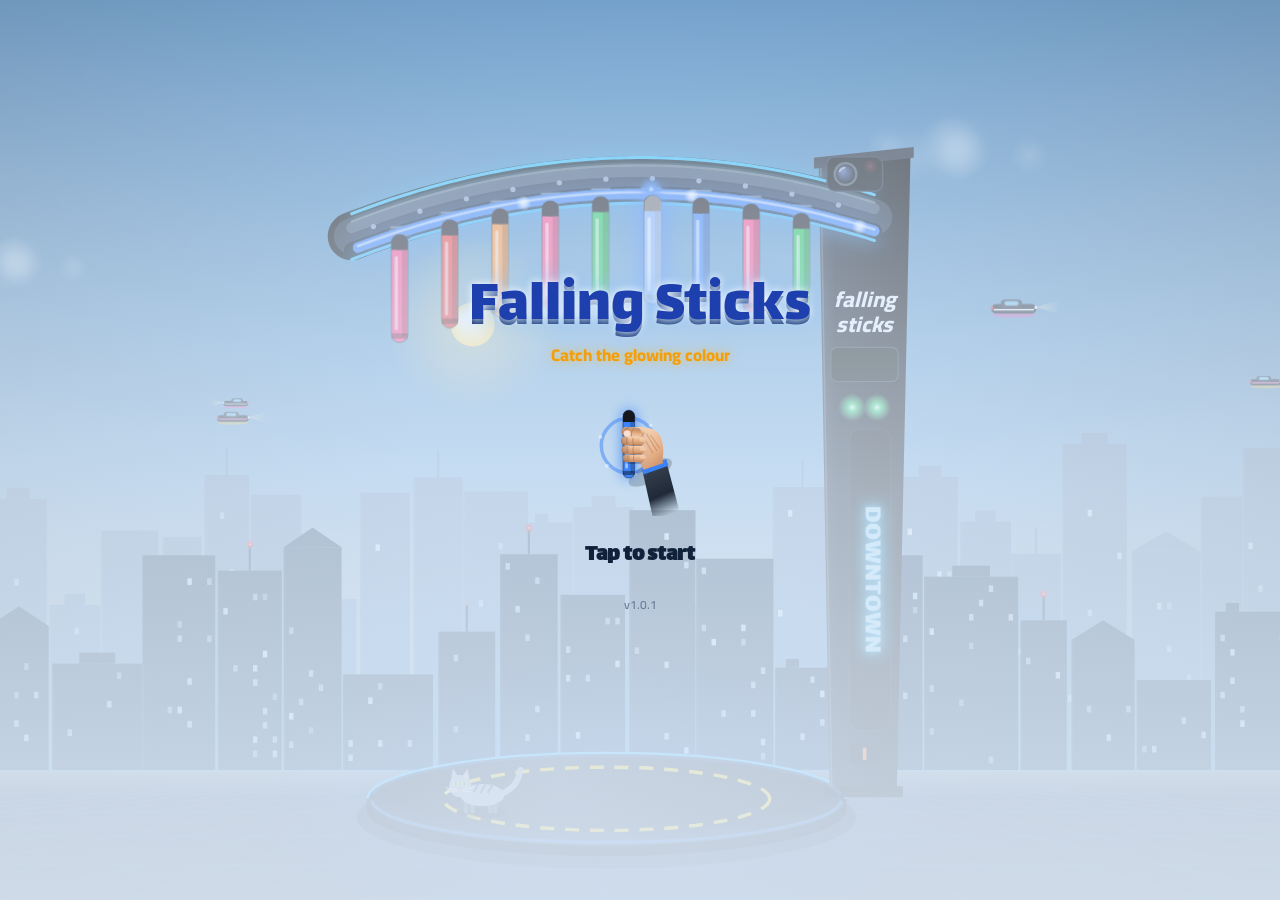
==== index.html @ db220a04 "Falling Sticks 1.0.1: smoother play on phones, life sticks in the target colour - Build every sprite" ====
<!DOCTYPE html>
<html lang="en" dir="ltr" data-theme="day">
<head>
<meta charset="utf-8">
<meta name="viewport" content="width=device-width, initial-scale=1, viewport-fit=cover, user-scalable=no">
<meta name="theme-color" content="#070b16">
<meta name="color-scheme" content="dark">
<meta name="mobile-web-app-capable" content="yes">
<meta name="apple-mobile-web-app-capable" content="yes">
<meta name="apple-mobile-web-app-status-bar-style" content="black-translucent">
<meta name="apple-mobile-web-app-title" content="Falling Sticks">
<meta name="description" content="Falling Sticks: a fast arcade reflex game. Catch the stick that matches the glowing arch before it hits the floor.">
<title>Falling Sticks</title>
<link rel="icon" href="data:image/svg+xml,%3Csvg xmlns='http://www.w3.org/2000/svg' viewBox='0 0 64 64'%3E%3Crect width='64' height='64' rx='14' fill='%230b1230'/%3E%3Cpath d='M8 27 Q32 6 56 27' fill='none' stroke='%233b82f6' stroke-width='5' stroke-linecap='round'/%3E%3Crect x='14' y='25' width='5' height='22' rx='2.5' fill='%23ff4d8d'/%3E%3Crect x='29.5' y='18' width='5' height='22' rx='2.5' fill='%23facc15'/%3E%3Crect x='45' y='25' width='5' height='30' rx='2.5' fill='%233b82f6'/%3E%3C/svg%3E">
<link rel="stylesheet" href="fonts/fonts.css">
<style>
/* ================= DESIGN SYSTEM ================= */
:root{
  --c-bg:#070b16;--c-bg-2:#0c1430;
  --c-surface:#121a33;--c-surface-2:#1a2547;--c-surface-3:#26346a;
  --c-line:rgba(255,255,255,.12);--c-line-2:rgba(255,255,255,.24);
  --c-text:#eef4ff;--c-muted:#a3b3d6;--c-dim:#64748b;
  --c-accent:#fbbf24;--c-accent-l:#fde047;--c-accent-d:#a14a06;--c-on-accent:#3a1d00;
  --c-pink:#ff3ea5;--c-cyan:#22d3ee;--c-violet:#a78bfa;
  --c-blue:#3b82f6;--c-green:#22c55e;--c-red:#ef4444;--c-gold:#facc15;
  --c-good:#4ade80;--c-bad:#f87171;
  --c-scrim:rgba(4,7,16,.74);--c-glass:rgba(10,15,32,.8);
  --sp-1:4px;--sp-2:8px;--sp-3:12px;--sp-4:16px;--sp-5:24px;--sp-6:32px;
  --r-1:10px;--r-2:16px;--r-3:22px;--r-pill:999px;
  --f-disp:Lalezar,Cairo,"Segoe UI",Tahoma,system-ui,sans-serif;
  --f-body:Cairo,"Segoe UI",Tahoma,system-ui,-apple-system,sans-serif;
  --safe-t:env(safe-area-inset-top,0px);--safe-b:env(safe-area-inset-bottom,0px);
  --safe-l:env(safe-area-inset-left,0px);--safe-r:env(safe-area-inset-right,0px);
  --target:#3b82f6;--dur:.28s;
  /* surfaces used by cards, lists, screens (themes override these) */
  --card-a:rgba(28,40,78,.94);--card-b:rgba(14,20,42,.94);--panel:rgba(18,26,51,.92);--panel-2:#1a2547;
  --screen-a:rgba(23,48,90,.9);--screen-b:rgba(7,11,22,.96);--shade:5,8,18;--top-bg:rgba(7,11,22,.97);
  --well:rgba(0,0,0,.35);--track:#334155;--input-bg:#060a18;--input-fg:#cfe0ff;--btn-bd:#070b18;
  --pri-1:#fde047;--pri-2:#f59e0b;--pri-bd:#a14a06;--heart-off:#2a3045;--cheer:#fde68a;--star-off:#273152;
  --logo:#ffffff;--logo-g1:#38bdf8;--logo-g2:#2563eb;--logo-d:#1d4ed8;--toast-a:#2a3a78;--toast-b:#16204a;
  color-scheme:dark;font-size:16px;
}
/* ---------- themes (html[data-theme]) ---------- */
html[data-theme=sunset]{--c-bg:#1a0b26;--c-surface:#2a1238;--c-surface-2:#3a1a4a;--c-surface-3:#5a2a5e;--c-line:rgba(255,220,200,.14);--c-line-2:rgba(255,220,200,.26);--c-text:#fff4ec;--c-muted:#e7bfc6;--c-dim:#a8829a;
  --c-accent:#ff9f43;--c-accent-l:#ffd166;--c-accent-d:#b4471c;--c-on-accent:#3a1300;--c-glass:rgba(42,14,50,.8);--c-scrim:rgba(26,8,30,.72);
  --card-a:rgba(78,32,86,.95);--card-b:rgba(42,15,52,.95);--panel:rgba(58,22,66,.92);--panel-2:#5a2a5e;--screen-a:rgba(255,120,90,.55);--screen-b:rgba(30,10,40,.95);--shade:30,10,40;--top-bg:rgba(30,10,40,.96);
  --track:#6b3a5e;--input-bg:#1f0a26;--input-fg:#ffe3d6;--btn-bd:#14061c;--pri-1:#ffd166;--pri-2:#ff8a3d;--pri-bd:#a33a12;--heart-off:#5a2a4e;--cheer:#ffd3a8;--star-off:#5a2a4e;
  --logo:#fff7ed;--logo-g1:#ff9f43;--logo-g2:#ff3ea5;--logo-d:#b4235a;--toast-a:#6b2a6a;--toast-b:#3a1240}
html[data-theme=day]{--c-bg:#e8f4ff;--c-surface:#ffffff;--c-surface-2:#eef4fb;--c-surface-3:#dbe8f7;--c-line:rgba(15,40,80,.14);--c-line-2:rgba(15,40,80,.26);--c-text:#10213a;--c-muted:#4a5f7d;--c-dim:#6b7c96;
  --c-accent:#f59e0b;--c-accent-l:#e07b00;--c-accent-d:#b45309;--c-on-accent:#3a1d00;--c-glass:rgba(255,255,255,.88);--c-scrim:rgba(200,222,245,.7);
  --card-a:rgba(255,255,255,.97);--card-b:rgba(240,246,253,.97);--panel:rgba(255,255,255,.96);--panel-2:#e6eef8;--screen-a:rgba(170,215,255,.85);--screen-b:rgba(235,244,255,.97);--shade:225,238,252;--top-bg:rgba(235,244,255,.97);
  --well:rgba(15,40,80,.08);--track:#c3d0e0;--input-bg:#f7fbff;--input-fg:#10213a;--btn-bd:#9fb3cc;--heart-off:#c3cede;--cheer:#b45309;--star-off:#cbd5e1;
  --logo:#1e40af;--logo-g1:#ffffff;--logo-g2:#93c5fd;--logo-d:#0b2a6b;--toast-a:#ffffff;--toast-b:#eaf2fb;color-scheme:light}
html[data-theme=retro]{--c-bg:#1b1036;--c-surface:#24164a;--c-surface-2:#2e1d5c;--c-surface-3:#3d2878;--c-line:rgba(255,200,120,.16);--c-line-2:rgba(255,200,120,.3);--c-text:#fff3d6;--c-muted:#cbb8ea;--c-dim:#8d7bb0;
  --c-accent:#ff7b00;--c-accent-l:#ffb347;--c-accent-d:#9a3b00;--c-on-accent:#2a1000;--c-glass:rgba(30,16,60,.82);--c-scrim:rgba(20,10,40,.74);
  --card-a:rgba(52,32,104,.95);--card-b:rgba(30,18,64,.95);--panel:rgba(40,24,80,.92);--panel-2:#3d2878;--screen-a:rgba(0,190,200,.35);--screen-b:rgba(27,16,54,.96);--shade:27,16,54;--top-bg:rgba(27,16,54,.97);
  --track:#4b3a7a;--input-bg:#140b2a;--input-fg:#ffe7c2;--btn-bd:#0e0720;--pri-1:#ffb347;--pri-2:#ff6a00;--pri-bd:#8a3300;--heart-off:#3d2878;--cheer:#ffe14d;--star-off:#3d2878;
  --logo:#ffe14d;--logo-g1:#ff2bd6;--logo-g2:#7c2cff;--logo-d:#c0189c;--toast-a:#3d2878;--toast-b:#24164a}
html[data-theme=ocean]{--c-bg:#031a24;--c-surface:#06283a;--c-surface-2:#0a3550;--c-surface-3:#0f4a6b;--c-line:rgba(160,240,255,.14);--c-line-2:rgba(160,240,255,.28);--c-text:#e6fbff;--c-muted:#9fd3e0;--c-dim:#5f9aab;
  --c-accent:#2dd4bf;--c-accent-l:#5eead4;--c-accent-d:#0f766e;--c-on-accent:#022c26;--c-glass:rgba(4,30,44,.82);--c-scrim:rgba(2,20,28,.74);
  --card-a:rgba(10,60,84,.95);--card-b:rgba(4,34,50,.95);--panel:rgba(8,44,64,.92);--panel-2:#0f4a6b;--screen-a:rgba(20,120,160,.75);--screen-b:rgba(3,26,36,.96);--shade:3,26,36;--top-bg:rgba(3,26,36,.97);
  --track:#1e5a70;--input-bg:#021219;--input-fg:#ccf7ff;--btn-bd:#011018;--pri-1:#5eead4;--pri-2:#14b8a6;--pri-bd:#0f766e;--heart-off:#14506a;--cheer:#99f6e4;--star-off:#14506a;
  --logo:#ffffff;--logo-g1:#5eead4;--logo-g2:#0891b2;--logo-d:#0e7490;--toast-a:#0f4a6b;--toast-b:#06283a}
html[data-theme=contrast]{--c-bg:#000;--c-surface:#000;--c-surface-2:#111;--c-surface-3:#222;--c-line:#ffffff;--c-line-2:#ffffff;--c-text:#ffffff;--c-muted:#eeeeee;--c-dim:#cccccc;
  --c-accent:#ffd400;--c-accent-l:#ffe94d;--c-accent-d:#ffd400;--c-on-accent:#000;--c-glass:rgba(0,0,0,.94);--c-scrim:rgba(0,0,0,.85);
  --card-a:#000;--card-b:#000;--panel:#000;--panel-2:#1a1a1a;--screen-a:#000;--screen-b:#000;--shade:0,0,0;--top-bg:#000;
  --well:#1a1a1a;--track:#555;--input-bg:#000;--input-fg:#fff;--btn-bd:#ffd400;--pri-1:#ffd400;--pri-2:#ffd400;--pri-bd:#ffffff;--heart-off:#444;--cheer:#ffe94d;--star-off:#444;
  --logo:#ffffff;--logo-g1:#000;--logo-g2:#000;--logo-d:#ffd400;--toast-a:#000;--toast-b:#000}
html[data-theme=contrast] .card,html[data-theme=contrast] .ach,html[data-theme=contrast] .tile,html[data-theme=contrast] .lbrow,html[data-theme=contrast] .btn,html[data-theme=contrast] .pill{border:2px solid #fff}
html.big{font-size:18.5px}
*{box-sizing:border-box}
html,body{height:100%;margin:0;background:var(--c-bg);color:var(--c-text);font-family:var(--f-body);font-weight:600;overflow:hidden;overscroll-behavior:none;-webkit-tap-highlight-color:transparent;touch-action:pan-x pan-y;user-select:none;-webkit-user-select:none;-webkit-touch-callout:none}
button{font:inherit;color:inherit}
svg{display:block}
#cv{position:fixed;inset:0;width:100%;height:100%;display:block;touch-action:none}
#probe{position:fixed;visibility:hidden;pointer-events:none;padding:var(--safe-t) 0 var(--safe-b)}
.num{direction:ltr;unicode-bidi:isolate;display:inline-block}
.flip{display:inline-block}
[dir=rtl] .flip{transform:scaleX(-1)}

/* ---------- buttons ---------- */
.btn{--b1:var(--c-surface-3);--b2:var(--c-surface-2);--bd:var(--btn-bd);--fg:var(--c-text);
  position:relative;display:inline-flex;align-items:center;justify-content:center;gap:var(--sp-2);min-height:52px;padding:10px 22px;border:0;border-radius:var(--r-2);
  background:linear-gradient(var(--b1),var(--b2));color:var(--fg);font-family:var(--f-disp);font-weight:400;font-size:1.25rem;line-height:1.1;cursor:pointer;
  box-shadow:0 6px 0 var(--bd),0 10px 18px rgba(0,0,0,.35),inset 0 1px 0 rgba(255,255,255,.22);transition:transform .08s,box-shadow .08s,opacity .25s,filter .25s}
.btn:active{transform:translateY(5px);box-shadow:0 1px 0 var(--bd),0 3px 8px rgba(0,0,0,.3),inset 0 1px 0 rgba(255,255,255,.22)}
.btn:focus-visible,.tab:focus-visible,.seg button:focus-visible,.sw:focus-visible,.lv:focus-visible,.hbtn:focus-visible{outline:3px solid var(--c-cyan);outline-offset:3px}
.btn.pri{--b1:var(--pri-1);--b2:var(--pri-2);--bd:var(--pri-bd);--fg:var(--c-on-accent)}
.btn.pink{--b1:#ff7cc4;--b2:#e11d74;--bd:#7a0d3d;--fg:#fff}
.btn.cyan{--b1:#67e8f9;--b2:#0891b2;--bd:#0b4a5c;--fg:#04222b}
.btn.danger{--b1:#f87171;--b2:#dc2626;--bd:#7f1d1d;--fg:#fff}
.btn.sm{min-height:40px;font-size:1.02rem;padding:8px 14px;border-radius:var(--r-1);box-shadow:0 4px 0 var(--bd),inset 0 1px 0 rgba(255,255,255,.2)}
.btn.sm:active{transform:translateY(3px);box-shadow:0 1px 0 var(--bd)}
.btn.lg{min-height:66px;font-size:1.7rem;border-radius:var(--r-3)}
.btn.block{width:100%}
.btn.ico{width:46px;min-width:46px;height:46px;min-height:46px;padding:0;border-radius:14px;font-size:1.3rem}
.btn.ico svg{width:24px;height:24px;fill:currentColor}
.btn.locked,.btn:disabled{opacity:.35;pointer-events:none;filter:grayscale(.5)}
.btn .badge{position:absolute;top:-6px;inset-inline-end:-6px;min-width:20px;height:20px;border-radius:10px;background:var(--c-red);color:#fff;font-family:var(--f-body);font-size:.72rem;font-weight:800;display:grid;place-items:center;padding:0 5px;box-shadow:0 0 0 2px var(--c-bg)}
.btn small{font-family:var(--f-body);font-weight:800;font-size:.72rem;opacity:.8;display:block}
.btn .stack{display:flex;flex-direction:column;align-items:center;gap:2px}

/* ---------- HUD ---------- */
#hud{position:fixed;inset:0 0 auto 0;z-index:5;pointer-events:none;padding:calc(var(--safe-t) + 12px) calc(var(--safe-r) + 10px) 0 calc(var(--safe-l) + 10px);opacity:0;visibility:hidden;transition:opacity var(--dur),visibility var(--dur)}
#hud.on{opacity:1;visibility:visible}
#pbar{position:fixed;top:var(--safe-t);left:0;right:0;height:6px;background:rgba(255,255,255,.1)}
#pfill{display:block;height:100%;width:0;background:var(--target);box-shadow:0 0 12px var(--target);border-start-end-radius:3px;border-end-end-radius:3px;transition:width .25s,background .3s}
#pbar.boss{height:8px;background:rgba(239,68,68,.18)}
.hrow{display:flex;align-items:center;gap:var(--sp-2)}
/* pause/mute sit on the physical right; left-hand mode moves them left (same in RTL and LTR) */
html[dir=ltr] .hrow,html.lefty[dir=rtl] .hrow{flex-direction:row-reverse}
html.lefty[dir=ltr] .hrow{flex-direction:row}
.hbtn{pointer-events:auto;width:44px;height:44px;flex:none;border-radius:14px;background:var(--c-glass);border:1px solid var(--c-line);display:grid;place-items:center;cursor:pointer;box-shadow:0 3px 0 rgba(0,0,0,.5);padding:0}
.hbtn svg{width:22px;height:22px;fill:currentColor}
.hbtn:active{transform:translateY(2px);box-shadow:0 1px 0 rgba(0,0,0,.5)}
.hmid{flex:1;min-width:0;text-align:center;line-height:1.05;background:var(--c-glass);border:1px solid var(--c-line);border-radius:14px;padding:3px 8px}
#hLevel{font-size:.78rem;font-weight:800;color:var(--c-muted);white-space:nowrap;overflow:hidden;text-overflow:ellipsis}
#hScore{font-family:var(--f-disp);font-size:1.8rem;text-shadow:0 2px 0 rgba(0,0,0,.6)}
#hLives{display:flex;gap:5px;align-items:center;background:var(--c-glass);border:1px solid var(--c-line);padding:7px 9px;border-radius:14px;flex:none;min-height:44px}
#hLives .life{display:block;position:relative;width:9px;height:25px;border-radius:5px;background:linear-gradient(90deg,#fecdd3 0,#fb7185 30%,#e11d48 70%,#9f1239 100%);box-shadow:0 0 7px rgba(244,63,94,.7),inset 0 0 0 1.2px rgba(255,228,230,.55);transition:transform .2s;background:linear-gradient(90deg,color-mix(in srgb,var(--target) 30%,#fff) 0,color-mix(in srgb,var(--target) 70%,#fff) 30%,var(--target) 70%,color-mix(in srgb,var(--target) 60%,#000) 100%);box-shadow:0 0 7px color-mix(in srgb,var(--target) 70%,transparent),inset 0 0 0 1.2px rgba(255,255,255,.5)}
#hLives .life::after{content:'';position:absolute;left:2px;top:3px;width:2.5px;height:8px;border-radius:2px;background:rgba(255,255,255,.8)}
#hLives .life.off{background:var(--heart-off);box-shadow:inset 0 0 0 1.2px rgba(148,163,184,.35)}
#hLives .life.off::after{display:none}
#hLives .life.brk{animation:lifeBrk .55s ease-out}
@keyframes lifeBrk{0%{transform:scale(1.4);background:#fff}35%{transform:scale(1.15) rotate(-16deg)}70%{transform:rotate(8deg)}100%{transform:none}}
#hLives .inf{font-family:var(--f-disp);font-size:1.3rem;color:#ef4444;padding:0 6px}
@keyframes hb{0%{transform:scale(1.5)}40%{transform:scale(.7) rotate(-15deg)}100%{transform:scale(1)}}
#goal{margin:10px auto 0;width:max-content;max-width:100%;display:flex;align-items:center;gap:8px;font-family:var(--f-disp);font-size:1.3rem;padding:4px 18px;border-radius:var(--r-pill);border:2px solid var(--target);background:var(--c-glass);box-shadow:0 0 16px color-mix(in srgb,var(--target) 45%,transparent);transition:border-color .3s}
#goal b{color:var(--target);font-weight:400;text-shadow:0 0 12px var(--target);filter:brightness(1.25)}
#goal .sym{font-style:normal;color:var(--target);font-size:1rem;display:none}
html.cb #goal .sym{display:inline}
#goal.pulse{animation:gp .6s ease-out 2}
@keyframes gp{0%,100%{transform:scale(1)}50%{transform:scale(1.18)}}
#pups{position:fixed;top:calc(var(--safe-t) + 64px);left:calc(var(--safe-l) + 10px);display:flex;flex-direction:column;gap:5px;pointer-events:none}
html.lefty #pups{left:auto;right:calc(var(--safe-r) + 10px)}
.pup{display:flex;align-items:center;gap:5px;padding:3px 10px;border-radius:var(--r-pill);background:var(--c-glass);border:1px solid var(--c);color:var(--c-text);font-family:var(--f-disp);font-size:.95rem;box-shadow:0 0 10px color-mix(in srgb,var(--c) 50%,transparent)}
@media (pointer:fine){html[data-state=play] #cv{cursor:none}}
#combo{margin:8px auto 0;width:max-content;text-align:center;font-family:var(--f-disp);color:var(--c-accent-l);text-shadow:0 0 14px #f59e0b,0 3px 0 #92400e;line-height:1;min-height:2rem;opacity:0;transition:opacity .2s}
#combo.on{opacity:1}
#combo b{font-size:1.9rem;font-weight:400;display:block}
#combo small{font-family:var(--f-body);font-weight:800;font-size:.75rem;color:#fde68a;text-shadow:none}
#combo.pop b{animation:cp .32s ease-out}
@keyframes cp{0%{transform:scale(1.7)}100%{transform:scale(1)}}

/* ---------- screens ---------- */
#scr{position:fixed;inset:0;z-index:10;pointer-events:none}
.screen{position:absolute;inset:0;display:flex;flex-direction:column;pointer-events:auto;padding:calc(var(--safe-t) + 12px) calc(var(--safe-r) + 16px) calc(var(--safe-b) + 18px) calc(var(--safe-l) + 16px);overflow-y:auto;overflow-x:hidden;-webkit-overflow-scrolling:touch;opacity:0;transform:translateY(14px);transition:opacity var(--dur) ease,transform var(--dur) ease}
.screen.in{opacity:1;transform:none}
.screen.out{opacity:0;transform:translateY(-10px);pointer-events:none}
.screen.scrim{background:linear-gradient(180deg,rgba(var(--shade),.38),rgba(var(--shade),.74) 55%,rgba(var(--shade),.9))}
.screen.dark{background:radial-gradient(circle at 50% -10%,var(--screen-a),var(--screen-b) 60%)}
.screen.center>*{margin-top:auto;margin-bottom:auto}
.wrap{width:100%;max-width:460px;margin:0 auto;display:flex;flex-direction:column;gap:var(--sp-3)}
.grow{flex:1}
.top{display:flex;align-items:center;gap:var(--sp-2);position:sticky;top:0;z-index:3;margin:calc(-12px - var(--safe-t)) -16px 4px;padding:calc(var(--safe-t) + 12px) 16px 12px;background:linear-gradient(180deg,var(--top-bg) 75%,transparent)}
.pill.pop{animation:cp .3s ease-out}
.top h2{flex:1;margin:0;font-family:var(--f-disp);font-weight:400;font-size:1.6rem;text-align:center;white-space:nowrap;overflow:hidden;text-overflow:ellipsis}
.pill{display:inline-flex;align-items:center;gap:6px;padding:6px 12px;border-radius:var(--r-pill);background:var(--c-glass);border:1px solid var(--c-line);font-family:var(--f-disp);font-size:1.1rem;white-space:nowrap}
.coin{width:1.05em;height:1.05em;border-radius:50%;flex:none;background:radial-gradient(circle at 35% 30%,#fffbe0,#facc15 42%,#b45309);box-shadow:inset 0 -2px 0 rgba(0,0,0,.25),0 0 6px rgba(250,204,21,.5);display:inline-block;vertical-align:-.15em}
.star{color:var(--c-gold);text-shadow:0 0 8px rgba(250,204,21,.6)}
.muted{color:var(--c-muted)}
.center-t{text-align:center}
h3{margin:0;font-family:var(--f-disp);font-weight:400}
p{margin:0;line-height:1.7}
.card{background:linear-gradient(180deg,var(--card-a),var(--card-b));border:1px solid var(--c-line);border-radius:var(--r-3);padding:var(--sp-4);box-shadow:0 12px 32px rgba(0,0,0,.4),inset 0 1px 0 rgba(255,255,255,.08)}
.logo{font-family:var(--f-disp);font-weight:400;text-align:center;line-height:.95;margin:0}
.logo b{display:block;font-weight:400;font-size:3.5rem;color:var(--logo);text-shadow:0 0 8px var(--logo-g1),0 0 26px var(--logo-g2),0 5px 0 var(--logo-d)}
.logo small{display:block;font-family:var(--f-body);font-weight:800;font-size:.85rem;letter-spacing:.4em;color:var(--c-accent);margin-top:10px;direction:ltr;text-shadow:0 0 10px rgba(251,191,36,.6)}
.logo.sm b{font-size:2.4rem}
html:not([lang=ar]) .logo small{letter-spacing:0;font-size:1.05rem}
.float{animation:float 3s ease-in-out infinite}
@keyframes float{0%,100%{transform:translateY(0)}50%{transform:translateY(-10px)}}
.blink{animation:blink 1.4s ease-in-out infinite}
@keyframes blink{0%,100%{opacity:1}50%{opacity:.35}}
.mc{display:block;margin:0 auto;pointer-events:none}
.ver{font-size:.75rem;color:var(--c-dim);text-align:center}
.linkish{background:none;border:0;color:var(--c-muted);text-decoration:underline;cursor:pointer;font-size:.8rem;padding:6px}

/* ---------- menu ---------- */
.mtop{display:flex;align-items:center;gap:var(--sp-2)}
.mgrid{display:grid;grid-template-columns:1fr 1fr;gap:var(--sp-3)}
.mgrid .btn{min-height:64px;font-size:1.15rem;flex-direction:column;gap:2px}
.mgrid .btn .e{font-size:1.4rem;line-height:1}

/* ---------- map ---------- */
.world{border-radius:var(--r-3);padding:var(--sp-3);background:#0d1428;background:linear-gradient(160deg,color-mix(in srgb,var(--wa) 24%,#0d1428),#0a1022 70%);border:1px solid color-mix(in srgb,var(--wa) 40%,transparent);scroll-margin-top:80px}
.world.lockw{filter:saturate(.35) brightness(.8)}
.whead{display:flex;align-items:center;gap:10px;margin-bottom:6px}
.wico{width:40px;height:40px;border-radius:12px;display:grid;place-items:center;font-family:var(--f-disp);font-size:1.3rem;background:color-mix(in srgb,var(--wa) 35%,#0b1022);color:#fff;border:1px solid color-mix(in srgb,var(--wa) 60%,transparent);flex:none}
.wname{font-family:var(--f-disp);font-size:1.3rem;color:#fff;line-height:1.1}
.wnum{font-size:.72rem;color:var(--c-muted);font-weight:800}
.wst{margin-inline-start:auto;font-family:var(--f-disp);font-size:1.05rem;white-space:nowrap}
.wbar{height:5px;border-radius:3px;background:rgba(255,255,255,.08);margin:0 2px 6px;overflow:hidden}
.wbar i{display:block;height:100%;background:var(--wa)}
.board{position:relative;display:grid;grid-template-columns:repeat(5,1fr)}
.board svg{position:absolute;inset:0;width:100%;height:100%;pointer-events:none}
.node{position:relative;aspect-ratio:1;display:flex;align-items:center;justify-content:center;padding:7px}
.node .sp{position:absolute;top:0;inset-inline-end:0;font-size:.85rem;line-height:1;z-index:1;filter:drop-shadow(0 1px 2px #000);pointer-events:none}
.lv{position:relative;width:100%;height:100%;border-radius:50%;border:3px solid color-mix(in srgb,var(--wa) 70%,#fff 0%);background:radial-gradient(circle at 35% 28%,color-mix(in srgb,var(--wa) 40%,#1b2540),#0b1224 75%);display:flex;flex-direction:column;align-items:center;justify-content:center;font-family:var(--f-disp);font-size:1.3rem;color:#fff;box-shadow:0 4px 0 rgba(0,0,0,.5);cursor:pointer;padding:0;line-height:1}
.lv .st{font-family:var(--f-body);font-size:.6rem;letter-spacing:1px;min-height:.8rem;margin-top:2px;color:var(--c-gold)}
.lv .st i{font-style:normal;color:rgba(255,255,255,.2)}
.lv.boss{border-radius:30%;border-color:#ef4444;background:radial-gradient(circle at 35% 28%,#c81e1e,#3b0a12 80%)}
.lv.lock{filter:grayscale(1) brightness(.45);cursor:default;box-shadow:none}
.lv.cur{border-color:var(--c-accent);animation:pulse 1.6s ease-in-out infinite}
.lv:active:not(.lock){transform:translateY(3px);box-shadow:0 1px 0 rgba(0,0,0,.5)}
@keyframes pulse{0%,100%{box-shadow:0 0 0 0 rgba(251,191,36,.65),0 4px 0 rgba(0,0,0,.5)}50%{box-shadow:0 0 0 10px rgba(251,191,36,0),0 4px 0 rgba(0,0,0,.5)}}

/* ---------- saga map: a winding road from level 1 (bottom) up to the last level ---------- */
.screen.mapscr{padding-left:0;padding-right:0;padding-bottom:0}
.screen.mapscr .top{margin-left:0;margin-right:0}
.saga{position:relative;width:100%;max-width:560px;margin:0 auto;flex:none}
.zone{position:absolute;left:0;right:0;background:linear-gradient(0deg,var(--z3),var(--z2) 50%,var(--z1));-webkit-mask-image:linear-gradient(0deg,transparent,#000 70px);mask-image:linear-gradient(0deg,transparent,#000 70px)}
.zone.first{-webkit-mask-image:none;mask-image:none}
.zone::before{content:'';position:absolute;inset:0;pointer-events:none;opacity:var(--stars,1);background-image:radial-gradient(1.6px 1.6px at 20% 30%,#fffc 50%,transparent),radial-gradient(1px 1px at 70% 15%,#fffb 50%,transparent),radial-gradient(1.4px 1.4px at 45% 62%,#fff9 50%,transparent),radial-gradient(1px 1px at 86% 76%,#fffb 50%,transparent),radial-gradient(1.2px 1.2px at 10% 88%,#fffa 50%,transparent);background-size:170px 230px}
.zone.lockz::after{content:'';position:absolute;inset:0;background:rgba(0,0,0,.38);pointer-events:none}
.zone svg,.road{position:absolute;left:0;top:0;width:100%;height:100%;pointer-events:none}
.sgn{position:absolute;font-family:var(--f-disp);font-size:.95rem;padding:2px 10px;border:2px solid var(--nc);border-radius:8px;color:#fff;background:rgba(6,8,24,.78);text-shadow:0 0 8px var(--nc);box-shadow:0 0 12px color-mix(in srgb,var(--nc) 60%,transparent);white-space:nowrap;pointer-events:none;transform:translate(-50%,-50%) rotate(var(--rot,0deg))}
.gate{position:absolute;left:50%;transform:translate(-50%,-50%);width:min(86%,380px);padding:9px 14px;border-radius:18px;background:rgba(6,8,24,.88);border:2px solid var(--wa);box-shadow:0 0 22px color-mix(in srgb,var(--wa) 55%,transparent),inset 0 0 18px color-mix(in srgb,var(--wa) 25%,transparent);display:flex;align-items:center;gap:10px;color:#fff;z-index:2;pointer-events:none}
.gate .wnum{color:#cbd5e1}
.gate.lockg{border-color:#475569;box-shadow:none}
.sn{position:absolute;width:58px;height:58px;margin:-29px 0 0 -29px;border-radius:50%;border:3px solid rgba(255,255,255,.92);background:radial-gradient(circle at 35% 28%,#ffffffd0 0,color-mix(in srgb,var(--wa) 80%,#fff) 20%,var(--wa) 55%,color-mix(in srgb,var(--wa) 50%,#000) 100%);color:#fff;font-family:var(--f-disp);font-size:1.45rem;line-height:1;display:grid;place-items:center;cursor:pointer;padding:0;box-shadow:0 6px 0 rgba(0,0,0,.42),0 10px 16px rgba(0,0,0,.35);text-shadow:0 2px 0 rgba(0,0,0,.5);z-index:3}
.sn:active:not(.lock){transform:translateY(4px);box-shadow:0 2px 0 rgba(0,0,0,.42)}
.sn.boss{width:76px;height:76px;margin:-38px 0 0 -38px;border-radius:26px;border-color:#fde047;background:radial-gradient(circle at 35% 28%,#fecaca 0,#ef4444 38%,#7f1d1d);font-size:2rem}
.sn.lock{background:radial-gradient(circle at 35% 28%,#64748b,#1f2937 80%);border-color:#475569;cursor:default;font-size:1.05rem;box-shadow:0 5px 0 rgba(0,0,0,.4)}
.sn.done{border-color:#fde047}
.sn.cur{border-color:var(--c-accent);animation:pulse 1.6s ease-in-out infinite}
.sn .st{position:absolute;top:-17px;left:50%;transform:translateX(-50%);font-family:var(--f-body);font-size:.9rem;letter-spacing:-1px;white-space:nowrap;color:#facc15;text-shadow:0 0 6px rgba(250,204,21,.8),0 1px 0 #000;direction:ltr}
.sn .st i{font-style:normal;color:rgba(255,255,255,.4);text-shadow:0 1px 0 #000}
.sn .sp{position:absolute;bottom:-6px;inset-inline-end:-9px;font-size:1.05rem;filter:drop-shadow(0 1px 2px #000)}
.mc.you{position:absolute;z-index:4;margin:0;transform:translate(-50%,-100%)}
.dot{display:inline-block;width:10px;height:10px;border-radius:50%;margin-inline-end:5px;vertical-align:-1px;box-shadow:0 0 0 1px rgba(0,0,0,.25)}

.lbrow .who{display:flex;flex-direction:column;line-height:1.15;min-width:0}
.lbrow .who small{font-size:.75rem;color:var(--c-muted);font-weight:800;white-space:nowrap;overflow:hidden;text-overflow:ellipsis}
.lbrow.bot{opacity:.86;border-style:dashed}
.vs{width:100%;display:flex;align-items:center;justify-content:center;gap:10px;padding:8px 12px;border-radius:var(--r-2);background:var(--c-glass);border:1px solid var(--c-line);font-family:var(--f-disp);font-size:1.05rem}
.vs.win{border-color:var(--c-good)}
.namein{width:100%;border-radius:12px;border:1px solid var(--c-line-2);background:var(--input-bg);color:var(--input-fg);font:inherit;font-size:1.05rem;padding:10px 12px;user-select:text;-webkit-user-select:text}

/* ---------- modes ---------- */
.mode{display:flex;gap:var(--sp-3);align-items:center}
.mode .mi{width:58px;height:58px;border-radius:18px;display:grid;place-items:center;font-size:1.9rem;flex:none;background:var(--mc,#26346a);box-shadow:inset 0 -4px 0 rgba(0,0,0,.25)}
.mode h3{font-size:1.35rem}
.mode p{font-size:.82rem;color:var(--c-muted);line-height:1.5}
.mode .meta{font-size:.78rem;color:var(--c-accent);font-weight:800}
.mode .act{margin-inline-start:auto;flex:none}
.step{display:flex;align-items:center;gap:8px;justify-content:center;margin-top:10px}
.step b{font-family:var(--f-disp);font-size:1.5rem;min-width:3ch;text-align:center}

/* ---------- shop ---------- */
.tabs{display:flex;gap:5px;background:var(--c-glass);padding:5px;border-radius:var(--r-2);border:1px solid var(--c-line)}
.tab{flex:1;border:0;background:transparent;padding:9px 4px;border-radius:12px;font-family:var(--f-disp);font-size:.95rem;color:var(--c-muted);cursor:pointer;white-space:nowrap}
.tab.on{background:var(--c-surface-3);color:var(--c-text);box-shadow:inset 0 -3px 0 var(--c-accent)}
.items{display:grid;grid-template-columns:repeat(2,1fr);gap:var(--sp-3)}
.item{display:flex;flex-direction:column;gap:8px;align-items:stretch;padding:var(--sp-3);text-align:center}
.item canvas{width:100%;height:112px;border-radius:12px;background:#050916;display:block}
.item h3{font-size:1.15rem}
.item.eq{border-color:var(--c-accent);box-shadow:0 0 0 2px rgba(251,191,36,.5),0 12px 32px rgba(0,0,0,.4)}
.shake{animation:shk .4s}
@keyframes shk{0%,100%{transform:none}20%,60%{transform:translateX(-6px)}40%,80%{transform:translateX(6px)}}

/* ---------- lists ---------- */
.ach{display:flex;gap:12px;align-items:center;padding:12px;border-radius:var(--r-2);background:var(--panel);border:1px solid var(--c-line)}
.ach .ai{width:48px;height:48px;border-radius:14px;display:grid;place-items:center;font-size:1.5rem;background:var(--panel-2);flex:none;filter:grayscale(1);opacity:.6}
.ach.done{border-color:rgba(251,191,36,.45)}
.ach.done .ai{background:linear-gradient(#fde047,#f59e0b);filter:none;opacity:1}
.ach .ab{flex:1;min-width:0}
.ach h3{font-size:1.08rem}
.ach p{font-size:.78rem;color:var(--c-muted);line-height:1.4}
.ach .rw{font-family:var(--f-disp);font-size:.95rem;white-space:nowrap;display:flex;align-items:center;gap:4px}
.bar{height:6px;border-radius:3px;background:var(--well);margin-top:6px;overflow:hidden}
.bar i{display:block;height:100%;background:var(--c-accent);border-radius:3px}
.tiles{display:grid;grid-template-columns:1fr 1fr;gap:var(--sp-3)}
.tile{padding:14px;border-radius:var(--r-2);background:var(--panel);border:1px solid var(--c-line)}
.tile b{display:block;font-family:var(--f-disp);font-weight:400;font-size:1.75rem;line-height:1.1}
.tile span{font-size:.78rem;color:var(--c-muted);font-weight:800}
.tile .e{font-size:1.1rem}
.lbrow{display:flex;align-items:center;gap:12px;padding:10px 14px;border-radius:var(--r-2);background:var(--panel);border:1px solid var(--c-line)}
.lbrow .rk{width:34px;height:34px;border-radius:50%;display:grid;place-items:center;font-family:var(--f-disp);font-size:1.1rem;background:var(--c-surface-3);flex:none}
.lbrow:nth-child(1) .rk{background:linear-gradient(#fde047,#f59e0b);color:#3a1d00}
.lbrow:nth-child(2) .rk{background:linear-gradient(#e2e8f0,#94a3b8);color:#1e293b}
.lbrow:nth-child(3) .rk{background:linear-gradient(#fdba74,#c2410c);color:#3a1300}
.lbrow b{font-family:var(--f-disp);font-weight:400;font-size:1.35rem}
.lbrow .d{margin-inline-start:auto;font-size:.75rem;color:var(--c-muted);text-align:end}
.lbrow.me{border-color:var(--c-accent)}
.empty{padding:28px 16px;text-align:center;color:var(--c-muted)}

/* ---------- settings ---------- */
.sec h3{font-size:1.15rem;color:var(--c-accent);margin-bottom:4px}
.row{display:flex;align-items:center;justify-content:space-between;gap:12px;min-height:50px;border-top:1px solid var(--c-line);padding:6px 0}
.sec h3+.row{border-top:0}
.row label,.row .rl{flex:1;min-width:0;font-size:.95rem}
.row .rl small{display:block;font-size:.72rem;color:var(--c-muted);font-weight:600;line-height:1.35}
.seg{display:flex;background:var(--well);border-radius:12px;padding:3px;gap:3px;flex-wrap:wrap;justify-content:flex-end}
.seg button{border:0;background:transparent;padding:7px 10px;border-radius:9px;font-size:.82rem;font-weight:800;color:var(--c-muted);cursor:pointer;font-family:var(--f-body);white-space:nowrap}
.seg button.on{background:var(--c-accent);color:var(--c-on-accent)}
.sw{width:52px;height:30px;border-radius:15px;border:0;background:var(--track);position:relative;cursor:pointer;flex:none;transition:background .2s;padding:0}
.sw::after{content:'';position:absolute;top:3px;inset-inline-start:3px;width:24px;height:24px;border-radius:50%;background:#fff;box-shadow:0 2px 4px rgba(0,0,0,.4);transition:inset-inline-start .2s}
.sw[aria-checked=true]{background:var(--c-good)}
.sw[aria-checked=true]::after{inset-inline-start:25px}
input[type=range]{-webkit-appearance:none;appearance:none;width:52%;max-width:220px;height:30px;background:transparent;cursor:pointer;direction:ltr}
input[type=range]::-webkit-slider-runnable-track{height:8px;border-radius:4px;background:linear-gradient(90deg,var(--c-accent) var(--v,50%),var(--track) var(--v,50%))}
input[type=range]::-moz-range-track{height:8px;border-radius:4px;background:linear-gradient(90deg,var(--c-accent) var(--v,50%),var(--track) var(--v,50%))}
input[type=range]::-webkit-slider-thumb{-webkit-appearance:none;width:24px;height:24px;border-radius:50%;background:#fff;margin-top:-8px;box-shadow:0 2px 6px rgba(0,0,0,.5)}
input[type=range]::-moz-range-thumb{width:24px;height:24px;border:0;border-radius:50%;background:#fff;box-shadow:0 2px 6px rgba(0,0,0,.5)}
.btnrow{display:flex;gap:var(--sp-2);flex-wrap:wrap}
.btnrow .btn{flex:1}
textarea{width:100%;min-height:140px;border-radius:12px;border:1px solid var(--c-line-2);background:var(--input-bg);color:var(--input-fg);font:16px/1.5 ui-monospace,Consolas,monospace;padding:10px;direction:ltr;resize:vertical;user-select:text;-webkit-user-select:text}
.note{font-size:.78rem;color:var(--c-muted);line-height:1.5}
.clog{margin:0;padding-inline-start:20px;font-size:.85rem;line-height:1.7;color:var(--c-muted)}
.clog b{color:var(--c-text)}

/* ---------- end / pause / intro ---------- */
.panel{width:100%;max-width:400px;margin:auto;display:flex;flex-direction:column;align-items:center;gap:10px;text-align:center}
.panel h1{margin:0;font-family:var(--f-disp);font-weight:400;font-size:2.5rem;line-height:1.05;color:var(--logo);text-shadow:0 0 10px var(--logo-g1),0 0 28px var(--logo-g2),0 5px 0 var(--logo-d)}
.panel h1.bad{color:#fff;text-shadow:0 0 10px #f87171,0 0 28px #b91c1c,0 5px 0 #7f1d1d}
.stars{display:flex;gap:10px;justify-content:center;min-height:56px;align-items:center}
.stars i{font-style:normal;font-size:2.8rem;line-height:1;color:var(--star-off);text-shadow:0 3px 0 rgba(0,0,0,.4);transition:color .2s}
.stars i.on{color:var(--c-gold);text-shadow:0 0 18px rgba(250,204,21,.8),0 3px 0 #b45309;animation:sp .45s cubic-bezier(.2,1.6,.4,1)}
.stars i:nth-child(2){font-size:3.4rem;margin-top:-12px}
@keyframes sp{0%{transform:scale(0) rotate(-40deg)}100%{transform:scale(1)}}
.bigscore{font-family:var(--f-disp);font-size:2.6rem;line-height:1;color:var(--c-accent-l);text-shadow:0 0 16px rgba(245,158,11,.6),0 4px 0 #92400e}
.chip{display:inline-flex;align-items:center;gap:6px;padding:4px 12px;border-radius:var(--r-pill);background:rgba(251,191,36,.15);border:1px solid rgba(251,191,36,.5);color:var(--c-accent-l);font-weight:800;font-size:.85rem}
.chip.new{animation:cp .5s ease-out}
.earn{font-family:var(--f-disp);font-size:1.5rem;display:flex;align-items:center;gap:8px;justify-content:center}
.endbtns{display:flex;flex-direction:column;gap:var(--sp-3);width:100%;margin-top:4px}
.endbtns .btnrow .btn{min-height:50px}
.cheer{font-size:1.05rem;color:var(--cheer)}
.tip{font-size:.85rem;color:var(--c-muted);background:var(--c-glass);border:1px solid var(--c-line);border-radius:var(--r-2);padding:10px 14px;line-height:1.6;max-width:400px}
.pausebox{width:100%;max-width:380px;margin:auto}
.pausebox .btn{width:100%}
.introcv{width:200px;height:130px;margin:0 auto;display:block}
.newtag{display:inline-block;background:var(--c-pink);color:#fff;font-family:var(--f-disp);font-size:1rem;padding:2px 14px;border-radius:var(--r-pill);box-shadow:0 0 16px rgba(255,62,165,.6)}

/* ---------- overlays ---------- */
#cd{position:fixed;inset:0;z-index:8;display:none;flex-direction:column;align-items:center;justify-content:center;pointer-events:none}
#cd.on{display:flex}
#wcard{position:absolute;top:calc(var(--safe-t) + 16%);left:16px;right:16px;text-align:center;opacity:0;--wc:#22d3ee}
#wcard.on{animation:wcard 2.3s ease-out forwards}
#wcard small{display:block;font-weight:800;font-size:.8rem;letter-spacing:.22em;color:#fff;opacity:.9;text-shadow:0 1px 4px rgba(0,0,0,.6)}
#wcard b{display:block;font-family:var(--f-disp);font-weight:400;font-size:2.5rem;line-height:1.1;color:#fff;text-shadow:0 0 6px var(--wc),0 0 18px var(--wc),0 0 38px var(--wc)}
@media (max-height:700px){#wcard{top:calc(var(--safe-t) + 21%)}#wcard b{font-size:1.9rem}}
@keyframes wcard{0%{opacity:0;transform:scale(.94)}7%{opacity:1}11%{opacity:.25}15%{opacity:1}19%{opacity:.5}25%,82%{opacity:1;transform:scale(1)}100%{opacity:0;transform:scale(1.03)}}
.sn.lock.devo{outline:2px dashed #f59e0b;outline-offset:2px;opacity:1}
.vbtn{display:block;width:100%;background:none;border:0;padding:12px 8px;font:inherit;font-size:.75rem;color:var(--c-dim);cursor:pointer;user-select:none;-webkit-user-select:none;-webkit-tap-highlight-color:transparent}
.item p.sk{font-size:.72rem;color:var(--c-muted);margin:0 0 4px;line-height:1.35;min-height:2.7em}
.item canvas.dim{filter:grayscale(1) brightness(.6)}
.lvchip{display:inline-flex;align-items:center;padding:3px;border-radius:var(--r-pill);background:var(--panel);border:1px solid var(--c-line);color:var(--c-text);font-weight:800;font-size:.8rem;cursor:pointer}
.lvchip .ring{width:34px;height:34px;border-radius:50%;background:conic-gradient(var(--c-accent) calc(var(--p) * 1%),var(--well) 0);display:grid;place-items:center;flex:none}
.lvchip .ring b{width:27px;height:27px;border-radius:50%;background:var(--panel-2);display:grid;place-items:center;font-family:var(--f-disp);font-weight:400;font-size:.95rem;line-height:1}
.evban{display:flex;align-items:center;gap:10px;width:100%;padding:9px 14px;border-radius:var(--r-2);background:linear-gradient(100deg,#3b0764,#7c3aed);color:#fff;border:1px solid rgba(253,230,138,.55);font-weight:800;font-size:.9rem;text-align:start;cursor:pointer}
.evban.eid{background:linear-gradient(100deg,#065f46,#0d9488)}
.evban .e{font-size:1.6rem;flex:none}
.evban .grow{min-width:0}
.evban small{display:block;font-weight:700;opacity:.88;font-size:.74rem}
.evban .bar{background:rgba(255,255,255,.22);margin-top:4px}.evban .bar i{background:#fde68a}
@media (max-height:820px){.evban{padding:6px 12px}.evban .e{font-size:1.2rem}.evban .bar{display:none}.evban small{display:inline;margin-inline-start:6px}}
.xprow{display:flex;align-items:center;gap:8px;width:100%;max-width:300px;margin:0 auto;font-weight:800;font-size:.82rem}
.xprow .bar{flex:1;margin:0;height:8px}
.xprow .bar i{transition:width .9s cubic-bezier(.2,.8,.2,1)}
.prof{display:flex;align-items:center;gap:14px;text-align:start}
.prof h2{margin:0;font-size:1.5rem;line-height:1.1}
.prof .ttl{color:var(--c-accent-l);font-weight:800;font-size:.85rem}
.track{display:flex;flex-direction:column;gap:6px}
.track .tr{display:flex;align-items:center;gap:10px;padding:8px 12px;border-radius:var(--r-2);background:var(--panel);border:1px solid var(--c-line);font-weight:700;font-size:.85rem}
.track .tr b{font-family:var(--f-disp);font-weight:400;font-size:1.1rem;min-width:44px}
.track .tr.got{opacity:.6}.track .tr.next{border-color:var(--c-accent);box-shadow:0 0 0 1px var(--c-accent) inset}
.track .tr .grow{min-width:0}
.alb{padding:12px 14px}
.alb h3{display:flex;align-items:center;gap:8px;margin:0 0 10px}
.alb h3 small{margin-inline-start:auto;font-size:.75rem;color:var(--c-muted)}
.stks{display:grid;grid-template-columns:repeat(5,1fr);gap:6px}
.stk{aspect-ratio:3/4;border-radius:12px;display:flex;flex-direction:column;align-items:center;justify-content:center;gap:2px;position:relative;background:linear-gradient(160deg,var(--sc),rgba(0,0,0,.35));border:2px solid rgba(255,255,255,.85);box-shadow:0 2px 6px rgba(0,0,0,.3);color:#fff;transform:rotate(var(--rot))}
.stk .w{font-size:1.5rem;line-height:1}.stk .k{font-size:.85rem;line-height:1}
.stk.off{background:var(--well);border:2px dashed var(--c-line-2);box-shadow:none;transform:none;color:var(--c-muted)}
.stk.off .w{filter:grayscale(1);opacity:.35}
.stk span{font-size:.55rem;font-weight:800;line-height:1.1;text-align:center;padding:0 2px}
.evrw{display:flex;flex-direction:column;gap:6px;margin:10px 0}
.evrw div{display:flex;align-items:center;gap:8px;padding:8px 12px;border-radius:var(--r-2);background:var(--well);font-weight:700;font-size:.85rem}
.evrw div.got{color:var(--c-good)}
#cdn{font-family:var(--f-disp);font-size:8rem;line-height:1;color:#fff;text-shadow:0 0 20px #38bdf8,0 0 50px #2563eb,0 7px 0 #1d4ed8}
#cdn.go{color:var(--c-accent-l);font-size:5rem;text-shadow:0 0 20px #f59e0b,0 0 50px #b45309,0 6px 0 #92400e}
#cdn.z{animation:zm .7s ease-out}
@keyframes zm{0%{transform:scale(2.2);opacity:0}30%{opacity:1}100%{transform:scale(.92);opacity:.95}}
#cdtip{position:absolute;bottom:calc(var(--safe-b) + 24px);left:16px;right:16px;margin:0 auto;text-align:center}
#modal{position:fixed;inset:0;z-index:30;display:none;align-items:center;justify-content:center;padding:calc(var(--safe-t) + 16px) 16px calc(var(--safe-b) + 16px);background:var(--c-scrim);-webkit-backdrop-filter:blur(4px);backdrop-filter:blur(4px)}
#modal.on{display:flex}
.mbox{width:100%;max-width:400px;max-height:100%;overflow:auto;display:flex;flex-direction:column;gap:var(--sp-3);animation:pop .25s ease-out}
.mbox h3{font-size:1.5rem;text-align:center}
@keyframes pop{0%{transform:scale(.85);opacity:0}100%{transform:none;opacity:1}}
.days{display:grid;grid-template-columns:repeat(4,1fr);gap:8px}
.day{border-radius:14px;padding:8px 4px;text-align:center;background:var(--panel-2);border:2px solid var(--c-line);font-size:.75rem;font-weight:800;color:var(--c-muted)}
.day b{display:flex;align-items:center;justify-content:center;gap:4px;font-family:var(--f-disp);font-weight:400;font-size:1.1rem;color:var(--c-text);margin-top:2px}
.day.got{background:color-mix(in srgb,var(--c-good) 20%,var(--panel-2));border-color:rgba(74,222,128,.5)}
.day.now{border-color:var(--c-accent);background:color-mix(in srgb,var(--c-accent) 25%,var(--panel-2));box-shadow:0 0 14px rgba(251,191,36,.45);animation:gp 1.6s ease-in-out infinite}
.day:last-child{grid-column:span 2}
#toasts{position:fixed;top:calc(var(--safe-t) + 10px);left:12px;right:12px;z-index:40;display:flex;flex-direction:column;align-items:center;gap:8px;pointer-events:none}
.toast{display:flex;align-items:center;gap:10px;padding:10px 16px;border-radius:var(--r-2);background:linear-gradient(180deg,var(--toast-a),var(--toast-b));border:1px solid rgba(251,191,36,.55);box-shadow:0 10px 30px rgba(0,0,0,.5);max-width:420px;animation:tin .35s ease-out,tout .35s ease-in 2.8s forwards}
.toast .ti{font-size:1.6rem}
.toast b{display:block;font-family:var(--f-disp);font-weight:400;font-size:1.05rem}
.toast small{font-size:.75rem;color:var(--c-muted)}
@keyframes tin{from{transform:translateY(-30px);opacity:0}to{transform:none;opacity:1}}
@keyframes tout{to{transform:translateY(-30px);opacity:0}}
#fly{position:fixed;inset:0;z-index:45;pointer-events:none}
#fly .coin{position:fixed;width:22px;height:22px;transition:transform .7s cubic-bezier(.5,-0.3,.7,1),opacity .7s}
#bubble{position:fixed;z-index:6;pointer-events:none;background:#fff;color:#111827;font-family:var(--f-disp);font-size:1.05rem;padding:5px 12px;border-radius:14px;white-space:nowrap;opacity:0;transform:translate(-24%,-100%) scale(.5);transform-origin:24% 100%;transition:opacity .18s,transform .18s cubic-bezier(.2,1.6,.4,1)}
#bubble::after{content:'';position:absolute;bottom:-7px;left:24%;margin-left:-7px;border:7px solid transparent;border-top-color:#fff;border-bottom:0}
#bubble.on{opacity:1;transform:translate(-24%,-100%) scale(1)}
#tut{position:fixed;inset:0;z-index:9;pointer-events:none;display:none}
#tut.on{display:block}
#tutCard{position:absolute;left:12px;right:12px;bottom:calc(var(--safe-b) + 12px);max-width:440px;margin:0 auto;pointer-events:auto;display:flex;flex-direction:column;gap:10px;padding:14px}
#tutCard p{font-size:1rem;line-height:1.6}
#tutCard .btnrow .btn{min-height:44px}
#hand{position:absolute;font-size:2.6rem;line-height:1;display:none;transform:translate(-30%,0);filter:drop-shadow(0 4px 6px rgba(0,0,0,.7))}
#hand.on{display:block;animation:tap .9s ease-in-out infinite}
@keyframes tap{0%,100%{margin-top:0}50%{margin-top:14px}}
.spot{animation:spot 1.2s ease-in-out infinite}
@keyframes spot{0%,100%{box-shadow:0 0 0 0 rgba(255,255,255,.6)}50%{box-shadow:0 0 0 12px rgba(255,255,255,0)}}

/* ---------- first-run intro ---------- */
.screen.cinema{padding:0;overflow:hidden;background:linear-gradient(180deg,rgba(5,8,18,.45),rgba(5,8,18,0) 22%,rgba(5,8,18,0) 66%,rgba(5,8,18,.55))}
.cineLogo{position:absolute;top:calc(var(--safe-t) + 26px);left:0;right:0;opacity:0;transform:translateY(-8px);transition:opacity .45s,transform .45s;pointer-events:none}
.cineLogo.on{opacity:1;transform:none}
.cineGoal{position:absolute;top:calc(var(--safe-t) + 70px);left:0;right:0;margin:0 auto;width:max-content;display:flex;align-items:center;gap:8px;font-family:var(--f-disp);font-size:1.3rem;padding:4px 18px;border-radius:var(--r-pill);border:2px solid var(--target);background:var(--c-glass);color:var(--c-text);opacity:0;transition:opacity .3s;pointer-events:none}
.cineGoal.on{opacity:1}
.cineGoal b{font-weight:400;color:var(--target);filter:brightness(1.25);text-shadow:0 0 12px var(--target)}
#cineCard{position:absolute;left:12px;right:12px;bottom:calc(var(--safe-b) + 28px);max-width:440px;margin:0 auto;display:flex;align-items:center;gap:10px;padding:10px 14px}
#cineCard .mc{margin:0;flex:none}
#cineTxt{flex:1;font-family:var(--f-disp);font-size:1.22rem;line-height:1.45;min-height:3.4em;display:flex;align-items:center;transition:opacity .2s,transform .2s}
#cineTxt.out{opacity:0;transform:translateY(6px)}
.cineBar{position:absolute;left:24px;right:24px;bottom:calc(var(--safe-b) + 12px);max-width:420px;margin:0 auto;height:5px;border-radius:3px;background:rgba(255,255,255,.15);overflow:hidden}
.cineBar i{display:block;height:100%;width:0;background:var(--c-accent)}
.cineX{position:absolute;top:calc(var(--safe-t) + 12px);inset-inline-end:12px}

/* ---------- motion ---------- */
@media (prefers-reduced-motion:reduce){html:not(.motion) *,html:not(.motion) *::before,html:not(.motion) *::after{animation-duration:.001s!important;animation-iteration-count:1!important;transition-duration:.001s!important}}
html.reduce *,html.reduce *::before,html.reduce *::after{animation-duration:.001s!important;animation-iteration-count:1!important;transition-duration:.001s!important}
@media (min-height:760px){.logo b{font-size:3.9rem}}
@media (max-height:640px){.logo b{font-size:2.8rem}.btn.lg{min-height:58px;font-size:1.45rem}.mgrid .btn{min-height:56px}}

/* ---------- small phones, notches, touch targets ---------- */
.top{top:calc(-12px - var(--safe-t));z-index:6}
.top h2{font-size:clamp(1.15rem,5.4vw,1.6rem)}
.mgrid{grid-template-columns:repeat(2,minmax(0,1fr))}
.mgrid .btn{padding:8px 6px}
.mtop{gap:6px}
@media (max-width:399px){.mtop>[data-a=settings]{display:none}}
@media (max-width:349px){.mtop{gap:4px}.mtop .btn.ico{width:40px;min-width:40px;height:40px;min-height:40px}.mtop .pill{padding:6px 8px;font-size:1rem}}
.tabs{flex-wrap:wrap}.tab{flex:1 1 auto;padding:9px 8px;min-height:44px}
.days{grid-template-columns:repeat(4,minmax(0,1fr))}.day b{font-size:1rem;gap:2px}.day b .coin{width:.85em;height:.85em}
.prof .grow{min-width:0}.prof h2{overflow:hidden;text-overflow:ellipsis;white-space:nowrap}
.vs{flex-wrap:wrap}
#hLives:has(.life:nth-child(5)){gap:4px}#hLives:has(.life:nth-child(5)) .life{width:7px;height:21px}
@media (max-width:359px){.hrow{gap:4px}.hbtn{width:40px;height:40px}#hLives{padding:7px 5px}.hmid{padding:3px 4px}#hLevel{font-size:.72rem}}
@media (max-height:860px){#combo small{display:none}#combo{margin-top:4px}}
@media (max-height:700px){.mgrid{gap:8px}.mgrid .btn{min-height:46px;flex-direction:row;gap:6px;padding:6px;font-size:1.05rem}.mgrid .btn .e{font-size:1.1rem}.mgrid .btn small{display:none}
  .panel>canvas.mc{display:none}.panel{gap:6px}}
@media (max-height:620px){.panel .tip,.panel .cheer{display:none}}
@media (max-height:600px){.wrap>.grow>canvas.mc{display:none}}
.screen.mapscr .top{padding-left:calc(var(--safe-l) + 16px);padding-right:calc(var(--safe-r) + 16px)}
.btn.sm,.seg button,.linkish{min-height:44px}
.sw::before{content:'';position:absolute;inset:-8px -4px}
input[type=range]{height:44px}
.lvchip{min-width:44px;min-height:44px;justify-content:center}
#rotate{display:none;position:fixed;inset:0;z-index:200;flex-direction:column;align-items:center;justify-content:center;gap:12px;padding:24px;text-align:center;background:var(--c-bg);color:var(--c-text);font-family:var(--f-disp);font-size:1.4rem}
#rotate span{font-size:3.4rem}
@media (orientation:landscape) and (max-height:500px) and (pointer:coarse){#rotate{display:flex}}
</style>
</head>
<body>
<canvas id="cv"></canvas>
<div id="probe"></div>
<div id="hud" aria-live="polite">
  <div id="pbar"><i id="pfill"></i></div>
  <div class="hrow">
    <button class="hbtn" id="bPause" data-a="pause"></button>
    <button class="hbtn" id="bMute" data-a="mute"></button>
    <div class="hmid"><div id="hLevel"></div><div id="hScore" class="num">0</div></div>
    <div id="hLives"></div>
  </div>
  <div id="goal"></div>
  <div id="combo"></div>
  <div id="pups"></div>
</div>
<div id="bubble"></div>
<div id="tut"><div id="hand">👆</div><div id="tutCard" class="card"></div></div>
<div id="rotate"><span>📱↻</span><b></b></div>
<div id="cd"><div id="wcard"></div><div id="cdn"></div><div id="cdtip"></div></div>
<div id="scr"></div>
<div id="modal" role="dialog" aria-modal="true"></div>
<div id="toasts"></div>
<div id="fly"></div>
<noscript><p style="position:fixed;inset:0;display:grid;place-items:center;text-align:center;padding:20px">This game needs JavaScript.</p></noscript>
<script>
'use strict';
/* =====================================================================
   FALLING STICKS
   One self-contained file: Canvas 2D + WebAudio, no libraries.
   Sections:
     1. CONFIG      – every tunable number lives here
     2. UTILS
     3. I18N        – Arabic / English strings
     4. SAVE        – versioned localStorage save + migrations
     5. AUDIO       – mixer, SFX, generated music
     6. RENDER      – layout, caches, city, machine, sticks, FX, mascot
     7. GAME        – level generator, modes, rules, tutorial
     8. UI          – state machine + DOM screens
     9. BOOT
   ===================================================================== */

/* ============================ 1. CONFIG ============================ */
const VERSION = '1.0.1';

/** Central tuning table. Change numbers here, not inside the code. */
const CFG = {
  lanes: 9,                                   // sticks hanging on the arch
  layout: { arcTop: .2, arcSag: 34, floor: .86, laneFrom: .07, laneTo: .79, stageAspect: .62, stageMax: 560, stickLen: 70, stickW: 11, fallRef: 1.75 },
  diff: {                                     // difficulty presets (settings)
    easy:   { lives: 5, grav: .8,   itv: 1.12, coin: 1 },
    normal: { lives: 3, grav: 1,    itv: 1,    coin: 1 },
    hard:   { lives: 2, grav: 1.22, itv: .9,   coin: 1.5 },
  },
  level: {                                    // cfg(n) formula coefficients
    goalBase: 8, goalStep: 6, bossGoal: 4,    // goal = base + floor(n/step) (+boss)
    itvBase: .95, itvStep: .006, itvMin: .38, bossItv: .12, // seconds between drops
    gBase: 1.5, gStep: .012,                  // gravity in screen-heights / s²
    decoyBase: .2, decoyStep: .004, decoyMax: .65, // chance a drop is NOT the target
    warnBase: .42, warnStep: .0015, warnMin: .22,  // shake time before a drop
  },
  unlock: { colors3: 6, switch: 10, gold: 31, double: 61, twoTone: 76, bomb: 91, wind: 106, shift: 121, rise: 136 },
  chance: { gold: .09, bomb: .13, double: .22, shift: .14, twoTone: .1, rise: .14, lantern: .06, switchEvery: 9, pity: 3, shiftWin: [.15, .35], doubleGap: 3, doubleStart: .06, doubleRamp: .005 },
  combo: { step: 5, maxMul: 10 },             // +1 multiplier every `step` catches
  score: { catch: 10, gold: 20 },
  slowmo: { gold: .55, scale: .35, win: .75, boss: 1.4, lose: .5 },
  coins: { win: 10, perStar: 5, boss: 40, firstClear: 10, loseDiv: 3, endlessDiv: 40, daily: 60 },
  dailyRewards: [20, 30, 40, 60, 80, 100, 150],
  endless: { catchesPerLevel: 3 },           // endless climbs one virtual level per N catches
  daily: { goal: 15, minLevel: 10, span: 60 },
  endLockMs: 1400,                            // end-screen buttons disabled for this long
  tutorialGravity: .3,
  cinema: { length: 16, gravity: .55 },                 // first-run intro: seconds, slower falls
  defaultTheme: 'day',                                  // day | sunset | night | retro | ocean | contrast | auto
  history: { backups: 12, log: 80, autoMin: 15 },       // save history: backups kept, log entries kept, minutes between auto backups
  hit: { touch: 14, mouse: 6, vert: 12, lag: .08, lagTone: .09, favor: 8 },  // tap tolerance around the stick body (× u); lag = finger-to-event delay (s); favor = pull toward the stick you want (× u)
  hitStop: { catch: .045, bomb: .09 },                  // tiny freeze on impact (seconds)
  quick: { frac: .34, bonus: 5 },                       // "Quick!" = caught in the first third of the fall (+bonus × multiplier)
  drone: { from: 16, every: [20, 30], speed: .17, slow: 3, slowScale: .55, magnet: 5, magnetMul: 2.6, x2: 10 },
  mascotInPlay: false,                          // Bebo the robot was removed in 2.11 (user decision); the companion pet shows on the map, profile and end screens
  feint: { from: 18, chance: .22, ramp: .003, max: .5, two: .35, bait: .7 },   // fake shakes: chance per drop (+ramp per level), sometimes 2, mostly in the target colour
  spring: { from: 3, early: 15, dur: 10, first: [4, 7], passes: 2 },   // bouncy springs power-up: a drone brings it once per level in levels from..early, later it is one of the drone powers
  review: { first: 3, gap: [10, 18], days: 2, max: 5 },              // Play rating card: first after a 2+ star win from level 3, then every 10-18 levels (2+ days apart), at most 5 times
  cat: { from: 17, every: [16, 28], speed: 44, saves: 1, goldCoins: 5 },
  special: {                                            // special level types by position inside a world
    survive: { idx: 7, fromWorld: 1, base: 14, perWorld: 2 },   // seconds = base + world × perWorld; was 22 + 2w (2.11.1): the timer ran ~1.6× longer than a regular level next to it, a 20-35 point win-rate cliff in the balance sim
    goldRain: { idx: 11, fromWorld: 2, chance: .18, goalMul: 1.1 },
    dark: { idx: 13, fromWorld: 3 },
    flash: { idx: 9, fromWorld: 1, first: 2.2, every: [3, 5], charge: .5, fade: .75, hold: .24, peak: .97, peakAssist: .8, peakReduced: .55 },   // camera flash: the lens glows, then a white burst blinds the screen; never more than one flash per 3 s (photosensitivity)
  },
  boss: {                                               // twists per world boss (index = world)
    twists: [['rapid'], ['fake'], ['blackout'], ['swap'], ['rapid', 'enrage'], ['fake', 'blackout'], ['swap', 'enrage'], ['blackout', 'rapid'], ['fake', 'swap'], ['rapid', 'fake', 'blackout', 'swap', 'enrage']],
    rapidEvery: 6, rapidCount: 2, fakeChance: .16, blackEvery: 7, blackFor: 1.4, swapEvery: 6, swapGoal: 4, enrageG: 1.15, enrageItv: .9,
    // balance pass after 2.11.1 (sim: boss 60 novice 9% vs ~45% before it, boss 105 average 27% vs ~70%): swapEvery 4 -> 6,
    // swap bosses need swapGoal fewer catches (no boss bonus on top of the swap twist), enrage 1.25/.8 -> 1.15/.9
  },
  missions: { perDay: 3, allBonus: 50 },
  wind: { force: 34, every: [4, 8] },                   // sideways drift (px × u / s) and seconds between gusts
  assist: { after: 3, grav: .8, itv: 1.25, warn: 1.3 }, // smart assist after N failed tries on the same level
  floorSticks: 3,
  pets: { unlock: { cat: 1, pup: 16, bunny: 31, duck: 46 }, fetch: 2, fetchCoins: 4, saves: 1, calm: 5, quickMul: 1.5 },   // companion unlock level + skills                                       // extra sticks that shoot up from the platform (level 136+)
  xp: { perHit: 1, win: 20, perStar: 10, boss: 50, daily: 30, endlessDiv: 40, mission: 25, base: 100, step: 20, max: 99 },
  titles: [1, 5, 10, 15, 20, 30, 50],                   // player level at which each title in STR.titles unlocks
  stickerSet: 150,                                      // coins for a complete world sticker set
  ramadan: [{ n: 20, coins: 100 }, { n: 50, item: ['pet', 'lantern'] }, { n: 100, coins: 300 }],   // lantern event rewards
  leaderboard: { size: 10, url: '' },         // set url to an https endpoint to sync online
};

/** Graphics presets. `auto` picks one of these by measuring FPS. */
const QUALITY = {
  high:   { dpr: 3,   particles: 320, pmul: 1,   glow: true,  trail: 3, cars: 4, clouds: 4, rain: 70, ads: true },   // dpr is capped by the screen
  medium: { dpr: 2,   particles: 200, pmul: .7,  glow: true,  trail: 2, cars: 2, clouds: 3, rain: 40, ads: true },
  low:    { dpr: 1.5, particles: 90,  pmul: .4,  glow: false, trail: 0, cars: 0, clouds: 2, rain: 16, ads: false },
};

/** Gameplay colours (the only colours a target can be). */
const COLORS = {
  b: { hex: '#3b82f6', light: '#93c5fd', sym: '●' },
  g: { hex: '#22c55e', light: '#86efac', sym: '▲' },
  r: { hex: '#ef4444', light: '#fca5a5', sym: '■' },
};
const COLOR_KEYS = ['b', 'g', 'r'];
/** Decorative colours for hanging sticks (pink, red, orange, yellow, green, blue). */
const DECOR = ['#ff4d8d', '#ef4444', '#fb923c', '#facc15', '#22c55e', '#3b82f6'];
const GOLD_HEX = '#fbbf24', BOMB_HEX = '#2b3446', LAMP_HEX = '#a855f7';
/** UI themes. `tod` = time of day used for the city scene; `meta` = browser bar colour. */
const THEMES = {
  sunset: { tod: 'sunset', meta: '#1a0b26' }, day: { tod: 'day', meta: '#e8f4ff' }, night: { tod: 'night', meta: '#070b16' },
  retro: { tod: 'night', meta: '#1b1036' }, ocean: { tod: 'night', meta: '#031a24' }, contrast: { tod: 'night', meta: '#000000' },
};

/** Ten night-city worlds: palette, neon, ambience and music. */
const WORLDS = [
  { sky: ['#050a22', '#13174a', '#2c1b5e'], acc: '#38bdf8', neon: ['#ff3ea5', '#22d3ee', '#fbbf24', '#a78bfa'], moon: '#f4f1de', fx: '',       music: { root: 57, bpm: 112, scale: 'minor' } },
  { sky: ['#10041d', '#36093f', '#5c1a5a'], acc: '#ff3ea5', neon: ['#ff3ea5', '#00e5ff', '#ffe600', '#8b5cf6'], moon: '#ffd6f0', fx: '',       music: { root: 60, bpm: 118, scale: 'dorian' } },
  { sky: ['#02141f', '#052f45', '#0b4a5c'], acc: '#22d3ee', neon: ['#22d3ee', '#fb923c', '#f472b6', '#a3e635'], moon: '#e0f7ff', fx: 'fog',    music: { root: 55, bpm: 108, scale: 'minor' } },
  { sky: ['#180704', '#3d150a', '#6b2a0e'], acc: '#fb923c', neon: ['#fbbf24', '#ef4444', '#fb923c', '#22d3ee'], moon: '#ffe4b5', fx: '',       music: { root: 62, bpm: 120, scale: 'hijaz' } },
  { sky: ['#040716', '#101c4a', '#24307a'], acc: '#818cf8', neon: ['#818cf8', '#22d3ee', '#f472b6', '#fde047'], moon: '#eef2ff', fx: '',       music: { root: 53, bpm: 116, scale: 'minor' } },
  { sky: ['#02120d', '#073326', '#0e4a35'], acc: '#34d399', neon: ['#34d399', '#a3e635', '#f472b6', '#22d3ee'], moon: '#ecfdf5', fx: 'fog',    music: { root: 58, bpm: 122, scale: 'dorian' } },
  { sky: ['#120209', '#3a0717', '#5c0f1f'], acc: '#f43f5e', neon: ['#f43f5e', '#fbbf24', '#22d3ee', '#ff3ea5'], moon: '#ffe4e6', fx: '',       music: { root: 56, bpm: 126, scale: 'hijaz' } },
  { sky: ['#050a12', '#14243a', '#22364f'], acc: '#60a5fa', neon: ['#60a5fa', '#ff3ea5', '#5eead4', '#fde047'], moon: '#dbeafe', fx: 'rain',   music: { root: 59, bpm: 110, scale: 'minor' } },
  { sky: ['#110902', '#3a2205', '#6b4410'], acc: '#facc15', neon: ['#facc15', '#fb923c', '#22d3ee', '#f472b6'], moon: '#fff7d6', fx: '',       music: { root: 61, bpm: 124, scale: 'major' } },
  { sky: ['#06021a', '#1e0a4a', '#3b0f6b'], acc: '#c084fc', neon: ['#c084fc', '#22d3ee', '#ff3ea5', '#fde047'], moon: '#f5e8ff', fx: 'aurora', music: { root: 54, bpm: 130, scale: 'hijaz' } },
];
/** English level names, glowing on the machine column (15 per world; the 15th is the boss). */
const LEVEL_NAMES = [
  'First Steps', 'Main Street', 'City Lights', 'Rush Hour', 'Crosswalk', 'Corner Shop', 'Taxi Rank', 'Bus Stop', 'Night Shift', 'Traffic Jam', 'Rooftop Run', 'Subway Echo', 'Midnight Diner', 'Clock Tower', 'The Iron Mayor',
  'Neon Glow', 'Pink Alley', 'Laser Lane', 'Glow Stick', 'Arcade Gate', 'Pixel Plaza', 'Bright Signs', 'Electric Avenue', 'Disco Corner', 'Neon Rain', 'Synth Street', 'Glitch Road', 'Hologram Hall', 'Voltage', 'The Neon Queen',
  'Sea Breeze', 'Dock Seven', 'Fisherman\'s Wharf', 'Lighthouse', 'Rope Bridge', 'Low Tide', 'High Tide', 'Cargo Crates', 'Seagull Point', 'Anchor Down', 'Foghorn', 'Pier Lights', 'Salty Wind', 'Storm Coast', 'The Sea Captain',
  'Lantern Row', 'Spice Alley', 'Sweet Stall', 'Tea House', 'Paper Lanterns', 'Noodle Bar', 'Silk Road', 'Fortune Teller', 'Firecracker', 'Dragon Gate', 'Moon Cakes', 'Market Rush', 'Jade Corner', 'Red Lantern', 'The Market King',
  'Glass Tower', 'Sky Lobby', 'Elevator Up', 'Fiftieth Floor', 'Window Washer', 'Helipad', 'Cloud Deck', 'Steel Beams', 'Penthouse', 'Sky Bridge', 'High Winds', 'Antenna Top', 'Observation Deck', 'Starlit Roof', 'The Tower Titan',
  'Green Gate', 'Garden Path', 'Ivy Wall', 'Mossy Steps', 'Fern Hollow', 'Dewdrop', 'Leafy Lane', 'Firefly Glow', 'Willow Bend', 'Clover Field', 'Secret Garden', 'Bamboo Grove', 'Emerald Pond', 'Vine Maze', 'The Forest Guardian',
  'Red Carpet', 'Velvet Curtain', 'Ruby Lights', 'Theater Row', 'Ticket Booth', 'Spotlight', 'Rose Garden', 'Crimson Tide', 'Opera Night', 'Backstage', 'Marquee', 'Encore', 'Applause', 'Standing Ovation', 'The Crimson Star',
  'First Drops', 'Puddle Jump', 'Umbrella Street', 'Drizzle', 'Rain Song', 'Gutter Run', 'Thunder Clap', 'Wet Neon', 'Storm Drain', 'Misty Lane', 'Downpour', 'Rainbow Gap', 'Lightning Strike', 'Flood Gate', 'The Storm Lord',
  'Golden Hour', 'Sunset Pier', 'Amber Sky', 'Honey Road', 'Gold Rush', 'Sun Dial', 'Desert Wind', 'Bronze Gate', 'Treasure Trail', 'Sunbeam', 'Mirage', 'Gilded Arch', 'Sunflower Fields', 'Last Light', 'The Golden Pharaoh',
  'Liftoff', 'Star Dust', 'Moon Walk', 'Orbit', 'Comet Tail', 'Nebula', 'Meteor Shower', 'Space Station', 'Milky Way', 'Black Hole', 'Supernova', 'Zero Gravity', 'Cosmic Ray', 'Edge of Space', 'The Galaxy Emperor',
];
/** Level counts follow the WORLDS table: add a world above and it gets 15 more levels (map grid is 3×5). */
const PER_WORLD = 15, NW = WORLDS.length, MAX_LV = NW * PER_WORLD;

/** Shop catalogue. `price: 0` = owned by default. */
const SHOP = {
  stick: [
    { id: 'classic', price: 0 }, { id: 'neon', price: 300 }, { id: 'wood', price: 400 },
    { id: 'ice', price: 600 }, { id: 'gold', price: 1200 },
  ],
  platform: [
    { id: 'world', price: 0 }, { id: 'classic', price: 0 }, { id: 'neon', price: 250 }, { id: 'chrome', price: 450 }, { id: 'holo', price: 700 },   // 'world' = the current world's own design
  ],
  arch: [
    { id: 'world', price: 0 }, { id: 'classic', price: 0 }, { id: 'chrome', price: 300 }, { id: 'neon', price: 500 }, { id: 'gold', price: 900 },
  ],
  bg: [
    { id: 'classic', price: 0 }, { id: 'synth', price: 500 }, { id: 'rain', price: 600 }, { id: 'aurora', price: 800 },
  ],
  pet: [
    { id: 'none', price: 0 }, { id: 'bow', price: 150 }, { id: 'collar', price: 200 }, { id: 'party', price: 300 }, { id: 'crown', price: 800 },
    { id: 'lantern', price: -1 },   // -1 = event reward only (Ramadan)
  ],
};

/** New-mechanic intro cards, shown once before the level that unlocks them. */
const INTROS = [
  { n: CFG.unlock.colors3, key: 'colors3' }, { n: CFG.unlock.switch, key: 'switch' },
  { n: CFG.unlock.gold, key: 'gold' }, { n: CFG.unlock.double, key: 'double' },
  { n: CFG.unlock.bomb, key: 'bomb' }, { n: CFG.unlock.shift, key: 'shift' },
  { n: CFG.spring.from, key: 'spring' }, { n: CFG.drone.from, key: 'drone' }, { n: CFG.cat.from, key: 'cat' }, { n: CFG.feint.from, key: 'feint' },
  { n: CFG.special.survive.fromWorld * PER_WORLD + CFG.special.survive.idx, key: 'survive' },
  { n: CFG.special.goldRain.fromWorld * PER_WORLD + CFG.special.goldRain.idx, key: 'goldRain' },
  { n: CFG.special.dark.fromWorld * PER_WORLD + CFG.special.dark.idx, key: 'dark' },
  { n: CFG.special.flash.fromWorld * PER_WORLD + CFG.special.flash.idx, key: 'flash' },
  { n: CFG.unlock.twoTone, key: 'twoTone' }, { n: CFG.unlock.wind, key: 'wind' }, { n: CFG.unlock.rise, key: 'rise' },
];

/** Achievements: progress is always derived from save data, so checking is generic. */
const ACH = [
  { id: 'first',    ico: '🖐️', goal: 1,    rw: 10,   p: s => s.stats.caught },
  { id: 'c100',     ico: '🥢', goal: 100,  rw: 30,   p: s => s.stats.caught },
  { id: 'c1000',    ico: '🎯', goal: 1000, rw: 100,  p: s => s.stats.caught },
  { id: 'c5000',    ico: '🏅', goal: 5000, rw: 250,  p: s => s.stats.caught },
  { id: 'combo10',  ico: '🔥', goal: 10,   rw: 30,   p: s => s.stats.bestCombo },
  { id: 'combo20',  ico: '⚡', goal: 20,   rw: 60,   p: s => s.stats.bestCombo },
  { id: 'combo50',  ico: '🌋', goal: 50,   rw: 150,  p: s => s.stats.bestCombo },
  { id: 'flaw1',    ico: '✨', goal: 1,    rw: 20,   p: s => s.stats.flawless },
  { id: 'flaw10',   ico: '💎', goal: 10,   rw: 100,  p: s => s.stats.flawless },
  { id: 'boss1',    ico: '👑', goal: 1,    rw: 50,   p: s => s.bossBeat.filter(Boolean).length },
  { id: 'bossAll',  ico: '🏆', goal: NW,   rw: 500,  p: s => s.bossBeat.filter(Boolean).length },
  { id: 'world1',   ico: '🌆', goal: 15,   rw: 50,   p: s => cleared(s, PER_WORLD) },
  { id: 'lv50',     ico: '🚀', goal: 50,   rw: 100,  p: s => cleared(s, MAX_LV) },
  { id: 'lv150',    ico: '🌌', goal: MAX_LV, rw: 1000, p: s => cleared(s, MAX_LV) },
  { id: 'stars100', ico: '⭐', goal: 100,  rw: 80,   p: s => totalStars(s) },
  { id: 'stars450', ico: '🌟', goal: MAX_LV * 3,  rw: 1000, p: s => totalStars(s) },
  { id: 'gold25',   ico: '🪙', goal: 25,   rw: 60,   p: s => s.stats.gold },
  { id: 'bombs50',  ico: '💣', goal: 50,   rw: 80,   p: s => s.stats.bombsDodged },
  { id: 'end1000',  ico: '♾️', goal: 1000, rw: 50,   p: s => s.endlessBest },
  { id: 'end5000',  ico: '🏃', goal: 5000, rw: 200,  p: s => s.endlessBest },
  { id: 'daily1',   ico: '📅', goal: 1,    rw: 40,   p: s => s.stats.dailyWins },
  { id: 'streak7',  ico: '🎁', goal: 7,    rw: 150,  p: s => s.daily.best },
  { id: 'shop1',    ico: '🛍️', goal: 1,    rw: 20,   p: s => s.stats.purchases },
  { id: 'hour1',    ico: '⏱️', goal: 3600, rw: 100,  p: s => s.stats.playTime },
  { id: 'practice', ico: '🧘', goal: 1,    rw: 10,   p: s => s.stats.practice },
  { id: 'hard1',    ico: '🦾', goal: 1,    rw: 50,   p: s => s.stats.hardWins },
  { id: 'quick50',  ico: '⚡', goal: 50,   rw: 60,   p: s => s.stats.quick },
  { id: 'power15',  ico: '🛸', goal: 15,   rw: 60,   p: s => s.stats.power },
  { id: 'pet5',     ico: '🐈', goal: 5,    rw: 30,   p: s => s.stats.pets },
  { id: 'mission10', ico: '📋', goal: 10,  rw: 100,  p: s => s.stats.missions },
  { id: 'plv10',    ico: '🆙', goal: 10,   rw: 100,  p: s => Player.info(s.xp).l },
  { id: 'album10',  ico: '🏷️', goal: 10,   rw: 80,   p: s => Object.keys(s.stickers).filter(k => k.indexOf('set') !== 0).length },
];

/** Free reward track: reaching a player level grants this (other levels give coins). Owned items turn into coins. */
const TRACK = [
  { l: 2, coins: 50 }, { l: 3, coins: 60 }, { l: 4, coins: 70 }, { l: 5, item: ['pet', 'bow'] }, { l: 7, coins: 120 },
  { l: 10, item: ['stick', 'neon'] }, { l: 12, coins: 200 }, { l: 15, item: ['platform', 'neon'] }, { l: 20, item: ['arch', 'chrome'] },
  { l: 25, coins: 400 }, { l: 30, item: ['pet', 'party'] }, { l: 40, item: ['bg', 'synth'] }, { l: 50, item: ['pet', 'crown'] },
];
/** Sticker album: five stickers per world. */
const STK = ['enter', 'half', 'boss', 'stars30', 'stars45'];
const STK_ICO = { enter: '🎟️', half: '🛣️', boss: '👑', stars30: '⭐', stars45: '🌟' };
const WORLD_ICO = ['🌃', '💜', '⚓', '🏮', '🏙️', '🌿', '🌹', '🌧️', '🌅', '🌌'];

/** Daily mission pool: goals = [early, mid, late game]; rw = coin reward; from = needs this level unlocked. */
const MISSIONS = [
  { id: 'catch',   ico: '🖐️', goals: [50, 80, 120],     rw: 40 },
  { id: 'color',   ico: '🎨', goals: [25, 40, 60],      rw: 40 },
  { id: 'combo',   ico: '🔥', goals: [10, 15, 25],      rw: 40 },
  { id: 'wins',    ico: '🏁', goals: [2, 3, 5],         rw: 50 },
  { id: 'stars',   ico: '⭐', goals: [2, 3, 5],         rw: 50 },
  { id: 'quick',   ico: '⚡', goals: [5, 10, 20],       rw: 40 },
  { id: 'endless', ico: '♾️', goals: [500, 1000, 2000], rw: 60 },
  { id: 'gold',    ico: '✨', goals: [3, 5, 8],         rw: 50, from: CFG.unlock.gold },
  { id: 'power',   ico: '🛸', goals: [2, 3, 5],         rw: 50, from: CFG.drone.from },
];

/* ============================ 2. UTILS ============================ */
const $ = s => document.querySelector(s);
const clamp = (v, a, b) => v < a ? a : v > b ? b : v;
const lerp = (a, b, t) => a + (b - a) * t;
const esc = s => String(s).replace(/[&<>"']/g, c => ({ '&': '&amp;', '<': '&lt;', '>': '&gt;', '"': '&quot;', "'": '&#39;' }[c]));
const fmt = n => Math.round(n).toLocaleString('en-US');
/** "+N" wrapped in a left-to-right isolate so RTL text does not flip it to "N+". */
const plus = n => '⁦+' + n + '⁩';
const pick = (arr, r = Math.random) => arr[Math.floor(r() * arr.length) % arr.length];
/** Small fast seeded PRNG (mulberry32). */
function rng32(seed) {
  let a = seed >>> 0;
  return () => { a = (a + 0x6D2B79F5) >>> 0; let t = a; t = Math.imul(t ^ (t >>> 15), t | 1); t ^= t + Math.imul(t ^ (t >>> 7), t | 61); return ((t ^ (t >>> 14)) >>> 0) / 4294967296; };
}
function hashStr(s) { let h = 2166136261; for (let i = 0; i < s.length; i++) h = Math.imul(h ^ s.charCodeAt(i), 16777619); return h >>> 0; }
/** Local calendar day as YYYY-MM-DD. */
function dayKey(d = new Date()) { return d.getFullYear() + '-' + String(d.getMonth() + 1).padStart(2, '0') + '-' + String(d.getDate()).padStart(2, '0'); }
function hms(ms) { const s = Math.max(0, Math.floor(ms / 1000)); return [s / 3600 | 0, (s / 60 | 0) % 60, s % 60].map(v => String(v).padStart(2, '0')).join(':'); }
/** Hex colour + alpha → rgba string (used only when building caches). */
function rgba(hex, a) { const n = parseInt(hex.slice(1), 16); return 'rgba(' + (n >> 16) + ',' + ((n >> 8) & 255) + ',' + (n & 255) + ',' + a + ')'; }
/** Mix two hex colours. */
function mix(h1, h2, t) { const a = parseInt(h1.slice(1), 16), b = parseInt(h2.slice(1), 16); const c = (s) => Math.round(lerp((a >> s) & 255, (b >> s) & 255, t)); return '#' + ((1 << 24) | (c(16) << 16) | (c(8) << 8) | c(0)).toString(16).slice(1); }
const totalStars = s => s.stars.reduce((a, b) => a + (b || 0), 0);
const cleared = (s, upTo) => { let n = 0; for (let i = 0; i < upTo; i++) if (s.stars[i]) n++; return n; };

/** Timers bound to the current screen: all cleared on every state change. */
const Timers = {
  ids: new Set(),
  set(fn, ms) { const id = setTimeout(() => { this.ids.delete(id); fn(); }, ms); this.ids.add(id); return id; },
  every(fn, ms) { const id = setInterval(fn, ms); this.ids.add(id); return id; },
  clear() { this.ids.forEach(id => { clearTimeout(id); clearInterval(id); }); this.ids.clear(); },
};

/* ============================ 3. I18N ============================ */
const STR = {
  ar: {
    sSaves: '📜 سجل الحفظ', savesT: 'سجل الحفظ', tBackups: 'نسخ احتياطية', tLog: 'سجل التقدّم', bkNow: 'احفظ نسخة هلّق', bkRestore: 'استرجاع', bkConfirm: 'ترجع لهالنسخة ({0})؟ تقدّمك الحالي بينحفظ كنسخة قبلها.', bkDone: 'تم الاسترجاع ✓', bkSaved: 'انحفظت نسخة ✓', bkEmpty: 'لسا ما في نسخ احتياطية', bkInfo: 'تقدّمك بينحفظ تلقائياً على جهازك بعد كل جولة. النسخ الاحتياطية بتنعمل كل شوي وقبل أي استيراد أو مسح أو استرجاع — وبتضل حتى بعد مسح التقدّم.', bkWhy_auto: 'تلقائية', bkWhy_manual: 'يدوية', bkWhy_import: 'قبل الاستيراد', bkWhy_reset: 'قبل المسح', bkWhy_restore: 'قبل الاسترجاع', bkSum: 'المرحلة {0} · ★ {1} · 🪙 {2}', lastSave: '💾 آخر حفظ: {0}', justNow: 'هلّق', logEmpty: 'العب شوي وبيبين تقدّمك هون.', lg_win: 'فزت بالمرحلة {0} {1}', lg_boss: 'هزمت زعيم {0} 👑', lg_ach: 'إنجاز: {0} 🏆', lg_best: 'رقم قياسي جديد بـ{0}: {1}', lg_buy: 'اشتريت {0} 🛍️', lg_daily: 'فزت بالتحدي اليومي 📅', lg_world: 'فتحت عالم جديد: {0} 🌆', lg_restore: 'استرجعت نسخة احتياطية ↩️', lg_import: 'استوردت تقدّم 📥', lg_reset: 'بداية جديدة 🔄',
    title: 'العصي الساقطة', sub: 'FALLING STICKS', tapStart: 'المس الشاشة للبدء',
    play: 'العب', contLv: 'المرحلة {0}', modes: 'الأنماط', shop: 'المتجر', ach: 'الإنجازات', stats: 'الإحصائيات', lb: 'الصدارة', settings: 'الإعدادات', about: 'عن اللعبة', back: 'رجوع', close: 'إغلاق',
    mapTitle: 'خريطة المراحل', worldN: 'العالم {0}', levelN: 'المرحلة {0}', boss: 'الزعيم',
    catchThe: 'امسك العصا', col_b: 'الزرقاء', col_g: 'الخضراء', col_r: 'الحمراء',
    comboX: 'كومبو ⁦×{0}⁩', inRow: '{0} ورا بعض',
    hudLevel: 'المرحلة {0} · {1}/{2}', hudBoss: '👑 الزعيم · {0}/{1}', hudEndless: 'لا نهائي · مستوى {0}', hudDaily: 'تحدي اليوم · {0}/{1}', hudPractice: 'تدريب · المرحلة {0}', hudTut: 'تعليمات',
    go: 'انطلق!', paused: 'إيقاف مؤقت', resume: 'استئناف', restart: 'إعادة', toMap: 'الخريطة', toMenu: 'القائمة', allSettings: 'كل الإعدادات',
    win: 'أحسنت!', bossWin: '👑 هزمت الزعيم!', lose: 'خسرت!', over: 'انتهت اللعبة!', again: 'إعادة', next: 'التالية', retry: 'حاول مرة ثانية', practiceEnd: 'انتهى التدريب', endPractice: 'إنهاء التدريب',
    score: 'النقاط', best: 'الأفضل: {0}', newBest: 'رقم قياسي جديد!', reached: 'مسكت {0} من {1}', rank: 'ترتيبك #{0} محلياً', allDone: 'خلّصت كل المراحل — أنت أسطورة! 🏆', dailyBonus: 'مكافأة التحدي اليومي',
    caughtN: 'مسكات: {0}', accN: 'الدقة: {0}%',
    switched: 'اللون تغيّر!', newWorld: 'عالم جديد: {0}', slow: 'تبطيء!',
    mCampaign: 'المراحل', mCampaignD: '{0} مرحلة في {1} عوالم، وزعيم آخر كل عالم.',
    mEndless: 'لا نهائي', mEndlessD: 'الصعوبة بتزيد كل شوي — قديش بتصمد؟',
    mDaily: 'تحدي يومي', mDailyD: 'تحدي جديد كل يوم، نفس التحدي لكل اللاعبين.',
    mPractice: 'تدريب', mPracticeD: 'بدون خسارة — جرّب أي مرحلة فتحتها.',
    dailyDone: 'خلّصته اليوم ✓', dailyGet: 'الجائزة: ⁦+{0}⁩', start: 'ابدأ', bestN: 'الأفضل: {0}',
    sSound: '🔊 الصوت', sMusic: 'الموسيقى', sSfx: 'المؤثرات', sMute: 'كتم الكل',
    sHaptics: '📳 الاهتزاز', sHapticsRow: 'اهتزاز مع اللعب', sNoVib: 'جهازك أو متصفحك ما بيدعم الاهتزاز',
    sLang: '🌐 اللغة',
    sGfx: '🎨 جودة الرسوم', qAuto: 'تلقائي', qHigh: 'عالية', qMed: 'متوسطة', qLow: 'منخفضة', gfxNow: 'المستخدمة الآن: {0} · {1} FPS',
    sDiff: '🎯 الصعوبة', dEasy: 'سهل', dNormal: 'عادي', dHard: 'صعب', diffNote: '{0} قلوب · جاذبية {1}', gSoft: 'خفيفة', gNorm: 'عادية', gStrong: 'قوية', diffNext: 'بتتطبّق من المرحلة الجاية',
    sA11y: '♿ إمكانية الوصول', sCb: 'وضع عمى الألوان', sCbD: 'رموز ● ▲ ■ على العصي والقوس', sReduce: 'تقليل الحركة', sReduceD: 'بدون هزّة شاشة وومضات', sBig: 'تكبير النصوص', sLeft: 'وضع اليد اليسرى', sLeftD: 'أزرار اللعب على الجهة الثانية',
    sData: '💾 البيانات', sExport: 'تصدير', sImport: 'استيراد', sReset: 'إعادة ضبط التقدّم',
    sInfo: 'ℹ️ معلومات', sTut: 'التعليمات', sChangelog: 'سجل التغييرات', version: 'الإصدار {0}',
    exportT: 'تصدير التقدّم', exportD: 'انسخ النص واحفظه بمكان آمن. بتقدر تستورده على أي جهاز.', copy: 'نسخ', copied: 'تم النسخ ✓',
    importT: 'استيراد التقدّم', importD: 'الصق نص التصدير هون:', doImport: 'استيراد', importBad: 'النص مش صالح', importOk: 'تم استيراد التقدّم ✓', importConfirm: 'رح يستبدل تقدّمك الحالي بالكامل. متأكد؟',
    reset1: 'متأكد إنك بدك تمسح كل التقدّم؟', reset2: 'آخر تحذير! النجوم والعملات والإنجازات والمشتريات رح تنمسح. (بنضل نحتفظ بنسخة احتياطية بسجل الحفظ إذا غيّرت رأيك.)', resetYes: 'نعم، كمّل', resetFinal: 'امسح كل شي', resetDone: 'تم مسح التقدّم', cancel: 'إلغاء', ok: 'تمام', confirmT: 'تأكيد',
    tStick: 'العصي', tPlatform: 'المنصة', tArch: 'القوس', tBg: 'الخلفيات', equip: 'استخدم', equipped: 'مُستخدم ✓', noCoins: 'ما معك عملات كافية', bought: 'اشتريت {0}!',
    it_stick_classic: 'كلاسيك', it_stick_neon: 'نيون', it_stick_wood: 'خشب', it_stick_ice: 'جليد', it_stick_gold: 'ذهب',
    it_platform_classic: 'سودا كلاسيك', it_platform_neon: 'حلقة نيون', it_platform_chrome: 'كروم', it_platform_holo: 'هولوغرام',
    it_arch_classic: 'معدن', it_arch_chrome: 'كروم لامع', it_arch_neon: 'إطار نيون', it_arch_gold: 'ذهبي',
    it_bg_classic: 'عوالم المدينة', it_bg_synth: 'غروب سينثويف', it_bg_rain: 'مطر النيون', it_bg_aurora: 'شفق قطبي',
    achCount: '{0} من {1}', achReward: 'الجائزة', achNew: 'إنجاز جديد!',
    st_caught: 'إجمالي المسكات', st_combo: 'أطول كومبو', st_time: 'وقت اللعب', st_acc: 'الدقة', st_games: 'مرات اللعب', st_wins: 'مرات الفوز', st_stars: 'النجوم', st_boss: 'زعماء انهزموا', st_endless: 'أفضل لا نهائي', st_gold: 'عصي ذهبية', st_bombs: 'قنابل تفاديتها', st_coins: 'عملات اكتسبتها',
    lbEndless: 'لا نهائي', lbDaily: 'التحدي اليومي', lbEmpty: 'لسا ما في نتائج — العب وسجّل أول رقم!', lbNote: 'لوحة محلية على جهازك · 🤖 = منافس آلي مش لاعب حقيقي · جاهزة للربط بخادم', lbLv: 'مستوى {0}',
    giftT: 'المكافأة اليومية', giftDay: 'يوم {0}', claim: 'استلم ⁦+{0}⁩', claimed: 'استلمت مكافأة اليوم ✓', nextIn: 'المكافأة الجاية بعد {0}', streak: '🔥 سلسلة {0} أيام', giftD: 'ارجع كل يوم عشان تكبر المكافأة!',
    tut0: 'أهلاً! 👋 خليني أعلّمك اللعبة بسرعة.', tut1: 'شايف القوس المضوّي فوق؟ لونه هو لون الهدف. الهدف هلّق: العصا {0}.', tut2: 'لما العصا تهتز… بتنزل! المسها قبل ما توصل الأرض 👆', tut2r: 'ولا يهمك! جرّب كمان مرة 👆', tut3: 'هاي لونها مختلف — لا تلمسها! خلّيها تقع.', tut3r: 'أوبس! هاي مش لون الهدف. خلّيها تقع.', tut4: 'ممتاز! 🔥 كل 5 مسكات ورا بعض بتكبّر مضاعف النقاط. وعندك 3 قلوب ❤️ — لمس لون غلط أو وقوع عصا الهدف بيضيّع قلب.', tutGo: 'يلا نلعب!', skip: 'تخطي', nextB: 'التالي', yalla: 'يلا',
    newTag: 'جديد!', gotIt: 'فهمت، يلا!',
    in_colors3: 'ثلاث ألوان', in_colors3D: 'صار في لون ثالث — ركّز على لون القوس.',
    in_switch: 'الهدف بيتغيّر', in_switchD: 'كل شوي القوس بيغيّر لونه. لما يتغيّر، العصي بتوقف لحظة — بعدها امسك اللون الجديد!',
    in_gold: 'العصا الذهبية', in_goldD: 'نقطتين مرة وحدة، وبتبطّئ الوقت لحظة. امسكها دايماً!',
    in_double: 'عصيتين مع بعض', in_doubleD: 'أحياناً بتنزل عصيتين بنفس الوقت — استخدم إصبعين!',
    in_bomb: 'القنابل', in_bombD: 'العصا السودا بعلامة التحذير ممنوع تلمسها! خلّيها تقع.',
    in_shift: 'العصي المتلوّنة', in_shiftD: 'العصا اللي إلها لمعة قوس قزح بتغيّر لونها وهي نازلة — شوف لونها الأخير.',
    in_boss: 'مرحلة الزعيم 👑', in_bossD: 'هدف أكبر وسرعة أعلى. اهزمه عشان تفتح العالم الجاي!',
    tips: ['نصيحة: المس العصا من نصّها — منطقة اللمس واسعة.', 'نصيحة: الكومبو بينكسر مع أي غلطة، فما تستعجل.', 'نصيحة: العصا بتهتز قبل ما تنزل — هاي إشارتك!', 'نصيحة: العصي الملوّنة المعلّقة ديكور، لونها الحقيقي بيبين لما تهتز.', 'نصيحة: فعّل وضع عمى الألوان من الإعدادات لو بدك رموز ● ▲ ■.', 'نصيحة: الذهبية بتبطّئ الوقت — استغلها!', 'نصيحة: ارجع كل يوم للمكافأة اليومية والتحدي اليومي.', 'نصيحة: بنمط التدريب بتقدر تجرّب أي مرحلة فتحتها بدون خسارة.', 'نصيحة: اجمع عملات وغيّر شكل العصي والمنصة من المتجر.', 'نصيحة: لما يتغيّر لون القوس، العصي بتوقف لحظة — استعد!', 'نصيحة: إذا بتلعب بإيدك الشمال، فعّل وضع اليد اليسرى.', 'نصيحة: ثلاث نجوم = ولا قلب ضايع.', 'نصيحة: المس العصا نفسها — اللمس صار دقيق.', 'نصيحة: المس الدرون عشان تاخد قوة خاصة.', 'نصيحة: البسّة ممكن ترجّع عصا وقعت منك — مرة وحدة بكل مرحلة.', 'نصيحة: المسكة بأول النزلة = سريع! ونقاط زيادة.', 'نصيحة: عندك مهام يومية جديدة كل يوم من زر 📋.'],
    cheer: ['إيدك سريعة! ⚡', 'ولا أروع! 🔥', 'بطل الأركيد! 🕹️', 'كمّل هيك! 💪', 'عيونك صقر! 🦅', 'ممتاز يا معلّم! ⭐', 'ما في أسرع منك! 🚀', 'أداء نظيف! ✨'],
    loseMsg: ['قرّبت! جرّب كمان مرة 💪', 'ولا يهمك، المرة الجاية بتزبط!', 'ركّز على لون القوس 👀', 'خذ نفس وارجع أقوى!'],
    bHappy: ['ياي!', 'ممتاز!', 'واو!', 'حلو!'], bSad: ['أوف!', 'آخ!', 'لا لا!'], bCombo: ['كومبو! 🔥', 'نار! 🔥', 'كمّل!'], bSwitch: ['انتبه! 🔄'], bGold: ['ذهب! ✨'], bBomb: ['بوم! 💥'], bWin: ['فزنا! 🎉', 'يا سلام!'], bLose: ['المرة الجاية!'],
    worlds: ['وسط البلد', 'حي النيون', 'الميناء', 'السوق الليلي', 'الأبراج', 'الحي الأخضر', 'الحي الأحمر', 'حي المطر', 'الأفق الذهبي', 'شارع المجرّة'],
    aboutT: 'عن اللعبة', aboutP1: 'نسخة رقمية من ماكينة الأركيد «⁦Falling Sticks⁩»: المس العصا اللي بلون القوس قبل ما توصل الأرض.', aboutP2: '{0} مرحلة في {1} عوالم، ونمط لا نهائي، وتحدي يومي، وتدريب، ومتجر وإنجازات.', aboutP3: 'مبنية بالكامل بـ Canvas 2D و WebAudio داخل ملف HTML واحد — الرسومات والموسيقى كلها مولّدة بالكود.',
    in_twoTone: 'عصي بلونين 🎨', in_twoToneD: 'في عصي إلها لونين. اضغط على النص اللي لونه زي القوس، وإذا ولا نص بطابق خلّيها توقع.', in_wind: 'مرحلة فيها هوا 💨',
    in_windD: 'الهوا بيزيح العصي وهي نازلة. راقب سهم 💨 ولحّق العصا.', in_rise: 'عصي طالعة ⬆️', in_riseD: 'في عصي بتطلع من المنصة لفوق. امسك اللي لونها صح قبل ما توصل للقوس.',
    it_pet_lantern: 'فانوس رمضان', titles: ['مبتدئ', 'ماسك عصي', 'عين صقر', 'محترف العصي', 'نجم الأركيد', 'أسطورة النيون', 'الأستاذ الكبير'], rw_coins: '{0} عملة',
    lg_plv: 'وصلت مستوى اللاعب {0}', lg_stk: 'ملصق «{0}» · {1}', lg_ev: 'جايزة رمضان عند {0} فانوس', stk_enter: 'أهلا وسهلا', stk_half: 'نص الطريق', stk_boss: 'الزعيم وقع',
    stk_stars30: '30 نجمة', stk_stars45: 'كل النجوم', stkC_enter: 'خلّص مرحلة', stkC_half: 'خلّص 8 مراحل', stkC_boss: 'اغلب الزعيم', stkC_s30: '30 نجمة', stkC_s45: '45 نجمة',
    stkNew: 'ملصق جديد!', stkSet: 'كمّلت مجموعة {0}!', stkDone: 'كاملة', album: 'ألبوم الملصقات', albumD: 'خمس ملصقات بكل عالم. المجموعة الكاملة إلها {0} عملة.',
    profile: 'الملف الشخصي', track: 'مسار الجوايز', trackD: 'جوايز ببلاش مع كل مستوى. بتكسب خبرة (XP) لما تمسك عصي وتفوز وتخلّص مهمات.', lvShort: 'مستوى {0}',
    lvUp: 'مستوى {0}!', welcomeLv: 'إنت بمستوى {0}!', welcomeLvD: 'تقدّمك لهلأ انحسب خبرة.', evRamadan: 'فوانيس رمضان', evRamadanD: 'برمضان بتنزل عصي فوانيس بنفسجية كل شوي. امسكها — عمرها ما بتخسّرك قلب — واجمع جوايز.',
    evProg: '{0}/{1} فانوس', evEid: 'عيد مبارك!', evEidD: 'الهدية اليومية دبل طول أيام العيد.', evReward: 'جايزة الفوانيس!', evOnly: 'مناسبة', sAssist: 'مساعدة ذكية',
    sAssistD: 'بعد 3 محاولات فاشلة، المرحلة بتصير أسهل شوي.', assistOn: 'المساعدة الذكية شغّالة: هالمرحلة أسهل شوي.',
    it_arch_world: 'تصميم العالم', it_platform_world: 'تصميم العالم', devT: 'وضع المطوّر', devPinD: 'اكتب رمز صاحب اللعبة.', devUnlock: 'افتح',
    devWrong: 'الرمز غلط', devOn: 'وضع المطوّر شغّال: كل المراحل مفتوحة', devOff: 'وضع المطوّر انطفى', devTest: 'تجربة — ما في إشي بينحفظ', devJumpT: 'روح لمرحلة',
    tPet: 'الحيوانات', pets: 'رفاقي', petsD: 'اختار مين يتمشّى معك. كل واحد إله مهارة صغيرة.', pk_cat: 'قطة', pk_pup: 'جرو', pk_duck: 'بطّة', pk_bunny: 'أرنب',
    ps_cat: 'خرخرة مهدّية: لما تخسر قلب، العصي بتنزل أبطأ لمدة 5 ثواني.', ps_pup: 'جيب: بيجيبلك عملات لما توقع عصا ذهبية عالأرض (مرتين بالمرحلة).',
    ps_duck: 'فرصة ثانية: مرة بالمرحلة بترجّع عصا فاتتك لفوق.', ps_bunny: 'رجلين سريعة: المسكات السريعة بتعطي بونص أكثر بـ 50%.', petLock: 'بتنفتح بالمرحلة {0}',
    petPick: 'اختار', petOn: 'معك ✓', petName: 'الاسم', petAcc: 'الإكسسوارات', petSave: 'كواك! كمان مرة!', petCalm: 'روّق…', it_pet_none: 'بدون', it_pet_bow: 'فيونكة',
    it_pet_collar: 'طوق', it_pet_party: 'طاقية حفلة', it_pet_crown: 'تاج',
    rotate: 'لفّ جوالك بالطول عشان تلعب',
    clog: [['1.0.1', 'لعب أنعم على الجوال بدون تعليق، وعصي الحياة صار لونها نفس لون الهدف.'], ['1.0.0', 'أول إطلاق: 150 مرحلة في 10 عوالم نيون وزعيم كل 15 مرحلة، أوضاع لا نهائي والتحدي اليومي والتمرين، حيوانات رفيقة إلها مهارات، زنبركات، مراحل فلاش الكاميرا ⚡، متجر وألبوم ملصقات وإنجازات — وكلها بتشتغل بدون نت.']],
    gift: 'المكافأة', mins: '{0} د', hours: '{0} س {1} د',
    pw_spring: 'زنبركات!', pw_heart: '+1 ❤️', pw_slow: 'إبطاء!', pw_magnet: 'مغناطيس!', pw_x2: 'نقاط ×2', quick: 'سريع!', catSave: 'البسّة رجّعتها! 🐾', enraged: 'الزعيم عصّب! 😡',
    bossName: 'زعيم {0}', hudSurvive: 'صمود · {0} ث', survivedN: 'صمدت {0} من {1} ثانية',
    tw_rapid: '⚡ دفعات سريعة: كل شوي الزعيم بيرمي 3 عصي ورا بعض.', tw_fake: '😜 خدعة: بعض العصي بتهتز وما بتنزل — لا تستعجل!', tw_blackout: '🌑 انطفاء: الأضواء بتطفي لحظات — تابع شريط الهدف فوق.', tw_swap: '🔄 تبديل أسرع: لون الهدف بيتغيّر أكثر.', tw_enrage: '😡 عصبية: بنص المعركة الزعيم بيسرّع.',
    in_spring: 'زنبركات النطّ', in_springD: 'كل شوي بيجيك درون شايل زنبركات، اكبس عليه! لمدة 10 ثواني العصي اللي بدك إياها بترتد لفوق بدل ما توقع على الأرض، فبتصير معك فرصة تانية تمسكها.',
    in_drone: 'الدرون والقوى الخاصة', in_droneD: 'كل شوي بيمرق درون شايل قوة خاصة: قلب، إبطاء، مغناطيس أو نقاط ×2. المسه عشان تاخدها!',
    in_feint: 'اهتزاز مخادع', in_feintD: 'انتبه: أحياناً كذا عصا بتهتز مع بعض، بس وحدة بس بتنزل فعلاً. لا تستعجل، استنى لحد ما تنزل!',
    in_flash: 'فلاش الكاميرا ⚡', in_flashD: 'كاميرا الماكينة بتضرب فلاش قوي كل كم ثانية وبتعمي الشاشة لحظة. لما تشوف العدسة بتلمع، تذكّر وين العصا وامسكها!',
    in_cat: 'بسّة الحارة', in_catD: 'بسّة بتتمشى على المنصة. إذا وقعت عصا الهدف عليها بترجّعها لفوق مرة وحدة بكل مرحلة، والذهبية عليها بتعطيك عملات. ولو لمستها… بتخرخر 😺',
    in_survive: 'مرحلة صمود ⏳', in_surviveD: 'ما في عدد مسكات مطلوب — بس اصمد لآخر الوقت بدون ما تخسر كل قلوبك.',
    in_goldRain: 'مطر ذهبي 💰', in_goldRainD: 'العصي الذهبية بتنزل كتير بهالمرحلة — كل وحدة بنقطتين وبتبطّئ الوقت!',
    in_dark: 'الظلام 🌑', in_darkD: 'الأضواء مطفية بهالمرحلة. ركّز على لون العصا وتابع شريط الهدف فوق.',
    missions: 'المهام اليومية', mReset: 'مهام جديدة بعد {0}', mBonus: 'جائزة الثلاث مهام', mBonusD: 'خلّص واستلم كل مهام اليوم عشان تفتح الجائزة الكبيرة.', claimShort: 'استلم {0}', missionDone: 'مهمة مكتملة!',
    m_catch: 'امسك {0} عصا', m_color: 'امسك {0} عصا {1}', m_combo: 'وصّل كومبو {0} بجولة وحدة', m_wins: 'افز بـ {0} مراحل', m_stars: 'خذ 3 نجوم {0} مرات', m_quick: 'اعمل {0} مسكات سريعة', m_endless: 'سجّل {0} نقطة بجولة لا نهائي', m_gold: 'امسك {0} عصي ذهبية', m_power: 'اجمع {0} قوى خاصة من الدرون',
    cs_b: 'زرقاء', cs_g: 'خضراء', cs_r: 'حمراء', tBebo: 'بيبو',
    it_bebo_none: 'بدون', it_bebo_cap: 'كاب', it_bebo_glasses: 'نظارة شمس', it_bebo_phones: 'سماعات', it_bebo_keffiyeh: 'كوفية', it_bebo_crown: 'تاج',
    chBtn: '🆚 تحدّى صاحبك', chTitle: '🆚 {0} تحدّاك!', chBody: 'سجّل {0} نقطة بـ{1}. بتقدر تتغلب عليه؟', chAccept: 'قبول التحدي', chLater: 'لاحقاً', chName: 'شو اسمك؟ (رح يطلع لصاحبك)', chShare: 'شارك',
    chShareText: '{0} سجّل {1} نقطة بالعصي الساقطة — بتقدر تتغلب عليه؟ 🕹️', chLinkT: 'رابط التحدي', chLinkD: 'ابعت الرابط لصاحبك. الروابط بتشتغل لما تكون اللعبة مرفوعة على الإنترنت.', chWin: '🏆 فزت على {0}!', chLose: '{0} لسا متقدّم عليك', chTie: 'تعادل مع {0}! 🤝', chReply: 'ابعتله الرد',
    you: 'إنت', bot: 'منافس آلي', rivalDay: '🤖 منافس اليوم: {0} · {1}', rivalBeat: '🤖 تغلّبت على منافس اليوم {0}!', rivalLost: '🤖 منافس اليوم {0} سجّل {1}',
    rivals: ['نيونو', 'فولت', 'بيكسل', 'كوميت', 'توربو', 'لونا', 'بلايز', 'بايت'], sName: '👤 اسمك',
    sTheme: '🖌️ الثيم', th_sunset: 'غروب', th_day: 'نهار', th_night: 'ليل نيون', th_retro: 'ريترو', th_ocean: 'محيط', th_contrast: 'تباين عالي', th_auto: 'تلقائي',
    cine1: 'أهلاً بالعصي الساقطة! 🕹️ خليني أفرجيك كيف بتنلعب.', cine2: 'شايف القوس المضوّي؟ لونه هو لون العصا اللي لازم تمسكها.', cine3: 'العصا بتهتز... وبعدين بتنزل! المسها قبل ما توصل الأرض 👆', cine4: 'لون مختلف؟ لا تلمسها ✋ خلّيها تقع.', cine5: 'مسكات ورا بعض = كومبو ونقاط أكثر 🔥 وعندك {0} قلوب ❤️', cine6: 'جاهز؟ يلا نلعب! 🎮', sIntro: 'العرض التعريفي',
    sFps: 'عرض عدّاد FPS', st_quick: 'مسكات سريعة', st_power: 'قوى خاصة', st_missions: 'مهام مكتملة', st_cat: 'إنقاذات البسّة',
  },
  en: {
    sSaves: '📜 Save history', savesT: 'Save history', tBackups: 'Backups', tLog: 'Progress log', bkNow: 'Back up now', bkRestore: 'Restore', bkConfirm: 'Go back to this backup ({0})? Your current progress is backed up first.', bkDone: 'Backup restored ✓', bkSaved: 'Backup saved ✓', bkEmpty: 'No backups yet', bkInfo: 'Your progress saves automatically on this device after every run. Backups are made every so often and before any import, reset or restore — they even survive a reset.', bkWhy_auto: 'Auto', bkWhy_manual: 'Manual', bkWhy_import: 'Before import', bkWhy_reset: 'Before reset', bkWhy_restore: 'Before restore', bkSum: 'Level {0} · ★ {1} · 🪙 {2}', lastSave: '💾 Last saved: {0}', justNow: 'just now', logEmpty: 'Play a little and your progress will show up here.', lg_win: 'Won level {0} {1}', lg_boss: 'Beat the boss of {0} 👑', lg_ach: 'Achievement: {0} 🏆', lg_best: 'New record in {0}: {1}', lg_buy: 'Bought {0} 🛍️', lg_daily: 'Won the daily challenge 📅', lg_world: 'New world unlocked: {0} 🌆', lg_restore: 'Restored a backup ↩️', lg_import: 'Imported progress 📥', lg_reset: 'Started over 🔄',
    title: 'Falling Sticks', sub: 'Catch the glowing colour', tapStart: 'Tap to start',
    play: 'Play', contLv: 'Level {0}', modes: 'Modes', shop: 'Shop', ach: 'Achievements', stats: 'Stats', lb: 'Leaderboard', settings: 'Settings', about: 'About', back: 'Back', close: 'Close',
    mapTitle: 'Level Map', worldN: 'World {0}', levelN: 'Level {0}', boss: 'Boss',
    catchThe: 'Catch the', col_b: 'BLUE', col_g: 'GREEN', col_r: 'RED',
    comboX: 'Combo ×{0}', inRow: '{0} in a row',
    hudLevel: 'Level {0} · {1}/{2}', hudBoss: '👑 Boss · {0}/{1}', hudEndless: 'Endless · Lv {0}', hudDaily: 'Daily · {0}/{1}', hudPractice: 'Practice · Level {0}', hudTut: 'Tutorial',
    go: 'GO!', paused: 'Paused', resume: 'Resume', restart: 'Restart', toMap: 'Map', toMenu: 'Menu', allSettings: 'All settings',
    win: 'Well done!', bossWin: '👑 Boss defeated!', lose: 'You lost!', over: 'Game over!', again: 'Replay', next: 'Next', retry: 'Try again', practiceEnd: 'Practice over', endPractice: 'End practice',
    score: 'Score', best: 'Best: {0}', newBest: 'New record!', reached: 'Caught {0} of {1}', rank: 'Local rank #{0}', allDone: 'You beat every level — legend! 🏆', dailyBonus: 'Daily challenge bonus',
    caughtN: 'Catches: {0}', accN: 'Accuracy: {0}%',
    switched: 'Colour changed!', newWorld: 'New world: {0}', slow: 'Slow-mo!',
    mCampaign: 'Levels', mCampaignD: '{0} levels in {1} worlds, with a boss at the end of each.',
    mEndless: 'Endless', mEndlessD: 'It keeps getting harder — how long can you last?',
    mDaily: 'Daily Challenge', mDailyD: 'A new challenge every day, the same for everyone.',
    mPractice: 'Practice', mPracticeD: 'No losing — try any level you unlocked.',
    dailyDone: 'Done today ✓', dailyGet: 'Prize: +{0}', start: 'Start', bestN: 'Best: {0}',
    sSound: '🔊 Sound', sMusic: 'Music', sSfx: 'Effects', sMute: 'Mute all',
    sHaptics: '📳 Haptics', sHapticsRow: 'Vibrate while playing', sNoVib: 'Your device or browser does not support vibration',
    sLang: '🌐 Language',
    sGfx: '🎨 Graphics', qAuto: 'Auto', qHigh: 'High', qMed: 'Medium', qLow: 'Low', gfxNow: 'In use: {0} · {1} FPS',
    sDiff: '🎯 Difficulty', dEasy: 'Easy', dNormal: 'Normal', dHard: 'Hard', diffNote: '{0} hearts · {1} gravity', gSoft: 'light', gNorm: 'normal', gStrong: 'strong', diffNext: 'applies from the next level',
    sA11y: '♿ Accessibility', sCb: 'Colour-blind mode', sCbD: 'Adds ● ▲ ■ symbols to sticks and arch', sReduce: 'Reduce motion', sReduceD: 'No screen shake or flashes', sBig: 'Larger text', sLeft: 'Left-handed mode', sLeftD: 'Moves game buttons to the other side',
    sData: '💾 Data', sExport: 'Export', sImport: 'Import', sReset: 'Reset progress',
    sInfo: 'ℹ️ Info', sTut: 'Tutorial', sChangelog: 'Changelog', version: 'Version {0}',
    exportT: 'Export progress', exportD: 'Copy this text and keep it safe. You can import it on any device.', copy: 'Copy', copied: 'Copied ✓',
    importT: 'Import progress', importD: 'Paste your export text here:', doImport: 'Import', importBad: 'That text is not valid', importOk: 'Progress imported ✓', importConfirm: 'This replaces all your current progress. Sure?',
    reset1: 'Really erase all progress?', reset2: 'Last warning! Stars, coins, achievements and purchases will be erased. (A backup stays in Save history in case you change your mind.)', resetYes: 'Yes, continue', resetFinal: 'Erase everything', resetDone: 'Progress erased', cancel: 'Cancel', ok: 'OK', confirmT: 'Confirm',
    tStick: 'Sticks', tPlatform: 'Platform', tArch: 'Arch', tBg: 'Backdrops', equip: 'Use', equipped: 'In use ✓', noCoins: 'Not enough coins', bought: 'You bought {0}!',
    it_stick_classic: 'Classic', it_stick_neon: 'Neon', it_stick_wood: 'Wood', it_stick_ice: 'Ice', it_stick_gold: 'Gold',
    it_platform_classic: 'Classic black', it_platform_neon: 'Neon ring', it_platform_chrome: 'Chrome', it_platform_holo: 'Hologram',
    it_arch_classic: 'Metal', it_arch_chrome: 'Polished chrome', it_arch_neon: 'Neon frame', it_arch_gold: 'Golden',
    it_bg_classic: 'City worlds', it_bg_synth: 'Synthwave sunset', it_bg_rain: 'Neon rain', it_bg_aurora: 'Aurora',
    achCount: '{0} of {1}', achReward: 'Reward', achNew: 'Achievement unlocked!',
    st_caught: 'Total catches', st_combo: 'Longest combo', st_time: 'Play time', st_acc: 'Accuracy', st_games: 'Games played', st_wins: 'Wins', st_stars: 'Stars', st_boss: 'Bosses beaten', st_endless: 'Best endless', st_gold: 'Golden sticks', st_bombs: 'Bombs dodged', st_coins: 'Coins earned',
    lbEndless: 'Endless', lbDaily: 'Daily', lbEmpty: 'No scores yet — play and set the first one!', lbNote: 'Local board on this device · 🤖 = bot, not a real player · ready for a server', lbLv: 'Lv {0}',
    giftT: 'Daily Reward', giftDay: 'Day {0}', claim: 'Claim +{0}', claimed: 'Today\'s reward claimed ✓', nextIn: 'Next reward in {0}', streak: '🔥 {0}-day streak', giftD: 'Come back every day to grow the reward!',
    tut0: 'Hi! 👋 Let me show you how to play.', tut1: 'See the glowing arch up top? Its colour is your target. Right now: the {0} stick.', tut2: 'When a stick shakes… it drops! Tap it before it hits the floor 👆', tut2r: 'No worries! Try again 👆', tut3: 'This one is a different colour — don\'t touch it! Let it fall.', tut3r: 'Oops! That\'s not the target colour. Let it fall.', tut4: 'Great! 🔥 Every 5 catches in a row raises your score multiplier. You have 3 hearts ❤️ — touching a wrong colour or dropping a target costs one.', tutGo: 'Let\'s play!', skip: 'Skip', nextB: 'Next', yalla: 'OK',
    newTag: 'NEW!', gotIt: 'Got it!',
    in_colors3: 'Three colours', in_colors3D: 'A third colour joins in — watch the arch.',
    in_switch: 'Target changes', in_switchD: 'Every so often the arch changes colour. Sticks pause for a moment — then catch the new colour!',
    in_gold: 'Golden stick', in_goldD: 'Worth two catches and slows time briefly. Always grab it!',
    in_double: 'Double drops', in_doubleD: 'Sometimes two sticks fall at once — use two fingers!',
    in_bomb: 'Bombs', in_bombD: 'Never touch the black stick with the warning sign! Let it fall.',
    in_shift: 'Shifting sticks', in_shiftD: 'Sticks with a rainbow shimmer change colour mid-fall — watch their final colour.',
    in_boss: 'Boss level 👑', in_bossD: 'Bigger goal, higher speed. Beat it to open the next world!',
    tips: ['Tip: tap the middle of the stick — the touch area is generous.', 'Tip: any mistake breaks your combo, so stay calm.', 'Tip: sticks shake before they drop — that\'s your cue!', 'Tip: hanging sticks are decoration; the real colour shows when they shake.', 'Tip: turn on colour-blind mode in Settings for ● ▲ ■ symbols.', 'Tip: golden sticks slow time — use it!', 'Tip: come back daily for the reward and daily challenge.', 'Tip: Practice mode lets you replay any unlocked level without losing.', 'Tip: earn coins and restyle sticks and platform in the Shop.', 'Tip: when the arch changes colour, sticks pause briefly — get ready!', 'Tip: playing left-handed? Turn on left-handed mode.', 'Tip: three stars = no hearts lost.', 'Tip: tap the stick itself — touch is precise now.', 'Tip: tap the drone to grab a power.', 'Tip: the cat can bat a dropped stick back up — once per level.', 'Tip: catch early in the fall for a Quick! bonus.', 'Tip: new daily missions every day from the 📋 button.'],
    cheer: ['Lightning hands! ⚡', 'Awesome! 🔥', 'Arcade hero! 🕹️', 'Keep it up! 💪', 'Eagle eyes! 🦅', 'Superb! ⭐', 'Nobody\'s faster! 🚀', 'Clean run! ✨'],
    loseMsg: ['So close! Try again 💪', 'No worries, next time!', 'Keep your eyes on the arch 👀', 'Breathe and come back stronger!'],
    bHappy: ['Yay!', 'Great!', 'Wow!', 'Nice!'], bSad: ['Oof!', 'Ouch!', 'No no!'], bCombo: ['Combo! 🔥', 'On fire! 🔥', 'Keep going!'], bSwitch: ['Heads up! 🔄'], bGold: ['Gold! ✨'], bBomb: ['Boom! 💥'], bWin: ['We won! 🎉', 'Yes!'], bLose: ['Next time!'],
    worlds: ['Downtown', 'Neon District', 'The Harbor', 'Night Market', 'Skyline Towers', 'Emerald Ward', 'Crimson Row', 'Rain Quarter', 'Golden Horizon', 'Galaxy Boulevard'],
    aboutT: 'About', aboutP1: 'A digital take on the "Falling Sticks" arcade machine: tap the stick that matches the arch colour before it hits the floor.', aboutP2: '{0} levels in {1} worlds, plus Endless, Daily Challenge, Practice, a shop and achievements.', aboutP3: 'Built entirely with Canvas 2D and WebAudio in a single HTML file — all art and music are generated by code.',
    in_twoTone: 'Two-tone sticks 🎨', in_twoToneD: 'Some sticks have two colours. Tap the half that matches the arch — and if neither half matches, let it fall.',
    in_wind: 'Windy level 💨', in_windD: 'Gusts push falling sticks sideways. Watch the 💨 arrow and follow the stick.', in_rise: 'Rising sticks ⬆️', in_riseD: 'Some sticks shoot up from the platform. Catch the matching ones before they reach the arch.',
    it_pet_lantern: 'Ramadan lantern', titles: ['Rookie', 'Catcher', 'Sharp eye', 'Stick pro', 'Arcade star', 'Neon legend', 'Grandmaster'], rw_coins: '{0} coins',
    lg_plv: 'Reached player level {0}', lg_stk: 'Sticker “{0}” · {1}', lg_ev: 'Ramadan reward at {0} lanterns', stk_enter: 'Welcome', stk_half: 'Halfway', stk_boss: 'Boss down',
    stk_stars30: '30 stars', stk_stars45: 'All stars', stkC_enter: 'Clear 1 level', stkC_half: 'Clear 8 levels', stkC_boss: 'Beat the boss', stkC_s30: '30 stars',
    stkC_s45: '45 stars', stkNew: 'New sticker!', stkSet: '{0} set complete!', stkDone: 'Complete', album: 'Sticker album', albumD: 'Five stickers in every world. A full set pays {0} coins.',
    profile: 'Profile', track: 'Reward track', trackD: 'Free rewards at every player level. Earn XP by catching sticks, winning and finishing missions.', lvShort: 'Lv {0}',
    lvUp: 'Level {0}!', welcomeLv: 'You are level {0}!', welcomeLvD: 'Your progress so far has been turned into XP.', evRamadan: 'Ramadan lanterns', evRamadanD: 'During Ramadan, purple lantern sticks fall now and then. Catch them — they never cost a heart — and collect rewards.',
    evProg: '{0}/{1} lanterns', evEid: 'Eid Mubarak!', evEidD: 'Daily rewards are doubled during Eid.', evReward: 'Lantern reward!', evOnly: 'Event', sAssist: 'Smart assist',
    sAssistD: 'After 3 failed tries, a level gets a little easier.', assistOn: 'Smart assist is on: this level is a little easier.',
    it_arch_world: 'World design', it_platform_world: 'World design', devT: 'Developer mode', devPinD: 'Enter the owner code.', devUnlock: 'Unlock',
    devWrong: 'Wrong code', devOn: 'Developer mode on: every level is open', devOff: 'Developer mode off', devTest: 'Test run — nothing is saved', devJumpT: 'Go to level',
    tPet: 'Pets', pets: 'Companions', petsD: 'Pick who walks with you. Each one has a little skill.', pk_cat: 'Cat', pk_pup: 'Puppy', pk_duck: 'Duck',
    pk_bunny: 'Bunny', ps_cat: 'Calm purr: after you lose a heart, sticks fall slower for 5 s.', ps_pup: 'Fetch: brings coins when a gold stick hits the floor (twice per level).',
    ps_duck: 'Second chance: once per level, knocks a missed stick back up.', ps_bunny: 'Quick feet: quick catches give 50% more bonus.', petLock: 'Unlocks at level {0}',
    petPick: 'Choose', petOn: 'With you ✓', petName: 'Name', petAcc: 'Accessories', petSave: 'Quack! Again!', petCalm: 'Calm…', it_pet_none: 'None',
    it_pet_bow: 'Bow', it_pet_collar: 'Collar', it_pet_party: 'Party hat', it_pet_crown: 'Crown',
    rotate: 'Turn your phone upright to play',
    clog: [['1.0.1', 'Smoother play on phones (no more hitches), and the life sticks now take the colour you must catch.'], ['1.0.0', 'First release: 150 levels in 10 neon worlds with a boss every 15th level, Endless, Daily and Practice modes, companion pets with skills, bouncy springs, camera-flash levels ⚡, a shop, a sticker album and achievements — all playable offline.']],
    gift: 'Reward', mins: '{0}m', hours: '{0}h {1}m',
    pw_spring: 'Springs!', pw_heart: '+1 ❤️', pw_slow: 'Slow-mo!', pw_magnet: 'Magnet!', pw_x2: 'Double points!', quick: 'Quick!', catSave: 'The cat saved it! 🐾', enraged: 'The boss is furious! 😡',
    bossName: 'Boss of {0}', hudSurvive: 'Survive · {0}s', survivedN: 'Survived {0} of {1} s',
    tw_rapid: '⚡ Rapid fire: every few seconds the boss throws 3 sticks in a row.', tw_fake: '😜 Feints: some sticks shake but never drop — stay calm!', tw_blackout: '🌑 Blackout: the lights cut out for a moment — watch the target banner.', tw_swap: '🔄 Fast swaps: the target colour changes more often.', tw_enrage: '😡 Rage: at half health the boss speeds up.',
    in_spring: 'Bouncy springs', in_springD: 'Now and then a drone brings springs. Tap it! For 10 seconds, the sticks you need bounce back up instead of hitting the floor — a second chance to catch them.',
    in_drone: 'Drones & powers', in_droneD: 'Now and then a drone flies by carrying a power: a heart, slow-mo, a magnet or double points. Tap it to grab it!',
    in_feint: 'Fake shakes', in_feintD: 'Watch out: sometimes several sticks shake, but only one really falls. Don’t tap too soon — wait until it drops!',
    in_flash: 'Camera flash ⚡', in_flashD: 'The machine’s camera fires a bright flash every few seconds and blinds the screen for a moment. When the lens starts to glow, remember where the stick is and grab it!',
    in_cat: 'The street cat', in_catD: 'A cat strolls across the platform. If a target stick lands on it, it bats it back up once per level, and a golden stick on it gives coins. Pet it… it purrs 😺',
    in_survive: 'Survival level ⏳', in_surviveD: 'No catch goal — just survive until the timer ends without losing all your hearts.',
    in_goldRain: 'Golden rain 💰', in_goldRainD: 'Golden sticks fall all the time here — each is worth two and slows time!',
    in_dark: 'Lights out 🌑', in_darkD: 'The lights are off in this level. Focus on each stick’s colour and the target banner.',
    missions: 'Daily Missions', mReset: 'New missions in {0}', mBonus: 'All-three bonus', mBonusD: 'Finish and claim all of today’s missions to open the big prize.', claimShort: 'Claim {0}', missionDone: 'Mission complete!',
    m_catch: 'Catch {0} sticks', m_color: 'Catch {0} {1} sticks', m_combo: 'Reach a {0} combo in one run', m_wins: 'Win {0} levels', m_stars: 'Get 3 stars {0} times', m_quick: 'Make {0} quick catches', m_endless: 'Score {0} in one Endless run', m_gold: 'Catch {0} golden sticks', m_power: 'Collect {0} drone powers',
    cs_b: 'blue', cs_g: 'green', cs_r: 'red', tBebo: 'Bebo',
    it_bebo_none: 'None', it_bebo_cap: 'Cap', it_bebo_glasses: 'Shades', it_bebo_phones: 'Headphones', it_bebo_keffiyeh: 'Keffiyeh', it_bebo_crown: 'Crown',
    chBtn: '🆚 Challenge a friend', chTitle: '🆚 {0} challenged you!', chBody: 'They scored {0} on {1}. Can you beat it?', chAccept: 'Accept', chLater: 'Later', chName: 'Your name (your friend will see it)', chShare: 'Share',
    chShareText: '{0} scored {1} in Falling Sticks — can you beat it? 🕹️', chLinkT: 'Challenge link', chLinkD: 'Send this link to your friend. Links work when the game is hosted online.', chWin: '🏆 You beat {0}!', chLose: '{0} is still ahead', chTie: 'A tie with {0}! 🤝', chReply: 'Send your reply',
    you: 'You', bot: 'Bot', rivalDay: '🤖 Today’s rival: {0} · {1}', rivalBeat: '🤖 You beat today’s rival {0}!', rivalLost: '🤖 Today’s rival {0} scored {1}',
    rivals: ['Neono', 'Volt', 'Pixel', 'Comet', 'Turbo', 'Luna', 'Blaze', 'Byte'], sName: '👤 Your name',
    sTheme: '🖌️ Theme', th_sunset: 'Sunset', th_day: 'Day', th_night: 'Neon night', th_retro: 'Retro', th_ocean: 'Ocean', th_contrast: 'High contrast', th_auto: 'Auto',
    cine1: 'Welcome to Falling Sticks! 🕹️ Let me show you how it works.', cine2: 'See the glowing arch? Its colour is the stick you must catch.', cine3: 'A stick shakes... then drops! Tap it before it hits the floor 👆', cine4: 'Different colour? Don’t touch it ✋ Let it fall.', cine5: 'Catch in a row for combos and more points 🔥 You have {0} hearts ❤️', cine6: 'Ready? Let’s play! 🎮', sIntro: 'Intro video',
    sFps: 'Show FPS counter', st_quick: 'Quick catches', st_power: 'Drone powers', st_missions: 'Missions done', st_cat: 'Cat saves',
  },
};
STR.ar.achs = {
  first: ['أول مسكة', 'امسك أول عصا'], c100: ['صيّاد مبتدئ', 'امسك 100 عصا'], c1000: ['صيّاد محترف', 'امسك 1000 عصا'], c5000: ['أسطورة العصي', 'امسك 5000 عصا'],
  combo10: ['سلسلة نار', 'كومبو 10 ورا بعض'], combo20: ['كومبو ×20', 'كومبو 20 ورا بعض'], combo50: ['ما بتغلط', 'كومبو 50 ورا بعض'],
  flaw1: ['نظيف', 'خلّص مرحلة بدون ما تخسر قلب'], flaw10: ['ماسة', '10 مراحل بدون خسارة'],
  boss1: ['قاهر الزعيم', 'اهزم أول زعيم'], bossAll: ['ملك الأركيد', 'اهزم كل الزعماء ({0})'],
  world1: ['ابن البلد', 'خلّص العالم الأول'], lv50: ['نص الطريق', 'خلّص 50 مرحلة'], lv150: ['النهاية', 'خلّص كل الـ{0} مرحلة'],
  stars100: ['جامع النجوم', 'اجمع 100 نجمة'], stars450: ['الكمال', 'اجمع كل الـ{0} نجمة'],
  gold25: ['بريق ذهبي', 'امسك 25 عصا ذهبية'], bombs50: ['أعصاب حديد', 'تفادى 50 قنبلة'],
  end1000: ['نفس طويل', '1000 نقطة بنمط لا نهائي'], end5000: ['ماراثون', '5000 نقطة بنمط لا نهائي'],
  daily1: ['تحدي اليوم', 'افز بأول تحدي يومي'], streak7: ['أسبوع كامل', 'سلسلة مكافأة يومية 7 أيام'],
  shop1: ['أناقة', 'اشترِ أول غرض من المتجر'], hour1: ['ساعة أركيد', 'العب ساعة كاملة'], practice: ['تمرين', 'جرّب نمط التدريب'], hard1: ['محترف', 'افز بمرحلة على الصعوبة الصعبة'],
  quick50: ['ردّة فعل', '{0} مسكة سريعة'], power15: ['صياد الدرونات', 'اجمع {0} قوة خاصة'], pet5: ['صاحب البسّة', 'دلّل البسّة {0} مرات'], plv10: ['نجم طالع', 'وصّل مستوى اللاعب {0}'], album10: ['جامع ملصقات', 'اجمع {0} ملصقات'], mission10: ['ملتزم', 'خلّص {0} مهام يومية'],
};
STR.en.achs = {
  first: ['First catch', 'Catch your first stick'], c100: ['Rookie catcher', 'Catch 100 sticks'], c1000: ['Pro catcher', 'Catch 1,000 sticks'], c5000: ['Stick legend', 'Catch 5,000 sticks'],
  combo10: ['On fire', 'A 10-catch combo'], combo20: ['Combo ×20', 'A 20-catch combo'], combo50: ['Flawless hands', 'A 50-catch combo'],
  flaw1: ['Clean', 'Finish a level without losing a heart'], flaw10: ['Diamond', '10 levels without losing a heart'],
  boss1: ['Boss breaker', 'Beat your first boss'], bossAll: ['Arcade king', 'Beat all {0} bosses'],
  world1: ['Local hero', 'Finish the first world'], lv50: ['Halfway there', 'Finish 50 levels'], lv150: ['The end', 'Finish all {0} levels'],
  stars100: ['Star collector', 'Collect 100 stars'], stars450: ['Perfection', 'Collect all {0} stars'],
  gold25: ['Golden touch', 'Catch 25 golden sticks'], bombs50: ['Nerves of steel', 'Dodge 50 bombs'],
  end1000: ['Long breath', '1,000 points in Endless'], end5000: ['Marathon', '5,000 points in Endless'],
  daily1: ['Daily winner', 'Win your first daily challenge'], streak7: ['Full week', 'A 7-day daily reward streak'],
  shop1: ['Stylish', 'Buy your first shop item'], hour1: ['Arcade hour', 'Play for a full hour'], practice: ['Warm-up', 'Try Practice mode'], hard1: ['Pro', 'Win a level on Hard'],
  quick50: ['Reflexes', '{0} quick catches'], power15: ['Drone hunter', 'Collect {0} drone powers'], pet5: ['Cat person', 'Pet the cat {0} times'], plv10: ['Rising star', 'Reach player level {0}'], album10: ['Collector', 'Collect {0} stickers'], mission10: ['Committed', 'Complete {0} daily missions'],
};
/* ---------- translations: fr ---------- */
STR.fr = {
    sSaves: '📜 Historique', savesT: 'Historique', tBackups: 'Sauvegardes', tLog: 'Progression', bkNow: 'Sauvegarder maintenant', bkRestore: 'Restaurer', bkConfirm: 'Revenir à cette sauvegarde ({0}) ? Ta progression actuelle est sauvegardée avant.', bkDone: 'Sauvegarde restaurée ✓', bkSaved: 'Sauvegarde créée ✓', bkEmpty: 'Pas encore de sauvegarde', bkInfo: 'Ta progression s’enregistre automatiquement sur cet appareil après chaque partie. Des sauvegardes sont créées régulièrement et avant chaque import, réinitialisation ou restauration — elles survivent même à une réinitialisation.', bkWhy_auto: 'Auto', bkWhy_manual: 'Manuelle', bkWhy_import: 'Avant import', bkWhy_reset: 'Avant réinitialisation', bkWhy_restore: 'Avant restauration', bkSum: 'Niveau {0} · ★ {1} · 🪙 {2}', lastSave: '💾 Dernière sauvegarde : {0}', justNow: 'à l’instant', logEmpty: 'Joue un peu et ta progression apparaîtra ici.', lg_win: 'Niveau {0} gagné {1}', lg_boss: 'Boss vaincu : {0} 👑', lg_ach: 'Succès : {0} 🏆', lg_best: 'Nouveau record ({0}) : {1}', lg_buy: 'Acheté : {0} 🛍️', lg_daily: 'Défi du jour réussi 📅', lg_world: 'Nouveau monde : {0} 🌆', lg_restore: 'Sauvegarde restaurée ↩️', lg_import: 'Progression importée 📥', lg_reset: 'Nouveau départ 🔄',
    title: 'Falling Sticks', sub: 'Attrape la couleur qui brille', tapStart: 'Touche pour jouer',
    play: 'Jouer', contLv: 'Niveau {0}', modes: 'Modes', shop: 'Boutique', ach: 'Succès', stats: 'Stats', lb: 'Classement', settings: 'Réglages', about: 'À propos', back: 'Retour', close: 'Fermer',
    mapTitle: 'Carte des niveaux', worldN: 'Monde {0}', levelN: 'Niveau {0}', boss: 'Boss',
    catchThe: 'Attrape le', col_b: 'BLEU', col_g: 'VERT', col_r: 'ROUGE',
    comboX: 'Combo ×{0}', inRow: '{0} d’affilée',
    hudLevel: 'Niveau {0} · {1}/{2}', hudBoss: '👑 Boss · {0}/{1}', hudEndless: 'Infini · Niv {0}', hudDaily: 'Quotidien · {0}/{1}', hudPractice: 'Entraînement · Niveau {0}', hudTut: 'Tutoriel',
    go: 'GO !', paused: 'Pause', resume: 'Reprendre', restart: 'Recommencer', toMap: 'Carte', toMenu: 'Menu', allSettings: 'Tous les réglages',
    win: 'Bien joué !', bossWin: '👑 Boss vaincu !', lose: 'Perdu !', over: 'Partie terminée !', again: 'Rejouer', next: 'Suivant', retry: 'Réessayer', practiceEnd: 'Entraînement terminé', endPractice: 'Finir l’entraînement',
    score: 'Score', best: 'Record : {0}', newBest: 'Nouveau record !', reached: '{0} sur {1} attrapés', rank: 'Rang local #{0}', allDone: 'Tous les niveaux battus — une légende ! 🏆', dailyBonus: 'Bonus du défi du jour',
    caughtN: 'Prises : {0}', accN: 'Précision : {0} %',
    switched: 'Couleur changée !', newWorld: 'Nouveau monde : {0}', slow: 'Ralenti !',
    mCampaign: 'Niveaux', mCampaignD: '{0} niveaux dans {1} mondes, avec un boss à la fin de chacun.',
    mEndless: 'Infini', mEndlessD: 'Ça devient de plus en plus dur — tu tiens combien de temps ?',
    mDaily: 'Défi du jour', mDailyD: 'Un nouveau défi chaque jour, le même pour tout le monde.',
    mPractice: 'Entraînement', mPracticeD: 'Impossible de perdre — rejoue n’importe quel niveau débloqué.',
    dailyDone: 'Fait aujourd’hui ✓', dailyGet: 'Prix : +{0}', start: 'Lancer', bestN: 'Record : {0}',
    sSound: '🔊 Son', sMusic: 'Musique', sSfx: 'Effets', sMute: 'Tout couper',
    sHaptics: '📳 Vibrations', sHapticsRow: 'Vibrer pendant le jeu', sNoVib: 'Ton appareil ou ton navigateur ne gère pas les vibrations',
    sLang: '🌐 Langue',
    sGfx: '🎨 Graphismes', qAuto: 'Auto', qHigh: 'Élevée', qMed: 'Moyenne', qLow: 'Basse', gfxNow: 'Actuel : {0} · {1} FPS',
    sDiff: '🎯 Difficulté', dEasy: 'Facile', dNormal: 'Normal', dHard: 'Difficile', diffNote: '{0} cœurs · gravité {1}', gSoft: 'légère', gNorm: 'normale', gStrong: 'forte', diffNext: 's’applique dès le prochain niveau',
    sA11y: '♿ Accessibilité', sCb: 'Mode daltonien', sCbD: 'Ajoute les symboles ● ▲ ■ aux bâtons et à l’arche', sReduce: 'Moins d’animations', sReduceD: 'Pas de tremblements ni de flashs', sBig: 'Texte plus grand', sLeft: 'Mode gaucher', sLeftD: 'Place les boutons de jeu de l’autre côté',
    sData: '💾 Données', sExport: 'Exporter', sImport: 'Importer', sReset: 'Effacer la progression',
    sInfo: 'ℹ️ Infos', sTut: 'Tutoriel', sChangelog: 'Nouveautés', version: 'Version {0}',
    exportT: 'Exporter la progression', exportD: 'Copie ce texte et garde-le bien. Tu peux l’importer sur n’importe quel appareil.', copy: 'Copier', copied: 'Copié ✓',
    importT: 'Importer la progression', importD: 'Colle ton texte d’export ici :', doImport: 'Importer', importBad: 'Ce texte n’est pas valide', importOk: 'Progression importée ✓', importConfirm: 'Ça remplace toute ta progression actuelle. Tu confirmes ?',
    reset1: 'Vraiment tout effacer ?', reset2: 'Dernier avertissement ! Étoiles, pièces, succès et achats seront effacés. (Une sauvegarde reste dans l’historique si tu changes d’avis.)', resetYes: 'Oui, continuer', resetFinal: 'Tout effacer', resetDone: 'Progression effacée', cancel: 'Annuler', ok: 'OK', confirmT: 'Confirmer',
    tStick: 'Bâtons', tPlatform: 'Plateforme', tArch: 'Arche', tBg: 'Décors', equip: 'Équiper', equipped: 'Équipé ✓', noCoins: 'Pas assez de pièces', bought: 'Tu as acheté {0} !',
    it_stick_classic: 'Classique', it_stick_neon: 'Néon', it_stick_wood: 'Bois', it_stick_ice: 'Glace', it_stick_gold: 'Or',
    it_platform_classic: 'Noir classique', it_platform_neon: 'Anneau néon', it_platform_chrome: 'Chrome', it_platform_holo: 'Hologramme',
    it_arch_classic: 'Métal', it_arch_chrome: 'Chrome poli', it_arch_neon: 'Cadre néon', it_arch_gold: 'Dorée',
    it_bg_classic: 'Mondes urbains', it_bg_synth: 'Coucher synthwave', it_bg_rain: 'Pluie néon', it_bg_aurora: 'Aurore',
    achCount: '{0} sur {1}', achReward: 'Récompense', achNew: 'Succès débloqué !',
    st_caught: 'Prises au total', st_combo: 'Plus long combo', st_time: 'Temps de jeu', st_acc: 'Précision', st_games: 'Parties jouées', st_wins: 'Victoires', st_stars: 'Étoiles', st_boss: 'Boss vaincus', st_endless: 'Record Infini', st_gold: 'Bâtons dorés', st_bombs: 'Bombes évitées', st_coins: 'Pièces gagnées',
    lbEndless: 'Infini', lbDaily: 'Quotidien', lbEmpty: 'Aucun score pour l’instant — joue et signe le premier !', lbNote: 'Classement local sur cet appareil · 🤖 = bot, pas un vrai joueur · prêt pour un serveur', lbLv: 'Niv {0}',
    giftT: 'Récompense du jour', giftDay: 'Jour {0}', claim: 'Récupérer +{0}', claimed: 'Récompense du jour récupérée ✓', nextIn: 'Prochaine récompense dans {0}', streak: '🔥 Série de {0} jours', giftD: 'Reviens chaque jour pour faire grimper la récompense !',
    tut0: 'Salut ! 👋 Je vais te montrer comment jouer.', tut1: 'Tu vois l’arche lumineuse en haut ? Sa couleur, c’est ta cible. Là, c’est le bâton {0}.', tut2: 'Quand un bâton tremble… il tombe ! Tape dessus avant qu’il atteigne le sol 👆', tut2r: 'Pas grave ! Réessaie 👆', tut3: 'Celui-ci est d’une autre couleur — n’y touche pas ! Laisse-le tomber.', tut3r: 'Oups ! Ce n’est pas la bonne couleur. Laisse-le tomber.', tut4: 'Super ! 🔥 Toutes les 5 prises d’affilée, ton multiplicateur de score augmente. Tu as 3 cœurs ❤️ — toucher une mauvaise couleur ou rater une cible t’en coûte un.', tutGo: 'C’est parti !', skip: 'Passer', nextB: 'Suivant', yalla: 'OK',
    newTag: 'NOUVEAU !', gotIt: 'Compris !',
    in_colors3: 'Trois couleurs', in_colors3D: 'Une troisième couleur arrive — surveille l’arche.',
    in_switch: 'La cible change', in_switchD: 'De temps en temps, l’arche change de couleur. Les bâtons font une petite pause — puis attrape la nouvelle couleur !',
    in_gold: 'Bâton doré', in_goldD: 'Compte pour deux prises et ralentit le temps un instant. Attrape-le toujours !',
    in_double: 'Chutes doubles', in_doubleD: 'Parfois, deux bâtons tombent en même temps — utilise deux doigts !',
    in_bomb: 'Bombes', in_bombD: 'Ne touche jamais le bâton noir avec le panneau danger ! Laisse-le tomber.',
    in_shift: 'Bâtons changeants', in_shiftD: 'Les bâtons aux reflets arc-en-ciel changent de couleur en tombant — regarde leur couleur finale.',
    in_boss: 'Niveau de boss 👑', in_bossD: 'Objectif plus grand, vitesse plus élevée. Bats-le pour ouvrir le monde suivant !',
    tips: ['Astuce : touche le milieu du bâton — la zone tactile est large.', 'Astuce : la moindre erreur casse ton combo, alors reste calme.', 'Astuce : les bâtons tremblent avant de tomber — c’est ton signal !', 'Astuce : les bâtons suspendus sont du décor, leur vraie couleur apparaît quand ils tremblent.', 'Astuce : active le mode daltonien dans les Réglages pour les symboles ● ▲ ■.', 'Astuce : les bâtons dorés ralentissent le temps — profites-en !', 'Astuce : reviens chaque jour pour la récompense et le défi du jour.', 'Astuce : le mode Entraînement te laisse rejouer n’importe quel niveau débloqué sans perdre.', 'Astuce : gagne des pièces et relooke tes bâtons et ta plateforme dans la Boutique.', 'Astuce : quand l’arche change de couleur, les bâtons font une petite pause — tiens-toi prêt !', 'Astuce : tu joues de la main gauche ? Active le mode gaucher.', 'Astuce : trois étoiles = aucun cœur perdu.', 'Astuce : vise le bâton lui-même — le tactile est précis maintenant.', 'Astuce : touche le drone pour récupérer un pouvoir.', 'Astuce : le chat peut renvoyer en l’air un bâton tombé — une fois par niveau.', 'Astuce : attrape tôt dans la chute pour un bonus Rapide !', 'Astuce : de nouvelles missions chaque jour avec le bouton 📋.'],
    cheer: ['Mains éclair ! ⚡', 'Génial ! 🔥', 'Héros de l’arcade ! 🕹️', 'Continue comme ça ! 💪', 'Œil d’aigle ! 🦅', 'Superbe ! ⭐', 'Personne n’est plus rapide ! 🚀', 'Sans faute ! ✨'],
    loseMsg: ['Presque ! Réessaie 💪', 'Pas grave, la prochaine fois !', 'Garde l’œil sur l’arche 👀', 'Respire et reviens plus fort !'],
    bHappy: ['Youpi !', 'Super !', 'Waouh !', 'Joli !'], bSad: ['Aïe !', 'Ouille !', 'Non non !'], bCombo: ['Combo ! 🔥', 'En feu ! 🔥', 'Continue !'], bSwitch: ['Attention ! 🔄'], bGold: ['De l’or ! ✨'], bBomb: ['Boum ! 💥'], bWin: ['On a gagné ! 🎉', 'Oui !'], bLose: ['La prochaine fois !'],
    worlds: ['Centre-ville', 'District Néon', 'Le Port', 'Marché de nuit', 'Tours du Ciel', 'Quartier Émeraude', 'Rue Écarlate', 'Quartier de la Pluie', 'Horizon Doré', 'Boulevard Galaxie'],
    aboutT: 'À propos', aboutP1: 'Une version numérique de la borne d’arcade « Falling Sticks » : touche le bâton de la même couleur que l’arche avant qu’il atteigne le sol.', aboutP2: '{0} niveaux dans {1} mondes, plus les modes Infini, Défi du jour et Entraînement, une boutique et des succès.', aboutP3: 'Entièrement créé avec Canvas 2D et WebAudio dans un seul fichier HTML — tous les graphismes et la musique sont générés par le code.',
    in_twoTone: 'Bâtons bicolores 🎨', in_twoToneD: 'Certains bâtons ont deux couleurs. Touche la moitié qui correspond à l’arche — et si aucune ne correspond, laisse-le tomber.',
    in_wind: 'Niveau venteux 💨', in_windD: 'Les rafales poussent les bâtons sur le côté. Surveille la flèche 💨 et suis le bâton.', in_rise: 'Bâtons montants ⬆️',
    in_riseD: 'Certains bâtons jaillissent de la plateforme. Attrape les bons avant qu’ils n’atteignent l’arche.', it_pet_lantern: 'Lanterne du Ramadan', titles: ['Débutant', 'Attrapeur', 'Œil vif', 'Pro du bâton', 'Star de l’arcade', 'Légende néon', 'Grand maître'],
    rw_coins: '{0} pièces', lg_plv: 'Niveau de joueur {0} atteint', lg_stk: 'Autocollant « {0} » · {1}', lg_ev: 'Récompense du Ramadan à {0} lanternes', stk_enter: 'Bienvenue',
    stk_half: 'Mi-chemin', stk_boss: 'Boss vaincu', stk_stars30: '30 étoiles', stk_stars45: 'Toutes les étoiles', stkC_enter: 'Finis 1 niveau', stkC_half: 'Finis 8 niveaux',
    stkC_boss: 'Bats le boss', stkC_s30: '30 étoiles', stkC_s45: '45 étoiles', stkNew: 'Nouvel autocollant !', stkSet: 'Série {0} complète !', stkDone: 'Complète',
    album: 'Album d’autocollants', albumD: 'Cinq autocollants par monde. Une série complète rapporte {0} pièces.', profile: 'Profil', track: 'Parcours de récompenses',
    trackD: 'Des récompenses gratuites à chaque niveau de joueur. Gagne de l’XP en attrapant des bâtons, en gagnant et en finissant des missions.', lvShort: 'Niv. {0}',
    lvUp: 'Niveau {0} !', welcomeLv: 'Tu es niveau {0} !', welcomeLvD: 'Ta progression a été convertie en XP.', evRamadan: 'Lanternes du Ramadan', evRamadanD: 'Pendant le Ramadan, des bâtons-lanternes violets tombent de temps en temps. Attrape-les — ils ne coûtent jamais de cœur — et gagne des récompenses.',
    evProg: '{0}/{1} lanternes', evEid: 'Aïd Moubarak !', evEidD: 'Les récompenses quotidiennes sont doublées pendant l’Aïd.', evReward: 'Récompense lanternes !',
    evOnly: 'Événement', sAssist: 'Aide intelligente', sAssistD: 'Après 3 échecs, le niveau devient un peu plus facile.', assistOn: 'Aide intelligente active : ce niveau est un peu plus facile.',
    it_arch_world: 'Design du monde', it_platform_world: 'Design du monde', devT: 'Mode développeur', devPinD: 'Entre le code du propriétaire.', devUnlock: 'Déverrouiller',
    devWrong: 'Code incorrect', devOn: 'Mode développeur activé : tous les niveaux sont ouverts', devOff: 'Mode développeur désactivé', devTest: 'Partie test — rien n’est enregistré', devJumpT: 'Aller au niveau',
    tPet: 'Animaux', pets: 'Compagnons', petsD: 'Choisis qui marche avec toi. Chacun a un petit talent.', pk_cat: 'Chat', pk_pup: 'Chiot', pk_duck: 'Canard',
    pk_bunny: 'Lapin', ps_cat: 'Ronron apaisant : après un cœur perdu, les bâtons tombent plus lentement pendant 5 s.', ps_pup: 'Rapporte : des pièces quand un bâton doré touche le sol (deux fois par niveau).',
    ps_duck: 'Seconde chance : une fois par niveau, renvoie en l’air un bâton raté.', ps_bunny: 'Pattes rapides : les prises rapides rapportent 50 % de bonus en plus.',
    petLock: 'Débloqué au niveau {0}', petPick: 'Choisir', petOn: 'Avec toi ✓', petName: 'Nom', petAcc: 'Accessoires', petSave: 'Coin ! Encore !',
    petCalm: 'Calme…', it_pet_none: 'Aucun', it_pet_bow: 'Nœud', it_pet_collar: 'Collier', it_pet_party: 'Chapeau de fête', it_pet_crown: 'Couronne',
    rotate: 'Tourne ton téléphone en portrait pour jouer',
    clog: [['1.0.1', 'Jeu plus fluide sur téléphone (sans saccades) et les bâtons de vie prennent la couleur à attraper.'], ['1.0.0', 'Première version : 150 niveaux dans 10 mondes néon avec un boss tous les 15 niveaux, modes Infini, Défi du jour et Entraînement, compagnons avec des talents, ressorts rebondissants, niveaux flash ⚡, boutique, album d’autocollants et succès — le tout hors ligne.']],
    gift: 'Récompense', mins: '{0} min', hours: '{0} h {1} min',
    pw_spring: 'Ressorts !', pw_heart: '+1 ❤️', pw_slow: 'Ralenti !', pw_magnet: 'Aimant !', pw_x2: 'Points doublés !', quick: 'Rapide !', catSave: 'Le chat l’a sauvé ! 🐾', enraged: 'Le boss est furieux ! 😡',
    bossName: 'Boss : {0}', hudSurvive: 'Survie · {0} s', survivedN: 'Survie : {0} s sur {1}',
    tw_rapid: '⚡ Rafale : régulièrement, le boss lance 3 bâtons à la suite.', tw_fake: '😜 Feintes : certains bâtons tremblent mais ne tombent jamais — reste calme !', tw_blackout: '🌑 Black-out : les lumières s’éteignent un instant — surveille la bannière de la cible.', tw_swap: '🔄 Changements rapides : la couleur cible change plus souvent.', tw_enrage: '😡 Rage : à la moitié de sa vie, le boss accélère.',
    in_spring: 'Ressorts rebondissants', in_springD: 'De temps en temps, un drone apporte des ressorts. Touche-le ! Pendant 10 s, les bâtons que tu veux rebondissent au lieu de toucher le sol : une seconde chance de les attraper.',
    in_drone: 'Drones et pouvoirs', in_droneD: 'De temps en temps, un drone passe avec un pouvoir : un cœur, un ralenti, un aimant ou des points doublés. Touche-le pour l’attraper !',
    in_feint: 'Fausses secousses', in_feintD: 'Attention : parfois plusieurs bâtons tremblent, mais un seul tombe vraiment. Ne touche pas trop tôt, attends qu’il tombe !',
    in_flash: 'Flash photo ⚡', in_flashD: 'La caméra de la machine lance un flash éblouissant toutes les quelques secondes. Quand l’objectif s’allume, retiens où est le bâton et attrape-le !',
    in_cat: 'Le chat des rues', in_catD: 'Un chat se balade sur la plateforme. Si un bâton cible tombe sur lui, il le renvoie en l’air une fois par niveau, et un bâton doré sur lui donne des pièces. Caresse-le… il ronronne 😺',
    in_survive: 'Niveau survie ⏳', in_surviveD: 'Pas d’objectif de prises — survis jusqu’à la fin du chrono sans perdre tous tes cœurs.',
    in_goldRain: 'Pluie d’or 💰', in_goldRainD: 'Ici, les bâtons dorés tombent sans arrêt — chacun compte double et ralentit le temps !',
    in_dark: 'Lumières éteintes 🌑', in_darkD: 'Les lumières sont éteintes dans ce niveau. Concentre-toi sur la couleur de chaque bâton et sur la bannière de la cible.',
    missions: 'Missions du jour', mReset: 'Nouvelles missions dans {0}', mBonus: 'Bonus des trois', mBonusD: 'Termine et récupère toutes les missions du jour pour ouvrir le gros lot.', claimShort: 'Prendre {0}', missionDone: 'Mission accomplie !',
    m_catch: 'Attrape {0} bâtons', m_color: 'Attrape {0} bâtons {1}', m_combo: 'Fais un combo de {0} en une partie', m_wins: 'Gagne {0} niveaux', m_stars: 'Obtiens 3 étoiles {0} fois', m_quick: 'Fais {0} prises rapides', m_endless: 'Marque {0} points en une partie Infini', m_gold: 'Attrape {0} bâtons dorés', m_power: 'Récupère {0} pouvoirs de drone',
    cs_b: 'bleus', cs_g: 'verts', cs_r: 'rouges', tBebo: 'Bebo',
    it_bebo_none: 'Aucun', it_bebo_cap: 'Casquette', it_bebo_glasses: 'Lunettes', it_bebo_phones: 'Casque', it_bebo_keffiyeh: 'Keffieh', it_bebo_crown: 'Couronne',
    chBtn: '🆚 Défier un ami', chTitle: '🆚 {0} te défie !', chBody: 'Son score : {0} ({1}). Tu peux le battre ?', chAccept: 'Accepter', chLater: 'Plus tard', chName: 'Ton nom (ton ami le verra)', chShare: 'Partager',
    chShareText: '{0} a fait {1} points à Falling Sticks — tu peux faire mieux ? 🕹️', chLinkT: 'Lien de défi', chLinkD: 'Envoie ce lien à ton ami. Les liens marchent quand le jeu est hébergé en ligne.', chWin: '🏆 Tu as battu {0} !', chLose: '{0} est toujours devant', chTie: 'Égalité avec {0} ! 🤝', chReply: 'Envoyer ta réponse',
    you: 'Toi', bot: 'Bot', rivalDay: '🤖 Rival du jour : {0} · {1}', rivalBeat: '🤖 Tu as battu {0}, le rival du jour !', rivalLost: '🤖 {0}, le rival du jour, a marqué {1}',
    rivals: ['Neono', 'Volt', 'Pixel', 'Comet', 'Turbo', 'Luna', 'Blaze', 'Byte'], sName: '👤 Ton nom',
    sTheme: '🖌️ Thème', th_sunset: 'Crépuscule', th_day: 'Jour', th_night: 'Nuit néon', th_retro: 'Rétro', th_ocean: 'Océan', th_contrast: 'Contraste élevé', th_auto: 'Auto',
    cine1: 'Bienvenue dans Falling Sticks ! 🕹️ Je vais te montrer comment ça marche.', cine2: 'Tu vois l’arche lumineuse ? Sa couleur, c’est celle du bâton à attraper.', cine3: 'Un bâton tremble... puis tombe ! Tape dessus avant qu’il atteigne le sol 👆', cine4: 'Autre couleur ? N’y touche pas ✋ Laisse-le tomber.', cine5: 'Enchaîne les prises pour des combos et plus de points 🔥 Tu as {0} cœurs ❤️', cine6: 'Prêt ? C’est parti ! 🎮', sIntro: 'Vidéo d’intro',
    sFps: 'Afficher le compteur FPS', st_quick: 'Prises rapides', st_power: 'Pouvoirs de drone', st_missions: 'Missions terminées', st_cat: 'Sauvetages du chat',
  };
STR.fr.achs = {
  first: ['Première prise', 'Attrape ton premier bâton'], c100: ['Attrapeur débutant', 'Attrape 100 bâtons'], c1000: ['Attrapeur pro', 'Attrape 1 000 bâtons'], c5000: ['Légende du bâton', 'Attrape 5 000 bâtons'],
  combo10: ['En feu', 'Un combo de 10 prises'], combo20: ['Combo ×20', 'Un combo de 20 prises'], combo50: ['Mains parfaites', 'Un combo de 50 prises'],
  flaw1: ['Sans faute', 'Termine un niveau sans perdre de cœur'], flaw10: ['Diamant', '10 niveaux sans perdre de cœur'],
  boss1: ['Briseur de boss', 'Bats ton premier boss'], bossAll: ['Roi de l’arcade', 'Bats les {0} boss'],
  world1: ['Héros local', 'Termine le premier monde'], lv50: ['À mi-chemin', 'Termine 50 niveaux'], lv150: ['La fin', 'Termine les {0} niveaux'],
  stars100: ['Collectionneur d’étoiles', 'Récolte 100 étoiles'], stars450: ['Perfection', 'Récolte les {0} étoiles'],
  gold25: ['Doigts d’or', 'Attrape 25 bâtons dorés'], bombs50: ['Nerfs d’acier', 'Évite 50 bombes'],
  end1000: ['Longue haleine', '1 000 points en Infini'], end5000: ['Marathon', '5 000 points en Infini'],
  daily1: ['Champion du jour', 'Gagne ton premier défi du jour'], streak7: ['Semaine complète', 'Une série de 7 jours de récompenses'],
  shop1: ['Stylé', 'Achète ton premier article'], hour1: ['Heure d’arcade', 'Joue une heure entière'], practice: ['Échauffement', 'Essaie le mode Entraînement'], hard1: ['Pro', 'Gagne un niveau en Difficile'],
  quick50: ['Réflexes', '{0} prises rapides'], power15: ['Chasseur de drones', 'Récupère {0} pouvoirs de drone'], pet5: ['Ami des chats', 'Caresse le chat {0} fois'], plv10: ['Étoile montante', 'Atteins le niveau de joueur {0}'], album10: ['Collectionneur', 'Collectionne {0} autocollants'], mission10: ['Engagé', 'Termine {0} missions du jour'],
};
/* ---------- end fr ---------- */
/* ---------- translations: es ---------- */
STR.es = {
    sSaves: '📜 Historial', savesT: 'Historial', tBackups: 'Copias', tLog: 'Progreso', bkNow: 'Guardar copia ahora', bkRestore: 'Restaurar', bkConfirm: '¿Volver a esta copia ({0})? Antes se guarda una copia de tu progreso actual.', bkDone: 'Copia restaurada ✓', bkSaved: 'Copia guardada ✓', bkEmpty: 'Aún no hay copias', bkInfo: 'Tu progreso se guarda solo en este dispositivo después de cada partida. Se crean copias cada cierto tiempo y antes de importar, reiniciar o restaurar — incluso sobreviven a un reinicio.', bkWhy_auto: 'Automática', bkWhy_manual: 'Manual', bkWhy_import: 'Antes de importar', bkWhy_reset: 'Antes de reiniciar', bkWhy_restore: 'Antes de restaurar', bkSum: 'Nivel {0} · ★ {1} · 🪙 {2}', lastSave: '💾 Último guardado: {0}', justNow: 'ahora mismo', logEmpty: 'Juega un poco y tu progreso aparecerá aquí.', lg_win: 'Nivel {0} superado {1}', lg_boss: 'Venciste al jefe de {0} 👑', lg_ach: 'Logro: {0} 🏆', lg_best: 'Nuevo récord en {0}: {1}', lg_buy: 'Compraste {0} 🛍️', lg_daily: 'Reto diario superado 📅', lg_world: 'Nuevo mundo: {0} 🌆', lg_restore: 'Copia restaurada ↩️', lg_import: 'Progreso importado 📥', lg_reset: 'Empezaste de nuevo 🔄',
    title: 'Falling Sticks', sub: 'Atrapa el color que brilla', tapStart: 'Toca para empezar',
    play: 'Jugar', contLv: 'Nivel {0}', modes: 'Modos', shop: 'Tienda', ach: 'Logros', stats: 'Estadísticas', lb: 'Ranking', settings: 'Ajustes', about: 'Acerca de', back: 'Atrás', close: 'Cerrar',
    mapTitle: 'Mapa de niveles', worldN: 'Mundo {0}', levelN: 'Nivel {0}', boss: 'Jefe',
    catchThe: 'Atrapa el', col_b: 'AZUL', col_g: 'VERDE', col_r: 'ROJO',
    comboX: 'Combo ×{0}', inRow: '{0} seguidos',
    hudLevel: 'Nivel {0} · {1}/{2}', hudBoss: '👑 Jefe · {0}/{1}', hudEndless: 'Infinito · Nv {0}', hudDaily: 'Diario · {0}/{1}', hudPractice: 'Práctica · Nivel {0}', hudTut: 'Tutorial',
    go: '¡YA!', paused: 'Pausa', resume: 'Continuar', restart: 'Reiniciar', toMap: 'Mapa', toMenu: 'Menú', allSettings: 'Todos los ajustes',
    win: '¡Bien hecho!', bossWin: '👑 ¡Jefe derrotado!', lose: '¡Perdiste!', over: '¡Fin del juego!', again: 'Repetir', next: 'Siguiente', retry: 'Reintentar', practiceEnd: 'Fin de la práctica', endPractice: 'Terminar práctica',
    score: 'Puntos', best: 'Récord: {0}', newBest: '¡Nuevo récord!', reached: 'Atrapaste {0} de {1}', rank: 'Puesto local #{0}', allDone: '¡Superaste todos los niveles, eres una leyenda! 🏆', dailyBonus: 'Bono del desafío diario',
    caughtN: 'Atrapadas: {0}', accN: 'Precisión: {0}%',
    switched: '¡Cambió el color!', newWorld: 'Nuevo mundo: {0}', slow: '¡Cámara lenta!',
    mCampaign: 'Niveles', mCampaignD: '{0} niveles en {1} mundos, con un jefe al final de cada uno.',
    mEndless: 'Infinito', mEndlessD: 'Cada vez es más difícil. ¿Cuánto aguantas?',
    mDaily: 'Desafío diario', mDailyD: 'Un desafío nuevo cada día, igual para todos.',
    mPractice: 'Práctica', mPracticeD: 'Sin perder: prueba cualquier nivel desbloqueado.',
    dailyDone: 'Hecho hoy ✓', dailyGet: 'Premio: +{0}', start: 'Empezar', bestN: 'Récord: {0}',
    sSound: '🔊 Sonido', sMusic: 'Música', sSfx: 'Efectos', sMute: 'Silenciar todo',
    sHaptics: '📳 Vibración', sHapticsRow: 'Vibrar al jugar', sNoVib: 'Tu dispositivo o navegador no admite vibración',
    sLang: '🌐 Idioma',
    sGfx: '🎨 Gráficos', qAuto: 'Auto', qHigh: 'Alta', qMed: 'Media', qLow: 'Baja', gfxNow: 'En uso: {0} · {1} FPS',
    sDiff: '🎯 Dificultad', dEasy: 'Fácil', dNormal: 'Normal', dHard: 'Difícil', diffNote: '{0} corazones · gravedad {1}', gSoft: 'ligera', gNorm: 'normal', gStrong: 'fuerte', diffNext: 'se aplica desde el próximo nivel',
    sA11y: '♿ Accesibilidad', sCb: 'Modo daltónico', sCbD: 'Agrega símbolos ● ▲ ■ a los palitos y al arco', sReduce: 'Reducir movimiento', sReduceD: 'Sin sacudidas de pantalla ni destellos', sBig: 'Texto más grande', sLeft: 'Modo zurdo', sLeftD: 'Mueve los botones del juego al otro lado',
    sData: '💾 Datos', sExport: 'Exportar', sImport: 'Importar', sReset: 'Borrar progreso',
    sInfo: 'ℹ️ Info', sTut: 'Tutorial', sChangelog: 'Novedades', version: 'Versión {0}',
    exportT: 'Exportar progreso', exportD: 'Copia este texto y guárdalo bien. Puedes importarlo en cualquier dispositivo.', copy: 'Copiar', copied: 'Copiado ✓',
    importT: 'Importar progreso', importD: 'Pega aquí tu texto exportado:', doImport: 'Importar', importBad: 'Ese texto no es válido', importOk: 'Progreso importado ✓', importConfirm: 'Esto reemplaza todo tu progreso actual. ¿Seguro?',
    reset1: '¿De verdad quieres borrar todo el progreso?', reset2: '¡Última advertencia! Se borrarán las estrellas, monedas, logros y compras. (Queda una copia en el historial por si cambias de idea.)', resetYes: 'Sí, continuar', resetFinal: 'Borrar todo', resetDone: 'Progreso borrado', cancel: 'Cancelar', ok: 'OK', confirmT: 'Confirmar',
    tStick: 'Palitos', tPlatform: 'Plataforma', tArch: 'Arco', tBg: 'Fondos', equip: 'Usar', equipped: 'En uso ✓', noCoins: 'No tienes suficientes monedas', bought: '¡Compraste {0}!',
    it_stick_classic: 'Clásico', it_stick_neon: 'Neón', it_stick_wood: 'Madera', it_stick_ice: 'Hielo', it_stick_gold: 'Oro',
    it_platform_classic: 'Negra clásica', it_platform_neon: 'Anillo neón', it_platform_chrome: 'Cromo', it_platform_holo: 'Holograma',
    it_arch_classic: 'Metal', it_arch_chrome: 'Cromo pulido', it_arch_neon: 'Marco neón', it_arch_gold: 'Dorado',
    it_bg_classic: 'Mundos urbanos', it_bg_synth: 'Atardecer synthwave', it_bg_rain: 'Lluvia neón', it_bg_aurora: 'Aurora',
    achCount: '{0} de {1}', achReward: 'Recompensa', achNew: '¡Logro desbloqueado!',
    st_caught: 'Total de atrapadas', st_combo: 'Combo más largo', st_time: 'Tiempo de juego', st_acc: 'Precisión', st_games: 'Partidas jugadas', st_wins: 'Victorias', st_stars: 'Estrellas', st_boss: 'Jefes vencidos', st_endless: 'Récord en Infinito', st_gold: 'Palitos dorados', st_bombs: 'Bombas esquivadas', st_coins: 'Monedas ganadas',
    lbEndless: 'Infinito', lbDaily: 'Diario', lbEmpty: 'Aún no hay puntajes. ¡Juega y marca el primero!', lbNote: 'Tabla local en este dispositivo · 🤖 = bot, no es un jugador real · lista para un servidor', lbLv: 'Nv {0}',
    giftT: 'Premio diario', giftDay: 'Día {0}', claim: 'Reclamar +{0}', claimed: 'Premio de hoy reclamado ✓', nextIn: 'Próximo premio en {0}', streak: '🔥 Racha de {0} días', giftD: '¡Vuelve cada día para que el premio crezca!',
    tut0: '¡Hola! 👋 Te enseño a jugar.', tut1: '¿Ves el arco brillante de arriba? Su color es tu objetivo. Ahora mismo: el palito {0}.', tut2: 'Cuando un palito tiembla… ¡cae! Tócalo antes de que llegue al suelo 👆', tut2r: '¡No pasa nada! Inténtalo de nuevo 👆', tut3: 'Este es de otro color. ¡No lo toques! Déjalo caer.', tut3r: '¡Ups! Ese no es el color objetivo. Déjalo caer.', tut4: '¡Genial! 🔥 Cada 5 atrapadas seguidas sube tu multiplicador de puntos. Tienes 3 corazones ❤️: tocar un color equivocado o dejar caer un objetivo te cuesta uno.', tutGo: '¡A jugar!', skip: 'Saltar', nextB: 'Siguiente', yalla: '¡Vamos!',
    newTag: '¡NUEVO!', gotIt: '¡Entendido!',
    in_colors3: 'Tres colores', in_colors3D: 'Se suma un tercer color: fíjate en el arco.',
    in_switch: 'Cambio de objetivo', in_switchD: 'De vez en cuando el arco cambia de color. Los palitos se detienen un momento… ¡y luego atrapa el nuevo color!',
    in_gold: 'Palito dorado', in_goldD: 'Vale por dos atrapadas y frena el tiempo un rato. ¡Atrápalo siempre!',
    in_double: 'Caída doble', in_doubleD: 'A veces caen dos palitos a la vez. ¡Usa dos dedos!',
    in_bomb: 'Bombas', in_bombD: '¡Nunca toques el palito negro con la señal de peligro! Déjalo caer.',
    in_shift: 'Palitos cambiantes', in_shiftD: 'Los palitos con brillo arcoíris cambian de color mientras caen: fíjate en su color final.',
    in_boss: 'Nivel de jefe 👑', in_bossD: 'Meta más grande y más velocidad. ¡Véncelo para abrir el siguiente mundo!',
    tips: ['Consejo: toca el centro del palito, el área táctil es amplia.', 'Consejo: cualquier error rompe tu combo, así que mantén la calma.', 'Consejo: los palitos tiemblan antes de caer. ¡Esa es tu señal!', 'Consejo: los palitos colgados son decoración; el color real se ve cuando tiemblan.', 'Consejo: activa el modo daltónico en Ajustes para ver los símbolos ● ▲ ■.', 'Consejo: los palitos dorados frenan el tiempo. ¡Aprovéchalo!', 'Consejo: vuelve cada día por el premio y el desafío diario.', 'Consejo: el modo Práctica te deja repetir cualquier nivel desbloqueado sin perder.', 'Consejo: gana monedas y cambia el estilo de los palitos y la plataforma en la Tienda.', 'Consejo: cuando el arco cambia de color, los palitos se detienen un momento. ¡Prepárate!', 'Consejo: ¿eres zurdo? Activa el modo zurdo.', 'Consejo: tres estrellas = sin perder corazones.', 'Consejo: toca el palito en sí, ahora el toque es preciso.', 'Consejo: toca el dron para agarrar un poder.', 'Consejo: el gato puede devolver hacia arriba un palito que se cae, una vez por nivel.', 'Consejo: atrapa al principio de la caída para ganar el bono «¡Rápido!».', 'Consejo: hay misiones diarias nuevas cada día en el botón 📋.'],
    cheer: ['¡Manos de rayo! ⚡', '¡Increíble! 🔥', '¡Héroe del arcade! 🕹️', '¡Sigue así! 💪', '¡Ojos de águila! 🦅', '¡Excelente! ⭐', '¡Nadie es más rápido! 🚀', '¡Ronda perfecta! ✨'],
    loseMsg: ['¡Casi! Inténtalo de nuevo 💪', '¡No pasa nada, a la próxima!', 'No le quites los ojos al arco 👀', '¡Respira y vuelve con más fuerza!'],
    bHappy: ['¡Sí!', '¡Genial!', '¡Guau!', '¡Bien!'], bSad: ['¡Uf!', '¡Ay!', '¡No, no!'], bCombo: ['¡Combo! 🔥', '¡En racha! 🔥', '¡Sigue así!'], bSwitch: ['¡Atención! 🔄'], bGold: ['¡Oro! ✨'], bBomb: ['¡Bum! 💥'], bWin: ['¡Ganamos! 🎉', '¡Sí!'], bLose: ['¡La próxima!'],
    worlds: ['Centro', 'Distrito Neón', 'El Puerto', 'Mercado Nocturno', 'Torres del Cielo', 'Zona Esmeralda', 'Calle Carmesí', 'Barrio de la Lluvia', 'Horizonte Dorado', 'Bulevar Galaxia'],
    aboutT: 'Acerca de', aboutP1: 'Una versión digital de la máquina arcade "Falling Sticks": toca el palito que coincide con el color del arco antes de que llegue al suelo.', aboutP2: '{0} niveles en {1} mundos, además de Infinito, Desafío diario, Práctica, una tienda y logros.', aboutP3: 'Hecho totalmente con Canvas 2D y WebAudio en un solo archivo HTML: todo el arte y la música se generan con código.',
    in_twoTone: 'Palitos bicolores 🎨', in_twoToneD: 'Algunos palitos tienen dos colores. Toca la mitad que coincide con el arco y, si ninguna coincide, déjalo caer.',
    in_wind: 'Nivel con viento 💨', in_windD: 'Las ráfagas empujan los palitos hacia los lados. Mira la flecha 💨 y sigue el palito.', in_rise: 'Palitos que suben ⬆️',
    in_riseD: 'Algunos palitos salen disparados desde la plataforma. Atrapa los correctos antes de que lleguen al arco.', it_pet_lantern: 'Farol de Ramadán',
    titles: ['Novato', 'Atrapador', 'Buen ojo', 'Pro del palito', 'Estrella arcade', 'Leyenda neón', 'Gran maestro'], rw_coins: '{0} monedas', lg_plv: 'Nivel de jugador {0} alcanzado',
    lg_stk: 'Pegatina «{0}» · {1}', lg_ev: 'Premio de Ramadán con {0} faroles', stk_enter: 'Bienvenida', stk_half: 'A mitad', stk_boss: 'Jefe vencido', stk_stars30: '30 estrellas',
    stk_stars45: 'Todas las estrellas', stkC_enter: 'Supera 1 nivel', stkC_half: 'Supera 8 niveles', stkC_boss: 'Vence al jefe', stkC_s30: '30 estrellas', stkC_s45: '45 estrellas',
    stkNew: '¡Pegatina nueva!', stkSet: '¡Colección {0} completa!', stkDone: 'Completa', album: 'Álbum de pegatinas', albumD: 'Cinco pegatinas en cada mundo. Una colección completa da {0} monedas.',
    profile: 'Perfil', track: 'Ruta de premios', trackD: 'Premios gratis en cada nivel de jugador. Gana XP atrapando palitos, ganando y completando misiones.',
    lvShort: 'Nv. {0}', lvUp: '¡Nivel {0}!', welcomeLv: '¡Eres nivel {0}!', welcomeLvD: 'Tu progreso anterior se convirtió en XP.', evRamadan: 'Faroles de Ramadán',
    evRamadanD: 'Durante el Ramadán caen de vez en cuando palitos-farol morados. Atrápalos (nunca te quitan un corazón) y consigue premios.', evProg: '{0}/{1} faroles',
    evEid: '¡Eid Mubarak!', evEidD: 'Durante el Eid las recompensas diarias valen el doble.', evReward: '¡Premio de faroles!', evOnly: 'Evento', sAssist: 'Ayuda inteligente',
    sAssistD: 'Tras 3 intentos fallidos, el nivel se vuelve un poco más fácil.', assistOn: 'Ayuda inteligente activa: este nivel es un poco más fácil.',
    it_arch_world: 'Diseño del mundo', it_platform_world: 'Diseño del mundo', devT: 'Modo desarrollador', devPinD: 'Introduce el código del propietario.', devUnlock: 'Desbloquear',
    devWrong: 'Código incorrecto', devOn: 'Modo desarrollador activado: todos los niveles están abiertos', devOff: 'Modo desarrollador desactivado', devTest: 'Partida de prueba: no se guarda nada', devJumpT: 'Ir al nivel',
    tPet: 'Mascotas', pets: 'Compañeros', petsD: 'Elige quién camina contigo. Cada uno tiene una pequeña habilidad.', pk_cat: 'Gato', pk_pup: 'Cachorro',
    pk_duck: 'Pato', pk_bunny: 'Conejo', ps_cat: 'Ronroneo calmante: al perder un corazón, los palitos caen más despacio durante 5 s.', ps_pup: 'Buscar: trae monedas cuando un palito dorado toca el suelo (dos veces por nivel).',
    ps_duck: 'Segunda oportunidad: una vez por nivel, devuelve hacia arriba un palito fallado.', ps_bunny: 'Patas rápidas: las atrapadas rápidas dan un 50 % más de bonus.',
    petLock: 'Se desbloquea en el nivel {0}', petPick: 'Elegir', petOn: 'Contigo ✓', petName: 'Nombre', petAcc: 'Accesorios', petSave: '¡Cuac! ¡Otra vez!',
    petCalm: 'Calma…', it_pet_none: 'Ninguno', it_pet_bow: 'Lazo', it_pet_collar: 'Collar', it_pet_party: 'Gorro de fiesta', it_pet_crown: 'Corona',
    rotate: 'Gira el móvil en vertical para jugar',
    clog: [['1.0.1', 'Juego más fluido en el móvil (sin tirones) y los palitos de vida toman el color que debes atrapar.'], ['1.0.0', 'Primera versión: 150 niveles en 10 mundos neón con un jefe cada 15 niveles, modos Infinito, Reto diario y Práctica, mascotas con habilidades, resortes saltarines, niveles con flash ⚡, tienda, álbum de pegatinas y logros, todo sin conexión.']],
    gift: 'Premio', mins: '{0} min', hours: '{0} h {1} min',
    pw_spring: '¡Resortes!', pw_heart: '+1 ❤️', pw_slow: '¡Cámara lenta!', pw_magnet: '¡Imán!', pw_x2: '¡Puntos dobles!', quick: '¡Rápido!', catSave: '¡El gato lo salvó! 🐾', enraged: '¡El jefe está furioso! 😡',
    bossName: 'Jefe de {0}', hudSurvive: 'Sobrevive · {0}s', survivedN: 'Sobreviviste {0} de {1} s',
    tw_rapid: '⚡ Ráfaga: cada pocos segundos el jefe lanza 3 palitos seguidos.', tw_fake: '😜 Engaños: algunos palitos tiemblan pero nunca caen. ¡Mantén la calma!', tw_blackout: '🌑 Apagón: las luces se cortan un momento. Fíjate en el cartel del objetivo.', tw_swap: '🔄 Cambios rápidos: el color objetivo cambia más seguido.', tw_enrage: '😡 Furia: a media vida el jefe acelera.',
    in_spring: 'Resortes saltarines', in_springD: 'De vez en cuando un dron trae resortes. ¡Tócalo! Durante 10 s, los palitos que necesitas rebotan en vez de tocar el suelo: una segunda oportunidad para atraparlos.',
    in_drone: 'Drones y poderes', in_droneD: 'De vez en cuando pasa un dron con un poder: un corazón, cámara lenta, un imán o puntos dobles. ¡Tócalo para agarrarlo!',
    in_feint: 'Temblores falsos', in_feintD: 'Ojo: a veces tiemblan varios palitos, pero solo uno cae de verdad. No toques antes de tiempo, ¡espera a que caiga!',
    in_flash: 'Flash de cámara ⚡', in_flashD: 'La cámara de la máquina lanza un flash cegador cada pocos segundos. Cuando el lente empiece a brillar, ¡recuerda dónde está el palito y atrápalo!',
    in_cat: 'El gato callejero', in_catD: 'Un gato pasea por la plataforma. Si un palito objetivo cae sobre él, lo devuelve hacia arriba una vez por nivel, y un palito dorado sobre él da monedas. Acarícialo… ¡ronronea! 😺',
    in_survive: 'Nivel de supervivencia ⏳', in_surviveD: 'Sin meta de atrapadas: solo sobrevive hasta que acabe el tiempo sin perder todos tus corazones.',
    in_goldRain: 'Lluvia dorada 💰', in_goldRainD: 'Aquí caen palitos dorados todo el tiempo. ¡Cada uno vale por dos y frena el tiempo!',
    in_dark: 'Apagón 🌑', in_darkD: 'En este nivel las luces están apagadas. Concéntrate en el color de cada palito y en el cartel del objetivo.',
    missions: 'Misiones diarias', mReset: 'Nuevas misiones en {0}', mBonus: 'Bono de las tres', mBonusD: 'Completa y reclama todas las misiones de hoy para abrir el gran premio.', claimShort: 'Reclamar {0}', missionDone: '¡Misión cumplida!',
    m_catch: 'Atrapa {0} palitos', m_color: 'Atrapa {0} palitos de color {1}', m_combo: 'Logra un combo de {0} en una partida', m_wins: 'Gana {0} niveles', m_stars: 'Consigue 3 estrellas {0} veces', m_quick: 'Haz {0} atrapadas rápidas', m_endless: 'Haz {0} puntos en una partida de Infinito', m_gold: 'Atrapa {0} palitos dorados', m_power: 'Reúne {0} poderes de dron',
    cs_b: 'azul', cs_g: 'verde', cs_r: 'rojo', tBebo: 'Bebo',
    it_bebo_none: 'Nada', it_bebo_cap: 'Gorra', it_bebo_glasses: 'Lentes de sol', it_bebo_phones: 'Audífonos', it_bebo_keffiyeh: 'Kufiya', it_bebo_crown: 'Corona',
    chBtn: '🆚 Reta a un amigo', chTitle: '🆚 ¡{0} te retó!', chBody: 'Hizo {0} puntos en {1}. ¿Puedes superarlo?', chAccept: 'Aceptar', chLater: 'Luego', chName: 'Tu nombre (tu amigo lo verá)', chShare: 'Compartir',
    chShareText: '¡{0} hizo {1} puntos en Falling Sticks! ¿Puedes superarlo? 🕹️', chLinkT: 'Enlace del reto', chLinkD: 'Envía este enlace a tu amigo. Los enlaces funcionan cuando el juego está publicado en línea.', chWin: '🏆 ¡Le ganaste a {0}!', chLose: '{0} sigue adelante', chTie: '¡Empate con {0}! 🤝', chReply: 'Envía tu respuesta',
    you: 'Tú', bot: 'Bot', rivalDay: '🤖 Rival de hoy: {0} · {1}', rivalBeat: '🤖 ¡Venciste al rival de hoy, {0}!', rivalLost: '🤖 El rival de hoy, {0}, hizo {1}',
    rivals: ['Neono', 'Volt', 'Pixel', 'Comet', 'Turbo', 'Luna', 'Blaze', 'Byte'], sName: '👤 Tu nombre',
    sTheme: '🖌️ Tema', th_sunset: 'Atardecer', th_day: 'Día', th_night: 'Noche neón', th_retro: 'Retro', th_ocean: 'Océano', th_contrast: 'Alto contraste', th_auto: 'Auto',
    cine1: '¡Bienvenido a Falling Sticks! 🕹️ Te muestro cómo funciona.', cine2: '¿Ves el arco brillante? Su color es el del palito que debes atrapar.', cine3: 'Un palito tiembla... ¡y cae! Tócalo antes de que llegue al suelo 👆', cine4: '¿Otro color? No lo toques ✋ Déjalo caer.', cine5: 'Atrapa seguido para hacer combos y ganar más puntos 🔥 Tienes {0} corazones ❤️', cine6: '¿Listo? ¡A jugar! 🎮', sIntro: 'Video de intro',
    sFps: 'Mostrar contador de FPS', st_quick: 'Atrapadas rápidas', st_power: 'Poderes de dron', st_missions: 'Misiones hechas', st_cat: 'Rescates del gato',
  };
STR.es.achs = {
  first: ['Primera atrapada', 'Atrapa tu primer palito'], c100: ['Atrapador novato', 'Atrapa 100 palitos'], c1000: ['Atrapador pro', 'Atrapa 1000 palitos'], c5000: ['Leyenda del palito', 'Atrapa 5000 palitos'],
  combo10: ['En llamas', 'Un combo de 10'], combo20: ['Combo ×20', 'Un combo de 20'], combo50: ['Manos perfectas', 'Un combo de 50'],
  flaw1: ['Limpio', 'Termina un nivel sin perder corazones'], flaw10: ['Diamante', '10 niveles sin perder corazones'],
  boss1: ['Rompejefes', 'Vence a tu primer jefe'], bossAll: ['Rey del arcade', 'Vence a los {0} jefes'],
  world1: ['Héroe local', 'Termina el primer mundo'], lv50: ['A mitad de camino', 'Termina 50 niveles'], lv150: ['El final', 'Termina los {0} niveles'],
  stars100: ['Coleccionista de estrellas', 'Reúne 100 estrellas'], stars450: ['Perfección', 'Reúne las {0} estrellas'],
  gold25: ['Toque dorado', 'Atrapa 25 palitos dorados'], bombs50: ['Nervios de acero', 'Esquiva 50 bombas'],
  end1000: ['Gran aguante', '1000 puntos en Infinito'], end5000: ['Maratón', '5000 puntos en Infinito'],
  daily1: ['Ganador diario', 'Gana tu primer desafío diario'], streak7: ['Semana completa', 'Racha de 7 días de premio diario'],
  shop1: ['Con estilo', 'Compra tu primer artículo de la tienda'], hour1: ['Hora arcade', 'Juega una hora completa'], practice: ['Calentamiento', 'Prueba el modo Práctica'], hard1: ['Pro', 'Gana un nivel en Difícil'],
  quick50: ['Reflejos', '{0} atrapadas rápidas'], power15: ['Cazadrones', 'Reúne {0} poderes de dron'], pet5: ['Amante de los gatos', 'Acaricia al gato {0} veces'], plv10: ['Estrella en ascenso', 'Llega al nivel de jugador {0}'], album10: ['Coleccionista', 'Reúne {0} pegatinas'], mission10: ['Comprometido', 'Completa {0} misiones diarias'],
};
/* ---------- end es ---------- */
/* ---------- translations: pt ---------- */
STR.pt = {
    sSaves: '📜 Histórico', savesT: 'Histórico', tBackups: 'Backups', tLog: 'Progresso', bkNow: 'Fazer backup agora', bkRestore: 'Restaurar', bkConfirm: 'Voltar para este backup ({0})? Seu progresso atual é salvo antes.', bkDone: 'Backup restaurado ✓', bkSaved: 'Backup salvo ✓', bkEmpty: 'Nenhum backup ainda', bkInfo: 'Seu progresso é salvo automaticamente neste aparelho após cada partida. Backups são feitos de tempos em tempos e antes de importar, reiniciar ou restaurar — eles continuam até depois de reiniciar.', bkWhy_auto: 'Automático', bkWhy_manual: 'Manual', bkWhy_import: 'Antes de importar', bkWhy_reset: 'Antes de reiniciar', bkWhy_restore: 'Antes de restaurar', bkSum: 'Fase {0} · ★ {1} · 🪙 {2}', lastSave: '💾 Último salvamento: {0}', justNow: 'agora mesmo', logEmpty: 'Jogue um pouco e seu progresso aparece aqui.', lg_win: 'Fase {0} vencida {1}', lg_boss: 'Chefão de {0} derrotado 👑', lg_ach: 'Conquista: {0} 🏆', lg_best: 'Novo recorde em {0}: {1}', lg_buy: 'Comprou {0} 🛍️', lg_daily: 'Desafio diário vencido 📅', lg_world: 'Novo mundo: {0} 🌆', lg_restore: 'Backup restaurado ↩️', lg_import: 'Progresso importado 📥', lg_reset: 'Recomeçou do zero 🔄',
    title: 'Falling Sticks', sub: 'Pegue a cor que brilha', tapStart: 'Toque para começar',
    play: 'Jogar', contLv: 'Nível {0}', modes: 'Modos', shop: 'Loja', ach: 'Conquistas', stats: 'Estatísticas', lb: 'Ranking', settings: 'Ajustes', about: 'Sobre', back: 'Voltar', close: 'Fechar',
    mapTitle: 'Mapa de níveis', worldN: 'Mundo {0}', levelN: 'Nível {0}', boss: 'Chefão',
    catchThe: 'Pegue o', col_b: 'AZUL', col_g: 'VERDE', col_r: 'VERMELHO',
    comboX: 'Combo ×{0}', inRow: '{0} seguidos',
    hudLevel: 'Nível {0} · {1}/{2}', hudBoss: '👑 Chefão · {0}/{1}', hudEndless: 'Infinito · Nv {0}', hudDaily: 'Diário · {0}/{1}', hudPractice: 'Treino · Nível {0}', hudTut: 'Tutorial',
    go: 'VAI!', paused: 'Pausado', resume: 'Continuar', restart: 'Reiniciar', toMap: 'Mapa', toMenu: 'Menu', allSettings: 'Todos os ajustes',
    win: 'Muito bem!', bossWin: '👑 Chefão derrotado!', lose: 'Você perdeu!', over: 'Fim de jogo!', again: 'Repetir', next: 'Próximo', retry: 'Tentar de novo', practiceEnd: 'Treino encerrado', endPractice: 'Encerrar treino',
    score: 'Pontos', best: 'Melhor: {0}', newBest: 'Novo recorde!', reached: 'Pegou {0} de {1}', rank: 'Posição local #{0}', allDone: 'Você venceu todos os níveis — lenda! 🏆', dailyBonus: 'Bônus do desafio diário',
    caughtN: 'Capturas: {0}', accN: 'Precisão: {0}%',
    switched: 'A cor mudou!', newWorld: 'Novo mundo: {0}', slow: 'Câmera lenta!',
    mCampaign: 'Níveis', mCampaignD: '{0} níveis em {1} mundos, com um chefão no fim de cada um.',
    mEndless: 'Infinito', mEndlessD: 'Fica cada vez mais difícil — até onde você aguenta?',
    mDaily: 'Desafio Diário', mDailyD: 'Um desafio novo todo dia, igual para todo mundo.',
    mPractice: 'Treino', mPracticeD: 'Sem derrota — jogue qualquer nível que você já liberou.',
    dailyDone: 'Feito hoje ✓', dailyGet: 'Prêmio: +{0}', start: 'Começar', bestN: 'Melhor: {0}',
    sSound: '🔊 Som', sMusic: 'Música', sSfx: 'Efeitos', sMute: 'Silenciar tudo',
    sHaptics: '📳 Vibração', sHapticsRow: 'Vibrar durante o jogo', sNoVib: 'Seu aparelho ou navegador não suporta vibração',
    sLang: '🌐 Idioma',
    sGfx: '🎨 Gráficos', qAuto: 'Auto', qHigh: 'Alta', qMed: 'Média', qLow: 'Baixa', gfxNow: 'Em uso: {0} · {1} FPS',
    sDiff: '🎯 Dificuldade', dEasy: 'Fácil', dNormal: 'Normal', dHard: 'Difícil', diffNote: '{0} corações · gravidade {1}', gSoft: 'leve', gNorm: 'normal', gStrong: 'forte', diffNext: 'vale a partir do próximo nível',
    sA11y: '♿ Acessibilidade', sCb: 'Modo daltônico', sCbD: 'Adiciona símbolos ● ▲ ■ aos bastões e ao arco', sReduce: 'Reduzir movimento', sReduceD: 'Sem tremor de tela nem flashes', sBig: 'Texto maior', sLeft: 'Modo canhoto', sLeftD: 'Move os botões do jogo para o outro lado',
    sData: '💾 Dados', sExport: 'Exportar', sImport: 'Importar', sReset: 'Apagar progresso',
    sInfo: 'ℹ️ Info', sTut: 'Tutorial', sChangelog: 'Novidades', version: 'Versão {0}',
    exportT: 'Exportar progresso', exportD: 'Copie este texto e guarde bem. Você pode importá-lo em qualquer aparelho.', copy: 'Copiar', copied: 'Copiado ✓',
    importT: 'Importar progresso', importD: 'Cole aqui o texto exportado:', doImport: 'Importar', importBad: 'Esse texto não é válido', importOk: 'Progresso importado ✓', importConfirm: 'Isso substitui todo o seu progresso atual. Tem certeza?',
    reset1: 'Apagar mesmo todo o progresso?', reset2: 'Último aviso! Estrelas, moedas, conquistas e compras serão apagadas. (Fica um backup no histórico caso você mude de ideia.)', resetYes: 'Sim, continuar', resetFinal: 'Apagar tudo', resetDone: 'Progresso apagado', cancel: 'Cancelar', ok: 'OK', confirmT: 'Confirmar',
    tStick: 'Bastões', tPlatform: 'Plataforma', tArch: 'Arco', tBg: 'Fundos', equip: 'Usar', equipped: 'Em uso ✓', noCoins: 'Moedas insuficientes', bought: 'Você comprou {0}!',
    it_stick_classic: 'Clássico', it_stick_neon: 'Neon', it_stick_wood: 'Madeira', it_stick_ice: 'Gelo', it_stick_gold: 'Ouro',
    it_platform_classic: 'Preto clássico', it_platform_neon: 'Anel neon', it_platform_chrome: 'Cromo', it_platform_holo: 'Holograma',
    it_arch_classic: 'Metal', it_arch_chrome: 'Cromo polido', it_arch_neon: 'Moldura neon', it_arch_gold: 'Dourado',
    it_bg_classic: 'Mundos urbanos', it_bg_synth: 'Pôr do sol synthwave', it_bg_rain: 'Chuva neon', it_bg_aurora: 'Aurora',
    achCount: '{0} de {1}', achReward: 'Prêmio', achNew: 'Conquista desbloqueada!',
    st_caught: 'Total de capturas', st_combo: 'Maior combo', st_time: 'Tempo de jogo', st_acc: 'Precisão', st_games: 'Partidas jogadas', st_wins: 'Vitórias', st_stars: 'Estrelas', st_boss: 'Chefões vencidos', st_endless: 'Melhor no Infinito', st_gold: 'Bastões dourados', st_bombs: 'Bombas evitadas', st_coins: 'Moedas ganhas',
    lbEndless: 'Infinito', lbDaily: 'Diário', lbEmpty: 'Nenhuma pontuação ainda — jogue e marque a primeira!', lbNote: 'Ranking local neste aparelho · 🤖 = bot, não é jogador real · pronto para servidor', lbLv: 'Nv {0}',
    giftT: 'Prêmio Diário', giftDay: 'Dia {0}', claim: 'Resgatar +{0}', claimed: 'Prêmio de hoje resgatado ✓', nextIn: 'Próximo prêmio em {0}', streak: '🔥 {0} dias seguidos', giftD: 'Volte todo dia para aumentar o prêmio!',
    tut0: 'Oi! 👋 Vou te mostrar como jogar.', tut1: 'Viu o arco brilhando lá em cima? A cor dele é o seu alvo. Agora: o bastão {0}.', tut2: 'Quando um bastão treme… ele cai! Toque nele antes que chegue ao chão 👆', tut2r: 'Sem problema! Tente de novo 👆', tut3: 'Este é de outra cor — não toque nele! Deixe cair.', tut3r: 'Opa! Essa não é a cor do alvo. Deixe cair.', tut4: 'Mandou bem! 🔥 A cada 5 capturas seguidas, seu multiplicador de pontos sobe. Você tem 3 corações ❤️ — tocar na cor errada ou deixar um alvo cair custa um.', tutGo: 'Bora jogar!', skip: 'Pular', nextB: 'Próximo', yalla: 'OK',
    newTag: 'NOVO!', gotIt: 'Entendi!',
    in_colors3: 'Três cores', in_colors3D: 'Uma terceira cor entra no jogo — fique de olho no arco.',
    in_switch: 'O alvo muda', in_switchD: 'De vez em quando o arco muda de cor. Os bastões param por um instante — depois pegue a nova cor!',
    in_gold: 'Bastão dourado', in_goldD: 'Vale duas capturas e deixa o tempo lento por um instante. Sempre pegue!',
    in_double: 'Queda dupla', in_doubleD: 'Às vezes dois bastões caem juntos — use dois dedos!',
    in_bomb: 'Bombas', in_bombD: 'Nunca toque no bastão preto com o sinal de perigo! Deixe cair.',
    in_shift: 'Bastões mutantes', in_shiftD: 'Bastões com brilho de arco-íris mudam de cor durante a queda — veja a cor final.',
    in_boss: 'Nível do chefão 👑', in_bossD: 'Meta maior, velocidade maior. Vença para abrir o próximo mundo!',
    tips: ['Dica: toque no meio do bastão — a área de toque é generosa.', 'Dica: qualquer erro quebra seu combo, então mantenha a calma.', 'Dica: os bastões tremem antes de cair — esse é o seu sinal!', 'Dica: os bastões pendurados são decoração; a cor real aparece quando eles tremem.', 'Dica: ative o modo daltônico nos Ajustes para ver os símbolos ● ▲ ■.', 'Dica: bastões dourados deixam o tempo lento — aproveite!', 'Dica: volte todo dia pelo prêmio e pelo desafio diário.', 'Dica: no modo Treino você rejoga qualquer nível liberado sem perder.', 'Dica: ganhe moedas e mude o visual dos bastões e da plataforma na Loja.', 'Dica: quando o arco muda de cor, os bastões param um pouco — prepare-se!', 'Dica: é canhoto? Ative o modo canhoto.', 'Dica: três estrelas = nenhum coração perdido.', 'Dica: toque no próprio bastão — agora o toque é preciso.', 'Dica: toque no drone para pegar um poder.', 'Dica: o gato pode jogar de volta pra cima um bastão que caiu — uma vez por nível.', 'Dica: pegue logo no começo da queda para ganhar o bônus Rápido!', 'Dica: missões diárias novas todo dia no botão 📋.'],
    cheer: ['Mão de relâmpago! ⚡', 'Incrível! 🔥', 'Herói do fliperama! 🕹️', 'Continue assim! 💪', 'Olhos de águia! 🦅', 'Sensacional! ⭐', 'Ninguém é mais rápido! 🚀', 'Sem erros! ✨'],
    loseMsg: ['Foi por pouco! Tente de novo 💪', 'Tudo bem, fica pra próxima!', 'Fique de olho no arco 👀', 'Respire e volte mais forte!'],
    bHappy: ['Eba!', 'Boa!', 'Uau!', 'Legal!'], bSad: ['Ai!', 'Ui!', 'Não, não!'], bCombo: ['Combo! 🔥', 'Pegando fogo! 🔥', 'Continua!'], bSwitch: ['Atenção! 🔄'], bGold: ['Ouro! ✨'], bBomb: ['Bum! 💥'], bWin: ['Ganhamos! 🎉', 'Isso!'], bLose: ['Fica pra próxima!'],
    worlds: ['Centro', 'Distrito Neon', 'O Porto', 'Feira Noturna', 'Torres Celestes', 'Bairro Esmeralda', 'Rua Carmesim', 'Vila da Chuva', 'Horizonte Dourado', 'Avenida Galáxia'],
    aboutT: 'Sobre', aboutP1: 'Uma versão digital da máquina de fliperama "Falling Sticks": toque no bastão da mesma cor do arco antes que ele chegue ao chão.', aboutP2: '{0} níveis em {1} mundos, além de Infinito, Desafio Diário, Treino, loja e conquistas.', aboutP3: 'Feito inteiramente com Canvas 2D e WebAudio em um único arquivo HTML — toda a arte e a música são geradas por código.',
    in_twoTone: 'Bastões bicolores 🎨', in_twoToneD: 'Alguns bastões têm duas cores. Toque na metade que combina com o arco — e, se nenhuma combinar, deixe cair.',
    in_wind: 'Nível com vento 💨', in_windD: 'As rajadas empurram os bastões para os lados. Fique de olho na seta 💨 e acompanhe o bastão.', in_rise: 'Bastões que sobem ⬆️',
    in_riseD: 'Alguns bastões disparam da plataforma para cima. Pegue os certos antes que cheguem ao arco.', it_pet_lantern: 'Lanterna do Ramadã', titles: ['Novato', 'Pegador', 'Olho afiado', 'Pro do bastão', 'Estrela do fliperama', 'Lenda neon', 'Grão-mestre'],
    rw_coins: '{0} moedas', lg_plv: 'Chegou ao nível de jogador {0}', lg_stk: 'Figurinha “{0}” · {1}', lg_ev: 'Prêmio do Ramadã com {0} lanternas', stk_enter: 'Boas-vindas',
    stk_half: 'Meio caminho', stk_boss: 'Chefe vencido', stk_stars30: '30 estrelas', stk_stars45: 'Todas as estrelas', stkC_enter: 'Passe 1 nível', stkC_half: 'Passe 8 níveis',
    stkC_boss: 'Vença o chefe', stkC_s30: '30 estrelas', stkC_s45: '45 estrelas', stkNew: 'Figurinha nova!', stkSet: 'Coleção {0} completa!', stkDone: 'Completa',
    album: 'Álbum de figurinhas', albumD: 'Cinco figurinhas em cada mundo. Uma coleção completa vale {0} moedas.', profile: 'Perfil', track: 'Trilha de prêmios',
    trackD: 'Prêmios grátis a cada nível de jogador. Ganhe XP pegando bastões, vencendo e completando missões.', lvShort: 'Nv. {0}', lvUp: 'Nível {0}!', welcomeLv: 'Você está no nível {0}!',
    welcomeLvD: 'Seu progresso até agora virou XP.', evRamadan: 'Lanternas do Ramadã', evRamadanD: 'Durante o Ramadã, bastões-lanterna roxos caem de vez em quando. Pegue-os — eles nunca custam um coração — e ganhe prêmios.',
    evProg: '{0}/{1} lanternas', evEid: 'Eid Mubarak!', evEidD: 'As recompensas diárias valem o dobro durante o Eid.', evReward: 'Prêmio das lanternas!', evOnly: 'Evento',
    sAssist: 'Ajuda inteligente', sAssistD: 'Depois de 3 tentativas sem sucesso, o nível fica um pouco mais fácil.', assistOn: 'Ajuda inteligente ligada: este nível está um pouco mais fácil.',
    it_arch_world: 'Design do mundo', it_platform_world: 'Design do mundo', devT: 'Modo desenvolvedor', devPinD: 'Digite o código do dono.', devUnlock: 'Desbloquear',
    devWrong: 'Código errado', devOn: 'Modo desenvolvedor ligado: todos os níveis estão abertos', devOff: 'Modo desenvolvedor desligado', devTest: 'Partida de teste — nada é salvo', devJumpT: 'Ir para o nível',
    tPet: 'Bichinhos', pets: 'Companheiros', petsD: 'Escolha quem caminha com você. Cada um tem uma pequena habilidade.', pk_cat: 'Gato', pk_pup: 'Filhote',
    pk_duck: 'Pato', pk_bunny: 'Coelho', ps_cat: 'Ronronar calmo: ao perder um coração, os bastões caem mais devagar por 5 s.', ps_pup: 'Buscar: traz moedas quando um bastão dourado cai no chão (duas vezes por nível).',
    ps_duck: 'Segunda chance: uma vez por nível, joga de volta para cima um bastão perdido.', ps_bunny: 'Pés rápidos: capturas rápidas dão 50% mais bônus.',
    petLock: 'Desbloqueia no nível {0}', petPick: 'Escolher', petOn: 'Com você ✓', petName: 'Nome', petAcc: 'Acessórios', petSave: 'Quac! De novo!',
    petCalm: 'Calma…', it_pet_none: 'Nenhum', it_pet_bow: 'Laço', it_pet_collar: 'Coleira', it_pet_party: 'Chapéu de festa', it_pet_crown: 'Coroa',
    rotate: 'Vire o celular na vertical para jogar',
    clog: [['1.0.1', 'Jogo mais suave no celular (sem travadas) e os palitos de vida ficam da cor que você deve pegar.'], ['1.0.0', 'Primeira versão: 150 níveis em 10 mundos neon com um chefe a cada 15 níveis, modos Infinito, Desafio diário e Treino, bichinhos com habilidades, molas saltitantes, níveis com flash ⚡, loja, álbum de figurinhas e conquistas — tudo offline.']],
    gift: 'Prêmio', mins: '{0}min', hours: '{0}h {1}min',
    pw_spring: 'Molas!', pw_heart: '+1 ❤️', pw_slow: 'Câmera lenta!', pw_magnet: 'Ímã!', pw_x2: 'Pontos em dobro!', quick: 'Rápido!', catSave: 'O gato salvou! 🐾', enraged: 'O chefão está furioso! 😡',
    bossName: 'Chefão · {0}', hudSurvive: 'Sobreviva · {0}s', survivedN: 'Sobreviveu {0} de {1} s',
    tw_rapid: '⚡ Rajada: a cada poucos segundos o chefão joga 3 bastões seguidos.', tw_fake: '😜 Fintas: alguns bastões tremem mas nunca caem — calma!', tw_blackout: '🌑 Apagão: as luzes se apagam por um instante — olhe a faixa do alvo.', tw_swap: '🔄 Trocas rápidas: a cor do alvo muda com mais frequência.', tw_enrage: '😡 Fúria: com metade da vida, o chefão acelera.',
    in_spring: 'Molas saltitantes', in_springD: 'De vez em quando um drone traz molas. Toque nele! Por 10 s, os palitos que você precisa quicam de volta em vez de cair no chão: uma segunda chance de pegá-los.',
    in_drone: 'Drones e poderes', in_droneD: 'De vez em quando passa um drone carregando um poder: um coração, câmera lenta, um ímã ou pontos em dobro. Toque nele para pegar!',
    in_feint: 'Tremidas falsas', in_feintD: 'Atenção: às vezes vários palitos tremem, mas só um cai de verdade. Não toque cedo demais, espere ele cair!',
    in_flash: 'Flash da câmera ⚡', in_flashD: 'A câmera da máquina dispara um flash forte a cada poucos segundos e ofusca a tela por um instante. Quando a lente brilhar, lembre onde está o palito e pegue!',
    in_cat: 'O gato de rua', in_catD: 'Um gato passeia pela plataforma. Se um bastão-alvo cair nele, ele joga o bastão de volta pra cima uma vez por nível, e um bastão dourado nele dá moedas. Faça carinho… ele ronrona 😺',
    in_survive: 'Nível de sobrevivência ⏳', in_surviveD: 'Sem meta de capturas — só sobreviva até o tempo acabar sem perder todos os corações.',
    in_goldRain: 'Chuva dourada 💰', in_goldRainD: 'Aqui caem bastões dourados o tempo todo — cada um vale dois e deixa o tempo lento!',
    in_dark: 'Luzes apagadas 🌑', in_darkD: 'As luzes estão apagadas neste nível. Foque na cor de cada bastão e na faixa do alvo.',
    missions: 'Missões Diárias', mReset: 'Novas missões em {0}', mBonus: 'Bônus das três', mBonusD: 'Conclua e resgate todas as missões de hoje para abrir o grande prêmio.', claimShort: 'Resgatar {0}', missionDone: 'Missão cumprida!',
    m_catch: 'Pegue {0} bastões', m_color: 'Pegue {0} bastões {1}', m_combo: 'Faça um combo de {0} em uma partida', m_wins: 'Vença {0} níveis', m_stars: 'Ganhe 3 estrelas {0} vezes', m_quick: 'Faça {0} capturas rápidas', m_endless: 'Faça {0} pontos em uma partida do Infinito', m_gold: 'Pegue {0} bastões dourados', m_power: 'Colete {0} poderes de drone',
    cs_b: 'azuis', cs_g: 'verdes', cs_r: 'vermelhos', tBebo: 'Bebo',
    it_bebo_none: 'Nenhum', it_bebo_cap: 'Boné', it_bebo_glasses: 'Óculos escuros', it_bebo_phones: 'Fones', it_bebo_keffiyeh: 'Keffiyeh', it_bebo_crown: 'Coroa',
    chBtn: '🆚 Desafie um amigo', chTitle: '🆚 {0} te desafiou!', chBody: '{1}: fez {0} pontos. Consegue superar?', chAccept: 'Aceitar', chLater: 'Depois', chName: 'Seu nome (seu amigo vai ver)', chShare: 'Compartilhar',
    chShareText: '{0} fez {1} pontos no Falling Sticks — consegue superar? 🕹️', chLinkT: 'Link do desafio', chLinkD: 'Envie este link para seu amigo. Os links funcionam quando o jogo está hospedado online.', chWin: '🏆 Você venceu {0}!', chLose: '{0} ainda está na frente', chTie: 'Empate com {0}! 🤝', chReply: 'Enviar resposta',
    you: 'Você', bot: 'Bot', rivalDay: '🤖 Rival de hoje: {0} · {1}', rivalBeat: '🤖 Você venceu o rival de hoje, {0}!', rivalLost: '🤖 O rival de hoje, {0}, fez {1}',
    rivals: ['Neono', 'Volt', 'Pixel', 'Comet', 'Turbo', 'Luna', 'Blaze', 'Byte'], sName: '👤 Seu nome',
    sTheme: '🖌️ Tema', th_sunset: 'Pôr do sol', th_day: 'Dia', th_night: 'Noite neon', th_retro: 'Retrô', th_ocean: 'Oceano', th_contrast: 'Alto contraste', th_auto: 'Auto',
    cine1: 'Bem-vindo ao Falling Sticks! 🕹️ Vou te mostrar como funciona.', cine2: 'Viu o arco brilhando? A cor dele é a do bastão que você deve pegar.', cine3: 'O bastão treme... e cai! Toque nele antes que chegue ao chão 👆', cine4: 'Outra cor? Não toque ✋ Deixe cair.', cine5: 'Pegue em sequência para fazer combos e mais pontos 🔥 Você tem {0} corações ❤️', cine6: 'Pronto? Bora jogar! 🎮', sIntro: 'Vídeo de intro',
    sFps: 'Mostrar contador de FPS', st_quick: 'Capturas rápidas', st_power: 'Poderes de drone', st_missions: 'Missões feitas', st_cat: 'Salvamentos do gato',
  };
STR.pt.achs = {
  first: ['Primeira captura', 'Pegue seu primeiro bastão'], c100: ['Pegador novato', 'Pegue 100 bastões'], c1000: ['Pegador pro', 'Pegue 1.000 bastões'], c5000: ['Lenda dos bastões', 'Pegue 5.000 bastões'],
  combo10: ['Pegando fogo', 'Um combo de 10 capturas'], combo20: ['Combo ×20', 'Um combo de 20 capturas'], combo50: ['Mãos perfeitas', 'Um combo de 50 capturas'],
  flaw1: ['Limpo', 'Termine um nível sem perder coração'], flaw10: ['Diamante', '10 níveis sem perder coração'],
  boss1: ['Quebra-chefão', 'Vença seu primeiro chefão'], bossAll: ['Rei do fliperama', 'Vença os {0} chefões'],
  world1: ['Herói local', 'Termine o primeiro mundo'], lv50: ['Meio caminho', 'Termine 50 níveis'], lv150: ['O fim', 'Termine todos os {0} níveis'],
  stars100: ['Colecionador de estrelas', 'Junte 100 estrelas'], stars450: ['Perfeição', 'Junte todas as {0} estrelas'],
  gold25: ['Toque de Midas', 'Pegue 25 bastões dourados'], bombs50: ['Nervos de aço', 'Evite 50 bombas'],
  end1000: ['Fôlego de sobra', '1.000 pontos no Infinito'], end5000: ['Maratona', '5.000 pontos no Infinito'],
  daily1: ['Campeão do dia', 'Vença seu primeiro desafio diário'], streak7: ['Semana completa', '7 dias seguidos de prêmio diário'],
  shop1: ['Estiloso', 'Compre seu primeiro item na loja'], hour1: ['Hora do fliperama', 'Jogue por uma hora inteira'], practice: ['Aquecimento', 'Experimente o modo Treino'], hard1: ['Pro', 'Vença um nível no Difícil'],
  quick50: ['Reflexos', '{0} capturas rápidas'], power15: ['Caçador de drones', 'Colete {0} poderes de drone'], pet5: ['Amigo dos gatos', 'Faça carinho no gato {0} vezes'], plv10: ['Estrela em ascensão', 'Alcance o nível de jogador {0}'], album10: ['Colecionador', 'Junte {0} figurinhas'], mission10: ['Dedicado', 'Conclua {0} missões diárias'],
};
/* ---------- end pt ---------- */
/* ---------- translations: tr ---------- */
STR.tr = {
    sSaves: '📜 Kayıt geçmişi', savesT: 'Kayıt geçmişi', tBackups: 'Yedekler', tLog: 'İlerleme', bkNow: 'Şimdi yedekle', bkRestore: 'Geri yükle', bkConfirm: 'Bu yedeğe dönülsün mü ({0})? Mevcut ilerlemen önce yedeklenir.', bkDone: 'Yedek geri yüklendi ✓', bkSaved: 'Yedek alındı ✓', bkEmpty: 'Henüz yedek yok', bkInfo: 'İlerlemen her oyundan sonra bu cihaza otomatik kaydedilir. Yedekler ara sıra ve her içe aktarma, sıfırlama ya da geri yüklemeden önce alınır — sıfırlamadan sonra bile kalır.', bkWhy_auto: 'Otomatik', bkWhy_manual: 'Elle', bkWhy_import: 'İçe aktarmadan önce', bkWhy_reset: 'Sıfırlamadan önce', bkWhy_restore: 'Geri yüklemeden önce', bkSum: 'Seviye {0} · ★ {1} · 🪙 {2}', lastSave: '💾 Son kayıt: {0}', justNow: 'şimdi', logEmpty: 'Biraz oyna, ilerlemen burada görünecek.', lg_win: 'Seviye {0} kazanıldı {1}', lg_boss: 'Boss yenildi: {0} 👑', lg_ach: 'Başarım: {0} 🏆', lg_best: 'Yeni rekor ({0}): {1}', lg_buy: 'Satın alındı: {0} 🛍️', lg_daily: 'Günlük meydan okuma kazanıldı 📅', lg_world: 'Yeni dünya açıldı: {0} 🌆', lg_restore: 'Yedek geri yüklendi ↩️', lg_import: 'İlerleme içe aktarıldı 📥', lg_reset: 'Sıfırdan başlandı 🔄',
    title: 'Falling Sticks', sub: 'Parlayan rengi yakala', tapStart: 'Başlamak için dokun',
    play: 'Oyna', contLv: 'Seviye {0}', modes: 'Modlar', shop: 'Mağaza', ach: 'Başarımlar', stats: 'İstatistik', lb: 'Sıralama', settings: 'Ayarlar', about: 'Hakkında', back: 'Geri', close: 'Kapat',
    mapTitle: 'Seviye Haritası', worldN: 'Dünya {0}', levelN: 'Seviye {0}', boss: 'Boss',
    catchThe: 'Yakala:', col_b: 'MAVİ', col_g: 'YEŞİL', col_r: 'KIRMIZI',
    comboX: 'Kombo ×{0}', inRow: 'Üst üste {0}',
    hudLevel: 'Seviye {0} · {1}/{2}', hudBoss: '👑 Boss · {0}/{1}', hudEndless: 'Sonsuz · Sv {0}', hudDaily: 'Günlük · {0}/{1}', hudPractice: 'Antrenman · Seviye {0}', hudTut: 'Eğitim',
    go: 'BAŞLA!', paused: 'Duraklatıldı', resume: 'Devam', restart: 'Baştan başla', toMap: 'Harita', toMenu: 'Menü', allSettings: 'Tüm ayarlar',
    win: 'Aferin!', bossWin: '👑 Boss yenildi!', lose: 'Kaybettin!', over: 'Oyun bitti!', again: 'Tekrar oyna', next: 'Sonraki', retry: 'Tekrar dene', practiceEnd: 'Antrenman bitti', endPractice: 'Antrenmanı bitir',
    score: 'Skor', best: 'En iyi: {0}', newBest: 'Yeni rekor!', reached: '{0}/{1} yakaladın', rank: 'Yerel sıra #{0}', allDone: 'Tüm seviyeleri geçtin — efsanesin! 🏆', dailyBonus: 'Günlük meydan okuma bonusu',
    caughtN: 'Yakalanan: {0}', accN: 'İsabet: %{0}',
    switched: 'Renk değişti!', newWorld: 'Yeni dünya: {0}', slow: 'Ağır çekim!',
    mCampaign: 'Seviyeler', mCampaignD: '{1} dünyada {0} seviye, her dünyanın sonunda bir boss.',
    mEndless: 'Sonsuz', mEndlessD: 'Gittikçe zorlaşıyor — ne kadar dayanabilirsin?',
    mDaily: 'Günlük Meydan Okuma', mDailyD: 'Her gün yeni bir meydan okuma, herkes için aynı.',
    mPractice: 'Antrenman', mPracticeD: 'Kaybetmek yok — açtığın herhangi bir seviyeyi dene.',
    dailyDone: 'Bugün tamam ✓', dailyGet: 'Ödül: +{0}', start: 'Başla', bestN: 'En iyi: {0}',
    sSound: '🔊 Ses', sMusic: 'Müzik', sSfx: 'Efektler', sMute: 'Tümünü sustur',
    sHaptics: '📳 Titreşim', sHapticsRow: 'Oynarken titret', sNoVib: 'Cihazın veya tarayıcın titreşimi desteklemiyor',
    sLang: '🌐 Dil',
    sGfx: '🎨 Grafik', qAuto: 'Otomatik', qHigh: 'Yüksek', qMed: 'Orta', qLow: 'Düşük', gfxNow: 'Kullanımda: {0} · {1} FPS',
    sDiff: '🎯 Zorluk', dEasy: 'Kolay', dNormal: 'Normal', dHard: 'Zor', diffNote: '{0} kalp · {1} yerçekimi', gSoft: 'hafif', gNorm: 'normal', gStrong: 'güçlü', diffNext: 'sonraki seviyeden itibaren geçerli',
    sA11y: '♿ Erişilebilirlik', sCb: 'Renk körü modu', sCbD: 'Çubuklara ve kemere ● ▲ ■ sembolleri ekler', sReduce: 'Hareketi azalt', sReduceD: 'Ekran sarsıntısı ve flaş yok', sBig: 'Büyük yazı', sLeft: 'Solak modu', sLeftD: 'Oyun düğmelerini diğer tarafa taşır',
    sData: '💾 Veri', sExport: 'Dışa aktar', sImport: 'İçe aktar', sReset: 'İlerlemeyi sıfırla',
    sInfo: 'ℹ️ Bilgi', sTut: 'Eğitim', sChangelog: 'Yenilikler', version: 'Sürüm {0}',
    exportT: 'İlerlemeyi dışa aktar', exportD: 'Bu metni kopyala ve güvenli bir yerde sakla. Herhangi bir cihazda içe aktarabilirsin.', copy: 'Kopyala', copied: 'Kopyalandı ✓',
    importT: 'İlerlemeyi içe aktar', importD: 'Dışa aktardığın metni buraya yapıştır:', doImport: 'İçe aktar', importBad: 'Bu metin geçerli değil', importOk: 'İlerleme içe aktarıldı ✓', importConfirm: 'Bu işlem mevcut tüm ilerlemenin yerine geçer. Emin misin?',
    reset1: 'Tüm ilerleme gerçekten silinsin mi?', reset2: 'Son uyarı! Yıldızlar, jetonlar, başarımlar ve satın alımlar silinecek. (Fikrini değiştirirsen kayıt geçmişinde bir yedek kalır.)', resetYes: 'Evet, devam et', resetFinal: 'Her şeyi sil', resetDone: 'İlerleme silindi', cancel: 'İptal', ok: 'Tamam', confirmT: 'Onayla',
    tStick: 'Çubuklar', tPlatform: 'Platform', tArch: 'Kemer', tBg: 'Arka planlar', equip: 'Kullan', equipped: 'Kullanımda ✓', noCoins: 'Yeterli jeton yok', bought: 'Satın aldın: {0}!',
    it_stick_classic: 'Klasik', it_stick_neon: 'Neon', it_stick_wood: 'Ahşap', it_stick_ice: 'Buz', it_stick_gold: 'Altın',
    it_platform_classic: 'Klasik siyah', it_platform_neon: 'Neon halka', it_platform_chrome: 'Krom', it_platform_holo: 'Hologram',
    it_arch_classic: 'Metal', it_arch_chrome: 'Parlak krom', it_arch_neon: 'Neon çerçeve', it_arch_gold: 'Altın',
    it_bg_classic: 'Şehir dünyaları', it_bg_synth: 'Synthwave gün batımı', it_bg_rain: 'Neon yağmur', it_bg_aurora: 'Kutup ışıkları',
    achCount: '{0}/{1}', achReward: 'Ödül', achNew: 'Başarım açıldı!',
    st_caught: 'Toplam yakalama', st_combo: 'En uzun kombo', st_time: 'Oyun süresi', st_acc: 'İsabet', st_games: 'Oynanan oyun', st_wins: 'Galibiyet', st_stars: 'Yıldız', st_boss: 'Yenilen boss', st_endless: 'En iyi sonsuz', st_gold: 'Altın çubuk', st_bombs: 'Kaçılan bomba', st_coins: 'Kazanılan jeton',
    lbEndless: 'Sonsuz', lbDaily: 'Günlük', lbEmpty: 'Henüz skor yok — oyna, ilk skoru sen koy!', lbNote: 'Bu cihazdaki yerel tablo · 🤖 = bot, gerçek oyuncu değil · sunucuya hazır', lbLv: 'Sv {0}',
    giftT: 'Günlük Ödül', giftDay: '{0}. Gün', claim: '+{0} Al', claimed: 'Bugünün ödülü alındı ✓', nextIn: 'Sonraki ödüle {0}', streak: '🔥 {0} günlük seri', giftD: 'Ödülü büyütmek için her gün geri gel!',
    tut0: 'Selam! 👋 Sana nasıl oynanacağını göstereyim.', tut1: 'Yukarıdaki parlayan kemeri görüyor musun? Rengi senin hedefin. Şu an: {0} çubuk.', tut2: 'Bir çubuk titrediğinde… düşer! Yere çarpmadan ona dokun 👆', tut2r: 'Dert etme! Tekrar dene 👆', tut3: 'Bunun rengi farklı — dokunma! Düşmesine izin ver.', tut3r: 'Hop! O hedef renk değil. Düşmesine izin ver.', tut4: 'Harika! 🔥 Üst üste her 5 yakalama skor çarpanını artırır. 3 kalbin var ❤️ — yanlış renge dokunmak ya da hedefi düşürmek bir kalbe mal olur.', tutGo: 'Hadi oynayalım!', skip: 'Geç', nextB: 'İleri', yalla: 'Tamam',
    newTag: 'YENİ!', gotIt: 'Anladım!',
    in_colors3: 'Üç renk', in_colors3D: 'Üçüncü bir renk katılıyor — kemere dikkat et.',
    in_switch: 'Hedef değişiyor', in_switchD: 'Arada bir kemerin rengi değişir. Çubuklar bir an durur — sonra yeni rengi yakala!',
    in_gold: 'Altın çubuk', in_goldD: 'İki yakalama değerinde ve zamanı kısa süre yavaşlatır. Hep kap onu!',
    in_double: 'Çift düşüş', in_doubleD: 'Bazen iki çubuk aynı anda düşer — iki parmağını kullan!',
    in_bomb: 'Bombalar', in_bombD: 'Uyarı işaretli siyah çubuğa asla dokunma! Düşmesine izin ver.',
    in_shift: 'Renk değiştiren çubuklar', in_shiftD: 'Gökkuşağı gibi parlayan çubuklar düşerken renk değiştirir — son renklerine bak.',
    in_boss: 'Boss seviyesi 👑', in_bossD: 'Daha büyük hedef, daha yüksek hız. Yen ve sonraki dünyayı aç!',
    tips: ['İpucu: çubuğun ortasına dokun — dokunma alanı geniş.', 'İpucu: her hata kombonu bozar, sakin kal.', 'İpucu: çubuklar düşmeden önce titrer — işaretin bu!', 'İpucu: asılı çubuklar süs; gerçek renk titrediklerinde görünür.', 'İpucu: ● ▲ ■ sembolleri için Ayarlar’dan renk körü modunu aç.', 'İpucu: altın çubuklar zamanı yavaşlatır — bundan faydalan!', 'İpucu: ödül ve günlük meydan okuma için her gün uğra.', 'İpucu: Antrenman modunda açtığın her seviyeyi kaybetmeden tekrar oynayabilirsin.', 'İpucu: jeton kazan, Mağaza’da çubukların ve platformun görünümünü değiştir.', 'İpucu: kemer renk değiştirince çubuklar kısa bir an durur — hazır ol!', 'İpucu: solak mısın? Solak modunu aç.', 'İpucu: üç yıldız = hiç kalp kaybetmemek.', 'İpucu: doğrudan çubuğa dokun — dokunma artık çok hassas.', 'İpucu: güç kapmak için drona dokun.', 'İpucu: kedi düşen bir çubuğu yukarı geri sektirebilir — seviye başına bir kez.', 'İpucu: Hızlı! bonusu için çubuğu düşüşün başında yakala.', 'İpucu: 📋 düğmesinde her gün yeni günlük görevler var.'],
    cheer: ['Şimşek eller! ⚡', 'Müthiş! 🔥', 'Atari kahramanı! 🕹️', 'Böyle devam! 💪', 'Kartal gözler! 🦅', 'Süper! ⭐', 'Senden hızlısı yok! 🚀', 'Tertemiz! ✨'],
    loseMsg: ['Çok yaklaştın! Tekrar dene 💪', 'Dert etme, bir dahakine!', 'Gözün kemerde olsun 👀', 'Derin bir nefes al, daha güçlü dön!'],
    bHappy: ['Yaşasın!', 'Harika!', 'Vay!', 'Süper!'], bSad: ['Of!', 'Ay!', 'Yok yok!'], bCombo: ['Kombo! 🔥', 'Alev aldın! 🔥', 'Devam!'], bSwitch: ['Dikkat! 🔄'], bGold: ['Altın! ✨'], bBomb: ['Bum! 💥'], bWin: ['Kazandık! 🎉', 'Evet!'], bLose: ['Bir dahakine!'],
    worlds: ['Şehir Merkezi', 'Neon Bölgesi', 'Liman', 'Gece Pazarı', 'Gökdelenler', 'Zümrüt Semti', 'Kızıl Cadde', 'Yağmur Mahallesi', 'Altın Ufuk', 'Galaksi Bulvarı'],
    aboutT: 'Hakkında', aboutP1: '"Falling Sticks" atari makinesinin dijital versiyonu: kemerin rengine uyan çubuğa, yere çarpmadan önce dokun.', aboutP2: '{1} dünyada {0} seviye; ayrıca Sonsuz, Günlük Meydan Okuma, Antrenman, mağaza ve başarımlar.', aboutP3: 'Tamamen Canvas 2D ve WebAudio ile tek bir HTML dosyasında yapıldı — tüm görseller ve müzikler kodla üretiliyor.',
    in_twoTone: 'İki renkli çubuklar 🎨', in_twoToneD: 'Bazı çubukların iki rengi var. Kemerle aynı renkteki yarıya dokun; hiçbir yarı eşleşmiyorsa bırak düşsün.',
    in_wind: 'Rüzgârlı seviye 💨', in_windD: 'Rüzgâr düşen çubukları yana iter. 💨 okunu izle ve çubuğu takip et.', in_rise: 'Yükselen çubuklar ⬆️', in_riseD: 'Bazı çubuklar platformdan yukarı fırlar. Doğru renktekileri kemere ulaşmadan yakala.',
    it_pet_lantern: 'Ramazan feneri', titles: ['Çaylak', 'Yakalayıcı', 'Keskin göz', 'Çubuk ustası', 'Atari yıldızı', 'Neon efsanesi', 'Büyük usta'], rw_coins: '{0} jeton',
    lg_plv: 'Oyuncu seviyesi {0} oldu', lg_stk: '“{0}” çıkartması · {1}', lg_ev: '{0} fenerde Ramazan ödülü', stk_enter: 'Hoş geldin', stk_half: 'Yarı yol',
    stk_boss: 'Boss yenildi', stk_stars30: '30 yıldız', stk_stars45: 'Tüm yıldızlar', stkC_enter: '1 seviye geç', stkC_half: '8 seviye geç', stkC_boss: 'Boss’u yen',
    stkC_s30: '30 yıldız', stkC_s45: '45 yıldız', stkNew: 'Yeni çıkartma!', stkSet: '{0} seti tamam!', stkDone: 'Tamam', album: 'Çıkartma albümü', albumD: 'Her dünyada beş çıkartma. Tam set {0} jeton kazandırır.',
    profile: 'Profil', track: 'Ödül yolu', trackD: 'Her oyuncu seviyesinde ücretsiz ödüller. Çubuk yakalayarak, kazanarak ve görevleri bitirerek XP topla.',
    lvShort: 'Sv. {0}', lvUp: 'Seviye {0}!', welcomeLv: 'Seviye {0} oldun!', welcomeLvD: 'Şimdiye kadarki ilerlemen XP’ye çevrildi.', evRamadan: 'Ramazan fenerleri',
    evRamadanD: 'Ramazan boyunca ara sıra mor fener çubuklar düşer. Onları yakala (asla kalp kaybettirmezler) ve ödül kazan.', evProg: '{0}/{1} fener', evEid: 'İyi bayramlar!',
    evEidD: 'Bayram boyunca günlük ödüller iki katı.', evReward: 'Fener ödülü!', evOnly: 'Etkinlik', sAssist: 'Akıllı yardım', sAssistD: '3 başarısız denemeden sonra seviye biraz kolaylaşır.',
    assistOn: 'Akıllı yardım açık: bu seviye biraz daha kolay.',
    it_arch_world: 'Dünya tasarımı', it_platform_world: 'Dünya tasarımı', devT: 'Geliştirici modu', devPinD: 'Sahip kodunu gir.', devUnlock: 'Kilidi aç',
    devWrong: 'Yanlış kod', devOn: 'Geliştirici modu açık: tüm seviyeler açık', devOff: 'Geliştirici modu kapalı', devTest: 'Test oyunu — hiçbir şey kaydedilmez', devJumpT: 'Seviyeye git',
    tPet: 'Hayvanlar', pets: 'Dostlar', petsD: 'Seninle kimin yürüyeceğini seç. Her birinin küçük bir yeteneği var.', pk_cat: 'Kedi', pk_pup: 'Köpek yavrusu',
    pk_duck: 'Ördek', pk_bunny: 'Tavşan', ps_cat: 'Sakinleştiren mırıltı: kalp kaybedince çubuklar 5 sn daha yavaş düşer.', ps_pup: 'Getir: altın çubuk yere düşünce jeton getirir (seviye başına iki kez).',
    ps_duck: 'İkinci şans: seviye başına bir kez, kaçan çubuğu yukarı fırlatır.', ps_bunny: 'Hızlı ayaklar: hızlı yakalamalar %50 daha fazla bonus verir.',
    petLock: 'Seviye {0}’da açılır', petPick: 'Seç', petOn: 'Seninle ✓', petName: 'İsim', petAcc: 'Aksesuarlar', petSave: 'Vak! Bir daha!', petCalm: 'Sakin…',
    it_pet_none: 'Yok', it_pet_bow: 'Fiyonk', it_pet_collar: 'Tasma', it_pet_party: 'Parti şapkası', it_pet_crown: 'Taç',
    rotate: 'Oynamak için telefonunu dik tut',
    clog: [['1.0.1', 'Telefonda daha akıcı oyun (takılma yok) ve can çubukları yakalaman gereken rengi alıyor.'], ['1.0.0', 'İlk sürüm: 10 neon dünyada 150 seviye ve her 15 seviyede bir boss, Sonsuz, Günlük meydan okuma ve Antrenman modları, yetenekli evcil dostlar, zıplayan yaylar, kamera flaşlı seviyeler ⚡, mağaza, çıkartma albümü ve başarımlar — hepsi çevrimdışı.']],
    gift: 'Ödül', mins: '{0}dk', hours: '{0}sa {1}dk',
    pw_spring: 'Yaylar!', pw_heart: '+1 ❤️', pw_slow: 'Ağır çekim!', pw_magnet: 'Mıknatıs!', pw_x2: 'Çift puan!', quick: 'Hızlı!', catSave: 'Kedi kurtardı! 🐾', enraged: 'Boss çok öfkeli! 😡',
    bossName: '{0} Bossu', hudSurvive: 'Hayatta kal · {0}sn', survivedN: 'Dayandın: {0}/{1} sn',
    tw_rapid: '⚡ Seri atış: boss birkaç saniyede bir art arda 3 çubuk atar.', tw_fake: '😜 Çalım: bazı çubuklar titrer ama hiç düşmez — sakin kal!', tw_blackout: '🌑 Karartma: ışıklar bir anlığına söner — hedef yazısını izle.', tw_swap: '🔄 Hızlı değişim: hedef renk daha sık değişir.', tw_enrage: '😡 Öfke: canı yarıya inince boss hızlanır.',
    in_spring: 'Zıplayan yaylar', in_springD: 'Arada bir dron yay getirir. Ona dokun! 10 saniye boyunca istediğin çubuklar yere düşmek yerine geri zıplar: onları yakalamak için ikinci bir şans.',
    in_drone: 'Dronlar ve güçler', in_droneD: 'Arada bir güç taşıyan bir dron geçer: kalp, ağır çekim, mıknatıs veya çift puan. Kapmak için ona dokun!',
    in_feint: 'Sahte titreme', in_feintD: 'Dikkat: bazen birkaç çubuk birlikte titrer ama sadece biri gerçekten düşer. Erken dokunma, düşmesini bekle!',
    in_flash: 'Kamera flaşı ⚡', in_flashD: 'Makinenin kamerası birkaç saniyede bir parlak bir flaş patlatır ve ekranı bir an kör eder. Mercek parlamaya başlayınca çubuğun yerini aklında tut ve yakala!',
    in_cat: 'Sokak kedisi', in_catD: 'Bir kedi platformda geziniyor. Hedef çubuk üstüne düşerse seviye başına bir kez onu geri yukarı sektirir; üstüne düşen altın çubuk ise jeton verir. Onu sev… mırlar 😺',
    in_survive: 'Hayatta kalma seviyesi ⏳', in_surviveD: 'Yakalama hedefi yok — tüm kalplerini kaybetmeden süre bitene kadar dayan.',
    in_goldRain: 'Altın yağmuru 💰', in_goldRainD: 'Burada sürekli altın çubuk yağar — her biri iki değerinde ve zamanı yavaşlatır!',
    in_dark: 'Işıklar kapalı 🌑', in_darkD: 'Bu seviyede ışıklar kapalı. Her çubuğun rengine ve hedef yazısına odaklan.',
    missions: 'Günlük Görevler', mReset: 'Yeni görevlere {0}', mBonus: 'Üçlü bonus', mBonusD: 'Büyük ödülü açmak için bugünün tüm görevlerini bitir ve ödüllerini al.', claimShort: '{0} Al', missionDone: 'Görev tamamlandı!',
    m_catch: '{0} çubuk yakala', m_color: '{0} {1} çubuk yakala', m_combo: 'Tek oyunda {0} kombo yap', m_wins: '{0} seviye kazan', m_stars: '{0} kez 3 yıldız al', m_quick: '{0} hızlı yakalama yap', m_endless: 'Tek Sonsuz oyununda {0} puan yap', m_gold: '{0} altın çubuk yakala', m_power: '{0} dron gücü topla',
    cs_b: 'mavi', cs_g: 'yeşil', cs_r: 'kırmızı', tBebo: 'Bebo',
    it_bebo_none: 'Yok', it_bebo_cap: 'Şapka', it_bebo_glasses: 'Güneş gözlüğü', it_bebo_phones: 'Kulaklık', it_bebo_keffiyeh: 'Kefiye', it_bebo_crown: 'Taç',
    chBtn: '🆚 Arkadaşına meydan oku', chTitle: '🆚 {0} sana meydan okudu!', chBody: '{1}: {0} puan yaptı. Geçebilir misin?', chAccept: 'Kabul et', chLater: 'Sonra', chName: 'Adın (arkadaşın görecek)', chShare: 'Paylaş',
    chShareText: '{0}, Falling Sticks’te {1} puan yaptı — geçebilir misin? 🕹️', chLinkT: 'Meydan okuma bağlantısı', chLinkD: 'Bu bağlantıyı arkadaşına gönder. Bağlantılar, oyun internette yayındayken çalışır.', chWin: '🏆 {0} geride kaldı!', chLose: '{0} hâlâ önde', chTie: '{0} ile berabere! 🤝', chReply: 'Cevabını gönder',
    you: 'Sen', bot: 'Bot', rivalDay: '🤖 Günün rakibi: {0} · {1}', rivalBeat: '🤖 Günün rakibi {0} yenildi!', rivalLost: '🤖 Günün rakibi {0}, {1} puan yaptı',
    rivals: ['Neono', 'Volt', 'Pixel', 'Comet', 'Turbo', 'Luna', 'Blaze', 'Byte'], sName: '👤 Adın',
    sTheme: '🖌️ Tema', th_sunset: 'Gün batımı', th_day: 'Gündüz', th_night: 'Neon gece', th_retro: 'Retro', th_ocean: 'Okyanus', th_contrast: 'Yüksek kontrast', th_auto: 'Otomatik',
    cine1: 'Falling Sticks’e hoş geldin! 🕹️ Nasıl oynandığını göstereyim.', cine2: 'Parlayan kemeri görüyor musun? Rengi, yakalaman gereken çubuğu gösterir.', cine3: 'Bir çubuk titrer... sonra düşer! Yere çarpmadan ona dokun 👆', cine4: 'Farklı renk mi? Dokunma ✋ Düşmesine izin ver.', cine5: 'Kombo ve daha çok puan için üst üste yakala 🔥 {0} kalbin var ❤️', cine6: 'Hazır mısın? Hadi oynayalım! 🎮', sIntro: 'Tanıtım videosu',
    sFps: 'FPS sayacını göster', st_quick: 'Hızlı yakalama', st_power: 'Dron gücü', st_missions: 'Biten görev', st_cat: 'Kedi kurtarışı',
  };
STR.tr.achs = {
  first: ['İlk yakalama', 'İlk çubuğunu yakala'], c100: ['Çaylak yakalayıcı', '100 çubuk yakala'], c1000: ['Usta yakalayıcı', '1.000 çubuk yakala'], c5000: ['Çubuk efsanesi', '5.000 çubuk yakala'],
  combo10: ['Alev aldın', '10 yakalamalık kombo'], combo20: ['Kombo ×20', '20 yakalamalık kombo'], combo50: ['Kusursuz eller', '50 yakalamalık kombo'],
  flaw1: ['Tertemiz', 'Bir seviyeyi hiç kalp kaybetmeden bitir'], flaw10: ['Elmas', 'Kalp kaybetmeden 10 seviye'],
  boss1: ['Boss avcısı', 'İlk bossunu yen'], bossAll: ['Atari kralı', '{0} bossun hepsini yen'],
  world1: ['Mahalle kahramanı', 'İlk dünyayı bitir'], lv50: ['Yolun yarısı', '50 seviye bitir'], lv150: ['Son', '{0} seviyenin hepsini bitir'],
  stars100: ['Yıldız koleksiyoncusu', '100 yıldız topla'], stars450: ['Mükemmellik', '{0} yıldızın hepsini topla'],
  gold25: ['Altın dokunuş', '25 altın çubuk yakala'], bombs50: ['Çelik sinirler', '50 bombadan kaç'],
  end1000: ['Uzun soluk', 'Sonsuz modunda 1.000 puan'], end5000: ['Maraton', 'Sonsuz modunda 5.000 puan'],
  daily1: ['Günün galibi', 'İlk günlük meydan okumanı kazan'], streak7: ['Tam hafta', '7 günlük ödül serisi'],
  shop1: ['Şık', 'Mağazadan ilk ürününü al'], hour1: ['Atari saati', 'Tam bir saat oyna'], practice: ['Isınma', 'Antrenman modunu dene'], hard1: ['Pro', 'Zor modda bir seviye kazan'],
  quick50: ['Refleksler', '{0} hızlı yakalama'], power15: ['Dron avcısı', '{0} dron gücü topla'], pet5: ['Kedisever', 'Kediyi {0} kez sev'], plv10: ['Yükselen yıldız', 'Oyuncu seviyesi {0} ol'], album10: ['Koleksiyoncu', '{0} çıkartma topla'], mission10: ['Kararlı', '{0} günlük görev tamamla'],
};
/* ---------- end tr ---------- */
/* ---------- translations: id ---------- */
STR.id = {
    sSaves: '📜 Riwayat simpan', savesT: 'Riwayat simpan', tBackups: 'Cadangan', tLog: 'Progres', bkNow: 'Cadangkan sekarang', bkRestore: 'Pulihkan', bkConfirm: 'Kembali ke cadangan ini ({0})? Progresmu saat ini dicadangkan dulu.', bkDone: 'Cadangan dipulihkan ✓', bkSaved: 'Cadangan disimpan ✓', bkEmpty: 'Belum ada cadangan', bkInfo: 'Progresmu tersimpan otomatis di perangkat ini setiap selesai main. Cadangan dibuat sesekali dan sebelum impor, reset, atau pemulihan — tetap ada walau progres direset.', bkWhy_auto: 'Otomatis', bkWhy_manual: 'Manual', bkWhy_import: 'Sebelum impor', bkWhy_reset: 'Sebelum reset', bkWhy_restore: 'Sebelum pemulihan', bkSum: 'Level {0} · ★ {1} · 🪙 {2}', lastSave: '💾 Terakhir disimpan: {0}', justNow: 'baru saja', logEmpty: 'Main sebentar dan progresmu akan muncul di sini.', lg_win: 'Menang level {0} {1}', lg_boss: 'Mengalahkan bos {0} 👑', lg_ach: 'Pencapaian: {0} 🏆', lg_best: 'Rekor baru di {0}: {1}', lg_buy: 'Membeli {0} 🛍️', lg_daily: 'Menang tantangan harian 📅', lg_world: 'Dunia baru terbuka: {0} 🌆', lg_restore: 'Cadangan dipulihkan ↩️', lg_import: 'Progres diimpor 📥', lg_reset: 'Mulai dari awal 🔄',
    title: 'Falling Sticks', sub: 'Tangkap warna yang menyala', tapStart: 'Ketuk untuk mulai',
    play: 'Main', contLv: 'Level {0}', modes: 'Mode', shop: 'Toko', ach: 'Pencapaian', stats: 'Statistik', lb: 'Papan Skor', settings: 'Pengaturan', about: 'Tentang', back: 'Kembali', close: 'Tutup',
    mapTitle: 'Peta Level', worldN: 'Dunia {0}', levelN: 'Level {0}', boss: 'Bos',
    catchThe: 'Tangkap yang', col_b: 'BIRU', col_g: 'HIJAU', col_r: 'MERAH',
    comboX: 'Kombo ×{0}', inRow: '{0} beruntun',
    hudLevel: 'Level {0} · {1}/{2}', hudBoss: '👑 Bos · {0}/{1}', hudEndless: 'Tanpa Batas · Lv {0}', hudDaily: 'Harian · {0}/{1}', hudPractice: 'Latihan · Level {0}', hudTut: 'Tutorial',
    go: 'AYO!', paused: 'Jeda', resume: 'Lanjutkan', restart: 'Mulai ulang', toMap: 'Peta', toMenu: 'Menu', allSettings: 'Semua pengaturan',
    win: 'Mantap!', bossWin: '👑 Bos dikalahkan!', lose: 'Kamu kalah!', over: 'Permainan selesai!', again: 'Main lagi', next: 'Lanjut', retry: 'Coba lagi', practiceEnd: 'Latihan selesai', endPractice: 'Akhiri latihan',
    score: 'Skor', best: 'Terbaik: {0}', newBest: 'Rekor baru!', reached: 'Tertangkap {0} dari {1}', rank: 'Peringkat lokal #{0}', allDone: 'Kamu menamatkan semua level — legenda! 🏆', dailyBonus: 'Bonus tantangan harian',
    caughtN: 'Tangkapan: {0}', accN: 'Akurasi: {0}%',
    switched: 'Warna berubah!', newWorld: 'Dunia baru: {0}', slow: 'Gerak lambat!',
    mCampaign: 'Level', mCampaignD: '{0} level di {1} dunia, dengan bos di akhir setiap dunia.',
    mEndless: 'Tanpa Batas', mEndlessD: 'Makin lama makin sulit — seberapa lama kamu bisa bertahan?',
    mDaily: 'Tantangan Harian', mDailyD: 'Tantangan baru setiap hari, sama untuk semua orang.',
    mPractice: 'Latihan', mPracticeD: 'Tanpa kalah — coba level mana pun yang sudah terbuka.',
    dailyDone: 'Selesai hari ini ✓', dailyGet: 'Hadiah: +{0}', start: 'Mulai', bestN: 'Terbaik: {0}',
    sSound: '🔊 Suara', sMusic: 'Musik', sSfx: 'Efek', sMute: 'Bisukan semua',
    sHaptics: '📳 Getaran', sHapticsRow: 'Getar saat bermain', sNoVib: 'Perangkat atau browser kamu tidak mendukung getaran',
    sLang: '🌐 Bahasa',
    sGfx: '🎨 Grafis', qAuto: 'Otomatis', qHigh: 'Tinggi', qMed: 'Sedang', qLow: 'Rendah', gfxNow: 'Dipakai: {0} · {1} FPS',
    sDiff: '🎯 Kesulitan', dEasy: 'Mudah', dNormal: 'Normal', dHard: 'Sulit', diffNote: '{0} nyawa · gravitasi {1}', gSoft: 'ringan', gNorm: 'normal', gStrong: 'kuat', diffNext: 'berlaku mulai level berikutnya',
    sA11y: '♿ Aksesibilitas', sCb: 'Mode buta warna', sCbD: 'Menambah simbol ● ▲ ■ pada tongkat dan lengkungan', sReduce: 'Kurangi gerakan', sReduceD: 'Tanpa guncangan layar atau kilatan', sBig: 'Teks lebih besar', sLeft: 'Mode kidal', sLeftD: 'Memindahkan tombol game ke sisi lain',
    sData: '💾 Data', sExport: 'Ekspor', sImport: 'Impor', sReset: 'Reset progres',
    sInfo: 'ℹ️ Info', sTut: 'Tutorial', sChangelog: 'Catatan rilis', version: 'Versi {0}',
    exportT: 'Ekspor progres', exportD: 'Salin teks ini dan simpan baik-baik. Kamu bisa mengimpornya di perangkat mana pun.', copy: 'Salin', copied: 'Tersalin ✓',
    importT: 'Impor progres', importD: 'Tempel teks ekspor kamu di sini:', doImport: 'Impor', importBad: 'Teks itu tidak valid', importOk: 'Progres diimpor ✓', importConfirm: 'Ini akan mengganti semua progres kamu saat ini. Yakin?',
    reset1: 'Yakin hapus semua progres?', reset2: 'Peringatan terakhir! Bintang, koin, pencapaian, dan pembelian akan dihapus. (Cadangan tetap ada di riwayat simpanan kalau kamu berubah pikiran.)', resetYes: 'Ya, lanjutkan', resetFinal: 'Hapus semuanya', resetDone: 'Progres dihapus', cancel: 'Batal', ok: 'OK', confirmT: 'Konfirmasi',
    tStick: 'Tongkat', tPlatform: 'Platform', tArch: 'Lengkungan', tBg: 'Latar', equip: 'Pakai', equipped: 'Dipakai ✓', noCoins: 'Koin tidak cukup', bought: 'Kamu membeli {0}!',
    it_stick_classic: 'Klasik', it_stick_neon: 'Neon', it_stick_wood: 'Kayu', it_stick_ice: 'Es', it_stick_gold: 'Emas',
    it_platform_classic: 'Hitam klasik', it_platform_neon: 'Cincin neon', it_platform_chrome: 'Krom', it_platform_holo: 'Hologram',
    it_arch_classic: 'Logam', it_arch_chrome: 'Krom mengilap', it_arch_neon: 'Bingkai neon', it_arch_gold: 'Keemasan',
    it_bg_classic: 'Dunia kota', it_bg_synth: 'Senja synthwave', it_bg_rain: 'Hujan neon', it_bg_aurora: 'Aurora',
    achCount: '{0} dari {1}', achReward: 'Hadiah', achNew: 'Pencapaian terbuka!',
    st_caught: 'Total tangkapan', st_combo: 'Kombo terpanjang', st_time: 'Waktu bermain', st_acc: 'Akurasi', st_games: 'Game dimainkan', st_wins: 'Kemenangan', st_stars: 'Bintang', st_boss: 'Bos dikalahkan', st_endless: 'Rekor Tanpa Batas', st_gold: 'Tongkat emas', st_bombs: 'Bom dihindari', st_coins: 'Koin didapat',
    lbEndless: 'Tanpa Batas', lbDaily: 'Harian', lbEmpty: 'Belum ada skor — main dan cetak yang pertama!', lbNote: 'Papan lokal di perangkat ini · 🤖 = bot, bukan pemain asli · siap untuk server', lbLv: 'Lv {0}',
    giftT: 'Hadiah Harian', giftDay: 'Hari {0}', claim: 'Klaim +{0}', claimed: 'Hadiah hari ini sudah diklaim ✓', nextIn: 'Hadiah berikutnya dalam {0}', streak: '🔥 {0} hari beruntun', giftD: 'Kembali setiap hari biar hadiahnya makin besar!',
    tut0: 'Hai! 👋 Yuk, aku tunjukkan cara mainnya.', tut1: 'Lihat lengkungan yang menyala di atas? Warnanya adalah targetmu. Sekarang: tongkat {0}.', tut2: 'Kalau tongkat bergetar… dia jatuh! Ketuk sebelum menyentuh lantai 👆', tut2r: 'Tenang saja! Coba lagi 👆', tut3: 'Yang ini warnanya beda — jangan disentuh! Biarkan jatuh.', tut3r: 'Ups! Itu bukan warna target. Biarkan jatuh.', tut4: 'Hebat! 🔥 Setiap 5 tangkapan beruntun menaikkan pengali skormu. Kamu punya 3 nyawa ❤️ — menyentuh warna yang salah atau membiarkan target jatuh akan mengurangi satu.', tutGo: 'Ayo main!', skip: 'Lewati', nextB: 'Lanjut', yalla: 'OK',
    newTag: 'BARU!', gotIt: 'Paham!',
    in_colors3: 'Tiga warna', in_colors3D: 'Warna ketiga ikut bergabung — perhatikan lengkungannya.',
    in_switch: 'Target berubah', in_switchD: 'Sesekali lengkungan berganti warna. Tongkat berhenti sebentar — lalu tangkap warna barunya!',
    in_gold: 'Tongkat emas', in_goldD: 'Bernilai dua tangkapan dan memperlambat waktu sebentar. Selalu ambil!',
    in_double: 'Jatuh ganda', in_doubleD: 'Kadang dua tongkat jatuh bersamaan — pakai dua jari!',
    in_bomb: 'Bom', in_bombD: 'Jangan pernah sentuh tongkat hitam bertanda peringatan! Biarkan jatuh.',
    in_shift: 'Tongkat berubah', in_shiftD: 'Tongkat dengan kilau pelangi berganti warna saat jatuh — perhatikan warna akhirnya.',
    in_boss: 'Level bos 👑', in_bossD: 'Sasaran lebih banyak, kecepatan lebih tinggi. Kalahkan untuk membuka dunia berikutnya!',
    tips: ['Tips: ketuk bagian tengah tongkat — area sentuhnya cukup luas.', 'Tips: setiap kesalahan memutus kombo, jadi tetap tenang.', 'Tips: tongkat bergetar sebelum jatuh — itu tandanya!', 'Tips: tongkat yang tergantung cuma hiasan; warna aslinya muncul saat bergetar.', 'Tips: nyalakan mode buta warna di Pengaturan untuk simbol ● ▲ ■.', 'Tips: tongkat emas memperlambat waktu — manfaatkan!', 'Tips: kembali setiap hari untuk hadiah dan tantangan harian.', 'Tips: di mode Latihan kamu bisa mengulang level yang terbuka tanpa kalah.', 'Tips: kumpulkan koin dan ganti gaya tongkat serta platform di Toko.', 'Tips: saat lengkungan berganti warna, tongkat berhenti sebentar — bersiaplah!', 'Tips: kidal? Nyalakan mode kidal.', 'Tips: tiga bintang = tanpa kehilangan nyawa.', 'Tips: ketuk tongkatnya langsung — sentuhan sekarang presisi.', 'Tips: ketuk drone untuk mengambil kekuatan.', 'Tips: kucing bisa menepis tongkat yang jatuh kembali ke atas — sekali per level.', 'Tips: tangkap di awal jatuhnya untuk bonus Cepat!', 'Tips: misi harian baru setiap hari dari tombol 📋.'],
    cheer: ['Tangan kilat! ⚡', 'Keren! 🔥', 'Jagoan arcade! 🕹️', 'Pertahankan! 💪', 'Mata elang! 🦅', 'Luar biasa! ⭐', 'Tak ada yang lebih cepat! 🚀', 'Mulus! ✨'],
    loseMsg: ['Sedikit lagi! Coba lagi 💪', 'Tenang, lain kali pasti bisa!', 'Terus awasi lengkungannya 👀', 'Tarik napas, kembali lebih kuat!'],
    bHappy: ['Yey!', 'Hebat!', 'Wah!', 'Mantap!'], bSad: ['Aduh!', 'Auw!', 'Jangan!'], bCombo: ['Kombo! 🔥', 'Membara! 🔥', 'Terus!'], bSwitch: ['Awas! 🔄'], bGold: ['Emas! ✨'], bBomb: ['Duar! 💥'], bWin: ['Kita menang! 🎉', 'Asyik!'], bLose: ['Lain kali!'],
    worlds: ['Pusat Kota', 'Distrik Neon', 'Pelabuhan', 'Pasar Malam', 'Menara Langit', 'Wilayah Zamrud', 'Lorong Merah', 'Kawasan Hujan', 'Cakrawala Emas', 'Bulevar Galaksi'],
    aboutT: 'Tentang', aboutP1: 'Versi digital dari mesin arcade "Falling Sticks": ketuk tongkat yang warnanya cocok dengan lengkungan sebelum menyentuh lantai.', aboutP2: '{0} level di {1} dunia, ditambah mode Tanpa Batas, Tantangan Harian, Latihan, toko, dan pencapaian.', aboutP3: 'Dibuat sepenuhnya dengan Canvas 2D dan WebAudio dalam satu file HTML — semua grafis dan musik dihasilkan oleh kode.',
    in_twoTone: 'Tongkat dua warna 🎨', in_twoToneD: 'Beberapa tongkat punya dua warna. Ketuk bagian yang warnanya sama dengan lengkungan — kalau tidak ada yang cocok, biarkan jatuh.',
    in_wind: 'Level berangin 💨', in_windD: 'Embusan angin mendorong tongkat ke samping. Perhatikan panah 💨 dan ikuti tongkatnya.', in_rise: 'Tongkat naik ⬆️',
    in_riseD: 'Beberapa tongkat melesat naik dari platform. Tangkap yang cocok sebelum mencapai lengkungan.', it_pet_lantern: 'Lentera Ramadan', titles: ['Pemula', 'Penangkap', 'Mata elang', 'Jago tongkat', 'Bintang arkade', 'Legenda neon', 'Grandmaster'],
    rw_coins: '{0} koin', lg_plv: 'Mencapai level pemain {0}', lg_stk: 'Stiker “{0}” · {1}', lg_ev: 'Hadiah Ramadan di {0} lentera', stk_enter: 'Selamat datang',
    stk_half: 'Setengah jalan', stk_boss: 'Bos kalah', stk_stars30: '30 bintang', stk_stars45: 'Semua bintang', stkC_enter: 'Selesaikan 1 level', stkC_half: 'Selesaikan 8 level',
    stkC_boss: 'Kalahkan bos', stkC_s30: '30 bintang', stkC_s45: '45 bintang', stkNew: 'Stiker baru!', stkSet: 'Set {0} lengkap!', stkDone: 'Lengkap', album: 'Album stiker',
    albumD: 'Lima stiker di setiap dunia. Set lengkap memberi {0} koin.', profile: 'Profil', track: 'Jalur hadiah', trackD: 'Hadiah gratis di setiap level pemain. Dapatkan XP dengan menangkap tongkat, menang, dan menyelesaikan misi.',
    lvShort: 'Lv {0}', lvUp: 'Level {0}!', welcomeLv: 'Kamu level {0}!', welcomeLvD: 'Progresmu sejauh ini diubah jadi XP.', evRamadan: 'Lentera Ramadan', evRamadanD: 'Selama Ramadan, tongkat lentera ungu sesekali jatuh. Tangkap — tidak pernah mengurangi nyawa — dan kumpulkan hadiah.',
    evProg: '{0}/{1} lentera', evEid: 'Selamat Hari Raya!', evEidD: 'Hadiah harian jadi dua kali lipat selama Hari Raya.', evReward: 'Hadiah lentera!', evOnly: 'Event',
    sAssist: 'Bantuan pintar', sAssistD: 'Setelah gagal 3 kali, level jadi sedikit lebih mudah.', assistOn: 'Bantuan pintar aktif: level ini sedikit lebih mudah.',
    it_arch_world: 'Desain dunia', it_platform_world: 'Desain dunia', devT: 'Mode pengembang', devPinD: 'Masukkan kode pemilik.', devUnlock: 'Buka',
    devWrong: 'Kode salah', devOn: 'Mode pengembang aktif: semua level terbuka', devOff: 'Mode pengembang nonaktif', devTest: 'Uji coba — tidak ada yang disimpan', devJumpT: 'Ke level',
    tPet: 'Hewan', pets: 'Teman', petsD: 'Pilih siapa yang berjalan bersamamu. Masing-masing punya kemampuan kecil.', pk_cat: 'Kucing', pk_pup: 'Anak anjing',
    pk_duck: 'Bebek', pk_bunny: 'Kelinci', ps_cat: 'Dengkur tenang: setelah kehilangan nyawa, tongkat jatuh lebih lambat selama 5 detik.', ps_pup: 'Ambil: membawa koin saat tongkat emas jatuh ke lantai (dua kali per level).',
    ps_duck: 'Kesempatan kedua: sekali per level, melempar balik tongkat yang terlewat.', ps_bunny: 'Kaki cepat: tangkapan cepat memberi bonus 50% lebih banyak.',
    petLock: 'Terbuka di level {0}', petPick: 'Pilih', petOn: 'Bersamamu ✓', petName: 'Nama', petAcc: 'Aksesori', petSave: 'Kwek! Lagi!', petCalm: 'Tenang…',
    it_pet_none: 'Tidak ada', it_pet_bow: 'Pita', it_pet_collar: 'Kalung', it_pet_party: 'Topi pesta', it_pet_crown: 'Mahkota',
    rotate: 'Putar ponsel ke posisi tegak untuk bermain',
    clog: [['1.0.1', 'Permainan lebih mulus di ponsel (tanpa patah-patah) dan tongkat nyawa mengikuti warna yang harus ditangkap.'], ['1.0.0', 'Rilis pertama: 150 level di 10 dunia neon dengan bos setiap 15 level, mode Tanpa Akhir, Tantangan Harian dan Latihan, hewan pendamping dengan keahlian, pegas memantul, level lampu kilat ⚡, toko, album stiker dan pencapaian — semua bisa dimainkan offline.']],
    gift: 'Hadiah', mins: '{0} mnt', hours: '{0} jam {1} mnt',
    pw_spring: 'Pegas!', pw_heart: '+1 ❤️', pw_slow: 'Gerak lambat!', pw_magnet: 'Magnet!', pw_x2: 'Poin ganda!', quick: 'Cepat!', catSave: 'Kucingnya menyelamatkan! 🐾', enraged: 'Bosnya marah besar! 😡',
    bossName: 'Bos {0}', hudSurvive: 'Bertahan · {0} dtk', survivedN: 'Bertahan {0} dari {1} dtk',
    tw_rapid: '⚡ Tembakan beruntun: setiap beberapa detik bos melempar 3 tongkat berturut-turut.', tw_fake: '😜 Tipuan: beberapa tongkat bergetar tapi tidak jatuh — tetap tenang!', tw_blackout: '🌑 Padam: lampu mati sebentar — perhatikan banner target.', tw_swap: '🔄 Ganti cepat: warna target berubah lebih sering.', tw_enrage: '😡 Mengamuk: saat darahnya tinggal separuh, bos jadi lebih cepat.',
    in_spring: 'Pegas memantul', in_springD: 'Sesekali drone membawa pegas. Ketuk! Selama 10 detik, tongkat yang kamu butuhkan memantul naik alih-alih jatuh ke lantai: kesempatan kedua untuk menangkapnya.',
    in_drone: 'Drone & kekuatan', in_droneD: 'Sesekali drone terbang lewat membawa kekuatan: nyawa, gerak lambat, magnet, atau poin ganda. Ketuk untuk mengambilnya!',
    in_feint: 'Getaran palsu', in_feintD: 'Awas: kadang beberapa tongkat bergetar, tapi hanya satu yang benar-benar jatuh. Jangan ketuk terlalu cepat, tunggu sampai jatuh!',
    in_flash: 'Lampu kilat kamera ⚡', in_flashD: 'Kamera mesin menembakkan kilatan terang setiap beberapa detik dan menyilaukan layar sesaat. Saat lensa mulai bersinar, ingat posisi tongkat dan tangkap!',
    in_cat: 'Kucing jalanan', in_catD: 'Seekor kucing berjalan santai melintasi platform. Kalau tongkat target jatuh di atasnya, dia menepisnya kembali ke atas sekali per level, dan tongkat emas yang jatuh di atasnya memberi koin. Elus dia… dia mendengkur 😺',
    in_survive: 'Level bertahan ⏳', in_surviveD: 'Tanpa target tangkapan — cukup bertahan sampai waktu habis tanpa kehilangan semua nyawa.',
    in_goldRain: 'Hujan emas 💰', in_goldRainD: 'Tongkat emas terus berjatuhan di sini — masing-masing bernilai dua dan memperlambat waktu!',
    in_dark: 'Lampu padam 🌑', in_darkD: 'Lampu mati di level ini. Fokus pada warna tiap tongkat dan banner target.',
    missions: 'Misi Harian', mReset: 'Misi baru dalam {0}', mBonus: 'Bonus tiga misi', mBonusD: 'Selesaikan dan klaim semua misi hari ini untuk membuka hadiah besar.', claimShort: 'Klaim {0}', missionDone: 'Misi selesai!',
    m_catch: 'Tangkap {0} tongkat', m_color: 'Tangkap {0} tongkat {1}', m_combo: 'Capai kombo {0} dalam satu ronde', m_wins: 'Menangkan {0} level', m_stars: 'Dapatkan 3 bintang {0} kali', m_quick: 'Lakukan {0} tangkapan cepat', m_endless: 'Raih skor {0} dalam satu ronde Tanpa Batas', m_gold: 'Tangkap {0} tongkat emas', m_power: 'Kumpulkan {0} kekuatan drone',
    cs_b: 'biru', cs_g: 'hijau', cs_r: 'merah', tBebo: 'Bebo',
    it_bebo_none: 'Tidak ada', it_bebo_cap: 'Topi', it_bebo_glasses: 'Kacamata', it_bebo_phones: 'Headphone', it_bebo_keffiyeh: 'Kafiyeh', it_bebo_crown: 'Mahkota',
    chBtn: '🆚 Tantang teman', chTitle: '🆚 {0} menantangmu!', chBody: 'Dia dapat skor {0} di {1}. Bisa kamu kalahkan?', chAccept: 'Terima', chLater: 'Nanti', chName: 'Namamu (temanmu akan melihatnya)', chShare: 'Bagikan',
    chShareText: '{0} dapat skor {1} di Falling Sticks — bisa kamu kalahkan? 🕹️', chLinkT: 'Tautan tantangan', chLinkD: 'Kirim tautan ini ke temanmu. Tautan berfungsi kalau game dihosting online.', chWin: '🏆 Kamu mengalahkan {0}!', chLose: '{0} masih unggul', chTie: 'Seri dengan {0}! 🤝', chReply: 'Kirim balasanmu',
    you: 'Kamu', bot: 'Bot', rivalDay: '🤖 Rival hari ini: {0} · {1}', rivalBeat: '🤖 Kamu mengalahkan rival hari ini, {0}!', rivalLost: '🤖 Rival hari ini, {0}, dapat skor {1}',
    rivals: ['Neono', 'Volt', 'Pixel', 'Comet', 'Turbo', 'Luna', 'Blaze', 'Byte'], sName: '👤 Namamu',
    sTheme: '🖌️ Tema', th_sunset: 'Senja', th_day: 'Siang', th_night: 'Malam neon', th_retro: 'Retro', th_ocean: 'Samudra', th_contrast: 'Kontras tinggi', th_auto: 'Otomatis',
    cine1: 'Selamat datang di Falling Sticks! 🕹️ Yuk, aku tunjukkan cara mainnya.', cine2: 'Lihat lengkungan yang menyala? Warnanya adalah tongkat yang harus kamu tangkap.', cine3: 'Tongkat bergetar... lalu jatuh! Ketuk sebelum menyentuh lantai 👆', cine4: 'Warnanya beda? Jangan disentuh ✋ Biarkan jatuh.', cine5: 'Tangkap beruntun untuk kombo dan poin lebih banyak 🔥 Kamu punya {0} nyawa ❤️', cine6: 'Siap? Ayo main! 🎮', sIntro: 'Video intro',
    sFps: 'Tampilkan penghitung FPS', st_quick: 'Tangkapan cepat', st_power: 'Kekuatan drone', st_missions: 'Misi selesai', st_cat: 'Diselamatkan kucing',
  };
STR.id.achs = {
  first: ['Tangkapan pertama', 'Tangkap tongkat pertamamu'], c100: ['Penangkap pemula', 'Tangkap 100 tongkat'], c1000: ['Penangkap pro', 'Tangkap 1.000 tongkat'], c5000: ['Legenda tongkat', 'Tangkap 5.000 tongkat'],
  combo10: ['Membara', 'Kombo 10 tangkapan'], combo20: ['Kombo ×20', 'Kombo 20 tangkapan'], combo50: ['Tangan sempurna', 'Kombo 50 tangkapan'],
  flaw1: ['Bersih', 'Selesaikan level tanpa kehilangan nyawa'], flaw10: ['Berlian', '10 level tanpa kehilangan nyawa'],
  boss1: ['Penumbang bos', 'Kalahkan bos pertamamu'], bossAll: ['Raja arcade', 'Kalahkan semua {0} bos'],
  world1: ['Pahlawan lokal', 'Selesaikan dunia pertama'], lv50: ['Setengah jalan', 'Selesaikan 50 level'], lv150: ['Tamat', 'Selesaikan semua {0} level'],
  stars100: ['Kolektor bintang', 'Kumpulkan 100 bintang'], stars450: ['Kesempurnaan', 'Kumpulkan semua {0} bintang'],
  gold25: ['Sentuhan emas', 'Tangkap 25 tongkat emas'], bombs50: ['Saraf baja', 'Hindari 50 bom'],
  end1000: ['Napas panjang', '1.000 poin di Tanpa Batas'], end5000: ['Maraton', '5.000 poin di Tanpa Batas'],
  daily1: ['Juara harian', 'Menangkan tantangan harian pertamamu'], streak7: ['Seminggu penuh', 'Hadiah harian 7 hari beruntun'],
  shop1: ['Bergaya', 'Beli item toko pertamamu'], hour1: ['Jam arcade', 'Main selama satu jam penuh'], practice: ['Pemanasan', 'Coba mode Latihan'], hard1: ['Pro', 'Menangkan level di mode Sulit'],
  quick50: ['Refleks', '{0} tangkapan cepat'], power15: ['Pemburu drone', 'Kumpulkan {0} kekuatan drone'], pet5: ['Pencinta kucing', 'Elus kucing {0} kali'], plv10: ['Bintang baru', 'Capai level pemain {0}'], album10: ['Kolektor', 'Kumpulkan {0} stiker'], mission10: ['Berkomitmen', 'Selesaikan {0} misi harian'],
};
/* ---------- end id ---------- */

/** Supported languages (native names). Arabic is the only right-to-left one. */
/** Language names as shown in Settings: endonyms, except Arabic script only inside the Arabic UI. */
const langName = k => k === 'ar' && LANG !== 'ar' ? 'Arabic' : LANGS[k];
const LANGS = { en: 'English', ar: 'العربية', fr: 'Français', es: 'Español', pt: 'Português', tr: 'Türkçe', id: 'Bahasa Indonesia' };
/** First device language we support, otherwise English. */
function detectLang() {
  const list = (navigator.languages && navigator.languages.length ? navigator.languages : [navigator.language || 'en']);
  for (const l of list) { const c = String(l).slice(0, 2).toLowerCase(); if (LANGS[c]) return c; }
  return 'en';
}
let LANG = 'en';
/** Translate a key; `{0}`, `{1}` are replaced by args. */
function t(k, ...a) {
  let s = (STR[LANG] || STR.en)[k]; if (s === undefined) s = STR.en[k]; if (s === undefined) return k;
  if (typeof s !== 'string') return s;
  return a.length ? s.replace(/\{(\d)\}/g, (m, i) => a[i]) : s;
}
const worldName = w => t('worlds')[w] || t('worldN', w + 1);
const achText = (id, i) => ((STR[LANG] && STR[LANG].achs) || STR.en.achs)[id][i];
const itemName = (cat, id) => t('it_' + cat + '_' + id);

/* ============================ 4. SAVE ============================ */
const SAVE_KEY = 'fs_save', SAVE_VERSION = 2;
const Store = {
  get(k) { try { return localStorage.getItem(k); } catch (e) { return null; } },
  set(k, v) { try { localStorage.setItem(k, v); return true; } catch (e) { return false; } },
  del(k) { try { localStorage.removeItem(k); } catch (e) { /* storage blocked */ } },
};
function defaultSave() {
  let reduce = false; try { reduce = matchMedia('(prefers-reduced-motion: reduce)').matches; } catch (e) { /* old browser */ }
  return {
    v: SAVE_VERSION,
    stars: [], best: [], coins: 0, bossBeat: [],
    settings: { music: .6, sfx: .85, muted: false, haptics: true, lang: detectLang(), quality: 'auto', autoQ: 'high', diff: 'normal', cb: false, reduce: reduce, big: false, left: false, fps: false, theme: CFG.defaultTheme, themePicked: false, assist: true, perfV: 1 },
    shop: { owned: { stick: ['classic'], platform: ['world', 'classic'], arch: ['world', 'classic'], bg: ['classic'], pet: ['none'] }, eq: { stick: 'classic', platform: 'world', arch: 'world', bg: 'classic', pet: 'none' } },
    pet: { id: 'cat', name: '' },
    review: { n: 0, next: 0, at: 0 },
    beboRefund: false,
    daily: { last: '', streak: 0, best: 0 },
    dailyCh: { date: '', done: false, best: 0 },
    ach: {},
    stats: { caught: 0, wrong: 0, missed: 0, games: 0, wins: 0, bestCombo: 0, playTime: 0, flawless: 0, gold: 0, bombsDodged: 0, coinsEarned: 0, dailyWins: 0, purchases: 0, practice: 0, hardWins: 0, quick: 0, power: 0, pets: 0, catSaves: 0, missions: 0 },
    missions: { date: '', list: [], bonus: false },
    lb: { endless: [], daily: [] },
    endlessBest: 0, tutorialDone: false, introSeen: false, seen: {}, practiceLv: 0, name: '', log: [], savedAt: 0,
    xp: 0, xpInit: false, kitV: 1, stickers: {}, fails: {}, seenWorld: {}, event: { id: '', n: 0, got: [] },
    rivals: { date: '', endless: 0, daily: 0 },
  };
}
/** Migrations: MIGRATIONS[v] upgrades a save from version v to v+1. */
const MIGRATIONS = {
  1: old => {                                   // v1 = original prototype: {s:[stars]} + 'fs_mu'
    const d = { v: 2, stars: Array.isArray(old.s) ? old.s.map(x => clamp(x | 0, 0, 3)) : [] };
    d.settings = { muted: Store.get('fs_mu') === '0' };
    if (d.stars.some(Boolean)) d.tutorialDone = true;
    return d;
  },
};
/** Deep-merge `over` into a fresh copy of `base`, keeping only known keys with matching types. */
function mergeSave(base, over) {
  if (!over || typeof over !== 'object') return base;
  for (const k in base) {
    if (!(k in over)) continue;
    const b = base[k], o = over[k];
    if (b && typeof b === 'object' && !Array.isArray(b)) {
      if (['ach', 'seen', 'stickers', 'fails', 'seenWorld'].includes(k)) { if (o && typeof o === 'object') base[k] = Object.assign({}, o); }   // free-form maps
      else base[k] = mergeSave(b, o);
    } else if (Array.isArray(b)) { if (Array.isArray(o)) base[k] = o.slice(); }
    else if (typeof b === typeof o) base[k] = o;
  }
  return base;
}
function migrate(d) {
  if (!d || typeof d !== 'object') return defaultSave();
  let v = d.v | 0 || 1;
  while (v < SAVE_VERSION && MIGRATIONS[v]) { d = MIGRATIONS[v](d); v = d.v; }
  const oldBebo = d.shop && d.shop.owned && Array.isArray(d.shop.owned.bebo) ? d.shop.owned.bebo : null;
  const s = mergeSave(defaultSave(), d);
  s.v = SAVE_VERSION;
  if (oldBebo && !s.beboRefund) {                 // 2.11: Bebo is gone; accessories bought for him come back as coins, the Ramadan lantern moves to the pet
    const price = { cap: 200, glasses: 250, phones: 350, keffiyeh: 450, crown: 1500 };
    for (const id of oldBebo) s.coins += price[id] || 0;
    if (oldBebo.includes('lantern') && !s.shop.owned.pet.includes('lantern')) s.shop.owned.pet.push('lantern');
  }
  s.beboRefund = true;
  if (!('introSeen' in d) && (s.tutorialDone || s.stars.some(Boolean))) s.introSeen = true;   // existing players skip the first-run intro
  Object.keys(SHOP).forEach(c => {                            // keep equipped items valid
    const free = SHOP[c][0].id;
    if (!s.shop.owned[c].includes(free)) s.shop.owned[c].unshift(free);
    if (!s.shop.owned[c].includes(s.shop.eq[c])) s.shop.eq[c] = free;
  });
  if (!QUALITY[s.settings.autoQ] || !d.settings || !d.settings.perfV) s.settings.autoQ = 'high';   // 2.4.1: new auto-quality rules, start again from high
  if (!CFG.diff[s.settings.diff]) s.settings.diff = 'normal';
  if (s.settings.quality !== 'auto' && !QUALITY[s.settings.quality]) s.settings.quality = 'auto';
  s.stars = Array.isArray(s.stars) ? s.stars.map(x => Math.max(0, Math.min(3, x | 0))) : [];
  if (!Number.isFinite(s.coins) || s.coins < 0) s.coins = 0;
  s.missions.list = Array.isArray(s.missions.list) ? s.missions.list.filter(m => m && typeof m === 'object') : [];
  ['endless', 'daily'].forEach(k => { s.lb[k] = Array.isArray(s.lb[k]) ? s.lb[k].filter(e => e && typeof e === 'object' && Number.isFinite(e.s)) : []; });
  if (!LANGS[s.settings.lang]) s.settings.lang = 'en';
  if (!d.kitV) ['arch', 'platform'].forEach(c => { if (s.shop.eq[c] === 'classic') s.shop.eq[c] = 'world'; });   // 2.5: the old default becomes the world design
  if (!s.settings.themePicked && s.settings.theme === 'sunset') s.settings.theme = CFG.defaultTheme;   // the old default moves to Day
  return s;
}
function loadSave() {
  let raw = null, txt = null;
  try { txt = Store.get(SAVE_KEY); raw = JSON.parse(txt); } catch (e) { raw = null; }
  if (txt && (!raw || typeof raw !== 'object')) Store.set(SAVE_KEY + '_bad', txt);   // unreadable save: keep the raw text instead of silently losing it
  return migrate(raw);
}
let save = loadSave();
let saveTimer = 0;
/** Write now (or soon, debounced, when `soon` is true). */
function persist(soon) {
  clearTimeout(saveTimer);
  if (soon) { saveTimer = setTimeout(() => persist(false), 400); return; }
  save.savedAt = Date.now();
  Store.set(SAVE_KEY, JSON.stringify(save));
}
function addCoins(n) { n = Math.round(n); if (n <= 0) return; save.coins += n; save.stats.coinsEarned += n; UI.coins(); }

/* ============================ 5. AUDIO ============================ */
const SCALES = { minor: [0, 2, 3, 5, 7, 8, 10], dorian: [0, 2, 3, 5, 7, 9, 10], major: [0, 2, 4, 5, 7, 9, 11], hijaz: [0, 1, 4, 5, 7, 8, 10] };
const mtof = m => 440 * Math.pow(2, (m - 69) / 12);
const bits = a => a.reduce((m, s) => m | (1 << s), 0);

/**
 * Three original level songs. Every row is one bar of 16 sixteenth-notes:
 *   melody / bass: '.' rest, '-' hold the previous note, 0-9 and a-e = scale degrees 0-14, A-C = degrees -1..-3
 *   drums: 'x' hit, '.' nothing.
 * A song plays its form (A = verse, B = chorus, 4 bars each) and loops; the root comes from the level's world.
 */
const SONGS = [
  { name: 'Neon Rush', bpm: 124, scale: 'minor', leadWave: 'square', bassWave: 'sawtooth', form: 'AABB',
    sec: {
      A: { prog: [0, 5, 3, 4], lead: ['4-.4-.7-6-4-2---', '5-.5-.9-7-5-4---', '3-.3-.5-6-7-5---', '4---6---8-7-6-4-'],
           bass: '0.0.0.0.0.0.0.7.', kick: 'x...x...x...x...', snare: '....x.......x...', hat: '..x...x...x...x.' },
      B: { prog: [5, 3, 0, 4], arp: true, lead: ['7-7-9-7-.-7-9-a-', 'a---9-7-5-7-9---', '7-7-9-7-.-7-9-b-', 'b---a-9-8---7---'],
           bass: '0.00.0.00.0.0.7.', kick: 'x...x...x...x...', snare: '....x.......x...', hat: 'x.x.x.x.x.x.x.x.', clap: '....x.......x...' } } },
  { name: 'Dabke Fire', bpm: 132, scale: 'hijaz', leadWave: 'sawtooth', bassWave: 'triangle', form: 'AABB',
    sec: {
      A: { prog: [0, 1, 0, 6], lead: ['4-3-2-1-2---1-0-', '1-2-3-2-1---0-1-', '4-4-5-4-3-2-1-2-', '1---0---A-0-1---'],
           bass: '0..0..0.0..0..0.', kick: 'x.......x.......', dum: 'x.......x.......', tek: '..x...x.....x...', ghost: '.x...x.......x.x' },
      B: { prog: [3, 3, 1, 0], arp: true, lead: ['7-7-6-5-6-7-8---', '8-7-6-5-4-5-6---', '7-6-5-4-3-2-1---', '2-1-0---4---0---'],
           bass: '0..0..0.0..0..0.', kick: 'x...x...x...x...', dum: 'x.......x.......', tek: '..x...x.....x...', ghost: '.x...x.......x.x', clap: '....x.......x...', hat: 'x.x.x.x.x.x.x.x.' } } },
  { name: 'Sky Chase', bpm: 146, scale: 'major', leadWave: 'square', bassWave: 'sawtooth', form: 'AABB',
    sec: {
      A: { prog: [0, 4, 5, 3], lead: ['0-2-4-.-4-5-4-2-', '1-2-4-.-4-5-6-4-', '5-4-2-.-2-4-5-7-', '6---5---3---4---'],
           bass: '0...0.0...0.0.4.', kick: 'x.....x...x.....', snare: '....x.......x..x', hat: 'x.x.x.x.x.x.x.x.' },
      B: { prog: [3, 4, 5, 4], arp: true, lead: ['7-7-7-6-5-6-7---', '8-8-8-7-6-7-8---', '9-8-7-6-5---4---', '6-5-4-5-6---7---'],
           bass: '0.0.0.0.0.0.0.4.', kick: 'x.....x.x.x.....', snare: '....x.......x...', hat: 'xxxxxxxxxxxxxxxx', clap: '....x.......x...' } } },
];
const degOf = c => c >= '0' && c <= '9' ? +c : c >= 'a' && c <= 'e' ? c.charCodeAt(0) - 87 : c >= 'A' && c <= 'C' ? 64 - c.charCodeAt(0) : null;
/** Melody bar → 16 slots of {d: degree, len: steps} or null. */
function melodyBar(str) {
  const out = new Array(16).fill(null);
  for (let s = 0; s < 16; s++) { const d = degOf(str[s]); if (d === null) continue; let len = 1; while (s + len < 16 && str[s + len] === '-') len++; out[s] = { d, len }; }
  return out;
}
SONGS.forEach(S => Object.values(S.sec).forEach(x => {
  x.melody = x.lead.map(melodyBar); x.bassD = [...x.bass].map(degOf);
  ['kick', 'snare', 'hat', 'clap', 'dum', 'tek', 'ghost'].forEach(k => { x[k + 'H'] = x[k] ? [...x[k]].map(c => c === 'x') : null; });
}));
/** Which song a level plays: each world spreads its 14 regular levels evenly over the songs (5/5/4), shuffled, never the same twice in a row. */
const SongPlan = {};
function songFor(n) {
  const w = Math.floor((n - 1) / PER_WORLD);
  if (!SongPlan[w]) {
    const r = rng32(4242 + w * 977), N = PER_WORLD - 1, K = SONGS.length; let order = [];
    for (let tries = 0; tries < 50; tries++) {                  // random pick each step, never the previous song, never running out
      const left = SONGS.map((x, k) => Math.floor(N / K) + ((k - w % K + K) % K < N % K ? 1 : 0)); order = [];
      for (let i = 0; i < N; i++) {
        const rem = N - i, must = left.findIndex(c => c * 2 > rem + 1);
        const cand = must >= 0 ? [must] : left.map((c, k) => k).filter(k => left[k] > 0 && k !== order[i - 1]);
        if (!cand.length || cand[0] === order[i - 1]) break;
        const k = cand[r() * cand.length | 0]; order.push(k); left[k]--;
      }
      if (order.length === N) break;
    }
    SongPlan[w] = order;
  }
  return SongPlan[w][(n - 1) % PER_WORLD] || 0;
}

/** Mixer: master → compressor → out, with separate music and SFX buses. */
const Sound = {
  ac: null, master: null, music: null, sfx: null, noiseBuf: null,
  /** Create or resume the AudioContext; the first call must come from a user gesture. */
  unlock() {
    if (!this.ac) {
      const AC = window.AudioContext || window.webkitAudioContext;
      if (!AC) return;
      try { this.ac = new AC(); } catch (e) { return; }
      const a = this.ac, comp = a.createDynamicsCompressor();
      comp.threshold.value = -12; comp.ratio.value = 4; comp.connect(a.destination);
      this.master = a.createGain(); this.master.connect(comp);
      this.music = a.createGain(); this.music.connect(this.master);
      this.sfx = a.createGain(); this.sfx.connect(this.master);
      const len = a.sampleRate * 1.5 | 0, buf = a.createBuffer(1, len, a.sampleRate), d = buf.getChannelData(0);
      for (let i = 0; i < len; i++) d[i] = Math.random() * 2 - 1;
      this.noiseBuf = buf;
      this.apply();
      Music.resumeKey();
    }
    if (this.ac.state !== 'running' && !document.hidden) this.ac.resume().catch(() => {});   // iOS also has 'interrupted'
  },
  /** Push volume settings into the gain nodes. */
  apply() {
    if (!this.ac) return;
    const s = save.settings, t0 = this.ac.currentTime;
    this.master.gain.setTargetAtTime(s.muted ? 0 : 1, t0, .02);
    this.music.gain.setTargetAtTime(s.music * .5, t0, .02);
    this.sfx.gain.setTargetAtTime(s.sfx, t0, .02);
  },
  suspend() { if (this.ac && this.ac.state === 'running') this.ac.suspend().catch(() => {}); },
  resume() { if (this.ac && this.ac.state !== 'running') this.ac.resume().catch(() => {}); },
  ready() { return !!this.ac && this.ac.state === 'running'; },
  /** One enveloped oscillator note at absolute time `at`. */
  note(at, f, d, type, v, bus, slide) {
    const a = this.ac, o = a.createOscillator(), g = a.createGain();
    o.type = type; o.frequency.setValueAtTime(f, at);
    if (slide) o.frequency.exponentialRampToValueAtTime(slide, at + d);
    g.gain.setValueAtTime(.0001, at); g.gain.linearRampToValueAtTime(v, at + .006); g.gain.exponentialRampToValueAtTime(.0001, at + d);
    o.connect(g); g.connect(bus); o.start(at); o.stop(at + d + .03);
  },
  /** Filtered noise burst (drums, explosions, sparkles). */
  hiss(at, d, v, freq, type, bus) {
    const a = this.ac, s = a.createBufferSource(), f = a.createBiquadFilter(), g = a.createGain();
    s.buffer = this.noiseBuf; f.type = type || 'lowpass'; f.frequency.value = freq;
    g.gain.setValueAtTime(v, at); g.gain.exponentialRampToValueAtTime(.0001, at + d);
    s.connect(f); f.connect(g); g.connect(bus); s.start(at, Math.random() * .3, d + .05);
  },
  /** Play a named sound effect; `x` is an optional parameter (combo, star index…). */
  play(name, x) {
    if (!this.ready() || save.settings.muted || save.settings.sfx <= 0) return;
    const t0 = this.ac.currentTime + .005, B = this.sfx;
    const N = (f, d, ty, v, dl, sl) => this.note(t0 + (dl || 0), f, d, ty, v, B, sl);
    const Z = (d, v, f, ty, dl) => this.hiss(t0 + (dl || 0), d, v, f, ty, B);
    switch (name) {
      case 'click': N(1250, .05, 'sine', .05); break;
      case 'catch': { const f = 520 * Math.pow(2, Math.min(x || 0, 24) / 24); N(f, .13, 'triangle', .11); N(f * 2, .08, 'sine', .035, .02); break; }
      case 'gold': [988, 1319, 1568, 2093].forEach((f, i) => N(f, .2, 'triangle', .07, i * .06)); Z(.35, .05, 6000, 'highpass'); break;
      case 'combo': [660, 880, 1175].forEach((f, i) => N(f * (1 + (x || 0) * .04), .12, 'square', .045, i * .05)); break;
      case 'wrong': N(220, .28, 'sawtooth', .09, 0, 110); N(160, .3, 'square', .05, .05, 90); break;
      case 'miss': N(300, .26, 'triangle', .11, 0, 120); Z(.15, .07, 400); break;
      case 'bomb': Z(.8, .4, 900); N(110, .6, 'sine', .32, 0, 30); N(70, .5, 'square', .06, .02, 25); break;
      case 'switch': N(740, .1, 'square', .06); N(988, .16, 'square', .06, .11); break;
      case 'shift': N(1400, .08, 'sine', .05); N(1860, .12, 'sine', .04, .05); break;
      case 'count': N(520, .14, 'square', .06); break;
      case 'go': N(880, .34, 'square', .07); N(1320, .34, 'triangle', .05); break;
      case 'win': [523, 659, 784, 1047].forEach((f, i) => N(f, .3, 'triangle', .09, i * .11)); N(1047, .7, 'sine', .05, .44); N(1319, .7, 'sine', .04, .44); break;
      case 'lose': [392, 330, 262, 196].forEach((f, i) => N(f, .34, 'triangle', .09, i * .16)); break;
      case 'star': { const m = Math.pow(1.26, x || 0); N(660 * m, .32, 'triangle', .1); N(1320 * m, .26, 'sine', .04, .03); break; }
      case 'coin': N(988, .06, 'square', .035); N(1319, .14, 'square', .035, .06); break;
      case 'unlock': [784, 988, 1175, 1568].forEach((f, i) => N(f, .22, 'triangle', .07, i * .07)); break;
      case 'boss': Z(1.1, .35, 700); [196, 247, 294, 392, 523].forEach((f, i) => N(f, .5, 'sawtooth', .05, i * .08)); break;
      case 'deny': N(200, .12, 'square', .06); N(150, .16, 'square', .06, .1); break;
      case 'pause': N(660, .08, 'sine', .05); N(440, .12, 'sine', .05, .07); break;
      case 'quick': N(1568, .08, 'square', .04); N(2093, .14, 'triangle', .05, .05); break;
      case 'power': [660, 880, 1320, 1760].forEach((f, i) => N(f, .16, 'square', .045, i * .05)); Z(.3, .04, 5000, 'highpass'); break;
      case 'drone': N(180, .6, 'sawtooth', .018, 0, 240); break;
      case 'whiff': Z(.09, .03, 2400, 'bandpass'); break;
      case 'yip': N(880, .06, 'square', .035, 0, 1250); N(980, .08, 'square', .03, .09, 1400); break;
      case 'quack': N(520, .1, 'sawtooth', .04, 0, 380); N(500, .12, 'sawtooth', .035, .13, 360); break;
      case 'boing': N(260, .22, 'sine', .07, 0, 820); break;
      case 'meow': { const p = x === 2 ? 1.25 : x === 1 ? 1.1 : 1; N(620 * p, .14, 'triangle', .06, 0, 1000 * p); N(1000 * p, .3, 'triangle', .06, .12, 560 * p); N(310 * p, .4, 'sine', .03, .02, 280 * p); break; }
      case 'purr': for (let i = 0; i < 6; i++) Z(.07, .05, 260, 'lowpass', i * .08); break;
      case 'throw': Z(.25, .08, 1800, 'bandpass'); N(300, .2, 'sawtooth', .04, 0, 600); break;
      case 'laugh': [392, 330, 294, 247].forEach((f, i) => N(f, .1, 'sawtooth', .05, i * .1)); break;
      case 'enrage': N(110, .7, 'sawtooth', .09, 0, 60); Z(.5, .1, 500); break;
      case 'bossHit': N(240, .12, 'square', .06, 0, 150); break;
      case 'dark': N(220, .45, 'sine', .07, 0, 70); break;
      case 'flashCharge': N(900, .45, 'sine', .025, 0, 3400); break;
      case 'flash': Z(.05, .09, 6000, 'highpass'); N(2600, .05, 'square', .03); Z(.35, .05, 1800, 'bandpass', .03); break;
      case 'mission': [523, 784, 1047, 1319].forEach((f, i) => N(f, .2, 'triangle', .07, i * .08)); break;
    }
  },
};

/** Generated step-sequencer music: one track per world, a darker one for bosses, a calm one for menus. */
const Music = {
  key: '', tr: null, timer: 0, step: 0, next: 0, intensity: 0,   // intensity 0..1 follows the combo multiplier
  KICK: bits([0, 8]), KICK_B: bits([0, 4, 8, 12]), BASS: bits([0, 3, 6, 8, 11, 14]), BASS_B: bits([0, 2, 4, 6, 8, 10, 12, 14]),
  /** Start a track by key ('menu', 'w3', 'boss3'). No-op if it is already playing. */
  play(key) {
    if (this.key === key && this.timer) return;
    this.stop(); this.key = key; this.intensity = 0;
    if (!Sound.ac) return;                      // started later from Sound.unlock()
    this.tr = this.build(key); this.step = 0; this.next = Sound.ac.currentTime + .1;
    this.timer = setInterval(() => this.tick(), 25);
  },
  stop() { if (this.timer) clearInterval(this.timer); this.timer = 0; },
  resumeKey() { if (this.key && !this.timer) { const k = this.key; this.key = ''; this.play(k); } },
  build(key) {
    let tr;
    if (key[0] === 's') {
      const [k, w, up] = key.slice(1).split('.').map(Number), S = SONGS[k] || SONGS[0];
      return { song: S, bpm: S.bpm + (up || 0), root: WORLDS[w] ? WORLDS[w].music.root : 57, scale: SCALES[S.scale], prog: [0], drums: 1, boss: false };
    }
    if (key === 'menu') tr = { bpm: 96, root: 57, scale: SCALES.dorian, prog: [0, 5, 3, 4], drums: 0, lead: 'triangle', seed: 7, calm: true, boss: false };
    else {
      const boss = key.startsWith('boss'), w = parseInt(key.slice(boss ? 4 : 1), 10) || 0, m = WORLDS[w].music;
      const progs = [[0, 5, 3, 4], [0, 3, 4, 3], [0, 6, 5, 4], [0, 4, 5, 3]];
      tr = { bpm: m.bpm + (boss ? 18 : 0), root: m.root, scale: SCALES[boss ? 'hijaz' : m.scale], prog: boss ? [0, 1, 0, 6] : progs[w % 4], drums: boss ? 2 : 1, lead: boss ? 'sawtooth' : 'square', seed: 11 + w * 13 + (boss ? 5 : 0), calm: false, boss };
    }
    const r = rng32(tr.seed); tr.pat = [];
    for (let i = 0; i < 16; i++) tr.pat.push(r() < (tr.calm ? .45 : .68) ? Math.floor(r() * 5) : -1);
    return tr;
  },
  /** Lookahead scheduler (runs every 25 ms, schedules 120 ms ahead). */
  tick() {
    const a = Sound.ac; if (!a || a.state !== 'running') return;
    if (save.settings.muted || save.settings.music <= 0) { this.next = a.currentTime + .05; return; }
    if (this.next < a.currentTime - .05) this.next = a.currentTime + .05;   // skip after a suspend
    const spb = 60 / this.tr.bpm / 4;
    while (this.next < a.currentTime + .12) { this.sched(this.step++, this.next, spb); this.next += spb; }
  },
  /** One step of a level song (see SONGS). */
  songSched(i, at, spb) {
    const tr = this.tr, S = tr.song, bar = i >> 4, s = i & 15, bus = Sound.music, sc = tr.scale, I = this.intensity;
    const fi = (bar >> 2) % S.form.length, x = S.sec[S.form[fi]], b = bar & 3, deg = x.prog[b], fill = fi === S.form.length - 1 && b === 3 && s >= 12;
    const nn = d => tr.root + sc[((d % 7) + 7) % 7] + 12 * Math.floor(d / 7);
    if (s === 0) for (let k = 0; k <= 4; k += 2) Sound.note(at, mtof(nn(deg + k) + 12), spb * 15, 'triangle', .016, bus);
    const bd = x.bassD[s]; if (bd !== null) Sound.note(at, mtof(nn(deg + bd) - 12), spb * 1.6, S.bassWave, .07, bus);
    const m = x.melody[b][s];
    if (m) { Sound.note(at, mtof(nn(m.d) + 12), spb * m.len * .92, S.leadWave, .022, bus); if (I > .6) Sound.note(at, mtof(nn(m.d) + 24), spb * m.len * .8, 'triangle', .01, bus); }
    if (x.arp && s % 2 === 0) Sound.note(at, mtof(nn(deg + [0, 2, 4, 7][(s >> 1) & 3]) + 24), spb * .9, 'square', .008, bus);
    if (x.kickH[s] || (I > .9 && (s === 6 || s === 14))) Sound.note(at, 150, .16, 'sine', .3, bus, 42);
    if ((x.snareH && x.snareH[s]) || fill) { Sound.hiss(at, .12, fill ? .06 : .08, 1800, 'highpass', bus); Sound.note(at, 200, .06, 'triangle', .05, bus, 120); }
    if ((x.hatH && x.hatH[s]) || (I > .3 && s % 2 === 0)) Sound.hiss(at, .035, s % 4 === 2 ? .028 : .016, 7000, 'highpass', bus);
    if (x.clapH && x.clapH[s]) for (let k = 0; k < 3; k++) Sound.hiss(at + k * .011, .05, .045, 1300, 'bandpass', bus);
    if (x.dumH && x.dumH[s]) Sound.note(at, 115, .2, 'sine', .26, bus, 75);                         // darbuka: dum
    if (x.tekH && x.tekH[s]) Sound.hiss(at, .05, .06, 3400, 'bandpass', bus);                      // tek
    if (x.ghostH && x.ghostH[s]) Sound.hiss(at, .03, .022, 3800, 'bandpass', bus);
  },
  sched(i, at, spb) {
    if (this.tr.song) return this.songSched(i, at, spb);
    const tr = this.tr, s = i % 16, deg = tr.prog[(i >> 4) % tr.prog.length], bus = Sound.music, sc = tr.scale;
    const nn = d => tr.root + sc[((d % 7) + 7) % 7] + 12 * Math.floor(d / 7);
    if (s === 0) for (let k = 0; k <= 4; k += 2) Sound.note(at, mtof(nn(deg + k) + 12), spb * 15, 'triangle', tr.calm ? .03 : .02, bus);
    if (((tr.boss ? this.BASS_B : this.BASS) >> s) & 1) Sound.note(at, mtof(nn(deg) - 12), spb * 1.8, tr.boss ? 'sawtooth' : 'triangle', tr.boss ? .05 : .08, bus);
    const p = tr.pat[s];
    if (p >= 0 && (!tr.calm || s % 2 === 0)) Sound.note(at, mtof(nn(deg + p) + 12), spb * 1.4, tr.lead, tr.calm ? .022 : .02, bus);
    const I = this.intensity;                     // layers that join as the combo grows
    if (I > .3 && tr.drums && s % 2 === 0) Sound.hiss(at, .03, .016, 9000, 'highpass', bus);
    if (I > .6 && p >= 0) Sound.note(at, mtof(nn(deg + p) + 24), spb * 1.1, 'triangle', .012, bus);
    if (I > .9 && tr.drums && (s === 6 || s === 14)) Sound.note(at, 150, .14, 'sine', .22, bus, 42);
    if (tr.drums) {
      if (((tr.boss ? this.KICK_B : this.KICK) >> s) & 1) Sound.note(at, 150, .16, 'sine', .3, bus, 42);
      if (s === 4 || s === 12) { Sound.hiss(at, .12, .08, 1800, 'highpass', bus); Sound.note(at, 200, .06, 'triangle', .05, bus, 120); }
      if (s % 2 === 1 || tr.boss) Sound.hiss(at, .035, s % 4 === 3 ? .03 : .018, 7000, 'highpass', bus);
    }
  },
};

/** Vibration with a user toggle; only fires after the first user gesture. */
const Haptics = {
  ok: 'vibrate' in navigator, armed: false,
  buzz(p) { if (!this.armed || !this.ok || !save.settings.haptics) return; try { navigator.vibrate(p); } catch (e) { /* not allowed */ } },
};

/* ============================ 6. RENDER ============================ */
const cv = $('#cv'); cv.setAttribute('dir', 'ltr');
const ctx = cv.getContext('2d', { alpha: false });
const ST = { HANG: 0, WARN: 1, FALL: 2, GONE: 3 }, KIND = { N: 0, GOLD: 1, BOMB: 2, LAMP: 3 };
/** Live layout in CSS pixels. The "stage" is the centred portrait area the machine lives in. */
const V = { W: 0, H: 0, dpr: 1, sx: 0, sw: 0, u: 1, arcTop: 0, sag: 0, fy: 0, hz: 0, len: 70, stw: 11, lanes: new Float32Array(CFG.lanes), gap: 30,
  name: [0, 0, 0], colX0: 0, colX1: 0, colTop: 0, archX0: 0, archEnd: 0, platX: 0, platY: 0, platRX: 0, platRY: 0, safeT: 0, safeB: 0, mx: 0, my: 0, ms: 1,
  lights: [0, 0, 0, 0], lcd: [0, 0], rec: [0, 0], lcdFont: '' };
const arcY = x => V.arcTop + V.sag * Math.pow(2 * (x - V.sx) / V.sw - 1, 2);
let Qcur = QUALITY.high;
const qualityKey = () => save.settings.quality === 'auto' ? save.settings.autoQ : save.settings.quality;
const reduced = () => save.settings.reduce;

/** Rounded-rect path (works where ctx.roundRect is missing). */
function rr(g, x, y, w, h, r) {
  r = Math.min(r, w / 2, h / 2);
  g.beginPath(); g.moveTo(x + r, y); g.arcTo(x + w, y, x + w, y + h, r); g.arcTo(x + w, y + h, x, y + h, r); g.arcTo(x, y + h, x, y, r); g.arcTo(x, y, x + w, y, r); g.closePath();
}

/** Offscreen-canvas cache. Everything static is drawn once and blitted each frame. */
const Cache = {
  m: new Map(), big: [], mid: [], stale: false,
  get(key, w, h, draw) {
    let c = this.m.get(key);
    if (c) { const L = c.lru; if (L) { const i = L.indexOf(key); if (i < L.length - 1) { L.splice(i, 1); L.push(key); } } return c; }
    c = document.createElement('canvas');
    c.width = Math.max(1, Math.ceil(w * V.dpr)); c.height = Math.max(1, Math.ceil(h * V.dpr));
    const g = c.getContext('2d'); g.setTransform(V.dpr, 0, 0, V.dpr, 0, 0);
    c.cw = w; c.ch = h;
    draw(g, w, h, c);
    this.m.set(key, c);
    const area = V.W * V.H, L = w * h > area * .4 ? this.big : w * h > area * .02 ? this.mid : null;   // big layers cost tens of MB at 3×: keep the most recent
    if (L) { c.lru = L; L.push(key); while (L.length > (L === this.big ? 4 : 96)) this.m.delete(L.shift()); }
    return c;
  },
  clear() { this.m.clear(); this.big.length = this.mid.length = 0; this.stale = false; },
  /** Fonts finished loading: redraw text sprites now, or after the run so play never freezes. */
  refresh() { if (['play', 'countdown', 'cinema', 'pause'].includes(SM.state)) this.stale = true; else this.clear(); },
};
/** Draw part of a cached canvas at 1:1 (skips the empty middle of the machine layer). */
function blitPart(g, c, x, y, w, h) { if (w <= 0 || h <= 0) return; const d = c.width / c.cw; g.drawImage(c, x * d, y * d, w * d, h * d, x, y, w, h); }
function blit(g, c, x, y, w, h) { g.drawImage(c, x, y, w === undefined ? c.cw : w, h === undefined ? c.ch : h); }

/** Recompute the layout (on start, resize, quality or text-size change). */
function layout(soft) {
  if (soft && V.W === innerWidth && V.H === innerHeight && V.dpr === Math.min(window.devicePixelRatio || 1, Qcur.dpr)) return;
  const p = getComputedStyle($('#probe'));
  V.safeT = parseFloat(p.paddingTop) || 0; V.safeB = parseFloat(p.paddingBottom) || 0;
  const oldTop = V.arcTop, oldFy = V.fy;
  V.W = innerWidth; V.H = innerHeight;
  V.dpr = Math.min(window.devicePixelRatio || 1, Qcur.dpr);
  cv.width = Math.round(V.W * V.dpr); cv.height = Math.round(V.H * V.dpr);
  const L = CFG.layout, rem = (parseFloat(getComputedStyle(document.documentElement).fontSize) || 16) / 16;
  V.sw = Math.min(V.W, V.H * L.stageAspect, L.stageMax); V.sx = (V.W - V.sw) / 2; V.u = V.sw / 360;
  const u = V.u;
  V.arcTop = Math.max(V.H * L.arcTop, V.safeT + 152 * rem);
  V.sag = L.arcSag * u;
  V.fy = Math.min(V.H * L.floor, V.H - V.safeB - 72 * u);
  V.hz = V.fy - 4;
  V.len = L.stickLen * u; V.stw = L.stickW * u;
  for (let i = 0; i < CFG.lanes; i++) V.lanes[i] = V.sx + V.sw * (L.laneFrom + (L.laneTo - L.laneFrom) * i / (CFG.lanes - 1));
  V.gap = V.lanes[1] - V.lanes[0];
  V.colX0 = V.sx + .82 * V.sw; V.colX1 = V.sx + .985 * V.sw; V.colTop = V.arcTop - .035 * V.H;
  V.archX0 = V.sx - 6 * u; V.archEnd = V.sx + .92 * V.sw;
  V.platX = V.sx + .44 * V.sw; V.platY = V.fy + 16 * u; V.platRX = .43 * V.sw; V.platRY = 30 * u;
  V.ms = .95 * u; V.mx = V.sx + .1 * V.sw; V.my = V.H - V.safeB - 8 * u;
  V.lcdFont = '400 ' + Math.round(15 * u) + 'px Lalezar, Cairo, sans-serif';
  V.fall = (V.fy - V.len - V.arcTop) * L.fallRef;   // gravity follows the fall distance, so short screens are not faster
  $('#rotate b').textContent = t('rotate');
  V.mTop = Math.max(arcY(V.archX0), arcY(V.archEnd)) + 32 * u;    // machine layer: arch band, column, platform band
  V.mBot = V.platY - V.platRY - 26 * u; V.mCol = V.colX0 - 14 * u;
  Cache.clear();
  if (Game.sticks.length) {                     // keep sticks on their lanes / proportional height
    const k = oldFy > oldTop ? (V.fy - V.arcTop) / (oldFy - oldTop) : 1;
    for (const s of Game.sticks) {
      s.x = V.lanes[s.floor ? s.lane : s.i];
      if (s.st === ST.FALL) { s.y = V.arcTop + (s.y - oldTop) * k; s.vy *= k; if (s.shiftY) s.shiftY = V.arcTop + (s.shiftY - oldTop) * k; }
    }
  }
}

/* ---------- city backdrop (cached per world + backdrop skin) ---------- */
function drawMoon(g, x, y, R, c) {
  let gr = g.createRadialGradient(x, y, R * .8, x, y, R * 4.5);
  gr.addColorStop(0, rgba(c, .22)); gr.addColorStop(1, rgba(c, 0));
  g.fillStyle = gr; g.fillRect(x - R * 5, y - R * 5, R * 10, R * 10);
  gr = g.createRadialGradient(x - R * .35, y - R * .35, R * .1, x, y, R);
  gr.addColorStop(0, '#ffffff'); gr.addColorStop(1, c);
  g.fillStyle = gr; g.beginPath(); g.arc(x, y, R, 0, 7); g.fill();
  g.fillStyle = 'rgba(0,0,0,.08)';
  [[.3, -.2, .22], [-.25, .25, .16], [.12, .42, .1], [-.38, -.28, .09]].forEach(([dx, dy, rr2]) => { g.beginPath(); g.arc(x + dx * R, y + dy * R, rr2 * R, 0, 7); g.fill(); });
}
function drawSynthSun(g, x, y, R) {
  let gr = g.createRadialGradient(x, y, R * .6, x, y, R * 2.2);
  gr.addColorStop(0, 'rgba(255,62,165,.35)'); gr.addColorStop(1, 'rgba(255,62,165,0)');
  g.fillStyle = gr; g.fillRect(x - R * 2.2, y - R * 2.2, R * 4.4, R * 4.4);
  const t = document.createElement('canvas'), d = 2;                   // stripes are cut on a temp canvas
  t.width = R * 2 * d; t.height = R * 2 * d;
  const q = t.getContext('2d'); q.scale(d, d);
  gr = q.createLinearGradient(0, 0, 0, R * 2); gr.addColorStop(0, '#ffe066'); gr.addColorStop(.5, '#ff8a3d'); gr.addColorStop(1, '#ff3ea5');
  q.fillStyle = gr; q.beginPath(); q.arc(R, R, R, 0, 7); q.fill();
  q.globalCompositeOperation = 'destination-out';
  for (let i = 0; i < 7; i++) q.fillRect(0, R * (1.1 + i * .13), R * 2, R * (.025 + i * .014));
  g.drawImage(t, x - R, y - R, R * 2, R * 2);
}
function drawAurora(g, W, hz, cols) {
  g.save(); g.globalCompositeOperation = 'lighter';
  for (let b = 0; b < 3; b++) {
    const y0 = hz * (.2 + b * .09), amp = hz * .05, c = cols[b];
    for (let x = 0; x < W; x += 3) {
      const y = y0 + Math.sin(x * .011 + b * 2) * amp + Math.sin(x * .029 + b) * amp * .4, hh = hz * (.08 + .05 * Math.sin(x * .02 + b));
      const gr = g.createLinearGradient(0, y - hh, 0, y); gr.addColorStop(0, rgba(c, 0)); gr.addColorStop(1, rgba(c, .15));
      g.fillStyle = gr; g.fillRect(x, y - hh, 3, hh);
    }
  }
  g.restore();
}
function fogBand(g, W, y, h, c, a) {
  const gr = g.createLinearGradient(0, y, 0, y + h); gr.addColorStop(0, rgba(c, 0)); gr.addColorStop(.6, rgba(c, a)); gr.addColorStop(1, rgba(c, 0));
  g.fillStyle = gr; g.fillRect(0, y, W, h);
}
/** One row of buildings with lit windows and roof details. */
function skyline(g, r, P, col, minH, maxH, minW, maxW, lit, wc, roofs) {
  const { W, H, hz, k } = P; let x = -10 * k;
  while (x < W) {
    const bw = (minW + r() * (maxW - minW)) * k, bh = H * (minH + r() * (maxH - minH)), top = hz - bh, rv = r();
    g.fillStyle = col; g.fillRect(x, top, bw, bh + 2);
    if (rv < .25) g.fillRect(x + bw * .3, top - 10 * k, bw * .4, 10 * k);
    else if (rv < .45) { g.fillRect(x + bw * .5 - k, top - 24 * k, 2 * k, 24 * k); if (roofs) roofs.push(x + bw * .5, top - 24 * k); }
    else if (rv < .55) { g.beginPath(); g.moveTo(x, top); g.lineTo(x + bw / 2, top - 18 * k); g.lineTo(x + bw, top); g.fill(); }
    else if (rv < .65) g.fillRect(x + bw * .15, top - 8 * k, 12 * k, 8 * k);
    g.fillStyle = 'rgba(255,255,255,.045)'; g.fillRect(x, top, 2 * k, bh);
    if (lit) {
      for (let wx = x + 5 * k; wx < x + bw - 6 * k; wx += 9 * k) for (let wy = top + 8 * k; wy < hz - 8 * k; wy += 13 * k) {
        if (r() < lit) { g.globalAlpha = .45 + r() * .5; g.fillStyle = wc[r() * wc.length | 0]; g.fillRect(wx, wy, 4 * k, 6 * k); }
      }
      g.globalAlpha = 1;
    }
    x += bw + r() * 5 * k;
  }
}
/**
 * Paint the night arcade city. P = {W,H,hz,sx,sw,u,k,w,skin,moonY,ads,roofs}.
 * Used for the live backdrop and for shop thumbnails.
 */
function drawCity(g, P) {
  const { W, H, hz, sx, sw, u, k, w, skin } = P, wd = WORLDS[w], r = rng32(1009 + w * 7919), neon = wd.neon, acc = wd.acc;
  const tod = skin === 'classic' ? (P.tod || 'night') : 'night', day = tod === 'day', dusk = tod === 'sunset';
  const sky = skyFor(w, skin, tod);
  let gr = g.createLinearGradient(0, 0, 0, hz);
  gr.addColorStop(0, sky[0]); gr.addColorStop(.62, sky[1]); gr.addColorStop(1, sky[2]);
  g.fillStyle = gr; g.fillRect(0, 0, W, H);
  const ns = Math.min(260, Math.round(W * hz / (skin === 'rain' ? 9000 : 2600)));
  for (let i = 0; i < ns; i++) {
    const y = Math.pow(r(), 1.6) * hz * .66, s = (.5 + r() * 1.3) * k;
    g.globalAlpha = (.2 + r() * .75) * (1 - y / hz * .8) * (day ? 0 : dusk ? (y < hz * .25 ? .7 : 0) : 1); g.fillStyle = r() < .12 ? neon[i & 3] : '#ffffff'; g.fillRect(r() * W, y, s, s);
  }
  g.globalAlpha = 1;
  if (skin === 'aurora') drawAurora(g, W, hz, ['#34d399', '#22d3ee', '#a78bfa']);
  else if (skin === 'classic' && tod === 'night' && wd.fx === 'aurora') drawAurora(g, W, hz, ['#c084fc', '#22d3ee', '#f472b6']);
  if (skin === 'synth') drawSynthSun(g, sx + sw * .45, hz - H * .2, H * .16);
  else if (P.season === 'ramadan') drawCrescent(g, sx + sw * .2, P.moonY - (day ? H * .06 : 0), 18 * k, day ? '#fffbe8' : '#fff3c4');
  else if (day) drawSun(g, sx + sw * .2, P.moonY - H * .06, 20 * k, '#fff7d6', '#ffe08a');
  else if (dusk) drawSun(g, sx + sw * .3, hz - H * .2, H * .075, '#ffd166', '#ff6b4a');
  else if (skin !== 'rain') drawMoon(g, sx + sw * .2, P.moonY, 17 * k, wd.moon);
  const far = day ? mix(sky[1], '#6b7fa3', .6) : dusk ? mix(sky[2], '#2a1030', .62) : mix(sky[2], '#000000', .5);
  const near = day ? mix(sky[0], '#1e293b', .72) : dusk ? mix(sky[0], '#000000', .55) : mix(sky[1], '#000000', .74);
  const wc = day ? ['#dbeafe', '#bfdbfe', '#e0f2fe'] : ['#ffd27a', '#7de3ff', '#ff8fd0', neon[0], '#fff3c4'];
  skyline(g, r, P, far, .16, .38, 34, 64, day ? .04 : .1, wc, null);
  if (wd.fx === 'fog' || skin === 'rain') fogBand(g, W, hz - H * .24, H * .24, '#c7d2fe', .12);
  gr = g.createLinearGradient(0, hz - H * .22, 0, hz); gr.addColorStop(0, rgba(acc, 0)); gr.addColorStop(1, rgba(acc, .33));
  g.fillStyle = gr; g.fillRect(0, hz - H * .22, W, H * .22);
  skyline(g, r, P, near, .09, .3, 42, 86, day ? .1 : .28, wc, P.roofs);
  if (P.season === 'ramadan') { drawGarland(g, -10, W + 10, hz - H * .44, H * .05, k); drawGarland(g, W * .04, W * .72, hz - H * .33, H * .035, k); }
  const refl = [];
  // wet ground with neon reflections and perspective grid
  gr = g.createLinearGradient(0, hz, 0, H);
  if (day) { gr.addColorStop(0, mix(sky[2], '#6b7488', .6)); gr.addColorStop(.2, '#4b5367'); gr.addColorStop(1, '#262b38'); }
  else if (dusk) { gr.addColorStop(0, mix(sky[2], '#3a1a30', .6)); gr.addColorStop(.2, '#2a1224'); gr.addColorStop(1, '#0d050c'); }
  else { gr.addColorStop(0, mix(sky[2], '#0a0e22', .55)); gr.addColorStop(.2, '#0a0d20'); gr.addColorStop(1, '#020309'); }
  g.fillStyle = gr; g.fillRect(0, hz, W, H - hz);
  for (let i = 0; i < refl.length; i += 3) {
    const x = refl[i], bw = refl[i + 1], c = refl[i + 2], rg = g.createLinearGradient(0, hz, 0, hz + H * .11);
    rg.addColorStop(0, rgba(c, .32)); rg.addColorStop(1, rgba(c, 0)); g.fillStyle = rg;
    for (let j = 0; j < 6; j++) g.fillRect(x + r() * 8 * k, hz + 2 + j * H * .017, bw * (.55 + r() * .45), H * .007);
  }
  g.fillStyle = rgba(acc, .55); g.fillRect(0, hz, W, 1.5 * k);
  g.strokeStyle = acc; g.lineWidth = 1.2;
  const vx = sx + sw * .44;
  g.globalAlpha = .16;
  for (let i = -14; i <= 14; i++) { g.beginPath(); g.moveTo(vx + i * 16 * k, hz); g.lineTo(vx + i * 110 * k, H); g.stroke(); }
  for (let j = 1; j < 10; j++) { const y = hz + j * j * 2.4 * k; if (y > H) break; g.globalAlpha = .06 + j * .018; g.beginPath(); g.moveTo(0, y); g.lineTo(W, y); g.stroke(); }
  g.globalAlpha = 1;
  for (let i = 0; i < 3; i++) { g.globalAlpha = .1; g.fillStyle = neon[i]; g.beginPath(); g.ellipse(sx + sw * (.15 + i * .3), hz + (14 + (i % 2) * 24) * k, 34 * k, 5 * k, 0, 0, 7); g.fill(); }
  g.globalAlpha = 1;
  gr = g.createRadialGradient(W / 2, H * .45, H * .25, W / 2, H * .5, H * .9); gr.addColorStop(0, 'rgba(0,0,0,0)'); gr.addColorStop(1, 'rgba(0,0,0,' + (day ? .22 : dusk ? .45 : .55) + ')');
  g.fillStyle = gr; g.fillRect(0, 0, W, H);
}
function drawCrescent(g, x, y, R, c) {
  const t = document.createElement('canvas'), d = 2, S = R * 2.8, cx = S / 2;
  t.width = t.height = Math.ceil(S * d);
  const q = t.getContext('2d'); q.scale(d, d);
  q.fillStyle = c; q.shadowColor = c; q.shadowBlur = R * .7; q.beginPath(); q.arc(cx, cx, R, 0, 7); q.fill();
  q.shadowBlur = 0; q.globalCompositeOperation = 'destination-out'; q.beginPath(); q.arc(cx + R * .45, cx - R * .22, R * .88, 0, 7); q.fill();
  g.drawImage(t, x - cx, y - cx, S, S);
}
/** A string of glowing Ramadan lanterns across the sky. */
function drawGarland(g, x0, x1, y, sag, k) {
  const C = ['#fbbf24', '#f472b6', '#22d3ee', '#a3e635'], n = 9, Y = f => y + Math.sin(f * Math.PI) * sag;
  g.strokeStyle = 'rgba(255,230,180,.55)'; g.lineWidth = 1.2 * k; g.beginPath();
  for (let i = 0; i <= 24; i++) { const f = i / 24; i ? g.lineTo(lerp(x0, x1, f), Y(f)) : g.moveTo(lerp(x0, x1, f), Y(f)); }
  g.stroke();
  for (let i = 1; i < n; i++) {
    const f = i / n, x = lerp(x0, x1, f), yy = Y(f), c = C[i % C.length];
    g.strokeStyle = '#5b3a12'; g.lineWidth = 1 * k; g.beginPath(); g.moveTo(x, yy); g.lineTo(x, yy + 3 * k); g.stroke();
    g.save(); g.shadowColor = c; g.shadowBlur = 10 * k; g.fillStyle = c; g.beginPath();
    g.moveTo(x - 4 * k, yy + 6 * k); g.quadraticCurveTo(x, yy + 2 * k, x + 4 * k, yy + 6 * k); g.lineTo(x + 5 * k, yy + 14 * k); g.quadraticCurveTo(x, yy + 18 * k, x - 5 * k, yy + 14 * k); g.closePath(); g.fill(); g.restore();
    g.fillStyle = '#5b3a12'; g.fillRect(x - 3 * k, yy + 3 * k, 6 * k, 3 * k); g.fillRect(x - 1 * k, yy + 17 * k, 2 * k, 3 * k);
  }
}
/** Sky gradient [top, middle, horizon] for a world, shop backdrop and time of day (also used by the level map). */
function skyFor(w, skin, tod) {
  const s = WORLDS[w].sky;
  if (skin === 'synth') return ['#0b0221', '#3b0a54', '#d6246e'];
  if (skin === 'rain') return [mix(s[0], '#04070d', .5), mix(s[1], '#0b1220', .55), mix(s[2], '#1e293b', .5)];
  if (skin === 'aurora') return ['#020617', mix(s[1], '#04261f', .55), mix(s[2], '#0f5f5a', .4)];
  if (tod === 'day') return [mix(s[0], '#3d8fd6', .85), mix(s[1], '#8fc8f0', .85), mix(s[2], '#fde8c8', .8)];
  if (tod === 'sunset') return [mix(s[0], '#2a1050', .6), mix(s[1], '#b8406e', .65), mix(s[2], '#ffa25c', .75)];
  return s;
}
function drawSun(g, x, y, R, c1, c2) {
  let gr = g.createRadialGradient(x, y, R * .6, x, y, R * 4);
  gr.addColorStop(0, rgba(c2, .45)); gr.addColorStop(1, rgba(c2, 0));
  g.fillStyle = gr; g.fillRect(x - R * 4, y - R * 4, R * 8, R * 8);
  gr = g.createRadialGradient(x - R * .3, y - R * .3, R * .1, x, y, R);
  gr.addColorStop(0, '#ffffff'); gr.addColorStop(.4, c1); gr.addColorStop(1, c2);
  g.fillStyle = gr; g.beginPath(); g.arc(x, y, R, 0, 7); g.fill();
}
/** Current theme id (resolves "auto" from the system light/dark preference). */
function themeId() {
  let th = save.settings.theme;
  if (th === 'auto') { let light = false; try { light = matchMedia('(prefers-color-scheme: light)').matches; } catch (e) { /* old browser */ } th = light ? 'day' : 'night'; }
  return THEMES[th] ? th : CFG.defaultTheme;
}
const themeTod = () => THEMES[themeId()].tod;
function bgCanvas(w) {
  const skin = save.shop.eq.bg;
  const tod = themeTod();
  return Cache.get('bg|' + w + '|' + skin + '|' + tod + '|' + Season.id, V.W, V.H, (g, W, H, c) => {
    const P = { W, H, hz: V.hz, sx: V.sx, sw: V.sw, u: V.u, k: Math.max(.8, H / 820), w, skin, tod, season: Season.id, moonY: V.arcTop + V.len + H * .1, ads: [], roofs: [] };
    drawCity(g, P); c.meta = P;
  });
}

/* ---------- machine (column, arch frame, clamps, camera, platform) ---------- */
const ARCH = {
  classic: { out: '#07090d', mid: '#1b2130', band: '#4a5366', hi: 'rgba(255,255,255,.25)', rivet: '#6b7487' },
  chrome:  { out: '#111827', mid: '#64748b', band: '#f1f5f9', hi: 'rgba(255,255,255,.9)', rivet: '#f8fafc' },
  neon:    { out: '#05050a', mid: '#0d0b1a', band: '#1f1838', hi: '#ff3ea5', rivet: '#ff3ea5', edge: '#ff3ea5' },
  gold:    { out: '#2a1a05', mid: '#b45309', band: '#fde68a', hi: 'rgba(255,255,255,.7)', rivet: '#fef3c7', dots: true },
};
const PLAT = {
  classic: { top: ['#2a303d', '#0b0d13'], side: '#05060a', rim: 'rgba(255,255,255,.25)' },
  neon:    { top: ['#1b1238', '#07060f'], side: '#05040a', rim: '#ff3ea5' },
  chrome:  { top: ['#e2e8f0', '#475569'], side: '#1e293b', rim: 'rgba(255,255,255,.9)' },
  holo:    { top: ['#0f3b4f', '#03121b'], side: '#020a10', rim: '#5eead4' },
};
/** Each world's own arch + platform (shown while "World design" is equipped; a shop item overrides it). */
const KIT = [
  { a: { out: '#07090d', mid: '#1f2937', band: '#475569', hi: 'rgba(255,255,255,.3)', rivet: '#94a3b8', edge: '#38bdf8' },
    p: { top: ['#3a4252', '#0b0f19'], side: '#05070d', rim: '#38bdf8', deco: 'road' } },
  { a: { out: '#05050a', mid: '#120a1f', band: '#2a1240', hi: '#22d3ee', rivet: '#ff3ea5', edge: '#ff3ea5', deco: 'neon2' },
    p: { top: ['#2a0f3d', '#07040f'], side: '#05030a', rim: '#ff3ea5', deco: 'grid', line: 'rgba(255,62,165,.45)', strong: true } },
  { a: { out: '#0a1626', mid: '#123049', band: '#c8a165', hi: 'rgba(255,255,255,.35)', rivet: '#e2c48f', deco: 'rope' },
    p: { top: ['#a16a3a', '#4a2a12'], side: '#2a170a', rim: '#e2c48f', deco: 'deck' } },
  { a: { out: '#1f0505', mid: '#7f1d1d', band: '#dc2626', hi: 'rgba(255,220,180,.6)', rivet: '#fbbf24', deco: 'lamps' },
    p: { top: ['#9a3412', '#3b0a0a'], side: '#1c0505', rim: '#fbbf24', deco: 'rug', rings: ['#b91c1c', '#f59e0b', '#7f1d1d', '#fbbf24'] } },
  { a: { out: '#0b1020', mid: '#334155', band: '#a5b4fc', hi: 'rgba(255,255,255,.85)', rivet: '#e0e7ff', deco: 'windows' },
    p: { top: ['#64748b', '#1e293b'], side: '#0f172a', rim: '#c7d2fe', deco: 'helipad' } },
  { a: { out: '#05140b', mid: '#14532d', band: '#3f7d4e', hi: 'rgba(220,255,220,.4)', rivet: '#a3e635', deco: 'leaves' },
    p: { top: ['#57635a', '#1f2a22'], side: '#0d140f', rim: '#86efac', deco: 'stone' } },
  { a: { out: '#1a0309', mid: '#881337', band: '#e11d48', hi: 'rgba(255,255,255,.5)', rivet: '#fde68a', deco: 'bulbs' },
    p: { top: ['#9f1239', '#3f0716'], side: '#1f030b', rim: '#fbbf24', deco: 'velvet' } },
  { a: { out: '#05080f', mid: '#1e293b', band: '#3b5a7a', hi: 'rgba(255,255,255,.9)', rivet: '#93c5fd', deco: 'gloss' },
    p: { top: ['#1e3a5f', '#08121f'], side: '#040a12', rim: '#93c5fd', deco: 'puddle' } },
  { a: Object.assign({ deco: 'bulbs' }, ARCH.gold),
    p: { top: ['#f59e0b', '#7c2d12'], side: '#3b1206', rim: '#fde68a', deco: 'sun' } },
  { a: { out: '#0b0420', mid: '#2e1065', band: '#6d28d9', hi: '#e9d5ff', rivet: '#f5d0fe', edge: '#c084fc', deco: 'stars' },
    p: { top: ['#3b0764', '#0b0420'], side: '#05020f', rim: '#c084fc', deco: 'cosmos', strong: true } },
];
KIT.forEach((k, i) => { ARCH['w' + i] = k.a; PLAT['w' + i] = k.p; });
/** Arch / platform id actually shown (the world's own design unless the player equipped a shop one). */
const kitId = c => save.shop.eq[c] === 'world' ? 'w' + Render.world() : save.shop.eq[c];
function glowDot(g, x, y, r, c) {
  const gr = g.createRadialGradient(x, y, 0, x, y, r * 3); gr.addColorStop(0, rgba(c, .55)); gr.addColorStop(1, rgba(c, 0));
  g.fillStyle = gr; g.fillRect(x - r * 3, y - r * 3, r * 6, r * 6); g.fillStyle = c; g.beginPath(); g.arc(x, y, r, 0, 7); g.fill();
}
function sparkle(g, x, y, r, c) {
  g.fillStyle = c; g.beginPath(); g.moveTo(x, y - r * 2); g.quadraticCurveTo(x, y, x + r * 2, y); g.quadraticCurveTo(x, y, x, y + r * 2);
  g.quadraticCurveTo(x, y, x - r * 2, y); g.quadraticCurveTo(x, y, x, y - r * 2); g.fill();
}
function archPath(g, x0, x1, dy, yf) {
  const st = Math.max(4, (x1 - x0) / 90);
  g.beginPath(); g.moveTo(x0, yf(x0) + dy);
  for (let x = x0 + st; x < x1; x += st) g.lineTo(x, yf(x) + dy);
  g.lineTo(x1, yf(x1) + dy);
}
/** Metal arch frame drawn as layered strokes (a bevel that follows the curve). */
function drawArch(g, th, x0, x1, yf, u) {
  const A = ARCH[th] || ARCH.classic, P = dy => archPath(g, x0, x1, dy * u, yf);
  g.lineCap = 'round'; g.lineJoin = 'round';
  P(0); g.strokeStyle = A.out; g.lineWidth = 31 * u; g.stroke();
  P(0); g.strokeStyle = A.mid; g.lineWidth = 23 * u; g.stroke();
  P(-5.5); g.strokeStyle = A.band; g.lineWidth = 7 * u; g.globalAlpha = .9; g.stroke(); g.globalAlpha = 1;
  P(-9.5); g.strokeStyle = A.hi; g.lineWidth = 1.4 * u; g.stroke();
  P(9); g.strokeStyle = '#04060a'; g.lineWidth = 10 * u; g.stroke();
  if (A.edge) { g.save(); g.shadowColor = A.edge; g.shadowBlur = 10 * u; [-14.5, 15].forEach(dy => { P(dy); g.strokeStyle = A.edge; g.lineWidth = 2 * u; g.stroke(); }); g.restore(); }
  g.fillStyle = A.rivet;
  for (let x = x0 + 14 * u; x < x1 - 8 * u; x += 30 * u) { g.beginPath(); g.arc(x, yf(x) - 1 * u, 1.7 * u, 0, 7); g.fill(); }
  const along = (step, f) => { let i = 0; for (let x = x0 + step; x < x1 - 8 * u; x += step) f(x, yf(x), i++); };
  if (A.deco === 'neon2') { g.save(); g.shadowColor = A.hi; g.shadowBlur = 8 * u; P(-5.5); g.strokeStyle = A.hi; g.lineWidth = 1.6 * u; g.stroke(); g.restore(); }
  else if (A.deco === 'rope') { g.strokeStyle = 'rgba(80,45,15,.75)'; g.lineWidth = 1.4 * u; g.beginPath(); along(5 * u, (x, y) => { g.moveTo(x - 2 * u, y - 8.5 * u); g.lineTo(x + 2 * u, y - 2.5 * u); }); g.stroke(); }
  else if (A.deco === 'lamps') along(26 * u, (x, y) => glowDot(g, x, y - 5.5 * u, 2.4 * u, '#fdba74'));
  else if (A.deco === 'bulbs') along(13 * u, (x, y, i) => glowDot(g, x, y - 5.5 * u, 1.9 * u, i % 2 ? '#fef08a' : '#ffffff'));
  else if (A.deco === 'windows') { g.fillStyle = 'rgba(30,41,59,.55)'; along(9 * u, (x, y) => g.fillRect(x - 1 * u, y - 8.5 * u, 2 * u, 6 * u)); }
  else if (A.deco === 'leaves') along(15 * u, (x, y, i) => { g.save(); g.translate(x, y - 14 * u); g.rotate(i % 2 ? .5 : -.5); g.fillStyle = i % 3 ? '#4ade80' : '#22c55e'; g.beginPath(); g.ellipse(0, 0, 4.5 * u, 2 * u, 0, 0, 7); g.fill(); g.restore(); });
  else if (A.deco === 'gloss') { g.fillStyle = 'rgba(255,255,255,.55)'; along(34 * u, (x, y) => { g.beginPath(); g.ellipse(x, y - 9 * u, 6 * u, 1 * u, 0, 0, 7); g.fill(); }); }
  else if (A.deco === 'stars') along(20 * u, (x, y, i) => sparkle(g, x, y - 5.5 * u, (i % 3 ? 1.6 : 2.4) * u, i % 2 ? '#f5d0fe' : '#ffffff'));
}
function drawColumn(g) {
  const u = V.u, H = V.H, x0 = V.colX0, x1 = V.colX1, top = V.colTop, bot = V.fy + 14 * u, bx0 = x0 + .02 * V.sw, bx1 = x1 - .025 * V.sw, cx = (x0 + x1) / 2;
  let gr = g.createLinearGradient(x0, 0, x1, 0);
  gr.addColorStop(0, '#2b3344'); gr.addColorStop(.18, '#141925'); gr.addColorStop(.6, '#0a0d14'); gr.addColorStop(1, '#040509');
  g.fillStyle = gr; g.beginPath(); g.moveTo(x0, top + 6 * u); g.lineTo(x1, top); g.lineTo(bx1, bot); g.lineTo(bx0, bot); g.closePath(); g.fill();
  g.strokeStyle = 'rgba(255,255,255,.2)'; g.lineWidth = 1.5; g.beginPath(); g.moveTo(x0 + 2, top + 8 * u); g.lineTo(bx0 + 2, bot - 4); g.stroke();
  g.fillStyle = '#1f2533'; g.beginPath(); g.moveTo(x0 - 3 * u, top + 6 * u); g.lineTo(x1 + 2 * u, top - 1 * u); g.lineTo(x1 + 2 * u, top + 6 * u); g.lineTo(x0 - 3 * u, top + 13 * u); g.closePath(); g.fill();
  g.fillStyle = '#e8eefc'; g.textAlign = 'center'; g.textBaseline = 'alphabetic'; g.font = 'italic 800 ' + Math.round(14 * u) + 'px Cairo, sans-serif';
  const ty = Math.max(arcY(V.colX1) + 50 * u, top + .09 * H);
  g.fillText('falling', cx, ty); g.fillText('sticks', cx, ty + 16 * u);
  // score LCD
  const ly = ty + 26 * u, lw = (x1 - x0) - 16 * u;
  g.fillStyle = '#020a05'; rr(g, cx - lw / 2, ly, lw, 22 * u, 4 * u); g.fill(); g.strokeStyle = '#273244'; g.lineWidth = 1.2; g.stroke();
  V.lcd[0] = cx; V.lcd[1] = ly + 12 * u;
  // two green lights
  const ly2 = Math.max(top + (bot - top) * .4, ly + 33 * u);
  g.fillStyle = '#05140b';
  [cx - 8 * u, cx + 8 * u].forEach((lx, i) => { g.beginPath(); g.arc(lx, ly2, 5 * u, 0, 7); g.fill(); V.lights[i * 2] = lx; V.lights[i * 2 + 1] = ly2; });
  // dark glass panel for the level's neon name
  const ny0 = ly2 + 14 * u, ny1 = Math.max(ny0 + 30 * u, bot - 42 * u), nx = x0 + (x1 - x0) * .56;
  V.name[0] = nx; V.name[1] = ny0; V.name[2] = ny1;
  g.fillStyle = 'rgba(0,0,0,.45)'; rr(g, nx - 13 * u, ny0, 26 * u, ny1 - ny0, 6 * u); g.fill();
  g.strokeStyle = 'rgba(255,255,255,.08)'; g.lineWidth = 1; g.stroke();
  // coin slot + base
  g.fillStyle = '#05070c'; rr(g, cx - 10 * u, bot - 34 * u, 20 * u, 14 * u, 3 * u); g.fill();
  g.fillStyle = '#f97316'; g.fillRect(cx - 1.2 * u, bot - 31 * u, 2.4 * u, 8 * u);
  g.fillStyle = '#05060a'; g.fillRect(bx0 - 4 * u, bot - 6 * u, bx1 - bx0 + 8 * u, 7 * u);
}
function drawClamps(g) {
  const u = V.u;
  for (let i = 0; i < CFG.lanes; i++) {
    const x = V.lanes[i], y = arcY(x) + 4 * u;
    g.fillStyle = '#2a3140'; rr(g, x - 7 * u, y, 14 * u, 9 * u, 2 * u); g.fill();
    g.fillStyle = '#6b7487'; g.fillRect(x - 6 * u, y + .8 * u, 12 * u, 1.2 * u);
    g.fillStyle = '#10141e'; rr(g, x - 4.5 * u, y + 5 * u, 9 * u, 6 * u, 1.5 * u); g.fill();
  }
}
function drawCamera(g) {
  const u = V.u, cx = V.sx + .885 * V.sw, cy = arcY(cx) - 24 * u;
  g.fillStyle = '#0b0e14'; rr(g, cx - 18 * u, cy - 11 * u, 36 * u, 22 * u, 5 * u); g.fill();
  g.strokeStyle = '#2a3142'; g.lineWidth = 1.2; g.stroke();
  const gr = g.createRadialGradient(cx - 8 * u, cy - 2 * u, 1, cx - 6 * u, cy, 7 * u);
  gr.addColorStop(0, '#4f6bb0'); gr.addColorStop(1, '#05070d');
  g.fillStyle = gr; g.beginPath(); g.arc(cx - 6 * u, cy, 7 * u, 0, 7); g.fill();
  g.strokeStyle = '#4b5563'; g.lineWidth = 1.5 * u; g.stroke();
  g.strokeStyle = 'rgba(255,255,255,.55)'; g.lineWidth = 1.2 * u; g.beginPath(); g.arc(cx - 6 * u, cy, 4.2 * u, 3.6, 4.6); g.stroke();
  V.rec[0] = cx + 10 * u; V.rec[1] = cy - 5 * u;
}
function drawPlatform(g, x, y, rx, ry, u, th) {
  const P = PLAT[th] || PLAT.classic;
  g.fillStyle = 'rgba(0,0,0,.45)'; g.beginPath(); g.ellipse(x, y + 12 * u, rx * 1.04, ry * 1.1, 0, 0, 7); g.fill();
  g.fillStyle = P.side; g.beginPath(); g.ellipse(x, y + 7 * u, rx, ry, 0, 0, 7); g.fill(); g.fillRect(x - rx, y, 2 * rx, 7 * u);
  const gr = g.createRadialGradient(x - rx * .2, y - ry * .4, 4, x, y, rx);
  gr.addColorStop(0, P.top[0]); gr.addColorStop(1, P.top[1]);
  g.fillStyle = gr; g.beginPath(); g.ellipse(x, y, rx, ry, 0, 0, 7); g.fill();
  g.strokeStyle = P.rim; g.lineWidth = 1.5 * u; g.beginPath(); g.ellipse(x, y, rx - 1, ry - .5, 0, Math.PI, Math.PI * 2); g.stroke();
  if (P.deco) {                                  // world platforms
    const D = P.deco, ring = (k, c, lw) => { g.strokeStyle = c; g.lineWidth = lw; g.beginPath(); g.ellipse(x, y, rx * k, ry * k, 0, 0, 7); g.stroke(); };
    g.save(); g.beginPath(); g.ellipse(x, y, rx - 1, ry - .5, 0, 0, 7); g.clip();
    if (D === 'road') { g.setLineDash([9 * u, 7 * u]); ring(.68, '#facc15', 2.2 * u); g.setLineDash([]); }
    else if (D === 'grid') { for (let i = 1; i <= 4; i++) ring(i / 4.5, P.line, 1); g.beginPath(); for (let a = 0; a < 6.28; a += .39) { g.moveTo(x, y); g.lineTo(x + Math.cos(a) * rx, y + Math.sin(a) * ry); } g.stroke(); }
    else if (D === 'deck') {
      g.strokeStyle = 'rgba(40,20,5,.55)'; g.lineWidth = 1.4 * u; g.beginPath();
      for (let px = x - rx + 8 * u; px < x + rx; px += 15 * u) { g.moveTo(px, y - ry); g.lineTo(px, y + ry); } g.stroke();
      g.fillStyle = 'rgba(30,15,5,.6)'; for (let px = x - rx + 15 * u; px < x + rx; px += 15 * u) { g.fillRect(px - 4 * u, y - ry * .5, 1.4 * u, 1.4 * u); g.fillRect(px - 4 * u, y + ry * .4, 1.4 * u, 1.4 * u); }
    }
    else if (D === 'rug') P.rings.forEach((c, i) => { const k = 1 - (i + 1) * .19; g.fillStyle = c; g.beginPath(); g.ellipse(x, y, rx * k, ry * k, 0, 0, 7); g.fill(); });
    else if (D === 'helipad') { ring(.62, '#facc15', 2.5 * u); g.fillStyle = 'rgba(255,255,255,.8)'; g.fillRect(x - rx * .22, y - 1.5 * u, rx * .44, 3 * u); g.fillRect(x - 1.5 * u, y - ry * .38, 3 * u, ry * .76); }
    else if (D === 'stone') {
      const r = rng32(77); g.strokeStyle = 'rgba(15,25,18,.6)'; g.lineWidth = 1.2 * u; g.beginPath();
      for (let i = 0; i < 16; i++) { const a = r() * 6.28, d = .25 + r() * .6; g.moveTo(x + Math.cos(a) * rx * d, y + Math.sin(a) * ry * d); g.lineTo(x + Math.cos(a + .5) * rx * (d + .2), y + Math.sin(a + .5) * ry * (d + .2)); }
      g.stroke(); g.fillStyle = 'rgba(132,204,22,.35)';
      for (let i = 0; i < 10; i++) { g.beginPath(); g.ellipse(x + (r() - .5) * rx * 1.6, y + (r() - .5) * ry * 1.4, (3 + r() * 5) * u, (1.5 + r() * 2) * u, 0, 0, 7); g.fill(); }
    }
    else if (D === 'velvet') { ring(.8, '#fbbf24', 1.5 * u); ring(.5, 'rgba(251,191,36,.6)', 1 * u); g.fillStyle = '#fde68a'; for (let a = 0; a < 6.28; a += .52) { g.beginPath(); g.arc(x + Math.cos(a) * rx * .65, y + Math.sin(a) * ry * .65, 1.3 * u, 0, 7); g.fill(); } }
    else if (D === 'puddle') { g.fillStyle = 'rgba(255,255,255,.18)'; g.beginPath(); g.ellipse(x - rx * .2, y - ry * .3, rx * .5, ry * .2, -.1, 0, 7); g.fill(); for (let i = 1; i <= 3; i++) { g.strokeStyle = 'rgba(147,197,253,.4)'; g.lineWidth = 1; g.beginPath(); g.ellipse(x + rx * .15, y + ry * .1, rx * .12 * i, ry * .12 * i, 0, 0, 7); g.stroke(); } }
    else if (D === 'sun') for (let i = 0; i < 16; i++) { const a0 = i / 16 * 6.283, a1 = a0 + 6.283 / 32; g.fillStyle = i % 2 ? 'rgba(254,240,138,.35)' : 'rgba(251,146,60,.25)'; g.beginPath(); g.moveTo(x, y); g.lineTo(x + Math.cos(a0) * rx * 1.1, y + Math.sin(a0) * ry * 1.1); g.lineTo(x + Math.cos(a1) * rx * 1.1, y + Math.sin(a1) * ry * 1.1); g.closePath(); g.fill(); }
    else if (D === 'cosmos') { const r = rng32(99); for (let i = 0; i < 40; i++) { const d = (.6 + r() * 1.2) * u; g.fillStyle = i % 5 ? 'rgba(255,255,255,.7)' : '#f0abfc'; g.fillRect(x + (r() - .5) * rx * 2, y + (r() - .5) * ry * 2, d, d); } ring(.55, 'rgba(192,132,252,.5)', 1.2 * u); }
    g.restore();
  }
  if (th === 'holo') {
    g.strokeStyle = 'rgba(94,234,212,.35)'; g.lineWidth = 1;
    for (let i = 1; i <= 3; i++) { g.beginPath(); g.ellipse(x, y, rx * i / 4, ry * i / 4, 0, 0, 7); g.stroke(); }
    for (let a = 0; a < 6.28; a += .52) { g.beginPath(); g.moveTo(x, y); g.lineTo(x + Math.cos(a) * rx * .95, y + Math.sin(a) * ry * .95); g.stroke(); }
  } else if (th === 'chrome') {
    g.fillStyle = 'rgba(255,255,255,.35)'; g.beginPath(); g.ellipse(x - rx * .25, y - ry * .35, rx * .45, ry * .18, -.1, 0, 7); g.fill();
  } else if (!P.deco) { g.strokeStyle = 'rgba(255,255,255,.07)'; g.lineWidth = 1.5; g.beginPath(); g.ellipse(x, y, rx * .62, ry * .62, 0, 0, 7); g.stroke(); }
}
function machineCanvas() {
  const a = kitId('arch'), p = kitId('platform');
  return Cache.get('mach|' + a + '|' + p, V.W, V.H, g => {
    drawPlatform(g, V.platX, V.platY, V.platRX, V.platRY, V.u, p);
    drawColumn(g); drawArch(g, a, V.archX0, V.archEnd, arcY, V.u); drawClamps(g); drawCamera(g);
  });
}

/* ---------- colourised sprites (LED strip, glows, sticks) ---------- */
function drawSym(g, x, y, s, k) {
  g.save(); g.fillStyle = '#ffffff'; g.strokeStyle = 'rgba(0,0,0,.8)'; g.lineWidth = Math.max(1.2, s * .5); g.beginPath();
  if (k === 'b') g.arc(x, y, s, 0, 7);
  else if (k === 'g') { g.moveTo(x, y - s * 1.2); g.lineTo(x + s * 1.15, y + s * .85); g.lineTo(x - s * 1.15, y + s * .85); g.closePath(); }
  else g.rect(x - s * .9, y - s * .9, s * 1.8, s * 1.8);
  g.stroke(); g.fill(); g.restore();
}
/** LED strip under the arch, glowing in `color`. */
function ledCanvas(color) {
  const th = kitId('arch'), cb = save.settings.cb, u = V.u, y0 = V.arcTop - 30 * u;
  return Cache.get('led|' + color + '|' + th + '|' + cb, V.W, V.sag + 80 * u, (g, w, h, c) => {
    c.y0 = y0; g.translate(0, -y0);
    const P = dy => archPath(g, V.archX0 + 4 * u, V.archEnd, dy, arcY), A = ARCH[th] || ARCH.classic;
    g.lineCap = 'round';
    if (Qcur.glow) { g.save(); g.shadowColor = color; g.shadowBlur = 20 * u; P(9 * u); g.strokeStyle = color; g.lineWidth = 6.5 * u; g.stroke(); g.restore(); }
    P(9 * u); g.strokeStyle = color; g.lineWidth = 6.5 * u; g.stroke();
    P(8 * u); g.strokeStyle = 'rgba(255,255,255,.55)'; g.lineWidth = 1.6 * u; g.stroke();
    if (A.dots) { g.setLineDash([2 * u, 6 * u]); P(9 * u); g.strokeStyle = 'rgba(0,0,0,.45)'; g.lineWidth = 6.5 * u; g.stroke(); g.setLineDash([]); }
    if (cb && color !== '#ffffff') {
      const key = COLOR_KEYS.find(k2 => COLORS[k2].hex === color);
      if (key) for (let x = V.sx + 28 * u; x < V.archEnd - 20 * u; x += 52 * u) drawSym(g, x, arcY(x) + 9 * u, 3.2 * u, key);
    }
  });
}
function dotSprite(c) {
  return Cache.get('dot|' + c, 32, 32, g => {
    const gr = g.createRadialGradient(16, 16, 0, 16, 16, 16);
    gr.addColorStop(0, '#ffffff'); gr.addColorStop(.25, c); gr.addColorStop(1, rgba(c, 0));
    g.fillStyle = gr; g.fillRect(0, 0, 32, 32);
  });
}
function floorGlow(c) {
  const R = V.sw * .62, S = 4;                   // a soft glow: drawn small, stretched
  return Cache.get('fg|' + c, R * 2 / S, R * .9 / S, g => {
    g.scale(1 / S, 1 / S); g.translate(R, R * .45); g.scale(1, .45);
    const gr = g.createRadialGradient(0, 0, 4, 0, 0, R); gr.addColorStop(0, rgba(c, .4)); gr.addColorStop(1, rgba(c, 0));
    g.fillStyle = gr; g.beginPath(); g.arc(0, 0, R, 0, 7); g.fill();
  });
}
function platRing(c, th) {
  const u = V.u, rx = V.platRX, ry = V.platRY, pad = 20 * u, strong = th === 'neon' || th === 'holo' || !!(PLAT[th] && PLAT[th].strong);
  return Cache.get('pr|' + c + '|' + th, rx * 2 + pad * 2, ry * 2 + pad * 2, g => {
    g.translate(rx + pad, ry + pad);
    g.strokeStyle = c; g.lineWidth = (strong ? 3 : 2) * u;
    if (Qcur.glow) { g.shadowColor = c; g.shadowBlur = (strong ? 16 : 10) * u; }
    g.globalAlpha = strong ? .95 : .6; g.beginPath(); g.ellipse(0, 0, rx - 3 * u, ry - 2 * u, 0, .05, Math.PI - .05); g.stroke();
    g.globalAlpha = strong ? .5 : .25; g.beginPath(); g.ellipse(0, 0, rx - 3 * u, ry - 2 * u, 0, Math.PI + .1, Math.PI * 2 - .1); g.stroke();
  });
}
function vignette(c) {
  return Cache.get('vig|' + c, V.W / 4, V.H / 4, (g, W, H) => {   // a soft gradient: drawn small, stretched
    const gr = g.createRadialGradient(W / 2, H / 2, Math.min(W, H) * .3, W / 2, H / 2, Math.max(W, H) * .7);
    gr.addColorStop(0, rgba(c, 0)); gr.addColorStop(1, rgba(c, .35)); g.fillStyle = gr; g.fillRect(0, 0, W, H);
  });
}
function shadowSprite() {
  return Cache.get('shadow', 40, 12, g => { g.translate(20, 6); g.scale(1, .3); const gr = g.createRadialGradient(0, 0, 0, 0, 0, 20); gr.addColorStop(0, 'rgba(0,0,0,.7)'); gr.addColorStop(1, 'rgba(0,0,0,0)'); g.fillStyle = gr; g.beginPath(); g.arc(0, 0, 20, 0, 7); g.fill(); });
}
/** Paint one stick body. `skin` = shop stick style; kind gold/bomb override the skin. */
function paintStick(g, x, y, w, len, hex, kind, skin, u) {
  const r = w / 2;
  if (kind === KIND.GOLD) {
    const gr = g.createLinearGradient(x, 0, x + w, 0);
    gr.addColorStop(0, '#92400e'); gr.addColorStop(.35, '#fde68a'); gr.addColorStop(.6, '#f59e0b'); gr.addColorStop(1, '#78350f');
    g.fillStyle = gr; rr(g, x, y, w, len, r); g.fill();
    g.fillStyle = 'rgba(255,255,255,.7)'; [.3, .5, .7].forEach(f => g.fillRect(x, y + len * f, w, 1.4 * u));
  } else if (kind === KIND.BOMB) {
    g.fillStyle = '#1f2937'; rr(g, x, y, w, len, r); g.fill();
    g.save(); rr(g, x, y + len * .28, w, len * .44, 0); g.clip(); g.fillStyle = '#facc15';
    for (let k = -2; k < 9; k++) { g.beginPath(); g.moveTo(x - w, y + len * .28 + k * 7 * u); g.lineTo(x + w * 2, y + len * .28 + k * 7 * u - w * 1.5); g.lineTo(x + w * 2, y + len * .28 + k * 7 * u - w * 1.5 + 3 * u); g.lineTo(x - w, y + len * .28 + k * 7 * u + 3 * u); g.fill(); }
    g.restore();
    g.fillStyle = '#ef4444'; g.beginPath(); g.arc(x + r, y + len * .82, r * .85, 0, 7); g.fill();
    g.fillStyle = '#ffffff'; g.font = '800 ' + Math.round(w * 1.1) + 'px Cairo, sans-serif'; g.textAlign = 'center'; g.textBaseline = 'middle'; g.fillText('!', x + r, y + len * .83);
  } else if (kind === KIND.LAMP) {                  // Ramadan lantern stick
    const gr = g.createLinearGradient(x, 0, x + w, 0); gr.addColorStop(0, '#3b0764'); gr.addColorStop(.45, '#a855f7'); gr.addColorStop(1, '#3b0764');
    g.fillStyle = gr; rr(g, x, y, w, len, r); g.fill();
    g.fillStyle = '#fbbf24'; g.fillRect(x, y + len * .22, w, 2 * u); g.fillRect(x, y + len * .78, w, 2 * u);
    const cx = x + r, cy = y + len * .5;
    g.fillStyle = '#fde68a'; g.beginPath(); g.moveTo(cx - 3.2 * u, cy - 4 * u); g.lineTo(cx + 3.2 * u, cy - 4 * u); g.lineTo(cx + 4.2 * u, cy + 3 * u); g.lineTo(cx - 4.2 * u, cy + 3 * u); g.closePath(); g.fill();
    g.fillStyle = '#b45309'; g.fillRect(cx - 2.6 * u, cy - 6 * u, 5.2 * u, 2 * u); g.fillRect(cx - 1.2 * u, cy + 3 * u, 2.4 * u, 2 * u);
  } else {
    let body = hex;
    if (skin === 'neon') body = mix(hex, '#ffffff', .25);
    else if (skin === 'wood') body = mix(hex, '#7c4a1e', .3);
    g.globalAlpha = skin === 'ice' ? .72 : 1;
    g.fillStyle = body; rr(g, x, y, w, len, r); g.fill(); g.globalAlpha = 1;
    g.strokeStyle = 'rgba(0,0,0,.35)'; g.lineWidth = Math.max(1, .9 * u); g.stroke();
    if (skin === 'wood') { g.strokeStyle = 'rgba(60,30,10,.35)'; g.lineWidth = .9 * u; for (let k = 0; k < 4; k++) { g.beginPath(); g.moveTo(x + w * (.2 + k * .2), y + 12 * u); g.bezierCurveTo(x + w * (.35 + k * .15), y + len * .4, x + w * (.05 + k * .2), y + len * .7, x + w * (.25 + k * .18), y + len - 8 * u); g.stroke(); } }
    if (skin === 'ice') { g.fillStyle = 'rgba(255,255,255,.55)'; for (let k = 0; k < 6; k++) g.fillRect(x + w * ((k * 37) % 7) / 8, y + 16 * u + k * len * .12, 1.4 * u, 1.4 * u); g.strokeStyle = 'rgba(224,242,254,.85)'; g.lineWidth = 1 * u; rr(g, x + .5, y + .5, w - 1, len - 1, r); g.stroke(); }
    g.fillStyle = 'rgba(0,0,0,.22)'; g.fillRect(x + w * .64, y + 8 * u, w * .3, len - 12 * u);
    g.fillStyle = skin === 'neon' ? 'rgba(255,255,255,.95)' : 'rgba(255,255,255,.55)'; rr(g, x + w * .2, y + 14 * u, (skin === 'neon' ? 2.8 : 2.2) * u, len - 22 * u, 1 * u); g.fill();
    if (skin === 'gold') { g.fillStyle = '#fbbf24'; g.fillRect(x, y + len - 14 * u, w, 3 * u); g.fillRect(x, y + 16 * u, w, 2 * u); }
  }
  g.fillStyle = skin === 'gold' && !kind ? '#b45309' : '#16161d'; rr(g, x, y, w, 10 * u, r); g.fill(); g.fillRect(x, y + 5 * u, w, 5 * u);
  g.fillStyle = 'rgba(0,0,0,.4)'; g.fillRect(x, y + len - 6 * u, w, 3.5 * u);
}
function stickSprite(hex, kind, glow, sym) {
  const skin = save.shop.eq.stick, u = V.u, w = V.stw, len = V.len, pad = Math.ceil(glow ? 16 * u : 3 * u);
  return Cache.get('stk|' + skin + '|' + hex + '|' + kind + '|' + (glow ? 1 : 0) + '|' + sym, w + pad * 2, len + pad * 2, (g, cw, ch, c) => {
    c.pad = pad;
    if (glow && Qcur.glow) { g.save(); g.shadowColor = hex; g.shadowBlur = 14 * u; g.fillStyle = hex; rr(g, pad, pad, w, len, w / 2); g.fill(); g.fill(); g.restore(); }
    paintStick(g, pad, pad, w, len, hex, kind, skin, u);
    if (sym) drawSym(g, pad + w / 2, pad + len * .56, 3.4 * u, sym);
  });
}
function cloudSprite(w) {
  const k = Math.max(.8, V.H / 820), tod = themeTod(), c = tod === 'day' ? '#ffffff' : tod === 'sunset' ? '#ffb38a' : mix(WORLDS[w].sky[2], '#ffffff', .3);
  return Cache.get('cloud|' + w + '|' + tod, 200 * k, 60 * k, (g, W, H) => {
    const r = rng32(77 + w);
    for (let i = 0; i < 7; i++) { const x = W * (.15 + r() * .7), y = H * (.45 + r() * .2), R = H * (.25 + r() * .25), gr = g.createRadialGradient(x, y, 0, x, y, R); gr.addColorStop(0, rgba(c, .28)); gr.addColorStop(1, rgba(c, 0)); g.fillStyle = gr; g.fillRect(x - R, y - R, R * 2, R * 2); }
  });
}
function carSprite(ci, d, w) {
  const k = Math.max(.8, V.H / 820), body = ['#e2e8f0', '#fbbf24', '#f472b6', '#22d3ee'][ci], glow = WORLDS[w].neon[ci];
  return Cache.get('car|' + ci + '|' + d + '|' + w, 64 * k, 18 * k, (g, W) => {
    if (d < 0) { g.translate(W, 0); g.scale(-1, 1); }
    g.scale(k, k);
    let gr = g.createLinearGradient(44, 0, 64, 0); gr.addColorStop(0, 'rgba(255,240,200,.45)'); gr.addColorStop(1, 'rgba(255,240,200,0)');
    g.fillStyle = gr; g.beginPath(); g.moveTo(44, 8.5); g.lineTo(64, 2); g.lineTo(64, 15); g.closePath(); g.fill();
    g.fillStyle = rgba(glow, .5); g.beginPath(); g.ellipse(25, 15, 18, 2.4, 0, 0, 7); g.fill();
    g.fillStyle = '#1e2433'; rr(g, 6, 6, 38, 8, 4); g.fill();
    g.fillStyle = '#2a3245'; rr(g, 14, 2, 18, 7, 3.5); g.fill();
    g.fillStyle = 'rgba(125,211,252,.85)'; rr(g, 17, 3.4, 12, 3.6, 1.8); g.fill();
    g.fillStyle = body; g.fillRect(8, 10, 34, 1.3);
    g.fillStyle = '#ef4444'; g.fillRect(5.5, 7.5, 2, 3);
    g.fillStyle = '#fffbe6'; g.fillRect(42.5, 7.5, 2, 2.5);
  });
}

/* ---------- ambient life: clouds, flying cars, billboards, rain ---------- */
const Amb = {
  cars: [], clouds: [], rain: [], tw: [], t: 0,
  init() {
    this.cars = []; for (let i = 0; i < 4; i++) { const c = { x: 0, y: 0, v: 0, s: 1, c: 0, d: 1 }; this.respawn(c, true); this.cars.push(c); }
    this.clouds = []; for (let i = 0; i < 4; i++) this.clouds.push({ x: Math.random() * 1.2 - .1, y: .1 + Math.random() * .3, v: .004 + Math.random() * .006, s: .7 + Math.random() * .6 });
    this.rain = []; for (let i = 0; i < 70; i++) this.rain.push({ x: Math.random() * 1.1, y: Math.random(), v: .9 + Math.random() * .5 });
    this.tw = []; for (let i = 0; i < 8; i++) this.tw.push({ x: Math.random(), y: Math.random() * .45, p: Math.random() * 6 });
  },
  respawn(c, initial) { c.d = Math.random() < .5 ? 1 : -1; c.s = .55 + Math.random() * .55; c.y = .27 + Math.random() * .2; c.v = (.05 + Math.random() * .07) * c.s; c.x = initial ? Math.random() : c.d > 0 ? -.15 : 1.15; c.c = Math.random() * 4 | 0; },
  rainy() { return save.shop.eq.bg === 'rain' || WORLDS[Render.world()].fx === 'rain'; },
  update(dt) {
    if (reduced()) return;
    this.t += dt;
    for (let i = 0; i < Qcur.cars; i++) { const c = this.cars[i]; c.x += c.v * c.d * dt; if (c.x < -.2 || c.x > 1.2) this.respawn(c, false); }
    for (const cl of this.clouds) { cl.x += cl.v * dt; if (cl.x > 1.3) cl.x = -.4; }
    if (this.rainy()) for (const r of this.rain) { r.y += r.v * dt; r.x -= r.v * .15 * dt; if (r.y > 1) { r.y -= 1; r.x = Math.random() * 1.1; } }
  },
  drawBack(g, w, meta) {
    const W = V.W, H = V.H, t = this.t, k = Math.max(.8, H / 820);
    g.fillStyle = '#ffffff';
    if (themeTod() !== 'day') for (const s of this.tw) { g.globalAlpha = .25 + .75 * Math.max(0, Math.sin(t * 1.7 + s.p)); g.fillRect(s.x * W, s.y * V.hz, 2 * k, 2 * k); }
    const cs = cloudSprite(w);
    g.globalAlpha = .6;
    for (let i = 0; i < Qcur.clouds; i++) { const c = this.clouds[i]; blit(g, cs, c.x * W - cs.cw * c.s / 2, c.y * H, cs.cw * c.s, cs.ch * c.s); }
    g.globalAlpha = 1;
    for (let i = 0; i < Qcur.cars; i++) { const c = this.cars[i], sp = carSprite(c.c, c.d, w); blit(g, sp, c.x * W - sp.cw * c.s / 2, c.y * H, sp.cw * c.s, sp.ch * c.s); }
    if (meta) {
      if (Qcur.ads) for (const a of meta.ads) { const ph = (t * a.sp + a.ph) % 4, on = ph < 2.6 || (ph > 3 && ph < 3.15); g.globalAlpha = on ? .32 : .04; g.fillStyle = a.c; g.fillRect(a.x, a.y, a.w, a.h); }
      const d = dotSprite('#ef4444'), ds = 9 * k;
      for (let i = 0; i < meta.roofs.length; i += 2) { g.globalAlpha = Math.sin(t * 2.4 + i) > .2 ? .95 : .12; blit(g, d, meta.roofs[i] - ds / 2, meta.roofs[i + 1] - ds / 2, ds, ds); }
    }
    g.globalAlpha = 1;
  },
  drawRain(g) {
    if (!this.rainy()) return;
    const n = Qcur.rain, W = V.W, H = V.H, L = 16 * Math.max(.8, H / 820);
    g.strokeStyle = 'rgba(180,205,255,.3)'; g.lineWidth = 1; g.beginPath();
    for (let i = 0; i < n; i++) { const r = this.rain[i], x = r.x * W, y = r.y * H; g.moveTo(x, y); g.lineTo(x - L * .2, y + L); }
    g.stroke();
  },
};

/* ---------- pooled particles, rings and floating text ---------- */
const FX = {
  P: [], T: [], R: [], pi: 0,
  init(n) {
    this.P = []; for (let i = 0; i < n; i++) this.P.push({ on: false, x: 0, y: 0, vx: 0, vy: 0, l: 0, ml: 1, s: 1, c: '#fff', g: 0 });
    this.T = []; for (let i = 0; i < 16; i++) this.T.push({ on: false, x: 0, y: 0, vy: 0, l: 0, ml: 1, s: '', c: '#fff', font: '', dir: 'ltr', sc: 1 });
    this.R = []; for (let i = 0; i < 12; i++) this.R.push({ on: false, x: 0, y: 0, r: 0, vr: 0, l: 0, ml: 1, c: '#fff', w: 4 });
  },
  clear() { for (const p of this.P) p.on = false; for (const p of this.T) p.on = false; for (const p of this.R) p.on = false; },
  /** Next free particle (overwrites the oldest when full — never allocates). */
  slot(arr) {
    for (let k = 0; k < arr.length; k++) { const i = (this.pi + k) % arr.length; if (!arr[i].on) { this.pi = i + 1; return arr[i]; } }
    return arr[this.pi++ % arr.length];
  },
  burst(x, y, c, n, sp, grav, life) {
    n = Math.max(2, Math.round(n * Qcur.pmul));
    for (let i = 0; i < n; i++) {
      const p = this.slot(this.P), a = Math.random() * 6.283, v = sp * (.35 + Math.random() * .65);
      p.on = true; p.x = x; p.y = y; p.vx = Math.cos(a) * v; p.vy = Math.sin(a) * v - sp * .25; p.ml = p.l = life * (.6 + Math.random() * .4);
      p.s = (2.5 + Math.random() * 3.5) * V.u; p.c = c; p.g = grav;
    }
  },
  ring(x, y, c, r1, life, w) { const p = this.slot(this.R); p.on = true; p.x = x; p.y = y; p.r = 6 * V.u; p.vr = (r1 - p.r) / life; p.l = p.ml = life; p.c = c; p.w = w || 4 * V.u; },
  text(x, y, s, c, fs, rtl) {
    const p = this.slot(this.T); p.on = true; p.x = x; p.y = y; p.vy = -70 * V.u; p.l = p.ml = .9; p.s = s; p.c = c;
    p.font = (rtl ? '800 ' + Math.round(fs * .8) + 'px Cairo, sans-serif' : '400 ' + Math.round(fs) + 'px Lalezar, Cairo, sans-serif'); p.dir = rtl ? 'rtl' : 'ltr';
  },
  update(dt) {
    for (const p of this.P) { if (!p.on) continue; if ((p.l -= dt) <= 0) { p.on = false; continue; } p.vy += p.g * dt; p.x += p.vx * dt; p.y += p.vy * dt; p.vx *= .985; }
    for (const p of this.R) { if (!p.on) continue; if ((p.l -= dt) <= 0) { p.on = false; continue; } p.r += p.vr * dt; }
    for (const p of this.T) { if (!p.on) continue; if ((p.l -= dt) <= 0) { p.on = false; continue; } p.y += p.vy * dt; p.vy *= .94; }
  },
  draw(g) {
    for (const p of this.P) { if (!p.on) continue; const a = p.l / p.ml, s = p.s * (.5 + a * .7); g.globalAlpha = a; blit(g, dotSprite(p.c), p.x - s, p.y - s, s * 2, s * 2); }
    for (const p of this.R) { if (!p.on) continue; g.globalAlpha = p.l / p.ml; g.strokeStyle = p.c; g.lineWidth = p.w * (p.l / p.ml); g.beginPath(); g.arc(p.x, p.y, p.r, 0, 6.2832); g.stroke(); }
    g.textAlign = 'center'; g.textBaseline = 'middle'; g.lineJoin = 'round';
    g.direction = 'ltr'; g.globalAlpha = 1;
  },
  /** Floating texts (+1, Quick!), drawn after the hand so the grabbed stick never covers them. */
  texts(g) {
    g.textAlign = 'center'; g.textBaseline = 'middle'; g.lineJoin = 'round';
    for (const p of this.T) {
      if (!p.on) continue;
      const a = p.l / p.ml; g.globalAlpha = Math.min(1, a * 2); g.font = p.font; g.direction = p.dir;
      g.lineWidth = 5 * V.u; g.strokeStyle = 'rgba(0,0,0,.7)'; g.strokeText(p.s, p.x, p.y); g.fillStyle = p.c; g.fillText(p.s, p.x, p.y);
    }
    g.direction = 'ltr'; g.globalAlpha = 1;
  },
};

/* ---------- Bebo the mascot (drawn with code) ---------- */
const Mascot = {
  mood: 'idle', mt: 0, t: 0, blinkT: 2.5, blink: 0, sayT: 0, look: 0,
  /** Set a mood for `d` seconds (idle afterwards). */
  set(m, d) { this.mood = m; this.mt = d || 1.4; },
  /** Show a speech bubble with a random line from the string list `key`. */
  say(key) {
    if (!CFG.mascotInPlay) return;                 // 2.11: Bebo no longer stands on the platform during play (user decision), so no speech bubbles
    const b = $('#bubble'), list = t(key);
    if (!SM.inGameState() || !Array.isArray(list)) return;
    b.textContent = pick(list); b.style.left = V.mx + 'px'; b.style.top = (V.my - 92 * V.ms) + 'px';
    b.classList.add('on'); this.sayT = 1.3;
  },
  hideBubble() { $('#bubble').classList.remove('on'); this.sayT = 0; },
  update(dt) {
    this.t += dt;
    if (this.mt > 0 && (this.mt -= dt) <= 0) this.mood = 'idle';
    if (this.sayT > 0 && (this.sayT -= dt) <= 0) this.hideBubble();
    if (this.blink > 0) this.blink -= dt;
    else if ((this.blinkT -= dt) <= 0) { this.blink = .12; this.blinkT = 2 + Math.random() * 3; }
    let tl = 0, best = 1e9;                         // eyes follow the target stick closest to the floor
    for (const s of Game.sticks) if (s.st === ST.FALL && s.k === KIND.N && s.c === Game.target && !s.up) { const d = V.fy - s.y; if (d < best) { best = d; tl = clamp((s.x - V.mx) / (V.sw * .45), -1, 1); } }
    this.look += (tl - this.look) * Math.min(1, dt * 6);
  },
};
/** Draw Bebo with feet at (x,y), scale s. mood: idle|wave|happy|cheer|sad|scared. */
/** Title screens: a neon stick drops, a hand glides in, grips it and lifts it away (loops, colour changes each time). */
function drawHandDemo(g, w, h, t) {
  const k = Math.min(w / 120, h / 112), P = 2.1, ph = (t % P) / P, col = COLORS[COLOR_KEYS[Math.floor(t / P) % 3]].hex;
  const sw = 10 * k, len = 58 * k, cx = w * .42, gy = h * .2, G = .42, f = save.settings.left ? -1 : 1, hu = 1.15 * k, gyy = gy + len * .52;
  const stick = (x, y) => { if (Qcur.glow) { g.save(); g.shadowColor = col; g.shadowBlur = 12 * k; g.fillStyle = col; rr(g, x, y, sw, len, sw / 2); g.fill(); g.restore(); } paintStick(g, x, y, sw, len, col, KIND.N, save.shop.eq.stick, k); };
  if (ph < G) {
    const a = ph / G, e = 1 - Math.pow(1 - clamp((ph - .06) / (G - .06), 0, 1), 3);
    stick(cx - sw / 2, lerp(-len - 6 * k, gy, a * a));
    drawHand(g, lerp(cx + f * w * .7, cx, e), lerp(h + 34 * k, gyy, e), hu, 0, f, col);
    return;
  }
  const c = clamp((ph - G) / .05, 0, 1), l = Math.pow(clamp((ph - G - .1) / .34, 0, 1), 1.6), al = ph > .8 ? Math.max(0, 1 - (ph - .8) / .14) : 1;
  const rg = (ph - G) / .2;
  if (rg < 1) { g.globalAlpha = 1 - rg; g.strokeStyle = col; g.lineWidth = 3 * k; g.beginPath(); g.arc(cx, gyy, (8 + rg * 30) * k, 0, 7); g.stroke();
    g.fillStyle = '#ffffff'; for (let i = 0; i < 6; i++) { const an = i * 1.047 + .3, r = (12 + rg * 26) * k; g.beginPath(); g.arc(cx + Math.cos(an) * r, gyy + Math.sin(an) * r, 1.6 * k, 0, 7); g.fill(); } }
  g.globalAlpha = al; g.save(); g.translate(cx + f * l * 24 * k, gyy - l * 66 * k); g.rotate(f * l * .3);
  handBack(g, 0, 0, hu, c, f, col); stick(-sw / 2, gy - gyy); handFront(g, 0, 0, hu, c, f);
  g.restore(); g.globalAlpha = 1;
}
function drawMascot(g, x, y, s, mood, t, tc, blink, acc, look) {
  if (acc === undefined) acc = 'none';
  const lk = (look || 0) * 2.6;
  let by = 0, jx = 0;
  if (mood === 'happy') by = -Math.abs(Math.sin(t * 8)) * 9;
  else if (mood === 'cheer') by = -Math.abs(Math.sin(t * 6)) * 5;
  else if (mood === 'sad') by = 2;
  else if (mood === 'scared') jx = Math.sin(t * 45) * 1.2;
  else by = Math.sin(t * 2.2) * 1.5;
  if (reduced()) { by = mood === 'sad' ? 2 : 0; jx = 0; }
  g.fillStyle = 'rgba(0,0,0,.35)'; g.beginPath(); g.ellipse(x, y, 20 * s * (1 + by / 60), 4.5 * s, 0, 0, 7); g.fill();
  const sq = reduced() ? 1 : mood === 'happy' ? 1 + Math.sin(t * 16) * .045 : 1 + Math.sin(t * 2.2) * .012;   // squash & stretch
  g.save(); g.translate(x + jx * s, y + by * s); g.scale(s * (2 - sq), s * sq);
  const E = mood === 'sad' ? '#93c5fd' : '#5eead4';
  g.fillStyle = '#1a2450'; g.fillRect(-10, -13, 6, 10); g.fillRect(4, -13, 6, 10);
  g.fillStyle = '#3d52b0'; rr(g, -13, -5, 11, 5, 2.5); g.fill(); rr(g, 2, -5, 11, 5, 2.5); g.fill();
  let lx = -21, ly = -16, rx = 21, ry = -16;
  if (mood === 'happy') { lx = -25; ly = -48 + Math.sin(t * 16) * 3; rx = 25; ry = -48 - Math.sin(t * 16) * 3; }
  else if (mood === 'cheer') { ry = -44 + Math.sin(t * 10) * 5; rx = 23; }
  else if (mood === 'wave') { rx = 24 + Math.sin(t * 6) * 3; ry = -46; }
  else if (mood === 'sad') { lx = -18; ly = -9; rx = 18; ry = -9; }
  else if (mood === 'scared') { lx = -22; ly = -38; rx = 22; ry = -38; }
  else { ly += Math.sin(t * 2) * 1; ry -= Math.sin(t * 2) * 1; }
  g.strokeStyle = '#2c3d8a'; g.lineWidth = 5; g.lineCap = 'round';
  g.beginPath(); g.moveTo(-14, -29); g.lineTo(lx, ly); g.moveTo(14, -29); g.lineTo(rx, ry); g.stroke();
  g.fillStyle = '#c7d2fe'; g.beginPath(); g.arc(lx, ly, 4, 0, 7); g.arc(rx, ry, 4, 0, 7); g.fill();
  g.fillStyle = '#2f43a0'; rr(g, -16, -37, 32, 27, 9); g.fill();
  g.fillStyle = 'rgba(255,255,255,.16)'; rr(g, -13, -35, 11, 4, 2); g.fill();
  g.fillStyle = '#0b1230'; rr(g, -9, -29, 18, 10, 3); g.fill();
  const bl = (t * 3 | 0) % 3;
  g.fillStyle = '#ff3ea5'; g.globalAlpha = bl === 0 ? 1 : .35; g.fillRect(-6, -26, 3, 3);
  g.fillStyle = '#fde047'; g.globalAlpha = bl === 1 ? 1 : .35; g.fillRect(-1.5, -26, 3, 3);
  g.fillStyle = '#22d3ee'; g.globalAlpha = bl === 2 ? 1 : .35; g.fillRect(3, -26, 3, 3); g.globalAlpha = 1;
  g.fillStyle = '#2c3d8a'; rr(g, -26, -58, 5, 12, 2); g.fill(); rr(g, 21, -58, 5, 12, 2); g.fill();
  g.fillStyle = '#4258c0'; rr(g, -22, -69, 44, 33, 12); g.fill();
  g.fillStyle = 'rgba(255,255,255,.2)'; rr(g, -18, -67, 16, 5, 2.5); g.fill();
  g.fillStyle = '#050a1e'; rr(g, -17, -64, 34, 23, 8); g.fill();
  g.fillStyle = E; g.globalAlpha = .18; g.beginPath(); g.arc(-7, -53, 7, 0, 7); g.arc(7, -53, 7, 0, 7); g.fill(); g.globalAlpha = 1;
  g.strokeStyle = E; g.fillStyle = E; g.lineWidth = 2.4;
  if (mood === 'happy' || mood === 'cheer') {
    g.beginPath(); g.moveTo(-11, -51); g.quadraticCurveTo(-7, -58, -3, -51); g.moveTo(3, -51); g.quadraticCurveTo(7, -58, 11, -51); g.stroke();
    g.beginPath(); g.moveTo(-5, -47); g.quadraticCurveTo(0, -40, 5, -47); g.closePath(); g.fill();
    g.fillStyle = 'rgba(255,62,165,.45)'; g.beginPath(); g.ellipse(-13, -47, 3, 2, 0, 0, 7); g.ellipse(13, -47, 3, 2, 0, 0, 7); g.fill();
  } else if (mood === 'sad') {
    g.beginPath(); g.moveTo(-11, -54); g.lineTo(-4, -57.5); g.moveTo(11, -54); g.lineTo(4, -57.5); g.stroke();
    rr(g, -10, -53, 6, 4, 2); g.fill(); rr(g, 4, -53, 6, 4, 2); g.fill();
    g.beginPath(); g.moveTo(-4, -44); g.quadraticCurveTo(0, -47, 4, -44); g.stroke();
    g.beginPath(); g.arc(-8, -47 + (t * 14) % 8, 1.6, 0, 7); g.fill();
  } else if (mood === 'scared') {
    g.beginPath(); g.arc(-7, -53, 3.5, 0, 7); g.moveTo(10.5, -53); g.arc(7, -53, 3.5, 0, 7); g.stroke();
    g.beginPath(); g.arc(0, -45, 2, 0, 7); g.stroke();
  } else {
    if (blink) { g.fillRect(-10 + lk, -53, 6, 1.6); g.fillRect(4 + lk, -53, 6, 1.6); }
    else { rr(g, -10 + lk, -57, 6, 8, 3); g.fill(); rr(g, 4 + lk, -57, 6, 8, 3); g.fill(); }
    g.beginPath(); g.moveTo(-4, -46); g.quadraticCurveTo(0, -43, 4, -46); g.stroke();
  }
  drawAccessory(g, acc);
  if (acc !== 'crown') {
    const ax = reduced() ? 0 : Math.sin(t * 3) * 2, top = acc === 'cap' ? -82 : -78;
    g.strokeStyle = '#2c3d8a'; g.lineWidth = 2; g.beginPath(); g.moveTo(0, -69); g.lineTo(ax, top); g.stroke();
    g.fillStyle = tc; g.globalAlpha = .35; g.beginPath(); g.arc(ax, top - 2, 7, 0, 7); g.fill(); g.globalAlpha = 1;
    g.beginPath(); g.arc(ax, top - 2, 3.6, 0, 7); g.fill();
    g.fillStyle = '#ffffff'; g.beginPath(); g.arc(ax - 1, top - 3, 1.2, 0, 7); g.fill();
    if (acc === 'lantern') {                       // a little Ramadan lantern hangs from the antenna
      const lx = ax + 7, ly = top + 1;
      g.strokeStyle = '#b45309'; g.lineWidth = 1; g.beginPath(); g.moveTo(ax, top - 2); g.lineTo(lx, ly); g.stroke();
      g.fillStyle = '#b45309'; g.fillRect(lx - 3, ly, 6, 2);
      g.fillStyle = '#fbbf24'; g.globalAlpha = .4; g.beginPath(); g.arc(lx, ly + 7, 7, 0, 7); g.fill(); g.globalAlpha = 1;
      g.fillStyle = '#fde68a'; g.beginPath(); g.moveTo(lx - 3, ly + 2); g.lineTo(lx + 3, ly + 2); g.lineTo(lx + 4, ly + 10); g.lineTo(lx - 4, ly + 10); g.closePath(); g.fill();
      g.fillStyle = '#b45309'; g.fillRect(lx - 4, ly + 10, 8, 2);
    }
  }
  g.restore();
}
/** Shop accessories for Bebo, drawn in Bebo's local units (feet at 0,0). */
function drawAccessory(g, acc) {
  g.lineWidth = 1.4; g.strokeStyle = '#0f172a';
  if (acc === 'cap') {
    g.fillStyle = '#ef4444'; g.beginPath(); g.moveTo(-23, -66); g.quadraticCurveTo(0, -88, 23, -66); g.closePath(); g.fill(); g.stroke();
    g.fillStyle = '#b91c1c'; g.beginPath(); g.ellipse(0, -66, 27, 3.6, 0, 0, 7); g.fill(); g.stroke();
    g.fillStyle = '#ffffff'; g.beginPath(); g.arc(0, -73, 3, 0, 7); g.fill();
  } else if (acc === 'glasses') {
    g.fillStyle = '#0b0b0f'; rr(g, -16, -59, 14, 10, 3); g.fill(); rr(g, 2, -59, 14, 10, 3); g.fill(); g.fillRect(-2, -56, 4, 1.8);
    g.strokeStyle = 'rgba(255,255,255,.55)'; g.lineWidth = 1.2; g.beginPath(); g.moveTo(-13, -57); g.lineTo(-9, -57); g.moveTo(5, -57); g.lineTo(9, -57); g.stroke();
  } else if (acc === 'phones') {
    g.strokeStyle = '#0f172a'; g.lineWidth = 4; g.beginPath(); g.arc(0, -58, 26, Math.PI * 1.08, Math.PI * 1.92); g.stroke();
    g.fillStyle = '#22d3ee'; rr(g, -30, -62, 9, 17, 4); g.fill(); rr(g, 21, -62, 9, 17, 4); g.fill();
    g.strokeStyle = '#0f172a'; g.lineWidth = 1.4; rr(g, -30, -62, 9, 17, 4); g.stroke(); rr(g, 21, -62, 9, 17, 4); g.stroke();
  } else if (acc === 'keffiyeh') {
    g.fillStyle = '#f8fafc'; rr(g, -19, -40, 38, 8, 3); g.fill();
    g.beginPath(); g.moveTo(6, -34); g.lineTo(15, -20); g.lineTo(5, -23); g.closePath(); g.fill();
    g.fillStyle = '#111827';
    for (let x = -17; x < 18; x += 4) g.fillRect(x, -39 + (((x + 17) / 4) & 1) * 3, 2, 2);
    g.fillRect(9, -27, 2, 2); g.fillRect(11, -24, 2, 2);
  } else if (acc === 'crown') {
    g.fillStyle = '#fbbf24'; g.beginPath(); g.moveTo(-17, -67); g.lineTo(-17, -82); g.lineTo(-9, -74); g.lineTo(0, -87); g.lineTo(9, -74); g.lineTo(17, -82); g.lineTo(17, -67); g.closePath(); g.fill();
    g.strokeStyle = '#b45309'; g.stroke();
    g.fillStyle = '#ef4444'; g.beginPath(); g.arc(0, -74, 2.4, 0, 7); g.fill();
    g.fillStyle = '#22d3ee'; g.beginPath(); g.arc(-10, -71, 1.6, 0, 7); g.arc(10, -71, 1.6, 0, 7); g.fill();
  }
}

/** Draw all sticks: hanging (decor colour), shaking, falling with trail + floor shadow. */
function drawSticks(g) {
  const u = V.u, len = V.len, cb = save.settings.cb, tgt = Game.target, now = Render.t, q = Qcur, half = V.stw / 2;
  for (const s of Game.sticks) {
    if (s.st === ST.GONE || (s.floor && s.st === ST.HANG)) continue;
    let x = s.x, y, hex, kind = s.k, glow = false, sym = '';
    if (s.st === ST.HANG) {
      kind = KIND.N; y = arcY(x) + 10 * u; hex = s.dc;
      if (s.fk > 0) { hex = COLORS[s.fc].hex; glow = s.fc === tgt; if (cb) sym = s.fc; if (!reduced()) x += Math.sin(now * 55 + s.i) * 2.4 * u; }   // fake shake
    }
    else {
      hex = kind === KIND.GOLD ? GOLD_HEX : kind === KIND.BOMB ? BOMB_HEX : kind === KIND.LAMP ? LAMP_HEX : COLORS[s.c].hex;
      glow = kind === KIND.GOLD || kind === KIND.LAMP || (kind === KIND.N && (s.c === tgt || s.c2 === tgt));
      if (cb && kind === KIND.N && !s.c2) sym = s.c;
      if (s.st === ST.WARN) { y = s.up ? s.y : arcY(x) + 10 * u; if (!reduced()) x += Math.sin(now * 55 + s.i) * 2.4 * u; }
      else y = s.y;
    }
    const spr = stickSprite(hex, kind, glow, sym);
    if (s.st === ST.FALL) {
      if (!s.up) { const near = clamp((y + len - V.arcTop) / (V.fy - V.arcTop), 0, 1), sh = shadowSprite(); g.globalAlpha = .2 + .5 * near; blit(g, sh, x - 14 * u * (.6 + near * .4), V.fy - 5 * u, 28 * u * (.6 + near * .4), 9 * u); }
      if (q.trail && Math.abs(s.vy) > 40 * u) {
        const base = stickSprite(hex, kind, false, ''), bp = base.pad;
        for (let i = q.trail; i > 0; i--) { g.globalAlpha = .13 * (q.trail - i + 1) / q.trail; blit(g, base, x - half - bp, y - clamp(s.vy * .016 * i, -54 * u, 54 * u) - bp); }
      }
      g.globalAlpha = 1;
    }
    if (s.c2 && s.st !== ST.HANG) {               // two-tone: top half s.c, bottom half s.c2
      const spr2 = stickSprite(COLORS[s.c2].hex, KIND.N, glow, ''), mid = y + len / 2, p1 = spr.pad, p2 = spr2.pad;
      g.save(); g.beginPath(); g.rect(x - half - p1, y - p1, V.stw + p1 * 2, len / 2 + p1); g.clip(); blit(g, spr, x - half - p1, y - p1); g.restore();
      g.save(); g.beginPath(); g.rect(x - half - p2, mid, V.stw + p2 * 2, len / 2 + p2); g.clip(); blit(g, spr2, x - half - p2, y - p2); g.restore();
      g.fillStyle = '#ffffff'; g.fillRect(x - half, mid - .8 * u, V.stw, 1.6 * u);
      if (cb) { drawSym(g, x, y + len * .32, 3 * u, s.c); drawSym(g, x, y + len * .74, 3 * u, s.c2); }
    } else blit(g, spr, x - half - spr.pad, y - spr.pad);
    if (s.flash > 0) { g.globalAlpha = Math.min(1, s.flash); g.fillStyle = '#ffffff'; rr(g, x - half, y, V.stw, len, half); g.fill(); g.globalAlpha = 1; }
    if (s.shiftY && s.st !== ST.HANG) { g.globalAlpha = .55 + .45 * Math.sin(now * 12); g.strokeStyle = ((now * 6) | 0) % 2 ? '#f0abfc' : '#67e8f9'; g.lineWidth = 2 * u; rr(g, x - half - 2 * u, y - 2 * u, V.stw + 4 * u, len + 4 * u, half + 2 * u); g.stroke(); g.globalAlpha = 1; }
    if (s.up && s.st === ST.WARN) { g.fillStyle = '#ffffff'; g.globalAlpha = .6 + .4 * Math.sin(now * 20); g.beginPath(); g.moveTo(x - 6 * u, y - 6 * u); g.lineTo(x + 6 * u, y - 6 * u); g.lineTo(x, y - 14 * u); g.closePath(); g.fill(); g.globalAlpha = 1; }
    if (kind === KIND.GOLD && s.st !== ST.HANG) { g.save(); g.translate(x, y + len * .5); g.rotate(now * 3); g.fillStyle = '#ffffff'; g.globalAlpha = .9; g.fillRect(-1.2 * u, -9 * u, 2.4 * u, 18 * u); g.fillRect(-9 * u, -1.2 * u, 18 * u, 2.4 * u); g.restore(); }
    if (kind === KIND.BOMB && s.st !== ST.HANG) { const ds = (8 + Math.sin(now * 30) * 3) * u; blit(g, dotSprite('#fbbf24'), x - ds / 2, y - ds / 2, ds, ds); }
  }
}
/** Wind streaks while a wind level blows. */
function drawWind(g) {
  const w = Game.wind; if (!Game.L || !Game.L.wind || Math.abs(w) < 2 || reduced()) return;
  const u = V.u, top = V.arcTop + V.sag + 20 * u, h = V.fy - top, t = Render.t, dir = w > 0 ? 1 : -1, L = 28 * u;
  g.strokeStyle = 'rgba(255,255,255,.28)'; g.lineWidth = 1.5; g.beginPath();
  for (let i = 0; i < 12; i++) { const x = V.sx + ((t * w * 5 + i * 97 * u) % V.sw + V.sw) % V.sw, y = top + (i * 61 * u) % h; g.moveTo(x, y); g.lineTo(x - dir * L, y); }
  g.stroke();
}

/** What the column sign says: the level's name, or the mode. Always English. */
function stageName() {
  const m = Game.mode;
  if (m === 'level' || m === 'practice') return LEVEL_NAMES[Game.n - 1] || 'Level ' + Game.n;
  if (m === 'endless') return 'Endless';
  if (m === 'daily') return 'Daily Challenge';
  if (m === 'tutorial') return 'Training';
  if (m === 'cinema') return 'Falling Sticks';
  return STR.en.worlds[Render.world()] || 'Falling Sticks';
}
/** The name as a vertical neon tube (cached per text and colour). */
function nameSign(txt, c) {
  const u = V.u, len = V.name[2] - V.name[1], up = txt.toUpperCase();
  return Cache.get('nm|' + up + '|' + c, 34 * u, len, (g, w, h) => {
    let fs = 17 * u; g.font = '400 ' + fs + 'px Lalezar, Cairo, sans-serif';
    const tw = g.measureText(up).width, room = h - 14 * u;
    if (tw > room) fs = Math.max(9 * u, fs * room / tw);
    g.translate(w / 2, h / 2); g.rotate(Math.PI / 2);
    g.font = '400 ' + fs + 'px Lalezar, Cairo, sans-serif'; g.textAlign = 'center'; g.textBaseline = 'middle';
    g.shadowColor = c; g.shadowBlur = 12 * u; g.fillStyle = c; g.fillText(up, 0, 1); g.fillText(up, 0, 1);
    g.shadowBlur = 4 * u; g.fillStyle = mix(c, '#ffffff', .65); g.fillText(up, 0, 1);
  });
}
/** Per-frame compositor. */
const Render = {
  t: 0, ledFlash: 0, menuWorld: 0,
  world() { return Game.mode === 'attract' ? this.menuWorld : Game.w; },
  frame(dt) {
    const g = ctx, u = V.u, w = this.world(), tgt = COLORS[Game.target].hex;
    this.t += dt; if (this.ledFlash > 0) this.ledFlash -= dt * 2;
    g.setTransform(V.dpr, 0, 0, V.dpr, 0, 0); g.globalAlpha = 1;
    const bg = bgCanvas(w); blit(g, bg, 0, 0, V.W, V.H);
    Amb.drawBack(g, w, bg.meta);
    const fg = floorGlow(tgt), fw = V.sw * 1.24, fh = V.sw * .558; blit(g, fg, V.platX - fw / 2, V.fy - fh * .4, fw, fh);
    let sh = 0;
    if (Game.shake > 0 && !reduced()) { sh = Game.shake * 10 * u; g.translate((Math.random() - .5) * sh, (Math.random() - .5) * sh); }
    const mc = machineCanvas();
    if (V.mBot > V.mTop) { blitPart(g, mc, 0, 0, V.W, V.mTop); blitPart(g, mc, V.mCol, V.mTop, V.W - V.mCol, V.mBot - V.mTop); blitPart(g, mc, 0, V.mBot, V.W, V.H - V.mBot); }
    else blit(g, mc, 0, 0, V.W, V.H);
    this.lights(g, tgt);
    const dark = Game.mode === 'attract' ? 0 : Boss.dark();
    if (dark > 0) { g.globalAlpha = dark; g.fillStyle = '#02030a'; g.fillRect(-20, -20, V.W + 40, V.H + 40); g.globalAlpha = 1; }
    Boss.draw(g);
    Pets.draw(g);                                 // behind the sticks, so they never hide one
    Springs.draw(g);
    drawSticks(g);
    drawWind(g);
    Cat.draw(g);
    Drone.draw(g, this.t);
    FX.draw(g);
    Glove.draw(g, tgt);
    FX.texts(g);
    if (SM.state === 'cinema') Cinema.draw(g, tgt);
    if (CFG.mascotInPlay && !UI.minis.length) drawMascot(g, V.mx, V.my, V.ms, Mascot.mood, Mascot.t, tgt, Mascot.blink > 0, undefined, Mascot.look);
    if (sh) g.setTransform(V.dpr, 0, 0, V.dpr, 0, 0);
    Amb.drawRain(g);
    Flash.draw(g);
    if (Game.slowT > 0) { g.globalAlpha = Math.min(1, Game.slowT * 3) * .8; blit(g, vignette('#22d3ee'), 0, 0, V.W, V.H); }
    else if (Game.powSlowT > 0) { g.globalAlpha = Math.min(1, Game.powSlowT * 2) * .55; blit(g, vignette('#22d3ee'), 0, 0, V.W, V.H); }
    if (Game.cflash > 0) { g.globalAlpha = Game.cflash * .4; g.fillStyle = '#fde047'; g.fillRect(0, 0, V.W, V.H); }
    if (Game.flash > 0) { g.globalAlpha = Math.min(.42, Game.flash); g.fillStyle = '#ef4444'; g.fillRect(0, 0, V.W, V.H); }
    g.globalAlpha = 1;
    if (save.settings.fps) { g.font = '700 12px ui-monospace, Consolas, monospace'; g.textAlign = 'right'; g.textBaseline = 'bottom'; g.fillStyle = '#4ade80'; g.fillText(Fps.v + ' FPS · ' + Fps.worst + ' ms · ' + V.dpr + '× ' + qualityKey(), V.W - 8, V.H - V.safeB - 6); }
    UI.drawMinis(tgt);
  },
  /** Dynamic machine lights: LED strip, chase dots, clamp warnings, column lamps, LCD. */
  lights(g, tgt) {
    const u = V.u, eq = save.shop.eq, t = this.t, boss = Game.mode !== 'attract' && Game.L && Game.L.boss;
    const pr = platRing(tgt, kitId('platform')); blit(g, pr, V.platX - pr.cw / 2, V.platY - pr.ch / 2);
    const led = ledCanvas(tgt);
    g.globalAlpha = boss && !reduced() ? .72 + .28 * Math.sin(t * 22) : 1; blit(g, led, 0, led.y0);
    if (this.ledFlash > 0) { g.globalAlpha = Math.min(1, this.ledFlash); blit(g, ledCanvas('#ffffff'), 0, led.y0); }
    const x0 = V.sx + 6 * u, span = V.archEnd - x0, dot = dotSprite('#ffffff'), ds = 10 * u;
    g.globalAlpha = .75;
    if (!reduced()) for (let j = 0; j < 3; j++) { const x = x0 + ((t * 90 * u + j * span / 3) % span); blit(g, dot, x - ds / 2, arcY(x) + 9 * u - ds / 2, ds, ds); }
    for (const s of Game.sticks) {
      if (s.st !== ST.WARN || s.up) continue;
      g.globalAlpha = Math.sin(t * 40) > 0 ? 1 : .3;
      const d = dotSprite(s.k === KIND.BOMB ? '#f97316' : s.k === KIND.GOLD ? GOLD_HEX : s.k === KIND.LAMP ? LAMP_HEX : COLORS[s.c].hex);
      blit(g, d, s.x - 8 * u, arcY(s.x) - 2 * u, 16 * u, 16 * u);
    }
    const L = V.lights, gd = dotSprite('#4ade80'), ls = 18 * u;
    g.globalAlpha = Math.sin(t * 3) > -.6 ? 1 : .35;
    blit(g, gd, L[0] - ls / 2, L[1] - ls / 2, ls, ls); blit(g, gd, L[2] - ls / 2, L[3] - ls / 2, ls, ls);
    g.globalAlpha = (t % 1.2) < .6 ? 1 : .2; blit(g, dotSprite('#ef4444'), V.rec[0] - 5 * u, V.rec[1] - 5 * u, 10 * u, 10 * u);
    g.globalAlpha = 1;
    const ns = nameSign(stageName(), boss ? '#f87171' : WORLDS[Render.world()].acc);
    g.globalAlpha = reduced() ? 1 : (t % 7 > 6.82 && (t * 30 | 0) % 2 ? .35 : .9 + .1 * Math.sin(t * 2.4));   // neon hum + an odd flicker
    blit(g, ns, V.name[0] - ns.cw / 2, V.name[1]); g.globalAlpha = 1;
    if (Game.mode !== 'attract') { g.fillStyle = '#4ade80'; g.font = V.lcdFont; g.textAlign = 'center'; g.textBaseline = 'middle'; g.fillText(Game.lcd, V.lcd[0], V.lcd[1]); }
  },
};

/* ============================ 7. GAME ============================ */
/** Level generator: all numbers come from CFG.level / CFG.unlock / CFG.diff. */
function cfg(n) {
  const C = CFG.level, U = CFG.unlock, D = CFG.diff[save.settings.diff] || CFG.diff.normal, SP = CFG.special;
  const idx = (n - 1) % PER_WORLD + 1, boss = idx === PER_WORLD, w = Math.min(NW - 1, Math.floor((n - 1) / PER_WORLD));
  let type = '';
  if (!boss) {
    if (idx === SP.survive.idx && w >= SP.survive.fromWorld) type = 'survive';
    else if (idx === SP.goldRain.idx && w >= SP.goldRain.fromWorld) type = 'goldRain';
    else if (idx === SP.dark.idx && w >= SP.dark.fromWorld) type = 'dark';
    else if (idx === SP.flash.idx && w >= SP.flash.fromWorld) type = 'flash';
  }
  const goal = C.goalBase + Math.floor(n / C.goalStep) + (boss ? C.bossGoal : 0);
  return {
    n, idx, boss, w, type,
    goal: type === 'survive' ? 0 : type === 'goldRain' ? Math.round(goal * SP.goldRain.goalMul) : goal,
    survive: type === 'survive' ? SP.survive.base + w * SP.survive.perWorld : 0,
    itv: Math.max(C.itvMin, C.itvBase - n * C.itvStep - (boss ? C.bossItv : 0)) * D.itv,
    g: (C.gBase + n * C.gStep) * D.grav,
    decoy: Math.min(C.decoyMax, C.decoyBase + n * C.decoyStep),
    warn: Math.max(C.warnMin, C.warnBase - n * C.warnStep),
    nc: n >= U.colors3 ? 3 : 2,
    sw: n >= U.switch, swEvery: CFG.chance.switchEvery, gold: n >= U.gold, goldP: type === 'goldRain' ? SP.goldRain.chance : CFG.chance.gold,
    dbl: n >= U.double ? Math.min(CFG.chance.double, CFG.chance.doubleStart + (n - U.double) * CFG.chance.doubleRamp) : 0, bomb: n >= U.bomb, shift: n >= U.shift,   // double drops ease in
    twoTone: n >= U.twoTone, wind: n >= U.wind && n % 2 === 0, rise: n >= U.rise,   // wind blows on every other level
  };
}
/** Same difficulty curve without level-only extras (boss, special type) — for endless, daily, practice. */
function plainCfg(n) { const L = cfg(n); L.boss = false; L.type = ''; L.survive = 0; L.goldP = CFG.chance.gold; L.goal = C_GOAL(n); return L; }
const C_GOAL = n => CFG.level.goalBase + Math.floor(n / CFG.level.goalStep);
/** First level without stars (levels open in sequence). */
const unlockedLevel = () => { let n = 1; while (n < MAX_LV && save.stars[n - 1]) n++; return n; };
const Session = { bossIntro: {} };

const Game = {
  mode: 'none', n: 1, startN: 1, w: 0, L: null, rng: Math.random, sticks: [], auto: true,
  lives: 0, maxLives: 0, caught: 0, hits: 0, score: 0, combo: 0, maxCombo: 0, target: 'b', drops: 0, spawnT: 0, since: 0, pendingSwitch: false,
  slowT: 0, shake: 0, flash: 0, ending: 0, endWin: false, real: 0, gt: 0, lost: 0, wrong: 0, missed: 0, goldN: 0, bombs: 0, gMul: 1, lcd: '0', attT: 0,
  stopT: 0, cflash: 0, magnetT: 0, x2T: 0, springT: 0, powSlowT: 0, hudT: 0, quickN: 0, powerN: 0, catSaves: 0, pets: 0, bonusCoins: 0, colorHits: { b: 0, g: 0, r: 0 },
  init() {
    const mk = (i, floor) => ({ i, x: 0, y: 0, y0: 0, vy: 0, st: ST.HANG, t: 0, c: 'b', c2: '', k: KIND.N, dc: DECOR[i % DECOR.length], flash: 0, shiftY: 0, fake: false, bounced: false, up: false, floor, lane: 0 });
    for (let i = 0; i < CFG.lanes; i++) this.sticks.push(mk(i, false));
    for (let i = 0; i < CFG.floorSticks; i++) this.sticks.push(mk(CFG.lanes + i, true));   // rising sticks live on the platform
    this.L = cfg(1);
  },
  resetStick(s) { s.st = ST.HANG; s.t = 0; s.y = 0; s.vy = 0; s.k = KIND.N; s.c2 = ''; s.up = false; s.flash = 0; s.shiftY = 0; s.fake = false; s.bounced = false; s.fk = 0; s.dc = DECOR[Math.random() * DECOR.length | 0]; s.x = V.lanes[s.floor ? s.lane : s.i]; },
  /** Prepare a run. mode: level | endless | daily | practice | tutorial. */
  setup(mode, n, seed) {
    const today = dayKey();
    this.mode = mode;
    if (mode === 'daily' && !seed) n = CFG.daily.minLevel + hashStr('fs-daily|' + today) % CFG.daily.span;
    if (mode === 'endless' || mode === 'tutorial' || mode === 'cinema') n = 1;
    this.n = this.startN = n;
    this.test = mode === 'level' && Dev.on && n > unlockedLevel();   // owner test run: nothing is saved
    this.seed = seed || (mode === 'daily' ? hashStr('fs-seed|' + today) : (Math.random() * 4294967296) >>> 0);
    this.rng = rng32(this.seed);
    this.vs = Challenge.next; Challenge.next = null;      // the friend's score this run answers (if any)
    this.L = mode === 'level' ? cfg(n) : plainCfg(n);
    if (mode === 'daily') this.L.goal = CFG.daily.goal;
    if (mode === 'endless' || mode === 'practice' || mode === 'tutorial' || mode === 'cinema') this.L.goal = 0;
    this.w = this.L.w;
    this.assist = mode === 'level' && save.settings.assist && (save.fails[n] || 0) >= CFG.assist.after;   // smart assist after repeated fails
    if (this.assist) { this.L.g *= CFG.assist.grav; this.L.itv *= CFG.assist.itv; this.L.warn *= CFG.assist.warn; }
    this.maxLives = mode === 'practice' || mode === 'tutorial' || mode === 'cinema' ? 0 : (CFG.diff[save.settings.diff] || CFG.diff.normal).lives;
    this.lives = this.maxLives;
    this.caught = this.hits = this.score = this.combo = this.maxCombo = this.drops = this.since = 0;
    this.lost = this.wrong = this.missed = this.goldN = this.bombs = 0;
    this.real = this.gt = this.slowT = this.shake = this.flash = this.ending = 0;
    this.stopT = this.cflash = this.magnetT = this.x2T = this.springT = this.powSlowT = this.hudT = 0;
    this.quickN = this.powerN = this.catSaves = this.pets = this.bonusCoins = 0; this.colorHits = { b: 0, g: 0, r: 0 };
    this.endWin = false; this.pendingSwitch = false;
    this.wind = this.windTo = 0; this.windT = 2; this.lanterns = 0; Music.intensity = 0;
    this.gMul = mode === 'tutorial' ? CFG.tutorialGravity : mode === 'cinema' ? CFG.cinema.gravity : 1; this.auto = mode !== 'tutorial' && mode !== 'cinema';
    this.target = mode === 'tutorial' || mode === 'cinema' ? 'b' : COLOR_KEYS[(this.rng() * this.L.nc) | 0];
    this.spawnT = .9;
    for (const s of this.sticks) this.resetStick(s);
    FX.clear(); Glove.clear(); Mascot.set('idle', .1);
    Drone.reset(); Springs.reset(); Cat.reset(); Pets.reset(); Boss.setup(); Flash.reset();
    if (this.auto) prewarm(this.L);
    HUD.full();
  },
  /** Menu "attract mode": sticks drop on their own behind the menus. */
  toAttract() {
    if (this.mode === 'attract') return;
    this.mode = 'attract'; this.L = plainCfg(12); this.L.goal = 0; this.gMul = .9; this.auto = false;
    this.ending = this.slowT = this.flash = this.shake = this.stopT = this.cflash = this.magnetT = this.x2T = this.springT = this.powSlowT = 0;
    this.pendingSwitch = false; this.rng = Math.random; this.attT = 1; this.target = 'b'; this.wind = 0; Music.intensity = 0;
    for (const s of this.sticks) this.resetStick(s);
    FX.clear(); Glove.clear(); Drone.reset(); Springs.reset(); Cat.reset(); Pets.reset(); Boss.on = false; Boss.blackT = 0; Flash.reset();
    Render.menuWorld = Math.min(NW - 1, Math.floor((unlockedLevel() - 1) / PER_WORLD));
  },
  attract(dt) {
    if ((this.attT -= dt) <= 0) {
      this.attT = 1 + Math.random() * .8;
      if (Math.random() < .25) this.target = COLOR_KEYS[(COLOR_KEYS.indexOf(this.target) + 1) % 3];
      this.spawn();
    }
    this.stepSticks(dt);
    Cat.update(dt); Pets.update(dt);
  },
  /** Levels play one of the SONGS (spread per world, a little faster as you progress); endless and daily pick one by seed. */
  musicKey() {
    if (this.L.boss) return 'boss' + this.w;
    const free = this.mode === 'endless' || this.mode === 'daily', k = free ? this.seed % SONGS.length : songFor(this.n);
    return 's' + k + '.' + this.w + '.' + (free ? 0 : Math.min(12, Math.floor(this.n / 12)));
  },
  mul() { return Math.min(CFG.combo.maxMul, 1 + Math.floor(this.combo / CFG.combo.step)); },
  anyActive() { for (const s of this.sticks) if (s.st === ST.WARN || s.st === ST.FALL) return true; return false; },
  /** A random allowed colour different from `c`. */
  otherColor(c) { const n = this.L.nc, i = COLOR_KEYS.indexOf(c); return COLOR_KEYS[(i + 1 + ((this.rng() * (n - 1)) | 0)) % n]; },
  update(rdt) {
    if (this.stopT > 0) { this.stopT -= rdt; return; }            // hit-stop: the world freezes for a beat
    let dt = rdt;
    if (this.ending > 0) { dt *= .25; if ((this.ending -= rdt) <= 0) { this.ending = 0; this.complete(); return; } }
    else if (this.slowT > 0) { this.slowT -= rdt; dt *= CFG.slowmo.scale; }
    else if (this.powSlowT > 0) dt *= CFG.drone.slowScale;
    this.real += rdt; this.gt += dt;
    if (this.powSlowT > 0) this.powSlowT -= rdt;
    if (this.magnetT > 0) this.magnetT -= rdt;
    if (this.x2T > 0) this.x2T -= rdt;
    if (this.springT > 0) this.springT -= rdt;
    Springs.update(rdt);
    if (this.cflash > 0) this.cflash -= rdt;
    if (this.L.wind) {                              // gusts change direction every few seconds
      if ((this.windT -= dt) <= 0) { const W = CFG.wind; this.windT = W.every[0] + Math.random() * (W.every[1] - W.every[0]); this.windTo = (Math.random() < .5 ? -1 : 1) * W.force * V.u * (.6 + Math.random() * .4); }
      this.wind += (this.windTo - this.wind) * Math.min(1, dt * 1.5);
    }
    if ((this.hudT -= rdt) <= 0) { this.hudT = .25; HUD.powers(); if (this.L.survive) { HUD.level(); HUD.progress(); } }
    if (this.auto && !this.ending) {
      if (this.pendingSwitch) { if (!this.anyActive()) this.switchTarget(); }
      else if ((this.spawnT -= dt) <= 0) { this.spawn(); if (this.L.dbl && this.rng() < this.L.dbl) this.spawn(this.lane); this.spawnT = this.L.itv * (this.mode === 'endless' && this.lives === 1 && save.settings.assist ? 1.1 : 1); }
    }
    this.stepSticks(dt);
    Boss.update(dt); Flash.update(dt); Drone.update(dt); Cat.update(dt); Pets.update(dt);
    FX.update(dt);
    if (this.L.survive && !this.ending && this.gt >= this.L.survive) this.finish(true);
    if (this.mode === 'tutorial') Tut.update(rdt);
  },
  stepSticks(dt) {
    const G = V.fall * this.L.g * this.gMul, u = V.u, att = this.mode === 'attract';
    for (const s of this.sticks) {
      if (s.st === ST.HANG) {                     // a fake shake runs out: the stick settles back with a small flash
        if (s.fk > 0 && (s.fk -= dt) <= 0) s.flash = .6;
        if (s.flash > 0) s.flash -= dt * 4;
        continue;
      }
      if (s.flash > 0) s.flash -= dt * 4;
      if (s.st === ST.WARN) {
        if ((s.t -= dt) <= 0) {
          if (s.fake) { this.resetStick(s); s.flash = .7; FX.text(s.x, arcY(s.x) + V.len + 26 * u, '😜', '#ffffff', 26 * u); Boss.laugh(); }
          else if (s.up) { s.st = ST.FALL; s.y0 = s.y; s.vy = -60 * u; }
          else { s.st = ST.FALL; s.y = s.y0 = arcY(s.x) + 10 * u; s.vy = 0; }
        }
      } else if (s.st === ST.FALL) {
        if (s.up) { s.vy -= G * .9 * dt; s.y += s.vy * dt; if (s.y <= arcY(s.x) + 10 * u) this.land(s); continue; }   // rising stick escapes at the arch
        s.vy += G * dt; s.y += s.vy * dt;
        if (this.wind) s.x = clamp(s.x + this.wind * dt, V.sx + 10 * u, V.colX0 - 10 * u);
        if (s.shiftY && s.y > s.shiftY) { s.shiftY = 0; s.c = this.otherColor(s.c); s.flash = .9; FX.burst(s.x, s.y + V.len / 2, '#ffffff', 8, 120 * u, 0, .35); if (!att) Sound.play('shift'); }
        if (att && s.k === KIND.N && s.c === this.target && s.y > V.arcTop + (V.fy - V.arcTop) * .45) { this.pop(s, COLORS[s.c].hex); continue; }
        if (s.y + V.len >= V.fy) this.land(s);
      } else if ((s.t -= dt) <= 0) this.resetStick(s);
    }
  },
  pop(s, c) { const y = s.y + V.len / 2; FX.burst(s.x, y, c, 16, 260 * V.u, 300 * V.u, .55); FX.ring(s.x, y, c, 46 * V.u, .35); s.st = ST.GONE; s.t = .45; },
  /** Pick a hanging stick and arm it (shake → drop). `away` = stay this far from a lane (double drops need room for two fingers). */
  spawn(away) {
    const L = this.L, r = this.rng, free = q => q.st === ST.HANG && !q.floor && (away === undefined || Math.abs(q.i - away) >= CFG.chance.doubleGap);
    if (away === undefined && L.rise && this.mode !== 'attract' && r() < CFG.chance.rise && this.spawnRise()) return;
    let cnt = 0;
    for (const s of this.sticks) if (free(s)) cnt++;
    if (!cnt) return;
    let k = (r() * cnt) | 0, s = null;
    for (const q of this.sticks) if (free(q) && k-- === 0) { s = q; break; }
    this.lane = s.i;
    s.k = KIND.N; s.c2 = ''; s.shiftY = 0; s.fake = false; s.bounced = false;
    const kr = r();
    if (L.gold && kr < L.goldP) s.k = KIND.GOLD;
    else if (L.bomb && kr < L.goldP + CFG.chance.bomb) s.k = KIND.BOMB;
    else if (kr > 1 - CFG.chance.lantern && Season.on('ramadan') && (this.mode === 'level' || this.mode === 'endless' || this.mode === 'daily')) s.k = KIND.LAMP;
    if (s.k === KIND.N) {
      const isT = this.since >= CFG.chance.pity || r() >= L.decoy;
      s.c = isT ? this.target : this.otherColor(this.target);
      this.since = isT ? 0 : this.since + 1;
      if (L.twoTone && r() < CFG.chance.twoTone) this.twoTone(s, r);
      else if (L.shift && r() < CFG.chance.shift) s.shiftY = lerp(arcY(s.x), V.fy - V.len, lerp(CFG.chance.shiftWin[0], CFG.chance.shiftWin[1], r()));
      if (Boss.on && Boss.has('fake') && r() < CFG.boss.fakeChance) s.fake = true;
    }
    s.st = ST.WARN; s.t = L.warn; s.flash = 1; s.fk = 0;
    if (away === undefined) this.feint(s);
    this.drops++;
    if (L.sw && this.mode !== 'attract' && this.drops % L.swEvery === 0) this.pendingSwitch = true;
  },
  /** Fake shakes: one or two other hanging sticks shake with the real one (mostly in the target colour) but never fall. */
  feint(real) {
    const F = CFG.feint, m = this.mode;
    if (m === 'tutorial' || m === 'attract' || m === 'cinema' || this.n < F.from) return;
    const p = Math.min(F.max, F.chance + (this.n - F.from) * F.ramp) * (this.assist ? .5 : 1);
    if (this.rng() >= p) return;
    const pool = this.sticks.filter(q => q.st === ST.HANG && !q.floor && q !== real && !(q.fk > 0));
    for (let k = this.rng() < F.two ? 2 : 1; k > 0 && pool.length; k--) {
      const q = pool.splice(this.rng() * pool.length | 0, 1)[0];
      q.fk = real.t; q.fc = this.rng() < F.bait ? this.target : this.otherColor(this.target); q.flash = 1;
    }
  },
  /** Two colours on one stick: usually one half is the target; sometimes neither (let it fall). */
  twoTone(s, r) {
    const T = this.target, o = COLOR_KEYS.slice(0, this.L.nc).filter(c => c !== T);
    if (r() < .7 || o.length < 2) { const x = o[r() * o.length | 0]; if (r() < .5) { s.c = T; s.c2 = x; } else { s.c = x; s.c2 = T; } }
    else if (r() < .5) { s.c = o[0]; s.c2 = o[1]; } else { s.c = o[1]; s.c2 = o[0]; }
  },
  /** A stick that shoots up from the platform; catch it before it reaches the arch. */
  spawnRise() {
    let s = null; for (const q of this.sticks) if (q.floor && q.st === ST.HANG) { s = q; break; }
    if (!s) return false;
    const r = this.rng, isT = this.since >= CFG.chance.pity || r() >= this.L.decoy;
    s.lane = this.lane = (r() * CFG.lanes) | 0; s.x = V.lanes[s.lane]; s.up = true; s.k = KIND.N; s.c2 = ''; s.shiftY = 0; s.fake = false; s.bounced = false;
    s.c = isT ? this.target : this.otherColor(this.target); this.since = isT ? 0 : this.since + 1;
    s.y = V.fy - V.len; s.st = ST.WARN; s.t = this.L.warn * 1.2; s.flash = 1;
    this.drops++;
    if (this.L.sw && this.drops % this.L.swEvery === 0) this.pendingSwitch = true;
    return true;
  },
  switchTarget() {
    this.pendingSwitch = false;
    this.target = this.otherColor(this.target);
    this.spawnT = Math.max(this.spawnT, .75);
    Render.ledFlash = 1; Sound.play('switch'); Haptics.buzz(20);
    HUD.goal(true);
    Mascot.set('scared', .7); Mascot.say('bSwitch');
    FX.text(V.sx + V.sw * .42, V.arcTop + 72 * V.u, t('switched'), COLORS[this.target].light, 28 * V.u, LANG === 'ar');
  },
  /**
   * A tap only counts on the stick itself: its body plus a small margin (finger vs mouse),
   * plus at most one frame of fall above it to absorb input latency. Empty taps cost nothing.
   */
  tap(px, py, type, primary) {
    if (this.ending || this.mode === 'attract') return;
    const H = CFG.hit, u = V.u, len = V.len, half = V.stw / 2, mouse = type === 'mouse', mag = this.magnetT > 0 ? CFG.drone.magnetMul : 1, T = this.target;
    let best = null, bd = 1e9, bestWant = false;
    for (const s of this.sticks) {
      if (s.st !== ST.FALL) continue;
      const want = s.k === KIND.GOLD || s.k === KIND.LAMP || (s.k === KIND.N && (s.c === T || s.c2 === T)), m = want ? mag : 1;   // the magnet only pulls sticks you want
      const mx = (mouse ? H.mouse : H.touch) * u * m, my = H.vert * u * (m > 1 ? 2 : 1);
      const dx = Math.abs(px - s.x) - half; if (dx > mx) continue;
      const lag = want ? Math.min(Math.abs(s.vy) * H.lag, len) : Math.min(Math.abs(s.vy) / 60, H.vert * u), top = s.y - (s.vy > 0 ? lag : 0), bot = s.y + len + (s.vy < 0 ? lag : 0);   // a finger lands where the stick just was
      if (py < top - my || py > bot + my) continue;
      const dy = py < top ? top - py : py > bot ? py - bot : 0, d = Math.max(0, dx) + dy - (want ? H.favor * u : 0);
      if (d < bd) { bd = d; best = s; bestWant = want; }
    }
    if (best) {
      const body = Math.abs(px - best.x) <= half && py >= best.y && py <= best.y + len;
      if (!body && !bestWant && (Drone.hit(px, py) || Cat.hit(px, py) || Pets.hit(px, py))) return;   // a near miss on a decoy: the drone, cat or pet you aimed at wins
      this.grab(best, py); return;
    }
    if (Drone.hit(px, py) || Cat.hit(px, py) || Pets.hit(px, py)) return;
    if (primary !== false) Glove.whiff(px, py);   // extra fingers resting on the glass draw no hands
  },
  grab(s, py) {
    const u = V.u, len = V.len, cx = s.x, top = s.y;
    const cy = py === undefined ? top + len * .5 : clamp(py, top + 10 * u, top + len - 10 * u);
    const fy0 = py === undefined ? cy : py, half = y => fy0 >= y + len / 2 ? s.c2 : s.c;   // two-tone: the half you touched is the one that counts…
    const col = !s.c2 ? s.c : half(top - s.vy * CFG.hit.lagTone) === this.target ? this.target : half(top);   // …where it was when the finger came down
    s.st = ST.GONE; s.t = .45;
    Glove.grip(cx, cy, top, s.k === KIND.GOLD ? GOLD_HEX : s.k === KIND.BOMB ? BOMB_HEX : s.k === KIND.LAMP ? LAMP_HEX : COLORS[col].hex, s.k, save.settings.cb && s.k === KIND.N ? col : '');
    if (s.k === KIND.LAMP) {                       // Ramadan lantern: a bonus, never a penalty
      this.lanterns++; this.stopT = CFG.hitStop.catch;
      FX.burst(cx, cy, LAMP_HEX, 20, 300 * u, 200 * u, .6); FX.burst(cx, cy, '#fde68a', 10, 200 * u, 0, .5);
      FX.text(cx, cy - 26 * u, '🏮 +1', '#fde68a', 28 * u); Sound.play('coin'); Sound.play('quick'); Haptics.buzz(15);
      return;
    }
    if (s.k === KIND.BOMB) {
      this.stopT = CFG.hitStop.bomb;
      FX.burst(cx, cy, '#fb923c', 30, 420 * u, 300 * u, .7); FX.burst(cx, cy, '#facc15', 16, 300 * u, 200 * u, .5);
      FX.ring(cx, cy, '#fb923c', 95 * u, .5, 6 * u); FX.text(cx, cy - 30 * u, '💥', '#ffffff', 40 * u);
      Sound.play('bomb'); Mascot.say('bBomb'); this.loseLife('bomb');
      return;
    }
    this.stopT = CFG.hitStop.catch;
    const before = this.mul(), x2 = this.x2T > 0 ? 2 : 1;
    const prog = s.up ? (s.y0 - top) / Math.max(1, s.y0 - arcY(s.x) - 10 * u) : (top - s.y0) / Math.max(1, V.fy - len - s.y0);
    const quick = !s.bounced && prog < CFG.quick.frac;
    if (s.k === KIND.GOLD) {
      this.caught += 2; this.hits++; this.combo++; this.goldN++; this.score += CFG.score.gold * this.mul() * x2; this.slowT = CFG.slowmo.gold;
      FX.burst(cx, cy, GOLD_HEX, 28, 380 * u, 250 * u, .8); FX.burst(cx, cy, '#ffffff', 10, 220 * u, 0, .5); FX.ring(cx, cy, GOLD_HEX, 80 * u, .45, 5 * u);
      FX.text(cx, cy - 26 * u, '+2', '#fde047', 36 * u);
      Sound.play('gold'); Mascot.set('cheer', 1); Mascot.say('bGold'); Haptics.buzz(25);
    } else if (col === this.target) {
      this.caught++; this.hits++; this.combo++; this.colorHits[col]++; this.score += CFG.score.catch * this.mul() * x2;
      const c = COLORS[col].hex;
      FX.burst(cx, cy, c, 18, 300 * u, 300 * u, .6); FX.ring(cx, cy, c, 50 * u, .35);
      FX.text(cx, cy - 24 * u, '+1', '#ffffff', 32 * u);
      Sound.play('catch', this.combo); Haptics.buzz(12);
      if (this.mode === 'tutorial') Tut.onCatch(s);
    } else {
      this.wrong++;
      FX.text(cx, cy - 22 * u, '✗', '#f87171', 38 * u); FX.burst(cx, cy, '#94a3b8', 12, 220 * u, 400 * u, .5);
      Sound.play('wrong'); this.loseLife('wrong');
      if (this.mode === 'tutorial') Tut.onWrong(s);
      return;
    }
    Boss.hit();
    if (quick && this.mode !== 'tutorial' && this.mode !== 'cinema') { this.quickN++; this.score += Math.round(CFG.quick.bonus * this.mul() * x2 * Pets.quickMul()); FX.text(cx, cy - 52 * u, t('quick'), '#67e8f9', 26 * u, LANG === 'ar'); Sound.play('quick'); }
    if (this.combo > this.maxCombo) this.maxCombo = this.combo;
    const m = this.mul();
    Music.intensity = clamp((m - 1) / 3, 0, 1);
    if (m > before) { FX.text(cx, cy - 80 * u, '×' + m, '#fde047', 34 * u); Sound.play('combo', m); Mascot.set('cheer', 1.2); Mascot.say('bCombo'); if (!reduced()) this.cflash = .3; }
    else if (Math.random() < .1) { Mascot.set('happy', .8); }
    HUD.score(); HUD.combo(true); HUD.progress(); HUD.level();
    if (this.mode === 'endless') this.endlessStep();
    if (this.L.goal && this.caught >= this.L.goal) this.finish(true);
  },
  /** Endless: difficulty climbs one virtual level every few catches; worlds change on the way. */
  endlessStep() {
    const n = Math.min(MAX_LV, 1 + Math.floor(this.hits / CFG.endless.catchesPerLevel));
    if (n === this.n) return;
    const ow = this.w, L = plainCfg(n); L.goal = 0;
    this.n = n; this.L = L; this.w = L.w;
    if (this.w !== ow) {
      FX.text(V.sx + V.sw * .42, V.arcTop + 96 * V.u, t('newWorld', worldName(this.w)), WORLDS[this.w].acc, 26 * V.u, LANG === 'ar');
      Music.play(this.musicKey()); Sound.play('unlock');
    }
    HUD.level();
  },
  land(s) {
    const x = s.x, u = V.u, y = s.up ? arcY(s.x) + 10 * u : V.fy;
    if (!s.up && !this.ending && Springs.land(s)) return;   // bouncy springs power-up
    if (!s.up && this.mode !== 'attract' && !this.ending && Cat.land(s)) return;   // the cat batted it back up
    if (!s.up && !this.ending && Pets.skillLand(s)) return;   // duck: second chance
    if (!s.up) Pets.land(s.x);
    s.st = ST.GONE; s.t = .45;
    if (this.mode === 'attract' || this.ending) { FX.burst(x, y, s.k === KIND.N ? COLORS[s.c].hex : '#94a3b8', 5, 120 * u, 600 * u, .35); return; }
    if (s.k === KIND.N && (s.c === this.target || s.c2 === this.target)) {
      this.missed++;
      FX.text(x, y - 22 * u, '✗', '#f87171', 34 * u); FX.burst(x, y, '#f87171', 10, 160 * u, 500 * u, .5);
      Sound.play('miss'); this.loseLife('miss');
      if (this.mode === 'tutorial') Tut.onMiss(s);
      return;
    }
    if (s.k === KIND.BOMB) { this.bombs++; FX.burst(x, y, '#fb923c', 10, 180 * u, 500 * u, .45); FX.ring(x, y, '#fb923c', 34 * u, .3); }
    else FX.burst(x, y, s.k === KIND.GOLD ? GOLD_HEX : COLORS[s.c].hex, 6, 130 * u, 600 * u, .4);
    if (this.mode === 'tutorial') Tut.onLand(s);
  },
  loseLife(reason) {
    if (this.ending) return;
    this.combo = 0; this.lost++; HUD.combo(); Music.intensity = 0;
    if (!reduced()) this.shake = Math.max(this.shake, reason === 'bomb' ? .8 : .5);
    this.flash = reduced() ? .14 : .38;
    Haptics.buzz(reason === 'bomb' ? [40, 30, 90] : 70);
    Mascot.set('sad', 1.2); if (Math.random() < .5) Mascot.say('bSad');
    if (!this.maxLives) return;                 // practice / tutorial never lose
    this.lives--; HUD.lives(true); Pets.onHurt();
    if (this.lives <= 0) this.finish(false);
  },
  /** Start the end sequence: a short slow-motion beat, then the end screen. */
  finish(win) {
    if (this.ending) return;
    this.endWin = win;
    if (win) {
      this.ending = this.L.boss ? CFG.slowmo.boss : CFG.slowmo.win;
      if (this.mode === 'level' && this.lost <= 1 && Glove.toss()) this.ending = Math.max(this.ending, 1.3);   // 2+ stars: celebrate with the winning stick
      Mascot.set('happy', 4); Mascot.say('bWin');
      for (const s of this.sticks) if (s.st === ST.WARN || s.st === ST.FALL) this.pop(s, '#ffffff');
      if (this.L.boss) {
        Boss.defeat(); Sound.play('boss'); Haptics.buzz([30, 40, 30, 40, 120]);
        if (!reduced()) this.shake = .9;
      }
      Music.stop();
    } else { this.ending = CFG.slowmo.lose; Mascot.set('sad', 4); Music.stop(); }
  },
  complete() { const res = Progress.record(this); SM.go('end', res); Review.onEnd(res); },
};

/** Google Play rating card (Android app only): first after a 2+ star win from level 3, then now and then on later levels
    (every CFG.review.gap levels, days apart, at most max times). Never after a loss or during a run; Play itself also limits how often it shows. */
const Review = {
  wait: false, force: false,
  ok() { return (IN_APP || this.force) && !!window.FSNative && typeof window.FSNative.review === 'function'; },
  onEnd(r) {
    const R = CFG.review, s = save.review, n = Game.n;
    if (!this.ok() || !r || r.test || Game.mode !== 'level' || !r.win || (r.stars || 0) < 2 || s.n >= R.max) return false;
    if (s.n === 0 ? n < R.first : n < s.next || Date.now() - s.at < R.days * 864e5) return false;
    s.n++; s.at = Date.now(); s.next = n + R.gap[0] + Math.floor(Math.random() * (R.gap[1] - R.gap[0] + 1)); persist(true);
    setTimeout(() => { if (SM.state === 'end') this.ask(); else this.wait = true; }, 2600);   // after the stars; if the player already moved on, at the next map visit
    return true;
  },
  ask() { this.wait = false; try { window.FSNative.review(); } catch (e) { /* not available */ } },
};
/** Turns a finished run into saved progress + an end-screen result. */
const Progress = {
  record(G) { return G.test ? this.dry(() => this.apply(G)) : this.apply(G); },
  /** Developer test run: build the normal result, then put the save back exactly as it was. */
  dry(fn) {
    const snap = JSON.stringify(save); let r;
    History.off = true;
    try { r = fn(); } finally { save = migrate(JSON.parse(snap)); History.off = false; persist(true); UI.coins(); }
    return Object.assign(r, { test: true, coins: 0, xp: 0, ups: [], evRewards: [], stickers: [], achs: [], missions: [], newBest: false, rank: 0, daily: false });
  },
  apply(G) {
    const s = save, st = s.stats, win = G.endWin, mode = G.mode, C = CFG.coins, D = CFG.diff[s.settings.diff] || CFG.diff.normal;
    const att = G.hits + G.wrong + G.missed;
    const r = { mode, n: G.n, startN: G.startN, seed: G.seed, vs: G.vs, w: G.w, win, score: G.score, caught: G.caught, hits: G.hits, goal: G.L.goal, lost: G.lost, boss: G.L.boss, stars: 0, coins: 0, survive: G.L.survive, gt: G.gt, missions: [],
      newBest: false, best: 0, rank: 0, daily: false, acc: att ? Math.round(G.hits / att * 100) : 100, coinsBefore: s.coins, achs: [] };
    if (mode === 'tutorial') return r;
    st.caught += G.hits; st.wrong += G.wrong; st.missed += G.missed; st.games++; st.playTime += G.real;
    st.gold += G.goldN; st.bombsDodged += G.bombs; if (G.maxCombo > st.bestCombo) st.bestCombo = G.maxCombo;
    st.quick += G.quickN; st.power += G.powerN; st.pets += G.pets; st.catSaves += G.catSaves;
    const starsFor = () => G.lost === 0 ? 3 : G.lost === 1 ? 2 : 1;
    if (mode === 'level') {
      if (win) {
        st.wins++; r.stars = starsFor();
        const old = s.stars[G.n - 1] || 0;
        r.first = !old;
        if (r.stars > old) { s.stars[G.n - 1] = r.stars; History.log('win', [G.n, r.stars]); }
        if (G.lost === 0) st.flawless++;
        if (G.L.boss) {
          if (!s.bossBeat[G.w]) { r.firstBoss = true; History.log('boss', [G.w]); if (G.w + 1 < NW) History.log('world', [G.w + 1]); }
          s.bossBeat[G.w] = 1;
        }
        if (s.settings.diff === 'hard') st.hardWins++;
        r.coins = (C.win + r.stars * C.perStar + (G.L.boss ? C.boss : 0) + (r.first ? C.firstClear : 0)) * D.coin;
      } else r.coins = Math.floor(G.caught / C.loseDiv);
      const ob = s.best[G.n - 1] || 0;
      if (G.score > ob) { s.best[G.n - 1] = G.score; r.newBest = ob > 0; }
      r.best = Math.max(ob, G.score);
    } else if (mode === 'endless') {
      if (G.score > s.endlessBest) { r.newBest = s.endlessBest > 0; s.endlessBest = G.score; History.log('best', ['endless', G.score]); }
      r.best = s.endlessBest;
      r.coins = Math.floor(G.score / C.endlessDiv);
      r.rank = Leaderboard.submit('endless', G.score, G.n);
    } else if (mode === 'daily') {
      const today = dayKey();
      if (s.dailyCh.date !== today) s.dailyCh = { date: today, done: false, best: 0 };
      if (win) { st.wins++; r.stars = starsFor(); r.coins = C.win * D.coin; if (!s.dailyCh.done) { s.dailyCh.done = true; st.dailyWins++; r.daily = true; r.coins += C.daily; History.log('daily'); } }
      else r.coins = Math.floor(G.caught / C.loseDiv);
      if (G.score > s.dailyCh.best) { r.newBest = s.dailyCh.best > 0; s.dailyCh.best = G.score; }
      r.best = s.dailyCh.best;
      r.rank = Leaderboard.submit('daily', G.score, G.n, today);
    } else if (mode === 'practice') { st.practice++; s.practiceLv = G.n; }
    r.coins = Math.round(r.coins + G.bonusCoins);
    addCoins(r.coins);
    r.missions = Missions.track(G, r);
    if (mode === 'level') { if (win) delete s.fails[G.n]; else s.fails[G.n] = (s.fails[G.n] || 0) + 1; }
    r.xp = Player.xpFor(G, r); r.xpFrom = s.xp; r.ups = Player.gain(r.xp);
    r.lanterns = G.lanterns; r.evRewards = Season.add(G.lanterns) || [];
    r.stickers = Album.check();
    r.achs = Ach.check();
    persist();
    History.autoBackup(r.firstBoss);
    return r;
  },
  /** Quitting mid-run still counts the time and catches in the stats. */
  abandon(G) {
    if (G.mode === 'tutorial' || G.mode === 'attract' || G.mode === 'none' || G.test) return;
    const st = save.stats;
    st.caught += G.hits; st.wrong += G.wrong; st.missed += G.missed; st.playTime += G.real; st.gold += G.goldN; st.bombsDodged += G.bombs;
    if (G.maxCombo > st.bestCombo) st.bestCombo = G.maxCombo;
    st.quick += G.quickN; st.power += G.powerN; st.pets += G.pets; st.catSaves += G.catSaves;
    Missions.toast(Missions.track(G, null), 300);
    Season.add(G.lanterns);
    Ach.toastAll(Ach.check(), 300);
    persist(true);
  },
};

const Ach = {
  /** Unlock every achievement whose progress reached its goal; returns the new ones. */
  check() {
    const out = [];
    for (const a of ACH) if (!save.ach[a.id] && a.p(save) >= a.goal) { save.ach[a.id] = Date.now(); save.coins += a.rw; save.stats.coinsEarned += a.rw; out.push(a); History.log('ach', [a.id]); }
    if (out.length) persist(true);
    return out;
  },
  name: a => achText(a.id, 0),
  desc: a => achText(a.id, 1).replace('{0}', fmt(a.goal)),
  toastAll(list, delay) { const g0 = toastGen; list.forEach((a, i) => setTimeout(() => { if (g0 !== toastGen) return; UI.toast(a.ico, Ach.name(a), t('achNew') + ' ' + plus(a.rw)); Sound.play('unlock'); UI.coins(); }, (delay || 0) + i * 1300)); },
};

/** Local leaderboard. Set CFG.leaderboard.url to also POST scores to a server. */
const Leaderboard = {
  lastT: 0,
  /** Insert a score; returns its 1-based rank, or 0 if it did not make the board. */
  submit(board, score, lv, date) {
    if (score <= 0) return 0;
    const list = save.lb[board], e = { s: score, lv: lv, d: date || dayKey(), t: Date.now() };
    list.push(e); list.sort((a, b) => b.s - a.s);
    if (list.length > CFG.leaderboard.size) list.length = CFG.leaderboard.size;
    this.lastT = e.t; this.remote(board, e);
    return list.indexOf(e) + 1;
  },
  top(board) { return save.lb[board]; },
  /** Server hook (disabled while url is empty). Expected: POST {board, score, level, date, v}. */
  remote(board, e) {
    if (!CFG.leaderboard.url) return;
    try { fetch(CFG.leaderboard.url, { method: 'POST', headers: { 'Content-Type': 'application/json' }, body: JSON.stringify({ board, score: e.s, level: e.lv, date: e.d, v: VERSION }) }).catch(() => {}); } catch (err) { /* offline */ }
  },
};

/** Daily login reward with a growing streak. */
const Daily = {
  canClaim() { return save.daily.last !== dayKey(); },
  nextStreak() { const y = new Date(); y.setDate(y.getDate() - 1); return save.daily.last === dayKey(y) ? save.daily.streak + 1 : 1; },
  reward(day) { const R = CFG.dailyRewards; return R[(day - 1) % R.length] * (Season.on('eid') ? 2 : 1); },
  claim() {
    if (!this.canClaim()) return 0;
    const s = this.nextStreak(), c = this.reward(s);
    save.daily.last = dayKey(); save.daily.streak = s; save.daily.best = Math.max(save.daily.best, s);
    addCoins(c); persist();
    return c;
  },
  msLeft() { const n = new Date(); return new Date(n.getFullYear(), n.getMonth(), n.getDate() + 1) - n; },
  challengeDone() { return save.dailyCh.date === dayKey() && save.dailyCh.done; },
};

/** Interactive first-run tutorial (short, skippable steps on the real machine). */
const Tut = {
  step: 0, retry: 0, cur: null, wait: 0, after: null,
  start() { Game.setup('tutorial', 1); this.step = 0; this.retry = 0; this.cur = null; this.wait = 0; this.after = null; SM.go('play'); },
  show() {
    const s = this.step, B = (a, l, pri) => '<button class="btn sm ' + (pri ? 'pri' : '') + '" data-a="' + a + '">' + l + '</button>';
    let txt, btns = B('tutSkip', t('skip'));
    $('#goal').classList.remove('spot');
    if (s === 0) { txt = t('tut0'); btns += B('tutNext', t('yalla'), 1); }
    else if (s === 1) { txt = t('tut1', t('col_b')); btns += B('tutNext', t('nextB'), 1); $('#goal').classList.add('spot'); Render.ledFlash = 1; }
    else if (s === 2) { txt = this.retry ? t('tut2r') : t('tut2'); this.drop('b', 4); }
    else if (s === 3) { txt = this.retry ? t('tut3r') : t('tut3'); this.drop('g', 2); }
    else { txt = t('tut4'); btns = B('tutDone', t('tutGo'), 1); Mascot.set('happy', 2); }
    $('#tutCard').innerHTML = '<p>' + txt + '</p><div class="btnrow">' + btns + '</div>';
  },
  drop(c, lane) { const s = Game.sticks[lane]; Game.resetStick(s); s.c = c; s.k = KIND.N; s.st = ST.WARN; s.t = 1.1; s.flash = 1; this.cur = s; },
  next() { this.retry = 0; this.step++; this.show(); },
  later(fn, sec) { this.wait = sec; this.after = fn; },
  update(dt) {
    const s = this.cur, hand = $('#hand');
    if (this.step === 2 && s && (s.st === ST.WARN || s.st === ST.FALL)) {
      hand.style.left = s.x + 'px'; hand.style.top = ((s.st === ST.FALL ? s.y : arcY(s.x)) + V.len + 14 * V.u) + 'px'; hand.classList.add('on');
    } else hand.classList.remove('on');
    if (this.wait > 0 && (this.wait -= dt) <= 0 && this.after) { const f = this.after; this.after = null; f(); }
  },
  onCatch(s) { if (this.step === 2 && s === this.cur) { this.cur = null; this.later(() => this.next(), .7); } },
  onMiss(s) { if (this.step === 2 && s === this.cur) { this.cur = null; this.retry = 1; this.later(() => this.show(), .6); } },
  onWrong(s) { if (this.step === 3 && s === this.cur) { this.cur = null; this.retry = 1; this.later(() => this.show(), .8); } },
  onLand(s) { if (this.step === 3 && s === this.cur) { this.cur = null; this.later(() => this.next(), .5); } },
  finish() { save.tutorialDone = true; persist(); this.hide(); startLevel(1); },
  hide() { $('#tut').classList.remove('on'); $('#hand').classList.remove('on'); $('#goal').classList.remove('spot'); },
};

/** Auto quality: downgrade while playing if the frame rate stays low. */
/** Auto quality: steps down only after two slow 3-second windows in a row. A steady ~30 fps is a battery-saver
 *  screen cap (lower quality would not help), so it is left alone. */
const Perf = {
  frames: 0, t0: 0, fps: 60, warm: 0, bad: 0, capped: 0, last: 0,
  reset() { this.frames = 0; this.t0 = 0; this.warm = 0; this.bad = 0; this.capped = 0; this.last = 0; },
  sample(now, dt) {
    if ((this.warm += dt) < 3) return;          // the first seconds of a run build sprites
    if (!this.t0) { this.t0 = this.last = now; this.frames = this.capped = 0; return; }
    const d = now - this.last; this.last = now; this.frames++;
    if (d > 30 && d < 37) this.capped++;
    const el = now - this.t0;
    if (el < 3000) return;
    this.fps = Math.round(this.frames * 1000 / el);
    const cap = this.capped > this.frames * .8; this.t0 = now; this.frames = this.capped = 0;
    if (save.settings.quality !== 'auto' || document.hidden || cap || this.fps >= 45) { this.bad = 0; return; }
    if (++this.bad < 2) return;
    this.bad = 0;
    const order = ['high', 'medium', 'low'], i = order.indexOf(save.settings.autoQ);
    if (i >= 0 && i < 2) { save.settings.autoQ = order[i + 1]; persist(true); if (SM.inGameState()) this.pending = true; else applyQuality(); }
  },
};
function applyQuality() { Qcur = QUALITY[qualityKey()] || QUALITY.high; FX.init(Qcur.particles); layout(); }

const ICON = {
  pause: '<svg viewBox="0 0 24 24"><rect x="6" y="5" width="4" height="14" rx="1.5"/><rect x="14" y="5" width="4" height="14" rx="1.5"/></svg>',
  sound: '<svg viewBox="0 0 24 24"><path d="M4 9h4l5-4v14l-5-4H4z"/><path d="M16 8.5a5 5 0 0 1 0 7M18.5 6a8.5 8.5 0 0 1 0 12" fill="none" stroke="currentColor" stroke-width="2" stroke-linecap="round"/></svg>',
  mute: '<svg viewBox="0 0 24 24"><path d="M4 9h4l5-4v14l-5-4H4z"/><path d="M16.5 9.5l5 5m0-5l-5 5" fill="none" stroke="currentColor" stroke-width="2" stroke-linecap="round"/></svg>',
  back: '<svg viewBox="0 0 24 24"><path d="M15 5l-7 7 7 7" fill="none" stroke="currentColor" stroke-width="3" stroke-linecap="round" stroke-linejoin="round"/></svg>',
  gear: '<svg viewBox="0 0 24 24"><path d="M12 15.5a3.5 3.5 0 1 0 0-7 3.5 3.5 0 0 0 0 7z" fill="none" stroke="currentColor" stroke-width="2.2"/><path d="M12 2.5v3M12 18.5v3M2.5 12h3M18.5 12h3M5.3 5.3l2.1 2.1M16.6 16.6l2.1 2.1M5.3 18.7l2.1-2.1M16.6 7.4l2.1-2.1" stroke="currentColor" stroke-width="2.6" stroke-linecap="round"/></svg>',
  heart: '<svg viewBox="0 0 24 24" aria-hidden="true"><path d="M12 21s-7.5-4.6-9.6-9.3C.9 8.3 3 4.5 6.7 4.5c2.1 0 3.5 1.1 4.3 2.4.8-1.3 2.2-2.4 4.3-2.4 3.7 0 5.8 3.8 4.3 7.2C19.5 16.4 12 21 12 21z"/></svg>',
};

/** In-game HUD (DOM, updated only when something changes). */
const HUD = {
  e: {},
  init() { ['hud', 'pfill', 'pbar', 'hLevel', 'hScore', 'hLives', 'goal', 'combo', 'bPause', 'bMute', 'pups'].forEach(id => { this.e[id] = $('#' + id); }); this.e.bPause.innerHTML = ICON.pause; },
  labels() { this.e.bPause.setAttribute('aria-label', t('paused')); this.mute(); },
  show(on) { this.e.hud.classList.toggle('on', on); },
  full() { this.level(); this.score(); this.lives(); this.goal(); this.combo(); this.progress(); this.powers(); },
  level() {
    const G = Game, L = G.L, m = G.mode, c = Math.min(G.caught, L.goal);
    let s;
    if (m === 'endless') s = t('hudEndless', G.n);
    else if (m === 'daily') s = t('hudDaily', c, L.goal);
    else if (m === 'practice') s = t('hudPractice', G.n) + ' · ' + G.hits;
    else if (m === 'tutorial') s = t('hudTut');
    else if (L.survive) s = t('hudSurvive', G.n, Math.max(0, Math.ceil(L.survive - G.gt)));
    else s = L.boss ? t('hudBoss', c, L.goal) : t('hudLevel', G.n, c, L.goal);
    this.e.hLevel.textContent = (G.test ? '🔧 ' : '') + s;
    this.e.pbar.classList.toggle('boss', !!L.boss);
  },
  score() { this.e.hScore.textContent = fmt(Game.score); Game.lcd = String(Game.mode === 'endless' || Game.mode === 'practice' ? Game.hits : Game.caught); },
  lives(broke) {
    const G = Game, e = this.e.hLives;
    if (!G.maxLives) { e.innerHTML = '<span class="inf">∞</span>'; return; }
    let h = '';
    for (let i = 0; i < G.maxLives; i++) h += '<i class="life' + (i >= G.lives ? ' off' : '') + (broke && i === G.lives ? ' brk' : '') + '"></i>';   // life sticks
    e.innerHTML = h; e.setAttribute('aria-label', G.lives + '/' + G.maxLives);
  },
  goal(pulse) {
    const c = COLORS[Game.target], e = this.e.goal;
    document.documentElement.style.setProperty('--target', c.hex);
    e.innerHTML = '<span>' + t('catchThe') + '</span><b>' + t('col_' + Game.target) + '</b><i class="sym">' + c.sym + '</i>';
    if (pulse) { e.classList.remove('pulse'); void e.offsetWidth; e.classList.add('pulse'); }
  },
  combo(pop) {
    const G = Game, e = this.e.combo;
    if (G.combo < 3) { e.classList.remove('on'); return; }
    const m = G.mul();
    e.innerHTML = '<b>' + (m > 1 ? t('comboX', m) : '🔥 ' + G.combo) + '</b><small>' + t('inRow', G.combo) + '</small>';
    e.classList.add('on');
    if (pop) { e.classList.remove('pop'); void e.offsetWidth; e.classList.add('pop'); }
  },
  progress() {
    const G = Game, L = G.L, per = CFG.endless.catchesPerLevel;
    const p = G.mode === 'endless' ? (G.hits % per) / per : L.survive ? Math.min(1, G.gt / L.survive) : L.goal ? Math.min(1, G.caught / L.goal) : 0;
    this.e.pfill.style.width = (p * 100) + '%';
  },
  /** Active power-up timers under the hearts. */
  powers() {
    const G = Game, pup = (i, c, s) => '<span class="pup" style="--c:' + c + '">' + i + '<b class="num">' + Math.ceil(s) + '</b></span>';
    let h = '';
    if (G.magnetT > 0) h += pup('🧲', Drone.COL.magnet, G.magnetT);
    if (G.x2T > 0) h += pup('⁦×2⁩', Drone.COL.x2, G.x2T);
    if (G.springT > 0) h += pup(SPRING_ICO, Drone.COL.spring, G.springT);
    if (G.powSlowT > 0) h += pup('⏱️', Drone.COL.slow, G.powSlowT);
    if (G.L && G.L.wind && Math.abs(G.wind) > 4 * V.u) h += '<span class="pup" style="--c:#67e8f9">💨<b>' + (G.wind > 0 ? '→' : '←') + '</b></span>';
    if (h !== this.lastP) { this.e.pups.innerHTML = h; this.lastP = h; }
  },
  mute() { this.e.bMute.innerHTML = save.settings.muted ? ICON.mute : ICON.sound; this.e.bMute.setAttribute('aria-label', t('sMute')); },
};

/* ---------- pointer, FPS meter ---------- */
/** Last pointer state over the canvas (the mouse glove follows it). */
const Ptr = { x: 0, y: 0, mouse: false, down: false, over: false };
const Fps = { v: 60, acc: 0, n: 0, last: 0, worst: 0, w: 0, tick(now) { if (this.last) { const d = now - this.last; this.acc += d; this.n++; if (d > this.w) this.w = d; if (this.acc >= 500) { this.v = Math.round(this.n * 1000 / this.acc); this.worst = Math.round(this.w); this.acc = this.n = this.w = 0; } } this.last = now; } };

/* ---------- grabbing glove ---------- */
/** Cartoon glove sprite: open hand or fist, cuff in the target colour. Centre = palm. */
/* A hand that really grips: drawn in two layers around the stick (palm and sleeve behind it, fingers and thumb in front).
   Right hand coming from the right; mirrored in left-hand mode. close 0 = open, 1 = fist. Units are × u. */
const SKIN = { base: '#e7b28a', light: '#f6d3b5', shade: '#c88b62', dark: '#9c603d', nail: '#f7dfd2', sleeve: '#1f2937', sleeveHi: '#374151' };
function handBack(g, x, y, u, close, flip, cuff) {
  const K = SKIN;
  g.save(); g.translate(x, y); g.scale(flip * u, u);
  g.fillStyle = 'rgba(0,0,0,.18)'; g.beginPath(); g.ellipse(16, 20, 18, 7, -.5, 0, 7); g.fill();            // soft shadow
  let gr = g.createLinearGradient(18, 14, 34, 50); gr.addColorStop(0, K.sleeveHi); gr.addColorStop(.6, K.sleeve); gr.addColorStop(1, 'rgba(31,41,55,0)');   // sleeve, fading out
  g.fillStyle = gr; g.beginPath(); g.moveTo(10, 18); g.lineTo(28, 12); g.lineTo(38, 50); g.lineTo(18, 54); g.closePath(); g.fill();
  g.fillStyle = cuff; g.beginPath(); g.moveTo(9.5, 16); g.lineTo(28, 10); g.lineTo(29.5, 15); g.lineTo(11, 21.5); g.closePath(); g.fill();   // cuff in the target colour
  gr = g.createLinearGradient(6, -6, 26, 16); gr.addColorStop(0, K.light); gr.addColorStop(.55, K.base); gr.addColorStop(1, K.shade);
  g.fillStyle = gr; g.beginPath();                                                                          // back of the hand + wrist
  g.moveTo(3, -12); g.bezierCurveTo(14, -16, 24, -12, 25, -2); g.bezierCurveTo(27, 6, 24, 12, 26, 13);
  g.lineTo(11, 18); g.bezierCurveTo(8, 12, 3, 8, 2, 2); g.closePath(); g.fill();
  g.strokeStyle = 'rgba(156,96,61,.35)'; g.lineWidth = .8; g.beginPath();                                   // tendons
  for (const [a, b] of [[[10, -8], [18, 6]], [[13, -9], [21, 4]], [[16, -8], [23, 2]]]) { g.moveTo(a[0], a[1]); g.lineTo(b[0], b[1]); }
  g.stroke(); g.restore();
}
function handFront(g, x, y, u, close, flip) {
  const K = SKIN, c = clamp(close, 0, 1);
  g.save(); g.translate(x, y); g.scale(flip * u, u);
  const F = [[-10.5, 6.6, -.14, 0], [-3.6, 6.8, -.05, 1], [3.2, 6.4, .04, 0], [9.4, 5.6, .13, -2.5]];   // index … little finger: y, thickness, open spread, length bonus
  for (const [fy, h, spread, more] of F) {
    const len = 28 + more - (13.5 + more * .6) * c, ang = spread * (1 - c);
    g.save(); g.translate(9, fy); g.rotate(ang);
    g.fillStyle = 'rgba(0,0,0,.22)'; rr(g, -len + 1, -h / 2 + 1.6, len, h, h / 2); g.fill();          // shadow on the stick
    const gr = g.createLinearGradient(0, -h / 2, 0, h / 2); gr.addColorStop(0, K.light); gr.addColorStop(.45, K.base); gr.addColorStop(1, K.shade);
    g.fillStyle = gr; rr(g, -len, -h / 2, len + 3, h, h / 2); g.fill();
    if (c > .3) { const tg = g.createLinearGradient(-len, 0, -len + 7, 0); tg.addColorStop(0, 'rgba(120,70,45,' + (.5 * c) + ')'); tg.addColorStop(1, 'rgba(120,70,45,0)'); g.fillStyle = tg; rr(g, -len, -h / 2, 7, h, h / 2); g.fill(); }   // curling away behind the stick
    g.strokeStyle = 'rgba(156,96,61,.55)'; g.lineWidth = .7; g.beginPath();                               // knuckle creases
    g.moveTo(-len * .38, -h * .38); g.quadraticCurveTo(-len * .38 - 1, 0, -len * .38, h * .38);
    g.moveTo(-len * .7, -h * .32); g.quadraticCurveTo(-len * .7 - .8, 0, -len * .7, h * .32); g.stroke();
    g.fillStyle = K.nail; g.globalAlpha = .9 * (1 - c * .85); g.beginPath(); g.ellipse(-len + 2.4, 0, 1.9, h * .32, 0, 0, 7); g.fill(); g.globalAlpha = 1;   // nails hide as the fingers curl
    g.fillStyle = K.light; g.globalAlpha = .55; g.beginPath(); g.ellipse(1.5, -h * .15, 2.4, h * .3, 0, 0, 7); g.fill(); g.globalAlpha = 1;   // knuckle highlight
    g.restore();
  }
  g.strokeStyle = 'rgba(120,70,45,.45)'; g.lineWidth = .8; g.beginPath();                                   // gaps between fingers
  for (const yy of [-7, -.2, 6.3]) { g.moveTo(10, yy); g.lineTo(10 - (17 - 9 * c), yy + (1 - c) * (yy > 0 ? 1.4 : -1.4)); }
  g.stroke();
  g.save(); g.translate(8, -8.5); g.rotate(-2.3 - .75 * c);                                                   // thumb: up-left when open, across the fingers when closed
  const tl = 15 - 2.5 * c, th = 6.4, gr = g.createLinearGradient(0, -th / 2, 0, th / 2);
  gr.addColorStop(0, K.light); gr.addColorStop(.5, K.base); gr.addColorStop(1, K.shade);
  g.fillStyle = 'rgba(0,0,0,.2)'; rr(g, -1, -th / 2 + 1.5, tl, th, th / 2); g.fill();
  g.fillStyle = gr; rr(g, -2, -th / 2, tl + 1, th, th / 2); g.fill();
  g.fillStyle = K.nail; g.beginPath(); g.ellipse(tl - 3.2, -.4, 2.6, 2.2, 0, 0, 7); g.fill();
  g.strokeStyle = 'rgba(156,96,61,.5)'; g.lineWidth = .7; g.beginPath(); g.moveTo(tl * .45, -th * .4); g.quadraticCurveTo(tl * .45 + 1, 0, tl * .45, th * .4); g.stroke();
  g.restore(); g.restore();
}
/** Whole hand (no stick between the layers): empty grabs, the mouse cursor and the intro demo. */
function drawHand(g, x, y, u, close, flip, cuff) { handBack(g, x, y, u, close, flip, cuff); handFront(g, x, y, u, close, flip); }
/** Glove feedback: grips the stick on a catch, closes on air on an empty tap, follows the mouse in play. */
const Glove = {
  P: [],
  init() { this.P = []; for (let i = 0; i < 3; i++) this.P.push({ on: false, x: 0, y: 0, top: 0, t: 0, ml: 1, grip: false, hex: '', kind: 0, sym: '' }); },   // 2 grips + 1 empty hand
  clear() { for (const p of this.P) p.on = false; },
  grip(x, y, top, hex, kind, sym) { const a = this.P[0], b = this.P[1], p = !a.on ? a : !b.on ? b : a.t < b.t ? a : b; this.P[2].on = false; p.on = true; p.x = x; p.y = y; p.top = top; p.t = p.ml = .42; p.grip = true; p.hex = hex; p.kind = kind; p.sym = sym; p.toss = 0; this.last = p; },
  /** Winning catch with 2+ stars: the hand throws the stick up in one of three celebrations (never the same twice in a row). */
  toss() {
    const p = this.last; if (!p || !p.on || !p.grip || p.toss) return false;
    let v = Math.random() * 3 | 0; if (v === this.lastToss) v = (v + 1 + (Math.random() * 2 | 0)) % 3;
    this.lastToss = v; p.toss = v + 1; p.t = p.ml = 1.25; p.popped = false; p.rel = false; p.trail = []; return true;
  },
  lastToss: -1, last: null,
  /** Pose s seconds into a throw: hand (hx, hy, close, alpha) and stick centre (cx, cy) + angle r. 1 = sky spin, 2 = baton twirl + arc, 3 = rocket. */
  pose(p, s) {
    const u = V.u, f = save.settings.left ? -1 : 1, gy = p.y - (p.top + V.len / 2), v = p.toss, R = v === 2 ? .42 : .3;
    const o = { hx: p.x, hy: p.y, close: clamp(s / .08, 0, 1), ha: 1, cx: 0, cy: 0, r: 0, free: s >= R, T: s - R };
    const at = (hy, r) => { o.cx = p.x + gy * Math.sin(r); o.cy = hy - gy * Math.cos(r); o.r = r; };
    if (s < R) {
      const w = clamp((s - .08) / (R - .08), 0, 1);
      if (v === 2) at(p.y, f * w * w * Math.PI * 2);                 // baton twirl in the fist
      else { o.hy = p.y + Math.sin(w * Math.PI / 2) * 12 * u; at(o.hy, -f * w * .3); }   // wind-up dip
      return o;
    }
    const T = o.T, rR = v === 2 ? 0 : -f * .3, hR = v === 2 ? p.y : p.y + 12 * u, dir = p.x < V.sx + V.sw * .45 ? 1 : -1;   // always fly toward the middle of the screen
    at(hR, rR); const x0 = o.cx, y0 = o.cy;
    o.hy = hR - clamp(T / .14, 0, 1) * 34 * u; o.close = 1 - clamp(T / .1, 0, 1); o.ha = 1 - clamp((T - .08) / .22, 0, 1);
    if (v === 1) { o.cx = x0 + dir * 40 * u * T; o.cy = y0 - 660 * u * T + 520 * u * T * T; o.r = rR + f * 16 * T; }
    else if (v === 2) { o.cx = x0 + dir * 230 * u * T; o.cy = y0 - 600 * u * T + 520 * u * T * T; o.r = f * 10 * T; }
    else { o.cx = x0 + Math.sin(T * 22) * 4 * u; o.cy = y0 - 160 * u * T - 700 * u * T * T; o.r = rR * Math.max(0, 1 - T * 6) + Math.sin(T * 16) * .06; }
    return o;
  },
  tossStep(p) {
    const o = this.pose(p, p.ml - p.t), u = V.u;
    if (!o.free || p.popped) return;
    if (!p.rel) { p.rel = true; Sound.play('throw'); Haptics.buzz(15); }
    p.trail.push(o.cx, o.cy); if (p.trail.length > 18) p.trail.splice(0, 2);
    if (p.toss === 3 && Math.random() < .6) FX.burst(o.cx - V.len / 2 * Math.sin(o.r), o.cy + V.len / 2 * Math.cos(o.r), Math.random() < .5 ? '#fb923c' : '#fde047', 2, 90 * u, 260 * u, .35);
    if (o.T >= [0, .55, .5, .52][p.toss] || o.cy < V.arcTop) {   // burst below the HUD
      p.popped = true;
      const x = o.cx, y = o.cy;
      FX.burst(x, y, p.hex, 30, 440 * u, 240 * u, .9); FX.burst(x, y, '#fde047', 18, 340 * u, 200 * u, .8); FX.burst(x, y, '#ffffff', 10, 260 * u, 120 * u, .6);
      FX.ring(x, y, p.hex, 95 * u, .5, 6 * u); if (p.toss === 3) FX.ring(x, y, '#fde047', 140 * u, .7, 4 * u);
      Sound.play('star', 2); Sound.play('combo', 3); Haptics.buzz(30);
    }
  },
  whiff(x, y) { if (this.P[0].on || this.P[1].on) return; const p = this.P[2]; p.on = true; p.x = x; p.y = y; p.t = p.ml = .32; p.grip = false; Sound.play('whiff'); },
  update(dt) { for (const p of this.P) { if (!p.on) continue; if (p.toss) this.tossStep(p); if ((p.t -= dt) <= 0) p.on = false; } },
  gripping() { for (const p of this.P) if (p.on && p.grip) return true; return false; },
  draw(g, tc) {
    const half = V.stw / 2, u = V.u, flip = save.settings.left ? -1 : 1;
    for (const p of this.P) {
      if (!p.on) continue;
      const k = 1 - p.t / p.ml;                    // 0 → 1 over the hand's short life
      if (p.toss) {                                // celebration throw
        const o = this.pose(p, p.ml - p.t), spr = stickSprite(p.hex, p.kind, true, p.sym);
        if (o.ha > 0) { g.globalAlpha = o.ha; handBack(g, o.hx, o.hy, u, o.close, flip, tc); }
        if (!p.popped) {
          for (let i = 0; i < p.trail.length; i += 2) { const a = (i + 2) / p.trail.length, r = (2 + a * 5) * u; g.globalAlpha = a * .55; blit(g, dotSprite(p.hex), p.trail[i] - r, p.trail[i + 1] - r, r * 2, r * 2); }
          if (p.toss === 3 && o.free) { const bx = o.cx - V.len / 2 * Math.sin(o.r), by = o.cy + V.len / 2 * Math.cos(o.r), fl = (14 + Math.random() * 6) * u; g.globalAlpha = .9; blit(g, dotSprite('#fb923c'), bx - fl, by - fl * .4, fl * 2, fl * 2); blit(g, dotSprite('#fde047'), bx - fl * .5, by - fl * .2, fl, fl); }
          g.globalAlpha = 1; g.save(); g.translate(o.cx, o.cy); g.rotate(o.r); blit(g, spr, -half - spr.pad, -V.len / 2 - spr.pad); g.restore();
        }
        if (o.ha > 0) { g.globalAlpha = o.ha; handFront(g, o.hx, o.hy, u, o.close, flip); }
        g.globalAlpha = 1; continue;
      }
      if (p.grip) {                                // reach in and close (first ~90 ms), then lift the stick away
        const close = clamp(k / .22, 0, 1), lift = k < .3 ? 0 : Math.pow((k - .3) / .7, 1.6), slide = (1 - close) * 9 * u;
        const dx = flip * (lift * 14 * u + slide), dy = -lift * 48 * u, spr = stickSprite(p.hex, p.kind, false, p.sym);
        g.globalAlpha = k > .75 ? 1 - (k - .75) / .25 : 1;
        handBack(g, p.x + dx, p.y + dy, u, close, flip, tc);
        blit(g, spr, p.x + dx - slide * flip - half - spr.pad, p.top + dy - spr.pad);
        handFront(g, p.x + dx, p.y + dy, u, close, flip);
      } else if (!Ptr.mouse) {                     // grabbed at air: the fist closes and fades
        g.globalAlpha = k > .55 ? 1 - (k - .55) / .45 : 1;
        drawHand(g, p.x, p.y, u, clamp(k / .45, 0, 1), flip, tc);
      }
    }
    g.globalAlpha = 1;
    if (Ptr.mouse && Ptr.over && SM.state === 'play' && !this.gripping()) drawHand(g, Ptr.x, Ptr.y, u, Ptr.down ? 1 : 0, flip, tc);
  },
};

/* ---------- power-up drone ---------- */
function droneSprite() {
  const u = V.u;
  return Cache.get('drone', 48 * u, 20 * u, g => {
    g.scale(u, u);
    g.strokeStyle = '#334155'; g.lineWidth = 2.5; g.lineCap = 'round'; g.beginPath(); g.moveTo(7, 4); g.lineTo(41, 4); g.stroke();
    g.fillStyle = '#475569'; g.beginPath(); g.arc(7, 4, 2.6, 0, 7); g.arc(41, 4, 2.6, 0, 7); g.fill();
    g.fillStyle = '#1e293b'; rr(g, 14, 4, 20, 11, 5); g.fill(); g.strokeStyle = '#94a3b8'; g.lineWidth = 1; g.stroke();
    g.fillStyle = '#22d3ee'; g.beginPath(); g.arc(24, 10, 2.6, 0, 7); g.fill();
  });
}
function podSprite(kind) {
  const u = V.u, c = Drone.COL[kind];
  return Cache.get('pod|' + kind, 34 * u, 34 * u, g => {
    g.translate(17 * u, 17 * u);
    if (Qcur.glow) { g.shadowColor = c; g.shadowBlur = 12 * u; }
    const gr = g.createRadialGradient(-4 * u, -4 * u, 1, 0, 0, 14 * u); gr.addColorStop(0, '#ffffff'); gr.addColorStop(.35, c); gr.addColorStop(1, rgba(c, .6));
    g.fillStyle = gr; g.beginPath(); g.arc(0, 0, 13 * u, 0, 7); g.fill(); g.shadowBlur = 0;
    g.strokeStyle = '#ffffff'; g.lineWidth = 1.5 * u; g.stroke();
    g.textAlign = 'center'; g.textBaseline = 'middle'; g.fillStyle = '#0f172a';
    g.font = kind === 'x2' ? '400 ' + Math.round(15 * u) + 'px Lalezar, sans-serif' : Math.round(14 * u) + 'px serif';
    if (kind === 'spring') drawSpring(g, 0, 8 * u, .62 * u, 0, true);
    else g.fillText(Drone.ICO[kind], 0, kind === 'x2' ? 1 * u : 1);
  });
}
/** A drone crosses the play area now and then carrying a power; tap it to collect. */
const Drone = {
  on: false, x: 0, y: 0, by: 0, vx: 0, t: 0, next: 0, kind: 'slow',
  KINDS: ['heart', 'slow', 'magnet', 'x2', 'spring'], springN: 0, springGot: false,
  COL: { heart: '#f43f5e', slow: '#22d3ee', magnet: '#a78bfa', x2: '#fde047', spring: '#4ade80' },
  ICO: { heart: '❤️', slow: '⏱️', magnet: '🧲', x2: '×2', spring: '' },
  wait() { const e = CFG.drone.every; return e[0] + Math.random() * (e[1] - e[0]); },
  reset() { this.on = false; this.springN = 0; this.springGot = false; const f = CFG.spring.first; this.next = this.early() ? f[0] + Math.random() * (f[1] - f[0]) : this.wait() * .5; },
  /** Early levels: the drone only comes with springs, at most `passes` times, until they are collected. */
  early() { const S = CFG.spring; return Game.mode === 'level' && Game.n >= S.from && Game.n < CFG.drone.from && this.springN < S.passes && !this.springGot; },
  enabled() { const m = Game.mode; return m !== 'tutorial' && m !== 'attract' && m !== 'none' && m !== 'cinema' && (Game.n >= CFG.drone.from || this.early()); },
  spawn() {
    const G = Game, u = V.u, d = Math.random() < .5 ? 1 : -1, pool = this.KINDS.filter(k => k !== 'heart' || (G.maxLives && G.lives < G.maxLives));
    this.kind = pool[Math.random() * pool.length | 0];
    if (G.n < CFG.drone.from) { this.kind = 'spring'; this.springN++; }
    this.x = d > 0 ? V.sx - 40 * u : V.sx + V.sw + 40 * u;
    this.by = lerp(V.arcTop + V.sag + 70 * u, V.fy - 110 * u, .15 + Math.random() * .6);
    this.y = this.by; this.vx = d * V.sw * CFG.drone.speed; this.t = 0; this.on = true;
    Sound.play('drone');
  },
  update(dt) {
    if (!this.on) { if (this.enabled() && !Game.ending && (this.next -= dt) <= 0) this.spawn(); return; }
    this.t += dt; this.x += this.vx * dt; this.y = this.by + Math.sin(this.t * 3) * 6 * V.u;
    if (this.x < V.sx - 60 * V.u || this.x > V.sx + V.sw + 60 * V.u) { this.on = false; this.next = this.early() ? 5 : this.wait(); }
  },
  hit(px, py) {
    if (!this.on) return false;
    const r = 30 * V.u, dx = px - this.x, dy = py - (this.y + 10 * V.u);
    if (dx * dx + dy * dy > r * r) return false;
    this.collect(); return true;
  },
  collect() {
    const G = Game, k = this.kind, u = V.u, c = this.COL[k], x = this.x, y = this.y + 14 * u;
    this.on = false; this.next = this.wait(); G.powerN++;
    FX.burst(x, y, c, 26, 320 * u, 150 * u, .7); FX.ring(x, y, c, 70 * u, .45, 5 * u);
    FX.text(x, y - 34 * u, t('pw_' + k), c, 26 * u, LANG === 'ar');
    Sound.play('power'); Haptics.buzz(30); G.stopT = CFG.hitStop.catch;
    if (k === 'heart') { G.lives = Math.min(G.maxLives, G.lives + 1); HUD.lives(); }
    else if (k === 'slow') G.powSlowT = CFG.drone.slow;
    else if (k === 'magnet') G.magnetT = CFG.drone.magnet;
    else if (k === 'spring') { G.springT = CFG.spring.dur; this.springGot = true; Sound.play('boing'); }
    else G.x2T = CFG.drone.x2;
    HUD.powers();
  },
  draw(g, t) {
    if (!this.on) return;
    const u = V.u, x = this.x, y = this.y, body = droneSprite(), pod = podSprite(this.kind);
    g.strokeStyle = 'rgba(255,255,255,.55)'; g.lineWidth = 1.2; g.beginPath(); g.moveTo(x, y + 5 * u); g.lineTo(x, y + 9 * u); g.stroke();
    blit(g, pod, x - pod.cw / 2, y + 14 * u - pod.ch / 2);
    blit(g, body, x - body.cw / 2, y - body.ch / 2);
    g.fillStyle = 'rgba(220,230,255,.6)';
    for (let i = -1; i <= 1; i += 2) { const w = 11 * u * Math.abs(Math.sin(t * 40 + i)) + 2 * u; g.beginPath(); g.ellipse(x + i * 17 * u, y - 7 * u, w, 1.6 * u, 0, 0, 7); g.fill(); }
    g.globalAlpha = (t * 3 % 1) < .5 ? 1 : .25; blit(g, dotSprite(this.COL[this.kind]), x - 6 * u, y + 2 * u - 6 * u, 12 * u, 12 * u); g.globalAlpha = 1;
  },
};

/* ---------- bouncy springs power-up ---------- */
const SPRING_ICO = '<svg viewBox="0 0 16 16" width="15" height="15" aria-hidden="true"><path d="M4 14h8M4.5 12.5l7-2-7-2 7-2" fill="none" stroke="#64748b" stroke-width="1.6" stroke-linecap="round" stroke-linejoin="round"/><ellipse cx="8" cy="4.2" rx="5.2" ry="2.6" fill="#4ade80"/></svg>';
/** A cute coil spring with a smiling cap; base at (x,y), s = scale, sq 0..1 = squashed, happy = closed ^ ^ eyes. */
function drawSpring(g, x, y, s, sq, happy) {
  const h = 12 * s * (1 - sq * .55), cw = 11 * s * (1 + sq * .28), ch = 4.6 * s * (1 + sq * .12), cy = -h - ch * .55;
  g.save(); g.translate(x, y);
  g.fillStyle = 'rgba(0,0,0,.25)'; g.beginPath(); g.ellipse(0, 0, 9 * s, 2.2 * s, 0, 0, 7); g.fill();
  g.lineCap = 'round'; g.lineJoin = 'round'; g.beginPath(); g.moveTo(-6 * s, 0);
  for (let i = 1; i <= 4; i++) g.lineTo((i % 2 ? 6 : -6) * s, -h * i / 4);
  g.strokeStyle = '#64748b'; g.lineWidth = 2.8 * s; g.stroke(); g.strokeStyle = '#e2e8f0'; g.lineWidth = 1.5 * s; g.stroke();
  const gr = g.createLinearGradient(0, cy - ch, 0, cy + ch); gr.addColorStop(0, '#bbf7d0'); gr.addColorStop(.45, '#4ade80'); gr.addColorStop(1, '#15803d');
  g.fillStyle = gr; g.beginPath(); g.ellipse(0, cy, cw, ch, 0, 0, 7); g.fill();
  g.strokeStyle = 'rgba(240,253,244,.9)'; g.lineWidth = .8 * s; g.stroke();
  g.fillStyle = 'rgba(244,114,182,.55)'; g.beginPath(); g.ellipse(-6.4 * s, cy + .6 * s, 1.5 * s, .9 * s, 0, 0, 7); g.ellipse(6.4 * s, cy + .6 * s, 1.5 * s, .9 * s, 0, 0, 7); g.fill();
  g.strokeStyle = g.fillStyle = '#052e16'; g.lineWidth = .9 * s; g.beginPath();
  if (happy || sq > .3) { g.arc(-3.4 * s, cy, 1.2 * s, Math.PI * 1.1, Math.PI * 1.9); g.moveTo(4.6 * s, cy - .3 * s); g.arc(3.4 * s, cy, 1.2 * s, Math.PI * 1.1, Math.PI * 1.9); g.stroke(); }
  else { g.arc(-3.4 * s, cy - .5 * s, .95 * s, 0, 7); g.moveTo(4.35 * s, cy - .5 * s); g.arc(3.4 * s, cy - .5 * s, .95 * s, 0, 7); g.fill(); }
  g.beginPath(); g.arc(0, cy + .2 * s, 1.7 * s, .15 * Math.PI, .85 * Math.PI); g.stroke();
  g.restore();
}
/** While the power lasts, springs pop up under every lane and the sticks you want bounce back up once instead of landing. */
/** Camera-flash special levels: the machine's camera lens glows for a moment, then a white burst hides the sticks. */
const Flash = {
  a: 0, charge: 0, next: 0, n: 0,
  on() { return Game.mode === 'level' && !!Game.L && Game.L.type === 'flash'; },
  lens() { const u = V.u, cx = V.sx + .885 * V.sw; return [cx - 6 * u, arcY(cx) - 24 * u]; },   // same spot as drawCamera()
  reset() { this.a = this.charge = this.n = 0; this.next = CFG.special.flash.first; },
  update(dt) {
    const F = CFG.special.flash;
    if (this.a > 0) this.a = Math.max(0, this.a - dt / F.fade);
    if (!this.on() || Game.ending) { this.charge = 0; return; }
    if (this.charge > 0) { if ((this.charge -= dt) <= 0) this.fire(); return; }
    if ((this.next -= dt) > 0) return;
    if (this.next < -1.2 || Game.sticks.some(s => s.st === ST.FALL || s.st === ST.WARN)) { this.charge = F.charge; Sound.play('flashCharge'); }   // wait (max 1.2 s) until something is dropping
  },
  fire() {
    const F = CFG.special.flash;
    this.a = 1; this.n++;
    this.next = (F.every[0] + Math.random() * (F.every[1] - F.every[0])) * (Game.assist ? 1.5 : 1);   // Math.random: keeps the seeded stick sequence the same for challenges
    Sound.play('flash'); Haptics.buzz(10);
  },
  draw(g) {
    if (this.a <= 0 && this.charge <= 0) return;
    const F = CFG.special.flash, [lx, ly] = this.lens(), u = V.u;
    if (this.charge > 0) {                         // the lens charges up: a growing white glow + sparkle
      const p = 1 - this.charge / F.charge, r = (10 + 26 * p) * u;
      const gr = g.createRadialGradient(lx, ly, 0, lx, ly, r);
      gr.addColorStop(0, 'rgba(255,255,255,' + (.6 + .4 * p) + ')'); gr.addColorStop(1, 'rgba(255,255,255,0)');
      g.globalAlpha = 1; g.fillStyle = gr; g.fillRect(lx - r, ly - r, r * 2, r * 2);
    }
    if (this.a > 0) {
      const peak = reduced() ? F.peakReduced : Game.assist ? F.peakAssist : F.peak;
      const k = this.a > 1 - F.hold ? 1 : Math.pow(this.a / (1 - F.hold), 1.7);
      const R = Math.hypot(V.W, V.H), gr = g.createRadialGradient(lx, ly, 0, lx, ly, R);
      gr.addColorStop(0, '#ffffff'); gr.addColorStop(.5, 'rgba(255,255,255,.98)'); gr.addColorStop(1, 'rgba(240,245,255,.93)');
      g.globalAlpha = k * peak; g.fillStyle = gr; g.fillRect(0, 0, V.W, V.H); g.globalAlpha = 1;
    }
  },
};
/** Draw every cached sprite a run can need before it starts: a sprite built mid-play is a visible hitch on phones. */
function prewarm(L) {
  try {
    const cb = save.settings.cb, w = Render.world(), th = kitId('platform');
    for (const k of COLOR_KEYS) {
      const hex = COLORS[k].hex;
      for (const gl of [false, true]) { stickSprite(hex, KIND.N, gl, ''); if (cb) stickSprite(hex, KIND.N, gl, k); }
      dotSprite(hex);
    }
    for (const hex of DECOR) stickSprite(hex, KIND.N, false, '');
    for (const [hex, kind] of [[GOLD_HEX, KIND.GOLD], [BOMB_HEX, KIND.BOMB], [LAMP_HEX, KIND.LAMP]]) { stickSprite(hex, kind, true, ''); stickSprite(hex, kind, false, ''); dotSprite(hex); }
    for (const k of COLOR_KEYS.slice(0, Math.max(2, L.nc))) { const hex = COLORS[k].hex; ledCanvas(hex); floorGlow(hex); platRing(hex, th); }
    ledCanvas('#ffffff'); vignette('#22d3ee'); shadowSprite(); droneSprite();
    for (const k of Drone.KINDS) { podSprite(k); dotSprite(Drone.COL[k]); }
    ['#ef4444', '#ffffff', '#4ade80', '#fbbf24', '#f97316', '#fde047', '#22d3ee'].forEach(dotSprite);
    for (let ci = 0; ci < Qcur.cars; ci++) { carSprite(ci, 1, w); carSprite(ci, -1, w); }
  } catch (e) { /* a missing sprite just gets built later */ }
}
const Springs = {
  sq: new Float32Array(CFG.lanes), up: 0,
  reset() { this.up = 0; this.sq.fill(0); },
  update(dt) {
    this.up = clamp(this.up + (Game.springT > 0 ? dt * 4 : -dt * 3), 0, 1);
    for (let i = 0; i < this.sq.length; i++) if (this.sq[i] > 0) this.sq[i] = Math.max(0, this.sq[i] - dt * 3);
  },
  lane(x) { let b = 0; for (let i = 1; i < CFG.lanes; i++) if (Math.abs(V.lanes[i] - x) < Math.abs(V.lanes[b] - x)) b = i; return b; },
  land(s) {
    const G = Game, T = G.target;
    if (G.springT <= 0 || G.mode === 'attract' || s.bounced || s.floor) return false;
    if (!(s.k === KIND.GOLD || s.k === KIND.LAMP || (s.k === KIND.N && (s.c === T || s.c2 === T)))) return false;   // decoys and bombs land as usual
    s.bounced = true; s.y = V.fy - V.len - 2; s.vy = -Math.sqrt(2 * V.fall * G.L.g * G.gMul * (V.fy - V.arcTop) * .55);
    this.sq[this.lane(s.x)] = 1;
    FX.burst(s.x, V.fy, '#4ade80', 8, 160 * V.u, 300 * V.u, .4); Sound.play('boing'); Haptics.buzz(12);
    return true;
  },
  draw(g) {
    if (this.up <= 0) return;
    const u = V.u, e = 1 - Math.pow(1 - this.up, 3), T = Game.springT;
    if (T > 0 && T < 2 && (T * 5 % 1) < .4) g.globalAlpha = .45;   // blinks before it runs out
    for (let i = 0; i < CFG.lanes; i++) {
      const bob = reduced() ? 0 : Math.sin(Render.t * 5 + i) * .04;
      g.save(); g.translate(V.lanes[i], V.fy + 19 * u); g.scale(1, e * (1 + bob)); drawSpring(g, 0, 0, 1.05 * u, this.sq[i], this.sq[i] > 0); g.restore();
    }
    g.globalAlpha = 1;
  },
};

/* ---------- the street cat ---------- */
/** Orange street cat, feet at (x,y), facing `dir`. st: walk | run | sit | swat | jump | purr. */
function drawCat(g, x, y, s, dir, st, t, stT, pal, acc) {
  const jump = st === 'jump' ? Math.sin(clamp(1 - stT / .5, 0, 1) * Math.PI) * 22 : 0, sit = st === 'sit' || st === 'purr', walk = st === 'walk' || st === 'run';
  g.fillStyle = 'rgba(0,0,0,.35)'; g.beginPath(); g.ellipse(x, y + 1 * s, 17 * s * (1 - jump / 60), 3.5 * s, 0, 0, 7); g.fill();
  g.save(); g.translate(x, y - jump * s); g.scale(dir * s, s * (sit && !reduced() ? 1 + Math.sin(t * 2.4) * .025 : 1));   // breathing while sitting
  const O = pal ? pal[0] : '#f59e0b', D = pal ? pal[1] : '#b45309', ph = t * (st === 'run' ? 22 : 10), tw = reduced() ? 0 : Math.sin(t * 3) * 4;
  g.lineCap = 'round'; g.strokeStyle = O; g.lineWidth = 4; g.beginPath();
  if (sit) { g.moveTo(-8, -3); g.quadraticCurveTo(-19, 0, -15 + tw * .3, -7); }
  else { const up = st === 'jump' ? 8 : 0; g.moveTo(-13, -12); g.quadraticCurveTo(-24, -16 - up, -22 + tw, -28 - up); }
  g.stroke();
  if (!sit) {
    g.strokeStyle = D; g.lineWidth = 3; g.beginPath();
    [[-9, 0], [-5, 3.14], [7, 3.14], [11, 0]].forEach(([lx, p0]) => { const sw = walk ? Math.sin(ph + p0) * 3 : 0; g.moveTo(lx, -8); g.lineTo(lx + sw, 0); });
    g.stroke();
  }
  g.fillStyle = O; g.beginPath();
  if (sit) g.ellipse(-2, -9, 10, 9, 0, 0, 7); else g.ellipse(0, -11, 15, st === 'jump' ? 9 : 7.5, 0, 0, 7);
  g.fill();
  g.strokeStyle = D; g.lineWidth = 1.6; g.beginPath();
  for (let i = -1; i <= 1; i++) { g.moveTo(i * 5 - 2, sit ? -17 : -18); g.lineTo(i * 5 + 1, sit ? -11 : -13); }
  g.stroke();
  if (st === 'swat') { g.strokeStyle = O; g.lineWidth = 3.5; g.beginPath(); g.moveTo(10, -12); g.lineTo(15, -29); g.stroke(); g.fillStyle = '#fde68a'; g.beginPath(); g.arc(15, -30, 2.6, 0, 7); g.fill(); }
  const hx = sit ? 6 : 15, hy = sit ? -20 : -17;
  g.fillStyle = O; g.beginPath(); g.arc(hx, hy, 7.5, 0, 7); g.fill();
  g.beginPath(); g.moveTo(hx - 6.5, hy - 3); g.lineTo(hx - 5, hy - 12); g.lineTo(hx - 1, hy - 6); g.closePath();
  g.moveTo(hx + 1, hy - 6); g.lineTo(hx + 5, hy - 12); g.lineTo(hx + 6.5, hy - 3); g.closePath(); g.fill();
  g.fillStyle = '#fda4af'; g.beginPath(); g.moveTo(hx - 5, hy - 5); g.lineTo(hx - 4.5, hy - 9.5); g.lineTo(hx - 2.4, hy - 6); g.closePath(); g.fill();
  if (st === 'purr') {
    g.strokeStyle = '#1f2937'; g.lineWidth = 1.2; g.beginPath();
    g.moveTo(hx - 4.2, hy - 1); g.quadraticCurveTo(hx - 2.6, hy - 3, hx - 1, hy - 1); g.moveTo(hx + 1.4, hy - 1); g.quadraticCurveTo(hx + 3, hy - 3, hx + 4.6, hy - 1); g.stroke();
  } else {
    const eh = st === 'jump' ? 2.5 : 2;
    g.fillStyle = '#bef264'; g.beginPath(); g.ellipse(hx - 2.6, hy - 1.5, 1.6, eh, 0, 0, 7); g.ellipse(hx + 3, hy - 1.5, 1.6, eh, 0, 0, 7); g.fill();
    g.fillStyle = '#111111'; g.fillRect(hx - 2.95, hy - 3, .7, 3); g.fillRect(hx + 2.65, hy - 3, .7, 3);
  }
  g.fillStyle = '#fb7185'; g.beginPath(); g.arc(hx + .3, hy + 2, 1, 0, 7); g.fill();
  g.strokeStyle = 'rgba(255,255,255,.7)'; g.lineWidth = .6; g.beginPath();
  g.moveTo(hx + 2, hy + 2.5); g.lineTo(hx + 10, hy + 1); g.moveTo(hx + 2, hy + 3.2); g.lineTo(hx + 10, hy + 4.2);
  g.moveTo(hx - 1.5, hy + 2.5); g.lineTo(hx - 9, hy + 1); g.moveTo(hx - 1.5, hy + 3.2); g.lineTo(hx - 9, hy + 4.2); g.stroke();
  petAcc(g, acc, hx, hy, 7.5);
  g.restore();
}
/** Companion accessory on an animal's head (local coords: head centre + radius). */
function petAcc(g, acc, hx, hy, r) {
  if (!acc || acc === 'none') return;
  if (acc === 'bow') {
    const x = hx - r * .5, y = hy - r * .95; g.fillStyle = '#f472b6';
    g.beginPath(); g.moveTo(x, y); g.lineTo(x - r * .75, y - r * .45); g.lineTo(x - r * .75, y + r * .45); g.closePath(); g.fill();
    g.beginPath(); g.moveTo(x, y); g.lineTo(x + r * .75, y - r * .45); g.lineTo(x + r * .75, y + r * .45); g.closePath(); g.fill();
    g.fillStyle = '#be185d'; g.beginPath(); g.arc(x, y, r * .2, 0, 7); g.fill();
  } else if (acc === 'collar') {
    g.strokeStyle = '#dc2626'; g.lineWidth = r * .32; g.beginPath(); g.ellipse(hx - r * .15, hy + r * .85, r * .75, r * .28, 0, .2, Math.PI - .2); g.stroke();
    g.fillStyle = '#fbbf24'; g.beginPath(); g.arc(hx - r * .15, hy + r * 1.2, r * .24, 0, 7); g.fill();
  } else if (acc === 'party') {
    const b = hy - r * .75; g.fillStyle = '#22d3ee'; g.beginPath(); g.moveTo(hx - r * .65, b); g.lineTo(hx + r * .45, b); g.lineTo(hx - r * .05, b - r * 1.6); g.closePath(); g.fill();
    g.strokeStyle = '#fde047'; g.lineWidth = r * .16; g.beginPath(); g.moveTo(hx - r * .45, b - r * .35); g.lineTo(hx + r * .25, b - r * .45); g.moveTo(hx - r * .25, b - r * .85); g.lineTo(hx + r * .1, b - r * .9); g.stroke();
    g.fillStyle = '#f472b6'; g.beginPath(); g.arc(hx - r * .05, b - r * 1.65, r * .22, 0, 7); g.fill();
  } else if (acc === 'lantern') {                 // Ramadan lantern hanging from a ribbon
    const x = hx - r * .15, y = hy + r * 1.05;
    g.strokeStyle = '#a855f7'; g.lineWidth = r * .14; g.beginPath(); g.ellipse(hx - r * .15, hy + r * .85, r * .7, r * .26, 0, .25, Math.PI - .25); g.stroke();
    g.fillStyle = '#7e22ce'; g.beginPath(); g.moveTo(x - r * .22, y); g.lineTo(x + r * .22, y); g.lineTo(x + r * .3, y + r * .22); g.lineTo(x - r * .3, y + r * .22); g.closePath(); g.fill();
    g.fillStyle = '#fde68a'; g.beginPath(); g.ellipse(x, y + r * .48, r * .26, r * .3, 0, 0, 7); g.fill();
    g.strokeStyle = '#a855f7'; g.lineWidth = r * .08; g.beginPath(); g.moveTo(x, y + r * .2); g.lineTo(x, y + r * .78); g.stroke();
    g.fillStyle = '#7e22ce'; g.fillRect(x - r * .2, y + r * .74, r * .4, r * .12);
  } else if (acc === 'crown') {
    const b = hy - r * .7, w = r * .7; g.fillStyle = '#fbbf24'; g.beginPath(); g.moveTo(hx - w, b); g.lineTo(hx - w, b - r * .55); g.lineTo(hx - w * .5, b - r * .25); g.lineTo(hx, b - r * .7);
    g.lineTo(hx + w * .5, b - r * .25); g.lineTo(hx + w, b - r * .55); g.lineTo(hx + w, b); g.closePath(); g.fill(); g.fillStyle = '#ef4444'; g.beginPath(); g.arc(hx, b - r * .2, r * .13, 0, 7); g.fill();
  }
}
/** The street cat: strolls across the platform. It only ever helps or reacts — it never gets hurt. */
/* ---------- strolling animals: pure decoration, they hop when a stick lands near them and are never hurt ---------- */
function petJump(st, stT, h) { return st === 'jump' ? Math.sin(clamp(1 - stT / .5, 0, 1) * Math.PI) * h : 0; }
function petShadow(g, x, y, s, w) { g.fillStyle = 'rgba(0,0,0,.3)'; g.beginPath(); g.ellipse(x, y + 1 * s, w * s, 3 * s, 0, 0, 7); g.fill(); }
function drawPup(g, x, y, s, dir, st, t, stT, pal, happy, acc) {
  const jump = petJump(st, stT, 18), sit = st === 'sit', walk = st === 'walk', B = pal[0], D = pal[1], ph = t * 11;
  const wag = reduced() ? 0 : Math.sin(t * (happy || jump ? 30 : 16)) * 5;
  petShadow(g, x, y, s, 15);
  g.save(); g.translate(x, y - jump * s); g.scale(dir * s, s); g.lineCap = 'round';
  g.strokeStyle = D; g.lineWidth = 3.2; g.beginPath(); g.moveTo(-11, sit ? -8 : -13); g.quadraticCurveTo(-17, sit ? -14 : -19, -15 + wag * .4, sit ? -21 : -25); g.stroke();
  if (!sit) { g.lineWidth = 3.4; g.beginPath(); [[-8, 0], [-4, 3.14], [6, 3.14], [10, 0]].forEach(([lx, p0]) => { const sw = walk ? Math.sin(ph + p0) * 3 : 0; g.moveTo(lx, -8); g.lineTo(lx + sw, 0); }); g.stroke(); }
  g.fillStyle = B; g.beginPath(); if (sit) g.ellipse(-2, -9, 10, 9, 0, 0, 7); else g.ellipse(0, -11, 14, 7.5, 0, 0, 7); g.fill();
  if (sit) { g.fillRect(3, -7, 3, 7); g.fillRect(7, -7, 3, 7); }
  g.fillStyle = D; g.globalAlpha = .5; g.beginPath(); g.ellipse(sit ? -5 : -3, sit ? -12 : -13, 4.5, 3.2, .3, 0, 7); g.fill(); g.globalAlpha = 1;
  const hx = sit ? 7 : 14, hy = sit ? -20 : -17;
  g.fillStyle = B; g.beginPath(); g.arc(hx, hy, 7, 0, 7); g.fill(); g.beginPath(); g.ellipse(hx + 6, hy + 2, 4.2, 3.2, 0, 0, 7); g.fill();
  g.fillStyle = '#1f2937'; g.beginPath(); g.arc(hx + 9.5, hy + 1, 1.6, 0, 7); g.fill();
  g.fillStyle = D; g.beginPath(); g.ellipse(hx - 3, hy - 1, 3, 6.5, .35, 0, 7); g.fill();
  g.fillStyle = '#111827'; g.beginPath(); g.arc(hx + 2.5, hy - 2.5, 1.3, 0, 7); g.fill();
  if (happy || jump) { g.fillStyle = '#fb7185'; g.beginPath(); g.ellipse(hx + 7, hy + 5.5, 1.6, 2.4, 0, 0, 7); g.fill(); }
  petAcc(g, acc, hx, hy, 7);
  g.restore();
}
function drawDuck(g, x, y, s, dir, st, t, stT, baby, acc) {
  const jump = petJump(st, stT, 10), walk = st === 'walk', W = baby ? '#fde047' : '#ffffff', sway = walk && !reduced() ? Math.sin(t * 9) * .08 : 0;
  petShadow(g, x, y, s, 10);
  g.save(); g.translate(x, y - jump * s); g.scale(dir * s, s); g.rotate(sway);
  const f = walk ? Math.sin(t * 9) * 2 : 0;
  g.fillStyle = '#f97316'; g.fillRect(-3 + f, -2, 4, 2); g.fillRect(2 - f, -2, 4, 2);
  g.fillStyle = W; g.beginPath(); g.ellipse(0, -8, 10, 7, 0, 0, 7); g.fill();
  g.beginPath(); g.moveTo(-9, -10); g.lineTo(-14, -15); g.lineTo(-8, -6); g.closePath(); g.fill();
  g.fillStyle = baby ? '#facc15' : '#e5e7eb'; g.beginPath(); g.ellipse(-2, -9, 6, 3.6, st === 'jump' ? -1 : -.2, 0, 7); g.fill();
  g.fillStyle = W; g.beginPath(); g.arc(7, -17, 5.5, 0, 7); g.fill();
  g.fillStyle = '#f97316'; g.beginPath(); g.ellipse(13, -16, 4, 1.8, 0, 0, 7); g.fill();
  g.fillStyle = '#111827'; g.beginPath(); g.arc(8.5, -18.5, 1.1, 0, 7); g.fill();
  petAcc(g, acc, 7, -17, 5.5);
  g.restore();
}
function drawBunny(g, x, y, s, dir, st, t, stT, pal, acc) {
  const hop = st === 'walk' && !reduced() ? Math.max(0, Math.sin(t * 7)) * 7 : 0, jump = petJump(st, stT, 26), B = pal[0], D = pal[1];
  petShadow(g, x, y, s, 11 - hop * .4);
  g.save(); g.translate(x, y - (hop + jump) * s); g.scale(dir * s, s);
  g.fillStyle = D; g.beginPath(); g.ellipse(-5, -3, 6, 3, 0, 0, 7); g.fill();
  g.fillStyle = B; g.beginPath(); g.ellipse(-1, -9, 10, 8, 0, 0, 7); g.fill();
  g.fillStyle = '#ffffff'; g.beginPath(); g.arc(-11, -11, 3.2, 0, 7); g.fill();
  g.fillStyle = B; g.beginPath(); g.arc(8, -15, 5.8, 0, 7); g.fill();
  const ea = reduced() ? 0 : Math.sin(t * 3) * .08;
  g.beginPath(); g.ellipse(5, -26, 2.2, 7, -.2 + ea, 0, 7); g.ellipse(9, -26, 2.2, 7, .15 - ea, 0, 7); g.fill();
  g.fillStyle = '#fda4af'; g.beginPath(); g.ellipse(5, -26, 1, 5, -.2 + ea, 0, 7); g.ellipse(9, -26, 1, 5, .15 - ea, 0, 7); g.fill();
  g.fillStyle = '#111827'; g.beginPath(); g.arc(10, -16, 1.1, 0, 7); g.fill();
  g.fillStyle = '#fb7185'; g.beginPath(); g.arc(13.4, -14, 1, 0, 7); g.fill();
  g.fillStyle = B; g.beginPath(); g.ellipse(6, -2, 3, 2, 0, 0, 7); g.fill();
  petAcc(g, acc, 8, -15, 5.8);
  g.restore();
}
/** One animal drawn standing still (shop / companion previews). */
function drawPetIcon(g, k, x, y, s, acc, t) {
  const pal = PET_PAL[k][0];
  if (k === 'cat') drawCat(g, x, y, s, 1, 'sit', t, 0, pal, acc);
  else if (k === 'pup') drawPup(g, x, y, s, 1, 'sit', t, 0, pal, true, acc);
  else if (k === 'duck') drawDuck(g, x, y, s, 1, 'sit', t, 0, false, acc);
  else drawBunny(g, x, y, s, 1, 'sit', t, 0, pal, acc);
}
const PET_PAL = {
  cat: [['#9ca3af', '#4b5563'], ['#f3f4f6', '#9ca3af'], ['#374151', '#111827']],
  pup: [['#e7c9a0', '#a16207'], ['#f5f5f4', '#78716c'], ['#92400e', '#451a03']],
  duck: [[]], bunny: [['#f5f5f4', '#d6d3d1'], ['#a8a29e', '#57534e']],
};
const Pets = {
  L: [], next: 0,
  KINDS: ['cat', 'pup', 'duck', 'bunny'],
  SPEED: { cat: 24, pup: 32, duck: 15, bunny: 30 },
  charge: { fetch: 0, save: 0 },
  reset() {
    this.L.length = 0; this.next = 1 + Math.random() * 3;
    this.charge.fetch = CFG.pets.fetch; this.charge.save = CFG.pets.saves;
    if (this.enabled() && this.unlocked(save.pet.id)) {   // your companion is always there
      this.spawn(save.pet.id); const p = this.L[0];
      p.comp = true; p.turns = Infinity; p.pal = PET_PAL[p.k][0]; p.x = V.sx + V.sw * (.2 + Math.random() * .5); p.dz = 4 * V.u;
    }
  },
  unlocked(k) { return k in CFG.pets.unlock && unlockedLevel() >= CFG.pets.unlock[k]; },
  comp() { const p = this.L[0]; return p && p.comp ? p : null; },
  /** Companion name for the little speech texts. */
  label(p) { return save.pet.name || t('pk_' + p.k); },
  /** Skills that act when a stick reaches the floor; true = the stick was saved. */
  skillLand(s) {
    const p = this.comp(), G = Game, u = V.u; if (!p || G.mode === 'attract') return false;
    if (p.k === 'duck' && this.charge.save > 0 && s.k === KIND.N && (s.c === G.target || s.c2 === G.target)) {
      this.charge.save--; s.bounced = true; s.y = V.fy - V.len - 2; s.vy = -Math.sqrt(2 * V.fall * G.L.g * G.gMul * (V.fy - V.arcTop) * .5);
      p.goal = s.x; FX.text(s.x, V.fy - V.len - 20 * u, '🦆 ' + t('petSave'), '#fde047', 22 * u, LANG === 'ar'); Sound.play('quack', 1); Haptics.buzz(20);
      return true;
    }
    if (p.k === 'pup' && this.charge.fetch > 0 && s.k === KIND.GOLD) {
      this.charge.fetch--; G.bonusCoins += CFG.pets.fetchCoins; p.goal = s.x;
      FX.text(s.x, V.fy - 40 * u, '🐶 ' + plus(CFG.pets.fetchCoins) + ' 🪙', '#fde047', 22 * u); Sound.play('yip', 1); Sound.play('coin');
    }
    return false;
  },
  quickMul() { const p = this.comp(); return p && p.k === 'bunny' ? CFG.pets.quickMul : 1; },
  /** The cat companion calms things down after you lose a heart. */
  onHurt() {
    const p = this.comp(); if (!p || p.k !== 'cat' || Game.lives <= 0) return;
    Game.powSlowT = Math.max(Game.powSlowT, CFG.pets.calm); p.st = 'love'; p.stT = 1.2;
    FX.text(p.x, this.y() - 44 * V.u, '😺 ' + t('petCalm'), '#a5f3fc', 20 * V.u, LANG === 'ar'); Sound.play('purr');
  },
  enabled() { const m = Game.mode; return m === 'level' || m === 'endless' || m === 'daily' || m === 'practice' || m === 'attract'; },
  y() { return V.fy + 20 * V.u; },                // they walk on the front of the platform
  spawn(kind) {
    const u = V.u, k = kind || this.KINDS[Math.random() * this.KINDS.length | 0], pals = PET_PAL[k], dir = Math.random() < .5 ? 1 : -1;
    this.L.push({ k, pal: pals[Math.random() * pals.length | 0], dir, x: dir > 0 ? V.sx - 30 * u : V.colX0 + 30 * u, st: 'walk', t: Math.random() * 9, stT: 0,
      turns: 1 + (Math.random() * 3 | 0), dz: Math.random() * 8 * u, snd: 0, h: [], sp: this.SPEED[k] * u * (.85 + Math.random() * .3) });
  },
  update(dt) {
    if (!this.enabled()) { this.L.length = 0; return; }
    const u = V.u, lo = V.sx + 18 * u, hi = V.colX0 - 18 * u, max = Qcur.cars && !Cat.on ? 2 : 1;
    if (this.L.length < max && !Game.ending && (this.next -= dt) <= 0) { this.spawn(); this.next = 5 + Math.random() * 9; }
    for (let i = this.L.length - 1; i >= 0; i--) {
      const p = this.L[i]; p.t += dt; if (p.snd > 0) p.snd -= dt;
      if (p.goal != null && p.st !== 'jump') {    // companion runs to where it used its skill
        const d = p.goal - p.x; p.dir = d > 0 ? 1 : -1; p.st = 'walk'; p.x += p.dir * Math.min(Math.abs(d), p.sp * 4 * dt);
        if (Math.abs(d) < 2 * u) { p.goal = null; p.st = 'jump'; p.stT = .5; }
        if (p.k === 'duck') { p.h.push(p.x); if (p.h.length > 48) p.h.shift(); }
        continue;
      }
      if (p.st === 'walk') {
        const x0 = p.x;
        p.x += p.dir * p.sp * (p.k === 'bunny' ? Math.max(0, Math.sin(p.t * 7)) * 1.6 : 1) * dt;   // rabbits move in hops
        if (p.turns > 0 && (p.dir > 0 ? p.x > hi : p.x < lo)) { p.dir = -p.dir; p.turns--; }        // back and forth
        else if (p.x > lo && p.x < hi && Math.random() < dt * .08) { p.st = 'sit'; p.stT = 1.5 + Math.random() * 2; }
        if (p.k === 'duck' && p.x !== x0) { p.h.push(p.x); if (p.h.length > 48) p.h.shift(); }   // ducklings follow her path
      } else if ((p.stT -= dt) <= 0) p.st = 'walk';
      if (!p.comp && (p.x < V.sx - 60 * u || p.x > V.colX0 + 60 * u)) this.L.splice(i, 1);
    }
  },
  /** A stick landed at x: animals close by hop out of the way. */
  land(x) {
    for (const p of this.L) {
      if (Math.abs(p.x - x) > 30 * V.u || p.st === 'jump') continue;
      p.st = 'jump'; p.stT = .5;
      if (p.snd <= 0 && Math.random() < .4) { this.voice(p); p.snd = 3; }
    }
  },
  voice(p) { Sound.play(p.k === 'cat' ? 'meow' : p.k === 'pup' ? 'yip' : p.k === 'duck' ? 'quack' : 'boing', 1); },
  /** Tap an animal: a little heart (no gameplay effect). */
  hit(px, py) {
    if (Game.mode === 'attract') return false;
    const u = V.u;
    for (const p of this.L) {
      const cy = this.y() + p.dz - 12 * u;
      if (Math.abs(px - p.x) > 28 * u || Math.abs(py - cy) > 26 * u) continue;
      p.st = 'love'; p.stT = 1.2; FX.text(p.x, cy - 24 * u, '❤', '#f472b6', 26 * u); this.voice(p); Haptics.buzz(12);
      return true;
    }
    return false;
  },
  draw(g) {
    const s = V.u * .95;
    for (const p of this.L) {
      const y = this.y() + p.dz, love = p.st === 'love', st = love ? 'sit' : p.st, acc = p.comp ? save.shop.eq.pet : '';
      if (p.k === 'cat') drawCat(g, p.x, y, s, p.dir, love ? 'purr' : st, p.t, p.stT, p.pal, acc);
      else if (p.k === 'pup') drawPup(g, p.x, y, s, p.dir, st, p.t, p.stT, p.pal, love, acc);
      else if (p.k === 'bunny') drawBunny(g, p.x, y, s, p.dir, st, p.t, p.stT, p.pal, acc);
      else {
        for (let j = 2; j >= 0; j--) {               // three ducklings on her trail
          const i = p.h.length - 1 - (j + 1) * 12; if (i < 1) continue;
          const bx = p.h[i], bd = p.h[i] >= p.h[i - 1] ? 1 : -1;
          drawDuck(g, bx, y + 2 * V.u, s * .55, bd, st === 'jump' ? 'jump' : st, p.t + j, p.stT, true);
        }
        drawDuck(g, p.x, y, s, p.dir, st, p.t, p.stT, false, acc);
      }
    }
  },
};
const Cat = {
  on: false, x: 0, dir: 1, st: 'walk', t: 0, stT: 0, next: 0, saves: 0, sat: false, okAttract: false,
  wait() { const e = CFG.cat.every; return e[0] + Math.random() * (e[1] - e[0]); },
  reset() { this.on = false; this.next = this.wait() * .5; this.saves = CFG.cat.saves; this.okAttract = unlockedLevel() >= CFG.cat.from; },
  enabled() { const m = Game.mode; return m === 'attract' ? this.okAttract : m !== 'tutorial' && m !== 'none' && Game.n >= CFG.cat.from; },
  footY() { return V.fy + 14 * V.u; },
  spawn() {
    const u = V.u; this.dir = Math.random() < .5 ? 1 : -1;
    this.x = this.dir > 0 ? V.platX - V.platRX - 30 * u : V.platX + V.platRX + 30 * u;
    this.st = 'walk'; this.sat = false; this.t = 0; this.on = true;
    if (Game.mode !== 'attract') Sound.play('meow');
  },
  update(dt) {
    if (!this.on) { if (this.enabled() && !Game.ending && (this.next -= dt) <= 0) this.spawn(); return; }
    const u = V.u; this.t += dt;
    if (this.st === 'walk' || this.st === 'run') {
      this.x += this.dir * CFG.cat.speed * u * (this.st === 'run' ? 3.2 : 1) * dt;
      if (this.st === 'walk' && !this.sat && Math.abs(this.x - V.platX) < V.platRX * .5 && Math.random() < dt * .35) { this.st = 'sit'; this.stT = 1.2 + Math.random() * 1.2; this.sat = true; }
    } else if ((this.stT -= dt) <= 0) this.st = this.st === 'jump' ? 'run' : 'walk';
    if (this.x < V.platX - V.platRX - 50 * u || this.x > V.platX + V.platRX + 50 * u) { this.on = false; this.next = this.wait(); }
  },
  under(x) { return this.on && this.st !== 'jump' && Math.abs(x - this.x) < 22 * V.u; },
  /** A stick reached the floor above the cat. Returns true when the cat batted it back up. */
  land(s) {
    if (!this.under(s.x)) return false;
    const G = Game, u = V.u;
    if (s.k === KIND.N && (s.c === G.target || s.c2 === G.target) && this.saves > 0) {
      this.saves--; G.catSaves++; this.st = 'swat'; this.stT = .55;
      s.bounced = true; s.y = V.fy - V.len - 2; s.vy = -Math.sqrt(2 * V.fall * G.L.g * G.gMul * (V.fy - V.arcTop) * .5);
      FX.text(s.x, V.fy - V.len - 20 * u, t('catSave'), '#fdba74', 24 * u, LANG === 'ar'); FX.burst(this.x, V.fy, '#fdba74', 10, 150 * u, 300 * u, .4);
      Sound.play('meow', 1); Haptics.buzz(20);
      return true;
    }
    if (s.k === KIND.GOLD) {
      G.bonusCoins += CFG.cat.goldCoins; this.st = 'purr'; this.stT = 1.2;
      FX.text(this.x, V.fy - 40 * u, '+' + CFG.cat.goldCoins + ' 🪙', '#fde047', 24 * u); Sound.play('coin'); Sound.play('purr');
    } else { this.st = 'jump'; this.stT = .5; Sound.play('meow', 2); }
    return false;
  },
  /** Petting: tap the cat → it purrs (no gameplay effect). */
  hit(px, py) {
    if (!this.on || Game.mode === 'attract') return false;
    const u = V.u, cy = this.footY() - 14 * u;
    if (Math.abs(px - this.x) > 26 * u || Math.abs(py - cy) > 24 * u) return false;
    this.st = 'purr'; this.stT = 1.4; Game.pets++;
    FX.text(this.x, cy - 26 * u, '❤', '#f472b6', 28 * u); Sound.play('purr'); Haptics.buzz(15);
    return true;
  },
  draw(g) { if (this.on) drawCat(g, this.x, this.footY(), V.u * .95, this.dir, this.st, this.t, this.stT); },
};

/* ---------- boss robot ---------- */
/** Boss robot drawn on the column face; base at (x,y). */
function drawBossBot(g, x, y, u, B) {
  const ent = B.enterT > 0 ? B.enterT / 1.1 : 0; if (ent) { y += ent * ent * 80 * u; g.globalAlpha = 1 - ent; }   // rises into place
  const t = B.t, hit = B.hitT > 0, mad = B.enraged, thr = B.throwT > 0, bob = reduced() ? 0 : Math.sin(t * 2.5) * 1.5;
  g.fillStyle = '#0b0710'; rr(g, x - 29 * u, y - 100 * u, 58 * u, 108 * u, 8 * u); g.fill();      // the boss takes over the column face
  g.strokeStyle = 'rgba(239,68,68,.55)'; g.lineWidth = 1.5; g.stroke();
  g.save(); g.translate(x + (hit && !reduced() ? Math.sin(t * 80) * 2 * u : 0), y + bob * u); g.scale(u, u);
  g.lineCap = 'round'; g.lineJoin = 'round';
  const ay = thr ? -60 : -16;
  g.strokeStyle = '#3f1d2b'; g.lineWidth = 6; g.beginPath(); g.moveTo(-18, -26); g.lineTo(-27, ay); g.moveTo(18, -26); g.lineTo(27, ay); g.stroke();
  g.fillStyle = '#7f1d1d'; g.beginPath(); g.arc(-27, ay, 5, 0, 7); g.arc(27, ay, 5, 0, 7); g.fill();
  g.fillStyle = hit ? '#9f1239' : '#2a1220'; rr(g, -19, -34, 38, 30, 8); g.fill(); g.strokeStyle = '#ef4444'; g.lineWidth = 1.5; g.stroke();
  g.fillStyle = '#ef4444'; g.globalAlpha = .5 + .5 * Math.sin(t * 6); g.fillRect(-6, -24, 12, 4); g.globalAlpha = 1;
  g.fillStyle = hit ? '#be123c' : '#3b1525'; g.beginPath(); g.moveTo(-21, -40); g.lineTo(21, -40); g.lineTo(17, -66); g.lineTo(-17, -66); g.closePath(); g.fill();
  g.strokeStyle = '#ef4444'; g.stroke();
  g.fillStyle = '#ef4444'; g.beginPath(); g.moveTo(-15, -66); g.lineTo(-23, -80); g.lineTo(-8, -66); g.closePath(); g.moveTo(15, -66); g.lineTo(23, -80); g.lineTo(8, -66); g.closePath(); g.fill();
  g.fillStyle = '#0a0a0a'; rr(g, -14, -61, 28, 12, 4); g.fill();
  g.fillStyle = B.laughT > 0 ? '#fde047' : '#ff2d55';
  const eh = mad ? 6 : 4;
  g.beginPath(); g.moveTo(-12, -57 - eh / 2); g.lineTo(-3, -55); g.lineTo(-12, -55 + eh / 2); g.closePath(); g.moveTo(12, -57 - eh / 2); g.lineTo(3, -55); g.lineTo(12, -55 + eh / 2); g.closePath(); g.fill();
  const mh = B.laughT > 0 ? 7 : 4;
  g.fillStyle = '#0a0a0a'; g.fillRect(-10, -47, 20, mh); g.fillStyle = '#e5e7eb'; for (let i = -9; i < 10; i += 4) g.fillRect(i, -47, 2, 2.5);
  g.restore();
  const w = 50 * u, hp = B.hp() / B.max, bx = x - w / 2, by = y - 92 * u;
  g.fillStyle = 'rgba(0,0,0,.65)'; rr(g, bx - 2, by - 2, w + 4, 7 * u + 4, 4 * u); g.fill();
  g.fillStyle = '#ef4444'; rr(g, bx, by, Math.max(1, w * hp), 7 * u, 3 * u); g.fill();
  g.globalAlpha = 1;
}
/** Boss levels: a robot takes over the machine; each world's boss has its own twist(s). */
const Boss = {
  on: false, dead: false, max: 1, tw: [], rapidT: 0, burst: 0, burstT: 0, blackT: 0, blackNext: 0, enraged: false, hitT: 0, throwT: 0, laughT: 0, t: 0,
  setup() {
    const L = Game.L; this.on = Game.mode === 'level' && L.boss; this.dead = false; this.blackT = 0;
    if (!this.on) return;
    this.tw = CFG.boss.twists[L.w % CFG.boss.twists.length];
    if (this.has('swap')) L.goal = Math.max(1, L.goal - CFG.boss.swapGoal);   // fast swaps are the challenge: no extra catches on top
    this.max = L.goal;
    this.enraged = false; this.rapidT = CFG.boss.rapidEvery; this.burst = 0; this.blackNext = CFG.boss.blackEvery * .6; this.hitT = this.throwT = this.laughT = 0;
    if (this.has('swap')) L.swEvery = CFG.boss.swapEvery;
    this.enterT = 1.1; this.dieAt = 0;
  },
  has(k) { return this.tw.indexOf(k) >= 0; },
  hp() { return Math.max(0, this.max - Game.caught); },
  pos() { return [(V.colX0 + V.colX1) / 2, arcY(V.archEnd) + 132 * V.u]; },
  update(dt) {
    this.t += dt;
    if (this.enterT > 0) this.enterT -= dt;
    if (this.hitT > 0) this.hitT -= dt; if (this.throwT > 0) this.throwT -= dt; if (this.laughT > 0) this.laughT -= dt; if (this.blackT > 0) this.blackT -= dt;
    if (!this.on || this.dead || Game.ending) return;
    const B = CFG.boss;
    if (this.has('rapid')) {
      if (this.burst > 0) { if ((this.burstT -= dt) <= 0) { Game.spawn(); this.burst--; this.burstT = .22; } }
      // no bursts once smart assist is helping
      else if (!Game.pendingSwitch && !Game.assist && (this.rapidT -= dt) <= 0) { this.rapidT = B.rapidEvery; this.burst = B.rapidCount; this.burstT = .35; this.throwT = .7; Sound.play('throw'); }
    }
    if (this.has('blackout') && this.blackT <= 0 && (this.blackNext -= dt) <= 0) { this.blackT = B.blackFor; this.blackNext = B.blackEvery; Sound.play('dark'); }
    if (this.has('enrage') && !this.enraged && Game.caught >= this.max / 2) {
      this.enraged = true; Game.L.g *= B.enrageG; Game.L.itv *= B.enrageItv;
      if (Music.tr) Music.tr.bpm = Math.round(Music.tr.bpm * 1.08);
      FX.text(V.sx + V.sw * .42, V.arcTop + 96 * V.u, t('enraged'), '#f87171', 28 * V.u, LANG === 'ar');
      Sound.play('enrage'); if (!reduced()) Game.shake = .6;
    }
  },
  hit() { if (this.on && !this.dead) { this.hitT = .25; Sound.play('bossHit'); } },
  laugh() { this.laughT = .8; Sound.play('laugh'); },
  defeat() {
    if (!this.on) return;
    this.dead = true; this.dieAt = Render.t;
    const [x, y] = this.pos(), u = V.u, cy = y - 40 * u;
    FX.burst(x, cy, '#fde047', 60, 600 * u, 200 * u, 1.1); FX.burst(x, cy, '#ef4444', 40, 500 * u, 200 * u, 1); FX.ring(x, cy, '#fde047', 230 * u, .9, 8 * u);
  },
  /** 0..1 darkness over the scene (blackout twist or a "dark" special level). */
  dark() {
    const B = CFG.boss, a = this.blackT > 0 ? Math.min(1, (1 - this.blackT / B.blackFor) * 8, this.blackT * 6) * .82 : 0;
    return Math.max(Game.L && Game.L.type === 'dark' ? .62 : 0, a);
  },
  draw(g) {
    if (!this.on) return;
    const [x, y] = this.pos();
    if (!this.dead) { drawBossBot(g, x, y, V.u, this); return; }
    const p = (Render.t - this.dieAt) / .8; if (p >= 1) return;     // falls apart and sinks
    g.save(); g.globalAlpha = 1 - p; g.translate(x, y); g.rotate(p * .5); g.translate(-x, -y); drawBossBot(g, x, y + p * 70 * V.u, V.u, this); g.restore(); g.globalAlpha = 1;
  },
};

/* ---------- player profile: XP, levels, reward track, sticker album ---------- */
const Player = {
  need(l) { return CFG.xp.base + (l - 1) * CFG.xp.step; },
  /** {l: level, into: XP inside the level, need: XP for the next level}. */
  info(xp) { let l = 1; while (l < CFG.xp.max && xp >= this.need(l)) { xp -= this.need(l); l++; } return { l, into: xp, need: this.need(l) }; },
  title(l) { let i = 0; CFG.titles.forEach((m, k) => { if (l >= m) i = k; }); return t('titles')[i]; },
  reward(l) { return TRACK.find(r => r.l === l) || { l, coins: 40 + l * 5 }; },
  rwText(rw) { return rw.item ? '🎁 ' + itemName(rw.item[0], rw.item[1]) : '🪙 ' + t('rw_coins', fmt(rw.coins)); },
  xpFor(G, r) {
    const X = CFG.xp; if (G.mode === 'tutorial' || G.mode === 'cinema') return 0;
    let x = G.hits * X.perHit; if (G.mode === 'practice') return Math.floor(x / 2);
    if (r.win) x += X.win + (r.stars || 0) * X.perStar + (r.boss ? X.boss : 0);
    if (r.daily) x += X.daily;
    if (G.mode === 'endless') x += Math.floor(G.score / X.endlessDiv);
    return x;
  },
  /** Add XP and grant the reward of every level reached; returns those rewards. */
  gain(xp) {
    const before = this.info(save.xp).l; save.xp += xp;
    const after = this.info(save.xp).l, ups = [];
    for (let l = before + 1; l <= after; l++) { const rw = this.reward(l); this.grant(rw); ups.push(rw); History.log('plv', [l]); }
    return ups;
  },
  /** Existing players: turn old progress into XP once (no reward flood in the log). */
  retro() {
    if (save.xpInit) return 0; save.xpInit = true;
    const cleared = save.stars.filter(Boolean).length; if (!cleared) return 0;
    const x = cleared * CFG.xp.win + totalStars(save) * CFG.xp.perStar + save.bossBeat.filter(Boolean).length * CFG.xp.boss;
    const before = this.info(save.xp).l; save.xp += x;
    const after = this.info(save.xp).l;
    for (let l = before + 1; l <= after; l++) this.grant(this.reward(l));
    if (after > before) History.log('plv', [after]);
    return after > before ? after : 0;
  },
  chip() {
    const I = this.info(save.xp);
    return '<button class="lvchip" data-a="profile" aria-label="' + t('profile') + ' · ' + esc(this.title(I.l)) + '"><span class="ring" style="--p:' + Math.round(I.into / I.need * 100) + '"><b class="num">' + I.l + '</b></span>' + '</button>';
  },
  grant(rw) {
    if (rw.item) { const [c, id] = rw.item; if (save.shop.owned[c].includes(id)) addCoins(150); else save.shop.owned[c].push(id); }
    if (rw.coins) addCoins(rw.coins);
  },
};
const Album = {
  has(w, k) { return !!save.stickers[w + '_' + k]; },
  earned(w, k) {
    let cl = 0, ws = 0;
    for (let i = 0; i < PER_WORLD; i++) { const v = save.stars[w * PER_WORLD + i] || 0; if (v) cl++; ws += v; }
    return k === 'enter' ? cl >= 1 : k === 'half' ? cl >= 8 : k === 'boss' ? !!save.bossBeat[w] : k === 'stars30' ? ws >= 30 : ws >= PER_WORLD * 3;
  },
  count() { return Object.keys(save.stickers).filter(k => k.indexOf('set') !== 0).length; },
  /** Award new stickers (and complete-set coins); returns [[world, kind]…]. `quiet` = no log entries (first launch of v2.4). */
  check(quiet) {
    const out = [];
    for (let w = 0; w < NW; w++) {
      for (const k of STK) if (!this.has(w, k) && this.earned(w, k)) { save.stickers[w + '_' + k] = Date.now(); out.push([w, k]); if (!quiet) History.log('stk', [w, k]); }
      if (!save.stickers['set' + w] && STK.every(k => this.has(w, k))) { save.stickers['set' + w] = Date.now(); addCoins(CFG.stickerSet); out.push([w, 'set']); }
    }
    return out;
  },
};
/** Seasons from the Hijri calendar (no fixed dates): Ramadan lantern event, Eid gift. Preview with ?event=ramadan|eid|none. */
const Season = {
  id: '', year: '',
  detect() {
    try {
      const p = new Intl.DateTimeFormat('en-u-ca-islamic-umalqura', { year: 'numeric', month: 'numeric', day: 'numeric' }).formatToParts(new Date());
      const v = k => +((p.find(x => x.type === k) || {}).value || 0), m = v('month'), d = v('day');
      this.year = String(v('year') || v('relatedYear') || '');
      this.id = m === 9 ? 'ramadan' : (m === 10 && d <= 3) || (m === 12 && d >= 10 && d <= 13) ? 'eid' : '';
    } catch (e) { this.id = ''; }
    const q = /[?&]event=(\w+)/.exec(location.search);
    if (q) this.id = q[1] === 'none' ? '' : q[1];
    if (this.id === 'ramadan' && save.event.id !== 'ramadan-' + this.year) save.event = { id: 'ramadan-' + this.year, n: 0, got: [] };
  },
  on(k) { return this.id === k; },
  banner() {
    if (this.on('ramadan')) { const n = save.event.n, goal = CFG.ramadan[CFG.ramadan.length - 1].n; return '<button class="evban" data-a="event"><span class="e">🏮</span><span class="grow">' + t('evRamadan') + '<small>' + t('evProg', Math.min(n, goal), goal) + '</small><div class="bar"><i style="width:' + Math.min(100, n / goal * 100) + '%"></i></div></span></button>'; }
    if (this.on('eid')) return '<button class="evban eid" data-a="event"><span class="e">🎉</span><span class="grow">' + t('evEid') + '<small>' + t('evEidD') + '</small></span></button>';
    return '';
  },
  modal() {
    if (this.on('eid')) { Modal.open('<h3>🎉 ' + t('evEid') + '</h3><p>' + t('evEidD') + '</p><button class="btn pri sm" data-a="mClose">' + t('gotIt') + '</button>'); return; }
    const E = save.event;
    const rows = CFG.ramadan.map((r, i) => '<div class="' + (E.got.includes(i) ? 'got' : '') + '">' + (E.got.includes(i) ? '✓' : '🏮') + ' <b class="num">' + r.n + '</b><span class="grow">' + Player.rwText(r) + '</span></div>').join('');
    Modal.open('<h3>🏮 ' + t('evRamadan') + '</h3><p>' + t('evRamadanD') + '</p><p class="num" style="font-weight:800">' + t('evProg', E.n, CFG.ramadan[CFG.ramadan.length - 1].n) + '</p><div class="evrw">' + rows + '</div><button class="btn pri sm" data-a="mClose">' + t('gotIt') + '</button>');
  },
  /** Add lanterns caught in a run; grants rewards crossed and returns them. */
  add(n) {
    if (!n || !this.on('ramadan')) return [];
    const E = save.event, out = []; E.n += n;
    CFG.ramadan.forEach((r, i) => { if (E.n >= r.n && !E.got.includes(i)) { E.got.push(i); Player.grant(r); out.push(r); History.log('ev', [r.n]); } });
    return out;
  },
};

/* ---------- daily missions ---------- */
const Missions = {
  /** Today's three missions (generated from the date, scaled to the player's progress). */
  ensure() {
    const today = dayKey(), M = save.missions;
    if (M.date === today && M.list.length) return M;
    const r = rng32(hashStr('fs-missions|' + today)), u = unlockedLevel(), tier = u < 30 ? 0 : u < 90 ? 1 : 2;
    const pool = MISSIONS.filter(m => !m.from || u >= m.from), list = [];
    while (list.length < CFG.missions.perDay && pool.length) {
      const m = pool.splice(r() * pool.length | 0, 1)[0];
      list.push({ id: m.id, goal: m.goals[tier], rw: m.rw + tier * 10, c: m.id === 'color' ? COLOR_KEYS[r() * (u >= CFG.unlock.colors3 ? 3 : 2) | 0] : '', p: 0, done: false, got: false });
    }
    save.missions = { date: today, list, bonus: false }; persist(true);
    return save.missions;
  },
  def(id) { return MISSIONS.find(m => m.id === id) || MISSIONS[0]; },
  text(m) { return t('m_' + m.id, fmt(m.goal), m.c ? t('cs_' + m.c) : ''); },
  /** Add a finished (r) or abandoned (r = null) run; returns the missions it completed. */
  track(G, r) {
    const M = this.ensure(), out = [];
    for (const m of M.list) {
      if (m.done) continue;
      switch (m.id) {
        case 'catch': m.p += G.hits; break;
        case 'color': m.p += G.colorHits[m.c] || 0; break;
        case 'combo': m.p = Math.max(m.p, G.maxCombo); break;
        case 'wins': if (r && r.win && (r.mode === 'level' || r.mode === 'daily')) m.p++; break;
        case 'stars': if (r && r.stars === 3) m.p++; break;
        case 'quick': m.p += G.quickN; break;
        case 'endless': if (G.mode === 'endless') m.p = Math.max(m.p, G.score); break;
        case 'gold': m.p += G.goldN; break;
        case 'power': m.p += G.powerN; break;
      }
      if (m.p >= m.goal) { m.p = m.goal; m.done = true; out.push(m); }
    }
    return out;
  },
  claimable() { const M = this.ensure(); let n = 0; for (const m of M.list) if (m.done && !m.got) n++; if (!M.bonus && M.list.every(m => m.got)) n++; return n; },
  toast(list, delay) { const g0 = toastGen; list.forEach((m, i) => setTimeout(() => { if (g0 !== toastGen) return; UI.toast(this.def(m.id).ico, t('missionDone'), this.text(m)); Sound.play('mission'); }, (delay || 0) + i * 1300)); },
};

/* ---------- save history: automatic backups + a progress log ---------- */
const BACKUP_KEY = 'fs_backups';
const History = {
  off: false,                                    // true while a developer test run is recorded
  ICO: { win: '⭐', boss: '👑', world: '🌆', ach: '🏆', best: '📈', buy: '🛍️', daily: '📅', restore: '↩️', import: '📥', reset: '🔄', plv: '🆙', stk: '🏷️', ev: '🏮' },
  /** Add a progress-log entry; its text is built when shown, so it follows the current language. */
  log(k, a) { if (this.off) return; save.log.unshift({ t: Date.now(), k, a: a || [] }); if (save.log.length > CFG.history.log) save.log.length = CFG.history.log; },
  backups() { try { const b = JSON.parse(Store.get(BACKUP_KEY)); return Array.isArray(b) ? b : []; } catch (e) { return []; } },
  /** Snapshot the save (why: auto | manual | import | reset | restore). Its own storage key, so it survives a reset. */
  backup(why) {
    if (this.off) return;
    const list = this.backups();
    list.unshift({ t: Date.now(), why, n: unlockedLevel(), st: totalStars(save), c: save.coins, d: JSON.stringify(save) });
    if (list.length > CFG.history.backups) list.length = CFG.history.backups;
    while (list.length && !Store.set(BACKUP_KEY, JSON.stringify(list))) list.pop();   // storage full → drop the oldest
  },
  /** Automatic backup at most every CFG.history.autoMin minutes (forced after milestones such as a boss). */
  autoBackup(force) { const b = this.backups()[0]; if (force || !b || Date.now() - b.t > CFG.history.autoMin * 60000) this.backup('auto'); },
  /** Restore backup i (current progress is backed up first; settings stay as they are). */
  restore(i) {
    const e = this.backups()[i]; if (!e) return false;
    let d; try { d = JSON.parse(e.d); } catch (err) { return false; }
    this.backup('restore');
    const keep = save.settings; save = migrate(d); save.settings = keep;
    this.log('restore'); persist();
    return true;
  },
  /** "just now" / "5 minutes ago" / a short date, in the current language. */
  when(ts) {
    const loc = LANG === 'ar' ? 'ar-u-nu-latn' : LANG, sec = Math.round((ts - Date.now()) / 1000);
    if (sec > -45) return t('justNow');
    try {
      const rt = new Intl.RelativeTimeFormat(loc, { numeric: 'auto' });
      if (sec > -3600) return rt.format(Math.round(sec / 60), 'minute');
      if (sec > -86400) return rt.format(Math.round(sec / 3600), 'hour');
      return new Date(ts).toLocaleString(loc, { day: 'numeric', month: 'short', hour: '2-digit', minute: '2-digit' });
    } catch (e) { return new Date(ts).toLocaleString(); }
  },
  text(e) {
    const a = e.a;
    switch (e.k) {
      case 'win': return t('lg_win', a[0], '★'.repeat(a[1] || 0));
      case 'boss': return t('lg_boss', worldName(a[0]));
      case 'world': return t('lg_world', worldName(a[0]));
      case 'ach': { const x = ACH.find(q => q.id === a[0]); return t('lg_ach', x ? Ach.name(x) : a[0]); }
      case 'best': return t('lg_best', a[0] === 'endless' ? t('mEndless') : t('mDaily'), fmt(a[1]));
      case 'buy': return t('lg_buy', itemName(a[0], a[1]));
      case 'plv': return t('lg_plv', a[0]);
      case 'stk': return t('lg_stk', t('stk_' + a[1]), worldName(a[0]));
      case 'ev': return t('lg_ev', a[0]);
      default: return t('lg_' + e.k);
    }
  },
};

/* ---------- friends: challenge links (no server needed) ---------- */
/**
 * A challenge is a link that carries mode, level, seed, score and name. The friend plays the same
 * stick sequence (same seed) and can send a reply link back. Works wherever the game is hosted.
 */
/** Owner tools: tap the version number 7× on the About screen and enter the owner code. Every level then opens on the map;
 *  a level you have not reached plays as a test run that saves nothing. Only a code hash is stored here. */
const Dev = {
  PIN: 2900125805,                               // hashStr('fs-dev|' + code)
  on: Store.get('fs_dev') === '1', taps: 0, tapT: 0,
  tap(el) {
    const now = Date.now(); if (now - this.tapT > 2500) this.taps = 0;
    this.tapT = now; Haptics.buzz(8);
    if (++this.taps < 7) { if (el && this.taps >= 3) el.textContent = t('version', VERSION) + ' · 🔧 ' + (7 - this.taps); return; }
    this.taps = 0; if (el) el.textContent = t('version', VERSION);
    if (this.on) { this.set(false); return; }
    Modal.open('<h3>🔧 ' + t('devT') + '</h3><p class="note">' + t('devPinD') + '</p><input class="namein" id="devPin" type="password" inputmode="numeric" maxlength="12" autocomplete="off" data-go="devGo">'
      + '<button class="btn pri block" data-a="devGo">' + t('devUnlock') + '</button>');
    Timers.set(() => { const i = $('#devPin'); if (i) i.focus(); }, 80);
  },
  check() {
    const i = $('#devPin'); if (!i) return;
    if (hashStr('fs-dev|' + i.value.trim()) === this.PIN) { Modal.close(); this.set(true); }
    else { i.value = ''; Sound.play('deny'); UI.toast('🔒', t('devWrong')); }
  },
  set(on) {
    this.on = on; if (on) Store.set('fs_dev', '1'); else Store.del('fs_dev');
    UI.toast('🔧', t(on ? 'devOn' : 'devOff')); Sound.play(on ? 'unlock' : 'pause');
  },
  jump() {
    Modal.open('<h3>🔧 ' + t('devJumpT') + '</h3><input class="namein" id="devLv" type="number" inputmode="numeric" min="1" max="' + MAX_LV + '" value="' + unlockedLevel() + '" data-go="devGoLv">'
      + '<button class="btn pri block" data-a="devGoLv">▶ ' + t('play') + '</button>');
    Timers.set(() => { const i = $('#devLv'); if (i) i.select(); }, 80);
  },
  goLv() { const i = $('#devLv'); const n = clamp(parseInt(i && i.value, 10) || 1, 1, MAX_LV); Modal.close(); startLevel(n); },
};
/** Running inside the Android app (the game's files are served from the APK). */
const IN_APP = location.hostname === 'appassets.androidplatform.net';
const PUBLIC_URL = 'https://mohd892020-blip.github.io/falling-sticks/';
/** Android back button: close, pause or step back; 'exit' tells the app to close. */
window.appBack = () => {
  if (Modal.isOpen()) { Modal.close(); return 'ok'; }
  const st = SM.state;
  if (st === 'play' || st === 'countdown') { SM.go('pause'); return 'ok'; }
  if (st === 'pause') { Actions.resume(); return 'ok'; }
  if (st === 'cinema') { if (Cinema.replay) Cinema.finish(); return 'ok'; }   // the first-run intro cannot be skipped
  if (st === 'menu' || st === 'splash') return 'exit';
  if (st === 'end' || st === 'intro') { SM.go('menu'); return 'ok'; }
  SM.back(); return 'ok';
};
const Challenge = {
  pending: null, next: null,
  can(r) { return r.mode === 'level' || r.mode === 'daily' || r.mode === 'endless'; },
  encode(o) { const b = new TextEncoder().encode(JSON.stringify(o)); let bin = ''; b.forEach(x => { bin += String.fromCharCode(x); }); return btoa(bin).replace(/\+/g, '-').replace(/\//g, '_').replace(/=+$/, ''); },
  decode(c) {
    try {
      const bin = atob(c.replace(/-/g, '+').replace(/_/g, '/') + '==='.slice((c.length + 3) % 4)), b = new Uint8Array(bin.length);
      for (let i = 0; i < bin.length; i++) b[i] = bin.charCodeAt(i);
      const o = JSON.parse(new TextDecoder().decode(b));
      if (!['level', 'daily', 'endless'].includes(o.m)) return null;
      return { m: o.m, n: clamp(o.n | 0, 1, MAX_LV), s: o.s >>> 0, sc: clamp(o.sc | 0, 0, 9999999), nm: String(o.nm || '?').slice(0, 16) };
    } catch (e) { return null; }
  },
  /** Read a challenge from the URL (#c=…) once at boot, then clean the URL. */
  read() {
    const m = /[#&]c=([\w-]+)/.exec(location.hash); if (!m) return;
    this.pending = this.decode(m[1]);
    try { history.replaceState(null, '', location.pathname + location.search); } catch (e) { /* file:// */ }
  },
  label(o) { return o.m === 'level' ? t('levelN', o.n) : o.m === 'daily' ? t('mDaily') : t('mEndless'); },
  offer() {
    const o = this.pending; if (!o) return;
    Modal.open('<h3>' + t('chTitle', esc(o.nm)) + '</h3><p class="center-t">' + t('chBody', '<b class="num">' + fmt(o.sc) + '</b>', this.label(o)) + '</p>'
      + '<button class="btn pri lg block" data-a="chAccept">' + t('chAccept') + '</button><button class="btn sm" data-a="mClose">' + t('chLater') + '</button>', () => { this.pending = null; });
  },
  accept() { const o = this.pending; if (!o) return; this.pending = null; Modal.onClose = null; Modal.close(); this.next = { nm: o.nm, sc: o.sc }; startRun(o.m, o.n, o.s); },
  link(r) {
    const base = IN_APP ? PUBLIC_URL : location.origin && location.origin !== 'null' ? location.origin + location.pathname : location.href.split('#')[0];
    return base + '#c=' + this.encode({ m: r.mode, n: r.startN, s: r.seed, sc: r.score, nm: save.name || t('you') });
  },
  /** Ask for a name once, then share with the system sheet (or show the link to copy). */
  share(r) {
    if (!save.name) {
      Modal.open('<h3>' + t('chBtn') + '</h3><p class="note">' + t('chName') + '</p><input class="namein" id="chNameIn" maxlength="16" autocomplete="nickname">'
        + '<button class="btn pri block" data-a="chGo">' + t('chShare') + '</button>');
      Timers.set(() => { const i = $('#chNameIn'); if (i) i.focus(); }, 80);
      return;
    }
    const url = this.link(r), text = t('chShareText', save.name, fmt(r.score));
    const fallback = () => Modal.open('<h3>' + t('chLinkT') + '</h3><p class="note">' + t('chLinkD') + '</p><textarea id="exTxt" readonly>' + esc(text + '\n' + url) + '</textarea>'
      + '<div class="btnrow"><button class="btn" data-a="mClose">' + t('close') + '</button><button class="btn pri" data-a="copy">' + t('copy') + '</button></div>');
    if (navigator.share) navigator.share({ title: t('title'), text, url }).catch(e => { if (!e || e.name !== 'AbortError') fallback(); });
    else fallback();
  },
};
/** Clearly-labelled bot rivals: scores scale around the player's level and refresh daily (never shown as real people). */
const Rivals = {
  ICO: ['🤖', '⚡', '👾', '☄️', '🏎️', '🌙', '🔥', '💾'],
  base(board) {
    const today = dayKey(), R = save.rivals;
    if (R.date !== today) {                       // fixed for the whole day, so today's rival can actually be beaten
      const bestDaily = save.lb.daily.reduce((m, e) => Math.max(m, e.s), 0);
      save.rivals = { date: today, endless: Math.max(900, Math.round(save.endlessBest * .95)), daily: Math.max(380, Math.round(bestDaily * .9)) };
      persist(true);
    }
    return save.rivals[board];
  },
  list(board) {
    const today = dayKey(), r = rng32(hashStr('fs-rivals|' + board + '|' + today)), names = t('rivals'), base = this.base(board), F = [1.8, 1.35, 1.12, .92, .7, .45];
    const idx = [0, 1, 2, 3, 4, 5, 6, 7]; for (let i = idx.length - 1; i > 0; i--) { const j = r() * (i + 1) | 0; [idx[i], idx[j]] = [idx[j], idx[i]]; }
    const dn = CFG.daily.minLevel + hashStr('fs-daily|' + today) % CFG.daily.span;
    return F.map((f, i) => { const sc = Math.round(base * f * (.9 + r() * .2) / 10) * 10; return { bot: true, nm: names[idx[i]], ico: this.ICO[idx[i]], s: sc, lv: board === 'daily' ? dn : Math.min(MAX_LV, 1 + Math.floor(sc / 130)), d: today }; });
  },
  /** The rival just above the player's usual level. */
  ofDay() { return this.list('daily')[2]; },
};

/* ---------- first-run intro (a scripted demo played live on the machine) ---------- */
/** Short, unskippable intro on first launch: six captioned beats over CFG.cinema.length seconds. */
const Cinema = {
  t: 0, scene: -1, replay: false, back: '', done: false, targets: [], queue: [], cur: null,
  BEATS: [0, 2.5, 5.5, 9, 12, 14.5],                          // start time of each beat (s)
  MOODS: ['wave', 'idle', 'cheer', 'scared', 'cheer', 'happy'],
  hand: { on: false, x: 0, y: 0, no: false },
  start(replay, back) {
    Game.setup('cinema', 1);
    this.t = 0; this.scene = -1; this.replay = !!replay; this.back = back || ''; this.done = false;
    this.targets = []; this.queue = []; this.cur = null; this.hand.on = false; this.hand.no = false;
    SM.go('cinema', { replay: this.replay });
    Music.play('w0');
  },
  drop(c, lane, warn) { const s = Game.sticks[lane]; Game.resetStick(s); s.c = c; s.k = KIND.N; s.st = ST.WARN; s.t = warn; s.flash = 1; return s; },
  update(dt) {
    this.t += dt;
    let sc = 0; while (sc + 1 < this.BEATS.length && this.t >= this.BEATS[sc + 1]) sc++;
    if (sc !== this.scene) this.enter(sc);
    if (this.scene === 0) Game.target = COLOR_KEYS[Math.floor(this.t / .6) % 3];
    for (let i = this.queue.length - 1; i >= 0; i--) if (this.t >= this.queue[i].at) { this.targets.push(this.drop('b', this.queue[i].lane, .5)); this.queue.splice(i, 1); }
    this.chase(dt);
    const h = this.hand, s = this.cur;
    if (s && h.no) {
      if (s.st === ST.GONE || s.st === ST.HANG) { h.on = false; this.cur = null; }
      else { h.x = s.x + 38 * V.u + Math.sin(this.t * 14) * 6 * V.u; h.y = (s.st === ST.FALL ? s.y : arcY(s.x)) + V.len * .6; }
    }
    Game.update(dt);
    const f = $('#cineFill'); if (f) f.style.width = Math.min(100, this.t / CFG.cinema.length * 100) + '%';
    if (this.t >= CFG.cinema.length) this.finish();
  },
  /** Move the demo hand to the next target stick and grab it once it is clearly falling. */
  chase(dt) {
    const h = this.hand, u = V.u;
    while (this.targets.length && (this.targets[0].st === ST.GONE || this.targets[0].st === ST.HANG)) this.targets.shift();
    const s = this.targets[0]; if (!s) return;
    const tx = s.x + 10 * u, ty = (s.st === ST.FALL ? s.y : arcY(s.x)) + V.len * .55, k = 1 - Math.exp(-(this.scene === 4 ? 16 : 7) * dt);
    h.x += (tx - h.x) * k; h.y += (ty - h.y) * k;
    if (s.st !== ST.FALL) return;
    const prog = (s.y - s.y0) / (V.fy - V.len - s.y0), near = Math.hypot(tx - h.x, ty - h.y) < 26 * u;
    if ((prog > .28 && near) || prog > .75) { h.x = tx; h.y = ty; Game.grab(s, s.y + V.len * .5); this.targets.shift(); }
  },
  enter(sc) {
    this.scene = sc;
    const u = V.u, h = this.hand, logo = document.querySelector('.cineLogo'), goal = $('#cineGoal');
    this.say(sc);
    if (logo) logo.classList.toggle('on', sc === 0 || sc === 5);
    if (goal) goal.classList.toggle('on', sc >= 1 && sc <= 4);
    if (UI.minis[0] && UI.minis[0].mood !== 'hand') UI.minis[0].mood = this.MOODS[sc];
    Mascot.set(this.MOODS[sc], 3);
    if (sc === 1) { Game.target = 'b'; HUD.goal(); Render.ledFlash = 1; Sound.play('switch'); }
    else if (sc === 2) { this.targets = [this.drop('b', 4, .9)]; h.on = true; h.no = false; h.x = V.sx + V.sw * .8; h.y = V.H * .9; }
    else if (sc === 3) { h.on = true; h.no = true; this.cur = this.drop('r', 2, .7); }
    else if (sc === 4) {
      const b = this.BEATS[4]; h.on = true; h.no = false; this.cur = null; Game.combo = 2;
      this.queue = [{ at: b, lane: 1 }, { at: b + .45, lane: 5 }, { at: b + .9, lane: 7 }];
      FX.text(V.sx + V.sw * .42, V.arcTop + 120 * u, '❤️ ❤️ ❤️', '#ffffff', 30 * u);
    } else if (sc === 5) {
      h.on = false; Sound.play('win');
      [.2, .45, .7].forEach((f, i) => { const x = V.sx + V.sw * f; FX.burst(x, arcY(x) + 20 * u, [COLORS.b.hex, GOLD_HEX, COLORS.g.hex][i], 26, 320 * u, 200 * u, .9); });
    }
  },
  say(i) {
    const e = $('#cineTxt'); if (!e) return;
    e.classList.add('out');
    Timers.set(() => { e.textContent = t('cine' + (i + 1), (CFG.diff[save.settings.diff] || CFG.diff.normal).lives); e.classList.remove('out'); }, i ? 200 : 0);
  },
  draw(g, tc) {
    const u = V.u, h = this.hand, t = this.t;
    if (this.scene === 1) {
      g.save(); g.lineCap = 'round'; g.globalAlpha = .18 + .14 * Math.sin(t * 6);
      archPath(g, V.archX0, V.archEnd, 9 * u, arcY); g.strokeStyle = '#ffffff'; g.lineWidth = 30 * u; g.stroke(); g.restore();
      const ax = V.sx + V.sw * .45, ay = V.arcTop - 30 * u + (reduced() ? 0 : Math.sin(t * 6) * 6 * u);
      g.fillStyle = '#ffffff'; g.beginPath(); g.moveTo(ax - 12 * u, ay - 14 * u); g.lineTo(ax + 12 * u, ay - 14 * u); g.lineTo(ax, ay + 4 * u); g.closePath(); g.fill();
    }
    if (h.on && !Glove.gripping()) {
      drawHand(g, h.x, h.y, u, 0, 1, tc);
      if (h.no) { const x = h.x + 16 * u, y = h.y - 18 * u, r = 9 * u; g.strokeStyle = '#ef4444'; g.lineWidth = 3 * u; g.beginPath(); g.arc(x, y, r, 0, 7); g.moveTo(x - r * .7, y - r * .7); g.lineTo(x + r * .7, y + r * .7); g.stroke(); }
    }
  },
  finish() {
    if (this.done) return;
    this.done = true; this.hand.on = false;
    if (!this.replay) { save.introSeen = true; persist(); }
    Game.mode = 'none';
    if (this.replay) SM.go(this.back || 'settings');
    else { SM.go('menu'); afterStart(); }
  },
};

/* ============================ 8. UI ============================ */
const UI = {
  scr: $('#scr'), cur: null, busy: 0, minis: [],
  /** Replace the visible screen with a fade/slide transition. `act` makes the whole screen a button. */
  show(html, cls, act) {
    this.fadeOut();
    const el = document.createElement('div');
    el.className = 'screen ' + (cls || '');
    if (act) el.dataset.a = act;
    el.innerHTML = html;
    this.scr.appendChild(el);
    requestAnimationFrame(() => requestAnimationFrame(() => el.classList.add('in')));
    this.busy = performance.now() + 260;
    this.cur = el; this.collectMinis(el);
    return el;
  },
  /** Re-render the current screen in place (keeps scroll, no transition). */
  replace(html) { const el = this.cur; if (!el) return null; const y = el.scrollTop; el.innerHTML = html; el.scrollTop = y; this.collectMinis(el); return el; },
  fadeOut() { for (const o of Array.from(this.scr.children)) { if (o.classList.contains('out')) continue; o.classList.add('out'); o.classList.remove('in'); setTimeout(() => o.remove(), 330); } },
  clear() { this.fadeOut(); this.cur = null; this.minis = []; },
  collectMinis(root) {
    this.minis = [];
    root.querySelectorAll('canvas.mc').forEach(c => {
      const w = parseFloat(c.style.width) || 120, h = parseFloat(c.style.height) || 110, d = Math.min(2, window.devicePixelRatio || 1);
      c.width = Math.round(w * d); c.height = Math.round(h * d);
      this.minis.push({ g: c.getContext('2d'), w, h, d, mood: c.dataset.m || 'idle', s: h / 94 });
    });
  },
  drawMinis(tc) {
    const pk = Pets.unlocked(save.pet.id) ? save.pet.id : 'cat';
    for (const m of this.minis) {
      const g = m.g; g.setTransform(m.d, 0, 0, m.d, 0, 0); g.clearRect(0, 0, m.w, m.h);
      if (m.mood === 'hand') drawHandDemo(g, m.w, m.h, Mascot.t);
      else if (m.mood === 'pet') drawPetIcon(g, pk, m.w / 2 - m.h * .04, m.h - m.h * .1, m.h / 48, save.shop.eq.pet, Mascot.t);
      else drawMascot(g, m.w / 2, m.h - 6, m.s, m.mood, Mascot.t, tc, Mascot.blink > 0);
    }
  },
  coins() { document.querySelectorAll('[data-coins]').forEach(e => { e.textContent = fmt(save.coins); }); },
  coinPill(id) { return '<span class="pill"' + (id ? ' id="' + id + '"' : '') + '><i class="coin"></i><b class="num" data-coins>' + fmt(save.coins) + '</b></span>'; },
  backBtn() { return '<button class="btn ico" data-a="back" aria-label="' + t('back') + '"><span class="flip">' + ICON.back + '</span></button>'; },
  top(title, right) { return '<div class="top">' + this.backBtn() + '<h2>' + title + '</h2>' + (right === undefined ? this.coinPill() : right) + '</div>'; },
  toast(ico, title, sub) {
    const el = document.createElement('div'); el.className = 'toast';
    el.innerHTML = '<span class="ti">' + ico + '</span><div><b>' + esc(title) + '</b>' + (sub ? '<small>' + esc(sub) + '</small>' : '') + '</div>';
    $('#toasts').appendChild(el); setTimeout(() => el.remove(), 3300);
  },
};
const SPACER = '<span style="width:46px;flex:none"></span>';
/* settings widgets shared by the Settings screen and the pause menu */
function uiRange(key, label) {
  const v = Math.round(save.settings[key] * 100);
  return '<div class="row"><label for="r_' + key + '">' + label + '</label><input type="range" id="r_' + key + '" min="0" max="100" step="5" value="' + v + '" data-in="' + key + '" style="--v:' + v + '%"></div>';
}
function uiSwitch(key, label, sub) {
  return '<div class="row"><div class="rl">' + label + (sub ? '<small>' + sub + '</small>' : '') + '</div><button class="sw" role="switch" aria-checked="' + !!save.settings[key] + '" data-a="tog" data-v="' + key + '" aria-label="' + label + '"></button></div>';
}
function uiSeg(key, opts) {
  return '<div class="seg" role="radiogroup">' + opts.map(([v, l]) => '<button role="radio" aria-checked="' + (save.settings[key] === v) + '" class="' + (save.settings[key] === v ? 'on' : '') + '" data-a="set" data-k="' + key + '" data-v="' + v + '">' + l + '</button>').join('') + '</div>';
}
const changelogHTML = () => '<ul class="clog">' + t('clog').map(([v, s]) => '<li><b>v' + v + '</b> — ' + s + '</li>').join('') + '</ul>';

/** Modal dialog layer (confirmations, export/import, daily reward). */
const Modal = {
  el: $('#modal'), onClose: null, resolve: null, timer: 0,
  open(html, onClose) {
    clearInterval(this.timer);
    this.el.innerHTML = '<div class="mbox card">' + html + '</div>';
    this.el.classList.add('on'); this.onClose = onClose || null;
  },
  close() {
    if (!this.isOpen()) return;
    clearInterval(this.timer); this.el.classList.remove('on'); this.el.innerHTML = '';
    const f = this.onClose; this.onClose = null; if (f) f();
  },
  isOpen() { return this.el.classList.contains('on'); },
  every(fn, ms) { clearInterval(this.timer); this.timer = setInterval(fn, ms); },
  /** Promise<boolean> confirmation. */
  confirm(title, msg, okLabel, danger) {
    return new Promise(res => {
      this.open('<h3>' + title + '</h3><p class="center-t">' + msg + '</p><div class="btnrow"><button class="btn" data-a="mClose">' + t('cancel') + '</button><button class="btn ' + (danger ? 'danger' : 'pri') + '" data-a="mYes">' + (okLabel || t('ok')) + '</button></div>', () => res(false));
      this.resolve = res;
    });
  },
};

/** Coins fly from `fromEl` into the coin pill, which counts up from `before`. */
function flyCoins(fromEl, pill, amount, before) {
  const b = pill && pill.querySelector('[data-coins]');
  if (!fromEl || !pill || reduced()) { UI.coins(); return; }
  if (b) b.textContent = fmt(before);
  const n = clamp(Math.round(amount / 8), 3, 10), a = fromEl.getBoundingClientRect(), z = pill.getBoundingClientRect(), layer = $('#fly');
  let got = 0;
  for (let i = 0; i < n; i++) {
    const c = document.createElement('i'); c.className = 'coin';
    const sx = a.left + a.width / 2 - 11 + (Math.random() - .5) * 50, sy = a.top + a.height / 2 - 11 + (Math.random() - .5) * 24;
    c.style.left = sx + 'px'; c.style.top = sy + 'px'; layer.appendChild(c);
    setTimeout(() => { c.style.transform = 'translate(' + (z.left + z.width / 2 - 11 - sx) + 'px,' + (z.top + z.height / 2 - 11 - sy) + 'px) scale(.75)'; c.style.opacity = '.9'; }, 40 + i * 70);
    setTimeout(() => {
      c.remove(); got++; Sound.play('coin');
      if (b) b.textContent = fmt(before + Math.round(amount * got / n));
      pill.classList.remove('pop'); void pill.offsetWidth; pill.classList.add('pop');
      if (got === n) UI.coins();
    }, 780 + i * 70);
  }
}

/** Small canvas previews for shop items and mechanic intros (same draw code as the game). */
const Preview = {
  setup(c, w, h) { const d = Math.min(2, window.devicePixelRatio || 1); c.width = Math.round(w * d); c.height = Math.round(h * d); const g = c.getContext('2d'); g.setTransform(d, 0, 0, d, 0, 0); g.direction = 'ltr'; return g; },
  item(c, cat, id) {
    if (id === 'world') id = 'w' + Math.min(NW - 1, Math.floor((unlockedLevel() - 1) / PER_WORLD));   // shows the design of the world you are in
    const w = c.clientWidth || 150, h = c.clientHeight || 112, g = this.setup(c, w, h), u = h / 112;
    if (cat === 'bg') { drawCity(g, { W: w, H: h, hz: h * .8, sx: 0, sw: w, u: w / 360, k: .45, w: 1, skin: id, moonY: h * .26, ads: null, roofs: null }); return; }
    if (cat === 'pet') { g.fillStyle = '#070b1c'; g.fillRect(0, 0, w, h); drawPetIcon(g, Pets.unlocked(save.pet.id) ? save.pet.id : 'cat', w / 2 - 4 * u, h - 14 * u, 2.2 * u, id, .4); return; }
    g.fillStyle = '#070b1c'; g.fillRect(0, 0, w, h);
    if (cat === 'stick') COLOR_KEYS.forEach((k, i) => paintStick(g, w / 2 - 27 * u + i * 22 * u, 16 * u, 11 * u, 80 * u, COLORS[k].hex, KIND.N, id, u));
    else if (cat === 'platform') {
      const rx = w * .4, ry = 22 * u, y = h * .56;
      drawPlatform(g, w / 2, y, rx, ry, u, id);
      g.save(); g.strokeStyle = COLORS.b.hex; g.lineWidth = 2.5 * u; g.shadowColor = COLORS.b.hex; g.shadowBlur = 10 * u; g.beginPath(); g.ellipse(w / 2, y, rx - 3 * u, ry - 2 * u, 0, .05, Math.PI - .05); g.stroke(); g.restore();
    } else if (cat === 'arch') {
      const yf = x => 30 * u + 26 * u * Math.pow(2 * x / w - 1, 2);
      drawArch(g, id, -12, w + 12, yf, u);
      g.save(); g.lineCap = 'round'; g.shadowColor = COLORS.g.hex; g.shadowBlur = 14 * u; archPath(g, -12, w + 12, 9 * u, yf); g.strokeStyle = COLORS.g.hex; g.lineWidth = 6 * u; g.stroke(); g.restore();
      [.25, .5, .75].forEach((f, i) => paintStick(g, w * f - 5 * u, yf(w * f) + 10 * u, 10 * u, 50 * u, DECOR[i * 2], KIND.N, 'classic', u * .9));
    }
  },
  pet(c, k, acc) {
    const w = c.clientWidth || 150, h = c.clientHeight || 112, g = this.setup(c, w, h), u = h / 112;
    g.fillStyle = '#070b1c'; g.fillRect(0, 0, w, h); drawPetIcon(g, k, w / 2 - 4 * u, h - 14 * u, 2.2 * u, acc, .4);
  },
  intro(c, k) {
    const w = 200, h = 130, g = this.setup(c, w, h), S = (x, y, hex, kind) => paintStick(g, x - 6, y, 12, 76, hex, kind || KIND.N, 'classic', 1.05);
    const glow = (x, y, c2, r) => { const gr = g.createRadialGradient(x, y, 0, x, y, r); gr.addColorStop(0, rgba(c2, .45)); gr.addColorStop(1, rgba(c2, 0)); g.fillStyle = gr; g.fillRect(x - r, y - r, r * 2, r * 2); };
    if (k === 'colors3') COLOR_KEYS.forEach((q, i) => { glow(64 + i * 36, 68, COLORS[q].hex, 34); S(64 + i * 36, 28, COLORS[q].hex); });
    else if (k === 'switch') {
      g.lineCap = 'round'; g.lineWidth = 8;
      g.strokeStyle = COLORS.b.hex; g.beginPath(); g.arc(100, 110, 80, Math.PI * 1.15, Math.PI * 1.5); g.stroke();
      g.strokeStyle = COLORS.g.hex; g.beginPath(); g.arc(100, 110, 80, Math.PI * 1.5, Math.PI * 1.85); g.stroke();
      g.fillStyle = '#ffffff'; g.font = '400 40px Lalezar, sans-serif'; g.textAlign = 'center'; g.textBaseline = 'middle'; g.fillText('⇄', 100, 84);
    } else if (k === 'gold') { glow(100, 68, GOLD_HEX, 50); S(100, 28, GOLD_HEX, KIND.GOLD); g.fillStyle = '#fff'; [[70, 40], [132, 52], [76, 96], [128, 100]].forEach(([x, y]) => { g.fillRect(x - 1, y - 6, 2, 12); g.fillRect(x - 6, y - 1, 12, 2); }); }
    else if (k === 'double') { [80, 120].forEach(x => { glow(x, 70, COLORS.b.hex, 30); S(x, 36, COLORS.b.hex); g.fillStyle = 'rgba(255,255,255,.3)'; g.fillRect(x - 1, 8, 2, 22); }); }
    else if (k === 'bomb') { glow(100, 68, '#f97316', 46); S(100, 28, BOMB_HEX, KIND.BOMB); }
    else if (k === 'shift') { glow(70, 68, COLORS.b.hex, 30); S(70, 28, COLORS.b.hex); glow(130, 68, COLORS.g.hex, 30); S(130, 28, COLORS.g.hex); g.fillStyle = '#f0abfc'; g.font = '400 30px Lalezar, sans-serif'; g.textAlign = 'center'; g.textBaseline = 'middle'; g.fillText('→', 100, 66); }
    else if (k === 'drone') { const b = droneSprite(), pd = podSprite('magnet'), sc = 1.6 / V.u; glow(100, 70, '#a78bfa', 50); g.drawImage(pd, 100 - pd.cw * sc / 2, 72 - pd.ch * sc / 2, pd.cw * sc, pd.ch * sc); g.drawImage(b, 100 - b.cw * sc / 2, 44 - b.ch * sc / 2, b.cw * sc, b.ch * sc); }
    else if (k === 'feint') { [60, 100, 140].forEach((x, i) => { glow(x, 68, COLORS.b.hex, 28); S(x + (i === 1 ? 0 : 3), 24, COLORS.b.hex); }); g.fillStyle = '#fde047'; g.font = '400 30px Lalezar, sans-serif'; g.textAlign = 'center'; g.textBaseline = 'middle'; g.fillText('?', 60, 14); g.fillText('?', 140, 14); g.strokeStyle = 'rgba(255,255,255,.7)'; g.lineWidth = 2; [[50, 70], [72, 70], [130, 70], [152, 70]].forEach(([x, y]) => { g.beginPath(); g.moveTo(x, y - 8); g.lineTo(x + 3, y - 3); g.lineTo(x, y + 2); g.lineTo(x + 3, y + 7); g.stroke(); }); }
    else if (k === 'spring') { glow(100, 84, '#4ade80', 52); drawSpring(g, 100, 124, 2.1, 0, true); S(100, 6, COLORS.b.hex); g.strokeStyle = 'rgba(255,255,255,.7)'; g.lineWidth = 3; g.lineCap = 'round'; [[78, 70], [122, 70], [74, 46], [126, 46]].forEach(([x, y]) => { g.beginPath(); g.moveTo(x, y + 12); g.lineTo(x, y); g.stroke(); }); }
    else if (k === 'cat') { glow(100, 90, '#f59e0b', 50); drawCat(g, 100, 112, 2.1, 1, 'sit', .5, 1); }
    else if (k === 'survive') { glow(100, 65, '#22d3ee', 55); g.font = '62px serif'; g.textAlign = 'center'; g.textBaseline = 'middle'; g.fillText('⏳', 100, 68); }
    else if (k === 'goldRain') { glow(100, 68, GOLD_HEX, 60); [62, 100, 138].forEach((x, i) => S(x, 20 + (i % 2) * 22, GOLD_HEX, KIND.GOLD)); }
    else if (k === 'twoTone') {
      glow(100, 68, COLORS.b.hex, 44);
      g.save(); g.beginPath(); g.rect(80, 20, 40, 38); g.clip(); S(100, 20, COLORS.b.hex); g.restore();
      g.save(); g.beginPath(); g.rect(80, 58, 40, 50); g.clip(); S(100, 20, COLORS.r.hex); g.restore();
      g.fillStyle = '#ffffff'; g.fillRect(94, 57, 12, 2); g.font = '26px serif'; g.textAlign = 'center'; g.textBaseline = 'middle'; g.fillText('👆', 136, 40);
    } else if (k === 'wind') {
      glow(100, 68, '#67e8f9', 50); S(112, 30, COLORS.g.hex);
      g.strokeStyle = 'rgba(255,255,255,.6)'; g.lineWidth = 3; g.lineCap = 'round';
      [[30, 40, 80], [20, 70, 64], [40, 100, 72]].forEach(([x, y, l]) => { g.beginPath(); g.moveTo(x, y); g.lineTo(x + l, y); g.stroke(); });
    } else if (k === 'rise') {
      glow(100, 80, COLORS.g.hex, 46); S(100, 38, COLORS.g.hex);
      g.fillStyle = '#ffffff'; g.beginPath(); g.moveTo(88, 30); g.lineTo(112, 30); g.lineTo(100, 12); g.closePath(); g.fill();
      g.fillStyle = 'rgba(255,255,255,.25)'; g.beginPath(); g.ellipse(100, 120, 56, 8, 0, 0, 7); g.fill();
    }
    else if (k === 'flash') { S(70, 26, COLORS.b.hex); S(124, 30, COLORS.r.hex); const fr = g.createRadialGradient(164, 22, 2, 164, 22, 170); fr.addColorStop(0, 'rgba(255,255,255,1)'); fr.addColorStop(.3, 'rgba(255,255,255,.88)'); fr.addColorStop(1, 'rgba(255,255,255,.2)'); g.fillStyle = fr; g.fillRect(0, 0, w, h); g.fillStyle = '#0b0e14'; g.fillRect(150, 12, 32, 20); g.fillStyle = '#fef9c3'; g.beginPath(); g.arc(160, 22, 6, 0, 7); g.fill(); g.fillStyle = '#fde047'; g.font = '400 30px Lalezar, sans-serif'; g.textAlign = 'center'; g.textBaseline = 'middle'; g.fillText('⚡', 30, 108); }
    else if (k === 'dark') { g.fillStyle = '#02030a'; g.fillRect(0, 0, w, h); glow(100, 68, COLORS.b.hex, 40); S(100, 28, COLORS.b.hex); }
    else { glow(100, 70, '#ef4444', 60); drawBossBot(g, 100, 122, 1.12, { t: .4, hitT: 0, enraged: false, throwT: 0, laughT: 0, max: 1, hp: () => 1 }); }
  },
};

/** Screen state machine: splash / menu / map / modes / shop / ach / stats / lb / settings / about / intro / countdown / play / pause / end. */
let toastGen = 0;                                  // bumped when a level starts: queued toasts from the end screen are dropped
const SM = {
  state: 'boot', p: {},
  go(name, p) {
    const S = Screens[name]; if (!S) return;
    const prev = this.state, P = Screens[prev];
    if (P && P.exit) P.exit(name);
    Timers.clear(); Modal.close();
    if (Perf.pending && !['play', 'countdown', 'cinema', 'intro'].includes(name)) { Perf.pending = false; applyQuality(); }   // a quality drop found mid-run applies between runs
    if (name === 'intro' || name === 'countdown' || name === 'play') { toastGen++; const tb = $('#toasts'); if (tb) tb.innerHTML = ''; }
    this.state = name; this.p = p || {};
    if (Cache.stale && !['play', 'countdown', 'cinema', 'pause'].includes(name)) Cache.clear();
    document.documentElement.dataset.state = name;
    HUD.show(!!S.hud);
    $('#tut').classList.toggle('on', name === 'play' && Game.mode === 'tutorial');
    if (name !== 'play') Mascot.hideBubble();
    const att = typeof S.attract === 'function' ? S.attract(this.p) : S.attract;
    if (att) { Game.toAttract(); Music.play('menu'); }
    S.enter(this.p, prev);
  },
  /** Re-enter the current screen (after a language change). */
  refresh() { const S = Screens[this.state]; if (S && !S.hud) S.enter(this.p, this.state); },
  back() { const S = Screens[this.state]; this.go(this.p.back || (S && S.back) || 'menu'); },
  inGameState() { return this.state === 'play'; },
};

const Screens = {};
Screens.splash = {
  attract: true, back: 'splash',
  enter() {
    UI.show('<div class="wrap grow center-t" style="justify-content:center;gap:20px">'
      + '<h1 class="logo float"><b>' + t('title') + '</b><small>' + t('sub') + '</small></h1>'
      + '<canvas class="mc" data-m="hand" style="width:140px;height:132px"></canvas>'
      + '<p class="blink" style="font-family:var(--f-disp);font-size:1.45rem">' + t('tapStart') + '</p>'
      + '<p class="ver">v' + VERSION + '</p></div>', 'scrim center', 'start');
  },
};
Screens.menu = {
  attract: true, back: 'menu',
  enter() {
    const u = unlockedLevel(), gift = Daily.canClaim(), done = ACH.filter(a => save.ach[a.id]).length;
    UI.show('<div class="wrap grow">'
      + '<div class="mtop">' + UI.coinPill('mCoins') + Player.chip() + '<span class="grow"></span>'
      + '<button class="btn ico" data-a="pets" aria-label="' + t('pets') + '">🐾</button>'
      + '<button class="btn ico" data-a="missions" aria-label="' + t('missions') + '">📋' + (Missions.claimable() ? '<span class="badge">' + Missions.claimable() + '</span>' : '') + '</button>'
      + '<button class="btn ico" data-a="gift" aria-label="' + t('giftT') + '">🎁' + (gift ? '<span class="badge">1</span>' : '') + '</button>'
      + '<button class="btn ico" data-a="settings" aria-label="' + t('settings') + '">' + ICON.gear + '</button></div>'
      + '<div class="grow" style="display:flex;flex-direction:column;justify-content:center;gap:12px;padding:4px 0">'
      + '<h1 class="logo float"><b>' + t('title') + '</b><small>' + t('sub') + '</small></h1>'
      + '<canvas class="mc" data-m="hand" style="width:116px;height:108px"></canvas></div>'
      + Season.banner()
      + '<button class="btn pri lg block" data-a="play"><span class="stack">▶ ' + t('play') + '<small>' + t('contLv', u) + ' · ' + worldName(Math.min(NW - 1, Math.floor((u - 1) / PER_WORLD))) + '</small></span></button>'
      + '<div class="mgrid">'
      + '<button class="btn" data-a="modes"><span class="e">🎮</span>' + t('modes') + '</button>'
      + '<button class="btn" data-a="shop"><span class="e">🛒</span>' + t('shop') + '</button>'
      + '<button class="btn" data-a="ach"><span class="e">🏆</span>' + t('ach') + ' <small class="num">' + done + '/' + ACH.length + '</small></button>'
      + '<button class="btn" data-a="settings"><span class="e">⚙️</span>' + t('settings') + '</button>'
      + '<button class="btn" data-a="stats"><span class="e">📊</span>' + t('stats') + '</button>'
      + '<button class="btn" data-a="lb"><span class="e">🥇</span>' + t('lb') + '</button>'
      + '</div><button class="linkish" data-a="about">' + t('about') + ' · v' + VERSION + '</button></div>', 'scrim');
  },
};
Screens.map = {
  attract: true, back: 'menu',
  GAP: 92, GATE: 150, TOP: 150,                    // px between levels, extra space for a world gate, space above the last level
  /** Distance from the bottom of the map for level index i (0-based). */
  yb(i) { return this.GATE + 40 + i * this.GAP + Math.floor(i / PER_WORLD) * this.GATE; },
  /** Horizontal position (percent) — a gentle winding road. */
  xp(i) { return 50 + 29 * Math.sin(i * .62 + .4); },
  enter() {
    if (Review.wait) setTimeout(() => Review.ask(), 900);
    const u = unlockedLevel(), tod = themeTod(), H = this.yb(MAX_LV - 1) + this.TOP, top = i => H - this.yb(i);
    const gateY = w => w === 0 ? H - 70 : top(w * PER_WORLD) + (this.GAP + this.GATE) / 2;   // gate sits below a world's first level
    let h = UI.top(t('mapTitle'), '<span class="pill"><span class="star">★</span><b class="num">' + totalStars(save) + '</b></span>' + (Dev.on ? '<button class="btn ico" data-a="devJump" aria-label="' + t('devJumpT') + '">🔧</button>' : '')) + '<div class="saga" style="height:' + H + 'px">';
    // world zones (sky, skyline, neon signs)
    for (let w = 0; w < NW; w++) {
      const y1 = w === NW - 1 ? 0 : gateY(w + 1), y2 = w === 0 ? H : gateY(w) + 70, sky = skyFor(w, 'classic', tod), locked = w * PER_WORLD + 1 > u;
      h += '<div class="zone' + (w === 0 ? ' first' : '') + (locked ? ' lockz' : '') + '" style="top:' + y1 + 'px;height:' + (y2 - y1) + 'px;--z1:' + sky[0] + ';--z2:' + sky[1] + ';--z3:' + sky[2] + ';--stars:' + (tod === 'day' ? 0 : tod === 'sunset' ? .5 : 1) + '">' + this.decor(w, y2 - y1, tod) + '</div>';
    }
    // the road
    const pts = []; for (let i = 0; i < MAX_LV; i++) pts.push([this.xp(i), top(i)]);
    const path = this.spline(pts), cur = Math.min(u, MAX_LV) - 1, done = this.spline(pts.slice(0, cur + 1)), road = tod === 'day' ? '#5b6475' : '#2a2342';
    h += '<svg class="road" viewBox="0 0 100 ' + H + '" preserveAspectRatio="none" aria-hidden="true">'
      + '<path d="' + path + '" fill="none" stroke="rgba(0,0,0,.35)" stroke-width="42" stroke-linecap="round" vector-effect="non-scaling-stroke"/>'
      + '<path d="' + path + '" fill="none" stroke="' + road + '" stroke-width="32" stroke-linecap="round" vector-effect="non-scaling-stroke"/>'
      + '<path d="' + path + '" fill="none" stroke="rgba(255,255,255,.55)" stroke-width="3" stroke-dasharray="10 13" vector-effect="non-scaling-stroke"/>'
      + (cur > 0 ? '<path d="' + done + '" fill="none" stroke="#fde047" stroke-opacity=".25" stroke-width="18" stroke-linecap="round" vector-effect="non-scaling-stroke"/><path d="' + done + '" fill="none" stroke="#fde047" stroke-width="6" stroke-linecap="round" vector-effect="non-scaling-stroke"/>' : '')
      + '</svg>';
    // world gates
    for (let w = 0; w < NW; w++) {
      let ws = 0; for (let i = 0; i < PER_WORLD; i++) ws += save.stars[w * PER_WORLD + i] || 0;
      const locked = w * PER_WORLD + 1 > u;
      h += '<div class="gate' + (locked ? ' lockg' : '') + '" style="top:' + gateY(w) + 'px;--wa:' + WORLDS[w].acc + '"><div class="wico">' + (locked ? '🔒' : w + 1) + '</div>'
        + '<div><div class="wnum">' + t('worldN', w + 1) + '</div><div class="wname">' + worldName(w) + '</div></div>'
        + '<div class="wst"><span class="star">★</span> <span class="num">' + ws + '/' + PER_WORLD * 3 + '</span></div></div>';
    }
    // level nodes
    for (let i = 0; i < MAX_LV; i++) {
      const n = i + 1, st = save.stars[i] || 0, lock = n > u, L = cfg(n), w = L.w;
      const sp = L.type === 'survive' ? '⏳' : L.type === 'goldRain' ? '💰' : L.type === 'dark' ? '🌑' : L.type === 'flash' ? '⚡' : '';
      h += '<button class="sn' + (L.boss ? ' boss' : '') + (lock ? ' lock' + (Dev.on ? ' devo' : '') : '') + (st ? ' done' : '') + (n === u ? ' cur' : '') + '" style="left:' + this.xp(i).toFixed(2) + '%;top:' + top(i) + 'px;--wa:' + WORLDS[w].acc + '" '
        + (lock && !Dev.on ? 'disabled' : 'data-a="lv" data-v="' + n + '"') + ' aria-label="' + t('levelN', n) + '">'
        + (lock ? (Dev.on ? n : '🔒') : L.boss ? '👑' : n)
        + (lock ? '' : '<span class="st">' + '★'.repeat(st) + '<i>' + '★'.repeat(3 - st) + '</i></span>')
        + (sp ? '<span class="sp">' + sp + '</span>' : '') + '</button>';
    }
    const side = this.xp(cur) > 50 ? -16 : 16;   // Bebo stands beside the current level
    h += '<canvas class="mc you" data-m="pet" style="width:54px;height:50px;left:' + (this.xp(cur) + side).toFixed(2) + '%;top:' + (top(cur) + 26) + 'px"></canvas>';
    const el = UI.show(h + '</div>', 'dark mapscr');
    el.scrollTop = Math.max(0, top(cur) - el.clientHeight * .55);
  },
  /** Smooth path through points (Catmull-Rom → cubic Bézier), x in 0..100, y in px. */
  spline(p) {
    if (!p.length) return '';
    const f = v => v.toFixed(1);
    let d = 'M' + f(p[0][0]) + ' ' + f(p[0][1]);
    for (let i = 0; i < p.length - 1; i++) {
      const a = p[i - 1] || p[i], b = p[i], c = p[i + 1], e = p[i + 2] || c;
      d += 'C' + f(b[0] + (c[0] - a[0]) / 6) + ' ' + f(b[1] + (c[1] - a[1]) / 6) + ' ' + f(c[0] - (e[0] - b[0]) / 6) + ' ' + f(c[1] - (e[1] - b[1]) / 6) + ' ' + f(c[0]) + ' ' + f(c[1]);
    }
    return d;
  },
  /** Skyline silhouettes along both edges plus a few neon signs, generated per world. */
  decor(w, hz, tod) {
    const r = rng32(4242 + w * 131), sky = skyFor(w, 'classic', tod), bld = tod === 'day' ? mix(sky[0], '#1e293b', .55) : mix(sky[0], '#000000', .55), neon = WORLDS[w].neon;
    const wc = tod === 'day' ? ['#e0f2fe', '#bfdbfe'] : ['#ffd27a', '#7de3ff', '#ff8fd0'];
    let svg = '<svg viewBox="0 0 100 ' + Math.round(hz) + '" preserveAspectRatio="none" aria-hidden="true">', signs = '';
    for (const side of [0, 1]) {
      for (let y = 40 + r() * 60; y < hz - 40; y += 110 + r() * 90) {
        const bw = 8 + r() * 9, bh = 70 + r() * 120, x = side ? 100 - bw : 0;
        svg += '<rect x="' + x.toFixed(1) + '" y="' + (y - bh).toFixed(0) + '" width="' + bw.toFixed(1) + '" height="' + bh.toFixed(0) + '" fill="' + bld + '"/>';
        for (let k = 0; k < 5; k++) if (r() < .7) svg += '<rect x="' + (x + 1.5 + r() * (bw - 4)).toFixed(1) + '" y="' + (y - bh + 10 + r() * (bh - 22)).toFixed(0) + '" width="1.6" height="7" fill="' + wc[r() * wc.length | 0] + '" opacity="' + (.5 + r() * .5).toFixed(2) + '"/>';
      }
    }
    const words = ['ARCADE', '24/7', 'GAMES', 'PLAY', 'HI-SCORE', '★★★', 'GAME ON'];
    for (let k = 0; k < 3; k++) {
      const y = hz * (.2 + k * .28 + r() * .08), left = k % 2 === 0;
      signs += '<span class="sgn" style="left:' + (left ? 13 + r() * 6 : 81 + r() * 6).toFixed(1) + '%;top:' + y.toFixed(0) + 'px;--nc:' + neon[(w + k) % 4] + ';--rot:' + ((r() - .5) * 10).toFixed(1) + 'deg">' + words[(w * 3 + k) % words.length] + '</span>';
    }
    return svg + '</svg>' + signs;
  },
};
Screens.modes = {
  attract: true, back: 'menu', pl: 1,
  enter() {
    const u = unlockedLevel(); this.pl = clamp(save.practiceLv || u, 1, u);
    const card = (ico, col, title, desc, meta, act) => '<div class="card"><div class="mode"><div class="mi" style="--mc:' + col + '">' + ico + '</div><div class="grow"><h3>' + title + '</h3><p>' + desc + '</p><div class="meta">' + meta + '</div></div><button class="btn pri sm act" data-a="' + act + '">' + t('start') + '</button></div></div>';
    UI.show(UI.top(t('modes')) + '<div class="wrap">'
      + card('🗺️', '#2563eb', t('mCampaign'), t('mCampaignD', MAX_LV, NW), t('contLv', u), 'map')
      + card('♾️', '#7c3aed', t('mEndless'), t('mEndlessD'), t('bestN', fmt(save.endlessBest)), 'endless')
      + card('📅', '#db2777', t('mDaily'), t('mDailyD'), (Daily.challengeDone() ? t('dailyDone') : t('dailyGet', CFG.coins.daily)) + ' · <span class="num">' + dayKey() + '</span><br>' + t('rivalDay', esc(Rivals.ofDay().nm), fmt(Rivals.ofDay().s)), 'daily')
      + '<div class="card"><div class="mode"><div class="mi" style="--mc:#0d9488">🧘</div><div class="grow"><h3>' + t('mPractice') + '</h3><p>' + t('mPracticeD') + '</p></div></div>'
      + '<div class="step"><button class="btn ico sm" data-a="prStep" data-v="-1" aria-label="-">−</button><b class="num" id="prLv">' + this.pl + '</b><button class="btn ico sm" data-a="prStep" data-v="1" aria-label="+">+</button>'
      + '<button class="btn cyan sm" data-a="practice" style="margin-inline-start:12px">' + t('start') + '</button></div></div></div>', 'dark');
  },
};
Screens.shop = {
  attract: true, back: 'menu', tab: 'stick',
  enter(p) { if (p.tab) this.tab = p.tab; UI.show(this.html(), 'dark'); this.after(); },
  render() { UI.replace(this.html()); this.after(); },
  html() {
    const tabs = Object.keys(SHOP), names = { stick: t('tStick'), platform: t('tPlatform'), arch: t('tArch'), bg: t('tBg'), pet: t('tPet') };
    let h = UI.top(t('shop'), UI.coinPill('sCoins')) + '<div class="wrap"><div class="tabs" role="tablist">'
      + tabs.map(k => '<button class="tab' + (k === this.tab ? ' on' : '') + '" role="tab" aria-selected="' + (k === this.tab) + '" data-a="shopTab" data-v="' + k + '">' + names[k] + '</button>').join('') + '</div><div class="items">';
    for (const it of SHOP[this.tab]) {
      const own = save.shop.owned[this.tab].includes(it.id), eq = save.shop.eq[this.tab] === it.id;
      const btn = eq ? '<span class="chip" style="justify-content:center">' + t('equipped') + '</span>'
        : own ? '<button class="btn cyan sm" data-a="equip" data-v="' + it.id + '">' + t('equip') + '</button>'
        : it.price < 0 ? '<span class="chip" style="justify-content:center">🏮 ' + t('evOnly') + '</span>'
        : '<button class="btn pri sm" data-a="buy" data-v="' + it.id + '"><i class="coin"></i> <span class="num">' + fmt(it.price) + '</span></button>';
      h += '<div class="card item' + (eq ? ' eq' : '') + '"><canvas data-prev="' + it.id + '"></canvas><h3>' + itemName(this.tab, it.id) + '</h3>' + btn + '</div>';
    }
    return h + '</div></div>';
  },
  after() { UI.cur.querySelectorAll('canvas[data-prev]').forEach(c => Preview.item(c, this.tab, c.dataset.prev)); },
};
Screens.profile = {
  attract: true, back: 'menu',
  enter() {
    const I = Player.info(save.xp), nm = save.name || t('you'), s = save.stats;
    const tiles = [['⭐', totalStars(save) + '/' + MAX_LV * 3, 'st_stars'], ['👑', save.bossBeat.filter(Boolean).length + '/' + NW, 'st_boss'], ['🏷️', Album.count() + '/' + NW * STK.length, 'album'], ['🔥', fmt(s.bestCombo), 'st_combo']];
    let tr = '';
    for (let l = 2; l <= CFG.xp.max; l++) {
      const rw = TRACK.find(x => x.l === l); if (l < I.l || (!rw && l > I.l + 3)) continue;   // from your level up: item rewards always, coin levels near you
      tr += '<div class="tr' + (l <= I.l ? ' got' : l === I.l + 1 ? ' next' : '') + '"><b class="num">' + t('lvShort', l) + '</b><span class="grow">' + Player.rwText(Player.reward(l)) + '</span>' + (l <= I.l ? '✓' : '') + '</div>';
    }
    UI.show(UI.top(t('profile')) + '<div class="wrap">'
      + '<div class="card prof"><canvas class="mc" data-m="pet" style="width:92px;height:86px;flex:none"></canvas><div class="grow"><h2>' + esc(nm) + '</h2><div class="ttl">' + esc(Player.title(I.l)) + '</div>'
      + '<div class="xprow" style="margin:8px 0 0;max-width:none"><span class="num">' + t('lvShort', I.l) + '</span><div class="bar"><i style="width:' + (I.into / I.need * 100) + '%"></i></div><span class="num" style="font-size:.72rem">' + fmt(I.into) + '/' + fmt(I.need) + '</span></div></div></div>'
      + '<div class="tiles">' + tiles.map(x => '<div class="tile"><span class="e">' + x[0] + '</span><b class="num">' + x[1] + '</b><span>' + t(x[2]) + '</span></div>').join('') + '</div>'
      + '<div class="btnrow"><button class="btn cyan" data-a="album">🏷️ ' + t('album') + '</button><button class="btn cyan" data-a="pets" data-v="profile">🐾 ' + t('pets') + '</button></div>'
      + '<h3 style="margin:6px 0 0">' + t('track') + '</h3><p class="note" style="margin:0">' + t('trackD') + '</p><div class="track">' + tr + '</div></div>', 'dark');
  },
};
Screens.pets = {
  attract: true, back: 'menu',
  enter() {
    let h = UI.top(t('pets')) + '<div class="wrap"><p class="note center-t" style="margin:0">' + t('petsD') + '</p><div class="items">';
    for (const k of Pets.KINDS) {
      const ok = Pets.unlocked(k), on = save.pet.id === k;
      const btn = !ok ? '<span class="chip" style="justify-content:center">🔒 ' + t('petLock', CFG.pets.unlock[k]) + '</span>'
        : on ? '<span class="chip" style="justify-content:center">' + t('petOn') + '</span>'
        : '<button class="btn cyan sm" data-a="petPick" data-v="' + k + '">' + t('petPick') + '</button>';
      h += '<div class="card item' + (on ? ' eq' : '') + '"><canvas data-pet="' + k + '"' + (ok ? '' : ' class="dim"') + '></canvas><h3>' + t('pk_' + k) + '</h3><p class="sk">' + t('ps_' + k) + '</p>' + btn + '</div>';
    }
    h += '</div><div class="card sec"><h3>🐾 ' + t('petName') + '</h3><input class="namein" id="petNameIn" maxlength="12" autocomplete="off" placeholder="' + t('pk_' + save.pet.id) + '" value="' + esc(save.pet.name) + '"></div>'
      + '<button class="btn pri block" data-a="petShop">🎀 ' + t('petAcc') + '</button></div>';
    UI.show(h, 'dark');
    UI.cur.querySelectorAll('canvas[data-pet]').forEach(c => Preview.pet(c, c.dataset.pet, save.pet.id === c.dataset.pet ? save.shop.eq.pet : 'none'));
  },
};
Screens.album = {
  attract: true, back: 'profile',
  enter() {
    const cond = { enter: t('stkC_enter'), half: t('stkC_half'), boss: t('stkC_boss'), stars30: t('stkC_s30'), stars45: t('stkC_s45') };
    let h = UI.top(t('album'), '<span class="pill">🏷️ <b class="num">' + Album.count() + '/' + NW * STK.length + '</b></span>') + '<div class="wrap"><p class="note center-t" style="margin:0">' + t('albumD', CFG.stickerSet) + '</p>';
    for (let w = 0; w < NW; w++) {
      const set = !!save.stickers['set' + w];
      h += '<div class="card alb"><h3>' + WORLD_ICO[w] + ' ' + worldName(w) + '<small>' + (set ? '✓ ' + t('stkDone') : plus(CFG.stickerSet) + ' <i class="coin"></i>') + '</small></h3><div class="stks">';
      STK.forEach((k, i) => {
        const on = Album.has(w, k);
        h += '<div class="stk' + (on ? '' : ' off') + '" style="--sc:' + WORLDS[w].acc + ';--rot:' + ((i % 2 ? 1 : -1) * (2 + (w + i) % 3)) + 'deg"><span class="w">' + WORLD_ICO[w] + '</span><span class="k">' + (on ? STK_ICO[k] : '🔒') + '</span><span>' + (on ? t('stk_' + k) : cond[k]) + '</span></div>';
      });
      h += '</div></div>';
    }
    UI.show(h + '</div>', 'dark');
  },
};
Screens.ach = {
  attract: true, back: 'menu',
  enter() {
    const done = ACH.filter(a => save.ach[a.id]).length;
    let h = UI.top(t('ach')) + '<div class="wrap"><p class="center-t muted">' + t('achCount', done, ACH.length) + '</p>';
    for (const a of ACH) {
      const ok = !!save.ach[a.id], pv = Math.min(a.goal, Math.floor(a.p(save)));
      h += '<div class="ach' + (ok ? ' done' : '') + '"><div class="ai">' + a.ico + '</div><div class="ab"><h3>' + esc(Ach.name(a)) + '</h3><p>' + esc(Ach.desc(a)) + '</p>'
        + (ok ? '' : '<div class="bar"><i style="width:' + (pv / a.goal * 100) + '%"></i></div><p class="num" style="font-size:.7rem">' + fmt(pv) + ' / ' + fmt(a.goal) + '</p>')
        + '</div><div class="rw">' + (ok ? '✓' : plus(a.rw) + ' <i class="coin"></i>') + '</div></div>';
    }
    UI.show(h + '</div>', 'dark');
  },
};
Screens.stats = {
  attract: true, back: 'menu',
  enter() {
    const s = save.stats, att = s.caught + s.wrong + s.missed, acc = att ? Math.round(s.caught / att * 100) : 0, pt = s.playTime;
    const time = pt >= 3600 ? t('hours', pt / 3600 | 0, (pt / 60 | 0) % 60) : t('mins', pt / 60 | 0);
    const tiles = [['🖐️', fmt(s.caught), 'st_caught'], ['🔥', fmt(s.bestCombo), 'st_combo'], ['⏱️', time, 'st_time', 1], ['🎯', acc + '%', 'st_acc'],
      ['🎮', fmt(s.games), 'st_games'], ['🏁', fmt(s.wins), 'st_wins'], ['⭐', totalStars(save) + '/' + MAX_LV * 3, 'st_stars'], ['👑', save.bossBeat.filter(Boolean).length + '/' + NW, 'st_boss'],
      ['♾️', fmt(save.endlessBest), 'st_endless'], ['✨', fmt(s.gold), 'st_gold'], ['💣', fmt(s.bombsDodged), 'st_bombs'], ['🪙', fmt(s.coinsEarned), 'st_coins'],
      ['⚡', fmt(s.quick), 'st_quick'], ['🛸', fmt(s.power), 'st_power'], ['📋', fmt(s.missions), 'st_missions'], ['🐈', fmt(s.catSaves), 'st_cat']];
    UI.show(UI.top(t('stats')) + '<div class="wrap"><div class="tiles">' + tiles.map(x => '<div class="tile"><span class="e">' + x[0] + '</span><b' + (x[3] ? '' : ' class="num"') + '>' + x[1] + '</b><span>' + t(x[2]) + '</span></div>').join('') + '</div></div>', 'dark');
  },
};
Screens.lb = {
  attract: true, back: 'menu', tab: 'endless',
  enter(p) { if (p.tab) this.tab = p.tab; UI.show(this.html(), 'dark'); },
  html() {
    const me = save.name || t('you');
    const list = Leaderboard.top(this.tab).map(e => Object.assign({ nm: me }, e)).concat(Rivals.list(this.tab)).sort((a, b) => b.s - a.s).slice(0, CFG.leaderboard.size);
    let h = UI.top(t('lb')) + '<div class="wrap"><div class="tabs">' + ['endless', 'daily'].map(k => '<button class="tab' + (k === this.tab ? ' on' : '') + '" data-a="lbTab" data-v="' + k + '">' + t(k === 'endless' ? 'lbEndless' : 'lbDaily') + '</button>').join('') + '</div>';
    if (!list.length) h += '<div class="card empty">' + t('lbEmpty') + '</div>';
    else h += '<div style="display:flex;flex-direction:column;gap:8px">' + list.map((e, i) => '<div class="lbrow' + (e.bot ? ' bot' : '') + (!e.bot && e.t === Leaderboard.lastT ? ' me' : '') + '"><div class="rk">' + (i + 1) + '</div><div class="who"><b class="num">' + fmt(e.s) + '</b><small>' + (e.bot ? e.ico + ' ' + esc(e.nm) + ' · ' + t('bot') : '👤 ' + esc(e.nm)) + '</small></div><div class="d">' + t('lbLv', e.lv) + '<br><span class="num">' + esc(e.d) + '</span></div></div>').join('') + '</div>';
    return h + '<p class="note center-t">' + t('lbNote') + '</p></div>';
  },
};
Screens.settings = {
  attract: p => p.back !== 'pause', back: 'menu',
  enter(p) { UI.show(this.html(p), 'dark'); },
  render() { UI.replace(this.html(SM.p)); },
  html(p) {
    const s = save.settings, D = CFG.diff[s.diff], gk = D.grav < 1 ? 'gSoft' : D.grav > 1 ? 'gStrong' : 'gNorm', inRun = p.back === 'pause';
    const qn = { high: t('qHigh'), medium: t('qMed'), low: t('qLow') };
    let h = UI.top(t('settings'), SPACER) + '<div class="wrap">'
      + '<div class="card sec"><h3>' + t('sSound') + '</h3>' + uiRange('music', t('sMusic')) + uiRange('sfx', t('sSfx')) + uiSwitch('muted', t('sMute')) + '</div>'
      + '<div class="card sec"><h3>' + t('sHaptics') + '</h3>' + uiSwitch('haptics', t('sHapticsRow'), Haptics.ok ? '' : t('sNoVib')) + '</div>'
      + '<div class="card sec"><h3>' + t('sLang') + '</h3><div class="row">' + uiSeg('lang', Object.keys(LANGS).filter(k => STR[k]).map(k => [k, langName(k)])) + '</div></div>'
      + '<div class="card sec"><h3>' + t('sName') + '</h3><input class="namein" id="nameIn" maxlength="16" autocomplete="nickname" value="' + esc(save.name) + '" placeholder="' + t('you') + '"></div>'
      + '<div class="card sec"><h3>' + t('sTheme') + '</h3><div class="row">' + uiSeg('theme', [['day', '<i class="dot" style="background:#93c5fd"></i>' + t('th_day')], ['sunset', '<i class="dot" style="background:#ff8a3d"></i>' + t('th_sunset')], ['night', '<i class="dot" style="background:#3b82f6"></i>' + t('th_night')], ['retro', '<i class="dot" style="background:#ff2bd6"></i>' + t('th_retro')], ['ocean', '<i class="dot" style="background:#2dd4bf"></i>' + t('th_ocean')], ['contrast', '<i class="dot" style="background:#ffd400"></i>' + t('th_contrast')], ['auto', '<i class="dot" style="background:linear-gradient(90deg,#fff 50%,#111 50%)"></i>' + t('th_auto')]]) + '</div></div>'
      + '<div class="card sec"><h3>' + t('sGfx') + '</h3><div class="row">' + uiSeg('quality', [['auto', t('qAuto')], ['high', t('qHigh')], ['medium', t('qMed')], ['low', t('qLow')]]) + '</div><p class="note">' + t('gfxNow', qn[qualityKey()], Perf.fps) + '</p>' + uiSwitch('fps', t('sFps')) + '</div>'
      + '<div class="card sec"><h3>' + t('sDiff') + '</h3><div class="row">' + uiSeg('diff', [['easy', t('dEasy')], ['normal', t('dNormal')], ['hard', t('dHard')]]) + '</div><p class="note">' + t('diffNote', D.lives, t(gk)) + (inRun ? ' · ' + t('diffNext') : '') + '</p>' + uiSwitch('assist', t('sAssist'), t('sAssistD')) + '</div>'
      + '<div class="card sec"><h3>' + t('sA11y') + '</h3>' + uiSwitch('cb', t('sCb'), t('sCbD')) + uiSwitch('reduce', t('sReduce'), t('sReduceD')) + uiSwitch('big', t('sBig')) + uiSwitch('left', t('sLeft'), t('sLeftD')) + '</div>';
    if (!inRun) h += '<div class="card sec"><h3>' + t('sData') + '</h3><div class="btnrow"><button class="btn sm" data-a="export">📤 ' + t('sExport') + '</button><button class="btn sm" data-a="import">📥 ' + t('sImport') + '</button></div><div class="btnrow" style="margin-top:12px"><button class="btn sm" data-a="saves">' + t('sSaves') + '</button></div>'
      + '<div class="btnrow" style="margin-top:12px"><button class="btn danger sm" data-a="reset">🗑️ ' + t('sReset') + '</button></div></div>'
      + '<div class="card sec"><h3>' + t('sInfo') + '</h3><div class="btnrow"><button class="btn sm" data-a="about" data-v="settings">' + t('about') + '</button><button class="btn sm" data-a="changelog">' + t('sChangelog') + '</button><button class="btn sm" data-a="replayTut">' + t('sTut') + '</button><button class="btn sm" data-a="replayIntro">' + t('sIntro') + '</button></div><p class="ver" style="margin-top:10px">' + t('version', VERSION) + '</p></div>';
    return h + '</div>';
  },
};
Screens.about = {
  attract: true, back: 'menu',
  enter() {
    UI.show(UI.top(t('aboutT'), SPACER) + '<div class="wrap center-t">'
      + '<h1 class="logo sm"><b>' + t('title') + '</b><small>' + t('sub') + '</small></h1>'
      + '<canvas class="mc" data-m="hand" style="width:110px;height:102px"></canvas>'
      + '<div class="card"><p>' + t('aboutP1') + '</p><p class="muted" style="margin-top:8px">' + t('aboutP2', MAX_LV, NW) + '</p><p class="note" style="margin-top:8px">' + t('aboutP3') + '</p></div>'
      + '<div class="card" style="text-align:start"><h3 style="margin-bottom:6px">' + t('sChangelog') + '</h3>' + changelogHTML() + '</div>'
      + '<button class="ver vbtn" data-a="verTap">' + t('version', VERSION) + (Dev.on ? ' · 🔧' : '') + '</button></div>', 'dark');
  },
};
Screens.missions = {
  attract: true, back: 'menu',
  enter() { UI.show(this.html(), 'dark'); this.tick(); Timers.every(() => this.tick(), 1000); },
  render() { UI.replace(this.html()); this.tick(); },
  tick() { const e = $('#misCd'); if (e) e.textContent = t('mReset', hms(Daily.msLeft())); },
  html() {
    const M = Missions.ensure(), all = M.list.every(m => m.got);
    let h = UI.top(t('missions'), UI.coinPill('misCoins')) + '<div class="wrap"><p class="center-t muted" id="misCd"></p>';
    M.list.forEach((m, i) => {
      const right = m.got ? '✓' : m.done ? '<button class="btn pri sm" data-a="mclaim" data-v="' + i + '">' + t('claimShort', plus(m.rw)) + '</button>' : plus(m.rw) + ' <i class="coin"></i>';
      h += '<div class="ach' + (m.got ? ' done' : '') + '"><div class="ai" style="filter:none;opacity:1">' + Missions.def(m.id).ico + '</div><div class="ab"><h3>' + esc(Missions.text(m)) + '</h3>'
        + (m.done ? '' : '<div class="bar"><i style="width:' + (m.p / m.goal * 100) + '%"></i></div><p class="num" style="font-size:.7rem">' + fmt(m.p) + ' / ' + fmt(m.goal) + '</p>')
        + '</div><div class="rw">' + right + '</div></div>';
    });
    h += '<div class="card center-t" style="display:flex;flex-direction:column;gap:8px"><h3>🎁 ' + t('mBonus') + '</h3><p class="note">' + t('mBonusD') + '</p>'
      + (M.bonus ? '<p style="color:var(--c-good)">✓</p>' : '<button class="btn ' + (all ? 'pri' : '') + ' block" data-a="mbonus"' + (all ? '' : ' disabled') + '>' + t('claimShort', plus(CFG.missions.allBonus)) + '</button>') + '</div></div>';
    return h;
  },
};
Screens.cinema = {
  back: 'menu',
  enter(p) {
    UI.show('<div class="cineLogo"><h1 class="logo"><b>' + t('title') + '</b><small>' + t('sub') + '</small></h1></div>'
      + '<div class="cineGoal" id="cineGoal"><span>' + t('catchThe') + '</span><b>' + t('col_b') + '</b></div>'
      + (p.replay ? '<button class="btn ico cineX" data-a="cineClose" aria-label="' + t('close') + '">✕</button>' : '')
      + '<div class="card" id="cineCard"><canvas class="mc" data-m="hand" style="width:64px;height:60px"></canvas><p id="cineTxt" aria-live="polite"></p></div>'
      + '<div class="cineBar"><i id="cineFill"></i></div>', 'cinema');
  },
  update(dt) { Cinema.update(dt); },
};
Screens.saves = {
  attract: true, back: 'settings', tab: 'backups',
  enter(p) { if (p.tab) this.tab = p.tab; UI.show(this.html(), 'dark'); },
  render() { UI.replace(this.html()); },
  html() {
    const bk = History.backups(), row = (ico, title, sub, right, done) => '<div class="ach' + (done ? ' done' : '') + '"><div class="ai" style="filter:none;opacity:1">' + ico + '</div><div class="ab"><h3>' + title + '</h3><p>' + sub + '</p></div>' + (right ? '<div class="rw">' + right + '</div>' : '') + '</div>';
    let h = UI.top(t('savesT'), SPACER) + '<div class="wrap">'
      + '<div class="card"><p style="font-family:var(--f-disp);font-size:1.1rem">' + t('lastSave', esc(History.when(save.savedAt || Date.now()))) + '</p><p class="note">' + t('bkInfo') + '</p>'
      + '<button class="btn pri sm" data-a="bkNow" style="margin-top:10px">💾 ' + t('bkNow') + '</button></div>'
      + '<div class="tabs">' + [['backups', t('tBackups')], ['log', t('tLog')]].map(([k, l]) => '<button class="tab' + (k === this.tab ? ' on' : '') + '" data-a="bkTab" data-v="' + k + '">' + l + '</button>').join('') + '</div>';
    if (this.tab === 'backups') h += bk.length ? bk.map((e, i) => row(e.why === 'manual' ? '💾' : e.why === 'auto' ? '🕒' : '🛟', esc(History.when(e.t)), t('bkWhy_' + e.why) + ' · ' + t('bkSum', e.n, e.st, fmt(e.c)), '<button class="btn sm" data-a="bkRestore" data-v="' + i + '">' + t('bkRestore') + '</button>')).join('') : '<div class="card empty">' + t('bkEmpty') + '</div>';
    else h += save.log.length ? save.log.map(e => row(History.ICO[e.k] || '•', esc(History.text(e)), esc(History.when(e.t)), '', true)).join('') : '<div class="card empty">' + t('logEmpty') + '</div>';
    return h + '</div>';
  },
};
Screens.intro = {
  enter(p) {
    const k = p.key, boss = k === 'boss', L = cfg(p.n || 1);
    const extra = boss ? '<p class="muted" style="margin-top:-6px">' + t('bossName', worldName(L.w)) + '</p>' : '';
    const info = boss ? '<div class="tip" style="text-align:start">' + CFG.boss.twists[L.w % CFG.boss.twists.length].map(x => t('tw_' + x)).join('<br>') + '</div>' : '<div class="tip">' + pick(t('tips')) + '</div>';
    UI.show('<div class="panel card" style="padding:22px">' + (boss ? '' : '<span class="newtag">' + t('newTag') + '</span>')
      + '<canvas class="introcv" id="introCv"></canvas><h1 style="font-size:2.1rem">' + t('in_' + k) + '</h1>' + extra + '<p>' + t('in_' + k + 'D') + '</p>'
      + info + '<button class="btn pri lg block" data-a="introGo">' + t('gotIt') + '</button></div>', 'scrim center');
    Preview.intro($('#introCv'), k);
    if (!boss && !Game.test) { save.seen[k] = 1; persist(true); }
    Sound.play('unlock');
  },
};
Screens.countdown = {
  hud: true, n: 3, t: 0,
  enter(p) {
    UI.clear(); this.n = 3; this.t = 0;
    if (!p.resume) Music.stop();
    $('#cd').classList.add('on');
    $('#cdtip').innerHTML = p.resume ? '' : '<div class="tip" style="margin:0 auto">' + (Game.assist ? '🤝 ' + t('assistOn') : pick(t('tips'))) + '</div>';
    const wc = $('#wcard'); wc.className = ''; wc.innerHTML = '';
    if (!p.resume && Game.mode === 'level' && !save.seenWorld[Game.w]) {   // neon title card the first time you enter a world
      if (!Game.test) { save.seenWorld[Game.w] = 1; persist(true); }
      wc.style.setProperty('--wc', WORLDS[Game.w].acc);
      wc.innerHTML = '<small>' + t('worldN', Game.w + 1) + '</small><b>' + WORLD_ICO[Game.w] + ' ' + worldName(Game.w) + '</b>';
      void wc.offsetWidth; wc.className = 'on';
    }
    this.num(3);
  },
  num(n) { const e = $('#cdn'); e.className = n ? '' : 'go'; e.textContent = n ? String(n) : t('go'); void e.offsetWidth; e.classList.add('z'); Sound.play(n ? 'count' : 'go'); },
  update(dt) {
    this.t += dt;
    if (this.n > 0 && this.t >= .7) { this.t = 0; this.n--; this.num(this.n); }
    else if (this.n === 0 && this.t >= .55) { this.n = -1; SM.go('play'); }
  },
  exit() { $('#cd').classList.remove('on'); $('#cdn').textContent = ''; $('#cdtip').innerHTML = ''; $('#wcard').className = ''; },
};
Screens.play = {
  hud: true,
  enter(p, prev) {
    UI.clear(); Perf.reset();
    if (Game.mode === 'tutorial') { if (prev !== 'countdown' && prev !== 'pause') Tut.show(); Music.play('w0'); }
    else Music.play(Game.musicKey());
  },
  update(dt) { Game.update(dt); },
};
Screens.pause = {
  hud: true,
  enter() {
    Music.stop(); Sound.play('pause');
    const G = Game, m = G.mode;
    const info = m === 'level' ? t('levelN', G.n) + ' · ' + worldName(G.w) : m === 'endless' ? t('mEndless') : m === 'daily' ? t('mDaily') : m === 'practice' ? t('hudPractice', G.n) : t('hudTut');
    const quit = m === 'level' ? '🗺️ ' + t('toMap') : m === 'practice' ? '🏁 ' + t('endPractice') : '🏠 ' + t('toMenu');
    UI.show('<div class="pausebox card" style="display:flex;flex-direction:column;gap:12px">'
      + '<h3 style="font-size:2rem;text-align:center">' + t('paused') + '</h3><p class="center-t muted" style="margin-top:-8px">' + info + '</p>'
      + '<button class="btn pri lg" data-a="resume">▶ ' + t('resume') + '</button>'
      + '<div class="btnrow">' + (m !== 'tutorial' ? '<button class="btn" data-a="restart">↻ ' + t('restart') + '</button>' : '') + '<button class="btn" data-a="quit">' + quit + '</button></div>'
      + '<div class="sec">' + uiRange('music', t('sMusic')) + uiRange('sfx', t('sSfx')) + uiSwitch('muted', t('sMute')) + uiSwitch('haptics', t('sHapticsRow')) + uiSwitch('cb', t('sCb')) + '</div>'
      + '<button class="btn sm" data-a="settings" data-v="pause">⚙️ ' + t('allSettings') + '</button></div>', 'scrim center');
  },
};
Screens.end = {
  r: null, ct: 0,
  enter(r) {
    this.r = r; this.ct = -.35;
    const lv = r.mode === 'level', win = r.win, starsOn = win && (lv || r.mode === 'daily'), good = win || r.mode === 'endless' || r.mode === 'practice';
    const title = r.mode === 'practice' ? t('practiceEnd') : r.mode === 'endless' ? t('over') : win ? (r.boss ? t('bossWin') : t('win')) : t('lose');
    const sub = lv ? t('levelN', r.n) + ' · ' + worldName(r.w) : r.mode === 'endless' ? t('mEndless') + ' · ' + t('lbLv', r.n) : r.mode === 'daily' ? t('mDaily') : t('hudPractice', r.n);
    let btns;
    if (lv && win) btns = (r.n < MAX_LV ? '<button class="btn pri lg block locked" data-a="next">' + t('next') + ' ▶</button>' : '') + '<div class="btnrow"><button class="btn locked" data-a="again">↻ ' + t('again') + '</button><button class="btn locked" data-a="map">🗺️ ' + t('toMap') + '</button></div>';
    else if (lv) btns = '<button class="btn pri lg block locked" data-a="again">↻ ' + t('retry') + '</button><div class="btnrow"><button class="btn locked" data-a="map">🗺️ ' + t('toMap') + '</button><button class="btn locked" data-a="menu">🏠 ' + t('toMenu') + '</button></div>';
    else btns = '<button class="btn pri lg block locked" data-a="again">↻ ' + t('again') + '</button><div class="btnrow"><button class="btn locked" data-a="' + (r.mode === 'practice' ? 'modes' : 'menu') + '">' + (r.mode === 'practice' ? '🎮 ' + t('modes') : '🏠 ' + t('toMenu')) + '</button></div>';
    const el = UI.show('<div class="mtop" style="justify-content:center">' + UI.coinPill('eCoins') + '</div><div class="panel">'
      + '<canvas class="mc" data-m="pet" style="width:88px;height:82px"></canvas>'
      + '<h1 class="' + (good ? '' : 'bad') + '">' + title + '</h1><p class="muted" style="margin-top:-6px">' + sub + '</p>'
      + (starsOn ? '<div class="stars" id="eStars"><i>★</i><i>★</i><i>★</i></div>' : '')
      + (!win && (lv || r.mode === 'daily') ? '<p>' + (r.survive ? t('survivedN', Math.floor(r.gt), r.survive) : t('reached', r.caught, r.goal)) + '</p>' : '')
      + (r.mode === 'practice' ? '<p>' + t('caughtN', r.hits) + ' · ' + t('accN', r.acc) + '</p>' : '')
      + '<div><div class="muted" style="font-size:.85rem">' + t('score') + '</div><div class="bigscore num" id="eScore">0</div></div>'
      + (r.newBest ? '<span class="chip new">🏆 ' + t('newBest') + '</span>' : r.best > r.score && r.mode !== 'practice' ? '<span class="muted" style="font-size:.85rem">' + t('best', fmt(r.best)) + '</span>' : '')
      + (r.rank ? '<p class="muted" style="font-size:.85rem">' + t('rank', r.rank) + '</p>' : '')
      + (r.coins ? '<div class="earn" id="eEarn"><span class="num">+' + fmt(r.coins) + '</span><i class="coin"></i></div>' : '')
      + (r.daily ? '<span class="chip">📅 ' + t('dailyBonus') + ' ' + plus(CFG.coins.daily) + '</span>' : '')
      + (r.xp ? (() => { const a = Player.info(r.xpFrom), up = r.ups.length > 0; return '<div class="xprow"><span class="num">🆙 ' + t('lvShort', a.l) + '</span><div class="bar"><i id="eXp" style="width:' + (a.into / a.need * 100) + '%"></i></div><span class="num">' + plus(r.xp) + ' XP</span></div>'
          + (up ? '<span class="chip new">🆙 ' + t('lvUp', Player.info(save.xp).l) + '</span>' : ''); })() : '')
      + (r.test ? '<span class="chip">🔧 ' + t('devTest') + '</span>' : '')
      + (r.lanterns && Season.on('ramadan') ? '<span class="chip">🏮 ' + plus(r.lanterns) + ' · ' + t('evProg', save.event.n, CFG.ramadan[CFG.ramadan.length - 1].n) + '</span>' : '')
      + (r.vs ? '<div class="vs' + (r.score > r.vs.sc ? ' win' : '') + '">' + (r.score > r.vs.sc ? t('chWin', esc(r.vs.nm)) : r.score === r.vs.sc ? t('chTie', esc(r.vs.nm)) : t('chLose', esc(r.vs.nm))) + ' · <span class="num">' + fmt(r.score) + ' / ' + fmt(r.vs.sc) + '</span></div>' : '')
      + (r.mode === 'daily' ? (() => { const rv = Rivals.ofDay(); return '<span class="chip">' + (r.score > rv.s ? t('rivalBeat', esc(rv.nm)) : t('rivalLost', esc(rv.nm), fmt(rv.s))) + '</span>'; })() : '')
      + '<p class="cheer">' + (good ? pick(t('cheer')) : pick(t('loseMsg'))) + '</p>'
      + (!good ? '<div class="tip">' + pick(t('tips')) + '</div>' : '')
      + (lv && win && r.n === MAX_LV ? '<p>' + t('allDone') + '</p>' : '')
      + '<div class="endbtns">' + btns + (Challenge.can(r) ? '<button class="btn cyan block locked" data-a="challenge">' + (r.vs ? '🆚 ' + t('chReply') : t('chBtn')) + '</button>' : '') + '</div></div>', 'dark');
    const pill = $('#eCoins'), pb = pill && pill.querySelector('[data-coins]');
    if (pb && r.coins) pb.textContent = fmt(r.coinsBefore);
    Sound.play(good ? 'win' : 'lose');
    let d = 450;
    if (starsOn) {
      for (let i = 0; i < r.stars; i++) Timers.set(() => { const s = el.querySelectorAll('#eStars i')[i]; if (s) s.classList.add('on'); Sound.play('star', i); Haptics.buzz(15); }, 500 + i * 420);
      d = 500 + r.stars * 420;
    }
    if (r.coins) Timers.set(() => flyCoins($('#eEarn'), pill, r.coins, r.coinsBefore), d + 120);
    Timers.set(() => el.querySelectorAll('.locked').forEach(b => b.classList.remove('locked')), CFG.endLockMs);
    if (r.achs.length) Ach.toastAll(r.achs, d + 900);
    if (r.missions.length) Missions.toast(r.missions, d + 900 + r.achs.length * 1300);
    if (r.xp) Timers.set(() => {                   // XP bar fills; on a level-up it fills, then restarts from the new level
      const b = $('#eXp'); if (!b) return; const z = Player.info(save.xp);
      if (!r.ups.length) { b.style.width = (z.into / z.need * 100) + '%'; return; }
      b.style.width = '100%'; Timers.set(() => { b.style.transition = 'none'; b.style.width = '0%'; void b.offsetWidth; b.style.transition = ''; b.style.width = (z.into / z.need * 100) + '%'; Sound.play('unlock'); }, 950);
    }, d + 300);
    const later = [];
    r.ups.forEach(rw => later.push(['🆙', t('lvUp', rw.l), Player.rwText(rw)]));
    r.evRewards.forEach(rw => later.push(['🏮', t('evReward'), Player.rwText(rw)]));
    r.stickers.slice(0, 3).forEach(([w, k]) => later.push([WORLD_ICO[w], t('stkNew'), k === 'set' ? t('stkSet', worldName(w)) + ' ' + plus(CFG.stickerSet) : t('stk_' + k) + ' · ' + worldName(w)]));
    const base = d + 900 + (r.achs.length + r.missions.length) * 1300;
    later.forEach((x, i) => Timers.set(() => { UI.toast(x[0], x[1], x[2]); Sound.play('unlock'); UI.coins(); }, base + i * 1300));
    Timers.set(() => Music.play('menu'), 1600);
  },
  update(dt) {
    if (this.ct >= 1) return;
    this.ct = Math.min(1, this.ct + dt / .9);
    const e = $('#eScore'); if (e && this.ct > 0) e.textContent = fmt(this.r.score * (1 - Math.pow(1 - this.ct, 3)));
  },
};

/* ---------- actions (every data-a="…" button routes here) ---------- */
/** After the splash (and first-run intro): a friend's challenge first, otherwise the daily reward. */
function afterStart() {
  if (Session.welcome) { const l = Session.welcome; Session.welcome = 0; Timers.set(() => { UI.toast('🆙', t('welcomeLv', l), t('welcomeLvD')); Sound.play('unlock'); }, 900); }
  if (Challenge.pending) Timers.set(() => Challenge.offer(), 500); else if (Daily.canClaim()) Timers.set(giftModal, 500); }
function startLevel(n) { startRun('level', clamp(n, 1, MAX_LV)); }
function startRun(mode, n, seed) {
  Game.setup(mode, n, seed);
  const intro = mode === 'level' ? introFor(n) : null;
  SM.go(intro ? 'intro' : 'countdown', intro ? { key: intro, n } : {});
}
function introFor(n) {
  const it = INTROS.find(i => i.n === n && !save.seen[i.key]);
  if (it) return it.key;
  const L = cfg(n);
  if (L.boss && !save.bossBeat[L.w] && !Session.bossIntro[n]) { Session.bossIntro[n] = 1; return 'boss'; }
  return null;
}
function giftModal() {
  const can = Daily.canClaim(), cur = can ? Daily.nextStreak() : save.daily.streak, base = Math.floor((cur - 1) / 7) * 7;
  let days = '';
  for (let i = 1; i <= 7; i++) {
    const d = base + i, got = d < cur || (d === cur && !can), now = d === cur && can;
    days += '<div class="day' + (got ? ' got' : '') + (now ? ' now' : '') + '">' + t('giftDay', d) + '<b><i class="coin"></i><span class="num">' + Daily.reward(d) + '</span>' + (got ? '✓' : '') + '</b></div>';
  }
  Modal.open('<h3>🎁 ' + t('giftT') + '</h3><p class="center-t note">' + t('giftD') + '</p><div class="days">' + days + '</div>'
    + ((can ? cur - 1 : cur) > 0 ? '<p class="center-t" style="font-family:var(--f-disp);font-size:1.15rem">' + t('streak', can ? cur - 1 : cur) + '</p>' : '')
    + (can ? '<button class="btn pri lg block" data-a="claim">' + t('claim', Daily.reward(cur)) + '</button>'
      : '<p class="center-t" style="color:var(--c-good)">' + t('claimed') + '</p><p class="center-t muted num" style="display:block" id="giftCd">' + t('nextIn', hms(Daily.msLeft())) + '</p>')
    + '<button class="btn sm" data-a="mClose">' + t('close') + '</button>');
  if (!can) Modal.every(() => { const e = $('#giftCd'); if (e) e.textContent = t('nextIn', hms(Daily.msLeft())); }, 1000);
}
function applyTheme() {
  const th = themeId(), h = document.documentElement, m = document.querySelector('meta[name=theme-color]');
  h.dataset.theme = th; h.style.colorScheme = th === 'day' ? 'light' : 'dark';
  if (m) m.setAttribute('content', THEMES[th].meta);
}
function applySettings() {
  const s = save.settings, h = document.documentElement;
  applyTheme();
  h.classList.toggle('cb', !!s.cb); h.classList.toggle('reduce', !!s.reduce); h.classList.toggle('motion', !s.reduce);
  h.classList.toggle('big', !!s.big); h.classList.toggle('lefty', !!s.left);
  Sound.apply();
}
function applyLang() {
  LANG = LANGS[save.settings.lang] && STR[save.settings.lang] ? save.settings.lang : 'en';
  const h = document.documentElement; h.lang = LANG; h.dir = LANG === 'ar' ? 'rtl' : 'ltr';
  document.title = LANG === 'ar' ? 'العصي الساقطة · Falling Sticks' : 'Falling Sticks';
  HUD.labels(); HUD.full();
}
/** After import / reset: re-apply everything and start fresh at the menu. */
function afterDataChange() { applySettings(); applyLang(); applyQuality(); Game.mode = 'none'; SM.go('menu'); }
function syncSwitches(key) { document.querySelectorAll('.sw[data-v="' + key + '"]').forEach(b => b.setAttribute('aria-checked', String(!!save.settings[key]))); }

const Actions = {
  start() { Sound.unlock(); if (!save.introSeen) { Cinema.start(false); return; } SM.go('menu'); afterStart(); },
  challenge() { Challenge.share(Screens.end.r); },
  chAccept() { Challenge.accept(); },
  chGo() { const i = $('#chNameIn'), v = i ? i.value.trim().slice(0, 16) : ''; if (!v) { if (i) i.focus(); return; } save.name = v; persist(true); Modal.close(); Challenge.share(Screens.end.r); },
  replayIntro() { Cinema.start(true, 'settings'); },
  cineClose() { if (Cinema.replay) Cinema.finish(); },
  play() { if (!save.tutorialDone) Tut.start(); else SM.go('map'); },
  map() { SM.go('map'); },
  menu() { SM.go('menu'); },
  modes() { SM.go('modes'); },
  lv(v) { startLevel(+v); },
  endless() { startRun('endless', 1); },
  daily() { startRun('daily', 1); },
  practice() { startRun('practice', Screens.modes.pl); },
  prStep(v) { const m = Screens.modes; m.pl = clamp(m.pl + (+v), 1, unlockedLevel()); save.practiceLv = m.pl; persist(true); const e = $('#prLv'); if (e) e.textContent = m.pl; },
  shop() { SM.go('shop'); },
  shopTab(v) { Screens.shop.tab = v; Screens.shop.render(); },
  buy(v, el) {
    const cat = Screens.shop.tab, it = SHOP[cat].find(i => i.id === v);
    if (!it || it.price < 0 || save.shop.owned[cat].includes(v)) return;
    if (save.coins < it.price) {
      Sound.play('deny'); const card = el.closest('.item'); card.classList.remove('shake'); void card.offsetWidth; card.classList.add('shake');
      UI.toast('🪙', t('noCoins')); return;
    }
    save.coins -= it.price; save.shop.owned[cat].push(v); save.shop.eq[cat] = v; save.stats.purchases++; History.log('buy', [cat, v]);
    Cache.clear(); persist(); Sound.play('unlock'); UI.toast('🛍️', t('bought', itemName(cat, v)));
    Ach.toastAll(Ach.check(), 700);
    Screens.shop.render();
  },
  equip(v) { save.shop.eq[Screens.shop.tab] = v; Cache.clear(); persist(); Sound.play('coin'); Screens.shop.render(); },
  ach() { SM.go('ach'); },
  verTap(v, el) { Dev.tap(el); },
  devGo() { Dev.check(); },
  devJump() { Dev.jump(); },
  devGoLv() { Dev.goLv(); },
  profile() { SM.go('profile'); },
  pets(v) { SM.go('pets', v ? { back: v } : {}); },
  petPick(v) { if (!Pets.unlocked(v)) return; save.pet.id = v; persist(true); Sound.play('meow'); SM.go('pets', SM.p); },
  petShop() { SM.go('shop', { tab: 'pet' }); },
  album() { SM.go('album'); },
  event() { Season.modal(); },
  stats() { SM.go('stats'); },
  lb() { SM.go('lb'); },
  lbTab(v) { Screens.lb.tab = v; UI.replace(Screens.lb.html()); },
  settings(v) { SM.go('settings', v === 'pause' ? { back: 'pause' } : {}); },
  about(v) { SM.go('about', v ? { back: v } : {}); },
  changelog() { Modal.open('<h3>' + t('sChangelog') + '</h3>' + changelogHTML() + '<button class="btn sm" data-a="mClose">' + t('close') + '</button>'); },
  replayTut() { Tut.start(); },
  set(v, el) {
    const k = el.dataset.k, s = save.settings;
    if (s[k] === v) return;
    s[k] = v; persist(true);
    if (k === 'lang') { applyLang(); SM.refresh(); return; }
    if (k === 'quality') applyQuality();
    if (k === 'theme') { s.themePicked = true; applyTheme(); }
    Screens.settings.render();
  },
  tog(k) {
    const s = save.settings; s[k] = !s[k]; persist(true); syncSwitches(k);
    if (k === 'muted') HUD.mute();
    if (k === 'haptics' && s.haptics) Haptics.buzz(30);
    applySettings();
    if (k === 'big') layout();
  },
  mute() { save.settings.muted = !save.settings.muted; Sound.apply(); HUD.mute(); syncSwitches('muted'); persist(true); },
  export() {
    Modal.open('<h3>' + t('exportT') + '</h3><p class="note">' + t('exportD') + '</p><textarea id="exTxt" readonly>' + esc(JSON.stringify(save)) + '</textarea>'
      + '<div class="btnrow"><button class="btn" data-a="mClose">' + t('close') + '</button><button class="btn pri" data-a="copy">' + t('copy') + '</button></div>');
  },
  copy(v, el) {
    const ta = $('#exTxt'), done = () => { el.textContent = t('copied'); };
    ta.focus(); ta.select();
    const legacy = () => { try { document.execCommand('copy'); } catch (e) { /* user can copy manually */ } done(); };
    if (navigator.clipboard && window.isSecureContext) navigator.clipboard.writeText(ta.value).then(done, legacy); else legacy();
  },
  import() {
    Modal.open('<h3>' + t('importT') + '</h3><p class="note">' + t('importD') + '</p><textarea id="imTxt" spellcheck="false"></textarea><p class="note" id="imErr" style="color:var(--c-bad)"></p>'
      + '<div class="btnrow"><button class="btn" data-a="mClose">' + t('cancel') + '</button><button class="btn pri" data-a="doImport">' + t('doImport') + '</button></div>');
  },
  doImport() {
    let d = null; try { d = JSON.parse($('#imTxt').value.trim()); } catch (e) { d = null; }
    if (!d || typeof d !== 'object' || !(d.v || Array.isArray(d.s))) { $('#imErr').textContent = t('importBad'); Sound.play('deny'); return; }
    Modal.confirm(t('confirmT'), t('importConfirm'), t('doImport')).then(ok => { if (!ok) return; History.backup('import'); save = migrate(d); History.log('import'); persist(); Cache.clear(); afterDataChange(); UI.toast('📥', t('importOk')); });
  },
  reset() {
    Modal.confirm(t('confirmT'), t('reset1'), t('resetYes'), true).then(ok => {
      if (!ok) return;
      Modal.confirm('⚠️ ' + t('confirmT'), t('reset2'), t('resetFinal'), true).then(ok2 => {
        if (!ok2) return;
        History.backup('reset');
        const keep = save.settings; save = defaultSave(); save.settings = keep; History.log('reset');
        persist(); Cache.clear(); afterDataChange(); UI.toast('🗑️', t('resetDone'));
      });
    });
  },
  mYes() { const r = Modal.resolve; Modal.resolve = null; Modal.onClose = null; Modal.close(); if (r) r(true); },
  mClose() { Modal.close(); },
  gift() { giftModal(); },
  claim(v, el) {
    const before = save.coins, c = Daily.claim(); if (!c) return;
    Sound.play('unlock'); el.classList.add('locked');
    flyCoins(el, document.querySelector('.screen:not(.out) .pill'), c, before);
    Ach.toastAll(Ach.check(), 900);
    setTimeout(() => { if (Modal.isOpen()) giftModal(); const b = document.querySelector('.screen:not(.out) .badge'); if (b) b.remove(); }, 1500);
  },
  pause() { if (SM.state === 'play' || SM.state === 'countdown') SM.go('pause'); },
  resume() { SM.go(Game.mode === 'tutorial' ? 'play' : 'countdown', { resume: true }); },
  restart() { Progress.abandon(Game); Challenge.next = Game.vs; startRun(Game.mode, Game.startN, Game.vs ? Game.seed : 0); },
  again() { Challenge.next = Game.vs; startRun(Game.mode, Game.startN, Game.vs ? Game.seed : 0); },
  next() { startLevel(Game.startN + 1); },
  quit() {
    if (Game.mode === 'practice') { Game.endWin = true; Game.complete(); return; }
    Progress.abandon(Game);
    if (Game.mode === 'tutorial') Tut.hide();
    SM.go(Game.mode === 'level' ? 'map' : 'menu');
  },
  tutNext() { Tut.next(); },
  tutSkip() { Tut.finish(); },
  tutDone() { Tut.finish(); },
  introGo() { SM.go('countdown'); },
  back() { SM.back(); },
  missions() { SM.go('missions'); },
  saves() { SM.go('saves'); },
  bkTab(v) { Screens.saves.tab = v; Screens.saves.render(); },
  bkNow() { History.backup('manual'); UI.toast('💾', t('bkSaved')); Sound.play('coin'); Screens.saves.render(); },
  bkRestore(v) {
    const e = History.backups()[+v]; if (!e) return;
    Modal.confirm(t('confirmT'), t('bkConfirm', esc(History.when(e.t))), t('bkRestore')).then(ok => {
      if (!ok || !History.restore(+v)) return;
      Cache.clear(); afterDataChange(); UI.toast('↩️', t('bkDone'));
    });
  },
  mclaim(v, el) {
    const m = Missions.ensure().list[+v]; if (!m || !m.done || m.got) return;
    const before = save.coins; m.got = true; save.stats.missions++; addCoins(m.rw);
    Player.gain(CFG.xp.mission).forEach((rw, i) => Timers.set(() => UI.toast('🆙', t('lvUp', rw.l), Player.rwText(rw)), 700 + i * 1300)); persist();
    Sound.play('mission'); flyCoins(el, $('#misCoins'), m.rw, before);
    Ach.toastAll(Ach.check(), 900);
    Screens.missions.render();
  },
  mbonus(v, el) {
    const M = Missions.ensure(); if (M.bonus || !M.list.every(m => m.got)) return;
    const before = save.coins; M.bonus = true; addCoins(CFG.missions.allBonus); persist();
    Sound.play('unlock'); flyCoins(el, $('#misCoins'), CFG.missions.allBonus, before);
    Screens.missions.render();
  },
};

/* ---------- input & lifecycle ---------- */
let lastAct = null, lastActT = 0;
document.addEventListener('click', e => { Haptics.armed = true; const el = e.target.closest('[data-a]'); if (el) runAction(el, e); });
/** A button pressed while another finger rests on the glass gets no click event: act on the lift. */
const touchesDown = new Set();
document.addEventListener('pointerdown', e => { if (e.pointerType !== 'mouse') touchesDown.add(e.pointerId); }, true);
document.addEventListener('pointercancel', e => touchesDown.delete(e.pointerId), true);
document.addEventListener('pointerup', e => {
  const others = touchesDown.size > 1; touchesDown.delete(e.pointerId);
  if (e.pointerType === 'mouse' || !e.target.closest || (e.isPrimary && !others)) return;   // a lone touch still gets its normal click
  const el = e.target.closest('button[data-a]'), hit = document.elementFromPoint(e.clientX, e.clientY);
  if (el && hit && el.contains(hit)) runAction(el, e);                                     // lifted on the button, not slid off it
});
function runAction(el, e) {
  if (el.disabled || el.classList.contains('locked')) return;
  const now = performance.now();
  if (now < UI.busy && !el.closest('#modal')) return;          // ignore taps during screen transitions
  if (el === lastAct && now - lastActT < 350 && el.dataset.a !== 'verTap') return;   // double-tap guard (not for the secret taps)
  lastAct = el; lastActT = now;
  Sound.unlock();
  const a = el.dataset.a, fn = Actions[a]; if (!fn) return;
  if (a !== 'start' && el.tagName === 'BUTTON') Sound.play('click');
  fn(el.dataset.v, el, e);
}
document.addEventListener('input', e => {
  const k = e.target.dataset && e.target.dataset.in; if (!k) return;
  save.settings[k] = e.target.value / 100; e.target.style.setProperty('--v', e.target.value + '%');
  document.querySelectorAll('input[data-in="' + k + '"]').forEach(i => { if (i !== e.target) { i.value = e.target.value; i.style.setProperty('--v', e.target.value + '%'); } });
  Sound.apply(); persist(true);
});
document.addEventListener('change', e => { if (e.target.id === 'nameIn') { save.name = e.target.value.trim().slice(0, 16); persist(true); } if (e.target.id === 'petNameIn') { save.pet.name = e.target.value.trim().slice(0, 12); persist(true); } });
document.addEventListener('change', e => { if (e.target.dataset && e.target.dataset.in === 'sfx') Sound.play('catch', 8); });
$('#modal').addEventListener('click', e => { if (e.target.id === 'modal') Modal.close(); });
cv.addEventListener('pointerdown', e => {
  Haptics.armed = true;
  Ptr.mouse = e.pointerType === 'mouse'; Ptr.x = e.clientX; Ptr.y = e.clientY; Ptr.over = true; Ptr.down = true;
  if (SM.state !== 'play') return;
  e.preventDefault(); Sound.unlock(); Game.tap(e.clientX, e.clientY, e.pointerType, e.isPrimary);
}, { passive: false });
cv.addEventListener('pointermove', e => { Ptr.mouse = e.pointerType === 'mouse'; Ptr.x = e.clientX; Ptr.y = e.clientY; Ptr.over = true; });
cv.addEventListener('pointerleave', () => { Ptr.over = false; Ptr.down = false; });
addEventListener('pointerup', () => { Ptr.down = false; });
addEventListener('pointercancel', () => { Ptr.down = false; });
cv.addEventListener('contextmenu', e => e.preventDefault());
addEventListener('keydown', e => {
  const st = SM.state, tag = e.target && e.target.tagName;
  if (tag === 'TEXTAREA' || tag === 'INPUT') { const go = e.key === 'Enter' && e.target.dataset.go; if (go && Actions[go]) Actions[go](); return; }
  if (e.key === 'Escape' || e.key === 'p' || e.key === 'P') {
    if (Modal.isOpen()) Modal.close();
    else if (st === 'play' || st === 'countdown') SM.go('pause');
    else if (st === 'pause') Actions.resume();
    else if (st === 'cinema') { if (Cinema.replay) Cinema.finish(); }   // the first-run intro cannot be skipped
    else if (!['splash', 'menu', 'intro', 'end'].includes(st)) SM.back();
    return;
  }
  if (st === 'play' && /^[1-9]$/.test(e.key)) { const s = Game.sticks[+e.key - 1]; if (s && s.st === ST.FALL) Game.grab(s); }
  if (st === 'splash' && (e.key === 'Enter' || e.key === ' ')) Actions.start();
});
try { matchMedia('(prefers-color-scheme: light)').addEventListener('change', () => { if (save.settings.theme === 'auto') applyTheme(); }); } catch (e) { /* old browser */ }
document.addEventListener('visibilitychange', () => {
  if (document.hidden) { if (SM.state === 'play' || SM.state === 'countdown') SM.go('pause'); Sound.suspend(); }
  else Sound.resume();
});
let rzId = 0;
addEventListener('resize', () => {
  cancelAnimationFrame(rzId);
  rzId = requestAnimationFrame(() => {
    const w = V.W; layout(true); if (Mascot.sayT > 0) Mascot.hideBubble();
    if (V.W !== w && (SM.state === 'play' || SM.state === 'countdown')) SM.go('pause');   // rotated mid-run
  });
});
addEventListener('blur', () => { if (SM.state === 'play' || SM.state === 'countdown') SM.go('pause'); });   // notification shade, control centre, another app
if (document.fonts) {                          // the canvas only uses these two faces: load them up front, redraw once
  Promise.all(['400 16px Lalezar', '800 16px Cairo'].map(f => document.fonts.load(f))).catch(() => {}).then(() => Cache.refresh());
}

/* ---------- main loop (single rAF for everything) ---------- */
let lastT = 0, frameN = 0, skipped = 0;
const ROTATED = matchMedia('(orientation:landscape) and (max-height:500px) and (pointer:coarse)');
function frame(now) {
  requestAnimationFrame(frame);
  let dt = (now - lastT) / 1000; lastT = now;
  if (ROTATED.matches) return;                  // the "turn your phone" overlay is up: freeze the intro and menus behind it
  if (!(dt > 0)) dt = 0; else if (dt > .05) dt = .05;
  const st = SM.state, S = Screens[st];
  if (S && S.update) S.update(dt);
  if (Game.mode === 'attract') { Game.attract(dt); FX.update(dt); }
  else if (st === 'end' || st === 'intro') FX.update(dt);
  Amb.update(dt); Mascot.update(dt); Glove.update(dt); Fps.tick(now);
  if (st !== 'pause') { if (Game.shake > 0) Game.shake = Math.max(0, Game.shake - dt * 2); if (Game.flash > 0) Game.flash = Math.max(0, Game.flash - dt); }
  if (st === 'play') Perf.sample(now, dt);
  if (st !== 'play' && st !== 'countdown' && st !== 'cinema' && (++frameN & 1)) { skipped += dt; return; }   // menus render at ~30 fps
  Render.frame(dt + skipped); skipped = 0;
}

/* ============================ 9. BOOT ============================ */
/** PWA: only when served over http(s); a file:// copy runs as a plain single file. */
function setupPWA() {
  if (IN_APP || !/^https?:$/.test(location.protocol) || /[?&]nosw\b/.test(location.search)) return;   // ?nosw = dev mode without caching; the app ships its files
  const add =(rel, href) => { const l = document.createElement('link'); l.rel = rel; l.href = href; document.head.appendChild(l); };
  add('manifest', 'manifest.webmanifest'); add('apple-touch-icon', 'icons/icon-192.png');
  if ('serviceWorker' in navigator) {
    const reg = () => navigator.serviceWorker.register('sw.js').catch(() => {});
    if (document.readyState === 'complete') reg(); else addEventListener('load', reg);
  }
}
function boot() {
  LANG = LANGS[save.settings.lang] && STR[save.settings.lang] ? save.settings.lang : 'en';
  Qcur = QUALITY[qualityKey()] || QUALITY.high;
  Season.detect();
  Session.welcome = Player.retro(); Album.check(true); persist(true);
  Game.init(); HUD.init(); FX.init(Qcur.particles); Amb.init(); Glove.init(); Missions.ensure(); Challenge.read();
  applySettings(); applyLang(); layout();
  Game.toAttract();
  persist(true);
  setupPWA();
  requestAnimationFrame(t0 => { lastT = t0; requestAnimationFrame(frame); });
  SM.go('splash');
}
boot();
</script>
</body>
</html>
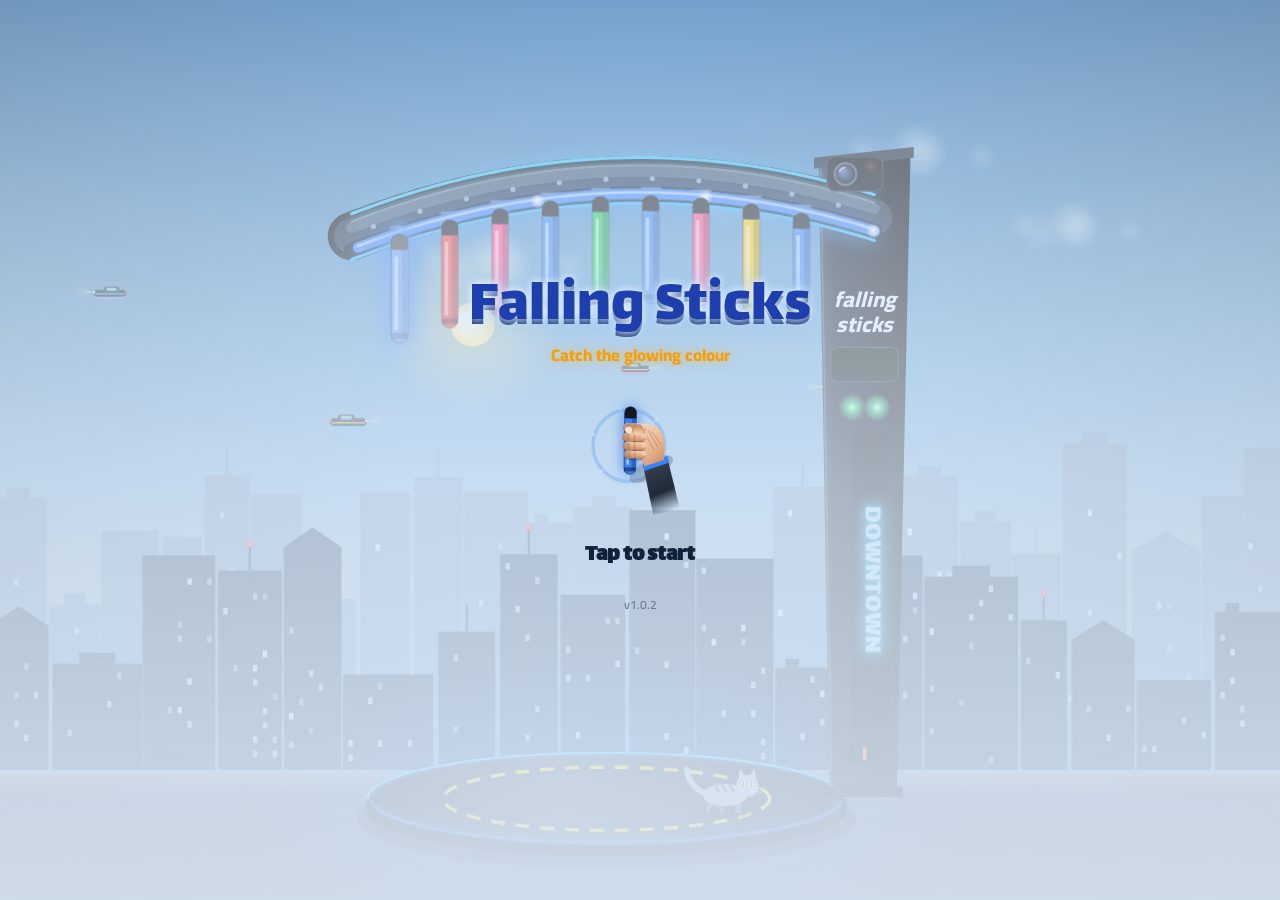
==== commit f179b431: "Falling Sticks 1.0.2: electric zone against early grabs - From level 12 a falling stick crackles wit" ====
--- a/index.html
+++ b/index.html
@@ -509,7 +509,7 @@
    ===================================================================== */
 
 /* ============================ 1. CONFIG ============================ */
-const VERSION = '1.0.1';
+const VERSION = '1.0.2';
 
 /** Central tuning table. Change numbers here, not inside the code. */
 const CFG = {
@@ -546,6 +546,7 @@
   quick: { frac: .34, bonus: 5 },                       // "Quick!" = caught in the first third of the fall (+bonus × multiplier)
   drone: { from: 16, every: [20, 30], speed: .17, slow: 3, slowScale: .55, magnet: 5, magnetMul: 2.6, x2: 10 },
   mascotInPlay: false,                          // Bebo the robot was removed in 2.11 (user decision); the companion pet shows on the map, profile and end screens
+  zap: { from: 12, zone: .14 },                        // electrified zone: a falling stick can't be grabbed in the first 14% of its drop (half with assist); a grab there = zap, combo lost, no heart lost
   feint: { from: 18, chance: .22, ramp: .003, max: .5, two: .35, bait: .7 },   // fake shakes: chance per drop (+ramp per level), sometimes 2, mostly in the target colour
   spring: { from: 3, early: 15, dur: 10, first: [4, 7], passes: 2 },   // bouncy springs power-up: a drone brings it once per level in levels from..early, later it is one of the drone powers
   review: { first: 3, gap: [10, 18], days: 2, max: 5 },              // Play rating card: first after a 2+ star win from level 3, then every 10-18 levels (2+ days apart), at most 5 times
@@ -652,7 +653,7 @@
   { n: CFG.unlock.colors3, key: 'colors3' }, { n: CFG.unlock.switch, key: 'switch' },
   { n: CFG.unlock.gold, key: 'gold' }, { n: CFG.unlock.double, key: 'double' },
   { n: CFG.unlock.bomb, key: 'bomb' }, { n: CFG.unlock.shift, key: 'shift' },
-  { n: CFG.spring.from, key: 'spring' }, { n: CFG.drone.from, key: 'drone' }, { n: CFG.cat.from, key: 'cat' }, { n: CFG.feint.from, key: 'feint' },
+  { n: CFG.spring.from, key: 'spring' }, { n: CFG.drone.from, key: 'drone' }, { n: CFG.cat.from, key: 'cat' }, { n: CFG.zap.from, key: 'zap' }, { n: CFG.feint.from, key: 'feint' },
   { n: CFG.special.survive.fromWorld * PER_WORLD + CFG.special.survive.idx, key: 'survive' },
   { n: CFG.special.goldRain.fromWorld * PER_WORLD + CFG.special.goldRain.idx, key: 'goldRain' },
   { n: CFG.special.dark.fromWorld * PER_WORLD + CFG.special.dark.idx, key: 'dark' },
@@ -802,7 +803,7 @@
     in_bomb: 'القنابل', in_bombD: 'العصا السودا بعلامة التحذير ممنوع تلمسها! خلّيها تقع.',
     in_shift: 'العصي المتلوّنة', in_shiftD: 'العصا اللي إلها لمعة قوس قزح بتغيّر لونها وهي نازلة — شوف لونها الأخير.',
     in_boss: 'مرحلة الزعيم 👑', in_bossD: 'هدف أكبر وسرعة أعلى. اهزمه عشان تفتح العالم الجاي!',
-    tips: ['نصيحة: المس العصا من نصّها — منطقة اللمس واسعة.', 'نصيحة: الكومبو بينكسر مع أي غلطة، فما تستعجل.', 'نصيحة: العصا بتهتز قبل ما تنزل — هاي إشارتك!', 'نصيحة: العصي الملوّنة المعلّقة ديكور، لونها الحقيقي بيبين لما تهتز.', 'نصيحة: فعّل وضع عمى الألوان من الإعدادات لو بدك رموز ● ▲ ■.', 'نصيحة: الذهبية بتبطّئ الوقت — استغلها!', 'نصيحة: ارجع كل يوم للمكافأة اليومية والتحدي اليومي.', 'نصيحة: بنمط التدريب بتقدر تجرّب أي مرحلة فتحتها بدون خسارة.', 'نصيحة: اجمع عملات وغيّر شكل العصي والمنصة من المتجر.', 'نصيحة: لما يتغيّر لون القوس، العصي بتوقف لحظة — استعد!', 'نصيحة: إذا بتلعب بإيدك الشمال، فعّل وضع اليد اليسرى.', 'نصيحة: ثلاث نجوم = ولا قلب ضايع.', 'نصيحة: المس العصا نفسها — اللمس صار دقيق.', 'نصيحة: المس الدرون عشان تاخد قوة خاصة.', 'نصيحة: البسّة ممكن ترجّع عصا وقعت منك — مرة وحدة بكل مرحلة.', 'نصيحة: المسكة بأول النزلة = سريع! ونقاط زيادة.', 'نصيحة: عندك مهام يومية جديدة كل يوم من زر 📋.'],
+    tips: ['نصيحة: المس العصا من نصّها — منطقة اللمس واسعة.', 'نصيحة: الكومبو بينكسر مع أي غلطة، فما تستعجل.', 'نصيحة: العصا بتهتز قبل ما تنزل — هاي إشارتك!', 'نصيحة: العصي الملوّنة المعلّقة ديكور، لونها الحقيقي بيبين لما تهتز.', 'نصيحة: فعّل وضع عمى الألوان من الإعدادات لو بدك رموز ● ▲ ■.', 'نصيحة: الذهبية بتبطّئ الوقت — استغلها!', 'نصيحة: ارجع كل يوم للمكافأة اليومية والتحدي اليومي.', 'نصيحة: بنمط التدريب بتقدر تجرّب أي مرحلة فتحتها بدون خسارة.', 'نصيحة: اجمع عملات وغيّر شكل العصي والمنصة من المتجر.', 'نصيحة: لما يتغيّر لون القوس، العصي بتوقف لحظة — استعد!', 'نصيحة: إذا بتلعب بإيدك الشمال، فعّل وضع اليد اليسرى.', 'نصيحة: ثلاث نجوم = ولا قلب ضايع.', 'نصيحة: المس العصا نفسها — اللمس صار دقيق.', 'نصيحة: المس الدرون عشان تاخد قوة خاصة.', 'نصيحة: البسّة ممكن ترجّع عصا وقعت منك — مرة وحدة بكل مرحلة.', 'نصيحة: امسكها أول ما تبطّل تطقطق كهربا = سريع! ونقاط زيادة.', 'نصيحة: عندك مهام يومية جديدة كل يوم من زر 📋.'],
     cheer: ['إيدك سريعة! ⚡', 'ولا أروع! 🔥', 'بطل الأركيد! 🕹️', 'كمّل هيك! 💪', 'عيونك صقر! 🦅', 'ممتاز يا معلّم! ⭐', 'ما في أسرع منك! 🚀', 'أداء نظيف! ✨'],
     loseMsg: ['قرّبت! جرّب كمان مرة 💪', 'ولا يهمك، المرة الجاية بتزبط!', 'ركّز على لون القوس 👀', 'خذ نفس وارجع أقوى!'],
     bHappy: ['ياي!', 'ممتاز!', 'واو!', 'حلو!'], bSad: ['أوف!', 'آخ!', 'لا لا!'], bCombo: ['كومبو! 🔥', 'نار! 🔥', 'كمّل!'], bSwitch: ['انتبه! 🔄'], bGold: ['ذهب! ✨'], bBomb: ['بوم! 💥'], bWin: ['فزنا! 🎉', 'يا سلام!'], bLose: ['المرة الجاية!'],
@@ -826,7 +827,7 @@
     petPick: 'اختار', petOn: 'معك ✓', petName: 'الاسم', petAcc: 'الإكسسوارات', petSave: 'كواك! كمان مرة!', petCalm: 'روّق…', it_pet_none: 'بدون', it_pet_bow: 'فيونكة',
     it_pet_collar: 'طوق', it_pet_party: 'طاقية حفلة', it_pet_crown: 'تاج',
     rotate: 'لفّ جوالك بالطول عشان تلعب',
-    clog: [['1.0.1', 'لعب أنعم على الجوال بدون تعليق، وعصي الحياة صار لونها نفس لون الهدف.'], ['1.0.0', 'أول إطلاق: 150 مرحلة في 10 عوالم نيون وزعيم كل 15 مرحلة، أوضاع لا نهائي والتحدي اليومي والتمرين، حيوانات رفيقة إلها مهارات، زنبركات، مراحل فلاش الكاميرا ⚡، متجر وألبوم ملصقات وإنجازات — وكلها بتشتغل بدون نت.']],
+    clog: [['1.0.2', 'منطقة مكهربة من المرحلة 12: العصا أول ما تنزل بتطقطق كهربا، وإذا مسكتها فيها بتنصعق وبيروح الكومبو.'], ['1.0.1', 'لعب أنعم على الجوال بدون تعليق، وعصي الحياة صار لونها نفس لون الهدف.'], ['1.0.0', 'أول إطلاق: 150 مرحلة في 10 عوالم نيون وزعيم كل 15 مرحلة، أوضاع لا نهائي والتحدي اليومي والتمرين، حيوانات رفيقة إلها مهارات، زنبركات، مراحل فلاش الكاميرا ⚡، متجر وألبوم ملصقات وإنجازات — وكلها بتشتغل بدون نت.']],
     gift: 'المكافأة', mins: '{0} د', hours: '{0} س {1} د',
     pw_spring: 'زنبركات!', pw_heart: '+1 ❤️', pw_slow: 'إبطاء!', pw_magnet: 'مغناطيس!', pw_x2: 'نقاط ×2', quick: 'سريع!', catSave: 'البسّة رجّعتها! 🐾', enraged: 'الزعيم عصّب! 😡',
     bossName: 'زعيم {0}', hudSurvive: 'صمود · {0} ث', survivedN: 'صمدت {0} من {1} ثانية',
@@ -835,6 +836,7 @@
     in_drone: 'الدرون والقوى الخاصة', in_droneD: 'كل شوي بيمرق درون شايل قوة خاصة: قلب، إبطاء، مغناطيس أو نقاط ×2. المسه عشان تاخدها!',
     in_feint: 'اهتزاز مخادع', in_feintD: 'انتبه: أحياناً كذا عصا بتهتز مع بعض، بس وحدة بس بتنزل فعلاً. لا تستعجل، استنى لحد ما تنزل!',
     in_flash: 'فلاش الكاميرا ⚡', in_flashD: 'كاميرا الماكينة بتضرب فلاش قوي كل كم ثانية وبتعمي الشاشة لحظة. لما تشوف العدسة بتلمع، تذكّر وين العصا وامسكها!',
+    in_zap: 'منطقة مكهربة ⚡', in_zapD: 'أول ما تنزل العصا بتكون مكهربة! إذا مسكتها وهي بتطقطق كهربا بتنصعق وبيروح الكومبو. استنى لحد ما تبطّل تطقطق، وبعدين امسكها.', zap: 'صعقة! ⚡',
     in_cat: 'بسّة الحارة', in_catD: 'بسّة بتتمشى على المنصة. إذا وقعت عصا الهدف عليها بترجّعها لفوق مرة وحدة بكل مرحلة، والذهبية عليها بتعطيك عملات. ولو لمستها… بتخرخر 😺',
     in_survive: 'مرحلة صمود ⏳', in_surviveD: 'ما في عدد مسكات مطلوب — بس اصمد لآخر الوقت بدون ما تخسر كل قلوبك.',
     in_goldRain: 'مطر ذهبي 💰', in_goldRainD: 'العصي الذهبية بتنزل كتير بهالمرحلة — كل وحدة بنقطتين وبتبطّئ الوقت!',
@@ -898,7 +900,7 @@
     in_bomb: 'Bombs', in_bombD: 'Never touch the black stick with the warning sign! Let it fall.',
     in_shift: 'Shifting sticks', in_shiftD: 'Sticks with a rainbow shimmer change colour mid-fall — watch their final colour.',
     in_boss: 'Boss level 👑', in_bossD: 'Bigger goal, higher speed. Beat it to open the next world!',
-    tips: ['Tip: tap the middle of the stick — the touch area is generous.', 'Tip: any mistake breaks your combo, so stay calm.', 'Tip: sticks shake before they drop — that\'s your cue!', 'Tip: hanging sticks are decoration; the real colour shows when they shake.', 'Tip: turn on colour-blind mode in Settings for ● ▲ ■ symbols.', 'Tip: golden sticks slow time — use it!', 'Tip: come back daily for the reward and daily challenge.', 'Tip: Practice mode lets you replay any unlocked level without losing.', 'Tip: earn coins and restyle sticks and platform in the Shop.', 'Tip: when the arch changes colour, sticks pause briefly — get ready!', 'Tip: playing left-handed? Turn on left-handed mode.', 'Tip: three stars = no hearts lost.', 'Tip: tap the stick itself — touch is precise now.', 'Tip: tap the drone to grab a power.', 'Tip: the cat can bat a dropped stick back up — once per level.', 'Tip: catch early in the fall for a Quick! bonus.', 'Tip: new daily missions every day from the 📋 button.'],
+    tips: ['Tip: tap the middle of the stick — the touch area is generous.', 'Tip: any mistake breaks your combo, so stay calm.', 'Tip: sticks shake before they drop — that\'s your cue!', 'Tip: hanging sticks are decoration; the real colour shows when they shake.', 'Tip: turn on colour-blind mode in Settings for ● ▲ ■ symbols.', 'Tip: golden sticks slow time — use it!', 'Tip: come back daily for the reward and daily challenge.', 'Tip: Practice mode lets you replay any unlocked level without losing.', 'Tip: earn coins and restyle sticks and platform in the Shop.', 'Tip: when the arch changes colour, sticks pause briefly — get ready!', 'Tip: playing left-handed? Turn on left-handed mode.', 'Tip: three stars = no hearts lost.', 'Tip: tap the stick itself — touch is precise now.', 'Tip: tap the drone to grab a power.', 'Tip: the cat can bat a dropped stick back up — once per level.', 'Tip: grab it right after the sparks stop for a Quick! bonus.', 'Tip: new daily missions every day from the 📋 button.'],
     cheer: ['Lightning hands! ⚡', 'Awesome! 🔥', 'Arcade hero! 🕹️', 'Keep it up! 💪', 'Eagle eyes! 🦅', 'Superb! ⭐', 'Nobody\'s faster! 🚀', 'Clean run! ✨'],
     loseMsg: ['So close! Try again 💪', 'No worries, next time!', 'Keep your eyes on the arch 👀', 'Breathe and come back stronger!'],
     bHappy: ['Yay!', 'Great!', 'Wow!', 'Nice!'], bSad: ['Oof!', 'Ouch!', 'No no!'], bCombo: ['Combo! 🔥', 'On fire! 🔥', 'Keep going!'], bSwitch: ['Heads up! 🔄'], bGold: ['Gold! ✨'], bBomb: ['Boom! 💥'], bWin: ['We won! 🎉', 'Yes!'], bLose: ['Next time!'],
@@ -922,7 +924,7 @@
     petPick: 'Choose', petOn: 'With you ✓', petName: 'Name', petAcc: 'Accessories', petSave: 'Quack! Again!', petCalm: 'Calm…', it_pet_none: 'None',
     it_pet_bow: 'Bow', it_pet_collar: 'Collar', it_pet_party: 'Party hat', it_pet_crown: 'Crown',
     rotate: 'Turn your phone upright to play',
-    clog: [['1.0.1', 'Smoother play on phones (no more hitches), and the life sticks now take the colour you must catch.'], ['1.0.0', 'First release: 150 levels in 10 neon worlds with a boss every 15th level, Endless, Daily and Practice modes, companion pets with skills, bouncy springs, camera-flash levels ⚡, a shop, a sticker album and achievements — all playable offline.']],
+    clog: [['1.0.2', 'Electric zone from level 12: a stick crackles right after it drops, grab it then and you get zapped and lose your combo.'], ['1.0.1', 'Smoother play on phones (no more hitches), and the life sticks now take the colour you must catch.'], ['1.0.0', 'First release: 150 levels in 10 neon worlds with a boss every 15th level, Endless, Daily and Practice modes, companion pets with skills, bouncy springs, camera-flash levels ⚡, a shop, a sticker album and achievements — all playable offline.']],
     gift: 'Reward', mins: '{0}m', hours: '{0}h {1}m',
     pw_spring: 'Springs!', pw_heart: '+1 ❤️', pw_slow: 'Slow-mo!', pw_magnet: 'Magnet!', pw_x2: 'Double points!', quick: 'Quick!', catSave: 'The cat saved it! 🐾', enraged: 'The boss is furious! 😡',
     bossName: 'Boss of {0}', hudSurvive: 'Survive · {0}s', survivedN: 'Survived {0} of {1} s',
@@ -931,6 +933,7 @@
     in_drone: 'Drones & powers', in_droneD: 'Now and then a drone flies by carrying a power: a heart, slow-mo, a magnet or double points. Tap it to grab it!',
     in_feint: 'Fake shakes', in_feintD: 'Watch out: sometimes several sticks shake, but only one really falls. Don’t tap too soon — wait until it drops!',
     in_flash: 'Camera flash ⚡', in_flashD: 'The machine’s camera fires a bright flash every few seconds and blinds the screen for a moment. When the lens starts to glow, remember where the stick is and grab it!',
+    in_zap: 'Electric zone ⚡', in_zapD: 'A stick is electrified right after it drops! Grab it while it crackles and you get zapped and lose your combo. Wait until the sparks stop, then grab it.', zap: 'Zap! ⚡',
     in_cat: 'The street cat', in_catD: 'A cat strolls across the platform. If a target stick lands on it, it bats it back up once per level, and a golden stick on it gives coins. Pet it… it purrs 😺',
     in_survive: 'Survival level ⏳', in_surviveD: 'No catch goal — just survive until the timer ends without losing all your hearts.',
     in_goldRain: 'Golden rain 💰', in_goldRainD: 'Golden sticks fall all the time here — each is worth two and slows time!',
@@ -1022,7 +1025,7 @@
     in_bomb: 'Bombes', in_bombD: 'Ne touche jamais le bâton noir avec le panneau danger ! Laisse-le tomber.',
     in_shift: 'Bâtons changeants', in_shiftD: 'Les bâtons aux reflets arc-en-ciel changent de couleur en tombant — regarde leur couleur finale.',
     in_boss: 'Niveau de boss 👑', in_bossD: 'Objectif plus grand, vitesse plus élevée. Bats-le pour ouvrir le monde suivant !',
-    tips: ['Astuce : touche le milieu du bâton — la zone tactile est large.', 'Astuce : la moindre erreur casse ton combo, alors reste calme.', 'Astuce : les bâtons tremblent avant de tomber — c’est ton signal !', 'Astuce : les bâtons suspendus sont du décor, leur vraie couleur apparaît quand ils tremblent.', 'Astuce : active le mode daltonien dans les Réglages pour les symboles ● ▲ ■.', 'Astuce : les bâtons dorés ralentissent le temps — profites-en !', 'Astuce : reviens chaque jour pour la récompense et le défi du jour.', 'Astuce : le mode Entraînement te laisse rejouer n’importe quel niveau débloqué sans perdre.', 'Astuce : gagne des pièces et relooke tes bâtons et ta plateforme dans la Boutique.', 'Astuce : quand l’arche change de couleur, les bâtons font une petite pause — tiens-toi prêt !', 'Astuce : tu joues de la main gauche ? Active le mode gaucher.', 'Astuce : trois étoiles = aucun cœur perdu.', 'Astuce : vise le bâton lui-même — le tactile est précis maintenant.', 'Astuce : touche le drone pour récupérer un pouvoir.', 'Astuce : le chat peut renvoyer en l’air un bâton tombé — une fois par niveau.', 'Astuce : attrape tôt dans la chute pour un bonus Rapide !', 'Astuce : de nouvelles missions chaque jour avec le bouton 📋.'],
+    tips: ['Astuce : touche le milieu du bâton — la zone tactile est large.', 'Astuce : la moindre erreur casse ton combo, alors reste calme.', 'Astuce : les bâtons tremblent avant de tomber — c’est ton signal !', 'Astuce : les bâtons suspendus sont du décor, leur vraie couleur apparaît quand ils tremblent.', 'Astuce : active le mode daltonien dans les Réglages pour les symboles ● ▲ ■.', 'Astuce : les bâtons dorés ralentissent le temps — profites-en !', 'Astuce : reviens chaque jour pour la récompense et le défi du jour.', 'Astuce : le mode Entraînement te laisse rejouer n’importe quel niveau débloqué sans perdre.', 'Astuce : gagne des pièces et relooke tes bâtons et ta plateforme dans la Boutique.', 'Astuce : quand l’arche change de couleur, les bâtons font une petite pause — tiens-toi prêt !', 'Astuce : tu joues de la main gauche ? Active le mode gaucher.', 'Astuce : trois étoiles = aucun cœur perdu.', 'Astuce : vise le bâton lui-même — le tactile est précis maintenant.', 'Astuce : touche le drone pour récupérer un pouvoir.', 'Astuce : le chat peut renvoyer en l’air un bâton tombé — une fois par niveau.', 'Astuce : attrape-le juste après les étincelles pour un bonus Rapide !', 'Astuce : de nouvelles missions chaque jour avec le bouton 📋.'],
     cheer: ['Mains éclair ! ⚡', 'Génial ! 🔥', 'Héros de l’arcade ! 🕹️', 'Continue comme ça ! 💪', 'Œil d’aigle ! 🦅', 'Superbe ! ⭐', 'Personne n’est plus rapide ! 🚀', 'Sans faute ! ✨'],
     loseMsg: ['Presque ! Réessaie 💪', 'Pas grave, la prochaine fois !', 'Garde l’œil sur l’arche 👀', 'Respire et reviens plus fort !'],
     bHappy: ['Youpi !', 'Super !', 'Waouh !', 'Joli !'], bSad: ['Aïe !', 'Ouille !', 'Non non !'], bCombo: ['Combo ! 🔥', 'En feu ! 🔥', 'Continue !'], bSwitch: ['Attention ! 🔄'], bGold: ['De l’or ! ✨'], bBomb: ['Boum ! 💥'], bWin: ['On a gagné ! 🎉', 'Oui !'], bLose: ['La prochaine fois !'],
@@ -1047,7 +1050,7 @@
     petLock: 'Débloqué au niveau {0}', petPick: 'Choisir', petOn: 'Avec toi ✓', petName: 'Nom', petAcc: 'Accessoires', petSave: 'Coin ! Encore !',
     petCalm: 'Calme…', it_pet_none: 'Aucun', it_pet_bow: 'Nœud', it_pet_collar: 'Collier', it_pet_party: 'Chapeau de fête', it_pet_crown: 'Couronne',
     rotate: 'Tourne ton téléphone en portrait pour jouer',
-    clog: [['1.0.1', 'Jeu plus fluide sur téléphone (sans saccades) et les bâtons de vie prennent la couleur à attraper.'], ['1.0.0', 'Première version : 150 niveaux dans 10 mondes néon avec un boss tous les 15 niveaux, modes Infini, Défi du jour et Entraînement, compagnons avec des talents, ressorts rebondissants, niveaux flash ⚡, boutique, album d’autocollants et succès — le tout hors ligne.']],
+    clog: [['1.0.2', 'Zone électrique dès le niveau 12 : un bâton crépite juste après sa chute, l’attraper à ce moment-là fait perdre le combo.'], ['1.0.1', 'Jeu plus fluide sur téléphone (sans saccades) et les bâtons de vie prennent la couleur à attraper.'], ['1.0.0', 'Première version : 150 niveaux dans 10 mondes néon avec un boss tous les 15 niveaux, modes Infini, Défi du jour et Entraînement, compagnons avec des talents, ressorts rebondissants, niveaux flash ⚡, boutique, album d’autocollants et succès — le tout hors ligne.']],
     gift: 'Récompense', mins: '{0} min', hours: '{0} h {1} min',
     pw_spring: 'Ressorts !', pw_heart: '+1 ❤️', pw_slow: 'Ralenti !', pw_magnet: 'Aimant !', pw_x2: 'Points doublés !', quick: 'Rapide !', catSave: 'Le chat l’a sauvé ! 🐾', enraged: 'Le boss est furieux ! 😡',
     bossName: 'Boss : {0}', hudSurvive: 'Survie · {0} s', survivedN: 'Survie : {0} s sur {1}',
@@ -1056,6 +1059,7 @@
     in_drone: 'Drones et pouvoirs', in_droneD: 'De temps en temps, un drone passe avec un pouvoir : un cœur, un ralenti, un aimant ou des points doublés. Touche-le pour l’attraper !',
     in_feint: 'Fausses secousses', in_feintD: 'Attention : parfois plusieurs bâtons tremblent, mais un seul tombe vraiment. Ne touche pas trop tôt, attends qu’il tombe !',
     in_flash: 'Flash photo ⚡', in_flashD: 'La caméra de la machine lance un flash éblouissant toutes les quelques secondes. Quand l’objectif s’allume, retiens où est le bâton et attrape-le !',
+    in_zap: 'Zone électrique ⚡', in_zapD: 'Un bâton est électrifié juste après sa chute ! Si tu l’attrapes pendant qu’il crépite, tu prends une décharge et tu perds ton combo. Attends que les étincelles s’arrêtent.', zap: 'Zap ! ⚡',
     in_cat: 'Le chat des rues', in_catD: 'Un chat se balade sur la plateforme. Si un bâton cible tombe sur lui, il le renvoie en l’air une fois par niveau, et un bâton doré sur lui donne des pièces. Caresse-le… il ronronne 😺',
     in_survive: 'Niveau survie ⏳', in_surviveD: 'Pas d’objectif de prises — survis jusqu’à la fin du chrono sans perdre tous tes cœurs.',
     in_goldRain: 'Pluie d’or 💰', in_goldRainD: 'Ici, les bâtons dorés tombent sans arrêt — chacun compte double et ralentit le temps !',
@@ -1134,7 +1138,7 @@
     in_bomb: 'Bombas', in_bombD: '¡Nunca toques el palito negro con la señal de peligro! Déjalo caer.',
     in_shift: 'Palitos cambiantes', in_shiftD: 'Los palitos con brillo arcoíris cambian de color mientras caen: fíjate en su color final.',
     in_boss: 'Nivel de jefe 👑', in_bossD: 'Meta más grande y más velocidad. ¡Véncelo para abrir el siguiente mundo!',
-    tips: ['Consejo: toca el centro del palito, el área táctil es amplia.', 'Consejo: cualquier error rompe tu combo, así que mantén la calma.', 'Consejo: los palitos tiemblan antes de caer. ¡Esa es tu señal!', 'Consejo: los palitos colgados son decoración; el color real se ve cuando tiemblan.', 'Consejo: activa el modo daltónico en Ajustes para ver los símbolos ● ▲ ■.', 'Consejo: los palitos dorados frenan el tiempo. ¡Aprovéchalo!', 'Consejo: vuelve cada día por el premio y el desafío diario.', 'Consejo: el modo Práctica te deja repetir cualquier nivel desbloqueado sin perder.', 'Consejo: gana monedas y cambia el estilo de los palitos y la plataforma en la Tienda.', 'Consejo: cuando el arco cambia de color, los palitos se detienen un momento. ¡Prepárate!', 'Consejo: ¿eres zurdo? Activa el modo zurdo.', 'Consejo: tres estrellas = sin perder corazones.', 'Consejo: toca el palito en sí, ahora el toque es preciso.', 'Consejo: toca el dron para agarrar un poder.', 'Consejo: el gato puede devolver hacia arriba un palito que se cae, una vez por nivel.', 'Consejo: atrapa al principio de la caída para ganar el bono «¡Rápido!».', 'Consejo: hay misiones diarias nuevas cada día en el botón 📋.'],
+    tips: ['Consejo: toca el centro del palito, el área táctil es amplia.', 'Consejo: cualquier error rompe tu combo, así que mantén la calma.', 'Consejo: los palitos tiemblan antes de caer. ¡Esa es tu señal!', 'Consejo: los palitos colgados son decoración; el color real se ve cuando tiemblan.', 'Consejo: activa el modo daltónico en Ajustes para ver los símbolos ● ▲ ■.', 'Consejo: los palitos dorados frenan el tiempo. ¡Aprovéchalo!', 'Consejo: vuelve cada día por el premio y el desafío diario.', 'Consejo: el modo Práctica te deja repetir cualquier nivel desbloqueado sin perder.', 'Consejo: gana monedas y cambia el estilo de los palitos y la plataforma en la Tienda.', 'Consejo: cuando el arco cambia de color, los palitos se detienen un momento. ¡Prepárate!', 'Consejo: ¿eres zurdo? Activa el modo zurdo.', 'Consejo: tres estrellas = sin perder corazones.', 'Consejo: toca el palito en sí, ahora el toque es preciso.', 'Consejo: toca el dron para agarrar un poder.', 'Consejo: el gato puede devolver hacia arriba un palito que se cae, una vez por nivel.', 'Consejo: atrápalo justo cuando paren las chispas para ganar el bono «¡Rápido!».', 'Consejo: hay misiones diarias nuevas cada día en el botón 📋.'],
     cheer: ['¡Manos de rayo! ⚡', '¡Increíble! 🔥', '¡Héroe del arcade! 🕹️', '¡Sigue así! 💪', '¡Ojos de águila! 🦅', '¡Excelente! ⭐', '¡Nadie es más rápido! 🚀', '¡Ronda perfecta! ✨'],
     loseMsg: ['¡Casi! Inténtalo de nuevo 💪', '¡No pasa nada, a la próxima!', 'No le quites los ojos al arco 👀', '¡Respira y vuelve con más fuerza!'],
     bHappy: ['¡Sí!', '¡Genial!', '¡Guau!', '¡Bien!'], bSad: ['¡Uf!', '¡Ay!', '¡No, no!'], bCombo: ['¡Combo! 🔥', '¡En racha! 🔥', '¡Sigue así!'], bSwitch: ['¡Atención! 🔄'], bGold: ['¡Oro! ✨'], bBomb: ['¡Bum! 💥'], bWin: ['¡Ganamos! 🎉', '¡Sí!'], bLose: ['¡La próxima!'],
@@ -1160,7 +1164,7 @@
     petLock: 'Se desbloquea en el nivel {0}', petPick: 'Elegir', petOn: 'Contigo ✓', petName: 'Nombre', petAcc: 'Accesorios', petSave: '¡Cuac! ¡Otra vez!',
     petCalm: 'Calma…', it_pet_none: 'Ninguno', it_pet_bow: 'Lazo', it_pet_collar: 'Collar', it_pet_party: 'Gorro de fiesta', it_pet_crown: 'Corona',
     rotate: 'Gira el móvil en vertical para jugar',
-    clog: [['1.0.1', 'Juego más fluido en el móvil (sin tirones) y los palitos de vida toman el color que debes atrapar.'], ['1.0.0', 'Primera versión: 150 niveles en 10 mundos neón con un jefe cada 15 niveles, modos Infinito, Reto diario y Práctica, mascotas con habilidades, resortes saltarines, niveles con flash ⚡, tienda, álbum de pegatinas y logros, todo sin conexión.']],
+    clog: [['1.0.2', 'Zona eléctrica desde el nivel 12: el palito chispea justo al caer, si lo agarras entonces pierdes el combo.'], ['1.0.1', 'Juego más fluido en el móvil (sin tirones) y los palitos de vida toman el color que debes atrapar.'], ['1.0.0', 'Primera versión: 150 niveles en 10 mundos neón con un jefe cada 15 niveles, modos Infinito, Reto diario y Práctica, mascotas con habilidades, resortes saltarines, niveles con flash ⚡, tienda, álbum de pegatinas y logros, todo sin conexión.']],
     gift: 'Premio', mins: '{0} min', hours: '{0} h {1} min',
     pw_spring: '¡Resortes!', pw_heart: '+1 ❤️', pw_slow: '¡Cámara lenta!', pw_magnet: '¡Imán!', pw_x2: '¡Puntos dobles!', quick: '¡Rápido!', catSave: '¡El gato lo salvó! 🐾', enraged: '¡El jefe está furioso! 😡',
     bossName: 'Jefe de {0}', hudSurvive: 'Sobrevive · {0}s', survivedN: 'Sobreviviste {0} de {1} s',
@@ -1169,6 +1173,7 @@
     in_drone: 'Drones y poderes', in_droneD: 'De vez en cuando pasa un dron con un poder: un corazón, cámara lenta, un imán o puntos dobles. ¡Tócalo para agarrarlo!',
     in_feint: 'Temblores falsos', in_feintD: 'Ojo: a veces tiemblan varios palitos, pero solo uno cae de verdad. No toques antes de tiempo, ¡espera a que caiga!',
     in_flash: 'Flash de cámara ⚡', in_flashD: 'La cámara de la máquina lanza un flash cegador cada pocos segundos. Cuando el lente empiece a brillar, ¡recuerda dónde está el palito y atrápalo!',
+    in_zap: 'Zona eléctrica ⚡', in_zapD: '¡Un palito está electrificado justo después de caer! Si lo agarras mientras chispea, te da una descarga y pierdes el combo. Espera a que paren las chispas.', zap: '¡Zap! ⚡',
     in_cat: 'El gato callejero', in_catD: 'Un gato pasea por la plataforma. Si un palito objetivo cae sobre él, lo devuelve hacia arriba una vez por nivel, y un palito dorado sobre él da monedas. Acarícialo… ¡ronronea! 😺',
     in_survive: 'Nivel de supervivencia ⏳', in_surviveD: 'Sin meta de atrapadas: solo sobrevive hasta que acabe el tiempo sin perder todos tus corazones.',
     in_goldRain: 'Lluvia dorada 💰', in_goldRainD: 'Aquí caen palitos dorados todo el tiempo. ¡Cada uno vale por dos y frena el tiempo!',
@@ -1247,7 +1252,7 @@
     in_bomb: 'Bombas', in_bombD: 'Nunca toque no bastão preto com o sinal de perigo! Deixe cair.',
     in_shift: 'Bastões mutantes', in_shiftD: 'Bastões com brilho de arco-íris mudam de cor durante a queda — veja a cor final.',
     in_boss: 'Nível do chefão 👑', in_bossD: 'Meta maior, velocidade maior. Vença para abrir o próximo mundo!',
-    tips: ['Dica: toque no meio do bastão — a área de toque é generosa.', 'Dica: qualquer erro quebra seu combo, então mantenha a calma.', 'Dica: os bastões tremem antes de cair — esse é o seu sinal!', 'Dica: os bastões pendurados são decoração; a cor real aparece quando eles tremem.', 'Dica: ative o modo daltônico nos Ajustes para ver os símbolos ● ▲ ■.', 'Dica: bastões dourados deixam o tempo lento — aproveite!', 'Dica: volte todo dia pelo prêmio e pelo desafio diário.', 'Dica: no modo Treino você rejoga qualquer nível liberado sem perder.', 'Dica: ganhe moedas e mude o visual dos bastões e da plataforma na Loja.', 'Dica: quando o arco muda de cor, os bastões param um pouco — prepare-se!', 'Dica: é canhoto? Ative o modo canhoto.', 'Dica: três estrelas = nenhum coração perdido.', 'Dica: toque no próprio bastão — agora o toque é preciso.', 'Dica: toque no drone para pegar um poder.', 'Dica: o gato pode jogar de volta pra cima um bastão que caiu — uma vez por nível.', 'Dica: pegue logo no começo da queda para ganhar o bônus Rápido!', 'Dica: missões diárias novas todo dia no botão 📋.'],
+    tips: ['Dica: toque no meio do bastão — a área de toque é generosa.', 'Dica: qualquer erro quebra seu combo, então mantenha a calma.', 'Dica: os bastões tremem antes de cair — esse é o seu sinal!', 'Dica: os bastões pendurados são decoração; a cor real aparece quando eles tremem.', 'Dica: ative o modo daltônico nos Ajustes para ver os símbolos ● ▲ ■.', 'Dica: bastões dourados deixam o tempo lento — aproveite!', 'Dica: volte todo dia pelo prêmio e pelo desafio diário.', 'Dica: no modo Treino você rejoga qualquer nível liberado sem perder.', 'Dica: ganhe moedas e mude o visual dos bastões e da plataforma na Loja.', 'Dica: quando o arco muda de cor, os bastões param um pouco — prepare-se!', 'Dica: é canhoto? Ative o modo canhoto.', 'Dica: três estrelas = nenhum coração perdido.', 'Dica: toque no próprio bastão — agora o toque é preciso.', 'Dica: toque no drone para pegar um poder.', 'Dica: o gato pode jogar de volta pra cima um bastão que caiu — uma vez por nível.', 'Dica: pegue logo depois que as faíscas pararem para ganhar o bônus Rápido!', 'Dica: missões diárias novas todo dia no botão 📋.'],
     cheer: ['Mão de relâmpago! ⚡', 'Incrível! 🔥', 'Herói do fliperama! 🕹️', 'Continue assim! 💪', 'Olhos de águia! 🦅', 'Sensacional! ⭐', 'Ninguém é mais rápido! 🚀', 'Sem erros! ✨'],
     loseMsg: ['Foi por pouco! Tente de novo 💪', 'Tudo bem, fica pra próxima!', 'Fique de olho no arco 👀', 'Respire e volte mais forte!'],
     bHappy: ['Eba!', 'Boa!', 'Uau!', 'Legal!'], bSad: ['Ai!', 'Ui!', 'Não, não!'], bCombo: ['Combo! 🔥', 'Pegando fogo! 🔥', 'Continua!'], bSwitch: ['Atenção! 🔄'], bGold: ['Ouro! ✨'], bBomb: ['Bum! 💥'], bWin: ['Ganhamos! 🎉', 'Isso!'], bLose: ['Fica pra próxima!'],
@@ -1272,7 +1277,7 @@
     petLock: 'Desbloqueia no nível {0}', petPick: 'Escolher', petOn: 'Com você ✓', petName: 'Nome', petAcc: 'Acessórios', petSave: 'Quac! De novo!',
     petCalm: 'Calma…', it_pet_none: 'Nenhum', it_pet_bow: 'Laço', it_pet_collar: 'Coleira', it_pet_party: 'Chapéu de festa', it_pet_crown: 'Coroa',
     rotate: 'Vire o celular na vertical para jogar',
-    clog: [['1.0.1', 'Jogo mais suave no celular (sem travadas) e os palitos de vida ficam da cor que você deve pegar.'], ['1.0.0', 'Primeira versão: 150 níveis em 10 mundos neon com um chefe a cada 15 níveis, modos Infinito, Desafio diário e Treino, bichinhos com habilidades, molas saltitantes, níveis com flash ⚡, loja, álbum de figurinhas e conquistas — tudo offline.']],
+    clog: [['1.0.2', 'Zona elétrica a partir do nível 12: o palito solta faíscas logo ao cair, pegar nessa hora faz perder o combo.'], ['1.0.1', 'Jogo mais suave no celular (sem travadas) e os palitos de vida ficam da cor que você deve pegar.'], ['1.0.0', 'Primeira versão: 150 níveis em 10 mundos neon com um chefe a cada 15 níveis, modos Infinito, Desafio diário e Treino, bichinhos com habilidades, molas saltitantes, níveis com flash ⚡, loja, álbum de figurinhas e conquistas — tudo offline.']],
     gift: 'Prêmio', mins: '{0}min', hours: '{0}h {1}min',
     pw_spring: 'Molas!', pw_heart: '+1 ❤️', pw_slow: 'Câmera lenta!', pw_magnet: 'Ímã!', pw_x2: 'Pontos em dobro!', quick: 'Rápido!', catSave: 'O gato salvou! 🐾', enraged: 'O chefão está furioso! 😡',
     bossName: 'Chefão · {0}', hudSurvive: 'Sobreviva · {0}s', survivedN: 'Sobreviveu {0} de {1} s',
@@ -1281,6 +1286,7 @@
     in_drone: 'Drones e poderes', in_droneD: 'De vez em quando passa um drone carregando um poder: um coração, câmera lenta, um ímã ou pontos em dobro. Toque nele para pegar!',
     in_feint: 'Tremidas falsas', in_feintD: 'Atenção: às vezes vários palitos tremem, mas só um cai de verdade. Não toque cedo demais, espere ele cair!',
     in_flash: 'Flash da câmera ⚡', in_flashD: 'A câmera da máquina dispara um flash forte a cada poucos segundos e ofusca a tela por um instante. Quando a lente brilhar, lembre onde está o palito e pegue!',
+    in_zap: 'Zona elétrica ⚡', in_zapD: 'Um palito fica eletrificado logo depois de cair! Se você pegar enquanto ele solta faíscas, leva um choque e perde o combo. Espere as faíscas pararem.', zap: 'Choque! ⚡',
     in_cat: 'O gato de rua', in_catD: 'Um gato passeia pela plataforma. Se um bastão-alvo cair nele, ele joga o bastão de volta pra cima uma vez por nível, e um bastão dourado nele dá moedas. Faça carinho… ele ronrona 😺',
     in_survive: 'Nível de sobrevivência ⏳', in_surviveD: 'Sem meta de capturas — só sobreviva até o tempo acabar sem perder todos os corações.',
     in_goldRain: 'Chuva dourada 💰', in_goldRainD: 'Aqui caem bastões dourados o tempo todo — cada um vale dois e deixa o tempo lento!',
@@ -1359,7 +1365,7 @@
     in_bomb: 'Bombalar', in_bombD: 'Uyarı işaretli siyah çubuğa asla dokunma! Düşmesine izin ver.',
     in_shift: 'Renk değiştiren çubuklar', in_shiftD: 'Gökkuşağı gibi parlayan çubuklar düşerken renk değiştirir — son renklerine bak.',
     in_boss: 'Boss seviyesi 👑', in_bossD: 'Daha büyük hedef, daha yüksek hız. Yen ve sonraki dünyayı aç!',
-    tips: ['İpucu: çubuğun ortasına dokun — dokunma alanı geniş.', 'İpucu: her hata kombonu bozar, sakin kal.', 'İpucu: çubuklar düşmeden önce titrer — işaretin bu!', 'İpucu: asılı çubuklar süs; gerçek renk titrediklerinde görünür.', 'İpucu: ● ▲ ■ sembolleri için Ayarlar’dan renk körü modunu aç.', 'İpucu: altın çubuklar zamanı yavaşlatır — bundan faydalan!', 'İpucu: ödül ve günlük meydan okuma için her gün uğra.', 'İpucu: Antrenman modunda açtığın her seviyeyi kaybetmeden tekrar oynayabilirsin.', 'İpucu: jeton kazan, Mağaza’da çubukların ve platformun görünümünü değiştir.', 'İpucu: kemer renk değiştirince çubuklar kısa bir an durur — hazır ol!', 'İpucu: solak mısın? Solak modunu aç.', 'İpucu: üç yıldız = hiç kalp kaybetmemek.', 'İpucu: doğrudan çubuğa dokun — dokunma artık çok hassas.', 'İpucu: güç kapmak için drona dokun.', 'İpucu: kedi düşen bir çubuğu yukarı geri sektirebilir — seviye başına bir kez.', 'İpucu: Hızlı! bonusu için çubuğu düşüşün başında yakala.', 'İpucu: 📋 düğmesinde her gün yeni günlük görevler var.'],
+    tips: ['İpucu: çubuğun ortasına dokun — dokunma alanı geniş.', 'İpucu: her hata kombonu bozar, sakin kal.', 'İpucu: çubuklar düşmeden önce titrer — işaretin bu!', 'İpucu: asılı çubuklar süs; gerçek renk titrediklerinde görünür.', 'İpucu: ● ▲ ■ sembolleri için Ayarlar’dan renk körü modunu aç.', 'İpucu: altın çubuklar zamanı yavaşlatır — bundan faydalan!', 'İpucu: ödül ve günlük meydan okuma için her gün uğra.', 'İpucu: Antrenman modunda açtığın her seviyeyi kaybetmeden tekrar oynayabilirsin.', 'İpucu: jeton kazan, Mağaza’da çubukların ve platformun görünümünü değiştir.', 'İpucu: kemer renk değiştirince çubuklar kısa bir an durur — hazır ol!', 'İpucu: solak mısın? Solak modunu aç.', 'İpucu: üç yıldız = hiç kalp kaybetmemek.', 'İpucu: doğrudan çubuğa dokun — dokunma artık çok hassas.', 'İpucu: güç kapmak için drona dokun.', 'İpucu: kedi düşen bir çubuğu yukarı geri sektirebilir — seviye başına bir kez.', 'İpucu: Hızlı! bonusu için kıvılcımlar biter bitmez yakala.', 'İpucu: 📋 düğmesinde her gün yeni günlük görevler var.'],
     cheer: ['Şimşek eller! ⚡', 'Müthiş! 🔥', 'Atari kahramanı! 🕹️', 'Böyle devam! 💪', 'Kartal gözler! 🦅', 'Süper! ⭐', 'Senden hızlısı yok! 🚀', 'Tertemiz! ✨'],
     loseMsg: ['Çok yaklaştın! Tekrar dene 💪', 'Dert etme, bir dahakine!', 'Gözün kemerde olsun 👀', 'Derin bir nefes al, daha güçlü dön!'],
     bHappy: ['Yaşasın!', 'Harika!', 'Vay!', 'Süper!'], bSad: ['Of!', 'Ay!', 'Yok yok!'], bCombo: ['Kombo! 🔥', 'Alev aldın! 🔥', 'Devam!'], bSwitch: ['Dikkat! 🔄'], bGold: ['Altın! ✨'], bBomb: ['Bum! 💥'], bWin: ['Kazandık! 🎉', 'Evet!'], bLose: ['Bir dahakine!'],
@@ -1384,7 +1390,7 @@
     petLock: 'Seviye {0}’da açılır', petPick: 'Seç', petOn: 'Seninle ✓', petName: 'İsim', petAcc: 'Aksesuarlar', petSave: 'Vak! Bir daha!', petCalm: 'Sakin…',
     it_pet_none: 'Yok', it_pet_bow: 'Fiyonk', it_pet_collar: 'Tasma', it_pet_party: 'Parti şapkası', it_pet_crown: 'Taç',
     rotate: 'Oynamak için telefonunu dik tut',
-    clog: [['1.0.1', 'Telefonda daha akıcı oyun (takılma yok) ve can çubukları yakalaman gereken rengi alıyor.'], ['1.0.0', 'İlk sürüm: 10 neon dünyada 150 seviye ve her 15 seviyede bir boss, Sonsuz, Günlük meydan okuma ve Antrenman modları, yetenekli evcil dostlar, zıplayan yaylar, kamera flaşlı seviyeler ⚡, mağaza, çıkartma albümü ve başarımlar — hepsi çevrimdışı.']],
+    clog: [['1.0.2', '12. seviyeden itibaren elektrikli bölge: çubuk düşer düşmez çıtırdar, o anda yakalarsan kombo gider.'], ['1.0.1', 'Telefonda daha akıcı oyun (takılma yok) ve can çubukları yakalaman gereken rengi alıyor.'], ['1.0.0', 'İlk sürüm: 10 neon dünyada 150 seviye ve her 15 seviyede bir boss, Sonsuz, Günlük meydan okuma ve Antrenman modları, yetenekli evcil dostlar, zıplayan yaylar, kamera flaşlı seviyeler ⚡, mağaza, çıkartma albümü ve başarımlar — hepsi çevrimdışı.']],
     gift: 'Ödül', mins: '{0}dk', hours: '{0}sa {1}dk',
     pw_spring: 'Yaylar!', pw_heart: '+1 ❤️', pw_slow: 'Ağır çekim!', pw_magnet: 'Mıknatıs!', pw_x2: 'Çift puan!', quick: 'Hızlı!', catSave: 'Kedi kurtardı! 🐾', enraged: 'Boss çok öfkeli! 😡',
     bossName: '{0} Bossu', hudSurvive: 'Hayatta kal · {0}sn', survivedN: 'Dayandın: {0}/{1} sn',
@@ -1393,6 +1399,7 @@
     in_drone: 'Dronlar ve güçler', in_droneD: 'Arada bir güç taşıyan bir dron geçer: kalp, ağır çekim, mıknatıs veya çift puan. Kapmak için ona dokun!',
     in_feint: 'Sahte titreme', in_feintD: 'Dikkat: bazen birkaç çubuk birlikte titrer ama sadece biri gerçekten düşer. Erken dokunma, düşmesini bekle!',
     in_flash: 'Kamera flaşı ⚡', in_flashD: 'Makinenin kamerası birkaç saniyede bir parlak bir flaş patlatır ve ekranı bir an kör eder. Mercek parlamaya başlayınca çubuğun yerini aklında tut ve yakala!',
+    in_zap: 'Elektrikli bölge ⚡', in_zapD: 'Çubuk düştüğü anda elektriklidir! Çıtırdarken yakalarsan çarpılırsın ve komboyu kaybedersin. Kıvılcımlar bitene kadar bekle, sonra yakala.', zap: 'Çarptı! ⚡',
     in_cat: 'Sokak kedisi', in_catD: 'Bir kedi platformda geziniyor. Hedef çubuk üstüne düşerse seviye başına bir kez onu geri yukarı sektirir; üstüne düşen altın çubuk ise jeton verir. Onu sev… mırlar 😺',
     in_survive: 'Hayatta kalma seviyesi ⏳', in_surviveD: 'Yakalama hedefi yok — tüm kalplerini kaybetmeden süre bitene kadar dayan.',
     in_goldRain: 'Altın yağmuru 💰', in_goldRainD: 'Burada sürekli altın çubuk yağar — her biri iki değerinde ve zamanı yavaşlatır!',
@@ -1471,7 +1478,7 @@
     in_bomb: 'Bom', in_bombD: 'Jangan pernah sentuh tongkat hitam bertanda peringatan! Biarkan jatuh.',
     in_shift: 'Tongkat berubah', in_shiftD: 'Tongkat dengan kilau pelangi berganti warna saat jatuh — perhatikan warna akhirnya.',
     in_boss: 'Level bos 👑', in_bossD: 'Sasaran lebih banyak, kecepatan lebih tinggi. Kalahkan untuk membuka dunia berikutnya!',
-    tips: ['Tips: ketuk bagian tengah tongkat — area sentuhnya cukup luas.', 'Tips: setiap kesalahan memutus kombo, jadi tetap tenang.', 'Tips: tongkat bergetar sebelum jatuh — itu tandanya!', 'Tips: tongkat yang tergantung cuma hiasan; warna aslinya muncul saat bergetar.', 'Tips: nyalakan mode buta warna di Pengaturan untuk simbol ● ▲ ■.', 'Tips: tongkat emas memperlambat waktu — manfaatkan!', 'Tips: kembali setiap hari untuk hadiah dan tantangan harian.', 'Tips: di mode Latihan kamu bisa mengulang level yang terbuka tanpa kalah.', 'Tips: kumpulkan koin dan ganti gaya tongkat serta platform di Toko.', 'Tips: saat lengkungan berganti warna, tongkat berhenti sebentar — bersiaplah!', 'Tips: kidal? Nyalakan mode kidal.', 'Tips: tiga bintang = tanpa kehilangan nyawa.', 'Tips: ketuk tongkatnya langsung — sentuhan sekarang presisi.', 'Tips: ketuk drone untuk mengambil kekuatan.', 'Tips: kucing bisa menepis tongkat yang jatuh kembali ke atas — sekali per level.', 'Tips: tangkap di awal jatuhnya untuk bonus Cepat!', 'Tips: misi harian baru setiap hari dari tombol 📋.'],
+    tips: ['Tips: ketuk bagian tengah tongkat — area sentuhnya cukup luas.', 'Tips: setiap kesalahan memutus kombo, jadi tetap tenang.', 'Tips: tongkat bergetar sebelum jatuh — itu tandanya!', 'Tips: tongkat yang tergantung cuma hiasan; warna aslinya muncul saat bergetar.', 'Tips: nyalakan mode buta warna di Pengaturan untuk simbol ● ▲ ■.', 'Tips: tongkat emas memperlambat waktu — manfaatkan!', 'Tips: kembali setiap hari untuk hadiah dan tantangan harian.', 'Tips: di mode Latihan kamu bisa mengulang level yang terbuka tanpa kalah.', 'Tips: kumpulkan koin dan ganti gaya tongkat serta platform di Toko.', 'Tips: saat lengkungan berganti warna, tongkat berhenti sebentar — bersiaplah!', 'Tips: kidal? Nyalakan mode kidal.', 'Tips: tiga bintang = tanpa kehilangan nyawa.', 'Tips: ketuk tongkatnya langsung — sentuhan sekarang presisi.', 'Tips: ketuk drone untuk mengambil kekuatan.', 'Tips: kucing bisa menepis tongkat yang jatuh kembali ke atas — sekali per level.', 'Tips: tangkap tepat setelah percikannya berhenti untuk bonus Cepat!', 'Tips: misi harian baru setiap hari dari tombol 📋.'],
     cheer: ['Tangan kilat! ⚡', 'Keren! 🔥', 'Jagoan arcade! 🕹️', 'Pertahankan! 💪', 'Mata elang! 🦅', 'Luar biasa! ⭐', 'Tak ada yang lebih cepat! 🚀', 'Mulus! ✨'],
     loseMsg: ['Sedikit lagi! Coba lagi 💪', 'Tenang, lain kali pasti bisa!', 'Terus awasi lengkungannya 👀', 'Tarik napas, kembali lebih kuat!'],
     bHappy: ['Yey!', 'Hebat!', 'Wah!', 'Mantap!'], bSad: ['Aduh!', 'Auw!', 'Jangan!'], bCombo: ['Kombo! 🔥', 'Membara! 🔥', 'Terus!'], bSwitch: ['Awas! 🔄'], bGold: ['Emas! ✨'], bBomb: ['Duar! 💥'], bWin: ['Kita menang! 🎉', 'Asyik!'], bLose: ['Lain kali!'],
@@ -1495,7 +1502,7 @@
     petLock: 'Terbuka di level {0}', petPick: 'Pilih', petOn: 'Bersamamu ✓', petName: 'Nama', petAcc: 'Aksesori', petSave: 'Kwek! Lagi!', petCalm: 'Tenang…',
     it_pet_none: 'Tidak ada', it_pet_bow: 'Pita', it_pet_collar: 'Kalung', it_pet_party: 'Topi pesta', it_pet_crown: 'Mahkota',
     rotate: 'Putar ponsel ke posisi tegak untuk bermain',
-    clog: [['1.0.1', 'Permainan lebih mulus di ponsel (tanpa patah-patah) dan tongkat nyawa mengikuti warna yang harus ditangkap.'], ['1.0.0', 'Rilis pertama: 150 level di 10 dunia neon dengan bos setiap 15 level, mode Tanpa Akhir, Tantangan Harian dan Latihan, hewan pendamping dengan keahlian, pegas memantul, level lampu kilat ⚡, toko, album stiker dan pencapaian — semua bisa dimainkan offline.']],
+    clog: [['1.0.2', 'Zona listrik mulai level 12: tongkat memercik tepat setelah jatuh, menangkapnya saat itu menghilangkan combo.'], ['1.0.1', 'Permainan lebih mulus di ponsel (tanpa patah-patah) dan tongkat nyawa mengikuti warna yang harus ditangkap.'], ['1.0.0', 'Rilis pertama: 150 level di 10 dunia neon dengan bos setiap 15 level, mode Tanpa Akhir, Tantangan Harian dan Latihan, hewan pendamping dengan keahlian, pegas memantul, level lampu kilat ⚡, toko, album stiker dan pencapaian — semua bisa dimainkan offline.']],
     gift: 'Hadiah', mins: '{0} mnt', hours: '{0} jam {1} mnt',
     pw_spring: 'Pegas!', pw_heart: '+1 ❤️', pw_slow: 'Gerak lambat!', pw_magnet: 'Magnet!', pw_x2: 'Poin ganda!', quick: 'Cepat!', catSave: 'Kucingnya menyelamatkan! 🐾', enraged: 'Bosnya marah besar! 😡',
     bossName: 'Bos {0}', hudSurvive: 'Bertahan · {0} dtk', survivedN: 'Bertahan {0} dari {1} dtk',
@@ -1504,6 +1511,7 @@
     in_drone: 'Drone & kekuatan', in_droneD: 'Sesekali drone terbang lewat membawa kekuatan: nyawa, gerak lambat, magnet, atau poin ganda. Ketuk untuk mengambilnya!',
     in_feint: 'Getaran palsu', in_feintD: 'Awas: kadang beberapa tongkat bergetar, tapi hanya satu yang benar-benar jatuh. Jangan ketuk terlalu cepat, tunggu sampai jatuh!',
     in_flash: 'Lampu kilat kamera ⚡', in_flashD: 'Kamera mesin menembakkan kilatan terang setiap beberapa detik dan menyilaukan layar sesaat. Saat lensa mulai bersinar, ingat posisi tongkat dan tangkap!',
+    in_zap: 'Zona listrik ⚡', in_zapD: 'Tongkat masih berlistrik tepat setelah jatuh! Kalau kamu tangkap saat masih memercik, kamu kesetrum dan combo hilang. Tunggu sampai percikannya berhenti.', zap: 'Kesetrum! ⚡',
     in_cat: 'Kucing jalanan', in_catD: 'Seekor kucing berjalan santai melintasi platform. Kalau tongkat target jatuh di atasnya, dia menepisnya kembali ke atas sekali per level, dan tongkat emas yang jatuh di atasnya memberi koin. Elus dia… dia mendengkur 😺',
     in_survive: 'Level bertahan ⏳', in_surviveD: 'Tanpa target tangkapan — cukup bertahan sampai waktu habis tanpa kehilangan semua nyawa.',
     in_goldRain: 'Hujan emas 💰', in_goldRainD: 'Tongkat emas terus berjatuhan di sini — masing-masing bernilai dua dan memperlambat waktu!',
@@ -1806,6 +1814,7 @@
       case 'enrage': N(110, .7, 'sawtooth', .09, 0, 60); Z(.5, .1, 500); break;
       case 'bossHit': N(240, .12, 'square', .06, 0, 150); break;
       case 'dark': N(220, .45, 'sine', .07, 0, 70); break;
+      case 'zap': Z(.14, .07, 3800, 'highpass'); N(1500, .09, 'square', .035, 0, 260); N(90, .16, 'sawtooth', .05, .02, 60); break;
       case 'flashCharge': N(900, .45, 'sine', .025, 0, 3400); break;
       case 'flash': Z(.05, .09, 6000, 'highpass'); N(2600, .05, 'square', .03); Z(.35, .05, 1800, 'bandpass', .03); break;
       case 'mission': [523, 784, 1047, 1319].forEach((f, i) => N(f, .2, 'triangle', .07, i * .08)); break;
@@ -2690,6 +2699,20 @@
   }
 }
 
+/** Electric crackle around a stick that is still in the electrified zone (never grab it there). */
+function zapArcs(g, x, y, len, u, now, hot) {
+  if (reduced()) { g.strokeStyle = 'rgba(125,211,252,.85)'; g.lineWidth = 2 * u; g.strokeRect(x - V.stw / 2 - 3 * u, y - 3 * u, V.stw + 6 * u, len + 6 * u); return; }
+  const half = V.stw / 2 + 4 * u, seed = Math.floor(now * 24);
+  g.save(); g.lineCap = 'round'; g.lineJoin = 'round';
+  for (let k = 0; k < (hot ? 4 : 2); k++) {
+    const r = rng32(seed * 7 + k * 131), side = k % 2 ? 1 : -1;
+    g.beginPath(); g.moveTo(x + side * half, y - 4 * u);
+    for (let i = 1; i <= 6; i++) g.lineTo(x + side * (half + (r() - .3) * 7 * u), y - 4 * u + (len + 8 * u) * i / 6);
+    g.strokeStyle = 'rgba(125,211,252,.35)'; g.lineWidth = 5 * u; g.stroke();
+    g.strokeStyle = k < 2 ? '#e0f2fe' : '#7dd3fc'; g.lineWidth = 1.6 * u; g.stroke();
+  }
+  g.restore();
+}
 /** Draw all sticks: hanging (decor colour), shaking, falling with trail + floor shadow. */
 function drawSticks(g) {
   const u = V.u, len = V.len, cb = save.settings.cb, tgt = Game.target, now = Render.t, q = Qcur, half = V.stw / 2;
@@ -2708,6 +2731,11 @@
       else y = s.y;
     }
     const spr = stickSprite(hex, kind, glow, sym);
+    if (s.st === ST.FALL && Game.L && Game.L.zap) {
+      if (Game.inZap(s)) zapArcs(g, x, y, len, u, now, s.zf > 0);
+      else if (!s.zx && !s.up && !s.bounced) { s.zx = 1; FX.burst(x, y + 6 * u, '#bae6fd', 6, 120 * u, 0, .25); }
+      if (s.zf > 0) s.zf -= 1 / 60;
+    }
     if (s.st === ST.FALL) {
       if (!s.up) { const near = clamp((y + len - V.arcTop) / (V.fy - V.arcTop), 0, 1), sh = shadowSprite(); g.globalAlpha = .2 + .5 * near; blit(g, sh, x - 14 * u * (.6 + near * .4), V.fy - 5 * u, 28 * u * (.6 + near * .4), 9 * u); }
       if (q.trail && Math.abs(s.vy) > 40 * u) {
@@ -2857,6 +2885,7 @@
     sw: n >= U.switch, swEvery: CFG.chance.switchEvery, gold: n >= U.gold, goldP: type === 'goldRain' ? SP.goldRain.chance : CFG.chance.gold,
     dbl: n >= U.double ? Math.min(CFG.chance.double, CFG.chance.doubleStart + (n - U.double) * CFG.chance.doubleRamp) : 0, bomb: n >= U.bomb, shift: n >= U.shift,   // double drops ease in
     twoTone: n >= U.twoTone, wind: n >= U.wind && n % 2 === 0, rise: n >= U.rise,   // wind blows on every other level
+    zap: n >= CFG.zap.from,
   };
 }
 /** Same difficulty curve without level-only extras (boss, special type) — for endless, daily, practice. */
@@ -3019,7 +3048,7 @@
       else if (L.shift && r() < CFG.chance.shift) s.shiftY = lerp(arcY(s.x), V.fy - V.len, lerp(CFG.chance.shiftWin[0], CFG.chance.shiftWin[1], r()));
       if (Boss.on && Boss.has('fake') && r() < CFG.boss.fakeChance) s.fake = true;
     }
-    s.st = ST.WARN; s.t = L.warn; s.flash = 1; s.fk = 0;
+    s.st = ST.WARN; s.t = L.warn; s.flash = 1; s.fk = 0; s.zx = 0;
     if (away === undefined) this.feint(s);
     this.drops++;
     if (L.sw && this.mode !== 'attract' && this.drops % L.swEvery === 0) this.pendingSwitch = true;
@@ -3084,10 +3113,25 @@
     if (best) {
       const body = Math.abs(px - best.x) <= half && py >= best.y && py <= best.y + len;
       if (!body && !bestWant && (Drone.hit(px, py) || Cat.hit(px, py) || Pets.hit(px, py))) return;   // a near miss on a decoy: the drone, cat or pet you aimed at wins
+      if (this.inZap(best)) { this.zap(best, px, py); return; }
       this.grab(best, py); return;
     }
     if (Drone.hit(px, py) || Cat.hit(px, py) || Pets.hit(px, py)) return;
     if (primary !== false) Glove.whiff(px, py);   // extra fingers resting on the glass draw no hands
+  },
+  /** Is this falling stick still in the electrified zone under the arch? */
+  inZap(s) {
+    const L = this.L, m = this.mode;
+    if (!L || !L.zap || s.up || s.bounced || s.st !== ST.FALL || m === 'tutorial' || m === 'attract' || m === 'cinema') return false;
+    return (s.y - s.y0) / Math.max(1, V.fy - V.len - s.y0) < CFG.zap.zone * (this.assist ? .5 : 1);
+  },
+  zap(s, px, py) {
+    const u = V.u;
+    if (this.combo) { this.combo = 0; HUD.combo(); }
+    this.zaps = (this.zaps || 0) + 1; s.zf = .3;
+    FX.burst(px, py, '#7dd3fc', 14, 280 * u, 0, .35); FX.burst(px, py, '#ffffff', 6, 200 * u, 0, .25); FX.ring(px, py, '#7dd3fc', 34 * u, .25, 3 * u);
+    FX.text(px, py - 30 * u, t('zap'), '#7dd3fc', 30 * u, LANG === 'ar');
+    Glove.whiff(px, py); Sound.play('zap'); Haptics.buzz(35); this.shake = Math.max(this.shake, .25);
   },
   grab(s, py) {
     const u = V.u, len = V.len, cx = s.x, top = s.y;
@@ -4741,6 +4785,7 @@
       g.fillStyle = '#ffffff'; g.beginPath(); g.moveTo(88, 30); g.lineTo(112, 30); g.lineTo(100, 12); g.closePath(); g.fill();
       g.fillStyle = 'rgba(255,255,255,.25)'; g.beginPath(); g.ellipse(100, 120, 56, 8, 0, 0, 7); g.fill();
     }
+    else if (k === 'zap') { g.strokeStyle = '#94a3b8'; g.lineWidth = 6; g.beginPath(); g.arc(100, 150, 140, Math.PI * 1.32, Math.PI * 1.68); g.stroke(); glow(100, 40, '#7dd3fc', 44); S(100, 14, COLORS.b.hex); g.lineWidth = 3; g.strokeStyle = '#0ea5e9'; [-1, 1].forEach(d => { g.beginPath(); g.moveTo(100 + d * 12, 10); for (let i = 1; i <= 6; i++) g.lineTo(100 + d * (12 + (i % 2 ? 6 : 1)), 10 + i * 14); g.stroke(); }); g.fillStyle = '#f87171'; g.font = '400 34px Lalezar, sans-serif'; g.textAlign = 'center'; g.textBaseline = 'middle'; g.fillText('✋', 150, 40); g.fillText('✗', 172, 22); g.fillStyle = '#4ade80'; g.fillText('✋', 52, 112); g.fillText('✓', 30, 96); g.strokeStyle = 'rgba(125,211,252,.6)'; g.setLineDash([5, 5]); g.beginPath(); g.moveTo(10, 78); g.lineTo(190, 78); g.stroke(); g.setLineDash([]); }
     else if (k === 'flash') { S(70, 26, COLORS.b.hex); S(124, 30, COLORS.r.hex); const fr = g.createRadialGradient(164, 22, 2, 164, 22, 170); fr.addColorStop(0, 'rgba(255,255,255,1)'); fr.addColorStop(.3, 'rgba(255,255,255,.88)'); fr.addColorStop(1, 'rgba(255,255,255,.2)'); g.fillStyle = fr; g.fillRect(0, 0, w, h); g.fillStyle = '#0b0e14'; g.fillRect(150, 12, 32, 20); g.fillStyle = '#fef9c3'; g.beginPath(); g.arc(160, 22, 6, 0, 7); g.fill(); g.fillStyle = '#fde047'; g.font = '400 30px Lalezar, sans-serif'; g.textAlign = 'center'; g.textBaseline = 'middle'; g.fillText('⚡', 30, 108); }
     else if (k === 'dark') { g.fillStyle = '#02030a'; g.fillRect(0, 0, w, h); glow(100, 68, COLORS.b.hex, 40); S(100, 28, COLORS.b.hex); }
     else { glow(100, 70, '#ef4444', 60); drawBossBot(g, 100, 122, 1.12, { t: .4, hitT: 0, enraged: false, throwT: 0, laughT: 0, max: 1, hp: () => 1 }); }
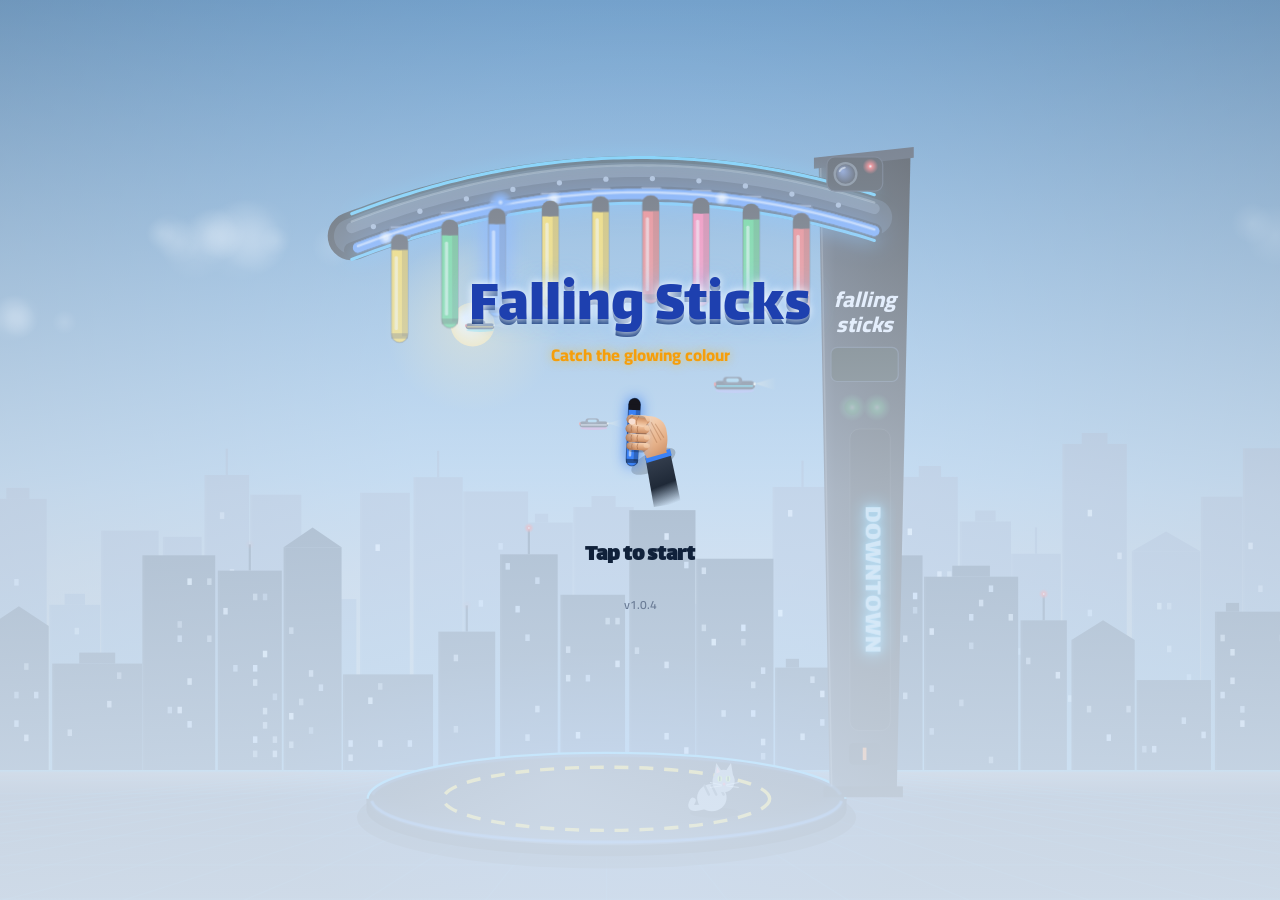
==== commit 16b7cc1f: "Falling Sticks 1.0.4: hidden electric line half a stick under the sticks - The electric zone is an i" ====
--- a/index.html
+++ b/index.html
@@ -509,7 +509,7 @@
    ===================================================================== */
 
 /* ============================ 1. CONFIG ============================ */
-const VERSION = '1.0.2';
+const VERSION = '1.0.4';
 
 /** Central tuning table. Change numbers here, not inside the code. */
 const CFG = {
@@ -546,7 +546,7 @@
   quick: { frac: .34, bonus: 5 },                       // "Quick!" = caught in the first third of the fall (+bonus × multiplier)
   drone: { from: 16, every: [20, 30], speed: .17, slow: 3, slowScale: .55, magnet: 5, magnetMul: 2.6, x2: 10 },
   mascotInPlay: false,                          // Bebo the robot was removed in 2.11 (user decision); the companion pet shows on the map, profile and end screens
-  zap: { from: 12, zone: .14 },                        // electrified zone: a falling stick can't be grabbed in the first 14% of its drop (half with assist); a grab there = zap, combo lost, no heart lost
+  zap: { from: 12, below: [.5, .5], ramp: [12, 30], assist: .5, show: 1.3 },   // electric zone: an invisible line `below` stick lengths under the hanging sticks (×assist); a grab above it = zap (combo lost, no heart lost) and the line flashes up for `show` s
   feint: { from: 18, chance: .22, ramp: .003, max: .5, two: .35, bait: .7 },   // fake shakes: chance per drop (+ramp per level), sometimes 2, mostly in the target colour
   spring: { from: 3, early: 15, dur: 10, first: [4, 7], passes: 2 },   // bouncy springs power-up: a drone brings it once per level in levels from..early, later it is one of the drone powers
   review: { first: 3, gap: [10, 18], days: 2, max: 5 },              // Play rating card: first after a 2+ star win from level 3, then every 10-18 levels (2+ days apart), at most 5 times
@@ -803,7 +803,7 @@
     in_bomb: 'القنابل', in_bombD: 'العصا السودا بعلامة التحذير ممنوع تلمسها! خلّيها تقع.',
     in_shift: 'العصي المتلوّنة', in_shiftD: 'العصا اللي إلها لمعة قوس قزح بتغيّر لونها وهي نازلة — شوف لونها الأخير.',
     in_boss: 'مرحلة الزعيم 👑', in_bossD: 'هدف أكبر وسرعة أعلى. اهزمه عشان تفتح العالم الجاي!',
-    tips: ['نصيحة: المس العصا من نصّها — منطقة اللمس واسعة.', 'نصيحة: الكومبو بينكسر مع أي غلطة، فما تستعجل.', 'نصيحة: العصا بتهتز قبل ما تنزل — هاي إشارتك!', 'نصيحة: العصي الملوّنة المعلّقة ديكور، لونها الحقيقي بيبين لما تهتز.', 'نصيحة: فعّل وضع عمى الألوان من الإعدادات لو بدك رموز ● ▲ ■.', 'نصيحة: الذهبية بتبطّئ الوقت — استغلها!', 'نصيحة: ارجع كل يوم للمكافأة اليومية والتحدي اليومي.', 'نصيحة: بنمط التدريب بتقدر تجرّب أي مرحلة فتحتها بدون خسارة.', 'نصيحة: اجمع عملات وغيّر شكل العصي والمنصة من المتجر.', 'نصيحة: لما يتغيّر لون القوس، العصي بتوقف لحظة — استعد!', 'نصيحة: إذا بتلعب بإيدك الشمال، فعّل وضع اليد اليسرى.', 'نصيحة: ثلاث نجوم = ولا قلب ضايع.', 'نصيحة: المس العصا نفسها — اللمس صار دقيق.', 'نصيحة: المس الدرون عشان تاخد قوة خاصة.', 'نصيحة: البسّة ممكن ترجّع عصا وقعت منك — مرة وحدة بكل مرحلة.', 'نصيحة: امسكها أول ما تبطّل تطقطق كهربا = سريع! ونقاط زيادة.', 'نصيحة: عندك مهام يومية جديدة كل يوم من زر 📋.'],
+    tips: ['نصيحة: المس العصا من نصّها — منطقة اللمس واسعة.', 'نصيحة: الكومبو بينكسر مع أي غلطة، فما تستعجل.', 'نصيحة: العصا بتهتز قبل ما تنزل — هاي إشارتك!', 'نصيحة: العصي الملوّنة المعلّقة ديكور، لونها الحقيقي بيبين لما تهتز.', 'نصيحة: فعّل وضع عمى الألوان من الإعدادات لو بدك رموز ● ▲ ■.', 'نصيحة: الذهبية بتبطّئ الوقت — استغلها!', 'نصيحة: ارجع كل يوم للمكافأة اليومية والتحدي اليومي.', 'نصيحة: بنمط التدريب بتقدر تجرّب أي مرحلة فتحتها بدون خسارة.', 'نصيحة: اجمع عملات وغيّر شكل العصي والمنصة من المتجر.', 'نصيحة: لما يتغيّر لون القوس، العصي بتوقف لحظة — استعد!', 'نصيحة: إذا بتلعب بإيدك الشمال، فعّل وضع اليد اليسرى.', 'نصيحة: ثلاث نجوم = ولا قلب ضايع.', 'نصيحة: المس العصا نفسها — اللمس صار دقيق.', 'نصيحة: المس الدرون عشان تاخد قوة خاصة.', 'نصيحة: البسّة ممكن ترجّع عصا وقعت منك — مرة وحدة بكل مرحلة.', 'نصيحة: امسك العصا أول ما تبطّل تطقطق كهربا = سريع! ونقاط زيادة.', 'نصيحة: عندك مهام يومية جديدة كل يوم من زر 📋.'],
     cheer: ['إيدك سريعة! ⚡', 'ولا أروع! 🔥', 'بطل الأركيد! 🕹️', 'كمّل هيك! 💪', 'عيونك صقر! 🦅', 'ممتاز يا معلّم! ⭐', 'ما في أسرع منك! 🚀', 'أداء نظيف! ✨'],
     loseMsg: ['قرّبت! جرّب كمان مرة 💪', 'ولا يهمك، المرة الجاية بتزبط!', 'ركّز على لون القوس 👀', 'خذ نفس وارجع أقوى!'],
     bHappy: ['ياي!', 'ممتاز!', 'واو!', 'حلو!'], bSad: ['أوف!', 'آخ!', 'لا لا!'], bCombo: ['كومبو! 🔥', 'نار! 🔥', 'كمّل!'], bSwitch: ['انتبه! 🔄'], bGold: ['ذهب! ✨'], bBomb: ['بوم! 💥'], bWin: ['فزنا! 🎉', 'يا سلام!'], bLose: ['المرة الجاية!'],
@@ -827,7 +827,7 @@
     petPick: 'اختار', petOn: 'معك ✓', petName: 'الاسم', petAcc: 'الإكسسوارات', petSave: 'كواك! كمان مرة!', petCalm: 'روّق…', it_pet_none: 'بدون', it_pet_bow: 'فيونكة',
     it_pet_collar: 'طوق', it_pet_party: 'طاقية حفلة', it_pet_crown: 'تاج',
     rotate: 'لفّ جوالك بالطول عشان تلعب',
-    clog: [['1.0.2', 'منطقة مكهربة من المرحلة 12: العصا أول ما تنزل بتطقطق كهربا، وإذا مسكتها فيها بتنصعق وبيروح الكومبو.'], ['1.0.1', 'لعب أنعم على الجوال بدون تعليق، وعصي الحياة صار لونها نفس لون الهدف.'], ['1.0.0', 'أول إطلاق: 150 مرحلة في 10 عوالم نيون وزعيم كل 15 مرحلة، أوضاع لا نهائي والتحدي اليومي والتمرين، حيوانات رفيقة إلها مهارات، زنبركات، مراحل فلاش الكاميرا ⚡، متجر وألبوم ملصقات وإنجازات — وكلها بتشتغل بدون نت.']],
+    clog: [['1.0.4', 'خط الكهربا صار مخفي، وبيبيّن بس لما تنصعق، وصار على بعد نص عصا تحت العصي بكل المراحل.'], ['1.0.3', 'المنطقة المكهربة صارت خط كهربا أزرق تحت العصي: أي عصا بتمسكها فوقه بتصعقك. الخط بينزل شوي شوي لحد المرحلة 30.'], ['1.0.2', 'منطقة مكهربة من المرحلة 12: العصا أول ما تنزل بتطقطق كهربا، وإذا مسكتها فيها بتنصعق وبيروح الكومبو.'], ['1.0.1', 'لعب أنعم على الجوال بدون تعليق، وعصي الحياة صار لونها نفس لون الهدف.'], ['1.0.0', 'أول إطلاق: 150 مرحلة في 10 عوالم نيون وزعيم كل 15 مرحلة، أوضاع لا نهائي والتحدي اليومي والتمرين، حيوانات رفيقة إلها مهارات، زنبركات، مراحل فلاش الكاميرا ⚡، متجر وألبوم ملصقات وإنجازات — وكلها بتشتغل بدون نت.']],
     gift: 'المكافأة', mins: '{0} د', hours: '{0} س {1} د',
     pw_spring: 'زنبركات!', pw_heart: '+1 ❤️', pw_slow: 'إبطاء!', pw_magnet: 'مغناطيس!', pw_x2: 'نقاط ×2', quick: 'سريع!', catSave: 'البسّة رجّعتها! 🐾', enraged: 'الزعيم عصّب! 😡',
     bossName: 'زعيم {0}', hudSurvive: 'صمود · {0} ث', survivedN: 'صمدت {0} من {1} ثانية',
@@ -836,7 +836,7 @@
     in_drone: 'الدرون والقوى الخاصة', in_droneD: 'كل شوي بيمرق درون شايل قوة خاصة: قلب، إبطاء، مغناطيس أو نقاط ×2. المسه عشان تاخدها!',
     in_feint: 'اهتزاز مخادع', in_feintD: 'انتبه: أحياناً كذا عصا بتهتز مع بعض، بس وحدة بس بتنزل فعلاً. لا تستعجل، استنى لحد ما تنزل!',
     in_flash: 'فلاش الكاميرا ⚡', in_flashD: 'كاميرا الماكينة بتضرب فلاش قوي كل كم ثانية وبتعمي الشاشة لحظة. لما تشوف العدسة بتلمع، تذكّر وين العصا وامسكها!',
-    in_zap: 'منطقة مكهربة ⚡', in_zapD: 'أول ما تنزل العصا بتكون مكهربة! إذا مسكتها وهي بتطقطق كهربا بتنصعق وبيروح الكومبو. استنى لحد ما تبطّل تطقطق، وبعدين امسكها.', zap: 'صعقة! ⚡',
+    in_zap: 'منطقة مكهربة ⚡', in_zapD: 'تحت العصي المعلّقة في خط كهربا مخفي. إذا مسكت عصا وهي لسا فوقه بتنصعق وبيروح الكومبو، والخط بيبيّن لحظة. استنى العصا تنزل شوي وتبطّل تطقطق، وبعدين امسكها.', zap: 'صعقة! ⚡',
     in_cat: 'بسّة الحارة', in_catD: 'بسّة بتتمشى على المنصة. إذا وقعت عصا الهدف عليها بترجّعها لفوق مرة وحدة بكل مرحلة، والذهبية عليها بتعطيك عملات. ولو لمستها… بتخرخر 😺',
     in_survive: 'مرحلة صمود ⏳', in_surviveD: 'ما في عدد مسكات مطلوب — بس اصمد لآخر الوقت بدون ما تخسر كل قلوبك.',
     in_goldRain: 'مطر ذهبي 💰', in_goldRainD: 'العصي الذهبية بتنزل كتير بهالمرحلة — كل وحدة بنقطتين وبتبطّئ الوقت!',
@@ -900,7 +900,7 @@
     in_bomb: 'Bombs', in_bombD: 'Never touch the black stick with the warning sign! Let it fall.',
     in_shift: 'Shifting sticks', in_shiftD: 'Sticks with a rainbow shimmer change colour mid-fall — watch their final colour.',
     in_boss: 'Boss level 👑', in_bossD: 'Bigger goal, higher speed. Beat it to open the next world!',
-    tips: ['Tip: tap the middle of the stick — the touch area is generous.', 'Tip: any mistake breaks your combo, so stay calm.', 'Tip: sticks shake before they drop — that\'s your cue!', 'Tip: hanging sticks are decoration; the real colour shows when they shake.', 'Tip: turn on colour-blind mode in Settings for ● ▲ ■ symbols.', 'Tip: golden sticks slow time — use it!', 'Tip: come back daily for the reward and daily challenge.', 'Tip: Practice mode lets you replay any unlocked level without losing.', 'Tip: earn coins and restyle sticks and platform in the Shop.', 'Tip: when the arch changes colour, sticks pause briefly — get ready!', 'Tip: playing left-handed? Turn on left-handed mode.', 'Tip: three stars = no hearts lost.', 'Tip: tap the stick itself — touch is precise now.', 'Tip: tap the drone to grab a power.', 'Tip: the cat can bat a dropped stick back up — once per level.', 'Tip: grab it right after the sparks stop for a Quick! bonus.', 'Tip: new daily missions every day from the 📋 button.'],
+    tips: ['Tip: tap the middle of the stick — the touch area is generous.', 'Tip: any mistake breaks your combo, so stay calm.', 'Tip: sticks shake before they drop — that\'s your cue!', 'Tip: hanging sticks are decoration; the real colour shows when they shake.', 'Tip: turn on colour-blind mode in Settings for ● ▲ ■ symbols.', 'Tip: golden sticks slow time — use it!', 'Tip: come back daily for the reward and daily challenge.', 'Tip: Practice mode lets you replay any unlocked level without losing.', 'Tip: earn coins and restyle sticks and platform in the Shop.', 'Tip: when the arch changes colour, sticks pause briefly — get ready!', 'Tip: playing left-handed? Turn on left-handed mode.', 'Tip: three stars = no hearts lost.', 'Tip: tap the stick itself — touch is precise now.', 'Tip: tap the drone to grab a power.', 'Tip: the cat can bat a dropped stick back up — once per level.', 'Tip: grab a stick right after the sparks stop for a Quick! bonus.', 'Tip: new daily missions every day from the 📋 button.'],
     cheer: ['Lightning hands! ⚡', 'Awesome! 🔥', 'Arcade hero! 🕹️', 'Keep it up! 💪', 'Eagle eyes! 🦅', 'Superb! ⭐', 'Nobody\'s faster! 🚀', 'Clean run! ✨'],
     loseMsg: ['So close! Try again 💪', 'No worries, next time!', 'Keep your eyes on the arch 👀', 'Breathe and come back stronger!'],
     bHappy: ['Yay!', 'Great!', 'Wow!', 'Nice!'], bSad: ['Oof!', 'Ouch!', 'No no!'], bCombo: ['Combo! 🔥', 'On fire! 🔥', 'Keep going!'], bSwitch: ['Heads up! 🔄'], bGold: ['Gold! ✨'], bBomb: ['Boom! 💥'], bWin: ['We won! 🎉', 'Yes!'], bLose: ['Next time!'],
@@ -924,7 +924,7 @@
     petPick: 'Choose', petOn: 'With you ✓', petName: 'Name', petAcc: 'Accessories', petSave: 'Quack! Again!', petCalm: 'Calm…', it_pet_none: 'None',
     it_pet_bow: 'Bow', it_pet_collar: 'Collar', it_pet_party: 'Party hat', it_pet_crown: 'Crown',
     rotate: 'Turn your phone upright to play',
-    clog: [['1.0.2', 'Electric zone from level 12: a stick crackles right after it drops, grab it then and you get zapped and lose your combo.'], ['1.0.1', 'Smoother play on phones (no more hitches), and the life sticks now take the colour you must catch.'], ['1.0.0', 'First release: 150 levels in 10 neon worlds with a boss every 15th level, Endless, Daily and Practice modes, companion pets with skills, bouncy springs, camera-flash levels ⚡, a shop, a sticker album and achievements — all playable offline.']],
+    clog: [['1.0.4', 'The electric line is now hidden and only lights up when you get zapped; it sits half a stick under the sticks in every level.'], ['1.0.3', 'The electric zone is now a blue safety line under the sticks: grab above it and you get zapped. The line moves lower until level 30.'], ['1.0.2', 'Electric zone from level 12: a stick crackles right after it drops, grab it then and you get zapped and lose your combo.'], ['1.0.1', 'Smoother play on phones (no more hitches), and the life sticks now take the colour you must catch.'], ['1.0.0', 'First release: 150 levels in 10 neon worlds with a boss every 15th level, Endless, Daily and Practice modes, companion pets with skills, bouncy springs, camera-flash levels ⚡, a shop, a sticker album and achievements — all playable offline.']],
     gift: 'Reward', mins: '{0}m', hours: '{0}h {1}m',
     pw_spring: 'Springs!', pw_heart: '+1 ❤️', pw_slow: 'Slow-mo!', pw_magnet: 'Magnet!', pw_x2: 'Double points!', quick: 'Quick!', catSave: 'The cat saved it! 🐾', enraged: 'The boss is furious! 😡',
     bossName: 'Boss of {0}', hudSurvive: 'Survive · {0}s', survivedN: 'Survived {0} of {1} s',
@@ -933,7 +933,7 @@
     in_drone: 'Drones & powers', in_droneD: 'Now and then a drone flies by carrying a power: a heart, slow-mo, a magnet or double points. Tap it to grab it!',
     in_feint: 'Fake shakes', in_feintD: 'Watch out: sometimes several sticks shake, but only one really falls. Don’t tap too soon — wait until it drops!',
     in_flash: 'Camera flash ⚡', in_flashD: 'The machine’s camera fires a bright flash every few seconds and blinds the screen for a moment. When the lens starts to glow, remember where the stick is and grab it!',
-    in_zap: 'Electric zone ⚡', in_zapD: 'A stick is electrified right after it drops! Grab it while it crackles and you get zapped and lose your combo. Wait until the sparks stop, then grab it.', zap: 'Zap! ⚡',
+    in_zap: 'Electric zone ⚡', in_zapD: 'Just under the hanging sticks there is a hidden electric line. Grab a stick while it is still above it and you get zapped, lose your combo, and the line lights up. Let the stick drop a little until the sparks stop, then grab it.', zap: 'Zap! ⚡',
     in_cat: 'The street cat', in_catD: 'A cat strolls across the platform. If a target stick lands on it, it bats it back up once per level, and a golden stick on it gives coins. Pet it… it purrs 😺',
     in_survive: 'Survival level ⏳', in_surviveD: 'No catch goal — just survive until the timer ends without losing all your hearts.',
     in_goldRain: 'Golden rain 💰', in_goldRainD: 'Golden sticks fall all the time here — each is worth two and slows time!',
@@ -1050,7 +1050,7 @@
     petLock: 'Débloqué au niveau {0}', petPick: 'Choisir', petOn: 'Avec toi ✓', petName: 'Nom', petAcc: 'Accessoires', petSave: 'Coin ! Encore !',
     petCalm: 'Calme…', it_pet_none: 'Aucun', it_pet_bow: 'Nœud', it_pet_collar: 'Collier', it_pet_party: 'Chapeau de fête', it_pet_crown: 'Couronne',
     rotate: 'Tourne ton téléphone en portrait pour jouer',
-    clog: [['1.0.2', 'Zone électrique dès le niveau 12 : un bâton crépite juste après sa chute, l’attraper à ce moment-là fait perdre le combo.'], ['1.0.1', 'Jeu plus fluide sur téléphone (sans saccades) et les bâtons de vie prennent la couleur à attraper.'], ['1.0.0', 'Première version : 150 niveaux dans 10 mondes néon avec un boss tous les 15 niveaux, modes Infini, Défi du jour et Entraînement, compagnons avec des talents, ressorts rebondissants, niveaux flash ⚡, boutique, album d’autocollants et succès — le tout hors ligne.']],
+    clog: [['1.0.4', 'La ligne électrique est maintenant cachée et ne s’allume que si tu prends une décharge ; elle est à une demi-longueur sous les bâtons.'], ['1.0.3', 'La zone électrique devient une ligne bleue sous les bâtons : attrape au-dessus et tu prends une décharge. La ligne descend jusqu’au niveau 30.'], ['1.0.2', 'Zone électrique dès le niveau 12 : un bâton crépite juste après sa chute, l’attraper à ce moment-là fait perdre le combo.'], ['1.0.1', 'Jeu plus fluide sur téléphone (sans saccades) et les bâtons de vie prennent la couleur à attraper.'], ['1.0.0', 'Première version : 150 niveaux dans 10 mondes néon avec un boss tous les 15 niveaux, modes Infini, Défi du jour et Entraînement, compagnons avec des talents, ressorts rebondissants, niveaux flash ⚡, boutique, album d’autocollants et succès — le tout hors ligne.']],
     gift: 'Récompense', mins: '{0} min', hours: '{0} h {1} min',
     pw_spring: 'Ressorts !', pw_heart: '+1 ❤️', pw_slow: 'Ralenti !', pw_magnet: 'Aimant !', pw_x2: 'Points doublés !', quick: 'Rapide !', catSave: 'Le chat l’a sauvé ! 🐾', enraged: 'Le boss est furieux ! 😡',
     bossName: 'Boss : {0}', hudSurvive: 'Survie · {0} s', survivedN: 'Survie : {0} s sur {1}',
@@ -1059,7 +1059,7 @@
     in_drone: 'Drones et pouvoirs', in_droneD: 'De temps en temps, un drone passe avec un pouvoir : un cœur, un ralenti, un aimant ou des points doublés. Touche-le pour l’attraper !',
     in_feint: 'Fausses secousses', in_feintD: 'Attention : parfois plusieurs bâtons tremblent, mais un seul tombe vraiment. Ne touche pas trop tôt, attends qu’il tombe !',
     in_flash: 'Flash photo ⚡', in_flashD: 'La caméra de la machine lance un flash éblouissant toutes les quelques secondes. Quand l’objectif s’allume, retiens où est le bâton et attrape-le !',
-    in_zap: 'Zone électrique ⚡', in_zapD: 'Un bâton est électrifié juste après sa chute ! Si tu l’attrapes pendant qu’il crépite, tu prends une décharge et tu perds ton combo. Attends que les étincelles s’arrêtent.', zap: 'Zap ! ⚡',
+    in_zap: 'Zone électrique ⚡', in_zapD: 'Juste sous les bâtons suspendus se cache une ligne électrique. Attrape un bâton au-dessus et tu prends une décharge, tu perds ton combo et la ligne s’allume. Laisse-le descendre un peu, jusqu’à la fin des étincelles.', zap: 'Zap ! ⚡',
     in_cat: 'Le chat des rues', in_catD: 'Un chat se balade sur la plateforme. Si un bâton cible tombe sur lui, il le renvoie en l’air une fois par niveau, et un bâton doré sur lui donne des pièces. Caresse-le… il ronronne 😺',
     in_survive: 'Niveau survie ⏳', in_surviveD: 'Pas d’objectif de prises — survis jusqu’à la fin du chrono sans perdre tous tes cœurs.',
     in_goldRain: 'Pluie d’or 💰', in_goldRainD: 'Ici, les bâtons dorés tombent sans arrêt — chacun compte double et ralentit le temps !',
@@ -1164,7 +1164,7 @@
     petLock: 'Se desbloquea en el nivel {0}', petPick: 'Elegir', petOn: 'Contigo ✓', petName: 'Nombre', petAcc: 'Accesorios', petSave: '¡Cuac! ¡Otra vez!',
     petCalm: 'Calma…', it_pet_none: 'Ninguno', it_pet_bow: 'Lazo', it_pet_collar: 'Collar', it_pet_party: 'Gorro de fiesta', it_pet_crown: 'Corona',
     rotate: 'Gira el móvil en vertical para jugar',
-    clog: [['1.0.2', 'Zona eléctrica desde el nivel 12: el palito chispea justo al caer, si lo agarras entonces pierdes el combo.'], ['1.0.1', 'Juego más fluido en el móvil (sin tirones) y los palitos de vida toman el color que debes atrapar.'], ['1.0.0', 'Primera versión: 150 niveles en 10 mundos neón con un jefe cada 15 niveles, modos Infinito, Reto diario y Práctica, mascotas con habilidades, resortes saltarines, niveles con flash ⚡, tienda, álbum de pegatinas y logros, todo sin conexión.']],
+    clog: [['1.0.4', 'La línea eléctrica ahora está oculta y solo se ilumina cuando recibes una descarga; está a medio palito bajo los palitos.'], ['1.0.3', 'La zona eléctrica ahora es una línea azul bajo los palitos: si agarras por encima, te da una descarga. La línea baja hasta el nivel 30.'], ['1.0.2', 'Zona eléctrica desde el nivel 12: el palito chispea justo al caer, si lo agarras entonces pierdes el combo.'], ['1.0.1', 'Juego más fluido en el móvil (sin tirones) y los palitos de vida toman el color que debes atrapar.'], ['1.0.0', 'Primera versión: 150 niveles en 10 mundos neón con un jefe cada 15 niveles, modos Infinito, Reto diario y Práctica, mascotas con habilidades, resortes saltarines, niveles con flash ⚡, tienda, álbum de pegatinas y logros, todo sin conexión.']],
     gift: 'Premio', mins: '{0} min', hours: '{0} h {1} min',
     pw_spring: '¡Resortes!', pw_heart: '+1 ❤️', pw_slow: '¡Cámara lenta!', pw_magnet: '¡Imán!', pw_x2: '¡Puntos dobles!', quick: '¡Rápido!', catSave: '¡El gato lo salvó! 🐾', enraged: '¡El jefe está furioso! 😡',
     bossName: 'Jefe de {0}', hudSurvive: 'Sobrevive · {0}s', survivedN: 'Sobreviviste {0} de {1} s',
@@ -1173,7 +1173,7 @@
     in_drone: 'Drones y poderes', in_droneD: 'De vez en cuando pasa un dron con un poder: un corazón, cámara lenta, un imán o puntos dobles. ¡Tócalo para agarrarlo!',
     in_feint: 'Temblores falsos', in_feintD: 'Ojo: a veces tiemblan varios palitos, pero solo uno cae de verdad. No toques antes de tiempo, ¡espera a que caiga!',
     in_flash: 'Flash de cámara ⚡', in_flashD: 'La cámara de la máquina lanza un flash cegador cada pocos segundos. Cuando el lente empiece a brillar, ¡recuerda dónde está el palito y atrápalo!',
-    in_zap: 'Zona eléctrica ⚡', in_zapD: '¡Un palito está electrificado justo después de caer! Si lo agarras mientras chispea, te da una descarga y pierdes el combo. Espera a que paren las chispas.', zap: '¡Zap! ⚡',
+    in_zap: 'Zona eléctrica ⚡', in_zapD: 'Justo debajo de los palitos colgados hay una línea eléctrica oculta. Si agarras uno por encima, te da una descarga, pierdes el combo y la línea se ilumina. Deja que baje un poco hasta que paren las chispas.', zap: '¡Zap! ⚡',
     in_cat: 'El gato callejero', in_catD: 'Un gato pasea por la plataforma. Si un palito objetivo cae sobre él, lo devuelve hacia arriba una vez por nivel, y un palito dorado sobre él da monedas. Acarícialo… ¡ronronea! 😺',
     in_survive: 'Nivel de supervivencia ⏳', in_surviveD: 'Sin meta de atrapadas: solo sobrevive hasta que acabe el tiempo sin perder todos tus corazones.',
     in_goldRain: 'Lluvia dorada 💰', in_goldRainD: 'Aquí caen palitos dorados todo el tiempo. ¡Cada uno vale por dos y frena el tiempo!',
@@ -1277,7 +1277,7 @@
     petLock: 'Desbloqueia no nível {0}', petPick: 'Escolher', petOn: 'Com você ✓', petName: 'Nome', petAcc: 'Acessórios', petSave: 'Quac! De novo!',
     petCalm: 'Calma…', it_pet_none: 'Nenhum', it_pet_bow: 'Laço', it_pet_collar: 'Coleira', it_pet_party: 'Chapéu de festa', it_pet_crown: 'Coroa',
     rotate: 'Vire o celular na vertical para jogar',
-    clog: [['1.0.2', 'Zona elétrica a partir do nível 12: o palito solta faíscas logo ao cair, pegar nessa hora faz perder o combo.'], ['1.0.1', 'Jogo mais suave no celular (sem travadas) e os palitos de vida ficam da cor que você deve pegar.'], ['1.0.0', 'Primeira versão: 150 níveis em 10 mundos neon com um chefe a cada 15 níveis, modos Infinito, Desafio diário e Treino, bichinhos com habilidades, molas saltitantes, níveis com flash ⚡, loja, álbum de figurinhas e conquistas — tudo offline.']],
+    clog: [['1.0.4', 'A linha elétrica agora fica escondida e só acende quando você leva choque; ela fica meio palito abaixo dos palitos.'], ['1.0.3', 'A zona elétrica agora é uma linha azul embaixo dos palitos: pegar acima dela dá choque. A linha desce até o nível 30.'], ['1.0.2', 'Zona elétrica a partir do nível 12: o palito solta faíscas logo ao cair, pegar nessa hora faz perder o combo.'], ['1.0.1', 'Jogo mais suave no celular (sem travadas) e os palitos de vida ficam da cor que você deve pegar.'], ['1.0.0', 'Primeira versão: 150 níveis em 10 mundos neon com um chefe a cada 15 níveis, modos Infinito, Desafio diário e Treino, bichinhos com habilidades, molas saltitantes, níveis com flash ⚡, loja, álbum de figurinhas e conquistas — tudo offline.']],
     gift: 'Prêmio', mins: '{0}min', hours: '{0}h {1}min',
     pw_spring: 'Molas!', pw_heart: '+1 ❤️', pw_slow: 'Câmera lenta!', pw_magnet: 'Ímã!', pw_x2: 'Pontos em dobro!', quick: 'Rápido!', catSave: 'O gato salvou! 🐾', enraged: 'O chefão está furioso! 😡',
     bossName: 'Chefão · {0}', hudSurvive: 'Sobreviva · {0}s', survivedN: 'Sobreviveu {0} de {1} s',
@@ -1286,7 +1286,7 @@
     in_drone: 'Drones e poderes', in_droneD: 'De vez em quando passa um drone carregando um poder: um coração, câmera lenta, um ímã ou pontos em dobro. Toque nele para pegar!',
     in_feint: 'Tremidas falsas', in_feintD: 'Atenção: às vezes vários palitos tremem, mas só um cai de verdade. Não toque cedo demais, espere ele cair!',
     in_flash: 'Flash da câmera ⚡', in_flashD: 'A câmera da máquina dispara um flash forte a cada poucos segundos e ofusca a tela por um instante. Quando a lente brilhar, lembre onde está o palito e pegue!',
-    in_zap: 'Zona elétrica ⚡', in_zapD: 'Um palito fica eletrificado logo depois de cair! Se você pegar enquanto ele solta faíscas, leva um choque e perde o combo. Espere as faíscas pararem.', zap: 'Choque! ⚡',
+    in_zap: 'Zona elétrica ⚡', in_zapD: 'Logo abaixo dos palitos pendurados há uma linha elétrica escondida. Pegar um acima dela dá choque, faz perder o combo e a linha acende. Deixe o palito descer um pouco até as faíscas pararem.', zap: 'Choque! ⚡',
     in_cat: 'O gato de rua', in_catD: 'Um gato passeia pela plataforma. Se um bastão-alvo cair nele, ele joga o bastão de volta pra cima uma vez por nível, e um bastão dourado nele dá moedas. Faça carinho… ele ronrona 😺',
     in_survive: 'Nível de sobrevivência ⏳', in_surviveD: 'Sem meta de capturas — só sobreviva até o tempo acabar sem perder todos os corações.',
     in_goldRain: 'Chuva dourada 💰', in_goldRainD: 'Aqui caem bastões dourados o tempo todo — cada um vale dois e deixa o tempo lento!',
@@ -1390,7 +1390,7 @@
     petLock: 'Seviye {0}’da açılır', petPick: 'Seç', petOn: 'Seninle ✓', petName: 'İsim', petAcc: 'Aksesuarlar', petSave: 'Vak! Bir daha!', petCalm: 'Sakin…',
     it_pet_none: 'Yok', it_pet_bow: 'Fiyonk', it_pet_collar: 'Tasma', it_pet_party: 'Parti şapkası', it_pet_crown: 'Taç',
     rotate: 'Oynamak için telefonunu dik tut',
-    clog: [['1.0.2', '12. seviyeden itibaren elektrikli bölge: çubuk düşer düşmez çıtırdar, o anda yakalarsan kombo gider.'], ['1.0.1', 'Telefonda daha akıcı oyun (takılma yok) ve can çubukları yakalaman gereken rengi alıyor.'], ['1.0.0', 'İlk sürüm: 10 neon dünyada 150 seviye ve her 15 seviyede bir boss, Sonsuz, Günlük meydan okuma ve Antrenman modları, yetenekli evcil dostlar, zıplayan yaylar, kamera flaşlı seviyeler ⚡, mağaza, çıkartma albümü ve başarımlar — hepsi çevrimdışı.']],
+    clog: [['1.0.4', 'Elektrik çizgisi artık gizli ve sadece çarpıldığında yanıyor; her seviyede çubukların yarım boy altında.'], ['1.0.3', 'Elektrikli bölge artık çubukların altında mavi bir çizgi: üstünde yakalarsan çarpılırsın. Çizgi 30. seviyeye kadar aşağı iner.'], ['1.0.2', '12. seviyeden itibaren elektrikli bölge: çubuk düşer düşmez çıtırdar, o anda yakalarsan kombo gider.'], ['1.0.1', 'Telefonda daha akıcı oyun (takılma yok) ve can çubukları yakalaman gereken rengi alıyor.'], ['1.0.0', 'İlk sürüm: 10 neon dünyada 150 seviye ve her 15 seviyede bir boss, Sonsuz, Günlük meydan okuma ve Antrenman modları, yetenekli evcil dostlar, zıplayan yaylar, kamera flaşlı seviyeler ⚡, mağaza, çıkartma albümü ve başarımlar — hepsi çevrimdışı.']],
     gift: 'Ödül', mins: '{0}dk', hours: '{0}sa {1}dk',
     pw_spring: 'Yaylar!', pw_heart: '+1 ❤️', pw_slow: 'Ağır çekim!', pw_magnet: 'Mıknatıs!', pw_x2: 'Çift puan!', quick: 'Hızlı!', catSave: 'Kedi kurtardı! 🐾', enraged: 'Boss çok öfkeli! 😡',
     bossName: '{0} Bossu', hudSurvive: 'Hayatta kal · {0}sn', survivedN: 'Dayandın: {0}/{1} sn',
@@ -1399,7 +1399,7 @@
     in_drone: 'Dronlar ve güçler', in_droneD: 'Arada bir güç taşıyan bir dron geçer: kalp, ağır çekim, mıknatıs veya çift puan. Kapmak için ona dokun!',
     in_feint: 'Sahte titreme', in_feintD: 'Dikkat: bazen birkaç çubuk birlikte titrer ama sadece biri gerçekten düşer. Erken dokunma, düşmesini bekle!',
     in_flash: 'Kamera flaşı ⚡', in_flashD: 'Makinenin kamerası birkaç saniyede bir parlak bir flaş patlatır ve ekranı bir an kör eder. Mercek parlamaya başlayınca çubuğun yerini aklında tut ve yakala!',
-    in_zap: 'Elektrikli bölge ⚡', in_zapD: 'Çubuk düştüğü anda elektriklidir! Çıtırdarken yakalarsan çarpılırsın ve komboyu kaybedersin. Kıvılcımlar bitene kadar bekle, sonra yakala.', zap: 'Çarptı! ⚡',
+    in_zap: 'Elektrikli bölge ⚡', in_zapD: 'Asılı çubukların hemen altında gizli bir elektrik çizgisi var. Çubuğu çizginin üstündeyken yakalarsan çarpılırsın, kombo gider ve çizgi yanar. Kıvılcımlar bitene kadar biraz düşmesini bekle.', zap: 'Çarptı! ⚡',
     in_cat: 'Sokak kedisi', in_catD: 'Bir kedi platformda geziniyor. Hedef çubuk üstüne düşerse seviye başına bir kez onu geri yukarı sektirir; üstüne düşen altın çubuk ise jeton verir. Onu sev… mırlar 😺',
     in_survive: 'Hayatta kalma seviyesi ⏳', in_surviveD: 'Yakalama hedefi yok — tüm kalplerini kaybetmeden süre bitene kadar dayan.',
     in_goldRain: 'Altın yağmuru 💰', in_goldRainD: 'Burada sürekli altın çubuk yağar — her biri iki değerinde ve zamanı yavaşlatır!',
@@ -1502,7 +1502,7 @@
     petLock: 'Terbuka di level {0}', petPick: 'Pilih', petOn: 'Bersamamu ✓', petName: 'Nama', petAcc: 'Aksesori', petSave: 'Kwek! Lagi!', petCalm: 'Tenang…',
     it_pet_none: 'Tidak ada', it_pet_bow: 'Pita', it_pet_collar: 'Kalung', it_pet_party: 'Topi pesta', it_pet_crown: 'Mahkota',
     rotate: 'Putar ponsel ke posisi tegak untuk bermain',
-    clog: [['1.0.2', 'Zona listrik mulai level 12: tongkat memercik tepat setelah jatuh, menangkapnya saat itu menghilangkan combo.'], ['1.0.1', 'Permainan lebih mulus di ponsel (tanpa patah-patah) dan tongkat nyawa mengikuti warna yang harus ditangkap.'], ['1.0.0', 'Rilis pertama: 150 level di 10 dunia neon dengan bos setiap 15 level, mode Tanpa Akhir, Tantangan Harian dan Latihan, hewan pendamping dengan keahlian, pegas memantul, level lampu kilat ⚡, toko, album stiker dan pencapaian — semua bisa dimainkan offline.']],
+    clog: [['1.0.4', 'Garis listrik sekarang tersembunyi dan hanya menyala saat kamu kesetrum; letaknya setengah tongkat di bawah tongkat di setiap level.'], ['1.0.3', 'Zona listrik sekarang berupa garis biru di bawah tongkat: tangkap di atasnya dan kamu kesetrum. Garisnya turun sampai level 30.'], ['1.0.2', 'Zona listrik mulai level 12: tongkat memercik tepat setelah jatuh, menangkapnya saat itu menghilangkan combo.'], ['1.0.1', 'Permainan lebih mulus di ponsel (tanpa patah-patah) dan tongkat nyawa mengikuti warna yang harus ditangkap.'], ['1.0.0', 'Rilis pertama: 150 level di 10 dunia neon dengan bos setiap 15 level, mode Tanpa Akhir, Tantangan Harian dan Latihan, hewan pendamping dengan keahlian, pegas memantul, level lampu kilat ⚡, toko, album stiker dan pencapaian — semua bisa dimainkan offline.']],
     gift: 'Hadiah', mins: '{0} mnt', hours: '{0} jam {1} mnt',
     pw_spring: 'Pegas!', pw_heart: '+1 ❤️', pw_slow: 'Gerak lambat!', pw_magnet: 'Magnet!', pw_x2: 'Poin ganda!', quick: 'Cepat!', catSave: 'Kucingnya menyelamatkan! 🐾', enraged: 'Bosnya marah besar! 😡',
     bossName: 'Bos {0}', hudSurvive: 'Bertahan · {0} dtk', survivedN: 'Bertahan {0} dari {1} dtk',
@@ -1511,7 +1511,7 @@
     in_drone: 'Drone & kekuatan', in_droneD: 'Sesekali drone terbang lewat membawa kekuatan: nyawa, gerak lambat, magnet, atau poin ganda. Ketuk untuk mengambilnya!',
     in_feint: 'Getaran palsu', in_feintD: 'Awas: kadang beberapa tongkat bergetar, tapi hanya satu yang benar-benar jatuh. Jangan ketuk terlalu cepat, tunggu sampai jatuh!',
     in_flash: 'Lampu kilat kamera ⚡', in_flashD: 'Kamera mesin menembakkan kilatan terang setiap beberapa detik dan menyilaukan layar sesaat. Saat lensa mulai bersinar, ingat posisi tongkat dan tangkap!',
-    in_zap: 'Zona listrik ⚡', in_zapD: 'Tongkat masih berlistrik tepat setelah jatuh! Kalau kamu tangkap saat masih memercik, kamu kesetrum dan combo hilang. Tunggu sampai percikannya berhenti.', zap: 'Kesetrum! ⚡',
+    in_zap: 'Zona listrik ⚡', in_zapD: 'Tepat di bawah tongkat yang tergantung ada garis listrik tersembunyi. Kalau kamu tangkap tongkat di atasnya, kamu kesetrum, combo hilang, dan garisnya menyala. Biarkan turun sedikit sampai percikannya berhenti.', zap: 'Kesetrum! ⚡',
     in_cat: 'Kucing jalanan', in_catD: 'Seekor kucing berjalan santai melintasi platform. Kalau tongkat target jatuh di atasnya, dia menepisnya kembali ke atas sekali per level, dan tongkat emas yang jatuh di atasnya memberi koin. Elus dia… dia mendengkur 😺',
     in_survive: 'Level bertahan ⏳', in_surviveD: 'Tanpa target tangkapan — cukup bertahan sampai waktu habis tanpa kehilangan semua nyawa.',
     in_goldRain: 'Hujan emas 💰', in_goldRainD: 'Tongkat emas terus berjatuhan di sini — masing-masing bernilai dua dan memperlambat waktu!',
@@ -2699,6 +2699,19 @@
   }
 }
 
+/** The electric zone: a faint haze under the arch and a glowing dashed safety line (grab sticks below it). */
+function zapZone(g, t, a) {
+  const u = V.u, x0 = V.sx - 10 * u, x1 = V.archEnd + 4 * u, n = 28, P = [];
+  for (let i = 0; i <= n; i++) { const x = x0 + (x1 - x0) * i / n; P.push(x, Game.zapY(x)); }
+  g.save(); g.globalAlpha = a;
+  g.beginPath(); g.moveTo(x0, arcY(x0) + 6 * u); for (let i = 0; i <= n; i++) { const x = x0 + (x1 - x0) * i / n; g.lineTo(x, arcY(x) + 6 * u); }
+  for (let i = n; i >= 0; i--) g.lineTo(P[i * 2], P[i * 2 + 1]); g.closePath();
+  g.fillStyle = 'rgba(56,189,248,.16)'; g.fill();
+  g.beginPath(); for (let i = 0; i <= n; i++) g[i ? 'lineTo' : 'moveTo'](P[i * 2], P[i * 2 + 1]);
+  g.lineCap = 'round'; g.strokeStyle = 'rgba(56,189,248,.28)'; g.lineWidth = 7 * u; g.stroke();
+  g.setLineDash([9 * u, 7 * u]); g.lineDashOffset = reduced() ? 0 : -t * 40 * u; g.strokeStyle = 'rgba(224,242,254,.85)'; g.lineWidth = 2 * u; g.stroke();
+  g.restore();
+}
 /** Electric crackle around a stick that is still in the electrified zone (never grab it there). */
 function zapArcs(g, x, y, len, u, now, hot) {
   if (reduced()) { g.strokeStyle = 'rgba(125,211,252,.85)'; g.lineWidth = 2 * u; g.strokeRect(x - V.stw / 2 - 3 * u, y - 3 * u, V.stw + 6 * u, len + 6 * u); return; }
@@ -2732,7 +2745,7 @@
     }
     const spr = stickSprite(hex, kind, glow, sym);
     if (s.st === ST.FALL && Game.L && Game.L.zap) {
-      if (Game.inZap(s)) zapArcs(g, x, y, len, u, now, s.zf > 0);
+      if (Game.inZap(s)) { const ly = Game.zapY(x); g.save(); g.beginPath(); g.rect(x - 30 * u, y - 20 * u, 60 * u, ly - y + 20 * u); g.clip(); zapArcs(g, x, y, len, u, now, s.zf > 0); g.restore(); }
       else if (!s.zx && !s.up && !s.bounced) { s.zx = 1; FX.burst(x, y + 6 * u, '#bae6fd', 6, 120 * u, 0, .25); }
       if (s.zf > 0) s.zf -= 1 / 60;
     }
@@ -2807,6 +2820,7 @@
     if (V.mBot > V.mTop) { blitPart(g, mc, 0, 0, V.W, V.mTop); blitPart(g, mc, V.mCol, V.mTop, V.W - V.mCol, V.mBot - V.mTop); blitPart(g, mc, 0, V.mBot, V.W, V.H - V.mBot); }
     else blit(g, mc, 0, 0, V.W, V.H);
     this.lights(g, tgt);
+    if (Game.zapShow > 0) { Game.zapShow -= dt; if (Game.zapOn()) zapZone(g, this.t, Math.min(1, Game.zapShow / .45)); }   // the line is invisible until you get zapped
     const dark = Game.mode === 'attract' ? 0 : Boss.dark();
     if (dark > 0) { g.globalAlpha = dark; g.fillStyle = '#02030a'; g.fillRect(-20, -20, V.W + 40, V.H + 40); g.globalAlpha = 1; }
     Boss.draw(g);
@@ -2938,7 +2952,7 @@
     this.spawnT = .9;
     for (const s of this.sticks) this.resetStick(s);
     FX.clear(); Glove.clear(); Mascot.set('idle', .1);
-    Drone.reset(); Springs.reset(); Cat.reset(); Pets.reset(); Boss.setup(); Flash.reset();
+    Drone.reset(); Springs.reset(); Cat.reset(); Pets.reset(); Boss.setup(); Flash.reset(); this.zapShow = 0;
     if (this.auto) prewarm(this.L);
     HUD.full();
   },
@@ -2949,7 +2963,7 @@
     this.ending = this.slowT = this.flash = this.shake = this.stopT = this.cflash = this.magnetT = this.x2T = this.springT = this.powSlowT = 0;
     this.pendingSwitch = false; this.rng = Math.random; this.attT = 1; this.target = 'b'; this.wind = 0; Music.intensity = 0;
     for (const s of this.sticks) this.resetStick(s);
-    FX.clear(); Glove.clear(); Drone.reset(); Springs.reset(); Cat.reset(); Pets.reset(); Boss.on = false; Boss.blackT = 0; Flash.reset();
+    FX.clear(); Glove.clear(); Drone.reset(); Springs.reset(); Cat.reset(); Pets.reset(); Boss.on = false; Boss.blackT = 0; Flash.reset(); this.zapShow = 0;
     Render.menuWorld = Math.min(NW - 1, Math.floor((unlockedLevel() - 1) / PER_WORLD));
   },
   attract(dt) {
@@ -3113,22 +3127,27 @@
     if (best) {
       const body = Math.abs(px - best.x) <= half && py >= best.y && py <= best.y + len;
       if (!body && !bestWant && (Drone.hit(px, py) || Cat.hit(px, py) || Pets.hit(px, py))) return;   // a near miss on a decoy: the drone, cat or pet you aimed at wins
-      if (this.inZap(best)) { this.zap(best, px, py); return; }
+      if (this.zapOn() && !best.up && !best.bounced && py < this.zapY(px)) { this.zap(best, px, py); return; }   // grabbed above the safety line
       this.grab(best, py); return;
     }
     if (Drone.hit(px, py) || Cat.hit(px, py) || Pets.hit(px, py)) return;
     if (primary !== false) Glove.whiff(px, py);   // extra fingers resting on the glass draw no hands
   },
   /** Is this falling stick still in the electrified zone under the arch? */
-  inZap(s) {
-    const L = this.L, m = this.mode;
-    if (!L || !L.zap || s.up || s.bounced || s.st !== ST.FALL || m === 'tutorial' || m === 'attract' || m === 'cinema') return false;
-    return (s.y - s.y0) / Math.max(1, V.fy - V.len - s.y0) < CFG.zap.zone * (this.assist ? .5 : 1);
-  },
+  zapOn() { const L = this.L, m = this.mode; return !!(L && L.zap) && m !== 'tutorial' && m !== 'attract' && m !== 'cinema'; },
+  /** How far below the hanging sticks the safety line sits, in stick lengths. */
+  zapBelow() {
+    const Z = CFG.zap, k = clamp(((this.L ? this.L.n : 0) - Z.ramp[0]) / (Z.ramp[1] - Z.ramp[0]), 0, 1);
+    return (Z.below[0] + (Z.below[1] - Z.below[0]) * k) * (this.assist ? Z.assist : 1);
+  },
+  /** The safety line at x: it follows the arch, under the hanging sticks. */
+  zapY(x) { return arcY(x) + 10 * V.u + V.len * (1 + this.zapBelow()); },
+  /** A falling stick whose head is still above the line crackles (only the part above the line is electric). */
+  inZap(s) { return this.zapOn() && !s.up && !s.bounced && s.st === ST.FALL && s.y < this.zapY(s.x); },
   zap(s, px, py) {
     const u = V.u;
     if (this.combo) { this.combo = 0; HUD.combo(); }
-    this.zaps = (this.zaps || 0) + 1; s.zf = .3;
+    this.zaps = (this.zaps || 0) + 1; s.zf = .3; this.zapShow = CFG.zap.show;
     FX.burst(px, py, '#7dd3fc', 14, 280 * u, 0, .35); FX.burst(px, py, '#ffffff', 6, 200 * u, 0, .25); FX.ring(px, py, '#7dd3fc', 34 * u, .25, 3 * u);
     FX.text(px, py - 30 * u, t('zap'), '#7dd3fc', 30 * u, LANG === 'ar');
     Glove.whiff(px, py); Sound.play('zap'); Haptics.buzz(35); this.shake = Math.max(this.shake, .25);
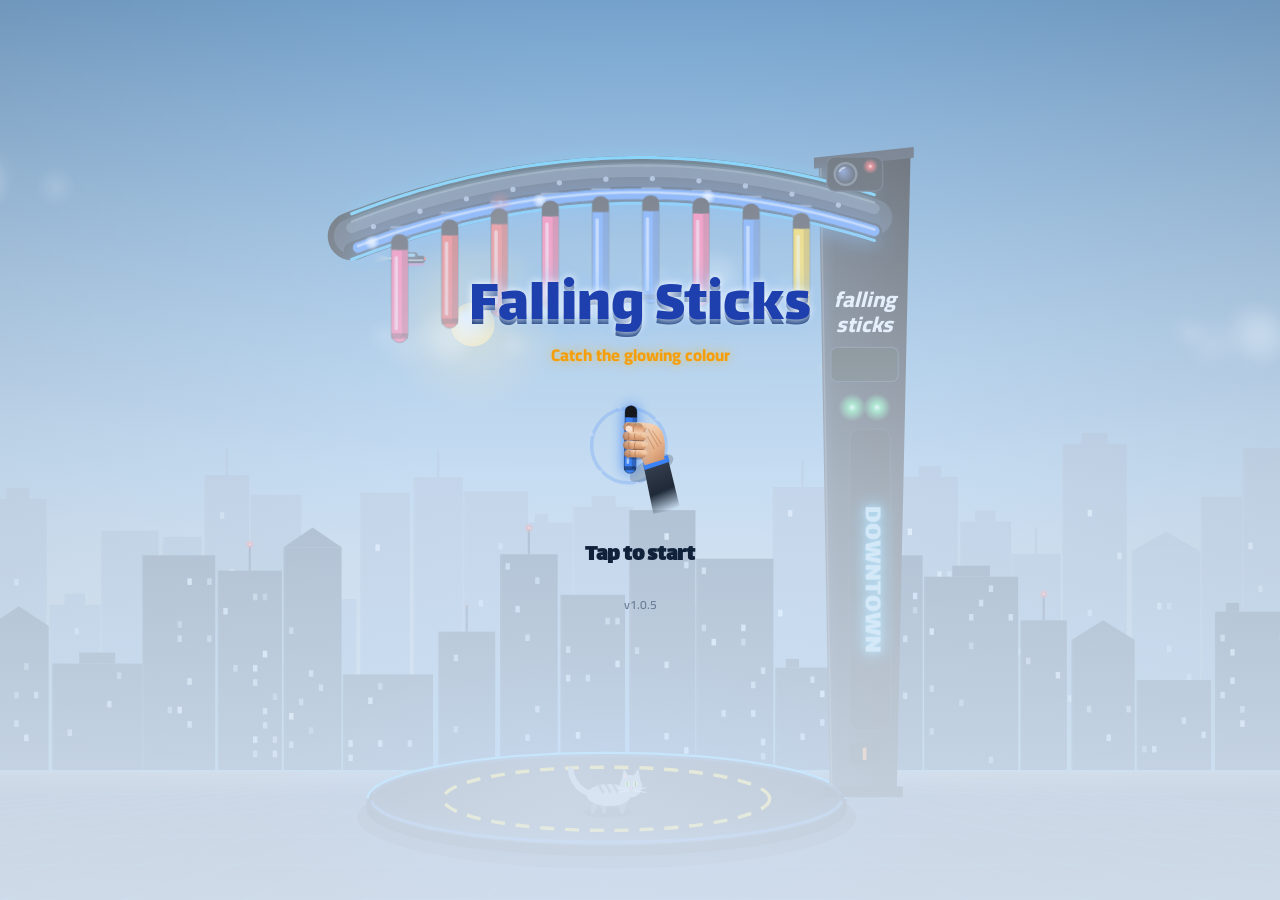
==== commit b1c367e3: "Falling Sticks 1.0.5: electric line from level 1 - The hidden electric line now works from the first" ====
--- a/index.html
+++ b/index.html
@@ -509,7 +509,7 @@
    ===================================================================== */
 
 /* ============================ 1. CONFIG ============================ */
-const VERSION = '1.0.4';
+const VERSION = '1.0.5';
 
 /** Central tuning table. Change numbers here, not inside the code. */
 const CFG = {
@@ -546,7 +546,7 @@
   quick: { frac: .34, bonus: 5 },                       // "Quick!" = caught in the first third of the fall (+bonus × multiplier)
   drone: { from: 16, every: [20, 30], speed: .17, slow: 3, slowScale: .55, magnet: 5, magnetMul: 2.6, x2: 10 },
   mascotInPlay: false,                          // Bebo the robot was removed in 2.11 (user decision); the companion pet shows on the map, profile and end screens
-  zap: { from: 12, below: [.5, .5], ramp: [12, 30], assist: .5, show: 1.3 },   // electric zone: an invisible line `below` stick lengths under the hanging sticks (×assist); a grab above it = zap (combo lost, no heart lost) and the line flashes up for `show` s
+  zap: { from: 1, below: [.5, .5], ramp: [12, 30], assist: .5, show: 1.3 },   // electric zone: an invisible line `below` stick lengths under the hanging sticks (×assist); a grab above it = zap (combo lost, no heart lost) and the line flashes up for `show` s
   feint: { from: 18, chance: .22, ramp: .003, max: .5, two: .35, bait: .7 },   // fake shakes: chance per drop (+ramp per level), sometimes 2, mostly in the target colour
   spring: { from: 3, early: 15, dur: 10, first: [4, 7], passes: 2 },   // bouncy springs power-up: a drone brings it once per level in levels from..early, later it is one of the drone powers
   review: { first: 3, gap: [10, 18], days: 2, max: 5 },              // Play rating card: first after a 2+ star win from level 3, then every 10-18 levels (2+ days apart), at most 5 times
@@ -827,7 +827,7 @@
     petPick: 'اختار', petOn: 'معك ✓', petName: 'الاسم', petAcc: 'الإكسسوارات', petSave: 'كواك! كمان مرة!', petCalm: 'روّق…', it_pet_none: 'بدون', it_pet_bow: 'فيونكة',
     it_pet_collar: 'طوق', it_pet_party: 'طاقية حفلة', it_pet_crown: 'تاج',
     rotate: 'لفّ جوالك بالطول عشان تلعب',
-    clog: [['1.0.4', 'خط الكهربا صار مخفي، وبيبيّن بس لما تنصعق، وصار على بعد نص عصا تحت العصي بكل المراحل.'], ['1.0.3', 'المنطقة المكهربة صارت خط كهربا أزرق تحت العصي: أي عصا بتمسكها فوقه بتصعقك. الخط بينزل شوي شوي لحد المرحلة 30.'], ['1.0.2', 'منطقة مكهربة من المرحلة 12: العصا أول ما تنزل بتطقطق كهربا، وإذا مسكتها فيها بتنصعق وبيروح الكومبو.'], ['1.0.1', 'لعب أنعم على الجوال بدون تعليق، وعصي الحياة صار لونها نفس لون الهدف.'], ['1.0.0', 'أول إطلاق: 150 مرحلة في 10 عوالم نيون وزعيم كل 15 مرحلة، أوضاع لا نهائي والتحدي اليومي والتمرين، حيوانات رفيقة إلها مهارات، زنبركات، مراحل فلاش الكاميرا ⚡، متجر وألبوم ملصقات وإنجازات — وكلها بتشتغل بدون نت.']],
+    clog: [['1.0.5', 'خط الكهربا المخفي صار من أول مرحلة.'], ['1.0.4', 'خط الكهربا صار مخفي، وبيبيّن بس لما تنصعق، وصار على بعد نص عصا تحت العصي بكل المراحل.'], ['1.0.3', 'المنطقة المكهربة صارت خط كهربا أزرق تحت العصي: أي عصا بتمسكها فوقه بتصعقك. الخط بينزل شوي شوي لحد المرحلة 30.'], ['1.0.2', 'منطقة مكهربة من المرحلة 12: العصا أول ما تنزل بتطقطق كهربا، وإذا مسكتها فيها بتنصعق وبيروح الكومبو.'], ['1.0.1', 'لعب أنعم على الجوال بدون تعليق، وعصي الحياة صار لونها نفس لون الهدف.'], ['1.0.0', 'أول إطلاق: 150 مرحلة في 10 عوالم نيون وزعيم كل 15 مرحلة، أوضاع لا نهائي والتحدي اليومي والتمرين، حيوانات رفيقة إلها مهارات، زنبركات، مراحل فلاش الكاميرا ⚡، متجر وألبوم ملصقات وإنجازات — وكلها بتشتغل بدون نت.']],
     gift: 'المكافأة', mins: '{0} د', hours: '{0} س {1} د',
     pw_spring: 'زنبركات!', pw_heart: '+1 ❤️', pw_slow: 'إبطاء!', pw_magnet: 'مغناطيس!', pw_x2: 'نقاط ×2', quick: 'سريع!', catSave: 'البسّة رجّعتها! 🐾', enraged: 'الزعيم عصّب! 😡',
     bossName: 'زعيم {0}', hudSurvive: 'صمود · {0} ث', survivedN: 'صمدت {0} من {1} ثانية',
@@ -924,7 +924,7 @@
     petPick: 'Choose', petOn: 'With you ✓', petName: 'Name', petAcc: 'Accessories', petSave: 'Quack! Again!', petCalm: 'Calm…', it_pet_none: 'None',
     it_pet_bow: 'Bow', it_pet_collar: 'Collar', it_pet_party: 'Party hat', it_pet_crown: 'Crown',
     rotate: 'Turn your phone upright to play',
-    clog: [['1.0.4', 'The electric line is now hidden and only lights up when you get zapped; it sits half a stick under the sticks in every level.'], ['1.0.3', 'The electric zone is now a blue safety line under the sticks: grab above it and you get zapped. The line moves lower until level 30.'], ['1.0.2', 'Electric zone from level 12: a stick crackles right after it drops, grab it then and you get zapped and lose your combo.'], ['1.0.1', 'Smoother play on phones (no more hitches), and the life sticks now take the colour you must catch.'], ['1.0.0', 'First release: 150 levels in 10 neon worlds with a boss every 15th level, Endless, Daily and Practice modes, companion pets with skills, bouncy springs, camera-flash levels ⚡, a shop, a sticker album and achievements — all playable offline.']],
+    clog: [['1.0.5', 'The hidden electric line now starts from level 1.'], ['1.0.4', 'The electric line is now hidden and only lights up when you get zapped; it sits half a stick under the sticks in every level.'], ['1.0.3', 'The electric zone is now a blue safety line under the sticks: grab above it and you get zapped. The line moves lower until level 30.'], ['1.0.2', 'Electric zone from level 12: a stick crackles right after it drops, grab it then and you get zapped and lose your combo.'], ['1.0.1', 'Smoother play on phones (no more hitches), and the life sticks now take the colour you must catch.'], ['1.0.0', 'First release: 150 levels in 10 neon worlds with a boss every 15th level, Endless, Daily and Practice modes, companion pets with skills, bouncy springs, camera-flash levels ⚡, a shop, a sticker album and achievements — all playable offline.']],
     gift: 'Reward', mins: '{0}m', hours: '{0}h {1}m',
     pw_spring: 'Springs!', pw_heart: '+1 ❤️', pw_slow: 'Slow-mo!', pw_magnet: 'Magnet!', pw_x2: 'Double points!', quick: 'Quick!', catSave: 'The cat saved it! 🐾', enraged: 'The boss is furious! 😡',
     bossName: 'Boss of {0}', hudSurvive: 'Survive · {0}s', survivedN: 'Survived {0} of {1} s',
@@ -1050,7 +1050,7 @@
     petLock: 'Débloqué au niveau {0}', petPick: 'Choisir', petOn: 'Avec toi ✓', petName: 'Nom', petAcc: 'Accessoires', petSave: 'Coin ! Encore !',
     petCalm: 'Calme…', it_pet_none: 'Aucun', it_pet_bow: 'Nœud', it_pet_collar: 'Collier', it_pet_party: 'Chapeau de fête', it_pet_crown: 'Couronne',
     rotate: 'Tourne ton téléphone en portrait pour jouer',
-    clog: [['1.0.4', 'La ligne électrique est maintenant cachée et ne s’allume que si tu prends une décharge ; elle est à une demi-longueur sous les bâtons.'], ['1.0.3', 'La zone électrique devient une ligne bleue sous les bâtons : attrape au-dessus et tu prends une décharge. La ligne descend jusqu’au niveau 30.'], ['1.0.2', 'Zone électrique dès le niveau 12 : un bâton crépite juste après sa chute, l’attraper à ce moment-là fait perdre le combo.'], ['1.0.1', 'Jeu plus fluide sur téléphone (sans saccades) et les bâtons de vie prennent la couleur à attraper.'], ['1.0.0', 'Première version : 150 niveaux dans 10 mondes néon avec un boss tous les 15 niveaux, modes Infini, Défi du jour et Entraînement, compagnons avec des talents, ressorts rebondissants, niveaux flash ⚡, boutique, album d’autocollants et succès — le tout hors ligne.']],
+    clog: [['1.0.5', 'La ligne électrique cachée commence maintenant dès le niveau 1.'], ['1.0.4', 'La ligne électrique est maintenant cachée et ne s’allume que si tu prends une décharge ; elle est à une demi-longueur sous les bâtons.'], ['1.0.3', 'La zone électrique devient une ligne bleue sous les bâtons : attrape au-dessus et tu prends une décharge. La ligne descend jusqu’au niveau 30.'], ['1.0.2', 'Zone électrique dès le niveau 12 : un bâton crépite juste après sa chute, l’attraper à ce moment-là fait perdre le combo.'], ['1.0.1', 'Jeu plus fluide sur téléphone (sans saccades) et les bâtons de vie prennent la couleur à attraper.'], ['1.0.0', 'Première version : 150 niveaux dans 10 mondes néon avec un boss tous les 15 niveaux, modes Infini, Défi du jour et Entraînement, compagnons avec des talents, ressorts rebondissants, niveaux flash ⚡, boutique, album d’autocollants et succès — le tout hors ligne.']],
     gift: 'Récompense', mins: '{0} min', hours: '{0} h {1} min',
     pw_spring: 'Ressorts !', pw_heart: '+1 ❤️', pw_slow: 'Ralenti !', pw_magnet: 'Aimant !', pw_x2: 'Points doublés !', quick: 'Rapide !', catSave: 'Le chat l’a sauvé ! 🐾', enraged: 'Le boss est furieux ! 😡',
     bossName: 'Boss : {0}', hudSurvive: 'Survie · {0} s', survivedN: 'Survie : {0} s sur {1}',
@@ -1164,7 +1164,7 @@
     petLock: 'Se desbloquea en el nivel {0}', petPick: 'Elegir', petOn: 'Contigo ✓', petName: 'Nombre', petAcc: 'Accesorios', petSave: '¡Cuac! ¡Otra vez!',
     petCalm: 'Calma…', it_pet_none: 'Ninguno', it_pet_bow: 'Lazo', it_pet_collar: 'Collar', it_pet_party: 'Gorro de fiesta', it_pet_crown: 'Corona',
     rotate: 'Gira el móvil en vertical para jugar',
-    clog: [['1.0.4', 'La línea eléctrica ahora está oculta y solo se ilumina cuando recibes una descarga; está a medio palito bajo los palitos.'], ['1.0.3', 'La zona eléctrica ahora es una línea azul bajo los palitos: si agarras por encima, te da una descarga. La línea baja hasta el nivel 30.'], ['1.0.2', 'Zona eléctrica desde el nivel 12: el palito chispea justo al caer, si lo agarras entonces pierdes el combo.'], ['1.0.1', 'Juego más fluido en el móvil (sin tirones) y los palitos de vida toman el color que debes atrapar.'], ['1.0.0', 'Primera versión: 150 niveles en 10 mundos neón con un jefe cada 15 niveles, modos Infinito, Reto diario y Práctica, mascotas con habilidades, resortes saltarines, niveles con flash ⚡, tienda, álbum de pegatinas y logros, todo sin conexión.']],
+    clog: [['1.0.5', 'La línea eléctrica oculta ahora empieza desde el nivel 1.'], ['1.0.4', 'La línea eléctrica ahora está oculta y solo se ilumina cuando recibes una descarga; está a medio palito bajo los palitos.'], ['1.0.3', 'La zona eléctrica ahora es una línea azul bajo los palitos: si agarras por encima, te da una descarga. La línea baja hasta el nivel 30.'], ['1.0.2', 'Zona eléctrica desde el nivel 12: el palito chispea justo al caer, si lo agarras entonces pierdes el combo.'], ['1.0.1', 'Juego más fluido en el móvil (sin tirones) y los palitos de vida toman el color que debes atrapar.'], ['1.0.0', 'Primera versión: 150 niveles en 10 mundos neón con un jefe cada 15 niveles, modos Infinito, Reto diario y Práctica, mascotas con habilidades, resortes saltarines, niveles con flash ⚡, tienda, álbum de pegatinas y logros, todo sin conexión.']],
     gift: 'Premio', mins: '{0} min', hours: '{0} h {1} min',
     pw_spring: '¡Resortes!', pw_heart: '+1 ❤️', pw_slow: '¡Cámara lenta!', pw_magnet: '¡Imán!', pw_x2: '¡Puntos dobles!', quick: '¡Rápido!', catSave: '¡El gato lo salvó! 🐾', enraged: '¡El jefe está furioso! 😡',
     bossName: 'Jefe de {0}', hudSurvive: 'Sobrevive · {0}s', survivedN: 'Sobreviviste {0} de {1} s',
@@ -1277,7 +1277,7 @@
     petLock: 'Desbloqueia no nível {0}', petPick: 'Escolher', petOn: 'Com você ✓', petName: 'Nome', petAcc: 'Acessórios', petSave: 'Quac! De novo!',
     petCalm: 'Calma…', it_pet_none: 'Nenhum', it_pet_bow: 'Laço', it_pet_collar: 'Coleira', it_pet_party: 'Chapéu de festa', it_pet_crown: 'Coroa',
     rotate: 'Vire o celular na vertical para jogar',
-    clog: [['1.0.4', 'A linha elétrica agora fica escondida e só acende quando você leva choque; ela fica meio palito abaixo dos palitos.'], ['1.0.3', 'A zona elétrica agora é uma linha azul embaixo dos palitos: pegar acima dela dá choque. A linha desce até o nível 30.'], ['1.0.2', 'Zona elétrica a partir do nível 12: o palito solta faíscas logo ao cair, pegar nessa hora faz perder o combo.'], ['1.0.1', 'Jogo mais suave no celular (sem travadas) e os palitos de vida ficam da cor que você deve pegar.'], ['1.0.0', 'Primeira versão: 150 níveis em 10 mundos neon com um chefe a cada 15 níveis, modos Infinito, Desafio diário e Treino, bichinhos com habilidades, molas saltitantes, níveis com flash ⚡, loja, álbum de figurinhas e conquistas — tudo offline.']],
+    clog: [['1.0.5', 'A linha elétrica escondida agora começa já no nível 1.'], ['1.0.4', 'A linha elétrica agora fica escondida e só acende quando você leva choque; ela fica meio palito abaixo dos palitos.'], ['1.0.3', 'A zona elétrica agora é uma linha azul embaixo dos palitos: pegar acima dela dá choque. A linha desce até o nível 30.'], ['1.0.2', 'Zona elétrica a partir do nível 12: o palito solta faíscas logo ao cair, pegar nessa hora faz perder o combo.'], ['1.0.1', 'Jogo mais suave no celular (sem travadas) e os palitos de vida ficam da cor que você deve pegar.'], ['1.0.0', 'Primeira versão: 150 níveis em 10 mundos neon com um chefe a cada 15 níveis, modos Infinito, Desafio diário e Treino, bichinhos com habilidades, molas saltitantes, níveis com flash ⚡, loja, álbum de figurinhas e conquistas — tudo offline.']],
     gift: 'Prêmio', mins: '{0}min', hours: '{0}h {1}min',
     pw_spring: 'Molas!', pw_heart: '+1 ❤️', pw_slow: 'Câmera lenta!', pw_magnet: 'Ímã!', pw_x2: 'Pontos em dobro!', quick: 'Rápido!', catSave: 'O gato salvou! 🐾', enraged: 'O chefão está furioso! 😡',
     bossName: 'Chefão · {0}', hudSurvive: 'Sobreviva · {0}s', survivedN: 'Sobreviveu {0} de {1} s',
@@ -1390,7 +1390,7 @@
     petLock: 'Seviye {0}’da açılır', petPick: 'Seç', petOn: 'Seninle ✓', petName: 'İsim', petAcc: 'Aksesuarlar', petSave: 'Vak! Bir daha!', petCalm: 'Sakin…',
     it_pet_none: 'Yok', it_pet_bow: 'Fiyonk', it_pet_collar: 'Tasma', it_pet_party: 'Parti şapkası', it_pet_crown: 'Taç',
     rotate: 'Oynamak için telefonunu dik tut',
-    clog: [['1.0.4', 'Elektrik çizgisi artık gizli ve sadece çarpıldığında yanıyor; her seviyede çubukların yarım boy altında.'], ['1.0.3', 'Elektrikli bölge artık çubukların altında mavi bir çizgi: üstünde yakalarsan çarpılırsın. Çizgi 30. seviyeye kadar aşağı iner.'], ['1.0.2', '12. seviyeden itibaren elektrikli bölge: çubuk düşer düşmez çıtırdar, o anda yakalarsan kombo gider.'], ['1.0.1', 'Telefonda daha akıcı oyun (takılma yok) ve can çubukları yakalaman gereken rengi alıyor.'], ['1.0.0', 'İlk sürüm: 10 neon dünyada 150 seviye ve her 15 seviyede bir boss, Sonsuz, Günlük meydan okuma ve Antrenman modları, yetenekli evcil dostlar, zıplayan yaylar, kamera flaşlı seviyeler ⚡, mağaza, çıkartma albümü ve başarımlar — hepsi çevrimdışı.']],
+    clog: [['1.0.5', 'Gizli elektrik çizgisi artık 1. seviyeden başlıyor.'], ['1.0.4', 'Elektrik çizgisi artık gizli ve sadece çarpıldığında yanıyor; her seviyede çubukların yarım boy altında.'], ['1.0.3', 'Elektrikli bölge artık çubukların altında mavi bir çizgi: üstünde yakalarsan çarpılırsın. Çizgi 30. seviyeye kadar aşağı iner.'], ['1.0.2', '12. seviyeden itibaren elektrikli bölge: çubuk düşer düşmez çıtırdar, o anda yakalarsan kombo gider.'], ['1.0.1', 'Telefonda daha akıcı oyun (takılma yok) ve can çubukları yakalaman gereken rengi alıyor.'], ['1.0.0', 'İlk sürüm: 10 neon dünyada 150 seviye ve her 15 seviyede bir boss, Sonsuz, Günlük meydan okuma ve Antrenman modları, yetenekli evcil dostlar, zıplayan yaylar, kamera flaşlı seviyeler ⚡, mağaza, çıkartma albümü ve başarımlar — hepsi çevrimdışı.']],
     gift: 'Ödül', mins: '{0}dk', hours: '{0}sa {1}dk',
     pw_spring: 'Yaylar!', pw_heart: '+1 ❤️', pw_slow: 'Ağır çekim!', pw_magnet: 'Mıknatıs!', pw_x2: 'Çift puan!', quick: 'Hızlı!', catSave: 'Kedi kurtardı! 🐾', enraged: 'Boss çok öfkeli! 😡',
     bossName: '{0} Bossu', hudSurvive: 'Hayatta kal · {0}sn', survivedN: 'Dayandın: {0}/{1} sn',
@@ -1502,7 +1502,7 @@
     petLock: 'Terbuka di level {0}', petPick: 'Pilih', petOn: 'Bersamamu ✓', petName: 'Nama', petAcc: 'Aksesori', petSave: 'Kwek! Lagi!', petCalm: 'Tenang…',
     it_pet_none: 'Tidak ada', it_pet_bow: 'Pita', it_pet_collar: 'Kalung', it_pet_party: 'Topi pesta', it_pet_crown: 'Mahkota',
     rotate: 'Putar ponsel ke posisi tegak untuk bermain',
-    clog: [['1.0.4', 'Garis listrik sekarang tersembunyi dan hanya menyala saat kamu kesetrum; letaknya setengah tongkat di bawah tongkat di setiap level.'], ['1.0.3', 'Zona listrik sekarang berupa garis biru di bawah tongkat: tangkap di atasnya dan kamu kesetrum. Garisnya turun sampai level 30.'], ['1.0.2', 'Zona listrik mulai level 12: tongkat memercik tepat setelah jatuh, menangkapnya saat itu menghilangkan combo.'], ['1.0.1', 'Permainan lebih mulus di ponsel (tanpa patah-patah) dan tongkat nyawa mengikuti warna yang harus ditangkap.'], ['1.0.0', 'Rilis pertama: 150 level di 10 dunia neon dengan bos setiap 15 level, mode Tanpa Akhir, Tantangan Harian dan Latihan, hewan pendamping dengan keahlian, pegas memantul, level lampu kilat ⚡, toko, album stiker dan pencapaian — semua bisa dimainkan offline.']],
+    clog: [['1.0.5', 'Garis listrik tersembunyi sekarang mulai dari level 1.'], ['1.0.4', 'Garis listrik sekarang tersembunyi dan hanya menyala saat kamu kesetrum; letaknya setengah tongkat di bawah tongkat di setiap level.'], ['1.0.3', 'Zona listrik sekarang berupa garis biru di bawah tongkat: tangkap di atasnya dan kamu kesetrum. Garisnya turun sampai level 30.'], ['1.0.2', 'Zona listrik mulai level 12: tongkat memercik tepat setelah jatuh, menangkapnya saat itu menghilangkan combo.'], ['1.0.1', 'Permainan lebih mulus di ponsel (tanpa patah-patah) dan tongkat nyawa mengikuti warna yang harus ditangkap.'], ['1.0.0', 'Rilis pertama: 150 level di 10 dunia neon dengan bos setiap 15 level, mode Tanpa Akhir, Tantangan Harian dan Latihan, hewan pendamping dengan keahlian, pegas memantul, level lampu kilat ⚡, toko, album stiker dan pencapaian — semua bisa dimainkan offline.']],
     gift: 'Hadiah', mins: '{0} mnt', hours: '{0} jam {1} mnt',
     pw_spring: 'Pegas!', pw_heart: '+1 ❤️', pw_slow: 'Gerak lambat!', pw_magnet: 'Magnet!', pw_x2: 'Poin ganda!', quick: 'Cepat!', catSave: 'Kucingnya menyelamatkan! 🐾', enraged: 'Bosnya marah besar! 😡',
     bossName: 'Bos {0}', hudSurvive: 'Bertahan · {0} dtk', survivedN: 'Bertahan {0} dari {1} dtk',
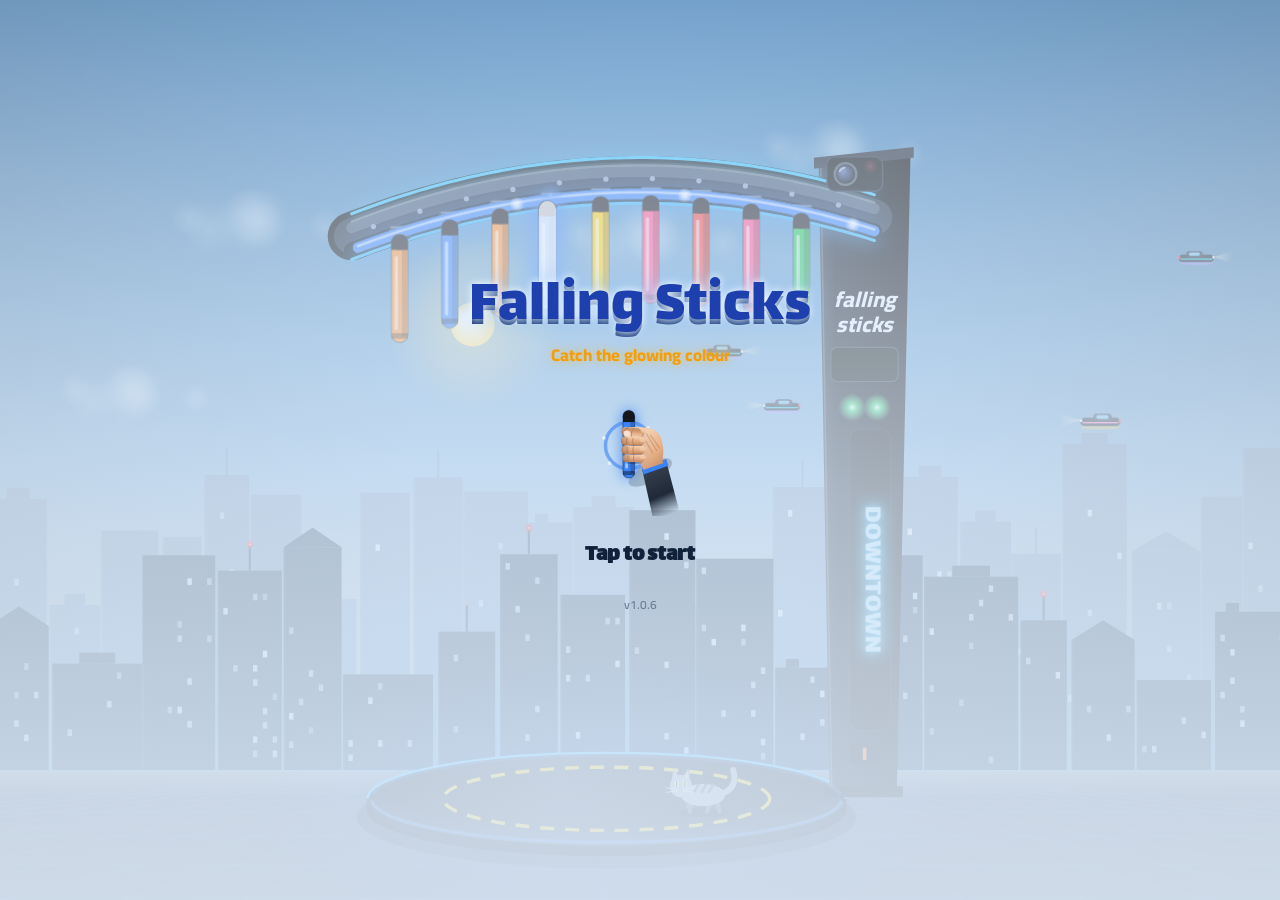
==== commit 82d210a5: "Falling Sticks 1.0.6: live sticks - From level 2 some sticks stay electrified all the way down (yell" ====
--- a/index.html
+++ b/index.html
@@ -509,7 +509,7 @@
    ===================================================================== */
 
 /* ============================ 1. CONFIG ============================ */
-const VERSION = '1.0.5';
+const VERSION = '1.0.6';
 
 /** Central tuning table. Change numbers here, not inside the code. */
 const CFG = {
@@ -547,6 +547,7 @@
   drone: { from: 16, every: [20, 30], speed: .17, slow: 3, slowScale: .55, magnet: 5, magnetMul: 2.6, x2: 10 },
   mascotInPlay: false,                          // Bebo the robot was removed in 2.11 (user decision); the companion pet shows on the map, profile and end screens
   zap: { from: 1, below: [.5, .5], ramp: [12, 30], assist: .5, show: 1.3 },   // electric zone: an invisible line `below` stick lengths under the hanging sticks (×assist); a grab above it = zap (combo lost, no heart lost) and the line flashes up for `show` s
+  live: { from: 2, chance: .05, max: .1, full: 60, bait: .7, gap: 4, forceAt: 2 },   // live sticks: share of drops (5% at level 2 → 10% at 60, half with assist), mostly in the target colour, at least `gap` drops apart, one on screen at a time
   feint: { from: 18, chance: .22, ramp: .003, max: .5, two: .35, bait: .7 },   // fake shakes: chance per drop (+ramp per level), sometimes 2, mostly in the target colour
   spring: { from: 3, early: 15, dur: 10, first: [4, 7], passes: 2 },   // bouncy springs power-up: a drone brings it once per level in levels from..early, later it is one of the drone powers
   review: { first: 3, gap: [10, 18], days: 2, max: 5 },              // Play rating card: first after a 2+ star win from level 3, then every 10-18 levels (2+ days apart), at most 5 times
@@ -653,7 +654,7 @@
   { n: CFG.unlock.colors3, key: 'colors3' }, { n: CFG.unlock.switch, key: 'switch' },
   { n: CFG.unlock.gold, key: 'gold' }, { n: CFG.unlock.double, key: 'double' },
   { n: CFG.unlock.bomb, key: 'bomb' }, { n: CFG.unlock.shift, key: 'shift' },
-  { n: CFG.spring.from, key: 'spring' }, { n: CFG.drone.from, key: 'drone' }, { n: CFG.cat.from, key: 'cat' }, { n: CFG.zap.from, key: 'zap' }, { n: CFG.feint.from, key: 'feint' },
+  { n: CFG.spring.from, key: 'spring' }, { n: CFG.drone.from, key: 'drone' }, { n: CFG.cat.from, key: 'cat' }, { n: CFG.zap.from, key: 'zap' }, { n: CFG.live.from, key: 'live' }, { n: CFG.feint.from, key: 'feint' },
   { n: CFG.special.survive.fromWorld * PER_WORLD + CFG.special.survive.idx, key: 'survive' },
   { n: CFG.special.goldRain.fromWorld * PER_WORLD + CFG.special.goldRain.idx, key: 'goldRain' },
   { n: CFG.special.dark.fromWorld * PER_WORLD + CFG.special.dark.idx, key: 'dark' },
@@ -827,7 +828,7 @@
     petPick: 'اختار', petOn: 'معك ✓', petName: 'الاسم', petAcc: 'الإكسسوارات', petSave: 'كواك! كمان مرة!', petCalm: 'روّق…', it_pet_none: 'بدون', it_pet_bow: 'فيونكة',
     it_pet_collar: 'طوق', it_pet_party: 'طاقية حفلة', it_pet_crown: 'تاج',
     rotate: 'لفّ جوالك بالطول عشان تلعب',
-    clog: [['1.0.5', 'خط الكهربا المخفي صار من أول مرحلة.'], ['1.0.4', 'خط الكهربا صار مخفي، وبيبيّن بس لما تنصعق، وصار على بعد نص عصا تحت العصي بكل المراحل.'], ['1.0.3', 'المنطقة المكهربة صارت خط كهربا أزرق تحت العصي: أي عصا بتمسكها فوقه بتصعقك. الخط بينزل شوي شوي لحد المرحلة 30.'], ['1.0.2', 'منطقة مكهربة من المرحلة 12: العصا أول ما تنزل بتطقطق كهربا، وإذا مسكتها فيها بتنصعق وبيروح الكومبو.'], ['1.0.1', 'لعب أنعم على الجوال بدون تعليق، وعصي الحياة صار لونها نفس لون الهدف.'], ['1.0.0', 'أول إطلاق: 150 مرحلة في 10 عوالم نيون وزعيم كل 15 مرحلة، أوضاع لا نهائي والتحدي اليومي والتمرين، حيوانات رفيقة إلها مهارات، زنبركات، مراحل فلاش الكاميرا ⚡، متجر وألبوم ملصقات وإنجازات — وكلها بتشتغل بدون نت.']],
+    clog: [['1.0.6', 'عصي مكهربة من المرحلة 2: بتطقطق كهربا صفرا وفوقها ⚡، ولو مسكتها بتخسر عصا حياة حتى لو كانت نفس اللون.'], ['1.0.5', 'خط الكهربا المخفي صار من أول مرحلة.'], ['1.0.4', 'خط الكهربا صار مخفي، وبيبيّن بس لما تنصعق، وصار على بعد نص عصا تحت العصي بكل المراحل.'], ['1.0.3', 'المنطقة المكهربة صارت خط كهربا أزرق تحت العصي: أي عصا بتمسكها فوقه بتصعقك. الخط بينزل شوي شوي لحد المرحلة 30.'], ['1.0.2', 'منطقة مكهربة من المرحلة 12: العصا أول ما تنزل بتطقطق كهربا، وإذا مسكتها فيها بتنصعق وبيروح الكومبو.'], ['1.0.1', 'لعب أنعم على الجوال بدون تعليق، وعصي الحياة صار لونها نفس لون الهدف.'], ['1.0.0', 'أول إطلاق: 150 مرحلة في 10 عوالم نيون وزعيم كل 15 مرحلة، أوضاع لا نهائي والتحدي اليومي والتمرين، حيوانات رفيقة إلها مهارات، زنبركات، مراحل فلاش الكاميرا ⚡، متجر وألبوم ملصقات وإنجازات — وكلها بتشتغل بدون نت.']],
     gift: 'المكافأة', mins: '{0} د', hours: '{0} س {1} د',
     pw_spring: 'زنبركات!', pw_heart: '+1 ❤️', pw_slow: 'إبطاء!', pw_magnet: 'مغناطيس!', pw_x2: 'نقاط ×2', quick: 'سريع!', catSave: 'البسّة رجّعتها! 🐾', enraged: 'الزعيم عصّب! 😡',
     bossName: 'زعيم {0}', hudSurvive: 'صمود · {0} ث', survivedN: 'صمدت {0} من {1} ثانية',
@@ -837,6 +838,7 @@
     in_feint: 'اهتزاز مخادع', in_feintD: 'انتبه: أحياناً كذا عصا بتهتز مع بعض، بس وحدة بس بتنزل فعلاً. لا تستعجل، استنى لحد ما تنزل!',
     in_flash: 'فلاش الكاميرا ⚡', in_flashD: 'كاميرا الماكينة بتضرب فلاش قوي كل كم ثانية وبتعمي الشاشة لحظة. لما تشوف العدسة بتلمع، تذكّر وين العصا وامسكها!',
     in_zap: 'منطقة مكهربة ⚡', in_zapD: 'تحت العصي المعلّقة في خط كهربا مخفي. إذا مسكت عصا وهي لسا فوقه بتنصعق وبيروح الكومبو، والخط بيبيّن لحظة. استنى العصا تنزل شوي وتبطّل تطقطق، وبعدين امسكها.', zap: 'صعقة! ⚡',
+    in_live: 'عصا مكهربة ⚡', in_liveD: 'بعض العصي بتضل مكهربة طول الطريق: بتطقطق كهربا صفرا وفوقها ⚡. لا تمسكها أبداً حتى لو كانت نفس لون الهدف، بتخسر عصا حياة! اتركها تنزل وما بتخسر اشي.', shock: 'انصعقت! ⚡',
     in_cat: 'بسّة الحارة', in_catD: 'بسّة بتتمشى على المنصة. إذا وقعت عصا الهدف عليها بترجّعها لفوق مرة وحدة بكل مرحلة، والذهبية عليها بتعطيك عملات. ولو لمستها… بتخرخر 😺',
     in_survive: 'مرحلة صمود ⏳', in_surviveD: 'ما في عدد مسكات مطلوب — بس اصمد لآخر الوقت بدون ما تخسر كل قلوبك.',
     in_goldRain: 'مطر ذهبي 💰', in_goldRainD: 'العصي الذهبية بتنزل كتير بهالمرحلة — كل وحدة بنقطتين وبتبطّئ الوقت!',
@@ -924,7 +926,7 @@
     petPick: 'Choose', petOn: 'With you ✓', petName: 'Name', petAcc: 'Accessories', petSave: 'Quack! Again!', petCalm: 'Calm…', it_pet_none: 'None',
     it_pet_bow: 'Bow', it_pet_collar: 'Collar', it_pet_party: 'Party hat', it_pet_crown: 'Crown',
     rotate: 'Turn your phone upright to play',
-    clog: [['1.0.5', 'The hidden electric line now starts from level 1.'], ['1.0.4', 'The electric line is now hidden and only lights up when you get zapped; it sits half a stick under the sticks in every level.'], ['1.0.3', 'The electric zone is now a blue safety line under the sticks: grab above it and you get zapped. The line moves lower until level 30.'], ['1.0.2', 'Electric zone from level 12: a stick crackles right after it drops, grab it then and you get zapped and lose your combo.'], ['1.0.1', 'Smoother play on phones (no more hitches), and the life sticks now take the colour you must catch.'], ['1.0.0', 'First release: 150 levels in 10 neon worlds with a boss every 15th level, Endless, Daily and Practice modes, companion pets with skills, bouncy springs, camera-flash levels ⚡, a shop, a sticker album and achievements — all playable offline.']],
+    clog: [['1.0.6', 'Live sticks from level 2: they crackle with yellow sparks and carry a ⚡; grab one and you lose a life, even in the target colour.'], ['1.0.5', 'The hidden electric line now starts from level 1.'], ['1.0.4', 'The electric line is now hidden and only lights up when you get zapped; it sits half a stick under the sticks in every level.'], ['1.0.3', 'The electric zone is now a blue safety line under the sticks: grab above it and you get zapped. The line moves lower until level 30.'], ['1.0.2', 'Electric zone from level 12: a stick crackles right after it drops, grab it then and you get zapped and lose your combo.'], ['1.0.1', 'Smoother play on phones (no more hitches), and the life sticks now take the colour you must catch.'], ['1.0.0', 'First release: 150 levels in 10 neon worlds with a boss every 15th level, Endless, Daily and Practice modes, companion pets with skills, bouncy springs, camera-flash levels ⚡, a shop, a sticker album and achievements — all playable offline.']],
     gift: 'Reward', mins: '{0}m', hours: '{0}h {1}m',
     pw_spring: 'Springs!', pw_heart: '+1 ❤️', pw_slow: 'Slow-mo!', pw_magnet: 'Magnet!', pw_x2: 'Double points!', quick: 'Quick!', catSave: 'The cat saved it! 🐾', enraged: 'The boss is furious! 😡',
     bossName: 'Boss of {0}', hudSurvive: 'Survive · {0}s', survivedN: 'Survived {0} of {1} s',
@@ -934,6 +936,7 @@
     in_feint: 'Fake shakes', in_feintD: 'Watch out: sometimes several sticks shake, but only one really falls. Don’t tap too soon — wait until it drops!',
     in_flash: 'Camera flash ⚡', in_flashD: 'The machine’s camera fires a bright flash every few seconds and blinds the screen for a moment. When the lens starts to glow, remember where the stick is and grab it!',
     in_zap: 'Electric zone ⚡', in_zapD: 'Just under the hanging sticks there is a hidden electric line. Grab a stick while it is still above it and you get zapped, lose your combo, and the line lights up. Let the stick drop a little until the sparks stop, then grab it.', zap: 'Zap! ⚡',
+    in_live: 'Live sticks ⚡', in_liveD: 'Some sticks stay electrified all the way down: they crackle with yellow sparks and carry a ⚡. Never grab one, even in the target colour, or you lose a life! Let it fall and nothing happens.', shock: 'Shocked! ⚡',
     in_cat: 'The street cat', in_catD: 'A cat strolls across the platform. If a target stick lands on it, it bats it back up once per level, and a golden stick on it gives coins. Pet it… it purrs 😺',
     in_survive: 'Survival level ⏳', in_surviveD: 'No catch goal — just survive until the timer ends without losing all your hearts.',
     in_goldRain: 'Golden rain 💰', in_goldRainD: 'Golden sticks fall all the time here — each is worth two and slows time!',
@@ -1050,7 +1053,7 @@
     petLock: 'Débloqué au niveau {0}', petPick: 'Choisir', petOn: 'Avec toi ✓', petName: 'Nom', petAcc: 'Accessoires', petSave: 'Coin ! Encore !',
     petCalm: 'Calme…', it_pet_none: 'Aucun', it_pet_bow: 'Nœud', it_pet_collar: 'Collier', it_pet_party: 'Chapeau de fête', it_pet_crown: 'Couronne',
     rotate: 'Tourne ton téléphone en portrait pour jouer',
-    clog: [['1.0.5', 'La ligne électrique cachée commence maintenant dès le niveau 1.'], ['1.0.4', 'La ligne électrique est maintenant cachée et ne s’allume que si tu prends une décharge ; elle est à une demi-longueur sous les bâtons.'], ['1.0.3', 'La zone électrique devient une ligne bleue sous les bâtons : attrape au-dessus et tu prends une décharge. La ligne descend jusqu’au niveau 30.'], ['1.0.2', 'Zone électrique dès le niveau 12 : un bâton crépite juste après sa chute, l’attraper à ce moment-là fait perdre le combo.'], ['1.0.1', 'Jeu plus fluide sur téléphone (sans saccades) et les bâtons de vie prennent la couleur à attraper.'], ['1.0.0', 'Première version : 150 niveaux dans 10 mondes néon avec un boss tous les 15 niveaux, modes Infini, Défi du jour et Entraînement, compagnons avec des talents, ressorts rebondissants, niveaux flash ⚡, boutique, album d’autocollants et succès — le tout hors ligne.']],
+    clog: [['1.0.6', 'Bâtons sous tension dès le niveau 2 : étincelles jaunes et ⚡ ; en attraper un coûte une vie, même de la bonne couleur.'], ['1.0.5', 'La ligne électrique cachée commence maintenant dès le niveau 1.'], ['1.0.4', 'La ligne électrique est maintenant cachée et ne s’allume que si tu prends une décharge ; elle est à une demi-longueur sous les bâtons.'], ['1.0.3', 'La zone électrique devient une ligne bleue sous les bâtons : attrape au-dessus et tu prends une décharge. La ligne descend jusqu’au niveau 30.'], ['1.0.2', 'Zone électrique dès le niveau 12 : un bâton crépite juste après sa chute, l’attraper à ce moment-là fait perdre le combo.'], ['1.0.1', 'Jeu plus fluide sur téléphone (sans saccades) et les bâtons de vie prennent la couleur à attraper.'], ['1.0.0', 'Première version : 150 niveaux dans 10 mondes néon avec un boss tous les 15 niveaux, modes Infini, Défi du jour et Entraînement, compagnons avec des talents, ressorts rebondissants, niveaux flash ⚡, boutique, album d’autocollants et succès — le tout hors ligne.']],
     gift: 'Récompense', mins: '{0} min', hours: '{0} h {1} min',
     pw_spring: 'Ressorts !', pw_heart: '+1 ❤️', pw_slow: 'Ralenti !', pw_magnet: 'Aimant !', pw_x2: 'Points doublés !', quick: 'Rapide !', catSave: 'Le chat l’a sauvé ! 🐾', enraged: 'Le boss est furieux ! 😡',
     bossName: 'Boss : {0}', hudSurvive: 'Survie · {0} s', survivedN: 'Survie : {0} s sur {1}',
@@ -1060,6 +1063,7 @@
     in_feint: 'Fausses secousses', in_feintD: 'Attention : parfois plusieurs bâtons tremblent, mais un seul tombe vraiment. Ne touche pas trop tôt, attends qu’il tombe !',
     in_flash: 'Flash photo ⚡', in_flashD: 'La caméra de la machine lance un flash éblouissant toutes les quelques secondes. Quand l’objectif s’allume, retiens où est le bâton et attrape-le !',
     in_zap: 'Zone électrique ⚡', in_zapD: 'Juste sous les bâtons suspendus se cache une ligne électrique. Attrape un bâton au-dessus et tu prends une décharge, tu perds ton combo et la ligne s’allume. Laisse-le descendre un peu, jusqu’à la fin des étincelles.', zap: 'Zap ! ⚡',
+    in_live: 'Bâtons sous tension ⚡', in_liveD: 'Certains bâtons restent électrifiés jusqu’en bas : ils crépitent d’étincelles jaunes et portent un ⚡. Ne les attrape jamais, même de la bonne couleur, sinon tu perds une vie ! Laisse-les tomber, ça ne coûte rien.', shock: 'Électrocuté ! ⚡',
     in_cat: 'Le chat des rues', in_catD: 'Un chat se balade sur la plateforme. Si un bâton cible tombe sur lui, il le renvoie en l’air une fois par niveau, et un bâton doré sur lui donne des pièces. Caresse-le… il ronronne 😺',
     in_survive: 'Niveau survie ⏳', in_surviveD: 'Pas d’objectif de prises — survis jusqu’à la fin du chrono sans perdre tous tes cœurs.',
     in_goldRain: 'Pluie d’or 💰', in_goldRainD: 'Ici, les bâtons dorés tombent sans arrêt — chacun compte double et ralentit le temps !',
@@ -1164,7 +1168,7 @@
     petLock: 'Se desbloquea en el nivel {0}', petPick: 'Elegir', petOn: 'Contigo ✓', petName: 'Nombre', petAcc: 'Accesorios', petSave: '¡Cuac! ¡Otra vez!',
     petCalm: 'Calma…', it_pet_none: 'Ninguno', it_pet_bow: 'Lazo', it_pet_collar: 'Collar', it_pet_party: 'Gorro de fiesta', it_pet_crown: 'Corona',
     rotate: 'Gira el móvil en vertical para jugar',
-    clog: [['1.0.5', 'La línea eléctrica oculta ahora empieza desde el nivel 1.'], ['1.0.4', 'La línea eléctrica ahora está oculta y solo se ilumina cuando recibes una descarga; está a medio palito bajo los palitos.'], ['1.0.3', 'La zona eléctrica ahora es una línea azul bajo los palitos: si agarras por encima, te da una descarga. La línea baja hasta el nivel 30.'], ['1.0.2', 'Zona eléctrica desde el nivel 12: el palito chispea justo al caer, si lo agarras entonces pierdes el combo.'], ['1.0.1', 'Juego más fluido en el móvil (sin tirones) y los palitos de vida toman el color que debes atrapar.'], ['1.0.0', 'Primera versión: 150 niveles en 10 mundos neón con un jefe cada 15 niveles, modos Infinito, Reto diario y Práctica, mascotas con habilidades, resortes saltarines, niveles con flash ⚡, tienda, álbum de pegatinas y logros, todo sin conexión.']],
+    clog: [['1.0.6', 'Palitos electrificados desde el nivel 2: chispas amarillas y un ⚡; agarrar uno cuesta una vida, aunque sea del color objetivo.'], ['1.0.5', 'La línea eléctrica oculta ahora empieza desde el nivel 1.'], ['1.0.4', 'La línea eléctrica ahora está oculta y solo se ilumina cuando recibes una descarga; está a medio palito bajo los palitos.'], ['1.0.3', 'La zona eléctrica ahora es una línea azul bajo los palitos: si agarras por encima, te da una descarga. La línea baja hasta el nivel 30.'], ['1.0.2', 'Zona eléctrica desde el nivel 12: el palito chispea justo al caer, si lo agarras entonces pierdes el combo.'], ['1.0.1', 'Juego más fluido en el móvil (sin tirones) y los palitos de vida toman el color que debes atrapar.'], ['1.0.0', 'Primera versión: 150 niveles en 10 mundos neón con un jefe cada 15 niveles, modos Infinito, Reto diario y Práctica, mascotas con habilidades, resortes saltarines, niveles con flash ⚡, tienda, álbum de pegatinas y logros, todo sin conexión.']],
     gift: 'Premio', mins: '{0} min', hours: '{0} h {1} min',
     pw_spring: '¡Resortes!', pw_heart: '+1 ❤️', pw_slow: '¡Cámara lenta!', pw_magnet: '¡Imán!', pw_x2: '¡Puntos dobles!', quick: '¡Rápido!', catSave: '¡El gato lo salvó! 🐾', enraged: '¡El jefe está furioso! 😡',
     bossName: 'Jefe de {0}', hudSurvive: 'Sobrevive · {0}s', survivedN: 'Sobreviviste {0} de {1} s',
@@ -1174,6 +1178,7 @@
     in_feint: 'Temblores falsos', in_feintD: 'Ojo: a veces tiemblan varios palitos, pero solo uno cae de verdad. No toques antes de tiempo, ¡espera a que caiga!',
     in_flash: 'Flash de cámara ⚡', in_flashD: 'La cámara de la máquina lanza un flash cegador cada pocos segundos. Cuando el lente empiece a brillar, ¡recuerda dónde está el palito y atrápalo!',
     in_zap: 'Zona eléctrica ⚡', in_zapD: 'Justo debajo de los palitos colgados hay una línea eléctrica oculta. Si agarras uno por encima, te da una descarga, pierdes el combo y la línea se ilumina. Deja que baje un poco hasta que paren las chispas.', zap: '¡Zap! ⚡',
+    in_live: 'Palitos electrificados ⚡', in_liveD: 'Algunos palitos siguen electrificados hasta abajo: chispean en amarillo y llevan un ⚡. Nunca los agarres, aunque sean del color objetivo, o pierdes una vida. Déjalos caer y no pasa nada.', shock: '¡Descarga! ⚡',
     in_cat: 'El gato callejero', in_catD: 'Un gato pasea por la plataforma. Si un palito objetivo cae sobre él, lo devuelve hacia arriba una vez por nivel, y un palito dorado sobre él da monedas. Acarícialo… ¡ronronea! 😺',
     in_survive: 'Nivel de supervivencia ⏳', in_surviveD: 'Sin meta de atrapadas: solo sobrevive hasta que acabe el tiempo sin perder todos tus corazones.',
     in_goldRain: 'Lluvia dorada 💰', in_goldRainD: 'Aquí caen palitos dorados todo el tiempo. ¡Cada uno vale por dos y frena el tiempo!',
@@ -1277,7 +1282,7 @@
     petLock: 'Desbloqueia no nível {0}', petPick: 'Escolher', petOn: 'Com você ✓', petName: 'Nome', petAcc: 'Acessórios', petSave: 'Quac! De novo!',
     petCalm: 'Calma…', it_pet_none: 'Nenhum', it_pet_bow: 'Laço', it_pet_collar: 'Coleira', it_pet_party: 'Chapéu de festa', it_pet_crown: 'Coroa',
     rotate: 'Vire o celular na vertical para jogar',
-    clog: [['1.0.5', 'A linha elétrica escondida agora começa já no nível 1.'], ['1.0.4', 'A linha elétrica agora fica escondida e só acende quando você leva choque; ela fica meio palito abaixo dos palitos.'], ['1.0.3', 'A zona elétrica agora é uma linha azul embaixo dos palitos: pegar acima dela dá choque. A linha desce até o nível 30.'], ['1.0.2', 'Zona elétrica a partir do nível 12: o palito solta faíscas logo ao cair, pegar nessa hora faz perder o combo.'], ['1.0.1', 'Jogo mais suave no celular (sem travadas) e os palitos de vida ficam da cor que você deve pegar.'], ['1.0.0', 'Primeira versão: 150 níveis em 10 mundos neon com um chefe a cada 15 níveis, modos Infinito, Desafio diário e Treino, bichinhos com habilidades, molas saltitantes, níveis com flash ⚡, loja, álbum de figurinhas e conquistas — tudo offline.']],
+    clog: [['1.0.6', 'Palitos eletrificados a partir do nível 2: faíscas amarelas e um ⚡; pegar um custa uma vida, mesmo da cor certa.'], ['1.0.5', 'A linha elétrica escondida agora começa já no nível 1.'], ['1.0.4', 'A linha elétrica agora fica escondida e só acende quando você leva choque; ela fica meio palito abaixo dos palitos.'], ['1.0.3', 'A zona elétrica agora é uma linha azul embaixo dos palitos: pegar acima dela dá choque. A linha desce até o nível 30.'], ['1.0.2', 'Zona elétrica a partir do nível 12: o palito solta faíscas logo ao cair, pegar nessa hora faz perder o combo.'], ['1.0.1', 'Jogo mais suave no celular (sem travadas) e os palitos de vida ficam da cor que você deve pegar.'], ['1.0.0', 'Primeira versão: 150 níveis em 10 mundos neon com um chefe a cada 15 níveis, modos Infinito, Desafio diário e Treino, bichinhos com habilidades, molas saltitantes, níveis com flash ⚡, loja, álbum de figurinhas e conquistas — tudo offline.']],
     gift: 'Prêmio', mins: '{0}min', hours: '{0}h {1}min',
     pw_spring: 'Molas!', pw_heart: '+1 ❤️', pw_slow: 'Câmera lenta!', pw_magnet: 'Ímã!', pw_x2: 'Pontos em dobro!', quick: 'Rápido!', catSave: 'O gato salvou! 🐾', enraged: 'O chefão está furioso! 😡',
     bossName: 'Chefão · {0}', hudSurvive: 'Sobreviva · {0}s', survivedN: 'Sobreviveu {0} de {1} s',
@@ -1287,6 +1292,7 @@
     in_feint: 'Tremidas falsas', in_feintD: 'Atenção: às vezes vários palitos tremem, mas só um cai de verdade. Não toque cedo demais, espere ele cair!',
     in_flash: 'Flash da câmera ⚡', in_flashD: 'A câmera da máquina dispara um flash forte a cada poucos segundos e ofusca a tela por um instante. Quando a lente brilhar, lembre onde está o palito e pegue!',
     in_zap: 'Zona elétrica ⚡', in_zapD: 'Logo abaixo dos palitos pendurados há uma linha elétrica escondida. Pegar um acima dela dá choque, faz perder o combo e a linha acende. Deixe o palito descer um pouco até as faíscas pararem.', zap: 'Choque! ⚡',
+    in_live: 'Palitos eletrificados ⚡', in_liveD: 'Alguns palitos ficam eletrificados até o chão: soltam faíscas amarelas e têm um ⚡. Nunca pegue um, mesmo da cor certa, ou você perde uma vida! Deixe cair e nada acontece.', shock: 'Choque! ⚡',
     in_cat: 'O gato de rua', in_catD: 'Um gato passeia pela plataforma. Se um bastão-alvo cair nele, ele joga o bastão de volta pra cima uma vez por nível, e um bastão dourado nele dá moedas. Faça carinho… ele ronrona 😺',
     in_survive: 'Nível de sobrevivência ⏳', in_surviveD: 'Sem meta de capturas — só sobreviva até o tempo acabar sem perder todos os corações.',
     in_goldRain: 'Chuva dourada 💰', in_goldRainD: 'Aqui caem bastões dourados o tempo todo — cada um vale dois e deixa o tempo lento!',
@@ -1390,7 +1396,7 @@
     petLock: 'Seviye {0}’da açılır', petPick: 'Seç', petOn: 'Seninle ✓', petName: 'İsim', petAcc: 'Aksesuarlar', petSave: 'Vak! Bir daha!', petCalm: 'Sakin…',
     it_pet_none: 'Yok', it_pet_bow: 'Fiyonk', it_pet_collar: 'Tasma', it_pet_party: 'Parti şapkası', it_pet_crown: 'Taç',
     rotate: 'Oynamak için telefonunu dik tut',
-    clog: [['1.0.5', 'Gizli elektrik çizgisi artık 1. seviyeden başlıyor.'], ['1.0.4', 'Elektrik çizgisi artık gizli ve sadece çarpıldığında yanıyor; her seviyede çubukların yarım boy altında.'], ['1.0.3', 'Elektrikli bölge artık çubukların altında mavi bir çizgi: üstünde yakalarsan çarpılırsın. Çizgi 30. seviyeye kadar aşağı iner.'], ['1.0.2', '12. seviyeden itibaren elektrikli bölge: çubuk düşer düşmez çıtırdar, o anda yakalarsan kombo gider.'], ['1.0.1', 'Telefonda daha akıcı oyun (takılma yok) ve can çubukları yakalaman gereken rengi alıyor.'], ['1.0.0', 'İlk sürüm: 10 neon dünyada 150 seviye ve her 15 seviyede bir boss, Sonsuz, Günlük meydan okuma ve Antrenman modları, yetenekli evcil dostlar, zıplayan yaylar, kamera flaşlı seviyeler ⚡, mağaza, çıkartma albümü ve başarımlar — hepsi çevrimdışı.']],
+    clog: [['1.0.6', '2. seviyeden itibaren elektrikli çubuklar: sarı kıvılcımlar ve ⚡; birini yakalamak, hedef renkte olsa bile bir cana mal olur.'], ['1.0.5', 'Gizli elektrik çizgisi artık 1. seviyeden başlıyor.'], ['1.0.4', 'Elektrik çizgisi artık gizli ve sadece çarpıldığında yanıyor; her seviyede çubukların yarım boy altında.'], ['1.0.3', 'Elektrikli bölge artık çubukların altında mavi bir çizgi: üstünde yakalarsan çarpılırsın. Çizgi 30. seviyeye kadar aşağı iner.'], ['1.0.2', '12. seviyeden itibaren elektrikli bölge: çubuk düşer düşmez çıtırdar, o anda yakalarsan kombo gider.'], ['1.0.1', 'Telefonda daha akıcı oyun (takılma yok) ve can çubukları yakalaman gereken rengi alıyor.'], ['1.0.0', 'İlk sürüm: 10 neon dünyada 150 seviye ve her 15 seviyede bir boss, Sonsuz, Günlük meydan okuma ve Antrenman modları, yetenekli evcil dostlar, zıplayan yaylar, kamera flaşlı seviyeler ⚡, mağaza, çıkartma albümü ve başarımlar — hepsi çevrimdışı.']],
     gift: 'Ödül', mins: '{0}dk', hours: '{0}sa {1}dk',
     pw_spring: 'Yaylar!', pw_heart: '+1 ❤️', pw_slow: 'Ağır çekim!', pw_magnet: 'Mıknatıs!', pw_x2: 'Çift puan!', quick: 'Hızlı!', catSave: 'Kedi kurtardı! 🐾', enraged: 'Boss çok öfkeli! 😡',
     bossName: '{0} Bossu', hudSurvive: 'Hayatta kal · {0}sn', survivedN: 'Dayandın: {0}/{1} sn',
@@ -1400,6 +1406,7 @@
     in_feint: 'Sahte titreme', in_feintD: 'Dikkat: bazen birkaç çubuk birlikte titrer ama sadece biri gerçekten düşer. Erken dokunma, düşmesini bekle!',
     in_flash: 'Kamera flaşı ⚡', in_flashD: 'Makinenin kamerası birkaç saniyede bir parlak bir flaş patlatır ve ekranı bir an kör eder. Mercek parlamaya başlayınca çubuğun yerini aklında tut ve yakala!',
     in_zap: 'Elektrikli bölge ⚡', in_zapD: 'Asılı çubukların hemen altında gizli bir elektrik çizgisi var. Çubuğu çizginin üstündeyken yakalarsan çarpılırsın, kombo gider ve çizgi yanar. Kıvılcımlar bitene kadar biraz düşmesini bekle.', zap: 'Çarptı! ⚡',
+    in_live: 'Elektrikli çubuklar ⚡', in_liveD: 'Bazı çubuklar sonuna kadar elektriklidir: sarı kıvılcımlar saçar ve üzerlerinde ⚡ vardır. Hedef renkte olsa bile asla yakalama, yoksa bir can kaybedersin! Düşmesine izin ver, hiçbir şey olmaz.', shock: 'Çarpıldın! ⚡',
     in_cat: 'Sokak kedisi', in_catD: 'Bir kedi platformda geziniyor. Hedef çubuk üstüne düşerse seviye başına bir kez onu geri yukarı sektirir; üstüne düşen altın çubuk ise jeton verir. Onu sev… mırlar 😺',
     in_survive: 'Hayatta kalma seviyesi ⏳', in_surviveD: 'Yakalama hedefi yok — tüm kalplerini kaybetmeden süre bitene kadar dayan.',
     in_goldRain: 'Altın yağmuru 💰', in_goldRainD: 'Burada sürekli altın çubuk yağar — her biri iki değerinde ve zamanı yavaşlatır!',
@@ -1502,7 +1509,7 @@
     petLock: 'Terbuka di level {0}', petPick: 'Pilih', petOn: 'Bersamamu ✓', petName: 'Nama', petAcc: 'Aksesori', petSave: 'Kwek! Lagi!', petCalm: 'Tenang…',
     it_pet_none: 'Tidak ada', it_pet_bow: 'Pita', it_pet_collar: 'Kalung', it_pet_party: 'Topi pesta', it_pet_crown: 'Mahkota',
     rotate: 'Putar ponsel ke posisi tegak untuk bermain',
-    clog: [['1.0.5', 'Garis listrik tersembunyi sekarang mulai dari level 1.'], ['1.0.4', 'Garis listrik sekarang tersembunyi dan hanya menyala saat kamu kesetrum; letaknya setengah tongkat di bawah tongkat di setiap level.'], ['1.0.3', 'Zona listrik sekarang berupa garis biru di bawah tongkat: tangkap di atasnya dan kamu kesetrum. Garisnya turun sampai level 30.'], ['1.0.2', 'Zona listrik mulai level 12: tongkat memercik tepat setelah jatuh, menangkapnya saat itu menghilangkan combo.'], ['1.0.1', 'Permainan lebih mulus di ponsel (tanpa patah-patah) dan tongkat nyawa mengikuti warna yang harus ditangkap.'], ['1.0.0', 'Rilis pertama: 150 level di 10 dunia neon dengan bos setiap 15 level, mode Tanpa Akhir, Tantangan Harian dan Latihan, hewan pendamping dengan keahlian, pegas memantul, level lampu kilat ⚡, toko, album stiker dan pencapaian — semua bisa dimainkan offline.']],
+    clog: [['1.0.6', 'Tongkat bertegangan mulai level 2: percikan kuning dan ⚡; menangkapnya mengurangi nyawa, walau warnanya target.'], ['1.0.5', 'Garis listrik tersembunyi sekarang mulai dari level 1.'], ['1.0.4', 'Garis listrik sekarang tersembunyi dan hanya menyala saat kamu kesetrum; letaknya setengah tongkat di bawah tongkat di setiap level.'], ['1.0.3', 'Zona listrik sekarang berupa garis biru di bawah tongkat: tangkap di atasnya dan kamu kesetrum. Garisnya turun sampai level 30.'], ['1.0.2', 'Zona listrik mulai level 12: tongkat memercik tepat setelah jatuh, menangkapnya saat itu menghilangkan combo.'], ['1.0.1', 'Permainan lebih mulus di ponsel (tanpa patah-patah) dan tongkat nyawa mengikuti warna yang harus ditangkap.'], ['1.0.0', 'Rilis pertama: 150 level di 10 dunia neon dengan bos setiap 15 level, mode Tanpa Akhir, Tantangan Harian dan Latihan, hewan pendamping dengan keahlian, pegas memantul, level lampu kilat ⚡, toko, album stiker dan pencapaian — semua bisa dimainkan offline.']],
     gift: 'Hadiah', mins: '{0} mnt', hours: '{0} jam {1} mnt',
     pw_spring: 'Pegas!', pw_heart: '+1 ❤️', pw_slow: 'Gerak lambat!', pw_magnet: 'Magnet!', pw_x2: 'Poin ganda!', quick: 'Cepat!', catSave: 'Kucingnya menyelamatkan! 🐾', enraged: 'Bosnya marah besar! 😡',
     bossName: 'Bos {0}', hudSurvive: 'Bertahan · {0} dtk', survivedN: 'Bertahan {0} dari {1} dtk',
@@ -1512,6 +1519,7 @@
     in_feint: 'Getaran palsu', in_feintD: 'Awas: kadang beberapa tongkat bergetar, tapi hanya satu yang benar-benar jatuh. Jangan ketuk terlalu cepat, tunggu sampai jatuh!',
     in_flash: 'Lampu kilat kamera ⚡', in_flashD: 'Kamera mesin menembakkan kilatan terang setiap beberapa detik dan menyilaukan layar sesaat. Saat lensa mulai bersinar, ingat posisi tongkat dan tangkap!',
     in_zap: 'Zona listrik ⚡', in_zapD: 'Tepat di bawah tongkat yang tergantung ada garis listrik tersembunyi. Kalau kamu tangkap tongkat di atasnya, kamu kesetrum, combo hilang, dan garisnya menyala. Biarkan turun sedikit sampai percikannya berhenti.', zap: 'Kesetrum! ⚡',
+    in_live: 'Tongkat bertegangan ⚡', in_liveD: 'Beberapa tongkat tetap berlistrik sampai bawah: memercikkan bunga api kuning dan ada ⚡. Jangan pernah ditangkap, walau warnanya target, atau nyawamu berkurang! Biarkan jatuh, tidak apa-apa.', shock: 'Tersengat! ⚡',
     in_cat: 'Kucing jalanan', in_catD: 'Seekor kucing berjalan santai melintasi platform. Kalau tongkat target jatuh di atasnya, dia menepisnya kembali ke atas sekali per level, dan tongkat emas yang jatuh di atasnya memberi koin. Elus dia… dia mendengkur 😺',
     in_survive: 'Level bertahan ⏳', in_surviveD: 'Tanpa target tangkapan — cukup bertahan sampai waktu habis tanpa kehilangan semua nyawa.',
     in_goldRain: 'Hujan emas 💰', in_goldRainD: 'Tongkat emas terus berjatuhan di sini — masing-masing bernilai dua dan memperlambat waktu!',
@@ -2699,6 +2707,24 @@
   }
 }
 
+/** A live stick: yellow sparks all along it and a bolt above it (never grab it). */
+function liveArcs(g, x, y, len, u, now, i) {
+  const half = V.stw / 2 + 5 * u;
+  g.save(); g.lineCap = 'round'; g.lineJoin = 'round';
+  if (reduced()) { g.strokeStyle = '#fde047'; g.lineWidth = 2.5 * u; g.strokeRect(x - half, y - 3 * u, half * 2, len + 6 * u); }
+  else for (let k = 0; k < 4; k++) {
+    const r = rng32(Math.floor(now * 20) * 13 + k * 97 + i * 7), side = k % 2 ? 1 : -1;
+    g.beginPath(); g.moveTo(x + side * half, y - 3 * u);
+    for (let j = 1; j <= 8; j++) g.lineTo(x + side * (half + (r() - .35) * 8 * u), y - 3 * u + (len + 6 * u) * j / 8);
+    g.strokeStyle = 'rgba(250,204,21,.35)'; g.lineWidth = 6 * u; g.stroke();
+    g.strokeStyle = k < 2 ? '#fef9c3' : '#facc15'; g.lineWidth = 1.7 * u; g.stroke();
+  }
+  const bx = x, by = y - 13 * u, b = 7 * u, p = 1 + (reduced() ? 0 : Math.sin(now * 14) * .12);   // the bolt badge
+  g.translate(bx, by); g.scale(p, p);
+  g.fillStyle = '#facc15'; g.strokeStyle = '#78350f'; g.lineWidth = 1.4 * u;
+  g.beginPath(); g.moveTo(.2 * b, -b); g.lineTo(-.6 * b, .15 * b); g.lineTo(-.05 * b, .15 * b); g.lineTo(-.3 * b, b); g.lineTo(.65 * b, -.2 * b); g.lineTo(.08 * b, -.2 * b); g.closePath(); g.fill(); g.stroke();
+  g.restore();
+}
 /** The electric zone: a faint haze under the arch and a glowing dashed safety line (grab sticks below it). */
 function zapZone(g, t, a) {
   const u = V.u, x0 = V.sx - 10 * u, x1 = V.archEnd + 4 * u, n = 28, P = [];
@@ -2764,6 +2790,7 @@
       g.fillStyle = '#ffffff'; g.fillRect(x - half, mid - .8 * u, V.stw, 1.6 * u);
       if (cb) { drawSym(g, x, y + len * .32, 3 * u, s.c); drawSym(g, x, y + len * .74, 3 * u, s.c2); }
     } else blit(g, spr, x - half - spr.pad, y - spr.pad);
+    if (s.live && s.st !== ST.HANG) liveArcs(g, x, y, len, u, now, s.i);
     if (s.flash > 0) { g.globalAlpha = Math.min(1, s.flash); g.fillStyle = '#ffffff'; rr(g, x - half, y, V.stw, len, half); g.fill(); g.globalAlpha = 1; }
     if (s.shiftY && s.st !== ST.HANG) { g.globalAlpha = .55 + .45 * Math.sin(now * 12); g.strokeStyle = ((now * 6) | 0) % 2 ? '#f0abfc' : '#67e8f9'; g.lineWidth = 2 * u; rr(g, x - half - 2 * u, y - 2 * u, V.stw + 4 * u, len + 4 * u, half + 2 * u); g.stroke(); g.globalAlpha = 1; }
     if (s.up && s.st === ST.WARN) { g.fillStyle = '#ffffff'; g.globalAlpha = .6 + .4 * Math.sin(now * 20); g.beginPath(); g.moveTo(x - 6 * u, y - 6 * u); g.lineTo(x + 6 * u, y - 6 * u); g.lineTo(x, y - 14 * u); g.closePath(); g.fill(); g.globalAlpha = 1; }
@@ -2900,6 +2927,7 @@
     dbl: n >= U.double ? Math.min(CFG.chance.double, CFG.chance.doubleStart + (n - U.double) * CFG.chance.doubleRamp) : 0, bomb: n >= U.bomb, shift: n >= U.shift,   // double drops ease in
     twoTone: n >= U.twoTone, wind: n >= U.wind && n % 2 === 0, rise: n >= U.rise,   // wind blows on every other level
     zap: n >= CFG.zap.from,
+    live: n >= CFG.live.from ? Math.min(CFG.live.max, CFG.live.chance + (n - CFG.live.from) * (CFG.live.max - CFG.live.chance) / (CFG.live.full - CFG.live.from)) : 0,
   };
 }
 /** Same difficulty curve without level-only extras (boss, special type) — for endless, daily, practice. */
@@ -2920,7 +2948,7 @@
     for (let i = 0; i < CFG.floorSticks; i++) this.sticks.push(mk(CFG.lanes + i, true));   // rising sticks live on the platform
     this.L = cfg(1);
   },
-  resetStick(s) { s.st = ST.HANG; s.t = 0; s.y = 0; s.vy = 0; s.k = KIND.N; s.c2 = ''; s.up = false; s.flash = 0; s.shiftY = 0; s.fake = false; s.bounced = false; s.fk = 0; s.dc = DECOR[Math.random() * DECOR.length | 0]; s.x = V.lanes[s.floor ? s.lane : s.i]; },
+  resetStick(s) { s.st = ST.HANG; s.t = 0; s.y = 0; s.vy = 0; s.k = KIND.N; s.c2 = ''; s.up = false; s.flash = 0; s.shiftY = 0; s.fake = false; s.bounced = false; s.fk = 0; s.live = false; s.dc = DECOR[Math.random() * DECOR.length | 0]; s.x = V.lanes[s.floor ? s.lane : s.i]; },
   /** Prepare a run. mode: level | endless | daily | practice | tutorial. */
   setup(mode, n, seed) {
     const today = dayKey();
@@ -2952,7 +2980,7 @@
     this.spawnT = .9;
     for (const s of this.sticks) this.resetStick(s);
     FX.clear(); Glove.clear(); Mascot.set('idle', .1);
-    Drone.reset(); Springs.reset(); Cat.reset(); Pets.reset(); Boss.setup(); Flash.reset(); this.zapShow = 0;
+    Drone.reset(); Springs.reset(); Cat.reset(); Pets.reset(); Boss.setup(); Flash.reset(); this.zapShow = 0; this.liveN = 0; this.liveGap = CFG.live.gap; this.shocks = 0;
     if (this.auto) prewarm(this.L);
     HUD.full();
   },
@@ -3049,12 +3077,14 @@
     let k = (r() * cnt) | 0, s = null;
     for (const q of this.sticks) if (free(q) && k-- === 0) { s = q; break; }
     this.lane = s.i;
-    s.k = KIND.N; s.c2 = ''; s.shiftY = 0; s.fake = false; s.bounced = false;
+    s.k = KIND.N; s.c2 = ''; s.shiftY = 0; s.fake = false; s.bounced = false; s.live = false;
     const kr = r();
     if (L.gold && kr < L.goldP) s.k = KIND.GOLD;
     else if (L.bomb && kr < L.goldP + CFG.chance.bomb) s.k = KIND.BOMB;
     else if (kr > 1 - CFG.chance.lantern && Season.on('ramadan') && (this.mode === 'level' || this.mode === 'endless' || this.mode === 'daily')) s.k = KIND.LAMP;
-    if (s.k === KIND.N) {
+    if (s.k === KIND.N && this.liveOk(away) && (this.liveForce() || r() < L.live * (this.assist ? .5 : 1))) {   // a live stick: never grab it
+      s.live = true; s.c = r() < CFG.live.bait ? this.target : this.otherColor(this.target); this.liveN++; this.liveGap = 0;
+    } else if (s.k === KIND.N) {
       const isT = this.since >= CFG.chance.pity || r() >= L.decoy;
       s.c = isT ? this.target : this.otherColor(this.target);
       this.since = isT ? 0 : this.since + 1;
@@ -3062,11 +3092,18 @@
       else if (L.shift && r() < CFG.chance.shift) s.shiftY = lerp(arcY(s.x), V.fy - V.len, lerp(CFG.chance.shiftWin[0], CFG.chance.shiftWin[1], r()));
       if (Boss.on && Boss.has('fake') && r() < CFG.boss.fakeChance) s.fake = true;
     }
-    s.st = ST.WARN; s.t = L.warn; s.flash = 1; s.fk = 0; s.zx = 0;
+    s.st = ST.WARN; s.t = L.warn; s.flash = 1; s.fk = 0; s.zx = 0; this.liveGap++;
     if (away === undefined) this.feint(s);
     this.drops++;
     if (L.sw && this.mode !== 'attract' && this.drops % L.swEvery === 0) this.pendingSwitch = true;
   },
+  liveOk(away) {
+    const L = this.L, m = this.mode;
+    return away === undefined && !!L.live && (m === 'level' || m === 'endless' || m === 'daily' || m === 'practice') && this.liveGap >= CFG.live.gap
+      && !this.sticks.some(q => q.live && (q.st === ST.WARN || q.st === ST.FALL));
+  },
+  /** The level that introduces live sticks shows one early, so the player sees it right after the card. */
+  liveForce() { return this.mode === 'level' && this.L.n === CFG.live.forceAt && !this.liveN && this.drops >= 2; },
   /** Fake shakes: one or two other hanging sticks shake with the real one (mostly in the target colour) but never fall. */
   feint(real) {
     const F = CFG.feint, m = this.mode;
@@ -3116,7 +3153,7 @@
     let best = null, bd = 1e9, bestWant = false;
     for (const s of this.sticks) {
       if (s.st !== ST.FALL) continue;
-      const want = s.k === KIND.GOLD || s.k === KIND.LAMP || (s.k === KIND.N && (s.c === T || s.c2 === T)), m = want ? mag : 1;   // the magnet only pulls sticks you want
+      const want = s.k === KIND.GOLD || s.k === KIND.LAMP || (s.k === KIND.N && !s.live && (s.c === T || s.c2 === T)), m = want ? mag : 1;   // the magnet only pulls sticks you want
       const mx = (mouse ? H.mouse : H.touch) * u * m, my = H.vert * u * (m > 1 ? 2 : 1);
       const dx = Math.abs(px - s.x) - half; if (dx > mx) continue;
       const lag = want ? Math.min(Math.abs(s.vy) * H.lag, len) : Math.min(Math.abs(s.vy) / 60, H.vert * u), top = s.y - (s.vy > 0 ? lag : 0), bot = s.y + len + (s.vy < 0 ? lag : 0);   // a finger lands where the stick just was
@@ -3158,6 +3195,13 @@
     const fy0 = py === undefined ? cy : py, half = y => fy0 >= y + len / 2 ? s.c2 : s.c;   // two-tone: the half you touched is the one that counts…
     const col = !s.c2 ? s.c : half(top - s.vy * CFG.hit.lagTone) === this.target ? this.target : half(top);   // …where it was when the finger came down
     s.st = ST.GONE; s.t = .45;
+    if (s.live) {                                  // live stick: a shock, one life lost
+      this.shocks++; this.stopT = CFG.hitStop.bomb; Glove.whiff(cx, cy);
+      FX.burst(cx, cy, '#fde047', 26, 380 * u, 260 * u, .6); FX.burst(cx, cy, '#ffffff', 10, 260 * u, 200 * u, .4); FX.burst(cx, cy, COLORS[s.c].hex, 12, 300 * u, 500 * u, .5);
+      FX.ring(cx, cy, '#fde047', 70 * u, .4, 5 * u); FX.text(cx, cy - 30 * u, t('shock'), '#fde047', 32 * u, LANG === 'ar');
+      Sound.play('zap'); Sound.play('wrong'); this.loseLife('shock');
+      return;
+    }
     Glove.grip(cx, cy, top, s.k === KIND.GOLD ? GOLD_HEX : s.k === KIND.BOMB ? BOMB_HEX : s.k === KIND.LAMP ? LAMP_HEX : COLORS[col].hex, s.k, save.settings.cb && s.k === KIND.N ? col : '');
     if (s.k === KIND.LAMP) {                       // Ramadan lantern: a bonus, never a penalty
       this.lanterns++; this.stopT = CFG.hitStop.catch;
@@ -3226,6 +3270,7 @@
     if (!s.up) Pets.land(s.x);
     s.st = ST.GONE; s.t = .45;
     if (this.mode === 'attract' || this.ending) { FX.burst(x, y, s.k === KIND.N ? COLORS[s.c].hex : '#94a3b8', 5, 120 * u, 600 * u, .35); return; }
+    if (s.live) { FX.burst(x, y, '#fde047', 12, 200 * u, 500 * u, .45); FX.burst(x, y, '#ffffff', 5, 140 * u, 400 * u, .3); return; }   // a live stick fizzles out on the floor: nothing lost
     if (s.k === KIND.N && (s.c === this.target || s.c2 === this.target)) {
       this.missed++;
       FX.text(x, y - 22 * u, '✗', '#f87171', 34 * u); FX.burst(x, y, '#f87171', 10, 160 * u, 500 * u, .5);
@@ -3842,7 +3887,7 @@
   land(s) {
     const G = Game, T = G.target;
     if (G.springT <= 0 || G.mode === 'attract' || s.bounced || s.floor) return false;
-    if (!(s.k === KIND.GOLD || s.k === KIND.LAMP || (s.k === KIND.N && (s.c === T || s.c2 === T)))) return false;   // decoys and bombs land as usual
+    if (s.live || !(s.k === KIND.GOLD || s.k === KIND.LAMP || (s.k === KIND.N && (s.c === T || s.c2 === T)))) return false;   // decoys, bombs and live sticks land as usual
     s.bounced = true; s.y = V.fy - V.len - 2; s.vy = -Math.sqrt(2 * V.fall * G.L.g * G.gMul * (V.fy - V.arcTop) * .55);
     this.sq[this.lane(s.x)] = 1;
     FX.burst(s.x, V.fy, '#4ade80', 8, 160 * V.u, 300 * V.u, .4); Sound.play('boing'); Haptics.buzz(12);
@@ -4018,7 +4063,7 @@
   /** Skills that act when a stick reaches the floor; true = the stick was saved. */
   skillLand(s) {
     const p = this.comp(), G = Game, u = V.u; if (!p || G.mode === 'attract') return false;
-    if (p.k === 'duck' && this.charge.save > 0 && s.k === KIND.N && (s.c === G.target || s.c2 === G.target)) {
+    if (p.k === 'duck' && this.charge.save > 0 && s.k === KIND.N && !s.live && (s.c === G.target || s.c2 === G.target)) {
       this.charge.save--; s.bounced = true; s.y = V.fy - V.len - 2; s.vy = -Math.sqrt(2 * V.fall * G.L.g * G.gMul * (V.fy - V.arcTop) * .5);
       p.goal = s.x; FX.text(s.x, V.fy - V.len - 20 * u, '🦆 ' + t('petSave'), '#fde047', 22 * u, LANG === 'ar'); Sound.play('quack', 1); Haptics.buzz(20);
       return true;
@@ -4130,7 +4175,7 @@
   land(s) {
     if (!this.under(s.x)) return false;
     const G = Game, u = V.u;
-    if (s.k === KIND.N && (s.c === G.target || s.c2 === G.target) && this.saves > 0) {
+    if (s.k === KIND.N && !s.live && (s.c === G.target || s.c2 === G.target) && this.saves > 0) {
       this.saves--; G.catSaves++; this.st = 'swat'; this.stT = .55;
       s.bounced = true; s.y = V.fy - V.len - 2; s.vy = -Math.sqrt(2 * V.fall * G.L.g * G.gMul * (V.fy - V.arcTop) * .5);
       FX.text(s.x, V.fy - V.len - 20 * u, t('catSave'), '#fdba74', 24 * u, LANG === 'ar'); FX.burst(this.x, V.fy, '#fdba74', 10, 150 * u, 300 * u, .4);
@@ -4804,6 +4849,7 @@
       g.fillStyle = '#ffffff'; g.beginPath(); g.moveTo(88, 30); g.lineTo(112, 30); g.lineTo(100, 12); g.closePath(); g.fill();
       g.fillStyle = 'rgba(255,255,255,.25)'; g.beginPath(); g.ellipse(100, 120, 56, 8, 0, 0, 7); g.fill();
     }
+    else if (k === 'live') { glow(100, 64, '#facc15', 50); S(100, 26, COLORS.b.hex); g.lineWidth = 3; g.strokeStyle = '#eab308'; [-1, 1].forEach(d => { g.beginPath(); g.moveTo(100 + d * 12, 24); for (let i = 1; i <= 8; i++) g.lineTo(100 + d * (12 + (i % 2 ? 6 : 1)), 24 + i * 10); g.stroke(); }); g.fillStyle = '#facc15'; g.strokeStyle = '#78350f'; g.lineWidth = 2; g.beginPath(); g.moveTo(103, 2); g.lineTo(92, 16); g.lineTo(99, 16); g.lineTo(96, 26); g.lineTo(108, 12); g.lineTo(101, 12); g.closePath(); g.fill(); g.stroke(); g.font = '400 34px Lalezar, sans-serif'; g.textAlign = 'center'; g.textBaseline = 'middle'; g.fillStyle = '#f87171'; g.fillText('✋', 154, 70); g.fillText('✗', 176, 52); }
     else if (k === 'zap') { g.strokeStyle = '#94a3b8'; g.lineWidth = 6; g.beginPath(); g.arc(100, 150, 140, Math.PI * 1.32, Math.PI * 1.68); g.stroke(); glow(100, 40, '#7dd3fc', 44); S(100, 14, COLORS.b.hex); g.lineWidth = 3; g.strokeStyle = '#0ea5e9'; [-1, 1].forEach(d => { g.beginPath(); g.moveTo(100 + d * 12, 10); for (let i = 1; i <= 6; i++) g.lineTo(100 + d * (12 + (i % 2 ? 6 : 1)), 10 + i * 14); g.stroke(); }); g.fillStyle = '#f87171'; g.font = '400 34px Lalezar, sans-serif'; g.textAlign = 'center'; g.textBaseline = 'middle'; g.fillText('✋', 150, 40); g.fillText('✗', 172, 22); g.fillStyle = '#4ade80'; g.fillText('✋', 52, 112); g.fillText('✓', 30, 96); g.strokeStyle = 'rgba(125,211,252,.6)'; g.setLineDash([5, 5]); g.beginPath(); g.moveTo(10, 78); g.lineTo(190, 78); g.stroke(); g.setLineDash([]); }
     else if (k === 'flash') { S(70, 26, COLORS.b.hex); S(124, 30, COLORS.r.hex); const fr = g.createRadialGradient(164, 22, 2, 164, 22, 170); fr.addColorStop(0, 'rgba(255,255,255,1)'); fr.addColorStop(.3, 'rgba(255,255,255,.88)'); fr.addColorStop(1, 'rgba(255,255,255,.2)'); g.fillStyle = fr; g.fillRect(0, 0, w, h); g.fillStyle = '#0b0e14'; g.fillRect(150, 12, 32, 20); g.fillStyle = '#fef9c3'; g.beginPath(); g.arc(160, 22, 6, 0, 7); g.fill(); g.fillStyle = '#fde047'; g.font = '400 30px Lalezar, sans-serif'; g.textAlign = 'center'; g.textBaseline = 'middle'; g.fillText('⚡', 30, 108); }
     else if (k === 'dark') { g.fillStyle = '#02030a'; g.fillRect(0, 0, w, h); glow(100, 68, COLORS.b.hex, 40); S(100, 28, COLORS.b.hex); }
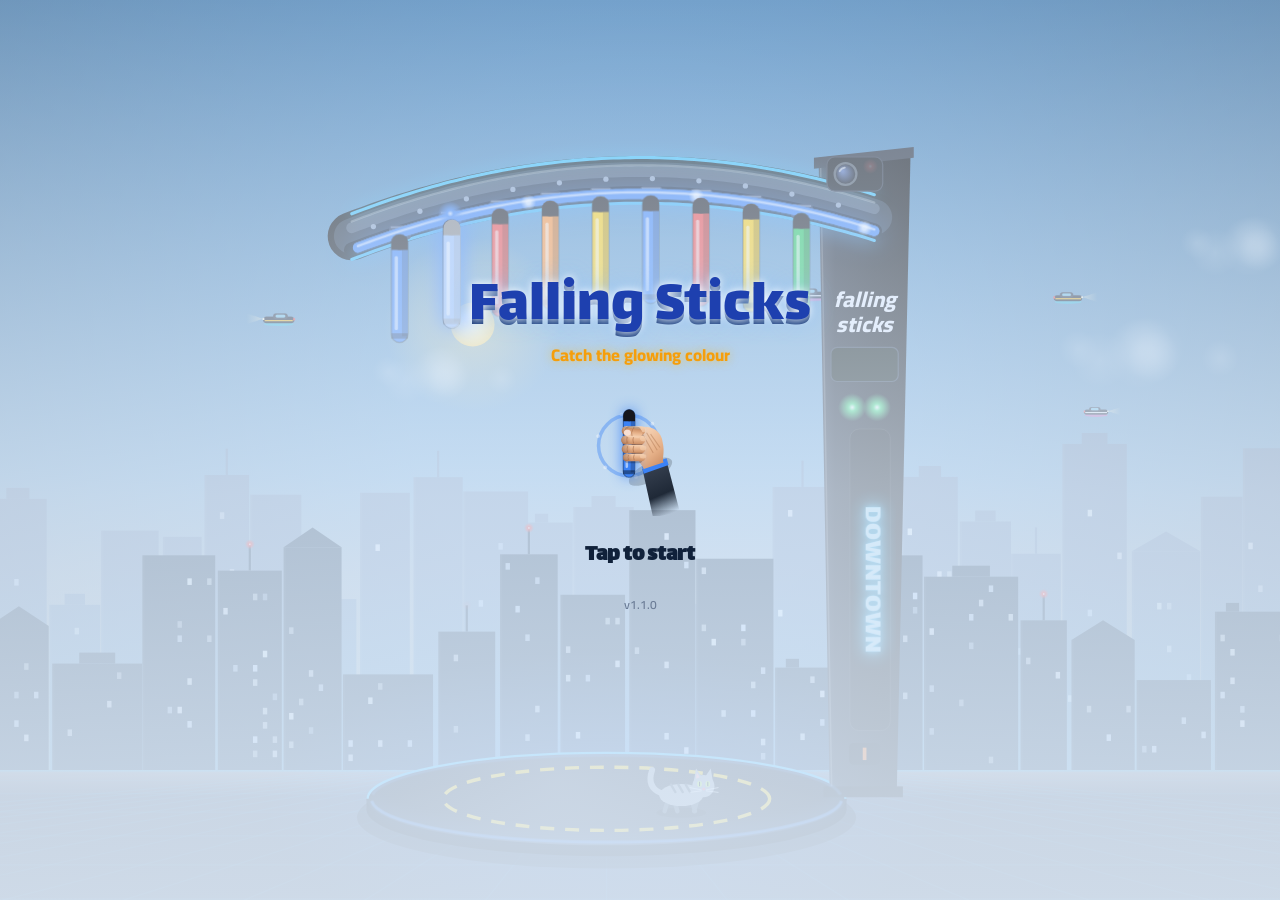
==== commit 5b156a96: "Falling Sticks 1.1.0: online High Scores, English only, cleaner screens - Online High Scores (Endles" ====
--- a/index.html
+++ b/index.html
@@ -509,7 +509,7 @@
    ===================================================================== */
 
 /* ============================ 1. CONFIG ============================ */
-const VERSION = '1.0.6';
+const VERSION = '1.1.0';
 
 /** Central tuning table. Change numbers here, not inside the code. */
 const CFG = {
@@ -573,7 +573,7 @@
   titles: [1, 5, 10, 15, 20, 30, 50],                   // player level at which each title in STR.titles unlocks
   stickerSet: 150,                                      // coins for a complete world sticker set
   ramadan: [{ n: 20, coins: 100 }, { n: 50, item: ['pet', 'lantern'] }, { n: 100, coins: 300 }],   // lantern event rewards
-  leaderboard: { size: 10, url: '' },         // set url to an https endpoint to sync online
+  online: { apiKey: '', projectId: '', size: 50, max: 5000000 },   // Firebase project for the online high scores (empty = off); see store/high-scores-setup.html
 };
 
 /** Graphics presets. `auto` picks one of these by measuring FPS. */
@@ -757,128 +757,35 @@
 
 /* ============================ 3. I18N ============================ */
 const STR = {
-  ar: {
-    sSaves: '📜 سجل الحفظ', savesT: 'سجل الحفظ', tBackups: 'نسخ احتياطية', tLog: 'سجل التقدّم', bkNow: 'احفظ نسخة هلّق', bkRestore: 'استرجاع', bkConfirm: 'ترجع لهالنسخة ({0})؟ تقدّمك الحالي بينحفظ كنسخة قبلها.', bkDone: 'تم الاسترجاع ✓', bkSaved: 'انحفظت نسخة ✓', bkEmpty: 'لسا ما في نسخ احتياطية', bkInfo: 'تقدّمك بينحفظ تلقائياً على جهازك بعد كل جولة. النسخ الاحتياطية بتنعمل كل شوي وقبل أي استيراد أو مسح أو استرجاع — وبتضل حتى بعد مسح التقدّم.', bkWhy_auto: 'تلقائية', bkWhy_manual: 'يدوية', bkWhy_import: 'قبل الاستيراد', bkWhy_reset: 'قبل المسح', bkWhy_restore: 'قبل الاسترجاع', bkSum: 'المرحلة {0} · ★ {1} · 🪙 {2}', lastSave: '💾 آخر حفظ: {0}', justNow: 'هلّق', logEmpty: 'العب شوي وبيبين تقدّمك هون.', lg_win: 'فزت بالمرحلة {0} {1}', lg_boss: 'هزمت زعيم {0} 👑', lg_ach: 'إنجاز: {0} 🏆', lg_best: 'رقم قياسي جديد بـ{0}: {1}', lg_buy: 'اشتريت {0} 🛍️', lg_daily: 'فزت بالتحدي اليومي 📅', lg_world: 'فتحت عالم جديد: {0} 🌆', lg_restore: 'استرجعت نسخة احتياطية ↩️', lg_import: 'استوردت تقدّم 📥', lg_reset: 'بداية جديدة 🔄',
-    title: 'العصي الساقطة', sub: 'FALLING STICKS', tapStart: 'المس الشاشة للبدء',
-    play: 'العب', contLv: 'المرحلة {0}', modes: 'الأنماط', shop: 'المتجر', ach: 'الإنجازات', stats: 'الإحصائيات', lb: 'الصدارة', settings: 'الإعدادات', about: 'عن اللعبة', back: 'رجوع', close: 'إغلاق',
-    mapTitle: 'خريطة المراحل', worldN: 'العالم {0}', levelN: 'المرحلة {0}', boss: 'الزعيم',
-    catchThe: 'امسك العصا', col_b: 'الزرقاء', col_g: 'الخضراء', col_r: 'الحمراء',
-    comboX: 'كومبو ⁦×{0}⁩', inRow: '{0} ورا بعض',
-    hudLevel: 'المرحلة {0} · {1}/{2}', hudBoss: '👑 الزعيم · {0}/{1}', hudEndless: 'لا نهائي · مستوى {0}', hudDaily: 'تحدي اليوم · {0}/{1}', hudPractice: 'تدريب · المرحلة {0}', hudTut: 'تعليمات',
-    go: 'انطلق!', paused: 'إيقاف مؤقت', resume: 'استئناف', restart: 'إعادة', toMap: 'الخريطة', toMenu: 'القائمة', allSettings: 'كل الإعدادات',
-    win: 'أحسنت!', bossWin: '👑 هزمت الزعيم!', lose: 'خسرت!', over: 'انتهت اللعبة!', again: 'إعادة', next: 'التالية', retry: 'حاول مرة ثانية', practiceEnd: 'انتهى التدريب', endPractice: 'إنهاء التدريب',
-    score: 'النقاط', best: 'الأفضل: {0}', newBest: 'رقم قياسي جديد!', reached: 'مسكت {0} من {1}', rank: 'ترتيبك #{0} محلياً', allDone: 'خلّصت كل المراحل — أنت أسطورة! 🏆', dailyBonus: 'مكافأة التحدي اليومي',
-    caughtN: 'مسكات: {0}', accN: 'الدقة: {0}%',
-    switched: 'اللون تغيّر!', newWorld: 'عالم جديد: {0}', slow: 'تبطيء!',
-    mCampaign: 'المراحل', mCampaignD: '{0} مرحلة في {1} عوالم، وزعيم آخر كل عالم.',
-    mEndless: 'لا نهائي', mEndlessD: 'الصعوبة بتزيد كل شوي — قديش بتصمد؟',
-    mDaily: 'تحدي يومي', mDailyD: 'تحدي جديد كل يوم، نفس التحدي لكل اللاعبين.',
-    mPractice: 'تدريب', mPracticeD: 'بدون خسارة — جرّب أي مرحلة فتحتها.',
-    dailyDone: 'خلّصته اليوم ✓', dailyGet: 'الجائزة: ⁦+{0}⁩', start: 'ابدأ', bestN: 'الأفضل: {0}',
-    sSound: '🔊 الصوت', sMusic: 'الموسيقى', sSfx: 'المؤثرات', sMute: 'كتم الكل',
-    sHaptics: '📳 الاهتزاز', sHapticsRow: 'اهتزاز مع اللعب', sNoVib: 'جهازك أو متصفحك ما بيدعم الاهتزاز',
-    sLang: '🌐 اللغة',
-    sGfx: '🎨 جودة الرسوم', qAuto: 'تلقائي', qHigh: 'عالية', qMed: 'متوسطة', qLow: 'منخفضة', gfxNow: 'المستخدمة الآن: {0} · {1} FPS',
-    sDiff: '🎯 الصعوبة', dEasy: 'سهل', dNormal: 'عادي', dHard: 'صعب', diffNote: '{0} قلوب · جاذبية {1}', gSoft: 'خفيفة', gNorm: 'عادية', gStrong: 'قوية', diffNext: 'بتتطبّق من المرحلة الجاية',
-    sA11y: '♿ إمكانية الوصول', sCb: 'وضع عمى الألوان', sCbD: 'رموز ● ▲ ■ على العصي والقوس', sReduce: 'تقليل الحركة', sReduceD: 'بدون هزّة شاشة وومضات', sBig: 'تكبير النصوص', sLeft: 'وضع اليد اليسرى', sLeftD: 'أزرار اللعب على الجهة الثانية',
-    sData: '💾 البيانات', sExport: 'تصدير', sImport: 'استيراد', sReset: 'إعادة ضبط التقدّم',
-    sInfo: 'ℹ️ معلومات', sTut: 'التعليمات', sChangelog: 'سجل التغييرات', version: 'الإصدار {0}',
-    exportT: 'تصدير التقدّم', exportD: 'انسخ النص واحفظه بمكان آمن. بتقدر تستورده على أي جهاز.', copy: 'نسخ', copied: 'تم النسخ ✓',
-    importT: 'استيراد التقدّم', importD: 'الصق نص التصدير هون:', doImport: 'استيراد', importBad: 'النص مش صالح', importOk: 'تم استيراد التقدّم ✓', importConfirm: 'رح يستبدل تقدّمك الحالي بالكامل. متأكد؟',
-    reset1: 'متأكد إنك بدك تمسح كل التقدّم؟', reset2: 'آخر تحذير! النجوم والعملات والإنجازات والمشتريات رح تنمسح. (بنضل نحتفظ بنسخة احتياطية بسجل الحفظ إذا غيّرت رأيك.)', resetYes: 'نعم، كمّل', resetFinal: 'امسح كل شي', resetDone: 'تم مسح التقدّم', cancel: 'إلغاء', ok: 'تمام', confirmT: 'تأكيد',
-    tStick: 'العصي', tPlatform: 'المنصة', tArch: 'القوس', tBg: 'الخلفيات', equip: 'استخدم', equipped: 'مُستخدم ✓', noCoins: 'ما معك عملات كافية', bought: 'اشتريت {0}!',
-    it_stick_classic: 'كلاسيك', it_stick_neon: 'نيون', it_stick_wood: 'خشب', it_stick_ice: 'جليد', it_stick_gold: 'ذهب',
-    it_platform_classic: 'سودا كلاسيك', it_platform_neon: 'حلقة نيون', it_platform_chrome: 'كروم', it_platform_holo: 'هولوغرام',
-    it_arch_classic: 'معدن', it_arch_chrome: 'كروم لامع', it_arch_neon: 'إطار نيون', it_arch_gold: 'ذهبي',
-    it_bg_classic: 'عوالم المدينة', it_bg_synth: 'غروب سينثويف', it_bg_rain: 'مطر النيون', it_bg_aurora: 'شفق قطبي',
-    achCount: '{0} من {1}', achReward: 'الجائزة', achNew: 'إنجاز جديد!',
-    st_caught: 'إجمالي المسكات', st_combo: 'أطول كومبو', st_time: 'وقت اللعب', st_acc: 'الدقة', st_games: 'مرات اللعب', st_wins: 'مرات الفوز', st_stars: 'النجوم', st_boss: 'زعماء انهزموا', st_endless: 'أفضل لا نهائي', st_gold: 'عصي ذهبية', st_bombs: 'قنابل تفاديتها', st_coins: 'عملات اكتسبتها',
-    lbEndless: 'لا نهائي', lbDaily: 'التحدي اليومي', lbEmpty: 'لسا ما في نتائج — العب وسجّل أول رقم!', lbNote: 'لوحة محلية على جهازك · 🤖 = منافس آلي مش لاعب حقيقي · جاهزة للربط بخادم', lbLv: 'مستوى {0}',
-    giftT: 'المكافأة اليومية', giftDay: 'يوم {0}', claim: 'استلم ⁦+{0}⁩', claimed: 'استلمت مكافأة اليوم ✓', nextIn: 'المكافأة الجاية بعد {0}', streak: '🔥 سلسلة {0} أيام', giftD: 'ارجع كل يوم عشان تكبر المكافأة!',
-    tut0: 'أهلاً! 👋 خليني أعلّمك اللعبة بسرعة.', tut1: 'شايف القوس المضوّي فوق؟ لونه هو لون الهدف. الهدف هلّق: العصا {0}.', tut2: 'لما العصا تهتز… بتنزل! المسها قبل ما توصل الأرض 👆', tut2r: 'ولا يهمك! جرّب كمان مرة 👆', tut3: 'هاي لونها مختلف — لا تلمسها! خلّيها تقع.', tut3r: 'أوبس! هاي مش لون الهدف. خلّيها تقع.', tut4: 'ممتاز! 🔥 كل 5 مسكات ورا بعض بتكبّر مضاعف النقاط. وعندك 3 قلوب ❤️ — لمس لون غلط أو وقوع عصا الهدف بيضيّع قلب.', tutGo: 'يلا نلعب!', skip: 'تخطي', nextB: 'التالي', yalla: 'يلا',
-    newTag: 'جديد!', gotIt: 'فهمت، يلا!',
-    in_colors3: 'ثلاث ألوان', in_colors3D: 'صار في لون ثالث — ركّز على لون القوس.',
-    in_switch: 'الهدف بيتغيّر', in_switchD: 'كل شوي القوس بيغيّر لونه. لما يتغيّر، العصي بتوقف لحظة — بعدها امسك اللون الجديد!',
-    in_gold: 'العصا الذهبية', in_goldD: 'نقطتين مرة وحدة، وبتبطّئ الوقت لحظة. امسكها دايماً!',
-    in_double: 'عصيتين مع بعض', in_doubleD: 'أحياناً بتنزل عصيتين بنفس الوقت — استخدم إصبعين!',
-    in_bomb: 'القنابل', in_bombD: 'العصا السودا بعلامة التحذير ممنوع تلمسها! خلّيها تقع.',
-    in_shift: 'العصي المتلوّنة', in_shiftD: 'العصا اللي إلها لمعة قوس قزح بتغيّر لونها وهي نازلة — شوف لونها الأخير.',
-    in_boss: 'مرحلة الزعيم 👑', in_bossD: 'هدف أكبر وسرعة أعلى. اهزمه عشان تفتح العالم الجاي!',
-    tips: ['نصيحة: المس العصا من نصّها — منطقة اللمس واسعة.', 'نصيحة: الكومبو بينكسر مع أي غلطة، فما تستعجل.', 'نصيحة: العصا بتهتز قبل ما تنزل — هاي إشارتك!', 'نصيحة: العصي الملوّنة المعلّقة ديكور، لونها الحقيقي بيبين لما تهتز.', 'نصيحة: فعّل وضع عمى الألوان من الإعدادات لو بدك رموز ● ▲ ■.', 'نصيحة: الذهبية بتبطّئ الوقت — استغلها!', 'نصيحة: ارجع كل يوم للمكافأة اليومية والتحدي اليومي.', 'نصيحة: بنمط التدريب بتقدر تجرّب أي مرحلة فتحتها بدون خسارة.', 'نصيحة: اجمع عملات وغيّر شكل العصي والمنصة من المتجر.', 'نصيحة: لما يتغيّر لون القوس، العصي بتوقف لحظة — استعد!', 'نصيحة: إذا بتلعب بإيدك الشمال، فعّل وضع اليد اليسرى.', 'نصيحة: ثلاث نجوم = ولا قلب ضايع.', 'نصيحة: المس العصا نفسها — اللمس صار دقيق.', 'نصيحة: المس الدرون عشان تاخد قوة خاصة.', 'نصيحة: البسّة ممكن ترجّع عصا وقعت منك — مرة وحدة بكل مرحلة.', 'نصيحة: امسك العصا أول ما تبطّل تطقطق كهربا = سريع! ونقاط زيادة.', 'نصيحة: عندك مهام يومية جديدة كل يوم من زر 📋.'],
-    cheer: ['إيدك سريعة! ⚡', 'ولا أروع! 🔥', 'بطل الأركيد! 🕹️', 'كمّل هيك! 💪', 'عيونك صقر! 🦅', 'ممتاز يا معلّم! ⭐', 'ما في أسرع منك! 🚀', 'أداء نظيف! ✨'],
-    loseMsg: ['قرّبت! جرّب كمان مرة 💪', 'ولا يهمك، المرة الجاية بتزبط!', 'ركّز على لون القوس 👀', 'خذ نفس وارجع أقوى!'],
-    bHappy: ['ياي!', 'ممتاز!', 'واو!', 'حلو!'], bSad: ['أوف!', 'آخ!', 'لا لا!'], bCombo: ['كومبو! 🔥', 'نار! 🔥', 'كمّل!'], bSwitch: ['انتبه! 🔄'], bGold: ['ذهب! ✨'], bBomb: ['بوم! 💥'], bWin: ['فزنا! 🎉', 'يا سلام!'], bLose: ['المرة الجاية!'],
-    worlds: ['وسط البلد', 'حي النيون', 'الميناء', 'السوق الليلي', 'الأبراج', 'الحي الأخضر', 'الحي الأحمر', 'حي المطر', 'الأفق الذهبي', 'شارع المجرّة'],
-    aboutT: 'عن اللعبة', aboutP1: 'نسخة رقمية من ماكينة الأركيد «⁦Falling Sticks⁩»: المس العصا اللي بلون القوس قبل ما توصل الأرض.', aboutP2: '{0} مرحلة في {1} عوالم، ونمط لا نهائي، وتحدي يومي، وتدريب، ومتجر وإنجازات.', aboutP3: 'مبنية بالكامل بـ Canvas 2D و WebAudio داخل ملف HTML واحد — الرسومات والموسيقى كلها مولّدة بالكود.',
-    in_twoTone: 'عصي بلونين 🎨', in_twoToneD: 'في عصي إلها لونين. اضغط على النص اللي لونه زي القوس، وإذا ولا نص بطابق خلّيها توقع.', in_wind: 'مرحلة فيها هوا 💨',
-    in_windD: 'الهوا بيزيح العصي وهي نازلة. راقب سهم 💨 ولحّق العصا.', in_rise: 'عصي طالعة ⬆️', in_riseD: 'في عصي بتطلع من المنصة لفوق. امسك اللي لونها صح قبل ما توصل للقوس.',
-    it_pet_lantern: 'فانوس رمضان', titles: ['مبتدئ', 'ماسك عصي', 'عين صقر', 'محترف العصي', 'نجم الأركيد', 'أسطورة النيون', 'الأستاذ الكبير'], rw_coins: '{0} عملة',
-    lg_plv: 'وصلت مستوى اللاعب {0}', lg_stk: 'ملصق «{0}» · {1}', lg_ev: 'جايزة رمضان عند {0} فانوس', stk_enter: 'أهلا وسهلا', stk_half: 'نص الطريق', stk_boss: 'الزعيم وقع',
-    stk_stars30: '30 نجمة', stk_stars45: 'كل النجوم', stkC_enter: 'خلّص مرحلة', stkC_half: 'خلّص 8 مراحل', stkC_boss: 'اغلب الزعيم', stkC_s30: '30 نجمة', stkC_s45: '45 نجمة',
-    stkNew: 'ملصق جديد!', stkSet: 'كمّلت مجموعة {0}!', stkDone: 'كاملة', album: 'ألبوم الملصقات', albumD: 'خمس ملصقات بكل عالم. المجموعة الكاملة إلها {0} عملة.',
-    profile: 'الملف الشخصي', track: 'مسار الجوايز', trackD: 'جوايز ببلاش مع كل مستوى. بتكسب خبرة (XP) لما تمسك عصي وتفوز وتخلّص مهمات.', lvShort: 'مستوى {0}',
-    lvUp: 'مستوى {0}!', welcomeLv: 'إنت بمستوى {0}!', welcomeLvD: 'تقدّمك لهلأ انحسب خبرة.', evRamadan: 'فوانيس رمضان', evRamadanD: 'برمضان بتنزل عصي فوانيس بنفسجية كل شوي. امسكها — عمرها ما بتخسّرك قلب — واجمع جوايز.',
-    evProg: '{0}/{1} فانوس', evEid: 'عيد مبارك!', evEidD: 'الهدية اليومية دبل طول أيام العيد.', evReward: 'جايزة الفوانيس!', evOnly: 'مناسبة', sAssist: 'مساعدة ذكية',
-    sAssistD: 'بعد 3 محاولات فاشلة، المرحلة بتصير أسهل شوي.', assistOn: 'المساعدة الذكية شغّالة: هالمرحلة أسهل شوي.',
-    it_arch_world: 'تصميم العالم', it_platform_world: 'تصميم العالم', devT: 'وضع المطوّر', devPinD: 'اكتب رمز صاحب اللعبة.', devUnlock: 'افتح',
-    devWrong: 'الرمز غلط', devOn: 'وضع المطوّر شغّال: كل المراحل مفتوحة', devOff: 'وضع المطوّر انطفى', devTest: 'تجربة — ما في إشي بينحفظ', devJumpT: 'روح لمرحلة',
-    tPet: 'الحيوانات', pets: 'رفاقي', petsD: 'اختار مين يتمشّى معك. كل واحد إله مهارة صغيرة.', pk_cat: 'قطة', pk_pup: 'جرو', pk_duck: 'بطّة', pk_bunny: 'أرنب',
-    ps_cat: 'خرخرة مهدّية: لما تخسر قلب، العصي بتنزل أبطأ لمدة 5 ثواني.', ps_pup: 'جيب: بيجيبلك عملات لما توقع عصا ذهبية عالأرض (مرتين بالمرحلة).',
-    ps_duck: 'فرصة ثانية: مرة بالمرحلة بترجّع عصا فاتتك لفوق.', ps_bunny: 'رجلين سريعة: المسكات السريعة بتعطي بونص أكثر بـ 50%.', petLock: 'بتنفتح بالمرحلة {0}',
-    petPick: 'اختار', petOn: 'معك ✓', petName: 'الاسم', petAcc: 'الإكسسوارات', petSave: 'كواك! كمان مرة!', petCalm: 'روّق…', it_pet_none: 'بدون', it_pet_bow: 'فيونكة',
-    it_pet_collar: 'طوق', it_pet_party: 'طاقية حفلة', it_pet_crown: 'تاج',
-    rotate: 'لفّ جوالك بالطول عشان تلعب',
-    clog: [['1.0.6', 'عصي مكهربة من المرحلة 2: بتطقطق كهربا صفرا وفوقها ⚡، ولو مسكتها بتخسر عصا حياة حتى لو كانت نفس اللون.'], ['1.0.5', 'خط الكهربا المخفي صار من أول مرحلة.'], ['1.0.4', 'خط الكهربا صار مخفي، وبيبيّن بس لما تنصعق، وصار على بعد نص عصا تحت العصي بكل المراحل.'], ['1.0.3', 'المنطقة المكهربة صارت خط كهربا أزرق تحت العصي: أي عصا بتمسكها فوقه بتصعقك. الخط بينزل شوي شوي لحد المرحلة 30.'], ['1.0.2', 'منطقة مكهربة من المرحلة 12: العصا أول ما تنزل بتطقطق كهربا، وإذا مسكتها فيها بتنصعق وبيروح الكومبو.'], ['1.0.1', 'لعب أنعم على الجوال بدون تعليق، وعصي الحياة صار لونها نفس لون الهدف.'], ['1.0.0', 'أول إطلاق: 150 مرحلة في 10 عوالم نيون وزعيم كل 15 مرحلة، أوضاع لا نهائي والتحدي اليومي والتمرين، حيوانات رفيقة إلها مهارات، زنبركات، مراحل فلاش الكاميرا ⚡، متجر وألبوم ملصقات وإنجازات — وكلها بتشتغل بدون نت.']],
-    gift: 'المكافأة', mins: '{0} د', hours: '{0} س {1} د',
-    pw_spring: 'زنبركات!', pw_heart: '+1 ❤️', pw_slow: 'إبطاء!', pw_magnet: 'مغناطيس!', pw_x2: 'نقاط ×2', quick: 'سريع!', catSave: 'البسّة رجّعتها! 🐾', enraged: 'الزعيم عصّب! 😡',
-    bossName: 'زعيم {0}', hudSurvive: 'صمود · {0} ث', survivedN: 'صمدت {0} من {1} ثانية',
-    tw_rapid: '⚡ دفعات سريعة: كل شوي الزعيم بيرمي 3 عصي ورا بعض.', tw_fake: '😜 خدعة: بعض العصي بتهتز وما بتنزل — لا تستعجل!', tw_blackout: '🌑 انطفاء: الأضواء بتطفي لحظات — تابع شريط الهدف فوق.', tw_swap: '🔄 تبديل أسرع: لون الهدف بيتغيّر أكثر.', tw_enrage: '😡 عصبية: بنص المعركة الزعيم بيسرّع.',
-    in_spring: 'زنبركات النطّ', in_springD: 'كل شوي بيجيك درون شايل زنبركات، اكبس عليه! لمدة 10 ثواني العصي اللي بدك إياها بترتد لفوق بدل ما توقع على الأرض، فبتصير معك فرصة تانية تمسكها.',
-    in_drone: 'الدرون والقوى الخاصة', in_droneD: 'كل شوي بيمرق درون شايل قوة خاصة: قلب، إبطاء، مغناطيس أو نقاط ×2. المسه عشان تاخدها!',
-    in_feint: 'اهتزاز مخادع', in_feintD: 'انتبه: أحياناً كذا عصا بتهتز مع بعض، بس وحدة بس بتنزل فعلاً. لا تستعجل، استنى لحد ما تنزل!',
-    in_flash: 'فلاش الكاميرا ⚡', in_flashD: 'كاميرا الماكينة بتضرب فلاش قوي كل كم ثانية وبتعمي الشاشة لحظة. لما تشوف العدسة بتلمع، تذكّر وين العصا وامسكها!',
-    in_zap: 'منطقة مكهربة ⚡', in_zapD: 'تحت العصي المعلّقة في خط كهربا مخفي. إذا مسكت عصا وهي لسا فوقه بتنصعق وبيروح الكومبو، والخط بيبيّن لحظة. استنى العصا تنزل شوي وتبطّل تطقطق، وبعدين امسكها.', zap: 'صعقة! ⚡',
-    in_live: 'عصا مكهربة ⚡', in_liveD: 'بعض العصي بتضل مكهربة طول الطريق: بتطقطق كهربا صفرا وفوقها ⚡. لا تمسكها أبداً حتى لو كانت نفس لون الهدف، بتخسر عصا حياة! اتركها تنزل وما بتخسر اشي.', shock: 'انصعقت! ⚡',
-    in_cat: 'بسّة الحارة', in_catD: 'بسّة بتتمشى على المنصة. إذا وقعت عصا الهدف عليها بترجّعها لفوق مرة وحدة بكل مرحلة، والذهبية عليها بتعطيك عملات. ولو لمستها… بتخرخر 😺',
-    in_survive: 'مرحلة صمود ⏳', in_surviveD: 'ما في عدد مسكات مطلوب — بس اصمد لآخر الوقت بدون ما تخسر كل قلوبك.',
-    in_goldRain: 'مطر ذهبي 💰', in_goldRainD: 'العصي الذهبية بتنزل كتير بهالمرحلة — كل وحدة بنقطتين وبتبطّئ الوقت!',
-    in_dark: 'الظلام 🌑', in_darkD: 'الأضواء مطفية بهالمرحلة. ركّز على لون العصا وتابع شريط الهدف فوق.',
-    missions: 'المهام اليومية', mReset: 'مهام جديدة بعد {0}', mBonus: 'جائزة الثلاث مهام', mBonusD: 'خلّص واستلم كل مهام اليوم عشان تفتح الجائزة الكبيرة.', claimShort: 'استلم {0}', missionDone: 'مهمة مكتملة!',
-    m_catch: 'امسك {0} عصا', m_color: 'امسك {0} عصا {1}', m_combo: 'وصّل كومبو {0} بجولة وحدة', m_wins: 'افز بـ {0} مراحل', m_stars: 'خذ 3 نجوم {0} مرات', m_quick: 'اعمل {0} مسكات سريعة', m_endless: 'سجّل {0} نقطة بجولة لا نهائي', m_gold: 'امسك {0} عصي ذهبية', m_power: 'اجمع {0} قوى خاصة من الدرون',
-    cs_b: 'زرقاء', cs_g: 'خضراء', cs_r: 'حمراء', tBebo: 'بيبو',
-    it_bebo_none: 'بدون', it_bebo_cap: 'كاب', it_bebo_glasses: 'نظارة شمس', it_bebo_phones: 'سماعات', it_bebo_keffiyeh: 'كوفية', it_bebo_crown: 'تاج',
-    chBtn: '🆚 تحدّى صاحبك', chTitle: '🆚 {0} تحدّاك!', chBody: 'سجّل {0} نقطة بـ{1}. بتقدر تتغلب عليه؟', chAccept: 'قبول التحدي', chLater: 'لاحقاً', chName: 'شو اسمك؟ (رح يطلع لصاحبك)', chShare: 'شارك',
-    chShareText: '{0} سجّل {1} نقطة بالعصي الساقطة — بتقدر تتغلب عليه؟ 🕹️', chLinkT: 'رابط التحدي', chLinkD: 'ابعت الرابط لصاحبك. الروابط بتشتغل لما تكون اللعبة مرفوعة على الإنترنت.', chWin: '🏆 فزت على {0}!', chLose: '{0} لسا متقدّم عليك', chTie: 'تعادل مع {0}! 🤝', chReply: 'ابعتله الرد',
-    you: 'إنت', bot: 'منافس آلي', rivalDay: '🤖 منافس اليوم: {0} · {1}', rivalBeat: '🤖 تغلّبت على منافس اليوم {0}!', rivalLost: '🤖 منافس اليوم {0} سجّل {1}',
-    rivals: ['نيونو', 'فولت', 'بيكسل', 'كوميت', 'توربو', 'لونا', 'بلايز', 'بايت'], sName: '👤 اسمك',
-    sTheme: '🖌️ الثيم', th_sunset: 'غروب', th_day: 'نهار', th_night: 'ليل نيون', th_retro: 'ريترو', th_ocean: 'محيط', th_contrast: 'تباين عالي', th_auto: 'تلقائي',
-    cine1: 'أهلاً بالعصي الساقطة! 🕹️ خليني أفرجيك كيف بتنلعب.', cine2: 'شايف القوس المضوّي؟ لونه هو لون العصا اللي لازم تمسكها.', cine3: 'العصا بتهتز... وبعدين بتنزل! المسها قبل ما توصل الأرض 👆', cine4: 'لون مختلف؟ لا تلمسها ✋ خلّيها تقع.', cine5: 'مسكات ورا بعض = كومبو ونقاط أكثر 🔥 وعندك {0} قلوب ❤️', cine6: 'جاهز؟ يلا نلعب! 🎮', sIntro: 'العرض التعريفي',
-    sFps: 'عرض عدّاد FPS', st_quick: 'مسكات سريعة', st_power: 'قوى خاصة', st_missions: 'مهام مكتملة', st_cat: 'إنقاذات البسّة',
-  },
   en: {
-    sSaves: '📜 Save history', savesT: 'Save history', tBackups: 'Backups', tLog: 'Progress log', bkNow: 'Back up now', bkRestore: 'Restore', bkConfirm: 'Go back to this backup ({0})? Your current progress is backed up first.', bkDone: 'Backup restored ✓', bkSaved: 'Backup saved ✓', bkEmpty: 'No backups yet', bkInfo: 'Your progress saves automatically on this device after every run. Backups are made every so often and before any import, reset or restore — they even survive a reset.', bkWhy_auto: 'Auto', bkWhy_manual: 'Manual', bkWhy_import: 'Before import', bkWhy_reset: 'Before reset', bkWhy_restore: 'Before restore', bkSum: 'Level {0} · ★ {1} · 🪙 {2}', lastSave: '💾 Last saved: {0}', justNow: 'just now', logEmpty: 'Play a little and your progress will show up here.', lg_win: 'Won level {0} {1}', lg_boss: 'Beat the boss of {0} 👑', lg_ach: 'Achievement: {0} 🏆', lg_best: 'New record in {0}: {1}', lg_buy: 'Bought {0} 🛍️', lg_daily: 'Won the daily challenge 📅', lg_world: 'New world unlocked: {0} 🌆', lg_restore: 'Restored a backup ↩️', lg_import: 'Imported progress 📥', lg_reset: 'Started over 🔄',
+    nextLv: 'Next level', sNameD: 'Shown on the online High Scores. Letters and numbers, 12 at most.', lbLoading: 'Loading scores...', lbRetry: 'Try again',
+    lbOffline: 'Can\'t reach the High Scores right now. Check your internet connection.', lbMine: 'Your best: {0}', lbNoteE: 'Best Endless score of each player',
+    lbNoteD: 'Today\'s daily challenge, a new list every day', hsSoon: 'Online High Scores are coming soon.', hsNameT: 'New high score!',
+    hsNameD: 'Pick a name for the online High Scores. Other players will see it.', hsSave: 'Save', hsLater: 'Not now', hsBad: 'Please pick another name.', hsEmpty: 'Type a name first.',
+    hsRankE: 'High Scores rank #{0}', hsRankD: 'Today\'s rank #{0}',
+    sSaves: '📜 Save history', savesT: 'Save history', tBackups: 'Backups', tLog: 'Progress log', bkNow: 'Back up now', bkRestore: 'Restore', bkConfirm: 'Go back to this backup ({0})? Your current progress is backed up first.', bkDone: 'Backup restored ✓', bkSaved: 'Backup saved ✓', bkEmpty: 'No backups yet', bkInfo: 'Your progress saves on this device after every run. Backups are made from time to time and before any import, reset or restore, and they even survive a reset.', bkWhy_auto: 'Auto', bkWhy_manual: 'Manual', bkWhy_import: 'Before import', bkWhy_reset: 'Before reset', bkWhy_restore: 'Before restore', bkSum: 'Level {0} · ★ {1} · 🪙 {2}', lastSave: '💾 Last saved: {0}', justNow: 'just now', logEmpty: 'Play a little and your progress will show up here.', lg_win: 'Won level {0} {1}', lg_boss: 'Beat the boss of {0} 👑', lg_ach: 'Achievement: {0} 🏆', lg_best: 'New record in {0}: {1}', lg_buy: 'Bought {0} 🛍️', lg_daily: 'Won the daily challenge 📅', lg_world: 'New world unlocked: {0} 🌆', lg_restore: 'Restored a backup ↩️', lg_import: 'Imported progress 📥', lg_reset: 'Started over 🔄',
     title: 'Falling Sticks', sub: 'Catch the glowing colour', tapStart: 'Tap to start',
-    play: 'Play', contLv: 'Level {0}', modes: 'Modes', shop: 'Shop', ach: 'Achievements', stats: 'Stats', lb: 'Leaderboard', settings: 'Settings', about: 'About', back: 'Back', close: 'Close',
-    mapTitle: 'Level Map', worldN: 'World {0}', levelN: 'Level {0}', boss: 'Boss',
+    play: 'Play', contLv: 'Level {0}', modes: 'Modes', shop: 'Shop', ach: 'Achievements', stats: 'Stats', lb: 'High Scores', settings: 'Settings', about: 'About', back: 'Back', close: 'Close',
+    mapTitle: 'Levels', worldN: 'World {0}', levelN: 'Level {0}', boss: 'Boss',
     catchThe: 'Catch the', col_b: 'BLUE', col_g: 'GREEN', col_r: 'RED',
     comboX: 'Combo ×{0}', inRow: '{0} in a row',
     hudLevel: 'Level {0} · {1}/{2}', hudBoss: '👑 Boss · {0}/{1}', hudEndless: 'Endless · Lv {0}', hudDaily: 'Daily · {0}/{1}', hudPractice: 'Practice · Level {0}', hudTut: 'Tutorial',
-    go: 'GO!', paused: 'Paused', resume: 'Resume', restart: 'Restart', toMap: 'Map', toMenu: 'Menu', allSettings: 'All settings',
+    go: 'GO!', paused: 'Paused', resume: 'Resume', restart: 'Restart', toMap: 'Levels', toMenu: 'Menu', allSettings: 'All settings',
     win: 'Well done!', bossWin: '👑 Boss defeated!', lose: 'You lost!', over: 'Game over!', again: 'Replay', next: 'Next', retry: 'Try again', practiceEnd: 'Practice over', endPractice: 'End practice',
-    score: 'Score', best: 'Best: {0}', newBest: 'New record!', reached: 'Caught {0} of {1}', rank: 'Local rank #{0}', allDone: 'You beat every level — legend! 🏆', dailyBonus: 'Daily challenge bonus',
+    score: 'Score', best: 'Best: {0}', newBest: 'New record!', reached: 'Caught {0} of {1}', allDone: 'You beat every level. Legend! 🏆', dailyBonus: 'Daily challenge bonus',
     caughtN: 'Catches: {0}', accN: 'Accuracy: {0}%',
     switched: 'Colour changed!', newWorld: 'New world: {0}', slow: 'Slow-mo!',
     mCampaign: 'Levels', mCampaignD: '{0} levels in {1} worlds, with a boss at the end of each.',
-    mEndless: 'Endless', mEndlessD: 'It keeps getting harder — how long can you last?',
+    mEndless: 'Endless', mEndlessD: 'It keeps getting harder. How long can you last?',
     mDaily: 'Daily Challenge', mDailyD: 'A new challenge every day, the same for everyone.',
-    mPractice: 'Practice', mPracticeD: 'No losing — try any level you unlocked.',
+    mPractice: 'Practice', mPracticeD: 'No losing. Replay any level you have unlocked.',
     dailyDone: 'Done today ✓', dailyGet: 'Prize: +{0}', start: 'Start', bestN: 'Best: {0}',
     sSound: '🔊 Sound', sMusic: 'Music', sSfx: 'Effects', sMute: 'Mute all',
     sHaptics: '📳 Haptics', sHapticsRow: 'Vibrate while playing', sNoVib: 'Your device or browser does not support vibration',
-    sLang: '🌐 Language',
-    sGfx: '🎨 Graphics', qAuto: 'Auto', qHigh: 'High', qMed: 'Medium', qLow: 'Low', gfxNow: 'In use: {0} · {1} FPS',
-    sDiff: '🎯 Difficulty', dEasy: 'Easy', dNormal: 'Normal', dHard: 'Hard', diffNote: '{0} hearts · {1} gravity', gSoft: 'light', gNorm: 'normal', gStrong: 'strong', diffNext: 'applies from the next level',
-    sA11y: '♿ Accessibility', sCb: 'Colour-blind mode', sCbD: 'Adds ● ▲ ■ symbols to sticks and arch', sReduce: 'Reduce motion', sReduceD: 'No screen shake or flashes', sBig: 'Larger text', sLeft: 'Left-handed mode', sLeftD: 'Moves game buttons to the other side',
+    
+    
+    sDiff: '🎯 Difficulty', dEasy: 'Easy', dNormal: 'Medium', dHard: 'Hard', diffNote: '{0} hearts · {1} gravity', gSoft: 'light', gNorm: 'normal', gStrong: 'strong', diffNext: 'applies from the next level',
+    
     sData: '💾 Data', sExport: 'Export', sImport: 'Import', sReset: 'Reset progress',
     sInfo: 'ℹ️ Info', sTut: 'Tutorial', sChangelog: 'Changelog', version: 'Version {0}',
     exportT: 'Export progress', exportD: 'Copy this text and keep it safe. You can import it on any device.', copy: 'Copy', copied: 'Copied ✓',
@@ -891,81 +798,68 @@
     it_bg_classic: 'City worlds', it_bg_synth: 'Synthwave sunset', it_bg_rain: 'Neon rain', it_bg_aurora: 'Aurora',
     achCount: '{0} of {1}', achReward: 'Reward', achNew: 'Achievement unlocked!',
     st_caught: 'Total catches', st_combo: 'Longest combo', st_time: 'Play time', st_acc: 'Accuracy', st_games: 'Games played', st_wins: 'Wins', st_stars: 'Stars', st_boss: 'Bosses beaten', st_endless: 'Best endless', st_gold: 'Golden sticks', st_bombs: 'Bombs dodged', st_coins: 'Coins earned',
-    lbEndless: 'Endless', lbDaily: 'Daily', lbEmpty: 'No scores yet — play and set the first one!', lbNote: 'Local board on this device · 🤖 = bot, not a real player · ready for a server', lbLv: 'Lv {0}',
+    lbEndless: 'Endless', lbDaily: 'Today', lbEmpty: 'No scores yet. Play and set the first one!', lbLv: 'Lv {0}',
     giftT: 'Daily Reward', giftDay: 'Day {0}', claim: 'Claim +{0}', claimed: 'Today\'s reward claimed ✓', nextIn: 'Next reward in {0}', streak: '🔥 {0}-day streak', giftD: 'Come back every day to grow the reward!',
-    tut0: 'Hi! 👋 Let me show you how to play.', tut1: 'See the glowing arch up top? Its colour is your target. Right now: the {0} stick.', tut2: 'When a stick shakes… it drops! Tap it before it hits the floor 👆', tut2r: 'No worries! Try again 👆', tut3: 'This one is a different colour — don\'t touch it! Let it fall.', tut3r: 'Oops! That\'s not the target colour. Let it fall.', tut4: 'Great! 🔥 Every 5 catches in a row raises your score multiplier. You have 3 hearts ❤️ — touching a wrong colour or dropping a target costs one.', tutGo: 'Let\'s play!', skip: 'Skip', nextB: 'Next', yalla: 'OK',
+    tut0: 'Hi! 👋 Let me show you how to play.', tut1: 'See the glowing arch up top? Its colour is your target. Right now: the {0} stick.', tut2: 'When a stick shakes… it drops! Tap it before it hits the floor 👆', tut2r: 'No worries! Try again 👆', tut3: 'This one is a different colour. Don\'t touch it! Let it fall.', tut3r: 'Oops! That\'s not the target colour. Let it fall.', tut4: 'Great! 🔥 Every 5 catches in a row raises your score multiplier. Touching a wrong colour or dropping a target costs a heart ❤️.', tutGo: 'Let\'s play!', skip: 'Skip', nextB: 'Next', yalla: 'OK',
     newTag: 'NEW!', gotIt: 'Got it!',
-    in_colors3: 'Three colours', in_colors3D: 'A third colour joins in — watch the arch.',
-    in_switch: 'Target changes', in_switchD: 'Every so often the arch changes colour. Sticks pause for a moment — then catch the new colour!',
+    in_colors3: 'Three colours', in_colors3D: 'A third colour joins in. Watch the arch.',
+    in_switch: 'Target changes', in_switchD: 'Every so often the arch changes colour. Sticks pause for a moment, then catch the new colour!',
     in_gold: 'Golden stick', in_goldD: 'Worth two catches and slows time briefly. Always grab it!',
-    in_double: 'Double drops', in_doubleD: 'Sometimes two sticks fall at once — use two fingers!',
+    in_double: 'Double drops', in_doubleD: 'Sometimes two sticks fall at once. Use two fingers!',
     in_bomb: 'Bombs', in_bombD: 'Never touch the black stick with the warning sign! Let it fall.',
-    in_shift: 'Shifting sticks', in_shiftD: 'Sticks with a rainbow shimmer change colour mid-fall — watch their final colour.',
+    in_shift: 'Shifting sticks', in_shiftD: 'Sticks with a rainbow shimmer change colour as they fall. Watch their final colour.',
     in_boss: 'Boss level 👑', in_bossD: 'Bigger goal, higher speed. Beat it to open the next world!',
-    tips: ['Tip: tap the middle of the stick — the touch area is generous.', 'Tip: any mistake breaks your combo, so stay calm.', 'Tip: sticks shake before they drop — that\'s your cue!', 'Tip: hanging sticks are decoration; the real colour shows when they shake.', 'Tip: turn on colour-blind mode in Settings for ● ▲ ■ symbols.', 'Tip: golden sticks slow time — use it!', 'Tip: come back daily for the reward and daily challenge.', 'Tip: Practice mode lets you replay any unlocked level without losing.', 'Tip: earn coins and restyle sticks and platform in the Shop.', 'Tip: when the arch changes colour, sticks pause briefly — get ready!', 'Tip: playing left-handed? Turn on left-handed mode.', 'Tip: three stars = no hearts lost.', 'Tip: tap the stick itself — touch is precise now.', 'Tip: tap the drone to grab a power.', 'Tip: the cat can bat a dropped stick back up — once per level.', 'Tip: grab a stick right after the sparks stop for a Quick! bonus.', 'Tip: new daily missions every day from the 📋 button.'],
-    cheer: ['Lightning hands! ⚡', 'Awesome! 🔥', 'Arcade hero! 🕹️', 'Keep it up! 💪', 'Eagle eyes! 🦅', 'Superb! ⭐', 'Nobody\'s faster! 🚀', 'Clean run! ✨'],
-    loseMsg: ['So close! Try again 💪', 'No worries, next time!', 'Keep your eyes on the arch 👀', 'Breathe and come back stronger!'],
+    tips: ['Tip: tap the middle of the stick.', 'Tip: any mistake breaks your combo, so stay calm.', 'Tip: sticks shake before they drop. That\'s your cue!', 'Tip: hanging sticks are decoration. The real colour shows when they shake.', 'Tip: golden sticks slow time, so always grab them!', 'Tip: come back daily for the reward and the daily challenge.', 'Tip: Practice mode lets you replay any unlocked level without losing.', 'Tip: earn coins and restyle your sticks and platform in the Shop.', 'Tip: when the arch changes colour, sticks pause briefly. Get ready!', 'Tip: three stars means no hearts lost.', 'Tip: tap the drone to grab its power.', 'Tip: the cat can bat a dropped stick back up once per level.', 'Tip: grab a stick right after the sparks stop for a Quick! bonus.', 'Tip: never grab a stick with yellow sparks. It costs a heart.', 'Tip: new daily missions every day from the 📋 button.', 'Tip: your best Endless score goes on the online High Scores.'],
+    
+    
     bHappy: ['Yay!', 'Great!', 'Wow!', 'Nice!'], bSad: ['Oof!', 'Ouch!', 'No no!'], bCombo: ['Combo! 🔥', 'On fire! 🔥', 'Keep going!'], bSwitch: ['Heads up! 🔄'], bGold: ['Gold! ✨'], bBomb: ['Boom! 💥'], bWin: ['We won! 🎉', 'Yes!'], bLose: ['Next time!'],
     worlds: ['Downtown', 'Neon District', 'The Harbor', 'Night Market', 'Skyline Towers', 'Emerald Ward', 'Crimson Row', 'Rain Quarter', 'Golden Horizon', 'Galaxy Boulevard'],
-    aboutT: 'About', aboutP1: 'A digital take on the "Falling Sticks" arcade machine: tap the stick that matches the arch colour before it hits the floor.', aboutP2: '{0} levels in {1} worlds, plus Endless, Daily Challenge, Practice, a shop and achievements.', aboutP3: 'Built entirely with Canvas 2D and WebAudio in a single HTML file — all art and music are generated by code.',
-    in_twoTone: 'Two-tone sticks 🎨', in_twoToneD: 'Some sticks have two colours. Tap the half that matches the arch — and if neither half matches, let it fall.',
+    aboutT: 'About', aboutP1: 'A digital take on the "Falling Sticks" arcade machine: tap the stick that matches the arch colour before it hits the floor.', aboutP2: '{0} levels in {1} worlds, plus Endless, Daily Challenge, Practice, a shop and achievements.', aboutP3: 'All the art and music in this game are made with code.',
+    in_twoTone: 'Two-tone sticks 🎨', in_twoToneD: 'Some sticks have two colours. Tap the half that matches the arch. If neither half matches, let it fall.',
     in_wind: 'Windy level 💨', in_windD: 'Gusts push falling sticks sideways. Watch the 💨 arrow and follow the stick.', in_rise: 'Rising sticks ⬆️', in_riseD: 'Some sticks shoot up from the platform. Catch the matching ones before they reach the arch.',
     it_pet_lantern: 'Ramadan lantern', titles: ['Rookie', 'Catcher', 'Sharp eye', 'Stick pro', 'Arcade star', 'Neon legend', 'Grandmaster'], rw_coins: '{0} coins',
-    lg_plv: 'Reached player level {0}', lg_stk: 'Sticker “{0}” · {1}', lg_ev: 'Ramadan reward at {0} lanterns', stk_enter: 'Welcome', stk_half: 'Halfway', stk_boss: 'Boss down',
+    lg_plv: 'Reached player level {0}', lg_stk: 'Sticker "{0}" · {1}', lg_ev: 'Ramadan reward at {0} lanterns', stk_enter: 'Welcome', stk_half: 'Halfway', stk_boss: 'Boss down',
     stk_stars30: '30 stars', stk_stars45: 'All stars', stkC_enter: 'Clear 1 level', stkC_half: 'Clear 8 levels', stkC_boss: 'Beat the boss', stkC_s30: '30 stars',
     stkC_s45: '45 stars', stkNew: 'New sticker!', stkSet: '{0} set complete!', stkDone: 'Complete', album: 'Sticker album', albumD: 'Five stickers in every world. A full set pays {0} coins.',
     profile: 'Profile', track: 'Reward track', trackD: 'Free rewards at every player level. Earn XP by catching sticks, winning and finishing missions.', lvShort: 'Lv {0}',
-    lvUp: 'Level {0}!', welcomeLv: 'You are level {0}!', welcomeLvD: 'Your progress so far has been turned into XP.', evRamadan: 'Ramadan lanterns', evRamadanD: 'During Ramadan, purple lantern sticks fall now and then. Catch them — they never cost a heart — and collect rewards.',
+    lvUp: 'Level {0}!', welcomeLv: 'You are level {0}!', welcomeLvD: 'Your progress so far has been turned into XP.', evRamadan: 'Ramadan lanterns', evRamadanD: 'During Ramadan, purple lantern sticks fall now and then. Catch them to collect rewards. They never cost a heart.',
     evProg: '{0}/{1} lanterns', evEid: 'Eid Mubarak!', evEidD: 'Daily rewards are doubled during Eid.', evReward: 'Lantern reward!', evOnly: 'Event', sAssist: 'Smart assist',
     sAssistD: 'After 3 failed tries, a level gets a little easier.', assistOn: 'Smart assist is on: this level is a little easier.',
     it_arch_world: 'World design', it_platform_world: 'World design', devT: 'Developer mode', devPinD: 'Enter the owner code.', devUnlock: 'Unlock',
-    devWrong: 'Wrong code', devOn: 'Developer mode on: every level is open', devOff: 'Developer mode off', devTest: 'Test run — nothing is saved', devJumpT: 'Go to level',
+    devWrong: 'Wrong code', devOn: 'Developer mode on: every level is open', devOff: 'Developer mode off', devTest: 'Test run, nothing is saved', devJumpT: 'Go to level',
     tPet: 'Pets', pets: 'Companions', petsD: 'Pick who walks with you. Each one has a little skill.', pk_cat: 'Cat', pk_pup: 'Puppy', pk_duck: 'Duck',
     pk_bunny: 'Bunny', ps_cat: 'Calm purr: after you lose a heart, sticks fall slower for 5 s.', ps_pup: 'Fetch: brings coins when a gold stick hits the floor (twice per level).',
     ps_duck: 'Second chance: once per level, knocks a missed stick back up.', ps_bunny: 'Quick feet: quick catches give 50% more bonus.', petLock: 'Unlocks at level {0}',
-    petPick: 'Choose', petOn: 'With you ✓', petName: 'Name', petAcc: 'Accessories', petSave: 'Quack! Again!', petCalm: 'Calm…', it_pet_none: 'None',
+    petPick: 'Choose', petOn: 'With you ✓', petName: 'Name', petAcc: 'Accessories', it_pet_none: 'None',
     it_pet_bow: 'Bow', it_pet_collar: 'Collar', it_pet_party: 'Party hat', it_pet_crown: 'Crown',
     rotate: 'Turn your phone upright to play',
-    clog: [['1.0.6', 'Live sticks from level 2: they crackle with yellow sparks and carry a ⚡; grab one and you lose a life, even in the target colour.'], ['1.0.5', 'The hidden electric line now starts from level 1.'], ['1.0.4', 'The electric line is now hidden and only lights up when you get zapped; it sits half a stick under the sticks in every level.'], ['1.0.3', 'The electric zone is now a blue safety line under the sticks: grab above it and you get zapped. The line moves lower until level 30.'], ['1.0.2', 'Electric zone from level 12: a stick crackles right after it drops, grab it then and you get zapped and lose your combo.'], ['1.0.1', 'Smoother play on phones (no more hitches), and the life sticks now take the colour you must catch.'], ['1.0.0', 'First release: 150 levels in 10 neon worlds with a boss every 15th level, Endless, Daily and Practice modes, companion pets with skills, bouncy springs, camera-flash levels ⚡, a shop, a sticker album and achievements — all playable offline.']],
+    clog: [['1.1.0', 'Online High Scores for Endless and the daily challenge, a cleaner end screen, the Map is now called Levels, and the game starts on Hard.'], ['1.0.6', 'Live sticks from level 2: they crackle with yellow sparks and carry a ⚡; grab one and you lose a life, even in the target colour.'], ['1.0.5', 'The hidden electric line now starts from level 1.'], ['1.0.4', 'The electric line is now hidden and only lights up when you get zapped; it sits half a stick under the sticks in every level.'], ['1.0.3', 'The electric zone is now a blue safety line under the sticks: grab above it and you get zapped. The line moves lower until level 30.'], ['1.0.2', 'Electric zone from level 12: a stick crackles right after it drops, grab it then and you get zapped and lose your combo.'], ['1.0.1', 'Smoother play on phones (no more hitches), and the life sticks now take the colour you must catch.'], ['1.0.0', 'First release: 150 levels in 10 neon worlds with a boss every 15th level, Endless, Daily and Practice modes, companion pets with skills, bouncy springs, camera-flash levels ⚡, a shop, a sticker album and achievements. Everything plays offline.']],
     gift: 'Reward', mins: '{0}m', hours: '{0}h {1}m',
-    pw_spring: 'Springs!', pw_heart: '+1 ❤️', pw_slow: 'Slow-mo!', pw_magnet: 'Magnet!', pw_x2: 'Double points!', quick: 'Quick!', catSave: 'The cat saved it! 🐾', enraged: 'The boss is furious! 😡',
+    pw_spring: 'Springs!', pw_heart: '+1 ❤️', pw_slow: 'Slow-mo!', pw_magnet: 'Magnet!', pw_x2: 'Double points!', quick: 'Quick!', enraged: 'The boss is furious! 😡',
     bossName: 'Boss of {0}', hudSurvive: 'Survive · {0}s', survivedN: 'Survived {0} of {1} s',
-    tw_rapid: '⚡ Rapid fire: every few seconds the boss throws 3 sticks in a row.', tw_fake: '😜 Feints: some sticks shake but never drop — stay calm!', tw_blackout: '🌑 Blackout: the lights cut out for a moment — watch the target banner.', tw_swap: '🔄 Fast swaps: the target colour changes more often.', tw_enrage: '😡 Rage: at half health the boss speeds up.',
-    in_spring: 'Bouncy springs', in_springD: 'Now and then a drone brings springs. Tap it! For 10 seconds, the sticks you need bounce back up instead of hitting the floor — a second chance to catch them.',
+    tw_rapid: '⚡ Rapid fire: every few seconds the boss throws 3 sticks in a row.', tw_fake: '😜 Feints: some sticks shake but never drop. Stay calm!', tw_blackout: '🌑 Blackout: the lights cut out for a moment. Watch the target banner.', tw_swap: '🔄 Fast swaps: the target colour changes more often.', tw_enrage: '😡 Rage: at half health the boss speeds up.',
+    in_spring: 'Bouncy springs', in_springD: 'Now and then a drone brings springs. Tap it! For 10 seconds, the sticks you need bounce back up instead of hitting the floor, so you get a second chance to catch them.',
     in_drone: 'Drones & powers', in_droneD: 'Now and then a drone flies by carrying a power: a heart, slow-mo, a magnet or double points. Tap it to grab it!',
-    in_feint: 'Fake shakes', in_feintD: 'Watch out: sometimes several sticks shake, but only one really falls. Don’t tap too soon — wait until it drops!',
-    in_flash: 'Camera flash ⚡', in_flashD: 'The machine’s camera fires a bright flash every few seconds and blinds the screen for a moment. When the lens starts to glow, remember where the stick is and grab it!',
+    in_feint: 'Fake shakes', in_feintD: 'Watch out: sometimes several sticks shake, but only one really falls. Don\'t tap too soon. Wait until it drops!',
+    in_flash: 'Camera flash ⚡', in_flashD: 'The machine\'s camera fires a bright flash every few seconds and blinds the screen for a moment. When the lens starts to glow, remember where the stick is and grab it!',
     in_zap: 'Electric zone ⚡', in_zapD: 'Just under the hanging sticks there is a hidden electric line. Grab a stick while it is still above it and you get zapped, lose your combo, and the line lights up. Let the stick drop a little until the sparks stop, then grab it.', zap: 'Zap! ⚡',
     in_live: 'Live sticks ⚡', in_liveD: 'Some sticks stay electrified all the way down: they crackle with yellow sparks and carry a ⚡. Never grab one, even in the target colour, or you lose a life! Let it fall and nothing happens.', shock: 'Shocked! ⚡',
     in_cat: 'The street cat', in_catD: 'A cat strolls across the platform. If a target stick lands on it, it bats it back up once per level, and a golden stick on it gives coins. Pet it… it purrs 😺',
-    in_survive: 'Survival level ⏳', in_surviveD: 'No catch goal — just survive until the timer ends without losing all your hearts.',
-    in_goldRain: 'Golden rain 💰', in_goldRainD: 'Golden sticks fall all the time here — each is worth two and slows time!',
-    in_dark: 'Lights out 🌑', in_darkD: 'The lights are off in this level. Focus on each stick’s colour and the target banner.',
-    missions: 'Daily Missions', mReset: 'New missions in {0}', mBonus: 'All-three bonus', mBonusD: 'Finish and claim all of today’s missions to open the big prize.', claimShort: 'Claim {0}', missionDone: 'Mission complete!',
+    in_survive: 'Survival level ⏳', in_surviveD: 'No catch goal. Just survive until the timer ends without losing all your hearts.',
+    in_goldRain: 'Golden rain 💰', in_goldRainD: 'Golden sticks fall all the time here. Each one is worth two and slows time!',
+    in_dark: 'Lights out 🌑', in_darkD: 'The lights are off in this level. Focus on each stick\'s colour and the target banner.',
+    missions: 'Daily Missions', mReset: 'New missions in {0}', mBonus: 'All-three bonus', mBonusD: 'Finish and claim all of today\'s missions to open the big prize.', claimShort: 'Claim {0}', missionDone: 'Mission complete!',
     m_catch: 'Catch {0} sticks', m_color: 'Catch {0} {1} sticks', m_combo: 'Reach a {0} combo in one run', m_wins: 'Win {0} levels', m_stars: 'Get 3 stars {0} times', m_quick: 'Make {0} quick catches', m_endless: 'Score {0} in one Endless run', m_gold: 'Catch {0} golden sticks', m_power: 'Collect {0} drone powers',
     cs_b: 'blue', cs_g: 'green', cs_r: 'red', tBebo: 'Bebo',
     it_bebo_none: 'None', it_bebo_cap: 'Cap', it_bebo_glasses: 'Shades', it_bebo_phones: 'Headphones', it_bebo_keffiyeh: 'Keffiyeh', it_bebo_crown: 'Crown',
-    chBtn: '🆚 Challenge a friend', chTitle: '🆚 {0} challenged you!', chBody: 'They scored {0} on {1}. Can you beat it?', chAccept: 'Accept', chLater: 'Later', chName: 'Your name (your friend will see it)', chShare: 'Share',
-    chShareText: '{0} scored {1} in Falling Sticks — can you beat it? 🕹️', chLinkT: 'Challenge link', chLinkD: 'Send this link to your friend. Links work when the game is hosted online.', chWin: '🏆 You beat {0}!', chLose: '{0} is still ahead', chTie: 'A tie with {0}! 🤝', chReply: 'Send your reply',
-    you: 'You', bot: 'Bot', rivalDay: '🤖 Today’s rival: {0} · {1}', rivalBeat: '🤖 You beat today’s rival {0}!', rivalLost: '🤖 Today’s rival {0} scored {1}',
-    rivals: ['Neono', 'Volt', 'Pixel', 'Comet', 'Turbo', 'Luna', 'Blaze', 'Byte'], sName: '👤 Your name',
-    sTheme: '🖌️ Theme', th_sunset: 'Sunset', th_day: 'Day', th_night: 'Neon night', th_retro: 'Retro', th_ocean: 'Ocean', th_contrast: 'High contrast', th_auto: 'Auto',
-    cine1: 'Welcome to Falling Sticks! 🕹️ Let me show you how it works.', cine2: 'See the glowing arch? Its colour is the stick you must catch.', cine3: 'A stick shakes... then drops! Tap it before it hits the floor 👆', cine4: 'Different colour? Don’t touch it ✋ Let it fall.', cine5: 'Catch in a row for combos and more points 🔥 You have {0} hearts ❤️', cine6: 'Ready? Let’s play! 🎮', sIntro: 'Intro video',
+    
+    
+    you: 'Player', 
+    sName: '👤 Your name',
+    
+    cine1: 'Welcome to Falling Sticks! 🕹️ Let me show you how it works.', cine2: 'See the glowing arch? Its colour is the stick you must catch.', cine3: 'A stick shakes... then drops! Tap it before it hits the floor 👆', cine4: 'Different colour? Don\'t touch it ✋ Let it fall.', cine5: 'Catch in a row for combos and more points 🔥 You have {0} hearts ❤️', cine6: 'Ready? Let\'s play! 🎮', sIntro: 'Intro video',
     sFps: 'Show FPS counter', st_quick: 'Quick catches', st_power: 'Drone powers', st_missions: 'Missions done', st_cat: 'Cat saves',
   },
-};
-STR.ar.achs = {
-  first: ['أول مسكة', 'امسك أول عصا'], c100: ['صيّاد مبتدئ', 'امسك 100 عصا'], c1000: ['صيّاد محترف', 'امسك 1000 عصا'], c5000: ['أسطورة العصي', 'امسك 5000 عصا'],
-  combo10: ['سلسلة نار', 'كومبو 10 ورا بعض'], combo20: ['كومبو ×20', 'كومبو 20 ورا بعض'], combo50: ['ما بتغلط', 'كومبو 50 ورا بعض'],
-  flaw1: ['نظيف', 'خلّص مرحلة بدون ما تخسر قلب'], flaw10: ['ماسة', '10 مراحل بدون خسارة'],
-  boss1: ['قاهر الزعيم', 'اهزم أول زعيم'], bossAll: ['ملك الأركيد', 'اهزم كل الزعماء ({0})'],
-  world1: ['ابن البلد', 'خلّص العالم الأول'], lv50: ['نص الطريق', 'خلّص 50 مرحلة'], lv150: ['النهاية', 'خلّص كل الـ{0} مرحلة'],
-  stars100: ['جامع النجوم', 'اجمع 100 نجمة'], stars450: ['الكمال', 'اجمع كل الـ{0} نجمة'],
-  gold25: ['بريق ذهبي', 'امسك 25 عصا ذهبية'], bombs50: ['أعصاب حديد', 'تفادى 50 قنبلة'],
-  end1000: ['نفس طويل', '1000 نقطة بنمط لا نهائي'], end5000: ['ماراثون', '5000 نقطة بنمط لا نهائي'],
-  daily1: ['تحدي اليوم', 'افز بأول تحدي يومي'], streak7: ['أسبوع كامل', 'سلسلة مكافأة يومية 7 أيام'],
-  shop1: ['أناقة', 'اشترِ أول غرض من المتجر'], hour1: ['ساعة أركيد', 'العب ساعة كاملة'], practice: ['تمرين', 'جرّب نمط التدريب'], hard1: ['محترف', 'افز بمرحلة على الصعوبة الصعبة'],
-  quick50: ['ردّة فعل', '{0} مسكة سريعة'], power15: ['صياد الدرونات', 'اجمع {0} قوة خاصة'], pet5: ['صاحب البسّة', 'دلّل البسّة {0} مرات'], plv10: ['نجم طالع', 'وصّل مستوى اللاعب {0}'], album10: ['جامع ملصقات', 'اجمع {0} ملصقات'], mission10: ['ملتزم', 'خلّص {0} مهام يومية'],
 };
 STR.en.achs = {
   first: ['First catch', 'Catch your first stick'], c100: ['Rookie catcher', 'Catch 100 sticks'], c1000: ['Pro catcher', 'Catch 1,000 sticks'], c5000: ['Stick legend', 'Catch 5,000 sticks'],
@@ -980,585 +874,13 @@
   shop1: ['Stylish', 'Buy your first shop item'], hour1: ['Arcade hour', 'Play for a full hour'], practice: ['Warm-up', 'Try Practice mode'], hard1: ['Pro', 'Win a level on Hard'],
   quick50: ['Reflexes', '{0} quick catches'], power15: ['Drone hunter', 'Collect {0} drone powers'], pet5: ['Cat person', 'Pet the cat {0} times'], plv10: ['Rising star', 'Reach player level {0}'], album10: ['Collector', 'Collect {0} stickers'], mission10: ['Committed', 'Complete {0} daily missions'],
 };
-/* ---------- translations: fr ---------- */
-STR.fr = {
-    sSaves: '📜 Historique', savesT: 'Historique', tBackups: 'Sauvegardes', tLog: 'Progression', bkNow: 'Sauvegarder maintenant', bkRestore: 'Restaurer', bkConfirm: 'Revenir à cette sauvegarde ({0}) ? Ta progression actuelle est sauvegardée avant.', bkDone: 'Sauvegarde restaurée ✓', bkSaved: 'Sauvegarde créée ✓', bkEmpty: 'Pas encore de sauvegarde', bkInfo: 'Ta progression s’enregistre automatiquement sur cet appareil après chaque partie. Des sauvegardes sont créées régulièrement et avant chaque import, réinitialisation ou restauration — elles survivent même à une réinitialisation.', bkWhy_auto: 'Auto', bkWhy_manual: 'Manuelle', bkWhy_import: 'Avant import', bkWhy_reset: 'Avant réinitialisation', bkWhy_restore: 'Avant restauration', bkSum: 'Niveau {0} · ★ {1} · 🪙 {2}', lastSave: '💾 Dernière sauvegarde : {0}', justNow: 'à l’instant', logEmpty: 'Joue un peu et ta progression apparaîtra ici.', lg_win: 'Niveau {0} gagné {1}', lg_boss: 'Boss vaincu : {0} 👑', lg_ach: 'Succès : {0} 🏆', lg_best: 'Nouveau record ({0}) : {1}', lg_buy: 'Acheté : {0} 🛍️', lg_daily: 'Défi du jour réussi 📅', lg_world: 'Nouveau monde : {0} 🌆', lg_restore: 'Sauvegarde restaurée ↩️', lg_import: 'Progression importée 📥', lg_reset: 'Nouveau départ 🔄',
-    title: 'Falling Sticks', sub: 'Attrape la couleur qui brille', tapStart: 'Touche pour jouer',
-    play: 'Jouer', contLv: 'Niveau {0}', modes: 'Modes', shop: 'Boutique', ach: 'Succès', stats: 'Stats', lb: 'Classement', settings: 'Réglages', about: 'À propos', back: 'Retour', close: 'Fermer',
-    mapTitle: 'Carte des niveaux', worldN: 'Monde {0}', levelN: 'Niveau {0}', boss: 'Boss',
-    catchThe: 'Attrape le', col_b: 'BLEU', col_g: 'VERT', col_r: 'ROUGE',
-    comboX: 'Combo ×{0}', inRow: '{0} d’affilée',
-    hudLevel: 'Niveau {0} · {1}/{2}', hudBoss: '👑 Boss · {0}/{1}', hudEndless: 'Infini · Niv {0}', hudDaily: 'Quotidien · {0}/{1}', hudPractice: 'Entraînement · Niveau {0}', hudTut: 'Tutoriel',
-    go: 'GO !', paused: 'Pause', resume: 'Reprendre', restart: 'Recommencer', toMap: 'Carte', toMenu: 'Menu', allSettings: 'Tous les réglages',
-    win: 'Bien joué !', bossWin: '👑 Boss vaincu !', lose: 'Perdu !', over: 'Partie terminée !', again: 'Rejouer', next: 'Suivant', retry: 'Réessayer', practiceEnd: 'Entraînement terminé', endPractice: 'Finir l’entraînement',
-    score: 'Score', best: 'Record : {0}', newBest: 'Nouveau record !', reached: '{0} sur {1} attrapés', rank: 'Rang local #{0}', allDone: 'Tous les niveaux battus — une légende ! 🏆', dailyBonus: 'Bonus du défi du jour',
-    caughtN: 'Prises : {0}', accN: 'Précision : {0} %',
-    switched: 'Couleur changée !', newWorld: 'Nouveau monde : {0}', slow: 'Ralenti !',
-    mCampaign: 'Niveaux', mCampaignD: '{0} niveaux dans {1} mondes, avec un boss à la fin de chacun.',
-    mEndless: 'Infini', mEndlessD: 'Ça devient de plus en plus dur — tu tiens combien de temps ?',
-    mDaily: 'Défi du jour', mDailyD: 'Un nouveau défi chaque jour, le même pour tout le monde.',
-    mPractice: 'Entraînement', mPracticeD: 'Impossible de perdre — rejoue n’importe quel niveau débloqué.',
-    dailyDone: 'Fait aujourd’hui ✓', dailyGet: 'Prix : +{0}', start: 'Lancer', bestN: 'Record : {0}',
-    sSound: '🔊 Son', sMusic: 'Musique', sSfx: 'Effets', sMute: 'Tout couper',
-    sHaptics: '📳 Vibrations', sHapticsRow: 'Vibrer pendant le jeu', sNoVib: 'Ton appareil ou ton navigateur ne gère pas les vibrations',
-    sLang: '🌐 Langue',
-    sGfx: '🎨 Graphismes', qAuto: 'Auto', qHigh: 'Élevée', qMed: 'Moyenne', qLow: 'Basse', gfxNow: 'Actuel : {0} · {1} FPS',
-    sDiff: '🎯 Difficulté', dEasy: 'Facile', dNormal: 'Normal', dHard: 'Difficile', diffNote: '{0} cœurs · gravité {1}', gSoft: 'légère', gNorm: 'normale', gStrong: 'forte', diffNext: 's’applique dès le prochain niveau',
-    sA11y: '♿ Accessibilité', sCb: 'Mode daltonien', sCbD: 'Ajoute les symboles ● ▲ ■ aux bâtons et à l’arche', sReduce: 'Moins d’animations', sReduceD: 'Pas de tremblements ni de flashs', sBig: 'Texte plus grand', sLeft: 'Mode gaucher', sLeftD: 'Place les boutons de jeu de l’autre côté',
-    sData: '💾 Données', sExport: 'Exporter', sImport: 'Importer', sReset: 'Effacer la progression',
-    sInfo: 'ℹ️ Infos', sTut: 'Tutoriel', sChangelog: 'Nouveautés', version: 'Version {0}',
-    exportT: 'Exporter la progression', exportD: 'Copie ce texte et garde-le bien. Tu peux l’importer sur n’importe quel appareil.', copy: 'Copier', copied: 'Copié ✓',
-    importT: 'Importer la progression', importD: 'Colle ton texte d’export ici :', doImport: 'Importer', importBad: 'Ce texte n’est pas valide', importOk: 'Progression importée ✓', importConfirm: 'Ça remplace toute ta progression actuelle. Tu confirmes ?',
-    reset1: 'Vraiment tout effacer ?', reset2: 'Dernier avertissement ! Étoiles, pièces, succès et achats seront effacés. (Une sauvegarde reste dans l’historique si tu changes d’avis.)', resetYes: 'Oui, continuer', resetFinal: 'Tout effacer', resetDone: 'Progression effacée', cancel: 'Annuler', ok: 'OK', confirmT: 'Confirmer',
-    tStick: 'Bâtons', tPlatform: 'Plateforme', tArch: 'Arche', tBg: 'Décors', equip: 'Équiper', equipped: 'Équipé ✓', noCoins: 'Pas assez de pièces', bought: 'Tu as acheté {0} !',
-    it_stick_classic: 'Classique', it_stick_neon: 'Néon', it_stick_wood: 'Bois', it_stick_ice: 'Glace', it_stick_gold: 'Or',
-    it_platform_classic: 'Noir classique', it_platform_neon: 'Anneau néon', it_platform_chrome: 'Chrome', it_platform_holo: 'Hologramme',
-    it_arch_classic: 'Métal', it_arch_chrome: 'Chrome poli', it_arch_neon: 'Cadre néon', it_arch_gold: 'Dorée',
-    it_bg_classic: 'Mondes urbains', it_bg_synth: 'Coucher synthwave', it_bg_rain: 'Pluie néon', it_bg_aurora: 'Aurore',
-    achCount: '{0} sur {1}', achReward: 'Récompense', achNew: 'Succès débloqué !',
-    st_caught: 'Prises au total', st_combo: 'Plus long combo', st_time: 'Temps de jeu', st_acc: 'Précision', st_games: 'Parties jouées', st_wins: 'Victoires', st_stars: 'Étoiles', st_boss: 'Boss vaincus', st_endless: 'Record Infini', st_gold: 'Bâtons dorés', st_bombs: 'Bombes évitées', st_coins: 'Pièces gagnées',
-    lbEndless: 'Infini', lbDaily: 'Quotidien', lbEmpty: 'Aucun score pour l’instant — joue et signe le premier !', lbNote: 'Classement local sur cet appareil · 🤖 = bot, pas un vrai joueur · prêt pour un serveur', lbLv: 'Niv {0}',
-    giftT: 'Récompense du jour', giftDay: 'Jour {0}', claim: 'Récupérer +{0}', claimed: 'Récompense du jour récupérée ✓', nextIn: 'Prochaine récompense dans {0}', streak: '🔥 Série de {0} jours', giftD: 'Reviens chaque jour pour faire grimper la récompense !',
-    tut0: 'Salut ! 👋 Je vais te montrer comment jouer.', tut1: 'Tu vois l’arche lumineuse en haut ? Sa couleur, c’est ta cible. Là, c’est le bâton {0}.', tut2: 'Quand un bâton tremble… il tombe ! Tape dessus avant qu’il atteigne le sol 👆', tut2r: 'Pas grave ! Réessaie 👆', tut3: 'Celui-ci est d’une autre couleur — n’y touche pas ! Laisse-le tomber.', tut3r: 'Oups ! Ce n’est pas la bonne couleur. Laisse-le tomber.', tut4: 'Super ! 🔥 Toutes les 5 prises d’affilée, ton multiplicateur de score augmente. Tu as 3 cœurs ❤️ — toucher une mauvaise couleur ou rater une cible t’en coûte un.', tutGo: 'C’est parti !', skip: 'Passer', nextB: 'Suivant', yalla: 'OK',
-    newTag: 'NOUVEAU !', gotIt: 'Compris !',
-    in_colors3: 'Trois couleurs', in_colors3D: 'Une troisième couleur arrive — surveille l’arche.',
-    in_switch: 'La cible change', in_switchD: 'De temps en temps, l’arche change de couleur. Les bâtons font une petite pause — puis attrape la nouvelle couleur !',
-    in_gold: 'Bâton doré', in_goldD: 'Compte pour deux prises et ralentit le temps un instant. Attrape-le toujours !',
-    in_double: 'Chutes doubles', in_doubleD: 'Parfois, deux bâtons tombent en même temps — utilise deux doigts !',
-    in_bomb: 'Bombes', in_bombD: 'Ne touche jamais le bâton noir avec le panneau danger ! Laisse-le tomber.',
-    in_shift: 'Bâtons changeants', in_shiftD: 'Les bâtons aux reflets arc-en-ciel changent de couleur en tombant — regarde leur couleur finale.',
-    in_boss: 'Niveau de boss 👑', in_bossD: 'Objectif plus grand, vitesse plus élevée. Bats-le pour ouvrir le monde suivant !',
-    tips: ['Astuce : touche le milieu du bâton — la zone tactile est large.', 'Astuce : la moindre erreur casse ton combo, alors reste calme.', 'Astuce : les bâtons tremblent avant de tomber — c’est ton signal !', 'Astuce : les bâtons suspendus sont du décor, leur vraie couleur apparaît quand ils tremblent.', 'Astuce : active le mode daltonien dans les Réglages pour les symboles ● ▲ ■.', 'Astuce : les bâtons dorés ralentissent le temps — profites-en !', 'Astuce : reviens chaque jour pour la récompense et le défi du jour.', 'Astuce : le mode Entraînement te laisse rejouer n’importe quel niveau débloqué sans perdre.', 'Astuce : gagne des pièces et relooke tes bâtons et ta plateforme dans la Boutique.', 'Astuce : quand l’arche change de couleur, les bâtons font une petite pause — tiens-toi prêt !', 'Astuce : tu joues de la main gauche ? Active le mode gaucher.', 'Astuce : trois étoiles = aucun cœur perdu.', 'Astuce : vise le bâton lui-même — le tactile est précis maintenant.', 'Astuce : touche le drone pour récupérer un pouvoir.', 'Astuce : le chat peut renvoyer en l’air un bâton tombé — une fois par niveau.', 'Astuce : attrape-le juste après les étincelles pour un bonus Rapide !', 'Astuce : de nouvelles missions chaque jour avec le bouton 📋.'],
-    cheer: ['Mains éclair ! ⚡', 'Génial ! 🔥', 'Héros de l’arcade ! 🕹️', 'Continue comme ça ! 💪', 'Œil d’aigle ! 🦅', 'Superbe ! ⭐', 'Personne n’est plus rapide ! 🚀', 'Sans faute ! ✨'],
-    loseMsg: ['Presque ! Réessaie 💪', 'Pas grave, la prochaine fois !', 'Garde l’œil sur l’arche 👀', 'Respire et reviens plus fort !'],
-    bHappy: ['Youpi !', 'Super !', 'Waouh !', 'Joli !'], bSad: ['Aïe !', 'Ouille !', 'Non non !'], bCombo: ['Combo ! 🔥', 'En feu ! 🔥', 'Continue !'], bSwitch: ['Attention ! 🔄'], bGold: ['De l’or ! ✨'], bBomb: ['Boum ! 💥'], bWin: ['On a gagné ! 🎉', 'Oui !'], bLose: ['La prochaine fois !'],
-    worlds: ['Centre-ville', 'District Néon', 'Le Port', 'Marché de nuit', 'Tours du Ciel', 'Quartier Émeraude', 'Rue Écarlate', 'Quartier de la Pluie', 'Horizon Doré', 'Boulevard Galaxie'],
-    aboutT: 'À propos', aboutP1: 'Une version numérique de la borne d’arcade « Falling Sticks » : touche le bâton de la même couleur que l’arche avant qu’il atteigne le sol.', aboutP2: '{0} niveaux dans {1} mondes, plus les modes Infini, Défi du jour et Entraînement, une boutique et des succès.', aboutP3: 'Entièrement créé avec Canvas 2D et WebAudio dans un seul fichier HTML — tous les graphismes et la musique sont générés par le code.',
-    in_twoTone: 'Bâtons bicolores 🎨', in_twoToneD: 'Certains bâtons ont deux couleurs. Touche la moitié qui correspond à l’arche — et si aucune ne correspond, laisse-le tomber.',
-    in_wind: 'Niveau venteux 💨', in_windD: 'Les rafales poussent les bâtons sur le côté. Surveille la flèche 💨 et suis le bâton.', in_rise: 'Bâtons montants ⬆️',
-    in_riseD: 'Certains bâtons jaillissent de la plateforme. Attrape les bons avant qu’ils n’atteignent l’arche.', it_pet_lantern: 'Lanterne du Ramadan', titles: ['Débutant', 'Attrapeur', 'Œil vif', 'Pro du bâton', 'Star de l’arcade', 'Légende néon', 'Grand maître'],
-    rw_coins: '{0} pièces', lg_plv: 'Niveau de joueur {0} atteint', lg_stk: 'Autocollant « {0} » · {1}', lg_ev: 'Récompense du Ramadan à {0} lanternes', stk_enter: 'Bienvenue',
-    stk_half: 'Mi-chemin', stk_boss: 'Boss vaincu', stk_stars30: '30 étoiles', stk_stars45: 'Toutes les étoiles', stkC_enter: 'Finis 1 niveau', stkC_half: 'Finis 8 niveaux',
-    stkC_boss: 'Bats le boss', stkC_s30: '30 étoiles', stkC_s45: '45 étoiles', stkNew: 'Nouvel autocollant !', stkSet: 'Série {0} complète !', stkDone: 'Complète',
-    album: 'Album d’autocollants', albumD: 'Cinq autocollants par monde. Une série complète rapporte {0} pièces.', profile: 'Profil', track: 'Parcours de récompenses',
-    trackD: 'Des récompenses gratuites à chaque niveau de joueur. Gagne de l’XP en attrapant des bâtons, en gagnant et en finissant des missions.', lvShort: 'Niv. {0}',
-    lvUp: 'Niveau {0} !', welcomeLv: 'Tu es niveau {0} !', welcomeLvD: 'Ta progression a été convertie en XP.', evRamadan: 'Lanternes du Ramadan', evRamadanD: 'Pendant le Ramadan, des bâtons-lanternes violets tombent de temps en temps. Attrape-les — ils ne coûtent jamais de cœur — et gagne des récompenses.',
-    evProg: '{0}/{1} lanternes', evEid: 'Aïd Moubarak !', evEidD: 'Les récompenses quotidiennes sont doublées pendant l’Aïd.', evReward: 'Récompense lanternes !',
-    evOnly: 'Événement', sAssist: 'Aide intelligente', sAssistD: 'Après 3 échecs, le niveau devient un peu plus facile.', assistOn: 'Aide intelligente active : ce niveau est un peu plus facile.',
-    it_arch_world: 'Design du monde', it_platform_world: 'Design du monde', devT: 'Mode développeur', devPinD: 'Entre le code du propriétaire.', devUnlock: 'Déverrouiller',
-    devWrong: 'Code incorrect', devOn: 'Mode développeur activé : tous les niveaux sont ouverts', devOff: 'Mode développeur désactivé', devTest: 'Partie test — rien n’est enregistré', devJumpT: 'Aller au niveau',
-    tPet: 'Animaux', pets: 'Compagnons', petsD: 'Choisis qui marche avec toi. Chacun a un petit talent.', pk_cat: 'Chat', pk_pup: 'Chiot', pk_duck: 'Canard',
-    pk_bunny: 'Lapin', ps_cat: 'Ronron apaisant : après un cœur perdu, les bâtons tombent plus lentement pendant 5 s.', ps_pup: 'Rapporte : des pièces quand un bâton doré touche le sol (deux fois par niveau).',
-    ps_duck: 'Seconde chance : une fois par niveau, renvoie en l’air un bâton raté.', ps_bunny: 'Pattes rapides : les prises rapides rapportent 50 % de bonus en plus.',
-    petLock: 'Débloqué au niveau {0}', petPick: 'Choisir', petOn: 'Avec toi ✓', petName: 'Nom', petAcc: 'Accessoires', petSave: 'Coin ! Encore !',
-    petCalm: 'Calme…', it_pet_none: 'Aucun', it_pet_bow: 'Nœud', it_pet_collar: 'Collier', it_pet_party: 'Chapeau de fête', it_pet_crown: 'Couronne',
-    rotate: 'Tourne ton téléphone en portrait pour jouer',
-    clog: [['1.0.6', 'Bâtons sous tension dès le niveau 2 : étincelles jaunes et ⚡ ; en attraper un coûte une vie, même de la bonne couleur.'], ['1.0.5', 'La ligne électrique cachée commence maintenant dès le niveau 1.'], ['1.0.4', 'La ligne électrique est maintenant cachée et ne s’allume que si tu prends une décharge ; elle est à une demi-longueur sous les bâtons.'], ['1.0.3', 'La zone électrique devient une ligne bleue sous les bâtons : attrape au-dessus et tu prends une décharge. La ligne descend jusqu’au niveau 30.'], ['1.0.2', 'Zone électrique dès le niveau 12 : un bâton crépite juste après sa chute, l’attraper à ce moment-là fait perdre le combo.'], ['1.0.1', 'Jeu plus fluide sur téléphone (sans saccades) et les bâtons de vie prennent la couleur à attraper.'], ['1.0.0', 'Première version : 150 niveaux dans 10 mondes néon avec un boss tous les 15 niveaux, modes Infini, Défi du jour et Entraînement, compagnons avec des talents, ressorts rebondissants, niveaux flash ⚡, boutique, album d’autocollants et succès — le tout hors ligne.']],
-    gift: 'Récompense', mins: '{0} min', hours: '{0} h {1} min',
-    pw_spring: 'Ressorts !', pw_heart: '+1 ❤️', pw_slow: 'Ralenti !', pw_magnet: 'Aimant !', pw_x2: 'Points doublés !', quick: 'Rapide !', catSave: 'Le chat l’a sauvé ! 🐾', enraged: 'Le boss est furieux ! 😡',
-    bossName: 'Boss : {0}', hudSurvive: 'Survie · {0} s', survivedN: 'Survie : {0} s sur {1}',
-    tw_rapid: '⚡ Rafale : régulièrement, le boss lance 3 bâtons à la suite.', tw_fake: '😜 Feintes : certains bâtons tremblent mais ne tombent jamais — reste calme !', tw_blackout: '🌑 Black-out : les lumières s’éteignent un instant — surveille la bannière de la cible.', tw_swap: '🔄 Changements rapides : la couleur cible change plus souvent.', tw_enrage: '😡 Rage : à la moitié de sa vie, le boss accélère.',
-    in_spring: 'Ressorts rebondissants', in_springD: 'De temps en temps, un drone apporte des ressorts. Touche-le ! Pendant 10 s, les bâtons que tu veux rebondissent au lieu de toucher le sol : une seconde chance de les attraper.',
-    in_drone: 'Drones et pouvoirs', in_droneD: 'De temps en temps, un drone passe avec un pouvoir : un cœur, un ralenti, un aimant ou des points doublés. Touche-le pour l’attraper !',
-    in_feint: 'Fausses secousses', in_feintD: 'Attention : parfois plusieurs bâtons tremblent, mais un seul tombe vraiment. Ne touche pas trop tôt, attends qu’il tombe !',
-    in_flash: 'Flash photo ⚡', in_flashD: 'La caméra de la machine lance un flash éblouissant toutes les quelques secondes. Quand l’objectif s’allume, retiens où est le bâton et attrape-le !',
-    in_zap: 'Zone électrique ⚡', in_zapD: 'Juste sous les bâtons suspendus se cache une ligne électrique. Attrape un bâton au-dessus et tu prends une décharge, tu perds ton combo et la ligne s’allume. Laisse-le descendre un peu, jusqu’à la fin des étincelles.', zap: 'Zap ! ⚡',
-    in_live: 'Bâtons sous tension ⚡', in_liveD: 'Certains bâtons restent électrifiés jusqu’en bas : ils crépitent d’étincelles jaunes et portent un ⚡. Ne les attrape jamais, même de la bonne couleur, sinon tu perds une vie ! Laisse-les tomber, ça ne coûte rien.', shock: 'Électrocuté ! ⚡',
-    in_cat: 'Le chat des rues', in_catD: 'Un chat se balade sur la plateforme. Si un bâton cible tombe sur lui, il le renvoie en l’air une fois par niveau, et un bâton doré sur lui donne des pièces. Caresse-le… il ronronne 😺',
-    in_survive: 'Niveau survie ⏳', in_surviveD: 'Pas d’objectif de prises — survis jusqu’à la fin du chrono sans perdre tous tes cœurs.',
-    in_goldRain: 'Pluie d’or 💰', in_goldRainD: 'Ici, les bâtons dorés tombent sans arrêt — chacun compte double et ralentit le temps !',
-    in_dark: 'Lumières éteintes 🌑', in_darkD: 'Les lumières sont éteintes dans ce niveau. Concentre-toi sur la couleur de chaque bâton et sur la bannière de la cible.',
-    missions: 'Missions du jour', mReset: 'Nouvelles missions dans {0}', mBonus: 'Bonus des trois', mBonusD: 'Termine et récupère toutes les missions du jour pour ouvrir le gros lot.', claimShort: 'Prendre {0}', missionDone: 'Mission accomplie !',
-    m_catch: 'Attrape {0} bâtons', m_color: 'Attrape {0} bâtons {1}', m_combo: 'Fais un combo de {0} en une partie', m_wins: 'Gagne {0} niveaux', m_stars: 'Obtiens 3 étoiles {0} fois', m_quick: 'Fais {0} prises rapides', m_endless: 'Marque {0} points en une partie Infini', m_gold: 'Attrape {0} bâtons dorés', m_power: 'Récupère {0} pouvoirs de drone',
-    cs_b: 'bleus', cs_g: 'verts', cs_r: 'rouges', tBebo: 'Bebo',
-    it_bebo_none: 'Aucun', it_bebo_cap: 'Casquette', it_bebo_glasses: 'Lunettes', it_bebo_phones: 'Casque', it_bebo_keffiyeh: 'Keffieh', it_bebo_crown: 'Couronne',
-    chBtn: '🆚 Défier un ami', chTitle: '🆚 {0} te défie !', chBody: 'Son score : {0} ({1}). Tu peux le battre ?', chAccept: 'Accepter', chLater: 'Plus tard', chName: 'Ton nom (ton ami le verra)', chShare: 'Partager',
-    chShareText: '{0} a fait {1} points à Falling Sticks — tu peux faire mieux ? 🕹️', chLinkT: 'Lien de défi', chLinkD: 'Envoie ce lien à ton ami. Les liens marchent quand le jeu est hébergé en ligne.', chWin: '🏆 Tu as battu {0} !', chLose: '{0} est toujours devant', chTie: 'Égalité avec {0} ! 🤝', chReply: 'Envoyer ta réponse',
-    you: 'Toi', bot: 'Bot', rivalDay: '🤖 Rival du jour : {0} · {1}', rivalBeat: '🤖 Tu as battu {0}, le rival du jour !', rivalLost: '🤖 {0}, le rival du jour, a marqué {1}',
-    rivals: ['Neono', 'Volt', 'Pixel', 'Comet', 'Turbo', 'Luna', 'Blaze', 'Byte'], sName: '👤 Ton nom',
-    sTheme: '🖌️ Thème', th_sunset: 'Crépuscule', th_day: 'Jour', th_night: 'Nuit néon', th_retro: 'Rétro', th_ocean: 'Océan', th_contrast: 'Contraste élevé', th_auto: 'Auto',
-    cine1: 'Bienvenue dans Falling Sticks ! 🕹️ Je vais te montrer comment ça marche.', cine2: 'Tu vois l’arche lumineuse ? Sa couleur, c’est celle du bâton à attraper.', cine3: 'Un bâton tremble... puis tombe ! Tape dessus avant qu’il atteigne le sol 👆', cine4: 'Autre couleur ? N’y touche pas ✋ Laisse-le tomber.', cine5: 'Enchaîne les prises pour des combos et plus de points 🔥 Tu as {0} cœurs ❤️', cine6: 'Prêt ? C’est parti ! 🎮', sIntro: 'Vidéo d’intro',
-    sFps: 'Afficher le compteur FPS', st_quick: 'Prises rapides', st_power: 'Pouvoirs de drone', st_missions: 'Missions terminées', st_cat: 'Sauvetages du chat',
-  };
-STR.fr.achs = {
-  first: ['Première prise', 'Attrape ton premier bâton'], c100: ['Attrapeur débutant', 'Attrape 100 bâtons'], c1000: ['Attrapeur pro', 'Attrape 1 000 bâtons'], c5000: ['Légende du bâton', 'Attrape 5 000 bâtons'],
-  combo10: ['En feu', 'Un combo de 10 prises'], combo20: ['Combo ×20', 'Un combo de 20 prises'], combo50: ['Mains parfaites', 'Un combo de 50 prises'],
-  flaw1: ['Sans faute', 'Termine un niveau sans perdre de cœur'], flaw10: ['Diamant', '10 niveaux sans perdre de cœur'],
-  boss1: ['Briseur de boss', 'Bats ton premier boss'], bossAll: ['Roi de l’arcade', 'Bats les {0} boss'],
-  world1: ['Héros local', 'Termine le premier monde'], lv50: ['À mi-chemin', 'Termine 50 niveaux'], lv150: ['La fin', 'Termine les {0} niveaux'],
-  stars100: ['Collectionneur d’étoiles', 'Récolte 100 étoiles'], stars450: ['Perfection', 'Récolte les {0} étoiles'],
-  gold25: ['Doigts d’or', 'Attrape 25 bâtons dorés'], bombs50: ['Nerfs d’acier', 'Évite 50 bombes'],
-  end1000: ['Longue haleine', '1 000 points en Infini'], end5000: ['Marathon', '5 000 points en Infini'],
-  daily1: ['Champion du jour', 'Gagne ton premier défi du jour'], streak7: ['Semaine complète', 'Une série de 7 jours de récompenses'],
-  shop1: ['Stylé', 'Achète ton premier article'], hour1: ['Heure d’arcade', 'Joue une heure entière'], practice: ['Échauffement', 'Essaie le mode Entraînement'], hard1: ['Pro', 'Gagne un niveau en Difficile'],
-  quick50: ['Réflexes', '{0} prises rapides'], power15: ['Chasseur de drones', 'Récupère {0} pouvoirs de drone'], pet5: ['Ami des chats', 'Caresse le chat {0} fois'], plv10: ['Étoile montante', 'Atteins le niveau de joueur {0}'], album10: ['Collectionneur', 'Collectionne {0} autocollants'], mission10: ['Engagé', 'Termine {0} missions du jour'],
-};
-/* ---------- end fr ---------- */
-/* ---------- translations: es ---------- */
-STR.es = {
-    sSaves: '📜 Historial', savesT: 'Historial', tBackups: 'Copias', tLog: 'Progreso', bkNow: 'Guardar copia ahora', bkRestore: 'Restaurar', bkConfirm: '¿Volver a esta copia ({0})? Antes se guarda una copia de tu progreso actual.', bkDone: 'Copia restaurada ✓', bkSaved: 'Copia guardada ✓', bkEmpty: 'Aún no hay copias', bkInfo: 'Tu progreso se guarda solo en este dispositivo después de cada partida. Se crean copias cada cierto tiempo y antes de importar, reiniciar o restaurar — incluso sobreviven a un reinicio.', bkWhy_auto: 'Automática', bkWhy_manual: 'Manual', bkWhy_import: 'Antes de importar', bkWhy_reset: 'Antes de reiniciar', bkWhy_restore: 'Antes de restaurar', bkSum: 'Nivel {0} · ★ {1} · 🪙 {2}', lastSave: '💾 Último guardado: {0}', justNow: 'ahora mismo', logEmpty: 'Juega un poco y tu progreso aparecerá aquí.', lg_win: 'Nivel {0} superado {1}', lg_boss: 'Venciste al jefe de {0} 👑', lg_ach: 'Logro: {0} 🏆', lg_best: 'Nuevo récord en {0}: {1}', lg_buy: 'Compraste {0} 🛍️', lg_daily: 'Reto diario superado 📅', lg_world: 'Nuevo mundo: {0} 🌆', lg_restore: 'Copia restaurada ↩️', lg_import: 'Progreso importado 📥', lg_reset: 'Empezaste de nuevo 🔄',
-    title: 'Falling Sticks', sub: 'Atrapa el color que brilla', tapStart: 'Toca para empezar',
-    play: 'Jugar', contLv: 'Nivel {0}', modes: 'Modos', shop: 'Tienda', ach: 'Logros', stats: 'Estadísticas', lb: 'Ranking', settings: 'Ajustes', about: 'Acerca de', back: 'Atrás', close: 'Cerrar',
-    mapTitle: 'Mapa de niveles', worldN: 'Mundo {0}', levelN: 'Nivel {0}', boss: 'Jefe',
-    catchThe: 'Atrapa el', col_b: 'AZUL', col_g: 'VERDE', col_r: 'ROJO',
-    comboX: 'Combo ×{0}', inRow: '{0} seguidos',
-    hudLevel: 'Nivel {0} · {1}/{2}', hudBoss: '👑 Jefe · {0}/{1}', hudEndless: 'Infinito · Nv {0}', hudDaily: 'Diario · {0}/{1}', hudPractice: 'Práctica · Nivel {0}', hudTut: 'Tutorial',
-    go: '¡YA!', paused: 'Pausa', resume: 'Continuar', restart: 'Reiniciar', toMap: 'Mapa', toMenu: 'Menú', allSettings: 'Todos los ajustes',
-    win: '¡Bien hecho!', bossWin: '👑 ¡Jefe derrotado!', lose: '¡Perdiste!', over: '¡Fin del juego!', again: 'Repetir', next: 'Siguiente', retry: 'Reintentar', practiceEnd: 'Fin de la práctica', endPractice: 'Terminar práctica',
-    score: 'Puntos', best: 'Récord: {0}', newBest: '¡Nuevo récord!', reached: 'Atrapaste {0} de {1}', rank: 'Puesto local #{0}', allDone: '¡Superaste todos los niveles, eres una leyenda! 🏆', dailyBonus: 'Bono del desafío diario',
-    caughtN: 'Atrapadas: {0}', accN: 'Precisión: {0}%',
-    switched: '¡Cambió el color!', newWorld: 'Nuevo mundo: {0}', slow: '¡Cámara lenta!',
-    mCampaign: 'Niveles', mCampaignD: '{0} niveles en {1} mundos, con un jefe al final de cada uno.',
-    mEndless: 'Infinito', mEndlessD: 'Cada vez es más difícil. ¿Cuánto aguantas?',
-    mDaily: 'Desafío diario', mDailyD: 'Un desafío nuevo cada día, igual para todos.',
-    mPractice: 'Práctica', mPracticeD: 'Sin perder: prueba cualquier nivel desbloqueado.',
-    dailyDone: 'Hecho hoy ✓', dailyGet: 'Premio: +{0}', start: 'Empezar', bestN: 'Récord: {0}',
-    sSound: '🔊 Sonido', sMusic: 'Música', sSfx: 'Efectos', sMute: 'Silenciar todo',
-    sHaptics: '📳 Vibración', sHapticsRow: 'Vibrar al jugar', sNoVib: 'Tu dispositivo o navegador no admite vibración',
-    sLang: '🌐 Idioma',
-    sGfx: '🎨 Gráficos', qAuto: 'Auto', qHigh: 'Alta', qMed: 'Media', qLow: 'Baja', gfxNow: 'En uso: {0} · {1} FPS',
-    sDiff: '🎯 Dificultad', dEasy: 'Fácil', dNormal: 'Normal', dHard: 'Difícil', diffNote: '{0} corazones · gravedad {1}', gSoft: 'ligera', gNorm: 'normal', gStrong: 'fuerte', diffNext: 'se aplica desde el próximo nivel',
-    sA11y: '♿ Accesibilidad', sCb: 'Modo daltónico', sCbD: 'Agrega símbolos ● ▲ ■ a los palitos y al arco', sReduce: 'Reducir movimiento', sReduceD: 'Sin sacudidas de pantalla ni destellos', sBig: 'Texto más grande', sLeft: 'Modo zurdo', sLeftD: 'Mueve los botones del juego al otro lado',
-    sData: '💾 Datos', sExport: 'Exportar', sImport: 'Importar', sReset: 'Borrar progreso',
-    sInfo: 'ℹ️ Info', sTut: 'Tutorial', sChangelog: 'Novedades', version: 'Versión {0}',
-    exportT: 'Exportar progreso', exportD: 'Copia este texto y guárdalo bien. Puedes importarlo en cualquier dispositivo.', copy: 'Copiar', copied: 'Copiado ✓',
-    importT: 'Importar progreso', importD: 'Pega aquí tu texto exportado:', doImport: 'Importar', importBad: 'Ese texto no es válido', importOk: 'Progreso importado ✓', importConfirm: 'Esto reemplaza todo tu progreso actual. ¿Seguro?',
-    reset1: '¿De verdad quieres borrar todo el progreso?', reset2: '¡Última advertencia! Se borrarán las estrellas, monedas, logros y compras. (Queda una copia en el historial por si cambias de idea.)', resetYes: 'Sí, continuar', resetFinal: 'Borrar todo', resetDone: 'Progreso borrado', cancel: 'Cancelar', ok: 'OK', confirmT: 'Confirmar',
-    tStick: 'Palitos', tPlatform: 'Plataforma', tArch: 'Arco', tBg: 'Fondos', equip: 'Usar', equipped: 'En uso ✓', noCoins: 'No tienes suficientes monedas', bought: '¡Compraste {0}!',
-    it_stick_classic: 'Clásico', it_stick_neon: 'Neón', it_stick_wood: 'Madera', it_stick_ice: 'Hielo', it_stick_gold: 'Oro',
-    it_platform_classic: 'Negra clásica', it_platform_neon: 'Anillo neón', it_platform_chrome: 'Cromo', it_platform_holo: 'Holograma',
-    it_arch_classic: 'Metal', it_arch_chrome: 'Cromo pulido', it_arch_neon: 'Marco neón', it_arch_gold: 'Dorado',
-    it_bg_classic: 'Mundos urbanos', it_bg_synth: 'Atardecer synthwave', it_bg_rain: 'Lluvia neón', it_bg_aurora: 'Aurora',
-    achCount: '{0} de {1}', achReward: 'Recompensa', achNew: '¡Logro desbloqueado!',
-    st_caught: 'Total de atrapadas', st_combo: 'Combo más largo', st_time: 'Tiempo de juego', st_acc: 'Precisión', st_games: 'Partidas jugadas', st_wins: 'Victorias', st_stars: 'Estrellas', st_boss: 'Jefes vencidos', st_endless: 'Récord en Infinito', st_gold: 'Palitos dorados', st_bombs: 'Bombas esquivadas', st_coins: 'Monedas ganadas',
-    lbEndless: 'Infinito', lbDaily: 'Diario', lbEmpty: 'Aún no hay puntajes. ¡Juega y marca el primero!', lbNote: 'Tabla local en este dispositivo · 🤖 = bot, no es un jugador real · lista para un servidor', lbLv: 'Nv {0}',
-    giftT: 'Premio diario', giftDay: 'Día {0}', claim: 'Reclamar +{0}', claimed: 'Premio de hoy reclamado ✓', nextIn: 'Próximo premio en {0}', streak: '🔥 Racha de {0} días', giftD: '¡Vuelve cada día para que el premio crezca!',
-    tut0: '¡Hola! 👋 Te enseño a jugar.', tut1: '¿Ves el arco brillante de arriba? Su color es tu objetivo. Ahora mismo: el palito {0}.', tut2: 'Cuando un palito tiembla… ¡cae! Tócalo antes de que llegue al suelo 👆', tut2r: '¡No pasa nada! Inténtalo de nuevo 👆', tut3: 'Este es de otro color. ¡No lo toques! Déjalo caer.', tut3r: '¡Ups! Ese no es el color objetivo. Déjalo caer.', tut4: '¡Genial! 🔥 Cada 5 atrapadas seguidas sube tu multiplicador de puntos. Tienes 3 corazones ❤️: tocar un color equivocado o dejar caer un objetivo te cuesta uno.', tutGo: '¡A jugar!', skip: 'Saltar', nextB: 'Siguiente', yalla: '¡Vamos!',
-    newTag: '¡NUEVO!', gotIt: '¡Entendido!',
-    in_colors3: 'Tres colores', in_colors3D: 'Se suma un tercer color: fíjate en el arco.',
-    in_switch: 'Cambio de objetivo', in_switchD: 'De vez en cuando el arco cambia de color. Los palitos se detienen un momento… ¡y luego atrapa el nuevo color!',
-    in_gold: 'Palito dorado', in_goldD: 'Vale por dos atrapadas y frena el tiempo un rato. ¡Atrápalo siempre!',
-    in_double: 'Caída doble', in_doubleD: 'A veces caen dos palitos a la vez. ¡Usa dos dedos!',
-    in_bomb: 'Bombas', in_bombD: '¡Nunca toques el palito negro con la señal de peligro! Déjalo caer.',
-    in_shift: 'Palitos cambiantes', in_shiftD: 'Los palitos con brillo arcoíris cambian de color mientras caen: fíjate en su color final.',
-    in_boss: 'Nivel de jefe 👑', in_bossD: 'Meta más grande y más velocidad. ¡Véncelo para abrir el siguiente mundo!',
-    tips: ['Consejo: toca el centro del palito, el área táctil es amplia.', 'Consejo: cualquier error rompe tu combo, así que mantén la calma.', 'Consejo: los palitos tiemblan antes de caer. ¡Esa es tu señal!', 'Consejo: los palitos colgados son decoración; el color real se ve cuando tiemblan.', 'Consejo: activa el modo daltónico en Ajustes para ver los símbolos ● ▲ ■.', 'Consejo: los palitos dorados frenan el tiempo. ¡Aprovéchalo!', 'Consejo: vuelve cada día por el premio y el desafío diario.', 'Consejo: el modo Práctica te deja repetir cualquier nivel desbloqueado sin perder.', 'Consejo: gana monedas y cambia el estilo de los palitos y la plataforma en la Tienda.', 'Consejo: cuando el arco cambia de color, los palitos se detienen un momento. ¡Prepárate!', 'Consejo: ¿eres zurdo? Activa el modo zurdo.', 'Consejo: tres estrellas = sin perder corazones.', 'Consejo: toca el palito en sí, ahora el toque es preciso.', 'Consejo: toca el dron para agarrar un poder.', 'Consejo: el gato puede devolver hacia arriba un palito que se cae, una vez por nivel.', 'Consejo: atrápalo justo cuando paren las chispas para ganar el bono «¡Rápido!».', 'Consejo: hay misiones diarias nuevas cada día en el botón 📋.'],
-    cheer: ['¡Manos de rayo! ⚡', '¡Increíble! 🔥', '¡Héroe del arcade! 🕹️', '¡Sigue así! 💪', '¡Ojos de águila! 🦅', '¡Excelente! ⭐', '¡Nadie es más rápido! 🚀', '¡Ronda perfecta! ✨'],
-    loseMsg: ['¡Casi! Inténtalo de nuevo 💪', '¡No pasa nada, a la próxima!', 'No le quites los ojos al arco 👀', '¡Respira y vuelve con más fuerza!'],
-    bHappy: ['¡Sí!', '¡Genial!', '¡Guau!', '¡Bien!'], bSad: ['¡Uf!', '¡Ay!', '¡No, no!'], bCombo: ['¡Combo! 🔥', '¡En racha! 🔥', '¡Sigue así!'], bSwitch: ['¡Atención! 🔄'], bGold: ['¡Oro! ✨'], bBomb: ['¡Bum! 💥'], bWin: ['¡Ganamos! 🎉', '¡Sí!'], bLose: ['¡La próxima!'],
-    worlds: ['Centro', 'Distrito Neón', 'El Puerto', 'Mercado Nocturno', 'Torres del Cielo', 'Zona Esmeralda', 'Calle Carmesí', 'Barrio de la Lluvia', 'Horizonte Dorado', 'Bulevar Galaxia'],
-    aboutT: 'Acerca de', aboutP1: 'Una versión digital de la máquina arcade "Falling Sticks": toca el palito que coincide con el color del arco antes de que llegue al suelo.', aboutP2: '{0} niveles en {1} mundos, además de Infinito, Desafío diario, Práctica, una tienda y logros.', aboutP3: 'Hecho totalmente con Canvas 2D y WebAudio en un solo archivo HTML: todo el arte y la música se generan con código.',
-    in_twoTone: 'Palitos bicolores 🎨', in_twoToneD: 'Algunos palitos tienen dos colores. Toca la mitad que coincide con el arco y, si ninguna coincide, déjalo caer.',
-    in_wind: 'Nivel con viento 💨', in_windD: 'Las ráfagas empujan los palitos hacia los lados. Mira la flecha 💨 y sigue el palito.', in_rise: 'Palitos que suben ⬆️',
-    in_riseD: 'Algunos palitos salen disparados desde la plataforma. Atrapa los correctos antes de que lleguen al arco.', it_pet_lantern: 'Farol de Ramadán',
-    titles: ['Novato', 'Atrapador', 'Buen ojo', 'Pro del palito', 'Estrella arcade', 'Leyenda neón', 'Gran maestro'], rw_coins: '{0} monedas', lg_plv: 'Nivel de jugador {0} alcanzado',
-    lg_stk: 'Pegatina «{0}» · {1}', lg_ev: 'Premio de Ramadán con {0} faroles', stk_enter: 'Bienvenida', stk_half: 'A mitad', stk_boss: 'Jefe vencido', stk_stars30: '30 estrellas',
-    stk_stars45: 'Todas las estrellas', stkC_enter: 'Supera 1 nivel', stkC_half: 'Supera 8 niveles', stkC_boss: 'Vence al jefe', stkC_s30: '30 estrellas', stkC_s45: '45 estrellas',
-    stkNew: '¡Pegatina nueva!', stkSet: '¡Colección {0} completa!', stkDone: 'Completa', album: 'Álbum de pegatinas', albumD: 'Cinco pegatinas en cada mundo. Una colección completa da {0} monedas.',
-    profile: 'Perfil', track: 'Ruta de premios', trackD: 'Premios gratis en cada nivel de jugador. Gana XP atrapando palitos, ganando y completando misiones.',
-    lvShort: 'Nv. {0}', lvUp: '¡Nivel {0}!', welcomeLv: '¡Eres nivel {0}!', welcomeLvD: 'Tu progreso anterior se convirtió en XP.', evRamadan: 'Faroles de Ramadán',
-    evRamadanD: 'Durante el Ramadán caen de vez en cuando palitos-farol morados. Atrápalos (nunca te quitan un corazón) y consigue premios.', evProg: '{0}/{1} faroles',
-    evEid: '¡Eid Mubarak!', evEidD: 'Durante el Eid las recompensas diarias valen el doble.', evReward: '¡Premio de faroles!', evOnly: 'Evento', sAssist: 'Ayuda inteligente',
-    sAssistD: 'Tras 3 intentos fallidos, el nivel se vuelve un poco más fácil.', assistOn: 'Ayuda inteligente activa: este nivel es un poco más fácil.',
-    it_arch_world: 'Diseño del mundo', it_platform_world: 'Diseño del mundo', devT: 'Modo desarrollador', devPinD: 'Introduce el código del propietario.', devUnlock: 'Desbloquear',
-    devWrong: 'Código incorrecto', devOn: 'Modo desarrollador activado: todos los niveles están abiertos', devOff: 'Modo desarrollador desactivado', devTest: 'Partida de prueba: no se guarda nada', devJumpT: 'Ir al nivel',
-    tPet: 'Mascotas', pets: 'Compañeros', petsD: 'Elige quién camina contigo. Cada uno tiene una pequeña habilidad.', pk_cat: 'Gato', pk_pup: 'Cachorro',
-    pk_duck: 'Pato', pk_bunny: 'Conejo', ps_cat: 'Ronroneo calmante: al perder un corazón, los palitos caen más despacio durante 5 s.', ps_pup: 'Buscar: trae monedas cuando un palito dorado toca el suelo (dos veces por nivel).',
-    ps_duck: 'Segunda oportunidad: una vez por nivel, devuelve hacia arriba un palito fallado.', ps_bunny: 'Patas rápidas: las atrapadas rápidas dan un 50 % más de bonus.',
-    petLock: 'Se desbloquea en el nivel {0}', petPick: 'Elegir', petOn: 'Contigo ✓', petName: 'Nombre', petAcc: 'Accesorios', petSave: '¡Cuac! ¡Otra vez!',
-    petCalm: 'Calma…', it_pet_none: 'Ninguno', it_pet_bow: 'Lazo', it_pet_collar: 'Collar', it_pet_party: 'Gorro de fiesta', it_pet_crown: 'Corona',
-    rotate: 'Gira el móvil en vertical para jugar',
-    clog: [['1.0.6', 'Palitos electrificados desde el nivel 2: chispas amarillas y un ⚡; agarrar uno cuesta una vida, aunque sea del color objetivo.'], ['1.0.5', 'La línea eléctrica oculta ahora empieza desde el nivel 1.'], ['1.0.4', 'La línea eléctrica ahora está oculta y solo se ilumina cuando recibes una descarga; está a medio palito bajo los palitos.'], ['1.0.3', 'La zona eléctrica ahora es una línea azul bajo los palitos: si agarras por encima, te da una descarga. La línea baja hasta el nivel 30.'], ['1.0.2', 'Zona eléctrica desde el nivel 12: el palito chispea justo al caer, si lo agarras entonces pierdes el combo.'], ['1.0.1', 'Juego más fluido en el móvil (sin tirones) y los palitos de vida toman el color que debes atrapar.'], ['1.0.0', 'Primera versión: 150 niveles en 10 mundos neón con un jefe cada 15 niveles, modos Infinito, Reto diario y Práctica, mascotas con habilidades, resortes saltarines, niveles con flash ⚡, tienda, álbum de pegatinas y logros, todo sin conexión.']],
-    gift: 'Premio', mins: '{0} min', hours: '{0} h {1} min',
-    pw_spring: '¡Resortes!', pw_heart: '+1 ❤️', pw_slow: '¡Cámara lenta!', pw_magnet: '¡Imán!', pw_x2: '¡Puntos dobles!', quick: '¡Rápido!', catSave: '¡El gato lo salvó! 🐾', enraged: '¡El jefe está furioso! 😡',
-    bossName: 'Jefe de {0}', hudSurvive: 'Sobrevive · {0}s', survivedN: 'Sobreviviste {0} de {1} s',
-    tw_rapid: '⚡ Ráfaga: cada pocos segundos el jefe lanza 3 palitos seguidos.', tw_fake: '😜 Engaños: algunos palitos tiemblan pero nunca caen. ¡Mantén la calma!', tw_blackout: '🌑 Apagón: las luces se cortan un momento. Fíjate en el cartel del objetivo.', tw_swap: '🔄 Cambios rápidos: el color objetivo cambia más seguido.', tw_enrage: '😡 Furia: a media vida el jefe acelera.',
-    in_spring: 'Resortes saltarines', in_springD: 'De vez en cuando un dron trae resortes. ¡Tócalo! Durante 10 s, los palitos que necesitas rebotan en vez de tocar el suelo: una segunda oportunidad para atraparlos.',
-    in_drone: 'Drones y poderes', in_droneD: 'De vez en cuando pasa un dron con un poder: un corazón, cámara lenta, un imán o puntos dobles. ¡Tócalo para agarrarlo!',
-    in_feint: 'Temblores falsos', in_feintD: 'Ojo: a veces tiemblan varios palitos, pero solo uno cae de verdad. No toques antes de tiempo, ¡espera a que caiga!',
-    in_flash: 'Flash de cámara ⚡', in_flashD: 'La cámara de la máquina lanza un flash cegador cada pocos segundos. Cuando el lente empiece a brillar, ¡recuerda dónde está el palito y atrápalo!',
-    in_zap: 'Zona eléctrica ⚡', in_zapD: 'Justo debajo de los palitos colgados hay una línea eléctrica oculta. Si agarras uno por encima, te da una descarga, pierdes el combo y la línea se ilumina. Deja que baje un poco hasta que paren las chispas.', zap: '¡Zap! ⚡',
-    in_live: 'Palitos electrificados ⚡', in_liveD: 'Algunos palitos siguen electrificados hasta abajo: chispean en amarillo y llevan un ⚡. Nunca los agarres, aunque sean del color objetivo, o pierdes una vida. Déjalos caer y no pasa nada.', shock: '¡Descarga! ⚡',
-    in_cat: 'El gato callejero', in_catD: 'Un gato pasea por la plataforma. Si un palito objetivo cae sobre él, lo devuelve hacia arriba una vez por nivel, y un palito dorado sobre él da monedas. Acarícialo… ¡ronronea! 😺',
-    in_survive: 'Nivel de supervivencia ⏳', in_surviveD: 'Sin meta de atrapadas: solo sobrevive hasta que acabe el tiempo sin perder todos tus corazones.',
-    in_goldRain: 'Lluvia dorada 💰', in_goldRainD: 'Aquí caen palitos dorados todo el tiempo. ¡Cada uno vale por dos y frena el tiempo!',
-    in_dark: 'Apagón 🌑', in_darkD: 'En este nivel las luces están apagadas. Concéntrate en el color de cada palito y en el cartel del objetivo.',
-    missions: 'Misiones diarias', mReset: 'Nuevas misiones en {0}', mBonus: 'Bono de las tres', mBonusD: 'Completa y reclama todas las misiones de hoy para abrir el gran premio.', claimShort: 'Reclamar {0}', missionDone: '¡Misión cumplida!',
-    m_catch: 'Atrapa {0} palitos', m_color: 'Atrapa {0} palitos de color {1}', m_combo: 'Logra un combo de {0} en una partida', m_wins: 'Gana {0} niveles', m_stars: 'Consigue 3 estrellas {0} veces', m_quick: 'Haz {0} atrapadas rápidas', m_endless: 'Haz {0} puntos en una partida de Infinito', m_gold: 'Atrapa {0} palitos dorados', m_power: 'Reúne {0} poderes de dron',
-    cs_b: 'azul', cs_g: 'verde', cs_r: 'rojo', tBebo: 'Bebo',
-    it_bebo_none: 'Nada', it_bebo_cap: 'Gorra', it_bebo_glasses: 'Lentes de sol', it_bebo_phones: 'Audífonos', it_bebo_keffiyeh: 'Kufiya', it_bebo_crown: 'Corona',
-    chBtn: '🆚 Reta a un amigo', chTitle: '🆚 ¡{0} te retó!', chBody: 'Hizo {0} puntos en {1}. ¿Puedes superarlo?', chAccept: 'Aceptar', chLater: 'Luego', chName: 'Tu nombre (tu amigo lo verá)', chShare: 'Compartir',
-    chShareText: '¡{0} hizo {1} puntos en Falling Sticks! ¿Puedes superarlo? 🕹️', chLinkT: 'Enlace del reto', chLinkD: 'Envía este enlace a tu amigo. Los enlaces funcionan cuando el juego está publicado en línea.', chWin: '🏆 ¡Le ganaste a {0}!', chLose: '{0} sigue adelante', chTie: '¡Empate con {0}! 🤝', chReply: 'Envía tu respuesta',
-    you: 'Tú', bot: 'Bot', rivalDay: '🤖 Rival de hoy: {0} · {1}', rivalBeat: '🤖 ¡Venciste al rival de hoy, {0}!', rivalLost: '🤖 El rival de hoy, {0}, hizo {1}',
-    rivals: ['Neono', 'Volt', 'Pixel', 'Comet', 'Turbo', 'Luna', 'Blaze', 'Byte'], sName: '👤 Tu nombre',
-    sTheme: '🖌️ Tema', th_sunset: 'Atardecer', th_day: 'Día', th_night: 'Noche neón', th_retro: 'Retro', th_ocean: 'Océano', th_contrast: 'Alto contraste', th_auto: 'Auto',
-    cine1: '¡Bienvenido a Falling Sticks! 🕹️ Te muestro cómo funciona.', cine2: '¿Ves el arco brillante? Su color es el del palito que debes atrapar.', cine3: 'Un palito tiembla... ¡y cae! Tócalo antes de que llegue al suelo 👆', cine4: '¿Otro color? No lo toques ✋ Déjalo caer.', cine5: 'Atrapa seguido para hacer combos y ganar más puntos 🔥 Tienes {0} corazones ❤️', cine6: '¿Listo? ¡A jugar! 🎮', sIntro: 'Video de intro',
-    sFps: 'Mostrar contador de FPS', st_quick: 'Atrapadas rápidas', st_power: 'Poderes de dron', st_missions: 'Misiones hechas', st_cat: 'Rescates del gato',
-  };
-STR.es.achs = {
-  first: ['Primera atrapada', 'Atrapa tu primer palito'], c100: ['Atrapador novato', 'Atrapa 100 palitos'], c1000: ['Atrapador pro', 'Atrapa 1000 palitos'], c5000: ['Leyenda del palito', 'Atrapa 5000 palitos'],
-  combo10: ['En llamas', 'Un combo de 10'], combo20: ['Combo ×20', 'Un combo de 20'], combo50: ['Manos perfectas', 'Un combo de 50'],
-  flaw1: ['Limpio', 'Termina un nivel sin perder corazones'], flaw10: ['Diamante', '10 niveles sin perder corazones'],
-  boss1: ['Rompejefes', 'Vence a tu primer jefe'], bossAll: ['Rey del arcade', 'Vence a los {0} jefes'],
-  world1: ['Héroe local', 'Termina el primer mundo'], lv50: ['A mitad de camino', 'Termina 50 niveles'], lv150: ['El final', 'Termina los {0} niveles'],
-  stars100: ['Coleccionista de estrellas', 'Reúne 100 estrellas'], stars450: ['Perfección', 'Reúne las {0} estrellas'],
-  gold25: ['Toque dorado', 'Atrapa 25 palitos dorados'], bombs50: ['Nervios de acero', 'Esquiva 50 bombas'],
-  end1000: ['Gran aguante', '1000 puntos en Infinito'], end5000: ['Maratón', '5000 puntos en Infinito'],
-  daily1: ['Ganador diario', 'Gana tu primer desafío diario'], streak7: ['Semana completa', 'Racha de 7 días de premio diario'],
-  shop1: ['Con estilo', 'Compra tu primer artículo de la tienda'], hour1: ['Hora arcade', 'Juega una hora completa'], practice: ['Calentamiento', 'Prueba el modo Práctica'], hard1: ['Pro', 'Gana un nivel en Difícil'],
-  quick50: ['Reflejos', '{0} atrapadas rápidas'], power15: ['Cazadrones', 'Reúne {0} poderes de dron'], pet5: ['Amante de los gatos', 'Acaricia al gato {0} veces'], plv10: ['Estrella en ascenso', 'Llega al nivel de jugador {0}'], album10: ['Coleccionista', 'Reúne {0} pegatinas'], mission10: ['Comprometido', 'Completa {0} misiones diarias'],
-};
-/* ---------- end es ---------- */
-/* ---------- translations: pt ---------- */
-STR.pt = {
-    sSaves: '📜 Histórico', savesT: 'Histórico', tBackups: 'Backups', tLog: 'Progresso', bkNow: 'Fazer backup agora', bkRestore: 'Restaurar', bkConfirm: 'Voltar para este backup ({0})? Seu progresso atual é salvo antes.', bkDone: 'Backup restaurado ✓', bkSaved: 'Backup salvo ✓', bkEmpty: 'Nenhum backup ainda', bkInfo: 'Seu progresso é salvo automaticamente neste aparelho após cada partida. Backups são feitos de tempos em tempos e antes de importar, reiniciar ou restaurar — eles continuam até depois de reiniciar.', bkWhy_auto: 'Automático', bkWhy_manual: 'Manual', bkWhy_import: 'Antes de importar', bkWhy_reset: 'Antes de reiniciar', bkWhy_restore: 'Antes de restaurar', bkSum: 'Fase {0} · ★ {1} · 🪙 {2}', lastSave: '💾 Último salvamento: {0}', justNow: 'agora mesmo', logEmpty: 'Jogue um pouco e seu progresso aparece aqui.', lg_win: 'Fase {0} vencida {1}', lg_boss: 'Chefão de {0} derrotado 👑', lg_ach: 'Conquista: {0} 🏆', lg_best: 'Novo recorde em {0}: {1}', lg_buy: 'Comprou {0} 🛍️', lg_daily: 'Desafio diário vencido 📅', lg_world: 'Novo mundo: {0} 🌆', lg_restore: 'Backup restaurado ↩️', lg_import: 'Progresso importado 📥', lg_reset: 'Recomeçou do zero 🔄',
-    title: 'Falling Sticks', sub: 'Pegue a cor que brilha', tapStart: 'Toque para começar',
-    play: 'Jogar', contLv: 'Nível {0}', modes: 'Modos', shop: 'Loja', ach: 'Conquistas', stats: 'Estatísticas', lb: 'Ranking', settings: 'Ajustes', about: 'Sobre', back: 'Voltar', close: 'Fechar',
-    mapTitle: 'Mapa de níveis', worldN: 'Mundo {0}', levelN: 'Nível {0}', boss: 'Chefão',
-    catchThe: 'Pegue o', col_b: 'AZUL', col_g: 'VERDE', col_r: 'VERMELHO',
-    comboX: 'Combo ×{0}', inRow: '{0} seguidos',
-    hudLevel: 'Nível {0} · {1}/{2}', hudBoss: '👑 Chefão · {0}/{1}', hudEndless: 'Infinito · Nv {0}', hudDaily: 'Diário · {0}/{1}', hudPractice: 'Treino · Nível {0}', hudTut: 'Tutorial',
-    go: 'VAI!', paused: 'Pausado', resume: 'Continuar', restart: 'Reiniciar', toMap: 'Mapa', toMenu: 'Menu', allSettings: 'Todos os ajustes',
-    win: 'Muito bem!', bossWin: '👑 Chefão derrotado!', lose: 'Você perdeu!', over: 'Fim de jogo!', again: 'Repetir', next: 'Próximo', retry: 'Tentar de novo', practiceEnd: 'Treino encerrado', endPractice: 'Encerrar treino',
-    score: 'Pontos', best: 'Melhor: {0}', newBest: 'Novo recorde!', reached: 'Pegou {0} de {1}', rank: 'Posição local #{0}', allDone: 'Você venceu todos os níveis — lenda! 🏆', dailyBonus: 'Bônus do desafio diário',
-    caughtN: 'Capturas: {0}', accN: 'Precisão: {0}%',
-    switched: 'A cor mudou!', newWorld: 'Novo mundo: {0}', slow: 'Câmera lenta!',
-    mCampaign: 'Níveis', mCampaignD: '{0} níveis em {1} mundos, com um chefão no fim de cada um.',
-    mEndless: 'Infinito', mEndlessD: 'Fica cada vez mais difícil — até onde você aguenta?',
-    mDaily: 'Desafio Diário', mDailyD: 'Um desafio novo todo dia, igual para todo mundo.',
-    mPractice: 'Treino', mPracticeD: 'Sem derrota — jogue qualquer nível que você já liberou.',
-    dailyDone: 'Feito hoje ✓', dailyGet: 'Prêmio: +{0}', start: 'Começar', bestN: 'Melhor: {0}',
-    sSound: '🔊 Som', sMusic: 'Música', sSfx: 'Efeitos', sMute: 'Silenciar tudo',
-    sHaptics: '📳 Vibração', sHapticsRow: 'Vibrar durante o jogo', sNoVib: 'Seu aparelho ou navegador não suporta vibração',
-    sLang: '🌐 Idioma',
-    sGfx: '🎨 Gráficos', qAuto: 'Auto', qHigh: 'Alta', qMed: 'Média', qLow: 'Baixa', gfxNow: 'Em uso: {0} · {1} FPS',
-    sDiff: '🎯 Dificuldade', dEasy: 'Fácil', dNormal: 'Normal', dHard: 'Difícil', diffNote: '{0} corações · gravidade {1}', gSoft: 'leve', gNorm: 'normal', gStrong: 'forte', diffNext: 'vale a partir do próximo nível',
-    sA11y: '♿ Acessibilidade', sCb: 'Modo daltônico', sCbD: 'Adiciona símbolos ● ▲ ■ aos bastões e ao arco', sReduce: 'Reduzir movimento', sReduceD: 'Sem tremor de tela nem flashes', sBig: 'Texto maior', sLeft: 'Modo canhoto', sLeftD: 'Move os botões do jogo para o outro lado',
-    sData: '💾 Dados', sExport: 'Exportar', sImport: 'Importar', sReset: 'Apagar progresso',
-    sInfo: 'ℹ️ Info', sTut: 'Tutorial', sChangelog: 'Novidades', version: 'Versão {0}',
-    exportT: 'Exportar progresso', exportD: 'Copie este texto e guarde bem. Você pode importá-lo em qualquer aparelho.', copy: 'Copiar', copied: 'Copiado ✓',
-    importT: 'Importar progresso', importD: 'Cole aqui o texto exportado:', doImport: 'Importar', importBad: 'Esse texto não é válido', importOk: 'Progresso importado ✓', importConfirm: 'Isso substitui todo o seu progresso atual. Tem certeza?',
-    reset1: 'Apagar mesmo todo o progresso?', reset2: 'Último aviso! Estrelas, moedas, conquistas e compras serão apagadas. (Fica um backup no histórico caso você mude de ideia.)', resetYes: 'Sim, continuar', resetFinal: 'Apagar tudo', resetDone: 'Progresso apagado', cancel: 'Cancelar', ok: 'OK', confirmT: 'Confirmar',
-    tStick: 'Bastões', tPlatform: 'Plataforma', tArch: 'Arco', tBg: 'Fundos', equip: 'Usar', equipped: 'Em uso ✓', noCoins: 'Moedas insuficientes', bought: 'Você comprou {0}!',
-    it_stick_classic: 'Clássico', it_stick_neon: 'Neon', it_stick_wood: 'Madeira', it_stick_ice: 'Gelo', it_stick_gold: 'Ouro',
-    it_platform_classic: 'Preto clássico', it_platform_neon: 'Anel neon', it_platform_chrome: 'Cromo', it_platform_holo: 'Holograma',
-    it_arch_classic: 'Metal', it_arch_chrome: 'Cromo polido', it_arch_neon: 'Moldura neon', it_arch_gold: 'Dourado',
-    it_bg_classic: 'Mundos urbanos', it_bg_synth: 'Pôr do sol synthwave', it_bg_rain: 'Chuva neon', it_bg_aurora: 'Aurora',
-    achCount: '{0} de {1}', achReward: 'Prêmio', achNew: 'Conquista desbloqueada!',
-    st_caught: 'Total de capturas', st_combo: 'Maior combo', st_time: 'Tempo de jogo', st_acc: 'Precisão', st_games: 'Partidas jogadas', st_wins: 'Vitórias', st_stars: 'Estrelas', st_boss: 'Chefões vencidos', st_endless: 'Melhor no Infinito', st_gold: 'Bastões dourados', st_bombs: 'Bombas evitadas', st_coins: 'Moedas ganhas',
-    lbEndless: 'Infinito', lbDaily: 'Diário', lbEmpty: 'Nenhuma pontuação ainda — jogue e marque a primeira!', lbNote: 'Ranking local neste aparelho · 🤖 = bot, não é jogador real · pronto para servidor', lbLv: 'Nv {0}',
-    giftT: 'Prêmio Diário', giftDay: 'Dia {0}', claim: 'Resgatar +{0}', claimed: 'Prêmio de hoje resgatado ✓', nextIn: 'Próximo prêmio em {0}', streak: '🔥 {0} dias seguidos', giftD: 'Volte todo dia para aumentar o prêmio!',
-    tut0: 'Oi! 👋 Vou te mostrar como jogar.', tut1: 'Viu o arco brilhando lá em cima? A cor dele é o seu alvo. Agora: o bastão {0}.', tut2: 'Quando um bastão treme… ele cai! Toque nele antes que chegue ao chão 👆', tut2r: 'Sem problema! Tente de novo 👆', tut3: 'Este é de outra cor — não toque nele! Deixe cair.', tut3r: 'Opa! Essa não é a cor do alvo. Deixe cair.', tut4: 'Mandou bem! 🔥 A cada 5 capturas seguidas, seu multiplicador de pontos sobe. Você tem 3 corações ❤️ — tocar na cor errada ou deixar um alvo cair custa um.', tutGo: 'Bora jogar!', skip: 'Pular', nextB: 'Próximo', yalla: 'OK',
-    newTag: 'NOVO!', gotIt: 'Entendi!',
-    in_colors3: 'Três cores', in_colors3D: 'Uma terceira cor entra no jogo — fique de olho no arco.',
-    in_switch: 'O alvo muda', in_switchD: 'De vez em quando o arco muda de cor. Os bastões param por um instante — depois pegue a nova cor!',
-    in_gold: 'Bastão dourado', in_goldD: 'Vale duas capturas e deixa o tempo lento por um instante. Sempre pegue!',
-    in_double: 'Queda dupla', in_doubleD: 'Às vezes dois bastões caem juntos — use dois dedos!',
-    in_bomb: 'Bombas', in_bombD: 'Nunca toque no bastão preto com o sinal de perigo! Deixe cair.',
-    in_shift: 'Bastões mutantes', in_shiftD: 'Bastões com brilho de arco-íris mudam de cor durante a queda — veja a cor final.',
-    in_boss: 'Nível do chefão 👑', in_bossD: 'Meta maior, velocidade maior. Vença para abrir o próximo mundo!',
-    tips: ['Dica: toque no meio do bastão — a área de toque é generosa.', 'Dica: qualquer erro quebra seu combo, então mantenha a calma.', 'Dica: os bastões tremem antes de cair — esse é o seu sinal!', 'Dica: os bastões pendurados são decoração; a cor real aparece quando eles tremem.', 'Dica: ative o modo daltônico nos Ajustes para ver os símbolos ● ▲ ■.', 'Dica: bastões dourados deixam o tempo lento — aproveite!', 'Dica: volte todo dia pelo prêmio e pelo desafio diário.', 'Dica: no modo Treino você rejoga qualquer nível liberado sem perder.', 'Dica: ganhe moedas e mude o visual dos bastões e da plataforma na Loja.', 'Dica: quando o arco muda de cor, os bastões param um pouco — prepare-se!', 'Dica: é canhoto? Ative o modo canhoto.', 'Dica: três estrelas = nenhum coração perdido.', 'Dica: toque no próprio bastão — agora o toque é preciso.', 'Dica: toque no drone para pegar um poder.', 'Dica: o gato pode jogar de volta pra cima um bastão que caiu — uma vez por nível.', 'Dica: pegue logo depois que as faíscas pararem para ganhar o bônus Rápido!', 'Dica: missões diárias novas todo dia no botão 📋.'],
-    cheer: ['Mão de relâmpago! ⚡', 'Incrível! 🔥', 'Herói do fliperama! 🕹️', 'Continue assim! 💪', 'Olhos de águia! 🦅', 'Sensacional! ⭐', 'Ninguém é mais rápido! 🚀', 'Sem erros! ✨'],
-    loseMsg: ['Foi por pouco! Tente de novo 💪', 'Tudo bem, fica pra próxima!', 'Fique de olho no arco 👀', 'Respire e volte mais forte!'],
-    bHappy: ['Eba!', 'Boa!', 'Uau!', 'Legal!'], bSad: ['Ai!', 'Ui!', 'Não, não!'], bCombo: ['Combo! 🔥', 'Pegando fogo! 🔥', 'Continua!'], bSwitch: ['Atenção! 🔄'], bGold: ['Ouro! ✨'], bBomb: ['Bum! 💥'], bWin: ['Ganhamos! 🎉', 'Isso!'], bLose: ['Fica pra próxima!'],
-    worlds: ['Centro', 'Distrito Neon', 'O Porto', 'Feira Noturna', 'Torres Celestes', 'Bairro Esmeralda', 'Rua Carmesim', 'Vila da Chuva', 'Horizonte Dourado', 'Avenida Galáxia'],
-    aboutT: 'Sobre', aboutP1: 'Uma versão digital da máquina de fliperama "Falling Sticks": toque no bastão da mesma cor do arco antes que ele chegue ao chão.', aboutP2: '{0} níveis em {1} mundos, além de Infinito, Desafio Diário, Treino, loja e conquistas.', aboutP3: 'Feito inteiramente com Canvas 2D e WebAudio em um único arquivo HTML — toda a arte e a música são geradas por código.',
-    in_twoTone: 'Bastões bicolores 🎨', in_twoToneD: 'Alguns bastões têm duas cores. Toque na metade que combina com o arco — e, se nenhuma combinar, deixe cair.',
-    in_wind: 'Nível com vento 💨', in_windD: 'As rajadas empurram os bastões para os lados. Fique de olho na seta 💨 e acompanhe o bastão.', in_rise: 'Bastões que sobem ⬆️',
-    in_riseD: 'Alguns bastões disparam da plataforma para cima. Pegue os certos antes que cheguem ao arco.', it_pet_lantern: 'Lanterna do Ramadã', titles: ['Novato', 'Pegador', 'Olho afiado', 'Pro do bastão', 'Estrela do fliperama', 'Lenda neon', 'Grão-mestre'],
-    rw_coins: '{0} moedas', lg_plv: 'Chegou ao nível de jogador {0}', lg_stk: 'Figurinha “{0}” · {1}', lg_ev: 'Prêmio do Ramadã com {0} lanternas', stk_enter: 'Boas-vindas',
-    stk_half: 'Meio caminho', stk_boss: 'Chefe vencido', stk_stars30: '30 estrelas', stk_stars45: 'Todas as estrelas', stkC_enter: 'Passe 1 nível', stkC_half: 'Passe 8 níveis',
-    stkC_boss: 'Vença o chefe', stkC_s30: '30 estrelas', stkC_s45: '45 estrelas', stkNew: 'Figurinha nova!', stkSet: 'Coleção {0} completa!', stkDone: 'Completa',
-    album: 'Álbum de figurinhas', albumD: 'Cinco figurinhas em cada mundo. Uma coleção completa vale {0} moedas.', profile: 'Perfil', track: 'Trilha de prêmios',
-    trackD: 'Prêmios grátis a cada nível de jogador. Ganhe XP pegando bastões, vencendo e completando missões.', lvShort: 'Nv. {0}', lvUp: 'Nível {0}!', welcomeLv: 'Você está no nível {0}!',
-    welcomeLvD: 'Seu progresso até agora virou XP.', evRamadan: 'Lanternas do Ramadã', evRamadanD: 'Durante o Ramadã, bastões-lanterna roxos caem de vez em quando. Pegue-os — eles nunca custam um coração — e ganhe prêmios.',
-    evProg: '{0}/{1} lanternas', evEid: 'Eid Mubarak!', evEidD: 'As recompensas diárias valem o dobro durante o Eid.', evReward: 'Prêmio das lanternas!', evOnly: 'Evento',
-    sAssist: 'Ajuda inteligente', sAssistD: 'Depois de 3 tentativas sem sucesso, o nível fica um pouco mais fácil.', assistOn: 'Ajuda inteligente ligada: este nível está um pouco mais fácil.',
-    it_arch_world: 'Design do mundo', it_platform_world: 'Design do mundo', devT: 'Modo desenvolvedor', devPinD: 'Digite o código do dono.', devUnlock: 'Desbloquear',
-    devWrong: 'Código errado', devOn: 'Modo desenvolvedor ligado: todos os níveis estão abertos', devOff: 'Modo desenvolvedor desligado', devTest: 'Partida de teste — nada é salvo', devJumpT: 'Ir para o nível',
-    tPet: 'Bichinhos', pets: 'Companheiros', petsD: 'Escolha quem caminha com você. Cada um tem uma pequena habilidade.', pk_cat: 'Gato', pk_pup: 'Filhote',
-    pk_duck: 'Pato', pk_bunny: 'Coelho', ps_cat: 'Ronronar calmo: ao perder um coração, os bastões caem mais devagar por 5 s.', ps_pup: 'Buscar: traz moedas quando um bastão dourado cai no chão (duas vezes por nível).',
-    ps_duck: 'Segunda chance: uma vez por nível, joga de volta para cima um bastão perdido.', ps_bunny: 'Pés rápidos: capturas rápidas dão 50% mais bônus.',
-    petLock: 'Desbloqueia no nível {0}', petPick: 'Escolher', petOn: 'Com você ✓', petName: 'Nome', petAcc: 'Acessórios', petSave: 'Quac! De novo!',
-    petCalm: 'Calma…', it_pet_none: 'Nenhum', it_pet_bow: 'Laço', it_pet_collar: 'Coleira', it_pet_party: 'Chapéu de festa', it_pet_crown: 'Coroa',
-    rotate: 'Vire o celular na vertical para jogar',
-    clog: [['1.0.6', 'Palitos eletrificados a partir do nível 2: faíscas amarelas e um ⚡; pegar um custa uma vida, mesmo da cor certa.'], ['1.0.5', 'A linha elétrica escondida agora começa já no nível 1.'], ['1.0.4', 'A linha elétrica agora fica escondida e só acende quando você leva choque; ela fica meio palito abaixo dos palitos.'], ['1.0.3', 'A zona elétrica agora é uma linha azul embaixo dos palitos: pegar acima dela dá choque. A linha desce até o nível 30.'], ['1.0.2', 'Zona elétrica a partir do nível 12: o palito solta faíscas logo ao cair, pegar nessa hora faz perder o combo.'], ['1.0.1', 'Jogo mais suave no celular (sem travadas) e os palitos de vida ficam da cor que você deve pegar.'], ['1.0.0', 'Primeira versão: 150 níveis em 10 mundos neon com um chefe a cada 15 níveis, modos Infinito, Desafio diário e Treino, bichinhos com habilidades, molas saltitantes, níveis com flash ⚡, loja, álbum de figurinhas e conquistas — tudo offline.']],
-    gift: 'Prêmio', mins: '{0}min', hours: '{0}h {1}min',
-    pw_spring: 'Molas!', pw_heart: '+1 ❤️', pw_slow: 'Câmera lenta!', pw_magnet: 'Ímã!', pw_x2: 'Pontos em dobro!', quick: 'Rápido!', catSave: 'O gato salvou! 🐾', enraged: 'O chefão está furioso! 😡',
-    bossName: 'Chefão · {0}', hudSurvive: 'Sobreviva · {0}s', survivedN: 'Sobreviveu {0} de {1} s',
-    tw_rapid: '⚡ Rajada: a cada poucos segundos o chefão joga 3 bastões seguidos.', tw_fake: '😜 Fintas: alguns bastões tremem mas nunca caem — calma!', tw_blackout: '🌑 Apagão: as luzes se apagam por um instante — olhe a faixa do alvo.', tw_swap: '🔄 Trocas rápidas: a cor do alvo muda com mais frequência.', tw_enrage: '😡 Fúria: com metade da vida, o chefão acelera.',
-    in_spring: 'Molas saltitantes', in_springD: 'De vez em quando um drone traz molas. Toque nele! Por 10 s, os palitos que você precisa quicam de volta em vez de cair no chão: uma segunda chance de pegá-los.',
-    in_drone: 'Drones e poderes', in_droneD: 'De vez em quando passa um drone carregando um poder: um coração, câmera lenta, um ímã ou pontos em dobro. Toque nele para pegar!',
-    in_feint: 'Tremidas falsas', in_feintD: 'Atenção: às vezes vários palitos tremem, mas só um cai de verdade. Não toque cedo demais, espere ele cair!',
-    in_flash: 'Flash da câmera ⚡', in_flashD: 'A câmera da máquina dispara um flash forte a cada poucos segundos e ofusca a tela por um instante. Quando a lente brilhar, lembre onde está o palito e pegue!',
-    in_zap: 'Zona elétrica ⚡', in_zapD: 'Logo abaixo dos palitos pendurados há uma linha elétrica escondida. Pegar um acima dela dá choque, faz perder o combo e a linha acende. Deixe o palito descer um pouco até as faíscas pararem.', zap: 'Choque! ⚡',
-    in_live: 'Palitos eletrificados ⚡', in_liveD: 'Alguns palitos ficam eletrificados até o chão: soltam faíscas amarelas e têm um ⚡. Nunca pegue um, mesmo da cor certa, ou você perde uma vida! Deixe cair e nada acontece.', shock: 'Choque! ⚡',
-    in_cat: 'O gato de rua', in_catD: 'Um gato passeia pela plataforma. Se um bastão-alvo cair nele, ele joga o bastão de volta pra cima uma vez por nível, e um bastão dourado nele dá moedas. Faça carinho… ele ronrona 😺',
-    in_survive: 'Nível de sobrevivência ⏳', in_surviveD: 'Sem meta de capturas — só sobreviva até o tempo acabar sem perder todos os corações.',
-    in_goldRain: 'Chuva dourada 💰', in_goldRainD: 'Aqui caem bastões dourados o tempo todo — cada um vale dois e deixa o tempo lento!',
-    in_dark: 'Luzes apagadas 🌑', in_darkD: 'As luzes estão apagadas neste nível. Foque na cor de cada bastão e na faixa do alvo.',
-    missions: 'Missões Diárias', mReset: 'Novas missões em {0}', mBonus: 'Bônus das três', mBonusD: 'Conclua e resgate todas as missões de hoje para abrir o grande prêmio.', claimShort: 'Resgatar {0}', missionDone: 'Missão cumprida!',
-    m_catch: 'Pegue {0} bastões', m_color: 'Pegue {0} bastões {1}', m_combo: 'Faça um combo de {0} em uma partida', m_wins: 'Vença {0} níveis', m_stars: 'Ganhe 3 estrelas {0} vezes', m_quick: 'Faça {0} capturas rápidas', m_endless: 'Faça {0} pontos em uma partida do Infinito', m_gold: 'Pegue {0} bastões dourados', m_power: 'Colete {0} poderes de drone',
-    cs_b: 'azuis', cs_g: 'verdes', cs_r: 'vermelhos', tBebo: 'Bebo',
-    it_bebo_none: 'Nenhum', it_bebo_cap: 'Boné', it_bebo_glasses: 'Óculos escuros', it_bebo_phones: 'Fones', it_bebo_keffiyeh: 'Keffiyeh', it_bebo_crown: 'Coroa',
-    chBtn: '🆚 Desafie um amigo', chTitle: '🆚 {0} te desafiou!', chBody: '{1}: fez {0} pontos. Consegue superar?', chAccept: 'Aceitar', chLater: 'Depois', chName: 'Seu nome (seu amigo vai ver)', chShare: 'Compartilhar',
-    chShareText: '{0} fez {1} pontos no Falling Sticks — consegue superar? 🕹️', chLinkT: 'Link do desafio', chLinkD: 'Envie este link para seu amigo. Os links funcionam quando o jogo está hospedado online.', chWin: '🏆 Você venceu {0}!', chLose: '{0} ainda está na frente', chTie: 'Empate com {0}! 🤝', chReply: 'Enviar resposta',
-    you: 'Você', bot: 'Bot', rivalDay: '🤖 Rival de hoje: {0} · {1}', rivalBeat: '🤖 Você venceu o rival de hoje, {0}!', rivalLost: '🤖 O rival de hoje, {0}, fez {1}',
-    rivals: ['Neono', 'Volt', 'Pixel', 'Comet', 'Turbo', 'Luna', 'Blaze', 'Byte'], sName: '👤 Seu nome',
-    sTheme: '🖌️ Tema', th_sunset: 'Pôr do sol', th_day: 'Dia', th_night: 'Noite neon', th_retro: 'Retrô', th_ocean: 'Oceano', th_contrast: 'Alto contraste', th_auto: 'Auto',
-    cine1: 'Bem-vindo ao Falling Sticks! 🕹️ Vou te mostrar como funciona.', cine2: 'Viu o arco brilhando? A cor dele é a do bastão que você deve pegar.', cine3: 'O bastão treme... e cai! Toque nele antes que chegue ao chão 👆', cine4: 'Outra cor? Não toque ✋ Deixe cair.', cine5: 'Pegue em sequência para fazer combos e mais pontos 🔥 Você tem {0} corações ❤️', cine6: 'Pronto? Bora jogar! 🎮', sIntro: 'Vídeo de intro',
-    sFps: 'Mostrar contador de FPS', st_quick: 'Capturas rápidas', st_power: 'Poderes de drone', st_missions: 'Missões feitas', st_cat: 'Salvamentos do gato',
-  };
-STR.pt.achs = {
-  first: ['Primeira captura', 'Pegue seu primeiro bastão'], c100: ['Pegador novato', 'Pegue 100 bastões'], c1000: ['Pegador pro', 'Pegue 1.000 bastões'], c5000: ['Lenda dos bastões', 'Pegue 5.000 bastões'],
-  combo10: ['Pegando fogo', 'Um combo de 10 capturas'], combo20: ['Combo ×20', 'Um combo de 20 capturas'], combo50: ['Mãos perfeitas', 'Um combo de 50 capturas'],
-  flaw1: ['Limpo', 'Termine um nível sem perder coração'], flaw10: ['Diamante', '10 níveis sem perder coração'],
-  boss1: ['Quebra-chefão', 'Vença seu primeiro chefão'], bossAll: ['Rei do fliperama', 'Vença os {0} chefões'],
-  world1: ['Herói local', 'Termine o primeiro mundo'], lv50: ['Meio caminho', 'Termine 50 níveis'], lv150: ['O fim', 'Termine todos os {0} níveis'],
-  stars100: ['Colecionador de estrelas', 'Junte 100 estrelas'], stars450: ['Perfeição', 'Junte todas as {0} estrelas'],
-  gold25: ['Toque de Midas', 'Pegue 25 bastões dourados'], bombs50: ['Nervos de aço', 'Evite 50 bombas'],
-  end1000: ['Fôlego de sobra', '1.000 pontos no Infinito'], end5000: ['Maratona', '5.000 pontos no Infinito'],
-  daily1: ['Campeão do dia', 'Vença seu primeiro desafio diário'], streak7: ['Semana completa', '7 dias seguidos de prêmio diário'],
-  shop1: ['Estiloso', 'Compre seu primeiro item na loja'], hour1: ['Hora do fliperama', 'Jogue por uma hora inteira'], practice: ['Aquecimento', 'Experimente o modo Treino'], hard1: ['Pro', 'Vença um nível no Difícil'],
-  quick50: ['Reflexos', '{0} capturas rápidas'], power15: ['Caçador de drones', 'Colete {0} poderes de drone'], pet5: ['Amigo dos gatos', 'Faça carinho no gato {0} vezes'], plv10: ['Estrela em ascensão', 'Alcance o nível de jogador {0}'], album10: ['Colecionador', 'Junte {0} figurinhas'], mission10: ['Dedicado', 'Conclua {0} missões diárias'],
-};
-/* ---------- end pt ---------- */
-/* ---------- translations: tr ---------- */
-STR.tr = {
-    sSaves: '📜 Kayıt geçmişi', savesT: 'Kayıt geçmişi', tBackups: 'Yedekler', tLog: 'İlerleme', bkNow: 'Şimdi yedekle', bkRestore: 'Geri yükle', bkConfirm: 'Bu yedeğe dönülsün mü ({0})? Mevcut ilerlemen önce yedeklenir.', bkDone: 'Yedek geri yüklendi ✓', bkSaved: 'Yedek alındı ✓', bkEmpty: 'Henüz yedek yok', bkInfo: 'İlerlemen her oyundan sonra bu cihaza otomatik kaydedilir. Yedekler ara sıra ve her içe aktarma, sıfırlama ya da geri yüklemeden önce alınır — sıfırlamadan sonra bile kalır.', bkWhy_auto: 'Otomatik', bkWhy_manual: 'Elle', bkWhy_import: 'İçe aktarmadan önce', bkWhy_reset: 'Sıfırlamadan önce', bkWhy_restore: 'Geri yüklemeden önce', bkSum: 'Seviye {0} · ★ {1} · 🪙 {2}', lastSave: '💾 Son kayıt: {0}', justNow: 'şimdi', logEmpty: 'Biraz oyna, ilerlemen burada görünecek.', lg_win: 'Seviye {0} kazanıldı {1}', lg_boss: 'Boss yenildi: {0} 👑', lg_ach: 'Başarım: {0} 🏆', lg_best: 'Yeni rekor ({0}): {1}', lg_buy: 'Satın alındı: {0} 🛍️', lg_daily: 'Günlük meydan okuma kazanıldı 📅', lg_world: 'Yeni dünya açıldı: {0} 🌆', lg_restore: 'Yedek geri yüklendi ↩️', lg_import: 'İlerleme içe aktarıldı 📥', lg_reset: 'Sıfırdan başlandı 🔄',
-    title: 'Falling Sticks', sub: 'Parlayan rengi yakala', tapStart: 'Başlamak için dokun',
-    play: 'Oyna', contLv: 'Seviye {0}', modes: 'Modlar', shop: 'Mağaza', ach: 'Başarımlar', stats: 'İstatistik', lb: 'Sıralama', settings: 'Ayarlar', about: 'Hakkında', back: 'Geri', close: 'Kapat',
-    mapTitle: 'Seviye Haritası', worldN: 'Dünya {0}', levelN: 'Seviye {0}', boss: 'Boss',
-    catchThe: 'Yakala:', col_b: 'MAVİ', col_g: 'YEŞİL', col_r: 'KIRMIZI',
-    comboX: 'Kombo ×{0}', inRow: 'Üst üste {0}',
-    hudLevel: 'Seviye {0} · {1}/{2}', hudBoss: '👑 Boss · {0}/{1}', hudEndless: 'Sonsuz · Sv {0}', hudDaily: 'Günlük · {0}/{1}', hudPractice: 'Antrenman · Seviye {0}', hudTut: 'Eğitim',
-    go: 'BAŞLA!', paused: 'Duraklatıldı', resume: 'Devam', restart: 'Baştan başla', toMap: 'Harita', toMenu: 'Menü', allSettings: 'Tüm ayarlar',
-    win: 'Aferin!', bossWin: '👑 Boss yenildi!', lose: 'Kaybettin!', over: 'Oyun bitti!', again: 'Tekrar oyna', next: 'Sonraki', retry: 'Tekrar dene', practiceEnd: 'Antrenman bitti', endPractice: 'Antrenmanı bitir',
-    score: 'Skor', best: 'En iyi: {0}', newBest: 'Yeni rekor!', reached: '{0}/{1} yakaladın', rank: 'Yerel sıra #{0}', allDone: 'Tüm seviyeleri geçtin — efsanesin! 🏆', dailyBonus: 'Günlük meydan okuma bonusu',
-    caughtN: 'Yakalanan: {0}', accN: 'İsabet: %{0}',
-    switched: 'Renk değişti!', newWorld: 'Yeni dünya: {0}', slow: 'Ağır çekim!',
-    mCampaign: 'Seviyeler', mCampaignD: '{1} dünyada {0} seviye, her dünyanın sonunda bir boss.',
-    mEndless: 'Sonsuz', mEndlessD: 'Gittikçe zorlaşıyor — ne kadar dayanabilirsin?',
-    mDaily: 'Günlük Meydan Okuma', mDailyD: 'Her gün yeni bir meydan okuma, herkes için aynı.',
-    mPractice: 'Antrenman', mPracticeD: 'Kaybetmek yok — açtığın herhangi bir seviyeyi dene.',
-    dailyDone: 'Bugün tamam ✓', dailyGet: 'Ödül: +{0}', start: 'Başla', bestN: 'En iyi: {0}',
-    sSound: '🔊 Ses', sMusic: 'Müzik', sSfx: 'Efektler', sMute: 'Tümünü sustur',
-    sHaptics: '📳 Titreşim', sHapticsRow: 'Oynarken titret', sNoVib: 'Cihazın veya tarayıcın titreşimi desteklemiyor',
-    sLang: '🌐 Dil',
-    sGfx: '🎨 Grafik', qAuto: 'Otomatik', qHigh: 'Yüksek', qMed: 'Orta', qLow: 'Düşük', gfxNow: 'Kullanımda: {0} · {1} FPS',
-    sDiff: '🎯 Zorluk', dEasy: 'Kolay', dNormal: 'Normal', dHard: 'Zor', diffNote: '{0} kalp · {1} yerçekimi', gSoft: 'hafif', gNorm: 'normal', gStrong: 'güçlü', diffNext: 'sonraki seviyeden itibaren geçerli',
-    sA11y: '♿ Erişilebilirlik', sCb: 'Renk körü modu', sCbD: 'Çubuklara ve kemere ● ▲ ■ sembolleri ekler', sReduce: 'Hareketi azalt', sReduceD: 'Ekran sarsıntısı ve flaş yok', sBig: 'Büyük yazı', sLeft: 'Solak modu', sLeftD: 'Oyun düğmelerini diğer tarafa taşır',
-    sData: '💾 Veri', sExport: 'Dışa aktar', sImport: 'İçe aktar', sReset: 'İlerlemeyi sıfırla',
-    sInfo: 'ℹ️ Bilgi', sTut: 'Eğitim', sChangelog: 'Yenilikler', version: 'Sürüm {0}',
-    exportT: 'İlerlemeyi dışa aktar', exportD: 'Bu metni kopyala ve güvenli bir yerde sakla. Herhangi bir cihazda içe aktarabilirsin.', copy: 'Kopyala', copied: 'Kopyalandı ✓',
-    importT: 'İlerlemeyi içe aktar', importD: 'Dışa aktardığın metni buraya yapıştır:', doImport: 'İçe aktar', importBad: 'Bu metin geçerli değil', importOk: 'İlerleme içe aktarıldı ✓', importConfirm: 'Bu işlem mevcut tüm ilerlemenin yerine geçer. Emin misin?',
-    reset1: 'Tüm ilerleme gerçekten silinsin mi?', reset2: 'Son uyarı! Yıldızlar, jetonlar, başarımlar ve satın alımlar silinecek. (Fikrini değiştirirsen kayıt geçmişinde bir yedek kalır.)', resetYes: 'Evet, devam et', resetFinal: 'Her şeyi sil', resetDone: 'İlerleme silindi', cancel: 'İptal', ok: 'Tamam', confirmT: 'Onayla',
-    tStick: 'Çubuklar', tPlatform: 'Platform', tArch: 'Kemer', tBg: 'Arka planlar', equip: 'Kullan', equipped: 'Kullanımda ✓', noCoins: 'Yeterli jeton yok', bought: 'Satın aldın: {0}!',
-    it_stick_classic: 'Klasik', it_stick_neon: 'Neon', it_stick_wood: 'Ahşap', it_stick_ice: 'Buz', it_stick_gold: 'Altın',
-    it_platform_classic: 'Klasik siyah', it_platform_neon: 'Neon halka', it_platform_chrome: 'Krom', it_platform_holo: 'Hologram',
-    it_arch_classic: 'Metal', it_arch_chrome: 'Parlak krom', it_arch_neon: 'Neon çerçeve', it_arch_gold: 'Altın',
-    it_bg_classic: 'Şehir dünyaları', it_bg_synth: 'Synthwave gün batımı', it_bg_rain: 'Neon yağmur', it_bg_aurora: 'Kutup ışıkları',
-    achCount: '{0}/{1}', achReward: 'Ödül', achNew: 'Başarım açıldı!',
-    st_caught: 'Toplam yakalama', st_combo: 'En uzun kombo', st_time: 'Oyun süresi', st_acc: 'İsabet', st_games: 'Oynanan oyun', st_wins: 'Galibiyet', st_stars: 'Yıldız', st_boss: 'Yenilen boss', st_endless: 'En iyi sonsuz', st_gold: 'Altın çubuk', st_bombs: 'Kaçılan bomba', st_coins: 'Kazanılan jeton',
-    lbEndless: 'Sonsuz', lbDaily: 'Günlük', lbEmpty: 'Henüz skor yok — oyna, ilk skoru sen koy!', lbNote: 'Bu cihazdaki yerel tablo · 🤖 = bot, gerçek oyuncu değil · sunucuya hazır', lbLv: 'Sv {0}',
-    giftT: 'Günlük Ödül', giftDay: '{0}. Gün', claim: '+{0} Al', claimed: 'Bugünün ödülü alındı ✓', nextIn: 'Sonraki ödüle {0}', streak: '🔥 {0} günlük seri', giftD: 'Ödülü büyütmek için her gün geri gel!',
-    tut0: 'Selam! 👋 Sana nasıl oynanacağını göstereyim.', tut1: 'Yukarıdaki parlayan kemeri görüyor musun? Rengi senin hedefin. Şu an: {0} çubuk.', tut2: 'Bir çubuk titrediğinde… düşer! Yere çarpmadan ona dokun 👆', tut2r: 'Dert etme! Tekrar dene 👆', tut3: 'Bunun rengi farklı — dokunma! Düşmesine izin ver.', tut3r: 'Hop! O hedef renk değil. Düşmesine izin ver.', tut4: 'Harika! 🔥 Üst üste her 5 yakalama skor çarpanını artırır. 3 kalbin var ❤️ — yanlış renge dokunmak ya da hedefi düşürmek bir kalbe mal olur.', tutGo: 'Hadi oynayalım!', skip: 'Geç', nextB: 'İleri', yalla: 'Tamam',
-    newTag: 'YENİ!', gotIt: 'Anladım!',
-    in_colors3: 'Üç renk', in_colors3D: 'Üçüncü bir renk katılıyor — kemere dikkat et.',
-    in_switch: 'Hedef değişiyor', in_switchD: 'Arada bir kemerin rengi değişir. Çubuklar bir an durur — sonra yeni rengi yakala!',
-    in_gold: 'Altın çubuk', in_goldD: 'İki yakalama değerinde ve zamanı kısa süre yavaşlatır. Hep kap onu!',
-    in_double: 'Çift düşüş', in_doubleD: 'Bazen iki çubuk aynı anda düşer — iki parmağını kullan!',
-    in_bomb: 'Bombalar', in_bombD: 'Uyarı işaretli siyah çubuğa asla dokunma! Düşmesine izin ver.',
-    in_shift: 'Renk değiştiren çubuklar', in_shiftD: 'Gökkuşağı gibi parlayan çubuklar düşerken renk değiştirir — son renklerine bak.',
-    in_boss: 'Boss seviyesi 👑', in_bossD: 'Daha büyük hedef, daha yüksek hız. Yen ve sonraki dünyayı aç!',
-    tips: ['İpucu: çubuğun ortasına dokun — dokunma alanı geniş.', 'İpucu: her hata kombonu bozar, sakin kal.', 'İpucu: çubuklar düşmeden önce titrer — işaretin bu!', 'İpucu: asılı çubuklar süs; gerçek renk titrediklerinde görünür.', 'İpucu: ● ▲ ■ sembolleri için Ayarlar’dan renk körü modunu aç.', 'İpucu: altın çubuklar zamanı yavaşlatır — bundan faydalan!', 'İpucu: ödül ve günlük meydan okuma için her gün uğra.', 'İpucu: Antrenman modunda açtığın her seviyeyi kaybetmeden tekrar oynayabilirsin.', 'İpucu: jeton kazan, Mağaza’da çubukların ve platformun görünümünü değiştir.', 'İpucu: kemer renk değiştirince çubuklar kısa bir an durur — hazır ol!', 'İpucu: solak mısın? Solak modunu aç.', 'İpucu: üç yıldız = hiç kalp kaybetmemek.', 'İpucu: doğrudan çubuğa dokun — dokunma artık çok hassas.', 'İpucu: güç kapmak için drona dokun.', 'İpucu: kedi düşen bir çubuğu yukarı geri sektirebilir — seviye başına bir kez.', 'İpucu: Hızlı! bonusu için kıvılcımlar biter bitmez yakala.', 'İpucu: 📋 düğmesinde her gün yeni günlük görevler var.'],
-    cheer: ['Şimşek eller! ⚡', 'Müthiş! 🔥', 'Atari kahramanı! 🕹️', 'Böyle devam! 💪', 'Kartal gözler! 🦅', 'Süper! ⭐', 'Senden hızlısı yok! 🚀', 'Tertemiz! ✨'],
-    loseMsg: ['Çok yaklaştın! Tekrar dene 💪', 'Dert etme, bir dahakine!', 'Gözün kemerde olsun 👀', 'Derin bir nefes al, daha güçlü dön!'],
-    bHappy: ['Yaşasın!', 'Harika!', 'Vay!', 'Süper!'], bSad: ['Of!', 'Ay!', 'Yok yok!'], bCombo: ['Kombo! 🔥', 'Alev aldın! 🔥', 'Devam!'], bSwitch: ['Dikkat! 🔄'], bGold: ['Altın! ✨'], bBomb: ['Bum! 💥'], bWin: ['Kazandık! 🎉', 'Evet!'], bLose: ['Bir dahakine!'],
-    worlds: ['Şehir Merkezi', 'Neon Bölgesi', 'Liman', 'Gece Pazarı', 'Gökdelenler', 'Zümrüt Semti', 'Kızıl Cadde', 'Yağmur Mahallesi', 'Altın Ufuk', 'Galaksi Bulvarı'],
-    aboutT: 'Hakkında', aboutP1: '"Falling Sticks" atari makinesinin dijital versiyonu: kemerin rengine uyan çubuğa, yere çarpmadan önce dokun.', aboutP2: '{1} dünyada {0} seviye; ayrıca Sonsuz, Günlük Meydan Okuma, Antrenman, mağaza ve başarımlar.', aboutP3: 'Tamamen Canvas 2D ve WebAudio ile tek bir HTML dosyasında yapıldı — tüm görseller ve müzikler kodla üretiliyor.',
-    in_twoTone: 'İki renkli çubuklar 🎨', in_twoToneD: 'Bazı çubukların iki rengi var. Kemerle aynı renkteki yarıya dokun; hiçbir yarı eşleşmiyorsa bırak düşsün.',
-    in_wind: 'Rüzgârlı seviye 💨', in_windD: 'Rüzgâr düşen çubukları yana iter. 💨 okunu izle ve çubuğu takip et.', in_rise: 'Yükselen çubuklar ⬆️', in_riseD: 'Bazı çubuklar platformdan yukarı fırlar. Doğru renktekileri kemere ulaşmadan yakala.',
-    it_pet_lantern: 'Ramazan feneri', titles: ['Çaylak', 'Yakalayıcı', 'Keskin göz', 'Çubuk ustası', 'Atari yıldızı', 'Neon efsanesi', 'Büyük usta'], rw_coins: '{0} jeton',
-    lg_plv: 'Oyuncu seviyesi {0} oldu', lg_stk: '“{0}” çıkartması · {1}', lg_ev: '{0} fenerde Ramazan ödülü', stk_enter: 'Hoş geldin', stk_half: 'Yarı yol',
-    stk_boss: 'Boss yenildi', stk_stars30: '30 yıldız', stk_stars45: 'Tüm yıldızlar', stkC_enter: '1 seviye geç', stkC_half: '8 seviye geç', stkC_boss: 'Boss’u yen',
-    stkC_s30: '30 yıldız', stkC_s45: '45 yıldız', stkNew: 'Yeni çıkartma!', stkSet: '{0} seti tamam!', stkDone: 'Tamam', album: 'Çıkartma albümü', albumD: 'Her dünyada beş çıkartma. Tam set {0} jeton kazandırır.',
-    profile: 'Profil', track: 'Ödül yolu', trackD: 'Her oyuncu seviyesinde ücretsiz ödüller. Çubuk yakalayarak, kazanarak ve görevleri bitirerek XP topla.',
-    lvShort: 'Sv. {0}', lvUp: 'Seviye {0}!', welcomeLv: 'Seviye {0} oldun!', welcomeLvD: 'Şimdiye kadarki ilerlemen XP’ye çevrildi.', evRamadan: 'Ramazan fenerleri',
-    evRamadanD: 'Ramazan boyunca ara sıra mor fener çubuklar düşer. Onları yakala (asla kalp kaybettirmezler) ve ödül kazan.', evProg: '{0}/{1} fener', evEid: 'İyi bayramlar!',
-    evEidD: 'Bayram boyunca günlük ödüller iki katı.', evReward: 'Fener ödülü!', evOnly: 'Etkinlik', sAssist: 'Akıllı yardım', sAssistD: '3 başarısız denemeden sonra seviye biraz kolaylaşır.',
-    assistOn: 'Akıllı yardım açık: bu seviye biraz daha kolay.',
-    it_arch_world: 'Dünya tasarımı', it_platform_world: 'Dünya tasarımı', devT: 'Geliştirici modu', devPinD: 'Sahip kodunu gir.', devUnlock: 'Kilidi aç',
-    devWrong: 'Yanlış kod', devOn: 'Geliştirici modu açık: tüm seviyeler açık', devOff: 'Geliştirici modu kapalı', devTest: 'Test oyunu — hiçbir şey kaydedilmez', devJumpT: 'Seviyeye git',
-    tPet: 'Hayvanlar', pets: 'Dostlar', petsD: 'Seninle kimin yürüyeceğini seç. Her birinin küçük bir yeteneği var.', pk_cat: 'Kedi', pk_pup: 'Köpek yavrusu',
-    pk_duck: 'Ördek', pk_bunny: 'Tavşan', ps_cat: 'Sakinleştiren mırıltı: kalp kaybedince çubuklar 5 sn daha yavaş düşer.', ps_pup: 'Getir: altın çubuk yere düşünce jeton getirir (seviye başına iki kez).',
-    ps_duck: 'İkinci şans: seviye başına bir kez, kaçan çubuğu yukarı fırlatır.', ps_bunny: 'Hızlı ayaklar: hızlı yakalamalar %50 daha fazla bonus verir.',
-    petLock: 'Seviye {0}’da açılır', petPick: 'Seç', petOn: 'Seninle ✓', petName: 'İsim', petAcc: 'Aksesuarlar', petSave: 'Vak! Bir daha!', petCalm: 'Sakin…',
-    it_pet_none: 'Yok', it_pet_bow: 'Fiyonk', it_pet_collar: 'Tasma', it_pet_party: 'Parti şapkası', it_pet_crown: 'Taç',
-    rotate: 'Oynamak için telefonunu dik tut',
-    clog: [['1.0.6', '2. seviyeden itibaren elektrikli çubuklar: sarı kıvılcımlar ve ⚡; birini yakalamak, hedef renkte olsa bile bir cana mal olur.'], ['1.0.5', 'Gizli elektrik çizgisi artık 1. seviyeden başlıyor.'], ['1.0.4', 'Elektrik çizgisi artık gizli ve sadece çarpıldığında yanıyor; her seviyede çubukların yarım boy altında.'], ['1.0.3', 'Elektrikli bölge artık çubukların altında mavi bir çizgi: üstünde yakalarsan çarpılırsın. Çizgi 30. seviyeye kadar aşağı iner.'], ['1.0.2', '12. seviyeden itibaren elektrikli bölge: çubuk düşer düşmez çıtırdar, o anda yakalarsan kombo gider.'], ['1.0.1', 'Telefonda daha akıcı oyun (takılma yok) ve can çubukları yakalaman gereken rengi alıyor.'], ['1.0.0', 'İlk sürüm: 10 neon dünyada 150 seviye ve her 15 seviyede bir boss, Sonsuz, Günlük meydan okuma ve Antrenman modları, yetenekli evcil dostlar, zıplayan yaylar, kamera flaşlı seviyeler ⚡, mağaza, çıkartma albümü ve başarımlar — hepsi çevrimdışı.']],
-    gift: 'Ödül', mins: '{0}dk', hours: '{0}sa {1}dk',
-    pw_spring: 'Yaylar!', pw_heart: '+1 ❤️', pw_slow: 'Ağır çekim!', pw_magnet: 'Mıknatıs!', pw_x2: 'Çift puan!', quick: 'Hızlı!', catSave: 'Kedi kurtardı! 🐾', enraged: 'Boss çok öfkeli! 😡',
-    bossName: '{0} Bossu', hudSurvive: 'Hayatta kal · {0}sn', survivedN: 'Dayandın: {0}/{1} sn',
-    tw_rapid: '⚡ Seri atış: boss birkaç saniyede bir art arda 3 çubuk atar.', tw_fake: '😜 Çalım: bazı çubuklar titrer ama hiç düşmez — sakin kal!', tw_blackout: '🌑 Karartma: ışıklar bir anlığına söner — hedef yazısını izle.', tw_swap: '🔄 Hızlı değişim: hedef renk daha sık değişir.', tw_enrage: '😡 Öfke: canı yarıya inince boss hızlanır.',
-    in_spring: 'Zıplayan yaylar', in_springD: 'Arada bir dron yay getirir. Ona dokun! 10 saniye boyunca istediğin çubuklar yere düşmek yerine geri zıplar: onları yakalamak için ikinci bir şans.',
-    in_drone: 'Dronlar ve güçler', in_droneD: 'Arada bir güç taşıyan bir dron geçer: kalp, ağır çekim, mıknatıs veya çift puan. Kapmak için ona dokun!',
-    in_feint: 'Sahte titreme', in_feintD: 'Dikkat: bazen birkaç çubuk birlikte titrer ama sadece biri gerçekten düşer. Erken dokunma, düşmesini bekle!',
-    in_flash: 'Kamera flaşı ⚡', in_flashD: 'Makinenin kamerası birkaç saniyede bir parlak bir flaş patlatır ve ekranı bir an kör eder. Mercek parlamaya başlayınca çubuğun yerini aklında tut ve yakala!',
-    in_zap: 'Elektrikli bölge ⚡', in_zapD: 'Asılı çubukların hemen altında gizli bir elektrik çizgisi var. Çubuğu çizginin üstündeyken yakalarsan çarpılırsın, kombo gider ve çizgi yanar. Kıvılcımlar bitene kadar biraz düşmesini bekle.', zap: 'Çarptı! ⚡',
-    in_live: 'Elektrikli çubuklar ⚡', in_liveD: 'Bazı çubuklar sonuna kadar elektriklidir: sarı kıvılcımlar saçar ve üzerlerinde ⚡ vardır. Hedef renkte olsa bile asla yakalama, yoksa bir can kaybedersin! Düşmesine izin ver, hiçbir şey olmaz.', shock: 'Çarpıldın! ⚡',
-    in_cat: 'Sokak kedisi', in_catD: 'Bir kedi platformda geziniyor. Hedef çubuk üstüne düşerse seviye başına bir kez onu geri yukarı sektirir; üstüne düşen altın çubuk ise jeton verir. Onu sev… mırlar 😺',
-    in_survive: 'Hayatta kalma seviyesi ⏳', in_surviveD: 'Yakalama hedefi yok — tüm kalplerini kaybetmeden süre bitene kadar dayan.',
-    in_goldRain: 'Altın yağmuru 💰', in_goldRainD: 'Burada sürekli altın çubuk yağar — her biri iki değerinde ve zamanı yavaşlatır!',
-    in_dark: 'Işıklar kapalı 🌑', in_darkD: 'Bu seviyede ışıklar kapalı. Her çubuğun rengine ve hedef yazısına odaklan.',
-    missions: 'Günlük Görevler', mReset: 'Yeni görevlere {0}', mBonus: 'Üçlü bonus', mBonusD: 'Büyük ödülü açmak için bugünün tüm görevlerini bitir ve ödüllerini al.', claimShort: '{0} Al', missionDone: 'Görev tamamlandı!',
-    m_catch: '{0} çubuk yakala', m_color: '{0} {1} çubuk yakala', m_combo: 'Tek oyunda {0} kombo yap', m_wins: '{0} seviye kazan', m_stars: '{0} kez 3 yıldız al', m_quick: '{0} hızlı yakalama yap', m_endless: 'Tek Sonsuz oyununda {0} puan yap', m_gold: '{0} altın çubuk yakala', m_power: '{0} dron gücü topla',
-    cs_b: 'mavi', cs_g: 'yeşil', cs_r: 'kırmızı', tBebo: 'Bebo',
-    it_bebo_none: 'Yok', it_bebo_cap: 'Şapka', it_bebo_glasses: 'Güneş gözlüğü', it_bebo_phones: 'Kulaklık', it_bebo_keffiyeh: 'Kefiye', it_bebo_crown: 'Taç',
-    chBtn: '🆚 Arkadaşına meydan oku', chTitle: '🆚 {0} sana meydan okudu!', chBody: '{1}: {0} puan yaptı. Geçebilir misin?', chAccept: 'Kabul et', chLater: 'Sonra', chName: 'Adın (arkadaşın görecek)', chShare: 'Paylaş',
-    chShareText: '{0}, Falling Sticks’te {1} puan yaptı — geçebilir misin? 🕹️', chLinkT: 'Meydan okuma bağlantısı', chLinkD: 'Bu bağlantıyı arkadaşına gönder. Bağlantılar, oyun internette yayındayken çalışır.', chWin: '🏆 {0} geride kaldı!', chLose: '{0} hâlâ önde', chTie: '{0} ile berabere! 🤝', chReply: 'Cevabını gönder',
-    you: 'Sen', bot: 'Bot', rivalDay: '🤖 Günün rakibi: {0} · {1}', rivalBeat: '🤖 Günün rakibi {0} yenildi!', rivalLost: '🤖 Günün rakibi {0}, {1} puan yaptı',
-    rivals: ['Neono', 'Volt', 'Pixel', 'Comet', 'Turbo', 'Luna', 'Blaze', 'Byte'], sName: '👤 Adın',
-    sTheme: '🖌️ Tema', th_sunset: 'Gün batımı', th_day: 'Gündüz', th_night: 'Neon gece', th_retro: 'Retro', th_ocean: 'Okyanus', th_contrast: 'Yüksek kontrast', th_auto: 'Otomatik',
-    cine1: 'Falling Sticks’e hoş geldin! 🕹️ Nasıl oynandığını göstereyim.', cine2: 'Parlayan kemeri görüyor musun? Rengi, yakalaman gereken çubuğu gösterir.', cine3: 'Bir çubuk titrer... sonra düşer! Yere çarpmadan ona dokun 👆', cine4: 'Farklı renk mi? Dokunma ✋ Düşmesine izin ver.', cine5: 'Kombo ve daha çok puan için üst üste yakala 🔥 {0} kalbin var ❤️', cine6: 'Hazır mısın? Hadi oynayalım! 🎮', sIntro: 'Tanıtım videosu',
-    sFps: 'FPS sayacını göster', st_quick: 'Hızlı yakalama', st_power: 'Dron gücü', st_missions: 'Biten görev', st_cat: 'Kedi kurtarışı',
-  };
-STR.tr.achs = {
-  first: ['İlk yakalama', 'İlk çubuğunu yakala'], c100: ['Çaylak yakalayıcı', '100 çubuk yakala'], c1000: ['Usta yakalayıcı', '1.000 çubuk yakala'], c5000: ['Çubuk efsanesi', '5.000 çubuk yakala'],
-  combo10: ['Alev aldın', '10 yakalamalık kombo'], combo20: ['Kombo ×20', '20 yakalamalık kombo'], combo50: ['Kusursuz eller', '50 yakalamalık kombo'],
-  flaw1: ['Tertemiz', 'Bir seviyeyi hiç kalp kaybetmeden bitir'], flaw10: ['Elmas', 'Kalp kaybetmeden 10 seviye'],
-  boss1: ['Boss avcısı', 'İlk bossunu yen'], bossAll: ['Atari kralı', '{0} bossun hepsini yen'],
-  world1: ['Mahalle kahramanı', 'İlk dünyayı bitir'], lv50: ['Yolun yarısı', '50 seviye bitir'], lv150: ['Son', '{0} seviyenin hepsini bitir'],
-  stars100: ['Yıldız koleksiyoncusu', '100 yıldız topla'], stars450: ['Mükemmellik', '{0} yıldızın hepsini topla'],
-  gold25: ['Altın dokunuş', '25 altın çubuk yakala'], bombs50: ['Çelik sinirler', '50 bombadan kaç'],
-  end1000: ['Uzun soluk', 'Sonsuz modunda 1.000 puan'], end5000: ['Maraton', 'Sonsuz modunda 5.000 puan'],
-  daily1: ['Günün galibi', 'İlk günlük meydan okumanı kazan'], streak7: ['Tam hafta', '7 günlük ödül serisi'],
-  shop1: ['Şık', 'Mağazadan ilk ürününü al'], hour1: ['Atari saati', 'Tam bir saat oyna'], practice: ['Isınma', 'Antrenman modunu dene'], hard1: ['Pro', 'Zor modda bir seviye kazan'],
-  quick50: ['Refleksler', '{0} hızlı yakalama'], power15: ['Dron avcısı', '{0} dron gücü topla'], pet5: ['Kedisever', 'Kediyi {0} kez sev'], plv10: ['Yükselen yıldız', 'Oyuncu seviyesi {0} ol'], album10: ['Koleksiyoncu', '{0} çıkartma topla'], mission10: ['Kararlı', '{0} günlük görev tamamla'],
-};
-/* ---------- end tr ---------- */
-/* ---------- translations: id ---------- */
-STR.id = {
-    sSaves: '📜 Riwayat simpan', savesT: 'Riwayat simpan', tBackups: 'Cadangan', tLog: 'Progres', bkNow: 'Cadangkan sekarang', bkRestore: 'Pulihkan', bkConfirm: 'Kembali ke cadangan ini ({0})? Progresmu saat ini dicadangkan dulu.', bkDone: 'Cadangan dipulihkan ✓', bkSaved: 'Cadangan disimpan ✓', bkEmpty: 'Belum ada cadangan', bkInfo: 'Progresmu tersimpan otomatis di perangkat ini setiap selesai main. Cadangan dibuat sesekali dan sebelum impor, reset, atau pemulihan — tetap ada walau progres direset.', bkWhy_auto: 'Otomatis', bkWhy_manual: 'Manual', bkWhy_import: 'Sebelum impor', bkWhy_reset: 'Sebelum reset', bkWhy_restore: 'Sebelum pemulihan', bkSum: 'Level {0} · ★ {1} · 🪙 {2}', lastSave: '💾 Terakhir disimpan: {0}', justNow: 'baru saja', logEmpty: 'Main sebentar dan progresmu akan muncul di sini.', lg_win: 'Menang level {0} {1}', lg_boss: 'Mengalahkan bos {0} 👑', lg_ach: 'Pencapaian: {0} 🏆', lg_best: 'Rekor baru di {0}: {1}', lg_buy: 'Membeli {0} 🛍️', lg_daily: 'Menang tantangan harian 📅', lg_world: 'Dunia baru terbuka: {0} 🌆', lg_restore: 'Cadangan dipulihkan ↩️', lg_import: 'Progres diimpor 📥', lg_reset: 'Mulai dari awal 🔄',
-    title: 'Falling Sticks', sub: 'Tangkap warna yang menyala', tapStart: 'Ketuk untuk mulai',
-    play: 'Main', contLv: 'Level {0}', modes: 'Mode', shop: 'Toko', ach: 'Pencapaian', stats: 'Statistik', lb: 'Papan Skor', settings: 'Pengaturan', about: 'Tentang', back: 'Kembali', close: 'Tutup',
-    mapTitle: 'Peta Level', worldN: 'Dunia {0}', levelN: 'Level {0}', boss: 'Bos',
-    catchThe: 'Tangkap yang', col_b: 'BIRU', col_g: 'HIJAU', col_r: 'MERAH',
-    comboX: 'Kombo ×{0}', inRow: '{0} beruntun',
-    hudLevel: 'Level {0} · {1}/{2}', hudBoss: '👑 Bos · {0}/{1}', hudEndless: 'Tanpa Batas · Lv {0}', hudDaily: 'Harian · {0}/{1}', hudPractice: 'Latihan · Level {0}', hudTut: 'Tutorial',
-    go: 'AYO!', paused: 'Jeda', resume: 'Lanjutkan', restart: 'Mulai ulang', toMap: 'Peta', toMenu: 'Menu', allSettings: 'Semua pengaturan',
-    win: 'Mantap!', bossWin: '👑 Bos dikalahkan!', lose: 'Kamu kalah!', over: 'Permainan selesai!', again: 'Main lagi', next: 'Lanjut', retry: 'Coba lagi', practiceEnd: 'Latihan selesai', endPractice: 'Akhiri latihan',
-    score: 'Skor', best: 'Terbaik: {0}', newBest: 'Rekor baru!', reached: 'Tertangkap {0} dari {1}', rank: 'Peringkat lokal #{0}', allDone: 'Kamu menamatkan semua level — legenda! 🏆', dailyBonus: 'Bonus tantangan harian',
-    caughtN: 'Tangkapan: {0}', accN: 'Akurasi: {0}%',
-    switched: 'Warna berubah!', newWorld: 'Dunia baru: {0}', slow: 'Gerak lambat!',
-    mCampaign: 'Level', mCampaignD: '{0} level di {1} dunia, dengan bos di akhir setiap dunia.',
-    mEndless: 'Tanpa Batas', mEndlessD: 'Makin lama makin sulit — seberapa lama kamu bisa bertahan?',
-    mDaily: 'Tantangan Harian', mDailyD: 'Tantangan baru setiap hari, sama untuk semua orang.',
-    mPractice: 'Latihan', mPracticeD: 'Tanpa kalah — coba level mana pun yang sudah terbuka.',
-    dailyDone: 'Selesai hari ini ✓', dailyGet: 'Hadiah: +{0}', start: 'Mulai', bestN: 'Terbaik: {0}',
-    sSound: '🔊 Suara', sMusic: 'Musik', sSfx: 'Efek', sMute: 'Bisukan semua',
-    sHaptics: '📳 Getaran', sHapticsRow: 'Getar saat bermain', sNoVib: 'Perangkat atau browser kamu tidak mendukung getaran',
-    sLang: '🌐 Bahasa',
-    sGfx: '🎨 Grafis', qAuto: 'Otomatis', qHigh: 'Tinggi', qMed: 'Sedang', qLow: 'Rendah', gfxNow: 'Dipakai: {0} · {1} FPS',
-    sDiff: '🎯 Kesulitan', dEasy: 'Mudah', dNormal: 'Normal', dHard: 'Sulit', diffNote: '{0} nyawa · gravitasi {1}', gSoft: 'ringan', gNorm: 'normal', gStrong: 'kuat', diffNext: 'berlaku mulai level berikutnya',
-    sA11y: '♿ Aksesibilitas', sCb: 'Mode buta warna', sCbD: 'Menambah simbol ● ▲ ■ pada tongkat dan lengkungan', sReduce: 'Kurangi gerakan', sReduceD: 'Tanpa guncangan layar atau kilatan', sBig: 'Teks lebih besar', sLeft: 'Mode kidal', sLeftD: 'Memindahkan tombol game ke sisi lain',
-    sData: '💾 Data', sExport: 'Ekspor', sImport: 'Impor', sReset: 'Reset progres',
-    sInfo: 'ℹ️ Info', sTut: 'Tutorial', sChangelog: 'Catatan rilis', version: 'Versi {0}',
-    exportT: 'Ekspor progres', exportD: 'Salin teks ini dan simpan baik-baik. Kamu bisa mengimpornya di perangkat mana pun.', copy: 'Salin', copied: 'Tersalin ✓',
-    importT: 'Impor progres', importD: 'Tempel teks ekspor kamu di sini:', doImport: 'Impor', importBad: 'Teks itu tidak valid', importOk: 'Progres diimpor ✓', importConfirm: 'Ini akan mengganti semua progres kamu saat ini. Yakin?',
-    reset1: 'Yakin hapus semua progres?', reset2: 'Peringatan terakhir! Bintang, koin, pencapaian, dan pembelian akan dihapus. (Cadangan tetap ada di riwayat simpanan kalau kamu berubah pikiran.)', resetYes: 'Ya, lanjutkan', resetFinal: 'Hapus semuanya', resetDone: 'Progres dihapus', cancel: 'Batal', ok: 'OK', confirmT: 'Konfirmasi',
-    tStick: 'Tongkat', tPlatform: 'Platform', tArch: 'Lengkungan', tBg: 'Latar', equip: 'Pakai', equipped: 'Dipakai ✓', noCoins: 'Koin tidak cukup', bought: 'Kamu membeli {0}!',
-    it_stick_classic: 'Klasik', it_stick_neon: 'Neon', it_stick_wood: 'Kayu', it_stick_ice: 'Es', it_stick_gold: 'Emas',
-    it_platform_classic: 'Hitam klasik', it_platform_neon: 'Cincin neon', it_platform_chrome: 'Krom', it_platform_holo: 'Hologram',
-    it_arch_classic: 'Logam', it_arch_chrome: 'Krom mengilap', it_arch_neon: 'Bingkai neon', it_arch_gold: 'Keemasan',
-    it_bg_classic: 'Dunia kota', it_bg_synth: 'Senja synthwave', it_bg_rain: 'Hujan neon', it_bg_aurora: 'Aurora',
-    achCount: '{0} dari {1}', achReward: 'Hadiah', achNew: 'Pencapaian terbuka!',
-    st_caught: 'Total tangkapan', st_combo: 'Kombo terpanjang', st_time: 'Waktu bermain', st_acc: 'Akurasi', st_games: 'Game dimainkan', st_wins: 'Kemenangan', st_stars: 'Bintang', st_boss: 'Bos dikalahkan', st_endless: 'Rekor Tanpa Batas', st_gold: 'Tongkat emas', st_bombs: 'Bom dihindari', st_coins: 'Koin didapat',
-    lbEndless: 'Tanpa Batas', lbDaily: 'Harian', lbEmpty: 'Belum ada skor — main dan cetak yang pertama!', lbNote: 'Papan lokal di perangkat ini · 🤖 = bot, bukan pemain asli · siap untuk server', lbLv: 'Lv {0}',
-    giftT: 'Hadiah Harian', giftDay: 'Hari {0}', claim: 'Klaim +{0}', claimed: 'Hadiah hari ini sudah diklaim ✓', nextIn: 'Hadiah berikutnya dalam {0}', streak: '🔥 {0} hari beruntun', giftD: 'Kembali setiap hari biar hadiahnya makin besar!',
-    tut0: 'Hai! 👋 Yuk, aku tunjukkan cara mainnya.', tut1: 'Lihat lengkungan yang menyala di atas? Warnanya adalah targetmu. Sekarang: tongkat {0}.', tut2: 'Kalau tongkat bergetar… dia jatuh! Ketuk sebelum menyentuh lantai 👆', tut2r: 'Tenang saja! Coba lagi 👆', tut3: 'Yang ini warnanya beda — jangan disentuh! Biarkan jatuh.', tut3r: 'Ups! Itu bukan warna target. Biarkan jatuh.', tut4: 'Hebat! 🔥 Setiap 5 tangkapan beruntun menaikkan pengali skormu. Kamu punya 3 nyawa ❤️ — menyentuh warna yang salah atau membiarkan target jatuh akan mengurangi satu.', tutGo: 'Ayo main!', skip: 'Lewati', nextB: 'Lanjut', yalla: 'OK',
-    newTag: 'BARU!', gotIt: 'Paham!',
-    in_colors3: 'Tiga warna', in_colors3D: 'Warna ketiga ikut bergabung — perhatikan lengkungannya.',
-    in_switch: 'Target berubah', in_switchD: 'Sesekali lengkungan berganti warna. Tongkat berhenti sebentar — lalu tangkap warna barunya!',
-    in_gold: 'Tongkat emas', in_goldD: 'Bernilai dua tangkapan dan memperlambat waktu sebentar. Selalu ambil!',
-    in_double: 'Jatuh ganda', in_doubleD: 'Kadang dua tongkat jatuh bersamaan — pakai dua jari!',
-    in_bomb: 'Bom', in_bombD: 'Jangan pernah sentuh tongkat hitam bertanda peringatan! Biarkan jatuh.',
-    in_shift: 'Tongkat berubah', in_shiftD: 'Tongkat dengan kilau pelangi berganti warna saat jatuh — perhatikan warna akhirnya.',
-    in_boss: 'Level bos 👑', in_bossD: 'Sasaran lebih banyak, kecepatan lebih tinggi. Kalahkan untuk membuka dunia berikutnya!',
-    tips: ['Tips: ketuk bagian tengah tongkat — area sentuhnya cukup luas.', 'Tips: setiap kesalahan memutus kombo, jadi tetap tenang.', 'Tips: tongkat bergetar sebelum jatuh — itu tandanya!', 'Tips: tongkat yang tergantung cuma hiasan; warna aslinya muncul saat bergetar.', 'Tips: nyalakan mode buta warna di Pengaturan untuk simbol ● ▲ ■.', 'Tips: tongkat emas memperlambat waktu — manfaatkan!', 'Tips: kembali setiap hari untuk hadiah dan tantangan harian.', 'Tips: di mode Latihan kamu bisa mengulang level yang terbuka tanpa kalah.', 'Tips: kumpulkan koin dan ganti gaya tongkat serta platform di Toko.', 'Tips: saat lengkungan berganti warna, tongkat berhenti sebentar — bersiaplah!', 'Tips: kidal? Nyalakan mode kidal.', 'Tips: tiga bintang = tanpa kehilangan nyawa.', 'Tips: ketuk tongkatnya langsung — sentuhan sekarang presisi.', 'Tips: ketuk drone untuk mengambil kekuatan.', 'Tips: kucing bisa menepis tongkat yang jatuh kembali ke atas — sekali per level.', 'Tips: tangkap tepat setelah percikannya berhenti untuk bonus Cepat!', 'Tips: misi harian baru setiap hari dari tombol 📋.'],
-    cheer: ['Tangan kilat! ⚡', 'Keren! 🔥', 'Jagoan arcade! 🕹️', 'Pertahankan! 💪', 'Mata elang! 🦅', 'Luar biasa! ⭐', 'Tak ada yang lebih cepat! 🚀', 'Mulus! ✨'],
-    loseMsg: ['Sedikit lagi! Coba lagi 💪', 'Tenang, lain kali pasti bisa!', 'Terus awasi lengkungannya 👀', 'Tarik napas, kembali lebih kuat!'],
-    bHappy: ['Yey!', 'Hebat!', 'Wah!', 'Mantap!'], bSad: ['Aduh!', 'Auw!', 'Jangan!'], bCombo: ['Kombo! 🔥', 'Membara! 🔥', 'Terus!'], bSwitch: ['Awas! 🔄'], bGold: ['Emas! ✨'], bBomb: ['Duar! 💥'], bWin: ['Kita menang! 🎉', 'Asyik!'], bLose: ['Lain kali!'],
-    worlds: ['Pusat Kota', 'Distrik Neon', 'Pelabuhan', 'Pasar Malam', 'Menara Langit', 'Wilayah Zamrud', 'Lorong Merah', 'Kawasan Hujan', 'Cakrawala Emas', 'Bulevar Galaksi'],
-    aboutT: 'Tentang', aboutP1: 'Versi digital dari mesin arcade "Falling Sticks": ketuk tongkat yang warnanya cocok dengan lengkungan sebelum menyentuh lantai.', aboutP2: '{0} level di {1} dunia, ditambah mode Tanpa Batas, Tantangan Harian, Latihan, toko, dan pencapaian.', aboutP3: 'Dibuat sepenuhnya dengan Canvas 2D dan WebAudio dalam satu file HTML — semua grafis dan musik dihasilkan oleh kode.',
-    in_twoTone: 'Tongkat dua warna 🎨', in_twoToneD: 'Beberapa tongkat punya dua warna. Ketuk bagian yang warnanya sama dengan lengkungan — kalau tidak ada yang cocok, biarkan jatuh.',
-    in_wind: 'Level berangin 💨', in_windD: 'Embusan angin mendorong tongkat ke samping. Perhatikan panah 💨 dan ikuti tongkatnya.', in_rise: 'Tongkat naik ⬆️',
-    in_riseD: 'Beberapa tongkat melesat naik dari platform. Tangkap yang cocok sebelum mencapai lengkungan.', it_pet_lantern: 'Lentera Ramadan', titles: ['Pemula', 'Penangkap', 'Mata elang', 'Jago tongkat', 'Bintang arkade', 'Legenda neon', 'Grandmaster'],
-    rw_coins: '{0} koin', lg_plv: 'Mencapai level pemain {0}', lg_stk: 'Stiker “{0}” · {1}', lg_ev: 'Hadiah Ramadan di {0} lentera', stk_enter: 'Selamat datang',
-    stk_half: 'Setengah jalan', stk_boss: 'Bos kalah', stk_stars30: '30 bintang', stk_stars45: 'Semua bintang', stkC_enter: 'Selesaikan 1 level', stkC_half: 'Selesaikan 8 level',
-    stkC_boss: 'Kalahkan bos', stkC_s30: '30 bintang', stkC_s45: '45 bintang', stkNew: 'Stiker baru!', stkSet: 'Set {0} lengkap!', stkDone: 'Lengkap', album: 'Album stiker',
-    albumD: 'Lima stiker di setiap dunia. Set lengkap memberi {0} koin.', profile: 'Profil', track: 'Jalur hadiah', trackD: 'Hadiah gratis di setiap level pemain. Dapatkan XP dengan menangkap tongkat, menang, dan menyelesaikan misi.',
-    lvShort: 'Lv {0}', lvUp: 'Level {0}!', welcomeLv: 'Kamu level {0}!', welcomeLvD: 'Progresmu sejauh ini diubah jadi XP.', evRamadan: 'Lentera Ramadan', evRamadanD: 'Selama Ramadan, tongkat lentera ungu sesekali jatuh. Tangkap — tidak pernah mengurangi nyawa — dan kumpulkan hadiah.',
-    evProg: '{0}/{1} lentera', evEid: 'Selamat Hari Raya!', evEidD: 'Hadiah harian jadi dua kali lipat selama Hari Raya.', evReward: 'Hadiah lentera!', evOnly: 'Event',
-    sAssist: 'Bantuan pintar', sAssistD: 'Setelah gagal 3 kali, level jadi sedikit lebih mudah.', assistOn: 'Bantuan pintar aktif: level ini sedikit lebih mudah.',
-    it_arch_world: 'Desain dunia', it_platform_world: 'Desain dunia', devT: 'Mode pengembang', devPinD: 'Masukkan kode pemilik.', devUnlock: 'Buka',
-    devWrong: 'Kode salah', devOn: 'Mode pengembang aktif: semua level terbuka', devOff: 'Mode pengembang nonaktif', devTest: 'Uji coba — tidak ada yang disimpan', devJumpT: 'Ke level',
-    tPet: 'Hewan', pets: 'Teman', petsD: 'Pilih siapa yang berjalan bersamamu. Masing-masing punya kemampuan kecil.', pk_cat: 'Kucing', pk_pup: 'Anak anjing',
-    pk_duck: 'Bebek', pk_bunny: 'Kelinci', ps_cat: 'Dengkur tenang: setelah kehilangan nyawa, tongkat jatuh lebih lambat selama 5 detik.', ps_pup: 'Ambil: membawa koin saat tongkat emas jatuh ke lantai (dua kali per level).',
-    ps_duck: 'Kesempatan kedua: sekali per level, melempar balik tongkat yang terlewat.', ps_bunny: 'Kaki cepat: tangkapan cepat memberi bonus 50% lebih banyak.',
-    petLock: 'Terbuka di level {0}', petPick: 'Pilih', petOn: 'Bersamamu ✓', petName: 'Nama', petAcc: 'Aksesori', petSave: 'Kwek! Lagi!', petCalm: 'Tenang…',
-    it_pet_none: 'Tidak ada', it_pet_bow: 'Pita', it_pet_collar: 'Kalung', it_pet_party: 'Topi pesta', it_pet_crown: 'Mahkota',
-    rotate: 'Putar ponsel ke posisi tegak untuk bermain',
-    clog: [['1.0.6', 'Tongkat bertegangan mulai level 2: percikan kuning dan ⚡; menangkapnya mengurangi nyawa, walau warnanya target.'], ['1.0.5', 'Garis listrik tersembunyi sekarang mulai dari level 1.'], ['1.0.4', 'Garis listrik sekarang tersembunyi dan hanya menyala saat kamu kesetrum; letaknya setengah tongkat di bawah tongkat di setiap level.'], ['1.0.3', 'Zona listrik sekarang berupa garis biru di bawah tongkat: tangkap di atasnya dan kamu kesetrum. Garisnya turun sampai level 30.'], ['1.0.2', 'Zona listrik mulai level 12: tongkat memercik tepat setelah jatuh, menangkapnya saat itu menghilangkan combo.'], ['1.0.1', 'Permainan lebih mulus di ponsel (tanpa patah-patah) dan tongkat nyawa mengikuti warna yang harus ditangkap.'], ['1.0.0', 'Rilis pertama: 150 level di 10 dunia neon dengan bos setiap 15 level, mode Tanpa Akhir, Tantangan Harian dan Latihan, hewan pendamping dengan keahlian, pegas memantul, level lampu kilat ⚡, toko, album stiker dan pencapaian — semua bisa dimainkan offline.']],
-    gift: 'Hadiah', mins: '{0} mnt', hours: '{0} jam {1} mnt',
-    pw_spring: 'Pegas!', pw_heart: '+1 ❤️', pw_slow: 'Gerak lambat!', pw_magnet: 'Magnet!', pw_x2: 'Poin ganda!', quick: 'Cepat!', catSave: 'Kucingnya menyelamatkan! 🐾', enraged: 'Bosnya marah besar! 😡',
-    bossName: 'Bos {0}', hudSurvive: 'Bertahan · {0} dtk', survivedN: 'Bertahan {0} dari {1} dtk',
-    tw_rapid: '⚡ Tembakan beruntun: setiap beberapa detik bos melempar 3 tongkat berturut-turut.', tw_fake: '😜 Tipuan: beberapa tongkat bergetar tapi tidak jatuh — tetap tenang!', tw_blackout: '🌑 Padam: lampu mati sebentar — perhatikan banner target.', tw_swap: '🔄 Ganti cepat: warna target berubah lebih sering.', tw_enrage: '😡 Mengamuk: saat darahnya tinggal separuh, bos jadi lebih cepat.',
-    in_spring: 'Pegas memantul', in_springD: 'Sesekali drone membawa pegas. Ketuk! Selama 10 detik, tongkat yang kamu butuhkan memantul naik alih-alih jatuh ke lantai: kesempatan kedua untuk menangkapnya.',
-    in_drone: 'Drone & kekuatan', in_droneD: 'Sesekali drone terbang lewat membawa kekuatan: nyawa, gerak lambat, magnet, atau poin ganda. Ketuk untuk mengambilnya!',
-    in_feint: 'Getaran palsu', in_feintD: 'Awas: kadang beberapa tongkat bergetar, tapi hanya satu yang benar-benar jatuh. Jangan ketuk terlalu cepat, tunggu sampai jatuh!',
-    in_flash: 'Lampu kilat kamera ⚡', in_flashD: 'Kamera mesin menembakkan kilatan terang setiap beberapa detik dan menyilaukan layar sesaat. Saat lensa mulai bersinar, ingat posisi tongkat dan tangkap!',
-    in_zap: 'Zona listrik ⚡', in_zapD: 'Tepat di bawah tongkat yang tergantung ada garis listrik tersembunyi. Kalau kamu tangkap tongkat di atasnya, kamu kesetrum, combo hilang, dan garisnya menyala. Biarkan turun sedikit sampai percikannya berhenti.', zap: 'Kesetrum! ⚡',
-    in_live: 'Tongkat bertegangan ⚡', in_liveD: 'Beberapa tongkat tetap berlistrik sampai bawah: memercikkan bunga api kuning dan ada ⚡. Jangan pernah ditangkap, walau warnanya target, atau nyawamu berkurang! Biarkan jatuh, tidak apa-apa.', shock: 'Tersengat! ⚡',
-    in_cat: 'Kucing jalanan', in_catD: 'Seekor kucing berjalan santai melintasi platform. Kalau tongkat target jatuh di atasnya, dia menepisnya kembali ke atas sekali per level, dan tongkat emas yang jatuh di atasnya memberi koin. Elus dia… dia mendengkur 😺',
-    in_survive: 'Level bertahan ⏳', in_surviveD: 'Tanpa target tangkapan — cukup bertahan sampai waktu habis tanpa kehilangan semua nyawa.',
-    in_goldRain: 'Hujan emas 💰', in_goldRainD: 'Tongkat emas terus berjatuhan di sini — masing-masing bernilai dua dan memperlambat waktu!',
-    in_dark: 'Lampu padam 🌑', in_darkD: 'Lampu mati di level ini. Fokus pada warna tiap tongkat dan banner target.',
-    missions: 'Misi Harian', mReset: 'Misi baru dalam {0}', mBonus: 'Bonus tiga misi', mBonusD: 'Selesaikan dan klaim semua misi hari ini untuk membuka hadiah besar.', claimShort: 'Klaim {0}', missionDone: 'Misi selesai!',
-    m_catch: 'Tangkap {0} tongkat', m_color: 'Tangkap {0} tongkat {1}', m_combo: 'Capai kombo {0} dalam satu ronde', m_wins: 'Menangkan {0} level', m_stars: 'Dapatkan 3 bintang {0} kali', m_quick: 'Lakukan {0} tangkapan cepat', m_endless: 'Raih skor {0} dalam satu ronde Tanpa Batas', m_gold: 'Tangkap {0} tongkat emas', m_power: 'Kumpulkan {0} kekuatan drone',
-    cs_b: 'biru', cs_g: 'hijau', cs_r: 'merah', tBebo: 'Bebo',
-    it_bebo_none: 'Tidak ada', it_bebo_cap: 'Topi', it_bebo_glasses: 'Kacamata', it_bebo_phones: 'Headphone', it_bebo_keffiyeh: 'Kafiyeh', it_bebo_crown: 'Mahkota',
-    chBtn: '🆚 Tantang teman', chTitle: '🆚 {0} menantangmu!', chBody: 'Dia dapat skor {0} di {1}. Bisa kamu kalahkan?', chAccept: 'Terima', chLater: 'Nanti', chName: 'Namamu (temanmu akan melihatnya)', chShare: 'Bagikan',
-    chShareText: '{0} dapat skor {1} di Falling Sticks — bisa kamu kalahkan? 🕹️', chLinkT: 'Tautan tantangan', chLinkD: 'Kirim tautan ini ke temanmu. Tautan berfungsi kalau game dihosting online.', chWin: '🏆 Kamu mengalahkan {0}!', chLose: '{0} masih unggul', chTie: 'Seri dengan {0}! 🤝', chReply: 'Kirim balasanmu',
-    you: 'Kamu', bot: 'Bot', rivalDay: '🤖 Rival hari ini: {0} · {1}', rivalBeat: '🤖 Kamu mengalahkan rival hari ini, {0}!', rivalLost: '🤖 Rival hari ini, {0}, dapat skor {1}',
-    rivals: ['Neono', 'Volt', 'Pixel', 'Comet', 'Turbo', 'Luna', 'Blaze', 'Byte'], sName: '👤 Namamu',
-    sTheme: '🖌️ Tema', th_sunset: 'Senja', th_day: 'Siang', th_night: 'Malam neon', th_retro: 'Retro', th_ocean: 'Samudra', th_contrast: 'Kontras tinggi', th_auto: 'Otomatis',
-    cine1: 'Selamat datang di Falling Sticks! 🕹️ Yuk, aku tunjukkan cara mainnya.', cine2: 'Lihat lengkungan yang menyala? Warnanya adalah tongkat yang harus kamu tangkap.', cine3: 'Tongkat bergetar... lalu jatuh! Ketuk sebelum menyentuh lantai 👆', cine4: 'Warnanya beda? Jangan disentuh ✋ Biarkan jatuh.', cine5: 'Tangkap beruntun untuk kombo dan poin lebih banyak 🔥 Kamu punya {0} nyawa ❤️', cine6: 'Siap? Ayo main! 🎮', sIntro: 'Video intro',
-    sFps: 'Tampilkan penghitung FPS', st_quick: 'Tangkapan cepat', st_power: 'Kekuatan drone', st_missions: 'Misi selesai', st_cat: 'Diselamatkan kucing',
-  };
-STR.id.achs = {
-  first: ['Tangkapan pertama', 'Tangkap tongkat pertamamu'], c100: ['Penangkap pemula', 'Tangkap 100 tongkat'], c1000: ['Penangkap pro', 'Tangkap 1.000 tongkat'], c5000: ['Legenda tongkat', 'Tangkap 5.000 tongkat'],
-  combo10: ['Membara', 'Kombo 10 tangkapan'], combo20: ['Kombo ×20', 'Kombo 20 tangkapan'], combo50: ['Tangan sempurna', 'Kombo 50 tangkapan'],
-  flaw1: ['Bersih', 'Selesaikan level tanpa kehilangan nyawa'], flaw10: ['Berlian', '10 level tanpa kehilangan nyawa'],
-  boss1: ['Penumbang bos', 'Kalahkan bos pertamamu'], bossAll: ['Raja arcade', 'Kalahkan semua {0} bos'],
-  world1: ['Pahlawan lokal', 'Selesaikan dunia pertama'], lv50: ['Setengah jalan', 'Selesaikan 50 level'], lv150: ['Tamat', 'Selesaikan semua {0} level'],
-  stars100: ['Kolektor bintang', 'Kumpulkan 100 bintang'], stars450: ['Kesempurnaan', 'Kumpulkan semua {0} bintang'],
-  gold25: ['Sentuhan emas', 'Tangkap 25 tongkat emas'], bombs50: ['Saraf baja', 'Hindari 50 bom'],
-  end1000: ['Napas panjang', '1.000 poin di Tanpa Batas'], end5000: ['Maraton', '5.000 poin di Tanpa Batas'],
-  daily1: ['Juara harian', 'Menangkan tantangan harian pertamamu'], streak7: ['Seminggu penuh', 'Hadiah harian 7 hari beruntun'],
-  shop1: ['Bergaya', 'Beli item toko pertamamu'], hour1: ['Jam arcade', 'Main selama satu jam penuh'], practice: ['Pemanasan', 'Coba mode Latihan'], hard1: ['Pro', 'Menangkan level di mode Sulit'],
-  quick50: ['Refleks', '{0} tangkapan cepat'], power15: ['Pemburu drone', 'Kumpulkan {0} kekuatan drone'], pet5: ['Pencinta kucing', 'Elus kucing {0} kali'], plv10: ['Bintang baru', 'Capai level pemain {0}'], album10: ['Kolektor', 'Kumpulkan {0} stiker'], mission10: ['Berkomitmen', 'Selesaikan {0} misi harian'],
-};
-/* ---------- end id ---------- */
 
 /** Supported languages (native names). Arabic is the only right-to-left one. */
 /** Language names as shown in Settings: endonyms, except Arabic script only inside the Arabic UI. */
-const langName = k => k === 'ar' && LANG !== 'ar' ? 'Arabic' : LANGS[k];
-const LANGS = { en: 'English', ar: 'العربية', fr: 'Français', es: 'Español', pt: 'Português', tr: 'Türkçe', id: 'Bahasa Indonesia' };
+const langName = k => LANGS[k] || k;
+const LANGS = { en: 'English' };   // English only since 1.1.0 (user decision 2026-11-10)
 /** First device language we support, otherwise English. */
 function detectLang() {
-  const list = (navigator.languages && navigator.languages.length ? navigator.languages : [navigator.language || 'en']);
-  for (const l of list) { const c = String(l).slice(0, 2).toLowerCase(); if (LANGS[c]) return c; }
   return 'en';
 }
 let LANG = 'en';
@@ -1584,11 +906,12 @@
   return {
     v: SAVE_VERSION,
     stars: [], best: [], coins: 0, bossBeat: [],
-    settings: { music: .6, sfx: .85, muted: false, haptics: true, lang: detectLang(), quality: 'auto', autoQ: 'high', diff: 'normal', cb: false, reduce: reduce, big: false, left: false, fps: false, theme: CFG.defaultTheme, themePicked: false, assist: true, perfV: 1 },
+    settings: { music: .6, sfx: .85, muted: false, haptics: true, lang: 'en', quality: 'auto', autoQ: 'high', diff: 'hard', cb: false, reduce: reduce, big: false, left: false, fps: false, theme: CFG.defaultTheme, themePicked: false, assist: true, perfV: 1 },
     shop: { owned: { stick: ['classic'], platform: ['world', 'classic'], arch: ['world', 'classic'], bg: ['classic'], pet: ['none'] }, eq: { stick: 'classic', platform: 'world', arch: 'world', bg: 'classic', pet: 'none' } },
     pet: { id: 'cat', name: '' },
     review: { n: 0, next: 0, at: 0 },
     beboRefund: false,
+    hs: { q: [], sent: {} }, endlessLv: 0,       // online high scores: scores waiting to be sent, best sent per board
     daily: { last: '', streak: 0, best: 0 },
     dailyCh: { date: '', done: false, best: 0 },
     ach: {},
@@ -1643,13 +966,19 @@
     if (!s.shop.owned[c].includes(s.shop.eq[c])) s.shop.eq[c] = free;
   });
   if (!QUALITY[s.settings.autoQ] || !d.settings || !d.settings.perfV) s.settings.autoQ = 'high';   // 2.4.1: new auto-quality rules, start again from high
-  if (!CFG.diff[s.settings.diff]) s.settings.diff = 'normal';
+  if (!CFG.diff[s.settings.diff]) s.settings.diff = 'hard';
   if (s.settings.quality !== 'auto' && !QUALITY[s.settings.quality]) s.settings.quality = 'auto';
   s.stars = Array.isArray(s.stars) ? s.stars.map(x => Math.max(0, Math.min(3, x | 0))) : [];
   if (!Number.isFinite(s.coins) || s.coins < 0) s.coins = 0;
   s.missions.list = Array.isArray(s.missions.list) ? s.missions.list.filter(m => m && typeof m === 'object') : [];
   ['endless', 'daily'].forEach(k => { s.lb[k] = Array.isArray(s.lb[k]) ? s.lb[k].filter(e => e && typeof e === 'object' && Number.isFinite(e.s)) : []; });
-  if (!LANGS[s.settings.lang]) s.settings.lang = 'en';
+  s.settings.lang = 'en';                                                        // 1.1.0: English only, Day theme only,
+  s.settings.theme = 'day'; s.settings.quality = 'auto';                          // no accessibility or graphics menus
+  s.settings.cb = false; s.settings.big = false; s.settings.left = false;
+  try { s.settings.reduce = matchMedia('(prefers-reduced-motion: reduce)').matches; } catch (e) { s.settings.reduce = false; }   // the phone's own setting
+  if (!s.hs || !Array.isArray(s.hs.q)) s.hs = { q: [], sent: {} };
+  s.hs.q = s.hs.q.filter(e => e && typeof e.id === 'string' && Number.isFinite(e.s)); if (!s.hs.sent || typeof s.hs.sent !== 'object') s.hs.sent = {};
+  s.name = String(s.name || '').replace(/[<>&"']/g, '').trim().slice(0, 12);
   if (!d.kitV) ['arch', 'platform'].forEach(c => { if (s.shop.eq[c] === 'classic') s.shop.eq[c] = 'world'; });   // 2.5: the old default becomes the world design
   if (!s.settings.themePicked && s.settings.theme === 'sunset') s.settings.theme = CFG.defaultTheme;   // the old default moves to Day
   return s;
@@ -2959,7 +2288,6 @@
     this.test = mode === 'level' && Dev.on && n > unlockedLevel();   // owner test run: nothing is saved
     this.seed = seed || (mode === 'daily' ? hashStr('fs-seed|' + today) : (Math.random() * 4294967296) >>> 0);
     this.rng = rng32(this.seed);
-    this.vs = Challenge.next; Challenge.next = null;      // the friend's score this run answers (if any)
     this.L = mode === 'level' ? cfg(n) : plainCfg(n);
     if (mode === 'daily') this.L.goal = CFG.daily.goal;
     if (mode === 'endless' || mode === 'practice' || mode === 'tutorial' || mode === 'cinema') this.L.goal = 0;
@@ -3340,7 +2668,7 @@
   apply(G) {
     const s = save, st = s.stats, win = G.endWin, mode = G.mode, C = CFG.coins, D = CFG.diff[s.settings.diff] || CFG.diff.normal;
     const att = G.hits + G.wrong + G.missed;
-    const r = { mode, n: G.n, startN: G.startN, seed: G.seed, vs: G.vs, w: G.w, win, score: G.score, caught: G.caught, hits: G.hits, goal: G.L.goal, lost: G.lost, boss: G.L.boss, stars: 0, coins: 0, survive: G.L.survive, gt: G.gt, missions: [],
+    const r = { mode, n: G.n, startN: G.startN, seed: G.seed, w: G.w, win, score: G.score, caught: G.caught, hits: G.hits, goal: G.L.goal, lost: G.lost, boss: G.L.boss, stars: 0, coins: 0, survive: G.L.survive, gt: G.gt, missions: [],
       newBest: false, best: 0, rank: 0, daily: false, acc: att ? Math.round(G.hits / att * 100) : 100, coinsBefore: s.coins, achs: [] };
     if (mode === 'tutorial') return r;
     st.caught += G.hits; st.wrong += G.wrong; st.missed += G.missed; st.games++; st.playTime += G.real;
@@ -3368,7 +2696,7 @@
       if (G.score > s.endlessBest) { r.newBest = s.endlessBest > 0; s.endlessBest = G.score; History.log('best', ['endless', G.score]); }
       r.best = s.endlessBest;
       r.coins = Math.floor(G.score / C.endlessDiv);
-      r.rank = Leaderboard.submit('endless', G.score, G.n);
+      r.hs = 'endless'; HS.submit('endless', G.score, G.n); if (r.best === G.score) s.endlessLv = G.n;
     } else if (mode === 'daily') {
       const today = dayKey();
       if (s.dailyCh.date !== today) s.dailyCh = { date: today, done: false, best: 0 };
@@ -3376,7 +2704,7 @@
       else r.coins = Math.floor(G.caught / C.loseDiv);
       if (G.score > s.dailyCh.best) { r.newBest = s.dailyCh.best > 0; s.dailyCh.best = G.score; }
       r.best = s.dailyCh.best;
-      r.rank = Leaderboard.submit('daily', G.score, G.n, today);
+      r.hs = 'daily'; HS.submit('daily', G.score, G.n);
     } else if (mode === 'practice') { st.practice++; s.practiceLv = G.n; }
     r.coins = Math.round(r.coins + G.bonusCoins);
     addCoins(r.coins);
@@ -3418,22 +2746,114 @@
 };
 
 /** Local leaderboard. Set CFG.leaderboard.url to also POST scores to a server. */
-const Leaderboard = {
-  lastT: 0,
-  /** Insert a score; returns its 1-based rank, or 0 if it did not make the board. */
-  submit(board, score, lv, date) {
-    if (score <= 0) return 0;
-    const list = save.lb[board], e = { s: score, lv: lv, d: date || dayKey(), t: Date.now() };
-    list.push(e); list.sort((a, b) => b.s - a.s);
-    if (list.length > CFG.leaderboard.size) list.length = CFG.leaderboard.size;
-    this.lastT = e.t; this.remote(board, e);
-    return list.indexOf(e) + 1;
-  },
-  top(board) { return save.lb[board]; },
-  /** Server hook (disabled while url is empty). Expected: POST {board, score, level, date, v}. */
-  remote(board, e) {
-    if (!CFG.leaderboard.url) return;
-    try { fetch(CFG.leaderboard.url, { method: 'POST', headers: { 'Content-Type': 'application/json' }, body: JSON.stringify({ board, score: e.s, level: e.lv, date: e.d, v: VERSION }) }).catch(() => {}); } catch (err) { /* offline */ }
+/* ---------- online high scores: Firebase anonymous auth + Firestore REST, no SDK ---------- */
+/** One entry per player per board (Endless, and one board per day for the daily challenge). Scores wait in
+ *  save.hs.q until they reach the server, so playing offline loses nothing. firestore.rules checks every write. */
+const HS = {
+  KEY: 'fs_online', view: {}, sending: null,
+  BAD: ['fuck', 'shit', 'bitch', 'cunt', 'dick', 'cock', 'pussy', 'nigg', 'fag', 'rape', 'nazi', 'hitler', 'slut', 'whore', 'porn', 'penis', 'vagina', 'asshole', 'bastard', 'retard', 'twat', 'wank', 'jizz', 'kike', 'chink',
+    'كس', 'زب', 'شرموط', 'منيوك', 'قحب', 'عرص', 'نيك', 'خول', 'طيز'],
+  on() { return !!(CFG.online.apiKey && CFG.online.projectId); },
+  /** Keep letters, digits, spaces and _ . - only; 12 characters at most. */
+  clean(v) { try { return String(v || '').normalize('NFKC').replace(/[^\p{L}\p{N} _.-]/gu, '').replace(/\s+/g, ' ').trim().slice(0, 12); } catch (e) { return String(v || '').replace(/[^\w .-]/g, '').trim().slice(0, 12); } },
+  bad(v) {
+    const z = String(v).toLowerCase().replace(/[0@]/g, 'o').replace(/[1!|]/g, 'i').replace(/3/g, 'e').replace(/4/g, 'a').replace(/[5$]/g, 's').replace(/7/g, 't').replace(/[\s_.-]/g, '');
+    return this.BAD.some(w => z.includes(w));
+  },
+  id(b) { return b === 'endless' ? 'endless' : 'daily-' + dayKey(); },
+  live(id) { return id === 'endless' || id === 'daily-' + dayKey(); },
+  url(path) { return 'https://firestore.googleapis.com/v1/projects/' + CFG.online.projectId + '/databases/(default)/documents/' + path; },
+  creds() { try { return JSON.parse(Store.get(this.KEY) || 'null'); } catch (e) { return null; } },
+  me() { const c = this.creds(); return c ? c.uid : ''; },
+  /** An anonymous Firebase account per device (no sign-in screen); its id is the player's entry on every board. */
+  async token() {
+    const k = CFG.online.apiKey, now = Date.now(); let c = this.creds();
+    if (c && c.tok && c.exp > now + 60000) return c;
+    if (c && c.ref) {
+      const r = await fetch('https://securetoken.googleapis.com/v1/token?key=' + k, { method: 'POST', headers: { 'Content-Type': 'application/x-www-form-urlencoded' }, body: 'grant_type=refresh_token&refresh_token=' + encodeURIComponent(c.ref) }).catch(() => null);
+      if (!r) return null;                                         // offline: try again later with the same account
+      if (r.ok) { const j = await r.json(); c = { uid: j.user_id, tok: j.id_token, ref: j.refresh_token, exp: now + (j.expires_in | 0) * 1000 }; Store.set(this.KEY, JSON.stringify(c)); return c; }
+      if (r.status !== 400) return null;                           // only a dead refresh token makes a new account
+    }
+    const r = await fetch('https://identitytoolkit.googleapis.com/v1/accounts:signUp?key=' + k, { method: 'POST', headers: { 'Content-Type': 'application/json' }, body: '{"returnSecureToken":true}' }).catch(() => null);
+    if (!r || !r.ok) return null;
+    const j = await r.json(); c = { uid: j.localId, tok: j.idToken, ref: j.refreshToken, exp: now + (j.expiresIn | 0) * 1000 };
+    Store.set(this.KEY, JSON.stringify(c)); return c;
+  },
+  /** Remember a score for a board if it beats what this player already has there. */
+  submit(b, score, lv, force) {
+    score = Math.floor(score); if (!(score > 0) || score >= CFG.online.max) return;
+    const id = this.id(b), H = save.hs, q = H.q.find(e => e.id === id);
+    if (!force && score <= Math.max(H.sent[id] || 0, q ? q.s : 0)) return;
+    if (q) { q.s = Math.max(q.s, score); q.lv = lv | 0; } else H.q.push({ id, s: score, lv: lv | 0 });
+    persist(true);
+  },
+  /** Send everything that is waiting. Resolves when done (or right away when off, offline or nameless). */
+  flush() {
+    if (this.sending) return this.sending;
+    const H = save.hs; H.q = H.q.filter(e => this.live(e.id));
+    for (const k of Object.keys(H.sent)) if (!this.live(k)) delete H.sent[k];
+    if (!this.on() || !save.name || !H.q.length) return Promise.resolve();
+    this.sending = (async () => {
+      const c = await this.token(); if (!c) return;
+      for (const e of H.q.slice()) {
+        const body = { fields: { name: { stringValue: save.name }, score: { integerValue: String(e.s) }, lv: { integerValue: String(e.lv | 0) } } };
+        const r = await fetch(this.url('boards/' + e.id + '/scores/' + c.uid), { method: 'PATCH', headers: { 'Content-Type': 'application/json', Authorization: 'Bearer ' + c.tok }, body: JSON.stringify(body) }).catch(() => null);
+        if (!r) break;                                             // offline: keep the queue
+        if (r.ok) H.sent[e.id] = Math.max(H.sent[e.id] || 0, e.s);
+        if (r.ok || r.status === 400 || r.status === 403) H.q.splice(H.q.indexOf(e), 1);   // refused scores are dropped
+      }
+      persist(true); delete this.view.endless; delete this.view.daily;
+    })().catch(() => {}).finally(() => { this.sending = null; });
+    return this.sending;
+  },
+  /** Top scores of a board, best first. */
+  async list(b) {
+    const body = { structuredQuery: { from: [{ collectionId: 'scores' }], orderBy: [{ field: { fieldPath: 'score' }, direction: 'DESCENDING' }], limit: CFG.online.size } };
+    const r = await fetch(this.url('boards/' + this.id(b)) + ':runQuery?key=' + CFG.online.apiKey, { method: 'POST', headers: { 'Content-Type': 'application/json' }, body: JSON.stringify(body) });
+    if (!r.ok) throw new Error('hs ' + r.status);
+    return (await r.json()).filter(x => x.document).map(x => { const f = x.document.fields || {}; return { uid: x.document.name.split('/').pop(), nm: this.clean(f.name && f.name.stringValue) || '?', s: +(f.score && f.score.integerValue) || 0, lv: +(f.lv && f.lv.integerValue) || 0 }; });
+  },
+  /** 1-based rank of a score on a board (how many players are above it, plus one). */
+  async rank(b, score) {
+    const body = { structuredAggregationQuery: { structuredQuery: { from: [{ collectionId: 'scores' }], where: { fieldFilter: { field: { fieldPath: 'score' }, op: 'GREATER_THAN', value: { integerValue: String(score) } } } }, aggregations: [{ alias: 'n', count: {} }] } };
+    const r = await fetch(this.url('boards/' + this.id(b)) + ':runAggregationQuery?key=' + CFG.online.apiKey, { method: 'POST', headers: { 'Content-Type': 'application/json' }, body: JSON.stringify(body) });
+    if (!r.ok) throw new Error('hs ' + r.status);
+    const j = await r.json(), f = j[0] && j[0].result && j[0].result.aggregateFields;
+    return (+(f && f.n && f.n.integerValue) || 0) + 1;
+  },
+  best(b) { return b === 'endless' ? save.endlessBest : save.dailyCh.date === dayKey() ? save.dailyCh.best : 0; },
+  /** End of an Endless / daily run: ask for a name the first time, send the score, then show the rank. */
+  afterRun(r, delay) {
+    if (!this.on() || !(r.score > 0)) return;
+    const go = () => this.flush().then(() => this.showRank(r));
+    if (!save.name) Timers.set(() => { if (SM.state === 'end' && Screens.end.r === r) this.askName(go); }, delay);
+    else go();
+  },
+  async showRank(r) {
+    const best = this.best(r.hs); if (!(best > 0) || !save.hs.sent[this.id(r.hs)]) return;
+    let n = 0; try { n = await this.rank(r.hs, best); } catch (e) { return; }
+    const el = $('#eRank'); if (el && SM.state === 'end' && Screens.end.r === r) el.textContent = t(r.hs === 'endless' ? 'hsRankE' : 'hsRankD', n);
+  },
+  askName(then) {
+    Modal.open('<h3>🏆 ' + t('hsNameT') + '</h3><p class="note center-t">' + t('hsNameD') + '</p><input class="namein" id="hsNameIn" maxlength="12" autocomplete="nickname">'
+      + '<p class="note center-t" id="hsErr" style="color:var(--c-bad);min-height:1.2em"></p><button class="btn pri block" data-a="hsName">' + t('hsSave') + '</button><button class="btn sm" data-a="mClose">' + t('hsLater') + '</button>');
+    this.after = then; Timers.set(() => { const i = $('#hsNameIn'); if (i) i.focus(); }, 80);
+  },
+  /** Validate a typed name; returns it, or '' after showing why it was refused. */
+  take(el, err) {
+    const v = this.clean(el && el.value);
+    if (!v || this.bad(v)) { if (err) err.textContent = t(v ? 'hsBad' : 'hsEmpty'); if (el) el.focus(); return ''; }
+    return v;
+  },
+  /** A new name in Settings also renames the player's entries on today's boards. */
+  rename(el) {
+    const v = this.take(el, null);
+    if (!v) { el.value = save.name; UI.toast('✋', t('hsBad'), ''); return; }
+    if (v === save.name) return;
+    save.name = v; el.value = v;
+    ['endless', 'daily'].forEach(b => { const x = this.best(b); if (x > 0) this.submit(b, x, b === 'endless' ? save.endlessLv || 0 : 0, true); });
+    persist(true); this.flush();
   },
 };
 
@@ -4065,7 +3485,7 @@
     const p = this.comp(), G = Game, u = V.u; if (!p || G.mode === 'attract') return false;
     if (p.k === 'duck' && this.charge.save > 0 && s.k === KIND.N && !s.live && (s.c === G.target || s.c2 === G.target)) {
       this.charge.save--; s.bounced = true; s.y = V.fy - V.len - 2; s.vy = -Math.sqrt(2 * V.fall * G.L.g * G.gMul * (V.fy - V.arcTop) * .5);
-      p.goal = s.x; FX.text(s.x, V.fy - V.len - 20 * u, '🦆 ' + t('petSave'), '#fde047', 22 * u, LANG === 'ar'); Sound.play('quack', 1); Haptics.buzz(20);
+      p.goal = s.x; FX.text(s.x, V.fy - V.len - 20 * u, '🦆⬆️', '#fde047', 26 * u); Sound.play('quack', 1); Haptics.buzz(20);
       return true;
     }
     if (p.k === 'pup' && this.charge.fetch > 0 && s.k === KIND.GOLD) {
@@ -4079,7 +3499,7 @@
   onHurt() {
     const p = this.comp(); if (!p || p.k !== 'cat' || Game.lives <= 0) return;
     Game.powSlowT = Math.max(Game.powSlowT, CFG.pets.calm); p.st = 'love'; p.stT = 1.2;
-    FX.text(p.x, this.y() - 44 * V.u, '😺 ' + t('petCalm'), '#a5f3fc', 20 * V.u, LANG === 'ar'); Sound.play('purr');
+    FX.text(p.x, this.y() - 44 * V.u, '😺🐢', '#a5f3fc', 24 * V.u); Sound.play('purr');
   },
   enabled() { const m = Game.mode; return m === 'level' || m === 'endless' || m === 'daily' || m === 'practice' || m === 'attract'; },
   y() { return V.fy + 20 * V.u; },                // they walk on the front of the platform
@@ -4178,7 +3598,7 @@
     if (s.k === KIND.N && !s.live && (s.c === G.target || s.c2 === G.target) && this.saves > 0) {
       this.saves--; G.catSaves++; this.st = 'swat'; this.stT = .55;
       s.bounced = true; s.y = V.fy - V.len - 2; s.vy = -Math.sqrt(2 * V.fall * G.L.g * G.gMul * (V.fy - V.arcTop) * .5);
-      FX.text(s.x, V.fy - V.len - 20 * u, t('catSave'), '#fdba74', 24 * u, LANG === 'ar'); FX.burst(this.x, V.fy, '#fdba74', 10, 150 * u, 300 * u, .4);
+      FX.text(s.x, V.fy - V.len - 20 * u, '🐈⬆️', '#fdba74', 26 * u); FX.burst(this.x, V.fy, '#fdba74', 10, 150 * u, 300 * u, .4);
       Sound.play('meow', 1); Haptics.buzz(20);
       return true;
     }
@@ -4528,72 +3948,6 @@
   if (st === 'end' || st === 'intro') { SM.go('menu'); return 'ok'; }
   SM.back(); return 'ok';
 };
-const Challenge = {
-  pending: null, next: null,
-  can(r) { return r.mode === 'level' || r.mode === 'daily' || r.mode === 'endless'; },
-  encode(o) { const b = new TextEncoder().encode(JSON.stringify(o)); let bin = ''; b.forEach(x => { bin += String.fromCharCode(x); }); return btoa(bin).replace(/\+/g, '-').replace(/\//g, '_').replace(/=+$/, ''); },
-  decode(c) {
-    try {
-      const bin = atob(c.replace(/-/g, '+').replace(/_/g, '/') + '==='.slice((c.length + 3) % 4)), b = new Uint8Array(bin.length);
-      for (let i = 0; i < bin.length; i++) b[i] = bin.charCodeAt(i);
-      const o = JSON.parse(new TextDecoder().decode(b));
-      if (!['level', 'daily', 'endless'].includes(o.m)) return null;
-      return { m: o.m, n: clamp(o.n | 0, 1, MAX_LV), s: o.s >>> 0, sc: clamp(o.sc | 0, 0, 9999999), nm: String(o.nm || '?').slice(0, 16) };
-    } catch (e) { return null; }
-  },
-  /** Read a challenge from the URL (#c=…) once at boot, then clean the URL. */
-  read() {
-    const m = /[#&]c=([\w-]+)/.exec(location.hash); if (!m) return;
-    this.pending = this.decode(m[1]);
-    try { history.replaceState(null, '', location.pathname + location.search); } catch (e) { /* file:// */ }
-  },
-  label(o) { return o.m === 'level' ? t('levelN', o.n) : o.m === 'daily' ? t('mDaily') : t('mEndless'); },
-  offer() {
-    const o = this.pending; if (!o) return;
-    Modal.open('<h3>' + t('chTitle', esc(o.nm)) + '</h3><p class="center-t">' + t('chBody', '<b class="num">' + fmt(o.sc) + '</b>', this.label(o)) + '</p>'
-      + '<button class="btn pri lg block" data-a="chAccept">' + t('chAccept') + '</button><button class="btn sm" data-a="mClose">' + t('chLater') + '</button>', () => { this.pending = null; });
-  },
-  accept() { const o = this.pending; if (!o) return; this.pending = null; Modal.onClose = null; Modal.close(); this.next = { nm: o.nm, sc: o.sc }; startRun(o.m, o.n, o.s); },
-  link(r) {
-    const base = IN_APP ? PUBLIC_URL : location.origin && location.origin !== 'null' ? location.origin + location.pathname : location.href.split('#')[0];
-    return base + '#c=' + this.encode({ m: r.mode, n: r.startN, s: r.seed, sc: r.score, nm: save.name || t('you') });
-  },
-  /** Ask for a name once, then share with the system sheet (or show the link to copy). */
-  share(r) {
-    if (!save.name) {
-      Modal.open('<h3>' + t('chBtn') + '</h3><p class="note">' + t('chName') + '</p><input class="namein" id="chNameIn" maxlength="16" autocomplete="nickname">'
-        + '<button class="btn pri block" data-a="chGo">' + t('chShare') + '</button>');
-      Timers.set(() => { const i = $('#chNameIn'); if (i) i.focus(); }, 80);
-      return;
-    }
-    const url = this.link(r), text = t('chShareText', save.name, fmt(r.score));
-    const fallback = () => Modal.open('<h3>' + t('chLinkT') + '</h3><p class="note">' + t('chLinkD') + '</p><textarea id="exTxt" readonly>' + esc(text + '\n' + url) + '</textarea>'
-      + '<div class="btnrow"><button class="btn" data-a="mClose">' + t('close') + '</button><button class="btn pri" data-a="copy">' + t('copy') + '</button></div>');
-    if (navigator.share) navigator.share({ title: t('title'), text, url }).catch(e => { if (!e || e.name !== 'AbortError') fallback(); });
-    else fallback();
-  },
-};
-/** Clearly-labelled bot rivals: scores scale around the player's level and refresh daily (never shown as real people). */
-const Rivals = {
-  ICO: ['🤖', '⚡', '👾', '☄️', '🏎️', '🌙', '🔥', '💾'],
-  base(board) {
-    const today = dayKey(), R = save.rivals;
-    if (R.date !== today) {                       // fixed for the whole day, so today's rival can actually be beaten
-      const bestDaily = save.lb.daily.reduce((m, e) => Math.max(m, e.s), 0);
-      save.rivals = { date: today, endless: Math.max(900, Math.round(save.endlessBest * .95)), daily: Math.max(380, Math.round(bestDaily * .9)) };
-      persist(true);
-    }
-    return save.rivals[board];
-  },
-  list(board) {
-    const today = dayKey(), r = rng32(hashStr('fs-rivals|' + board + '|' + today)), names = t('rivals'), base = this.base(board), F = [1.8, 1.35, 1.12, .92, .7, .45];
-    const idx = [0, 1, 2, 3, 4, 5, 6, 7]; for (let i = idx.length - 1; i > 0; i--) { const j = r() * (i + 1) | 0; [idx[i], idx[j]] = [idx[j], idx[i]]; }
-    const dn = CFG.daily.minLevel + hashStr('fs-daily|' + today) % CFG.daily.span;
-    return F.map((f, i) => { const sc = Math.round(base * f * (.9 + r() * .2) / 10) * 10; return { bot: true, nm: names[idx[i]], ico: this.ICO[idx[i]], s: sc, lv: board === 'daily' ? dn : Math.min(MAX_LV, 1 + Math.floor(sc / 130)), d: today }; });
-  },
-  /** The rival just above the player's usual level. */
-  ofDay() { return this.list('daily')[2]; },
-};
 
 /* ---------- first-run intro (a scripted demo played live on the machine) ---------- */
 /** Short, unskippable intro on first launch: six captioned beats over CFG.cinema.length seconds. */
@@ -4744,7 +4098,7 @@
 function uiSeg(key, opts) {
   return '<div class="seg" role="radiogroup">' + opts.map(([v, l]) => '<button role="radio" aria-checked="' + (save.settings[key] === v) + '" class="' + (save.settings[key] === v ? 'on' : '') + '" data-a="set" data-k="' + key + '" data-v="' + v + '">' + l + '</button>').join('') + '</div>';
 }
-const changelogHTML = () => '<ul class="clog">' + t('clog').map(([v, s]) => '<li><b>v' + v + '</b> — ' + s + '</li>').join('') + '</ul>';
+const changelogHTML = () => '<ul class="clog">' + t('clog').map(([v, s]) => '<li><b>v' + v + '</b> ' + s + '</li>').join('') + '</ul>';
 
 /** Modal dialog layer (confirmations, export/import, daily reward). */
 const Modal = {
@@ -4911,7 +4265,7 @@
       + Season.banner()
       + '<button class="btn pri lg block" data-a="play"><span class="stack">▶ ' + t('play') + '<small>' + t('contLv', u) + ' · ' + worldName(Math.min(NW - 1, Math.floor((u - 1) / PER_WORLD))) + '</small></span></button>'
       + '<div class="mgrid">'
-      + '<button class="btn" data-a="modes"><span class="e">🎮</span>' + t('modes') + '</button>'
+      + '<button class="btn" data-a="modes"><span class="e">🕹️</span>' + t('modes') + '</button>'
       + '<button class="btn" data-a="shop"><span class="e">🛒</span>' + t('shop') + '</button>'
       + '<button class="btn" data-a="ach"><span class="e">🏆</span>' + t('ach') + ' <small class="num">' + done + '/' + ACH.length + '</small></button>'
       + '<button class="btn" data-a="settings"><span class="e">⚙️</span>' + t('settings') + '</button>'
@@ -5008,7 +4362,7 @@
     UI.show(UI.top(t('modes')) + '<div class="wrap">'
       + card('🗺️', '#2563eb', t('mCampaign'), t('mCampaignD', MAX_LV, NW), t('contLv', u), 'map')
       + card('♾️', '#7c3aed', t('mEndless'), t('mEndlessD'), t('bestN', fmt(save.endlessBest)), 'endless')
-      + card('📅', '#db2777', t('mDaily'), t('mDailyD'), (Daily.challengeDone() ? t('dailyDone') : t('dailyGet', CFG.coins.daily)) + ' · <span class="num">' + dayKey() + '</span><br>' + t('rivalDay', esc(Rivals.ofDay().nm), fmt(Rivals.ofDay().s)), 'daily')
+      + card('📅', '#db2777', t('mDaily'), t('mDailyD'), (Daily.challengeDone() ? t('dailyDone') : t('dailyGet', CFG.coins.daily)) + ' · <span class="num">' + dayKey() + '</span>', 'daily')
       + '<div class="card"><div class="mode"><div class="mi" style="--mc:#0d9488">🧘</div><div class="grow"><h3>' + t('mPractice') + '</h3><p>' + t('mPracticeD') + '</p></div></div>'
       + '<div class="step"><button class="btn ico sm" data-a="prStep" data-v="-1" aria-label="-">−</button><b class="num" id="prLv">' + this.pl + '</b><button class="btn ico sm" data-a="prStep" data-v="1" aria-label="+">+</button>'
       + '<button class="btn cyan sm" data-a="practice" style="margin-inline-start:12px">' + t('start') + '</button></div></div></div>', 'dark');
@@ -5114,14 +4468,24 @@
 };
 Screens.lb = {
   attract: true, back: 'menu', tab: 'endless',
-  enter(p) { if (p.tab) this.tab = p.tab; UI.show(this.html(), 'dark'); },
+  enter(p) { if (p.tab) this.tab = p.tab; UI.show(this.html(), 'dark'); this.load(); },
+  render() { if (SM.state === 'lb') UI.replace(this.html()); },
   html() {
-    const me = save.name || t('you');
-    const list = Leaderboard.top(this.tab).map(e => Object.assign({ nm: me }, e)).concat(Rivals.list(this.tab)).sort((a, b) => b.s - a.s).slice(0, CFG.leaderboard.size);
-    let h = UI.top(t('lb')) + '<div class="wrap"><div class="tabs">' + ['endless', 'daily'].map(k => '<button class="tab' + (k === this.tab ? ' on' : '') + '" data-a="lbTab" data-v="' + k + '">' + t(k === 'endless' ? 'lbEndless' : 'lbDaily') + '</button>').join('') + '</div>';
-    if (!list.length) h += '<div class="card empty">' + t('lbEmpty') + '</div>';
-    else h += '<div style="display:flex;flex-direction:column;gap:8px">' + list.map((e, i) => '<div class="lbrow' + (e.bot ? ' bot' : '') + (!e.bot && e.t === Leaderboard.lastT ? ' me' : '') + '"><div class="rk">' + (i + 1) + '</div><div class="who"><b class="num">' + fmt(e.s) + '</b><small>' + (e.bot ? e.ico + ' ' + esc(e.nm) + ' · ' + t('bot') : '👤 ' + esc(e.nm)) + '</small></div><div class="d">' + t('lbLv', e.lv) + '<br><span class="num">' + esc(e.d) + '</span></div></div>').join('') + '</div>';
-    return h + '<p class="note center-t">' + t('lbNote') + '</p></div>';
+    const b = this.tab, v = HS.view[b], me = HS.me(), mine = HS.best(b);
+    let h = UI.top(t('lb')) + '<div class="wrap"><div class="tabs">' + ['endless', 'daily'].map(k => '<button class="tab' + (k === b ? ' on' : '') + '" data-a="lbTab" data-v="' + k + '">' + t(k === 'endless' ? 'lbEndless' : 'lbDaily') + '</button>').join('') + '</div>';
+    if (!HS.on()) h += '<div class="card empty">' + t('hsSoon') + '</div>';
+    else if (!v || v.loading) h += '<div class="card empty">' + t('lbLoading') + '</div>';
+    else if (v.err) h += '<div class="card empty">' + t('lbOffline') + '<div><button class="btn sm" data-a="lbRetry" style="margin-top:10px">' + t('lbRetry') + '</button></div></div>';
+    else if (!v.rows.length) h += '<div class="card empty">' + t('lbEmpty') + '</div>';
+    else h += '<div style="display:flex;flex-direction:column;gap:8px">' + v.rows.map((e, i) => '<div class="lbrow' + (me && e.uid === me ? ' me' : '') + '"><div class="rk">' + (i + 1) + '</div><div class="who"><b class="num">' + fmt(e.s) + '</b><small>👤 ' + esc(e.nm) + '</small></div><div class="d">' + (b === 'endless' && e.lv ? t('lbLv', e.lv) : '') + '</div></div>').join('') + '</div>';
+    return h + '<p class="note center-t">' + t('lbMine', fmt(mine)) + ' · ' + t(b === 'endless' ? 'lbNoteE' : 'lbNoteD') + '</p></div>';
+  },
+  async load(force) {
+    const b = this.tab, v = HS.view[b];
+    if (!HS.on() || (v && !force && !v.err && !v.loading && Date.now() - v.at < 30000)) return;
+    HS.view[b] = { loading: true }; this.render();
+    try { await HS.flush(); HS.view[b] = { rows: await HS.list(b), at: Date.now() }; } catch (e) { HS.view[b] = { err: true }; }
+    if (this.tab === b) this.render();
   },
 };
 Screens.settings = {
@@ -5130,19 +4494,15 @@
   render() { UI.replace(this.html(SM.p)); },
   html(p) {
     const s = save.settings, D = CFG.diff[s.diff], gk = D.grav < 1 ? 'gSoft' : D.grav > 1 ? 'gStrong' : 'gNorm', inRun = p.back === 'pause';
-    const qn = { high: t('qHigh'), medium: t('qMed'), low: t('qLow') };
     let h = UI.top(t('settings'), SPACER) + '<div class="wrap">'
       + '<div class="card sec"><h3>' + t('sSound') + '</h3>' + uiRange('music', t('sMusic')) + uiRange('sfx', t('sSfx')) + uiSwitch('muted', t('sMute')) + '</div>'
       + '<div class="card sec"><h3>' + t('sHaptics') + '</h3>' + uiSwitch('haptics', t('sHapticsRow'), Haptics.ok ? '' : t('sNoVib')) + '</div>'
-      + '<div class="card sec"><h3>' + t('sLang') + '</h3><div class="row">' + uiSeg('lang', Object.keys(LANGS).filter(k => STR[k]).map(k => [k, langName(k)])) + '</div></div>'
-      + '<div class="card sec"><h3>' + t('sName') + '</h3><input class="namein" id="nameIn" maxlength="16" autocomplete="nickname" value="' + esc(save.name) + '" placeholder="' + t('you') + '"></div>'
-      + '<div class="card sec"><h3>' + t('sTheme') + '</h3><div class="row">' + uiSeg('theme', [['day', '<i class="dot" style="background:#93c5fd"></i>' + t('th_day')], ['sunset', '<i class="dot" style="background:#ff8a3d"></i>' + t('th_sunset')], ['night', '<i class="dot" style="background:#3b82f6"></i>' + t('th_night')], ['retro', '<i class="dot" style="background:#ff2bd6"></i>' + t('th_retro')], ['ocean', '<i class="dot" style="background:#2dd4bf"></i>' + t('th_ocean')], ['contrast', '<i class="dot" style="background:#ffd400"></i>' + t('th_contrast')], ['auto', '<i class="dot" style="background:linear-gradient(90deg,#fff 50%,#111 50%)"></i>' + t('th_auto')]]) + '</div></div>'
-      + '<div class="card sec"><h3>' + t('sGfx') + '</h3><div class="row">' + uiSeg('quality', [['auto', t('qAuto')], ['high', t('qHigh')], ['medium', t('qMed')], ['low', t('qLow')]]) + '</div><p class="note">' + t('gfxNow', qn[qualityKey()], Perf.fps) + '</p>' + uiSwitch('fps', t('sFps')) + '</div>'
+      + '<div class="card sec"><h3>' + t('sName') + '</h3><input class="namein" id="nameIn" maxlength="12" autocomplete="nickname" value="' + esc(save.name) + '" placeholder="' + t('you') + '"><p class="note">' + t('sNameD') + '</p></div>'
       + '<div class="card sec"><h3>' + t('sDiff') + '</h3><div class="row">' + uiSeg('diff', [['easy', t('dEasy')], ['normal', t('dNormal')], ['hard', t('dHard')]]) + '</div><p class="note">' + t('diffNote', D.lives, t(gk)) + (inRun ? ' · ' + t('diffNext') : '') + '</p>' + uiSwitch('assist', t('sAssist'), t('sAssistD')) + '</div>'
-      + '<div class="card sec"><h3>' + t('sA11y') + '</h3>' + uiSwitch('cb', t('sCb'), t('sCbD')) + uiSwitch('reduce', t('sReduce'), t('sReduceD')) + uiSwitch('big', t('sBig')) + uiSwitch('left', t('sLeft'), t('sLeftD')) + '</div>';
+      ;
     if (!inRun) h += '<div class="card sec"><h3>' + t('sData') + '</h3><div class="btnrow"><button class="btn sm" data-a="export">📤 ' + t('sExport') + '</button><button class="btn sm" data-a="import">📥 ' + t('sImport') + '</button></div><div class="btnrow" style="margin-top:12px"><button class="btn sm" data-a="saves">' + t('sSaves') + '</button></div>'
       + '<div class="btnrow" style="margin-top:12px"><button class="btn danger sm" data-a="reset">🗑️ ' + t('sReset') + '</button></div></div>'
-      + '<div class="card sec"><h3>' + t('sInfo') + '</h3><div class="btnrow"><button class="btn sm" data-a="about" data-v="settings">' + t('about') + '</button><button class="btn sm" data-a="changelog">' + t('sChangelog') + '</button><button class="btn sm" data-a="replayTut">' + t('sTut') + '</button><button class="btn sm" data-a="replayIntro">' + t('sIntro') + '</button></div><p class="ver" style="margin-top:10px">' + t('version', VERSION) + '</p></div>';
+      + '<div class="card sec"><h3>' + t('sInfo') + '</h3><div class="btnrow"><button class="btn sm" data-a="about" data-v="settings">' + t('about') + '</button><button class="btn sm" data-a="changelog">' + t('sChangelog') + '</button><button class="btn sm" data-a="replayTut">' + t('sTut') + '</button><button class="btn sm" data-a="replayIntro">' + t('sIntro') + '</button></div>' + (Dev.on ? uiSwitch('fps', t('sFps')) : '') + '<p class="ver" style="margin-top:10px">' + t('version', VERSION) + '</p></div>';
     return h + '</div>';
   },
 };
@@ -5259,7 +4619,7 @@
       + '<h3 style="font-size:2rem;text-align:center">' + t('paused') + '</h3><p class="center-t muted" style="margin-top:-8px">' + info + '</p>'
       + '<button class="btn pri lg" data-a="resume">▶ ' + t('resume') + '</button>'
       + '<div class="btnrow">' + (m !== 'tutorial' ? '<button class="btn" data-a="restart">↻ ' + t('restart') + '</button>' : '') + '<button class="btn" data-a="quit">' + quit + '</button></div>'
-      + '<div class="sec">' + uiRange('music', t('sMusic')) + uiRange('sfx', t('sSfx')) + uiSwitch('muted', t('sMute')) + uiSwitch('haptics', t('sHapticsRow')) + uiSwitch('cb', t('sCb')) + '</div>'
+      + '<div class="sec">' + uiRange('music', t('sMusic')) + uiRange('sfx', t('sSfx')) + uiSwitch('muted', t('sMute')) + uiSwitch('haptics', t('sHapticsRow')) + '</div>'
       + '<button class="btn sm" data-a="settings" data-v="pause">⚙️ ' + t('allSettings') + '</button></div>', 'scrim center');
   },
 };
@@ -5271,7 +4631,7 @@
     const title = r.mode === 'practice' ? t('practiceEnd') : r.mode === 'endless' ? t('over') : win ? (r.boss ? t('bossWin') : t('win')) : t('lose');
     const sub = lv ? t('levelN', r.n) + ' · ' + worldName(r.w) : r.mode === 'endless' ? t('mEndless') + ' · ' + t('lbLv', r.n) : r.mode === 'daily' ? t('mDaily') : t('hudPractice', r.n);
     let btns;
-    if (lv && win) btns = (r.n < MAX_LV ? '<button class="btn pri lg block locked" data-a="next">' + t('next') + ' ▶</button>' : '') + '<div class="btnrow"><button class="btn locked" data-a="again">↻ ' + t('again') + '</button><button class="btn locked" data-a="map">🗺️ ' + t('toMap') + '</button></div>';
+    if (lv && win) btns = (r.n < MAX_LV ? '<button class="btn pri lg block locked" data-a="next">' + t('nextLv') + ' ▶</button>' : '') + '<div class="btnrow"><button class="btn locked" data-a="again">↻ ' + t('again') + '</button><button class="btn locked" data-a="map">🗺️ ' + t('toMap') + '</button></div>';
     else if (lv) btns = '<button class="btn pri lg block locked" data-a="again">↻ ' + t('retry') + '</button><div class="btnrow"><button class="btn locked" data-a="map">🗺️ ' + t('toMap') + '</button><button class="btn locked" data-a="menu">🏠 ' + t('toMenu') + '</button></div>';
     else btns = '<button class="btn pri lg block locked" data-a="again">↻ ' + t('again') + '</button><div class="btnrow"><button class="btn locked" data-a="' + (r.mode === 'practice' ? 'modes' : 'menu') + '">' + (r.mode === 'practice' ? '🎮 ' + t('modes') : '🏠 ' + t('toMenu')) + '</button></div>';
     const el = UI.show('<div class="mtop" style="justify-content:center">' + UI.coinPill('eCoins') + '</div><div class="panel">'
@@ -5282,19 +4642,15 @@
       + (r.mode === 'practice' ? '<p>' + t('caughtN', r.hits) + ' · ' + t('accN', r.acc) + '</p>' : '')
       + '<div><div class="muted" style="font-size:.85rem">' + t('score') + '</div><div class="bigscore num" id="eScore">0</div></div>'
       + (r.newBest ? '<span class="chip new">🏆 ' + t('newBest') + '</span>' : r.best > r.score && r.mode !== 'practice' ? '<span class="muted" style="font-size:.85rem">' + t('best', fmt(r.best)) + '</span>' : '')
-      + (r.rank ? '<p class="muted" style="font-size:.85rem">' + t('rank', r.rank) + '</p>' : '')
+      + (r.hs ? '<p class="muted" style="font-size:.85rem;min-height:1.2em" id="eRank"></p>' : '')
       + (r.coins ? '<div class="earn" id="eEarn"><span class="num">+' + fmt(r.coins) + '</span><i class="coin"></i></div>' : '')
       + (r.daily ? '<span class="chip">📅 ' + t('dailyBonus') + ' ' + plus(CFG.coins.daily) + '</span>' : '')
-      + (r.xp ? (() => { const a = Player.info(r.xpFrom), up = r.ups.length > 0; return '<div class="xprow"><span class="num">🆙 ' + t('lvShort', a.l) + '</span><div class="bar"><i id="eXp" style="width:' + (a.into / a.need * 100) + '%"></i></div><span class="num">' + plus(r.xp) + ' XP</span></div>'
-          + (up ? '<span class="chip new">🆙 ' + t('lvUp', Player.info(save.xp).l) + '</span>' : ''); })() : '')
+      + (r.ups && r.ups.length ? '<span class="chip new">🆙 ' + t('lvUp', Player.info(save.xp).l) + '</span>' : '')
       + (r.test ? '<span class="chip">🔧 ' + t('devTest') + '</span>' : '')
       + (r.lanterns && Season.on('ramadan') ? '<span class="chip">🏮 ' + plus(r.lanterns) + ' · ' + t('evProg', save.event.n, CFG.ramadan[CFG.ramadan.length - 1].n) + '</span>' : '')
-      + (r.vs ? '<div class="vs' + (r.score > r.vs.sc ? ' win' : '') + '">' + (r.score > r.vs.sc ? t('chWin', esc(r.vs.nm)) : r.score === r.vs.sc ? t('chTie', esc(r.vs.nm)) : t('chLose', esc(r.vs.nm))) + ' · <span class="num">' + fmt(r.score) + ' / ' + fmt(r.vs.sc) + '</span></div>' : '')
-      + (r.mode === 'daily' ? (() => { const rv = Rivals.ofDay(); return '<span class="chip">' + (r.score > rv.s ? t('rivalBeat', esc(rv.nm)) : t('rivalLost', esc(rv.nm), fmt(rv.s))) + '</span>'; })() : '')
-      + '<p class="cheer">' + (good ? pick(t('cheer')) : pick(t('loseMsg'))) + '</p>'
       + (!good ? '<div class="tip">' + pick(t('tips')) + '</div>' : '')
       + (lv && win && r.n === MAX_LV ? '<p>' + t('allDone') + '</p>' : '')
-      + '<div class="endbtns">' + btns + (Challenge.can(r) ? '<button class="btn cyan block locked" data-a="challenge">' + (r.vs ? '🆚 ' + t('chReply') : t('chBtn')) + '</button>' : '') + '</div></div>', 'dark');
+      + '<div class="endbtns">' + btns + '</div></div>', 'dark');
     const pill = $('#eCoins'), pb = pill && pill.querySelector('[data-coins]');
     if (pb && r.coins) pb.textContent = fmt(r.coinsBefore);
     Sound.play(good ? 'win' : 'lose');
@@ -5307,11 +4663,7 @@
     Timers.set(() => el.querySelectorAll('.locked').forEach(b => b.classList.remove('locked')), CFG.endLockMs);
     if (r.achs.length) Ach.toastAll(r.achs, d + 900);
     if (r.missions.length) Missions.toast(r.missions, d + 900 + r.achs.length * 1300);
-    if (r.xp) Timers.set(() => {                   // XP bar fills; on a level-up it fills, then restarts from the new level
-      const b = $('#eXp'); if (!b) return; const z = Player.info(save.xp);
-      if (!r.ups.length) { b.style.width = (z.into / z.need * 100) + '%'; return; }
-      b.style.width = '100%'; Timers.set(() => { b.style.transition = 'none'; b.style.width = '0%'; void b.offsetWidth; b.style.transition = ''; b.style.width = (z.into / z.need * 100) + '%'; Sound.play('unlock'); }, 950);
-    }, d + 300);
+    if (r.hs) HS.afterRun(r, d + 700);
     const later = [];
     r.ups.forEach(rw => later.push(['🆙', t('lvUp', rw.l), Player.rwText(rw)]));
     r.evRewards.forEach(rw => later.push(['🏮', t('evReward'), Player.rwText(rw)]));
@@ -5331,7 +4683,7 @@
 /** After the splash (and first-run intro): a friend's challenge first, otherwise the daily reward. */
 function afterStart() {
   if (Session.welcome) { const l = Session.welcome; Session.welcome = 0; Timers.set(() => { UI.toast('🆙', t('welcomeLv', l), t('welcomeLvD')); Sound.play('unlock'); }, 900); }
-  if (Challenge.pending) Timers.set(() => Challenge.offer(), 500); else if (Daily.canClaim()) Timers.set(giftModal, 500); }
+  if (Daily.canClaim()) Timers.set(giftModal, 500); HS.flush(); }
 function startLevel(n) { startRun('level', clamp(n, 1, MAX_LV)); }
 function startRun(mode, n, seed) {
   Game.setup(mode, n, seed);
@@ -5372,9 +4724,9 @@
   Sound.apply();
 }
 function applyLang() {
-  LANG = LANGS[save.settings.lang] && STR[save.settings.lang] ? save.settings.lang : 'en';
-  const h = document.documentElement; h.lang = LANG; h.dir = LANG === 'ar' ? 'rtl' : 'ltr';
-  document.title = LANG === 'ar' ? 'العصي الساقطة · Falling Sticks' : 'Falling Sticks';
+  LANG = 'en';
+  const h = document.documentElement; h.lang = 'en'; h.dir = 'ltr';
+  document.title = 'Falling Sticks';
   HUD.labels(); HUD.full();
 }
 /** After import / reset: re-apply everything and start fresh at the menu. */
@@ -5383,9 +4735,6 @@
 
 const Actions = {
   start() { Sound.unlock(); if (!save.introSeen) { Cinema.start(false); return; } SM.go('menu'); afterStart(); },
-  challenge() { Challenge.share(Screens.end.r); },
-  chAccept() { Challenge.accept(); },
-  chGo() { const i = $('#chNameIn'), v = i ? i.value.trim().slice(0, 16) : ''; if (!v) { if (i) i.focus(); return; } save.name = v; persist(true); Modal.close(); Challenge.share(Screens.end.r); },
   replayIntro() { Cinema.start(true, 'settings'); },
   cineClose() { if (Cinema.replay) Cinema.finish(); },
   play() { if (!save.tutorialDone) Tut.start(); else SM.go('map'); },
@@ -5425,7 +4774,9 @@
   event() { Season.modal(); },
   stats() { SM.go('stats'); },
   lb() { SM.go('lb'); },
-  lbTab(v) { Screens.lb.tab = v; UI.replace(Screens.lb.html()); },
+  lbTab(v) { Screens.lb.tab = v; Screens.lb.render(); Screens.lb.load(); },
+  lbRetry() { Screens.lb.load(true); },
+  hsName() { const v = HS.take($('#hsNameIn'), $('#hsErr')); if (!v) return; save.name = v; persist(true); const f = HS.after; HS.after = null; Modal.close(); if (f) f(); },
   settings(v) { SM.go('settings', v === 'pause' ? { back: 'pause' } : {}); },
   about(v) { SM.go('about', v ? { back: v } : {}); },
   changelog() { Modal.open('<h3>' + t('sChangelog') + '</h3>' + changelogHTML() + '<button class="btn sm" data-a="mClose">' + t('close') + '</button>'); },
@@ -5489,8 +4840,8 @@
   },
   pause() { if (SM.state === 'play' || SM.state === 'countdown') SM.go('pause'); },
   resume() { SM.go(Game.mode === 'tutorial' ? 'play' : 'countdown', { resume: true }); },
-  restart() { Progress.abandon(Game); Challenge.next = Game.vs; startRun(Game.mode, Game.startN, Game.vs ? Game.seed : 0); },
-  again() { Challenge.next = Game.vs; startRun(Game.mode, Game.startN, Game.vs ? Game.seed : 0); },
+  restart() { Progress.abandon(Game); startRun(Game.mode, Game.startN, 0); },
+  again() { startRun(Game.mode, Game.startN, 0); },
   next() { startLevel(Game.startN + 1); },
   quit() {
     if (Game.mode === 'practice') { Game.endWin = true; Game.complete(); return; }
@@ -5560,7 +4911,7 @@
   document.querySelectorAll('input[data-in="' + k + '"]').forEach(i => { if (i !== e.target) { i.value = e.target.value; i.style.setProperty('--v', e.target.value + '%'); } });
   Sound.apply(); persist(true);
 });
-document.addEventListener('change', e => { if (e.target.id === 'nameIn') { save.name = e.target.value.trim().slice(0, 16); persist(true); } if (e.target.id === 'petNameIn') { save.pet.name = e.target.value.trim().slice(0, 12); persist(true); } });
+document.addEventListener('change', e => { if (e.target.id === 'nameIn') HS.rename(e.target); if (e.target.id === 'petNameIn') { save.pet.name = e.target.value.trim().slice(0, 12); persist(true); } });
 document.addEventListener('change', e => { if (e.target.dataset && e.target.dataset.in === 'sfx') Sound.play('catch', 8); });
 $('#modal').addEventListener('click', e => { if (e.target.id === 'modal') Modal.close(); });
 cv.addEventListener('pointerdown', e => {
@@ -5637,11 +4988,11 @@
   }
 }
 function boot() {
-  LANG = LANGS[save.settings.lang] && STR[save.settings.lang] ? save.settings.lang : 'en';
+  LANG = 'en';
   Qcur = QUALITY[qualityKey()] || QUALITY.high;
   Season.detect();
   Session.welcome = Player.retro(); Album.check(true); persist(true);
-  Game.init(); HUD.init(); FX.init(Qcur.particles); Amb.init(); Glove.init(); Missions.ensure(); Challenge.read();
+  Game.init(); HUD.init(); FX.init(Qcur.particles); Amb.init(); Glove.init(); Missions.ensure();
   applySettings(); applyLang(); layout();
   Game.toAttract();
   persist(true);
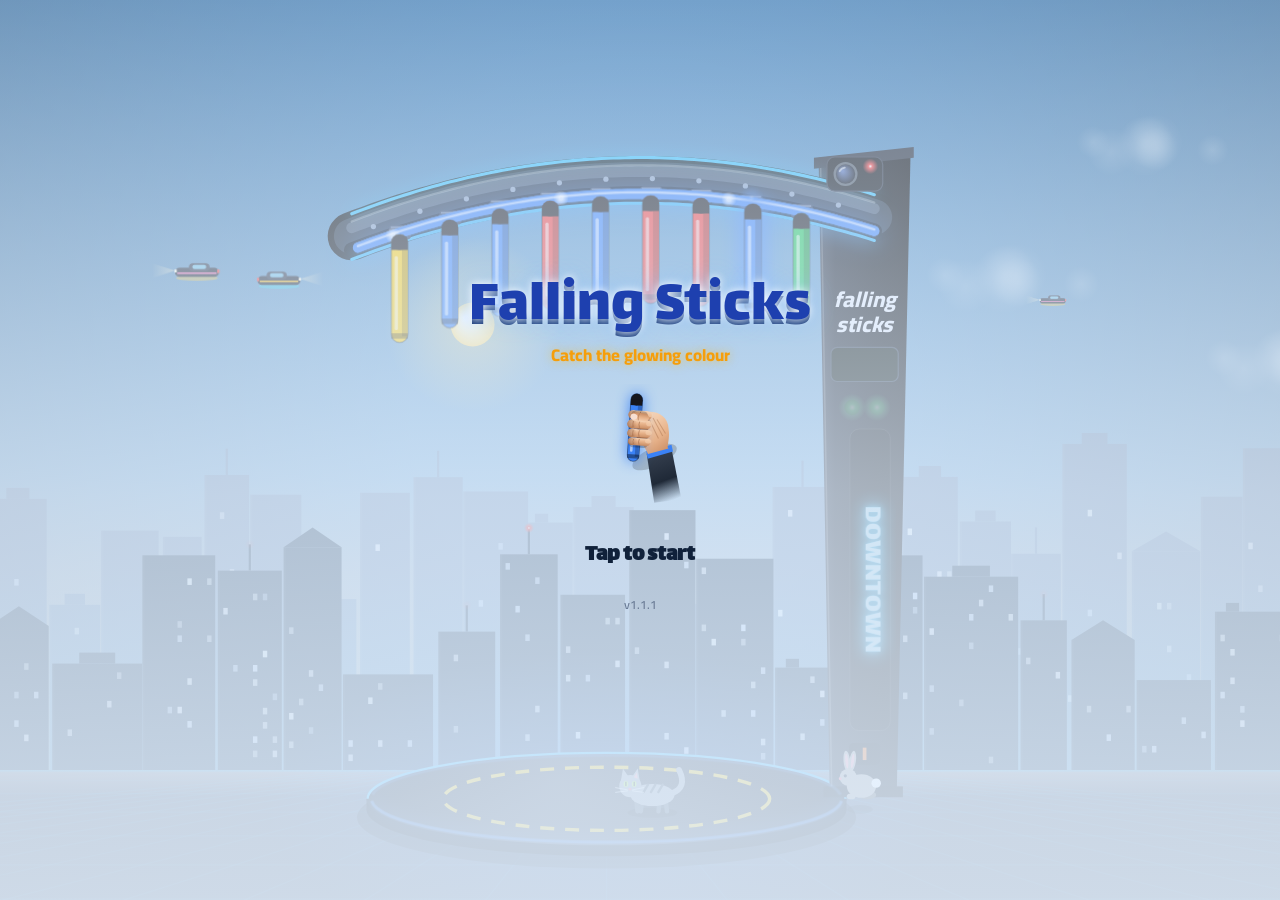
==== commit 0789c58e: "Falling Sticks 1.1.1: live online High Scores, menu opens step by step - Firebase project stick-scor" ====
--- a/index.html
+++ b/index.html
@@ -88,6 +88,10 @@
 .btn.pri{--b1:var(--pri-1);--b2:var(--pri-2);--bd:var(--pri-bd);--fg:var(--c-on-accent)}
 .btn.pink{--b1:#ff7cc4;--b2:#e11d74;--bd:#7a0d3d;--fg:#fff}
 .btn.cyan{--b1:#67e8f9;--b2:#0891b2;--bd:#0b4a5c;--fg:#04222b}
+.btn.hsb{--b1:#f472b6;--b2:#7c3aed;--bd:#3b0764;--fg:#fff;flex-direction:column;gap:1px;line-height:1.15}
+.btn.hsb small{font-family:var(--f-body);font-size:.78rem;font-weight:700;opacity:.95}
+.motion .btn.hsb:not(.locked){animation:hsPulse 1.8s ease-in-out infinite}
+@keyframes hsPulse{0%,100%{box-shadow:0 0 0 0 rgba(236,72,153,.55)}55%{box-shadow:0 0 0 10px rgba(236,72,153,0)}}
 .btn.danger{--b1:#f87171;--b2:#dc2626;--bd:#7f1d1d;--fg:#fff}
 .btn.sm{min-height:40px;font-size:1.02rem;padding:8px 14px;border-radius:var(--r-1);box-shadow:0 4px 0 var(--bd),inset 0 1px 0 rgba(255,255,255,.2)}
 .btn.sm:active{transform:translateY(3px);box-shadow:0 1px 0 var(--bd)}
@@ -96,6 +100,7 @@
 .btn.ico{width:46px;min-width:46px;height:46px;min-height:46px;padding:0;border-radius:14px;font-size:1.3rem}
 .btn.ico svg{width:24px;height:24px;fill:currentColor}
 .btn.locked,.btn:disabled{opacity:.35;pointer-events:none;filter:grayscale(.5)}
+.btn .badge.new{min-width:0;padding:0 6px;background:var(--c-good,#16a34a);font-size:.62rem;letter-spacing:.04em}
 .btn .badge{position:absolute;top:-6px;inset-inline-end:-6px;min-width:20px;height:20px;border-radius:10px;background:var(--c-red);color:#fff;font-family:var(--f-body);font-size:.72rem;font-weight:800;display:grid;place-items:center;padding:0 5px;box-shadow:0 0 0 2px var(--c-bg)}
 .btn small{font-family:var(--f-body);font-weight:800;font-size:.72rem;opacity:.8;display:block}
 .btn .stack{display:flex;flex-direction:column;align-items:center;gap:2px}
@@ -444,7 +449,7 @@
 .mgrid{grid-template-columns:repeat(2,minmax(0,1fr))}
 .mgrid .btn{padding:8px 6px}
 .mtop{gap:6px}
-@media (max-width:399px){.mtop>[data-a=settings]{display:none}}
+@media (max-width:399px){.mtop.hasgrid>[data-a=settings]{display:none}}
 @media (max-width:349px){.mtop{gap:4px}.mtop .btn.ico{width:40px;min-width:40px;height:40px;min-height:40px}.mtop .pill{padding:6px 8px;font-size:1rem}}
 .tabs{flex-wrap:wrap}.tab{flex:1 1 auto;padding:9px 8px;min-height:44px}
 .days{grid-template-columns:repeat(4,minmax(0,1fr))}.day b{font-size:1rem;gap:2px}.day b .coin{width:.85em;height:.85em}
@@ -509,12 +514,13 @@
    ===================================================================== */
 
 /* ============================ 1. CONFIG ============================ */
-const VERSION = '1.1.0';
+const VERSION = '1.1.1';
 
 /** Central tuning table. Change numbers here, not inside the code. */
 const CFG = {
   lanes: 9,                                   // sticks hanging on the arch
   layout: { arcTop: .2, arcSag: 34, floor: .86, laneFrom: .07, laneTo: .79, stageAspect: .62, stageMax: 560, stickLen: 70, stickW: 11, fallRef: 1.75 },
+  menuUnlock: { shop: 1, ach: 1, modes: 3, lb: 3, stats: 5, missions: 5, pets: 5 },   // menu buttons appear once this many levels are cleared (new players are not flooded)
   diff: {                                     // difficulty presets (settings)
     easy:   { lives: 5, grav: .8,   itv: 1.12, coin: 1 },
     normal: { lives: 3, grav: 1,    itv: 1,    coin: 1 },
@@ -573,7 +579,7 @@
   titles: [1, 5, 10, 15, 20, 30, 50],                   // player level at which each title in STR.titles unlocks
   stickerSet: 150,                                      // coins for a complete world sticker set
   ramadan: [{ n: 20, coins: 100 }, { n: 50, item: ['pet', 'lantern'] }, { n: 100, coins: 300 }],   // lantern event rewards
-  online: { apiKey: '', projectId: '', size: 50, max: 5000000 },   // Firebase project for the online high scores (empty = off); see store/high-scores-setup.html
+  online: { apiKey: 'AIzaSyDopbvYGXjYGMNMXce72i3oANntX1zf-9s', projectId: 'stick-scores', size: 50, max: 5000000 },   // Firebase project for the online high scores (empty = off); see store/high-scores-setup.html
 };
 
 /** Graphics presets. `auto` picks one of these by measuring FPS. */
@@ -758,10 +764,10 @@
 /* ============================ 3. I18N ============================ */
 const STR = {
   en: {
-    nextLv: 'Next level', sNameD: 'Shown on the online High Scores. Letters and numbers, 12 at most.', lbLoading: 'Loading scores...', lbRetry: 'Try again',
+    nextLv: 'Next level', hsTease: 'Can you make the top 50? Try Endless!', hsBeat: '#1 is {0} with {1}. Can you beat it?', hsTop1: 'You are #1. Defend your spot!', hsSeeAll: 'See the full list and your rank', menuNew: 'New in the menu: {0}', sNameD: 'Shown on the online High Scores. English letters and numbers, 12 at most.', lbLoading: 'Loading scores...', lbRetry: 'Try again',
     lbOffline: 'Can\'t reach the High Scores right now. Check your internet connection.', lbMine: 'Your best: {0}', lbNoteE: 'Best Endless score of each player',
     lbNoteD: 'Today\'s daily challenge, a new list every day', hsSoon: 'Online High Scores are coming soon.', hsNameT: 'New high score!',
-    hsNameD: 'Pick a name for the online High Scores. Other players will see it.', hsSave: 'Save', hsLater: 'Not now', hsBad: 'Please pick another name.', hsEmpty: 'Type a name first.',
+    hsNameD: 'Pick a name for the online High Scores. Other players will see it.', hsSave: 'Save', hsLater: 'Not now', hsBad: 'Please pick another name.', hsEmpty: 'Type a name first.', hsLatin: 'English letters and numbers only.',
     hsRankE: 'High Scores rank #{0}', hsRankD: 'Today\'s rank #{0}',
     sSaves: '📜 Save history', savesT: 'Save history', tBackups: 'Backups', tLog: 'Progress log', bkNow: 'Back up now', bkRestore: 'Restore', bkConfirm: 'Go back to this backup ({0})? Your current progress is backed up first.', bkDone: 'Backup restored ✓', bkSaved: 'Backup saved ✓', bkEmpty: 'No backups yet', bkInfo: 'Your progress saves on this device after every run. Backups are made from time to time and before any import, reset or restore, and they even survive a reset.', bkWhy_auto: 'Auto', bkWhy_manual: 'Manual', bkWhy_import: 'Before import', bkWhy_reset: 'Before reset', bkWhy_restore: 'Before restore', bkSum: 'Level {0} · ★ {1} · 🪙 {2}', lastSave: '💾 Last saved: {0}', justNow: 'just now', logEmpty: 'Play a little and your progress will show up here.', lg_win: 'Won level {0} {1}', lg_boss: 'Beat the boss of {0} 👑', lg_ach: 'Achievement: {0} 🏆', lg_best: 'New record in {0}: {1}', lg_buy: 'Bought {0} 🛍️', lg_daily: 'Won the daily challenge 📅', lg_world: 'New world unlocked: {0} 🌆', lg_restore: 'Restored a backup ↩️', lg_import: 'Imported progress 📥', lg_reset: 'Started over 🔄',
     title: 'Falling Sticks', sub: 'Catch the glowing colour', tapStart: 'Tap to start',
@@ -833,7 +839,7 @@
     petPick: 'Choose', petOn: 'With you ✓', petName: 'Name', petAcc: 'Accessories', it_pet_none: 'None',
     it_pet_bow: 'Bow', it_pet_collar: 'Collar', it_pet_party: 'Party hat', it_pet_crown: 'Crown',
     rotate: 'Turn your phone upright to play',
-    clog: [['1.1.0', 'Online High Scores for Endless and the daily challenge, a cleaner end screen, the Map is now called Levels, and the game starts on Hard.'], ['1.0.6', 'Live sticks from level 2: they crackle with yellow sparks and carry a ⚡; grab one and you lose a life, even in the target colour.'], ['1.0.5', 'The hidden electric line now starts from level 1.'], ['1.0.4', 'The electric line is now hidden and only lights up when you get zapped; it sits half a stick under the sticks in every level.'], ['1.0.3', 'The electric zone is now a blue safety line under the sticks: grab above it and you get zapped. The line moves lower until level 30.'], ['1.0.2', 'Electric zone from level 12: a stick crackles right after it drops, grab it then and you get zapped and lose your combo.'], ['1.0.1', 'Smoother play on phones (no more hitches), and the life sticks now take the colour you must catch.'], ['1.0.0', 'First release: 150 levels in 10 neon worlds with a boss every 15th level, Endless, Daily and Practice modes, companion pets with skills, bouncy springs, camera-flash levels ⚡, a shop, a sticker album and achievements. Everything plays offline.']],
+    clog: [['1.1.1', 'New players start with a simple menu. More buttons appear after levels 1, 3 and 5.'], ['1.1.0', 'Online High Scores for Endless and the daily challenge, a cleaner end screen, the Map is now called Levels, and the game starts on Hard.'], ['1.0.6', 'Live sticks from level 2: they crackle with yellow sparks and carry a ⚡; grab one and you lose a life, even in the target colour.'], ['1.0.5', 'The hidden electric line now starts from level 1.'], ['1.0.4', 'The electric line is now hidden and only lights up when you get zapped; it sits half a stick under the sticks in every level.'], ['1.0.3', 'The electric zone is now a blue safety line under the sticks: grab above it and you get zapped. The line moves lower until level 30.'], ['1.0.2', 'Electric zone from level 12: a stick crackles right after it drops, grab it then and you get zapped and lose your combo.'], ['1.0.1', 'Smoother play on phones (no more hitches), and the life sticks now take the colour you must catch.'], ['1.0.0', 'First release: 150 levels in 10 neon worlds with a boss every 15th level, Endless, Daily and Practice modes, companion pets with skills, bouncy springs, camera-flash levels ⚡, a shop, a sticker album and achievements. Everything plays offline.']],
     gift: 'Reward', mins: '{0}m', hours: '{0}h {1}m',
     pw_spring: 'Springs!', pw_heart: '+1 ❤️', pw_slow: 'Slow-mo!', pw_magnet: 'Magnet!', pw_x2: 'Double points!', quick: 'Quick!', enraged: 'The boss is furious! 😡',
     bossName: 'Boss of {0}', hudSurvive: 'Survive · {0}s', survivedN: 'Survived {0} of {1} s',
@@ -911,6 +917,7 @@
     pet: { id: 'cat', name: '' },
     review: { n: 0, next: 0, at: 0 },
     beboRefund: false,
+    menuSeen: {},                                // menu buttons already opened (no NEW tag)
     hs: { q: [], sent: {} }, endlessLv: 0,       // online high scores: scores waiting to be sent, best sent per board
     daily: { last: '', streak: 0, best: 0 },
     dailyCh: { date: '', done: false, best: 0 },
@@ -939,7 +946,7 @@
     if (!(k in over)) continue;
     const b = base[k], o = over[k];
     if (b && typeof b === 'object' && !Array.isArray(b)) {
-      if (['ach', 'seen', 'stickers', 'fails', 'seenWorld'].includes(k)) { if (o && typeof o === 'object') base[k] = Object.assign({}, o); }   // free-form maps
+      if (['ach', 'seen', 'stickers', 'fails', 'seenWorld', 'menuSeen'].includes(k)) { if (o && typeof o === 'object') base[k] = Object.assign({}, o); }   // free-form maps
       else base[k] = mergeSave(b, o);
     } else if (Array.isArray(b)) { if (Array.isArray(o)) base[k] = o.slice(); }
     else if (typeof b === typeof o) base[k] = o;
@@ -959,6 +966,7 @@
     if (oldBebo.includes('lantern') && !s.shop.owned.pet.includes('lantern')) s.shop.owned.pet.push('lantern');
   }
   s.beboRefund = true;
+  if (!d.menuSeen) { let n = 0; while (s.stars[n]) n++; for (const k in CFG.menuUnlock) if (n >= CFG.menuUnlock[k]) s.menuSeen[k] = 1; }   // players who already had these buttons get no NEW tags
   if (!('introSeen' in d) && (s.tutorialDone || s.stars.some(Boolean))) s.introSeen = true;   // existing players skip the first-run intro
   Object.keys(SHOP).forEach(c => {                            // keep equipped items valid
     const free = SHOP[c][0].id;
@@ -978,7 +986,7 @@
   try { s.settings.reduce = matchMedia('(prefers-reduced-motion: reduce)').matches; } catch (e) { s.settings.reduce = false; }   // the phone's own setting
   if (!s.hs || !Array.isArray(s.hs.q)) s.hs = { q: [], sent: {} };
   s.hs.q = s.hs.q.filter(e => e && typeof e.id === 'string' && Number.isFinite(e.s)); if (!s.hs.sent || typeof s.hs.sent !== 'object') s.hs.sent = {};
-  s.name = String(s.name || '').replace(/[<>&"']/g, '').trim().slice(0, 12);
+  s.name = String(s.name || '').normalize('NFKC').replace(/[^A-Za-z0-9 _.-]/g, '').replace(/\s+/g, ' ').trim().slice(0, 12);   // High Scores names are English only (an Arabic name becomes '' and is asked again)
   if (!d.kitV) ['arch', 'platform'].forEach(c => { if (s.shop.eq[c] === 'classic') s.shop.eq[c] = 'world'; });   // 2.5: the old default becomes the world design
   if (!s.settings.themePicked && s.settings.theme === 'sunset') s.settings.theme = CFG.defaultTheme;   // the old default moves to Day
   return s;
@@ -2264,6 +2272,9 @@
 const C_GOAL = n => CFG.level.goalBase + Math.floor(n / CFG.level.goalStep);
 /** First level without stars (levels open in sequence). */
 const unlockedLevel = () => { let n = 1; while (n < MAX_LV && save.stars[n - 1]) n++; return n; };
+/** Is a menu button open yet (levels cleared in a row >= CFG.menuUnlock)? Everything is open in developer mode. */
+const menuOn = k => !(k in CFG.menuUnlock) || Dev.on || unlockedLevel() - 1 >= CFG.menuUnlock[k];
+const menuNew = k => (k in CFG.menuUnlock) && menuOn(k) && !save.menuSeen[k] ? '<span class="badge new">NEW</span>' : '';
 const Session = { bossIntro: {} };
 
 const Game = {
@@ -2751,14 +2762,30 @@
  *  save.hs.q until they reach the server, so playing offline loses nothing. firestore.rules checks every write. */
 const HS = {
   KEY: 'fs_online', view: {}, sending: null,
-  BAD: ['fuck', 'shit', 'bitch', 'cunt', 'dick', 'cock', 'pussy', 'nigg', 'fag', 'rape', 'nazi', 'hitler', 'slut', 'whore', 'porn', 'penis', 'vagina', 'asshole', 'bastard', 'retard', 'twat', 'wank', 'jizz', 'kike', 'chink',
-    'كس', 'زب', 'شرموط', 'منيوك', 'قحب', 'عرص', 'نيك', 'خول', 'طيز'],
+  /** Names are English letters, digits, spaces and _ . - only (also enforced by firestore.rules). */
+  OK_CH: /[^A-Za-z0-9 _.-]/g,
+  // Refused anywhere inside the name (after leetspeak, separators and repeated letters are undone).
+  BAD: ['fuck', 'fuk', 'fck', 'fvck', 'phuck', 'motherf', 'shit', 'bitch', 'biatch', 'cunt', 'dick', 'cock', 'pussy', 'nigg', 'nigga', 'faggot', 'rape', 'nazi', 'hitler', 'kkk',
+    'slut', 'whore', 'porn', 'penis', 'vagina', 'asshole', 'bastard', 'retard', 'twat', 'wank', 'jizz', 'kike', 'chink', 'dildo', 'blowjob', 'handjob', 'boob', 'tits',
+    'titty', 'milf', 'horny', 'nude', 'naked', 'sexy', 'xxx', 'piss', 'bollock', 'clit', 'semen', 'orgasm', 'incest', 'molest'],
+  // Refused only as a whole word (too short to search inside other words).
+  BAD_W: ['ass', 'arse', 'hoe', 'cum', 'tit', 'anal', 'anus', 'sex', 'fag', 'kys', 'stfu', 'fk', 'dik', 'spic', 'prick', 'pedo'],
+  // Innocent words that contain a bad one ("grape", "Peacock", "Scunthorpe"...).
+  GOOD: ['grape', 'drape', 'scrape', 'trapez', 'rapese', 'parapet', 'therap', 'peacock', 'hancock', 'hitchcock', 'babcock', 'woodcock', 'cockpit', 'cocktail', 'cockatoo', 'cockerel',
+    'dickens', 'dickson', 'dickinson', 'benedick', 'scunthorpe', 'shitake', 'shiitake', 'penistone', 'nazir', 'nazim', 'swank', 'pissarro', 'fukushima', 'fukuda'],
   on() { return !!(CFG.online.apiKey && CFG.online.projectId); },
-  /** Keep letters, digits, spaces and _ . - only; 12 characters at most. */
-  clean(v) { try { return String(v || '').normalize('NFKC').replace(/[^\p{L}\p{N} _.-]/gu, '').replace(/\s+/g, ' ').trim().slice(0, 12); } catch (e) { return String(v || '').replace(/[^\w .-]/g, '').trim().slice(0, 12); } },
+  /** Keep English letters, digits, spaces and _ . - only; 12 characters at most. */
+  clean(v) { return String(v || '').normalize('NFKC').replace(this.OK_CH, '').replace(/\s+/g, ' ').trim().slice(0, 12); },
+  /** True when a typed name has characters a High Scores name may not use (other alphabets, emoji, symbols). */
+  latin(v) { return !String(v || '').normalize('NFKC').trim().replace(/\s+/g, ' ').match(/[^A-Za-z0-9 _.-]/); },
   bad(v) {
-    const z = String(v).toLowerCase().replace(/[0@]/g, 'o').replace(/[1!|]/g, 'i').replace(/3/g, 'e').replace(/4/g, 'a').replace(/[5$]/g, 's').replace(/7/g, 't').replace(/[\s_.-]/g, '');
-    return this.BAD.some(w => z.includes(w));
+    const leet = s => s.toLowerCase().replace(/0/g, 'o').replace(/1/g, 'i').replace(/3/g, 'e').replace(/4/g, 'a').replace(/5/g, 's').replace(/7/g, 't').replace(/8/g, 'b').replace(/9/g, 'g');
+    const one = s => s.replace(/(.)\1+/g, '$1'), raw = leet(this.clean(v));
+    if (raw.split(/[\s_.-]+/).some(w => this.BAD_W.includes(w) || this.BAD_W.includes(one(w)) && one(w).length > 2)) return true;
+    const strip = (s, f) => this.GOOD.reduce((z, w) => z.split(f(w)).join(' '), s);
+    const z = raw.replace(/[\s_.-]/g, ''), zs = strip(z, w => w), zo = strip(one(z), one);
+    if (this.BAD_W.includes(z) || this.BAD_W.includes(one(z))) return true;
+    return this.BAD.some(w => zs.includes(w) || one(w) === w && zo.includes(w));   // "fuuuck" is caught, "Bob" is not "boob"
   },
   id(b) { return b === 'endless' ? 'endless' : 'daily-' + dayKey(); },
   live(id) { return id === 'endless' || id === 'daily-' + dayKey(); },
@@ -2797,7 +2824,7 @@
     this.sending = (async () => {
       const c = await this.token(); if (!c) return;
       for (const e of H.q.slice()) {
-        const body = { fields: { name: { stringValue: save.name }, score: { integerValue: String(e.s) }, lv: { integerValue: String(e.lv | 0) } } };
+        const body = { fields: { name: { stringValue: this.clean(save.name) }, score: { integerValue: String(e.s) }, lv: { integerValue: String(e.lv | 0) } } };
         const r = await fetch(this.url('boards/' + e.id + '/scores/' + c.uid), { method: 'PATCH', headers: { 'Content-Type': 'application/json', Authorization: 'Bearer ' + c.tok }, body: JSON.stringify(body) }).catch(() => null);
         if (!r) break;                                             // offline: keep the queue
         if (r.ok) H.sent[e.id] = Math.max(H.sent[e.id] || 0, e.s);
@@ -2830,6 +2857,13 @@
     if (!save.name) Timers.set(() => { if (SM.state === 'end' && Screens.end.r === r) this.askName(go); }, delay);
     else go();
   },
+  /** After a level: show the current #1 of the Endless list on the High Scores button, to make the player want to try. */
+  async tease(r) {
+    if (!this.on() || !menuOn('lb')) return;
+    let top = null; try { const v = this.view.endless; top = (v && v.rows && Date.now() - v.at < 60000 ? v.rows : await this.list('endless'))[0]; } catch (e) { return; }
+    const el = $('#eHsSub'); if (!top || !el || SM.state !== 'end' || Screens.end.r !== r) return;
+    el.textContent = top.uid === this.me() ? t('hsTop1') : t('hsBeat', top.nm, fmt(top.s));
+  },
   async showRank(r) {
     const best = this.best(r.hs); if (!(best > 0) || !save.hs.sent[this.id(r.hs)]) return;
     let n = 0; try { n = await this.rank(r.hs, best); } catch (e) { return; }
@@ -2842,14 +2876,14 @@
   },
   /** Validate a typed name; returns it, or '' after showing why it was refused. */
   take(el, err) {
-    const v = this.clean(el && el.value);
-    if (!v || this.bad(v)) { if (err) err.textContent = t(v ? 'hsBad' : 'hsEmpty'); if (el) el.focus(); return ''; }
+    const raw = el && el.value, v = this.clean(raw), why = !this.latin(raw) ? 'hsLatin' : !v ? 'hsEmpty' : this.bad(v) ? 'hsBad' : '';
+    if (why) { if (err) err.textContent = t(why); if (el) el.focus(); this.why = why; return ''; }
     return v;
   },
   /** A new name in Settings also renames the player's entries on today's boards. */
   rename(el) {
     const v = this.take(el, null);
-    if (!v) { el.value = save.name; UI.toast('✋', t('hsBad'), ''); return; }
+    if (!v) { el.value = save.name; UI.toast('✋', t(this.why || 'hsBad'), ''); return; }
     if (v === save.name) return;
     save.name = v; el.value = v;
     ['endless', 'daily'].forEach(b => { const x = this.best(b); if (x > 0) this.submit(b, x, b === 'endless' ? save.endlessLv || 0 : 0, true); });
@@ -4253,10 +4287,13 @@
   attract: true, back: 'menu',
   enter() {
     const u = unlockedLevel(), gift = Daily.canClaim(), done = ACH.filter(a => save.ach[a.id]).length;
+    const B = (k, e, label) => menuOn(k) ? '<button class="btn" data-a="' + k + '"><span class="e">' + e + '</span>' + label + menuNew(k) + '</button>' : '';
+    const grid = [B('modes', '🕹️', t('modes')), B('shop', '🛒', t('shop')), B('ach', '🏆', t('ach') + ' <small class="num">' + done + '/' + ACH.length + '</small>'),
+      B('settings', '⚙️', t('settings')), B('stats', '📊', t('stats')), B('lb', '🥇', t('lb'))].filter(Boolean);
     UI.show('<div class="wrap grow">'
-      + '<div class="mtop">' + UI.coinPill('mCoins') + Player.chip() + '<span class="grow"></span>'
-      + '<button class="btn ico" data-a="pets" aria-label="' + t('pets') + '">🐾</button>'
-      + '<button class="btn ico" data-a="missions" aria-label="' + t('missions') + '">📋' + (Missions.claimable() ? '<span class="badge">' + Missions.claimable() + '</span>' : '') + '</button>'
+      + '<div class="mtop' + (grid.length > 1 ? ' hasgrid' : '') + '">' + UI.coinPill('mCoins') + Player.chip() + '<span class="grow"></span>'
+      + (menuOn('pets') ? '<button class="btn ico" data-a="pets" aria-label="' + t('pets') + '">🐾' + menuNew('pets') + '</button>' : '')
+      + (menuOn('missions') ? '<button class="btn ico" data-a="missions" aria-label="' + t('missions') + '">📋' + (Missions.claimable() ? '<span class="badge">' + Missions.claimable() + '</span>' : menuNew('missions')) + '</button>' : '')
       + '<button class="btn ico" data-a="gift" aria-label="' + t('giftT') + '">🎁' + (gift ? '<span class="badge">1</span>' : '') + '</button>'
       + '<button class="btn ico" data-a="settings" aria-label="' + t('settings') + '">' + ICON.gear + '</button></div>'
       + '<div class="grow" style="display:flex;flex-direction:column;justify-content:center;gap:12px;padding:4px 0">'
@@ -4264,14 +4301,8 @@
       + '<canvas class="mc" data-m="hand" style="width:116px;height:108px"></canvas></div>'
       + Season.banner()
       + '<button class="btn pri lg block" data-a="play"><span class="stack">▶ ' + t('play') + '<small>' + t('contLv', u) + ' · ' + worldName(Math.min(NW - 1, Math.floor((u - 1) / PER_WORLD))) + '</small></span></button>'
-      + '<div class="mgrid">'
-      + '<button class="btn" data-a="modes"><span class="e">🕹️</span>' + t('modes') + '</button>'
-      + '<button class="btn" data-a="shop"><span class="e">🛒</span>' + t('shop') + '</button>'
-      + '<button class="btn" data-a="ach"><span class="e">🏆</span>' + t('ach') + ' <small class="num">' + done + '/' + ACH.length + '</small></button>'
-      + '<button class="btn" data-a="settings"><span class="e">⚙️</span>' + t('settings') + '</button>'
-      + '<button class="btn" data-a="stats"><span class="e">📊</span>' + t('stats') + '</button>'
-      + '<button class="btn" data-a="lb"><span class="e">🥇</span>' + t('lb') + '</button>'
-      + '</div><button class="linkish" data-a="about">' + t('about') + ' · v' + VERSION + '</button></div>', 'scrim');
+      + (grid.length > 1 ? '<div class="mgrid">' + grid.join('') + '</div>' : '')
+      + '<button class="linkish" data-a="about">' + t('about') + ' · v' + VERSION + '</button></div>', 'scrim');
   },
 };
 Screens.map = {
@@ -4649,8 +4680,9 @@
       + (r.test ? '<span class="chip">🔧 ' + t('devTest') + '</span>' : '')
       + (r.lanterns && Season.on('ramadan') ? '<span class="chip">🏮 ' + plus(r.lanterns) + ' · ' + t('evProg', save.event.n, CFG.ramadan[CFG.ramadan.length - 1].n) + '</span>' : '')
       + (!good ? '<div class="tip">' + pick(t('tips')) + '</div>' : '')
+      + (lv && win && r.first ? (() => { const ks = Object.keys(CFG.menuUnlock).filter(k => CFG.menuUnlock[k] === r.n && menuOn(k)); return ks.length ? '<span class="chip new">🔓 ' + t('menuNew', ks.map(k => t(k)).join(', ')) + '</span>' : ''; })() : '')
       + (lv && win && r.n === MAX_LV ? '<p>' + t('allDone') + '</p>' : '')
-      + '<div class="endbtns">' + btns + '</div></div>', 'dark');
+      + '<div class="endbtns">' + btns + (HS.on() && menuOn('lb') && r.mode !== 'practice' ? '<button class="btn hsb block locked" data-a="lb" data-v="' + (r.hs || 'endless') + '"><span>🏆 ' + t('lb') + '</span><small id="eHsSub">' + t(r.hs ? 'hsSeeAll' : 'hsTease') + '</small></button>' : '') + '</div></div>', 'dark');
     const pill = $('#eCoins'), pb = pill && pill.querySelector('[data-coins]');
     if (pb && r.coins) pb.textContent = fmt(r.coinsBefore);
     Sound.play(good ? 'win' : 'lose');
@@ -4663,7 +4695,7 @@
     Timers.set(() => el.querySelectorAll('.locked').forEach(b => b.classList.remove('locked')), CFG.endLockMs);
     if (r.achs.length) Ach.toastAll(r.achs, d + 900);
     if (r.missions.length) Missions.toast(r.missions, d + 900 + r.achs.length * 1300);
-    if (r.hs) HS.afterRun(r, d + 700);
+    if (r.hs) HS.afterRun(r, d + 700); else HS.tease(r);
     const later = [];
     r.ups.forEach(rw => later.push(['🆙', t('lvUp', rw.l), Player.rwText(rw)]));
     r.evRewards.forEach(rw => later.push(['🏮', t('evReward'), Player.rwText(rw)]));
@@ -4773,7 +4805,7 @@
   album() { SM.go('album'); },
   event() { Season.modal(); },
   stats() { SM.go('stats'); },
-  lb() { SM.go('lb'); },
+  lb(v) { SM.go('lb', v === 'endless' || v === 'daily' ? { tab: v } : {}); },
   lbTab(v) { Screens.lb.tab = v; Screens.lb.render(); Screens.lb.load(); },
   lbRetry() { Screens.lb.load(true); },
   hsName() { const v = HS.take($('#hsNameIn'), $('#hsErr')); if (!v) return; save.name = v; persist(true); const f = HS.after; HS.after = null; Modal.close(); if (f) f(); },
@@ -4902,6 +4934,7 @@
   lastAct = el; lastActT = now;
   Sound.unlock();
   const a = el.dataset.a, fn = Actions[a]; if (!fn) return;
+  if ((a in CFG.menuUnlock) && !save.menuSeen[a]) { save.menuSeen[a] = 1; persist(true); }
   if (a !== 'start' && el.tagName === 'BUTTON') Sound.play('click');
   fn(el.dataset.v, el, e);
 }
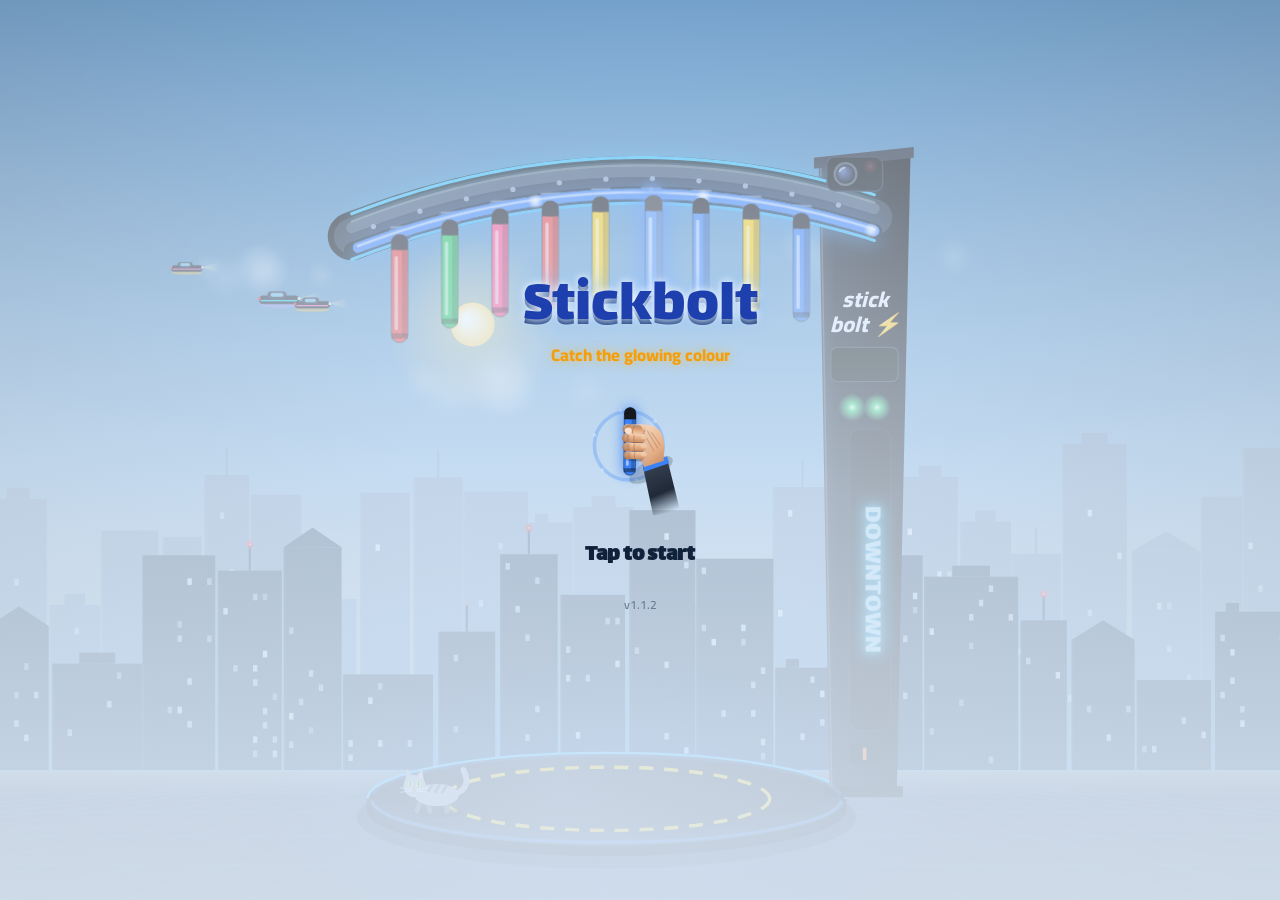
==== commit 679c5f4b: "Stickbolt 1.1.2: the game is renamed Stickbolt - New name everywhere players see it (title, logo, in" ====
--- a/index.html
+++ b/index.html
@@ -8,10 +8,10 @@
 <meta name="mobile-web-app-capable" content="yes">
 <meta name="apple-mobile-web-app-capable" content="yes">
 <meta name="apple-mobile-web-app-status-bar-style" content="black-translucent">
-<meta name="apple-mobile-web-app-title" content="Falling Sticks">
-<meta name="description" content="Falling Sticks: a fast arcade reflex game. Catch the stick that matches the glowing arch before it hits the floor.">
-<title>Falling Sticks</title>
-<link rel="icon" href="data:image/svg+xml,%3Csvg xmlns='http://www.w3.org/2000/svg' viewBox='0 0 64 64'%3E%3Crect width='64' height='64' rx='14' fill='%230b1230'/%3E%3Cpath d='M8 27 Q32 6 56 27' fill='none' stroke='%233b82f6' stroke-width='5' stroke-linecap='round'/%3E%3Crect x='14' y='25' width='5' height='22' rx='2.5' fill='%23ff4d8d'/%3E%3Crect x='29.5' y='18' width='5' height='22' rx='2.5' fill='%23facc15'/%3E%3Crect x='45' y='25' width='5' height='30' rx='2.5' fill='%233b82f6'/%3E%3C/svg%3E">
+<meta name="apple-mobile-web-app-title" content="Stickbolt">
+<meta name="description" content="Stickbolt: a fast arcade reflex game. Catch the stick that matches the glowing arch before it hits the floor.">
+<title>Stickbolt</title>
+<link rel="icon" type="image/png" href="icons/icon-192.png">
 <link rel="stylesheet" href="fonts/fonts.css">
 <style>
 /* ================= DESIGN SYSTEM ================= */
@@ -499,7 +499,7 @@
 <script>
 'use strict';
 /* =====================================================================
-   FALLING STICKS
+   STICKBOLT (formerly Falling Sticks)
    One self-contained file: Canvas 2D + WebAudio, no libraries.
    Sections:
      1. CONFIG      – every tunable number lives here
@@ -514,7 +514,7 @@
    ===================================================================== */
 
 /* ============================ 1. CONFIG ============================ */
-const VERSION = '1.1.1';
+const VERSION = '1.1.2';
 
 /** Central tuning table. Change numbers here, not inside the code. */
 const CFG = {
@@ -770,7 +770,7 @@
     hsNameD: 'Pick a name for the online High Scores. Other players will see it.', hsSave: 'Save', hsLater: 'Not now', hsBad: 'Please pick another name.', hsEmpty: 'Type a name first.', hsLatin: 'English letters and numbers only.',
     hsRankE: 'High Scores rank #{0}', hsRankD: 'Today\'s rank #{0}',
     sSaves: '📜 Save history', savesT: 'Save history', tBackups: 'Backups', tLog: 'Progress log', bkNow: 'Back up now', bkRestore: 'Restore', bkConfirm: 'Go back to this backup ({0})? Your current progress is backed up first.', bkDone: 'Backup restored ✓', bkSaved: 'Backup saved ✓', bkEmpty: 'No backups yet', bkInfo: 'Your progress saves on this device after every run. Backups are made from time to time and before any import, reset or restore, and they even survive a reset.', bkWhy_auto: 'Auto', bkWhy_manual: 'Manual', bkWhy_import: 'Before import', bkWhy_reset: 'Before reset', bkWhy_restore: 'Before restore', bkSum: 'Level {0} · ★ {1} · 🪙 {2}', lastSave: '💾 Last saved: {0}', justNow: 'just now', logEmpty: 'Play a little and your progress will show up here.', lg_win: 'Won level {0} {1}', lg_boss: 'Beat the boss of {0} 👑', lg_ach: 'Achievement: {0} 🏆', lg_best: 'New record in {0}: {1}', lg_buy: 'Bought {0} 🛍️', lg_daily: 'Won the daily challenge 📅', lg_world: 'New world unlocked: {0} 🌆', lg_restore: 'Restored a backup ↩️', lg_import: 'Imported progress 📥', lg_reset: 'Started over 🔄',
-    title: 'Falling Sticks', sub: 'Catch the glowing colour', tapStart: 'Tap to start',
+    title: 'Stickbolt', sub: 'Catch the glowing colour', tapStart: 'Tap to start',
     play: 'Play', contLv: 'Level {0}', modes: 'Modes', shop: 'Shop', ach: 'Achievements', stats: 'Stats', lb: 'High Scores', settings: 'Settings', about: 'About', back: 'Back', close: 'Close',
     mapTitle: 'Levels', worldN: 'World {0}', levelN: 'Level {0}', boss: 'Boss',
     catchThe: 'Catch the', col_b: 'BLUE', col_g: 'GREEN', col_r: 'RED',
@@ -820,7 +820,7 @@
     
     bHappy: ['Yay!', 'Great!', 'Wow!', 'Nice!'], bSad: ['Oof!', 'Ouch!', 'No no!'], bCombo: ['Combo! 🔥', 'On fire! 🔥', 'Keep going!'], bSwitch: ['Heads up! 🔄'], bGold: ['Gold! ✨'], bBomb: ['Boom! 💥'], bWin: ['We won! 🎉', 'Yes!'], bLose: ['Next time!'],
     worlds: ['Downtown', 'Neon District', 'The Harbor', 'Night Market', 'Skyline Towers', 'Emerald Ward', 'Crimson Row', 'Rain Quarter', 'Golden Horizon', 'Galaxy Boulevard'],
-    aboutT: 'About', aboutP1: 'A digital take on the "Falling Sticks" arcade machine: tap the stick that matches the arch colour before it hits the floor.', aboutP2: '{0} levels in {1} worlds, plus Endless, Daily Challenge, Practice, a shop and achievements.', aboutP3: 'All the art and music in this game are made with code.',
+    aboutT: 'About', aboutP1: 'Inspired by the classic falling-sticks arcade game: tap the stick that matches the arch colour before it hits the floor.', aboutP2: '{0} levels in {1} worlds, plus Endless, Daily Challenge, Practice, a shop and achievements.', aboutP3: 'All the art and music in this game are made with code.',
     in_twoTone: 'Two-tone sticks 🎨', in_twoToneD: 'Some sticks have two colours. Tap the half that matches the arch. If neither half matches, let it fall.',
     in_wind: 'Windy level 💨', in_windD: 'Gusts push falling sticks sideways. Watch the 💨 arrow and follow the stick.', in_rise: 'Rising sticks ⬆️', in_riseD: 'Some sticks shoot up from the platform. Catch the matching ones before they reach the arch.',
     it_pet_lantern: 'Ramadan lantern', titles: ['Rookie', 'Catcher', 'Sharp eye', 'Stick pro', 'Arcade star', 'Neon legend', 'Grandmaster'], rw_coins: '{0} coins',
@@ -839,7 +839,7 @@
     petPick: 'Choose', petOn: 'With you ✓', petName: 'Name', petAcc: 'Accessories', it_pet_none: 'None',
     it_pet_bow: 'Bow', it_pet_collar: 'Collar', it_pet_party: 'Party hat', it_pet_crown: 'Crown',
     rotate: 'Turn your phone upright to play',
-    clog: [['1.1.1', 'New players start with a simple menu. More buttons appear after levels 1, 3 and 5.'], ['1.1.0', 'Online High Scores for Endless and the daily challenge, a cleaner end screen, the Map is now called Levels, and the game starts on Hard.'], ['1.0.6', 'Live sticks from level 2: they crackle with yellow sparks and carry a ⚡; grab one and you lose a life, even in the target colour.'], ['1.0.5', 'The hidden electric line now starts from level 1.'], ['1.0.4', 'The electric line is now hidden and only lights up when you get zapped; it sits half a stick under the sticks in every level.'], ['1.0.3', 'The electric zone is now a blue safety line under the sticks: grab above it and you get zapped. The line moves lower until level 30.'], ['1.0.2', 'Electric zone from level 12: a stick crackles right after it drops, grab it then and you get zapped and lose your combo.'], ['1.0.1', 'Smoother play on phones (no more hitches), and the life sticks now take the colour you must catch.'], ['1.0.0', 'First release: 150 levels in 10 neon worlds with a boss every 15th level, Endless, Daily and Practice modes, companion pets with skills, bouncy springs, camera-flash levels ⚡, a shop, a sticker album and achievements. Everything plays offline.']],
+    clog: [['1.1.2', 'Falling Sticks has a new name: Stickbolt!'], ['1.1.1', 'New players start with a simple menu. More buttons appear after levels 1, 3 and 5.'], ['1.1.0', 'Online High Scores for Endless and the daily challenge, a cleaner end screen, the Map is now called Levels, and the game starts on Hard.'], ['1.0.6', 'Live sticks from level 2: they crackle with yellow sparks and carry a ⚡; grab one and you lose a life, even in the target colour.'], ['1.0.5', 'The hidden electric line now starts from level 1.'], ['1.0.4', 'The electric line is now hidden and only lights up when you get zapped; it sits half a stick under the sticks in every level.'], ['1.0.3', 'The electric zone is now a blue safety line under the sticks: grab above it and you get zapped. The line moves lower until level 30.'], ['1.0.2', 'Electric zone from level 12: a stick crackles right after it drops, grab it then and you get zapped and lose your combo.'], ['1.0.1', 'Smoother play on phones (no more hitches), and the life sticks now take the colour you must catch.'], ['1.0.0', 'First release: 150 levels in 10 neon worlds with a boss every 15th level, Endless, Daily and Practice modes, companion pets with skills, bouncy springs, camera-flash levels ⚡, a shop, a sticker album and achievements. Everything plays offline.']],
     gift: 'Reward', mins: '{0}m', hours: '{0}h {1}m',
     pw_spring: 'Springs!', pw_heart: '+1 ❤️', pw_slow: 'Slow-mo!', pw_magnet: 'Magnet!', pw_x2: 'Double points!', quick: 'Quick!', enraged: 'The boss is furious! 😡',
     bossName: 'Boss of {0}', hudSurvive: 'Survive · {0}s', survivedN: 'Survived {0} of {1} s',
@@ -863,7 +863,7 @@
     you: 'Player', 
     sName: '👤 Your name',
     
-    cine1: 'Welcome to Falling Sticks! 🕹️ Let me show you how it works.', cine2: 'See the glowing arch? Its colour is the stick you must catch.', cine3: 'A stick shakes... then drops! Tap it before it hits the floor 👆', cine4: 'Different colour? Don\'t touch it ✋ Let it fall.', cine5: 'Catch in a row for combos and more points 🔥 You have {0} hearts ❤️', cine6: 'Ready? Let\'s play! 🎮', sIntro: 'Intro video',
+    cine1: 'Welcome to Stickbolt! 🕹️ Let me show you how it works.', cine2: 'See the glowing arch? Its colour is the stick you must catch.', cine3: 'A stick shakes... then drops! Tap it before it hits the floor 👆', cine4: 'Different colour? Don\'t touch it ✋ Let it fall.', cine5: 'Catch in a row for combos and more points 🔥 You have {0} hearts ❤️', cine6: 'Ready? Let\'s play! 🎮', sIntro: 'Intro video',
     sFps: 'Show FPS counter', st_quick: 'Quick catches', st_power: 'Drone powers', st_missions: 'Missions done', st_cat: 'Cat saves',
   },
 };
@@ -1587,7 +1587,7 @@
   g.fillStyle = '#1f2533'; g.beginPath(); g.moveTo(x0 - 3 * u, top + 6 * u); g.lineTo(x1 + 2 * u, top - 1 * u); g.lineTo(x1 + 2 * u, top + 6 * u); g.lineTo(x0 - 3 * u, top + 13 * u); g.closePath(); g.fill();
   g.fillStyle = '#e8eefc'; g.textAlign = 'center'; g.textBaseline = 'alphabetic'; g.font = 'italic 800 ' + Math.round(14 * u) + 'px Cairo, sans-serif';
   const ty = Math.max(arcY(V.colX1) + 50 * u, top + .09 * H);
-  g.fillText('falling', cx, ty); g.fillText('sticks', cx, ty + 16 * u);
+  g.fillText('stick', cx, ty); g.fillText('bolt ⚡', cx, ty + 16 * u);
   // score LCD
   const ly = ty + 26 * u, lw = (x1 - x0) - 16 * u;
   g.fillStyle = '#020a05'; rr(g, cx - lw / 2, ly, lw, 22 * u, 4 * u); g.fill(); g.strokeStyle = '#273244'; g.lineWidth = 1.2; g.stroke();
@@ -2151,8 +2151,8 @@
   if (m === 'endless') return 'Endless';
   if (m === 'daily') return 'Daily Challenge';
   if (m === 'tutorial') return 'Training';
-  if (m === 'cinema') return 'Falling Sticks';
-  return STR.en.worlds[Render.world()] || 'Falling Sticks';
+  if (m === 'cinema') return 'Stickbolt';
+  return STR.en.worlds[Render.world()] || 'Stickbolt';
 }
 /** The name as a vertical neon tube (cached per text and colour). */
 function nameSign(txt, c) {
@@ -4758,7 +4758,7 @@
 function applyLang() {
   LANG = 'en';
   const h = document.documentElement; h.lang = 'en'; h.dir = 'ltr';
-  document.title = 'Falling Sticks';
+  document.title = 'Stickbolt';
   HUD.labels(); HUD.full();
 }
 /** After import / reset: re-apply everything and start fresh at the menu. */
